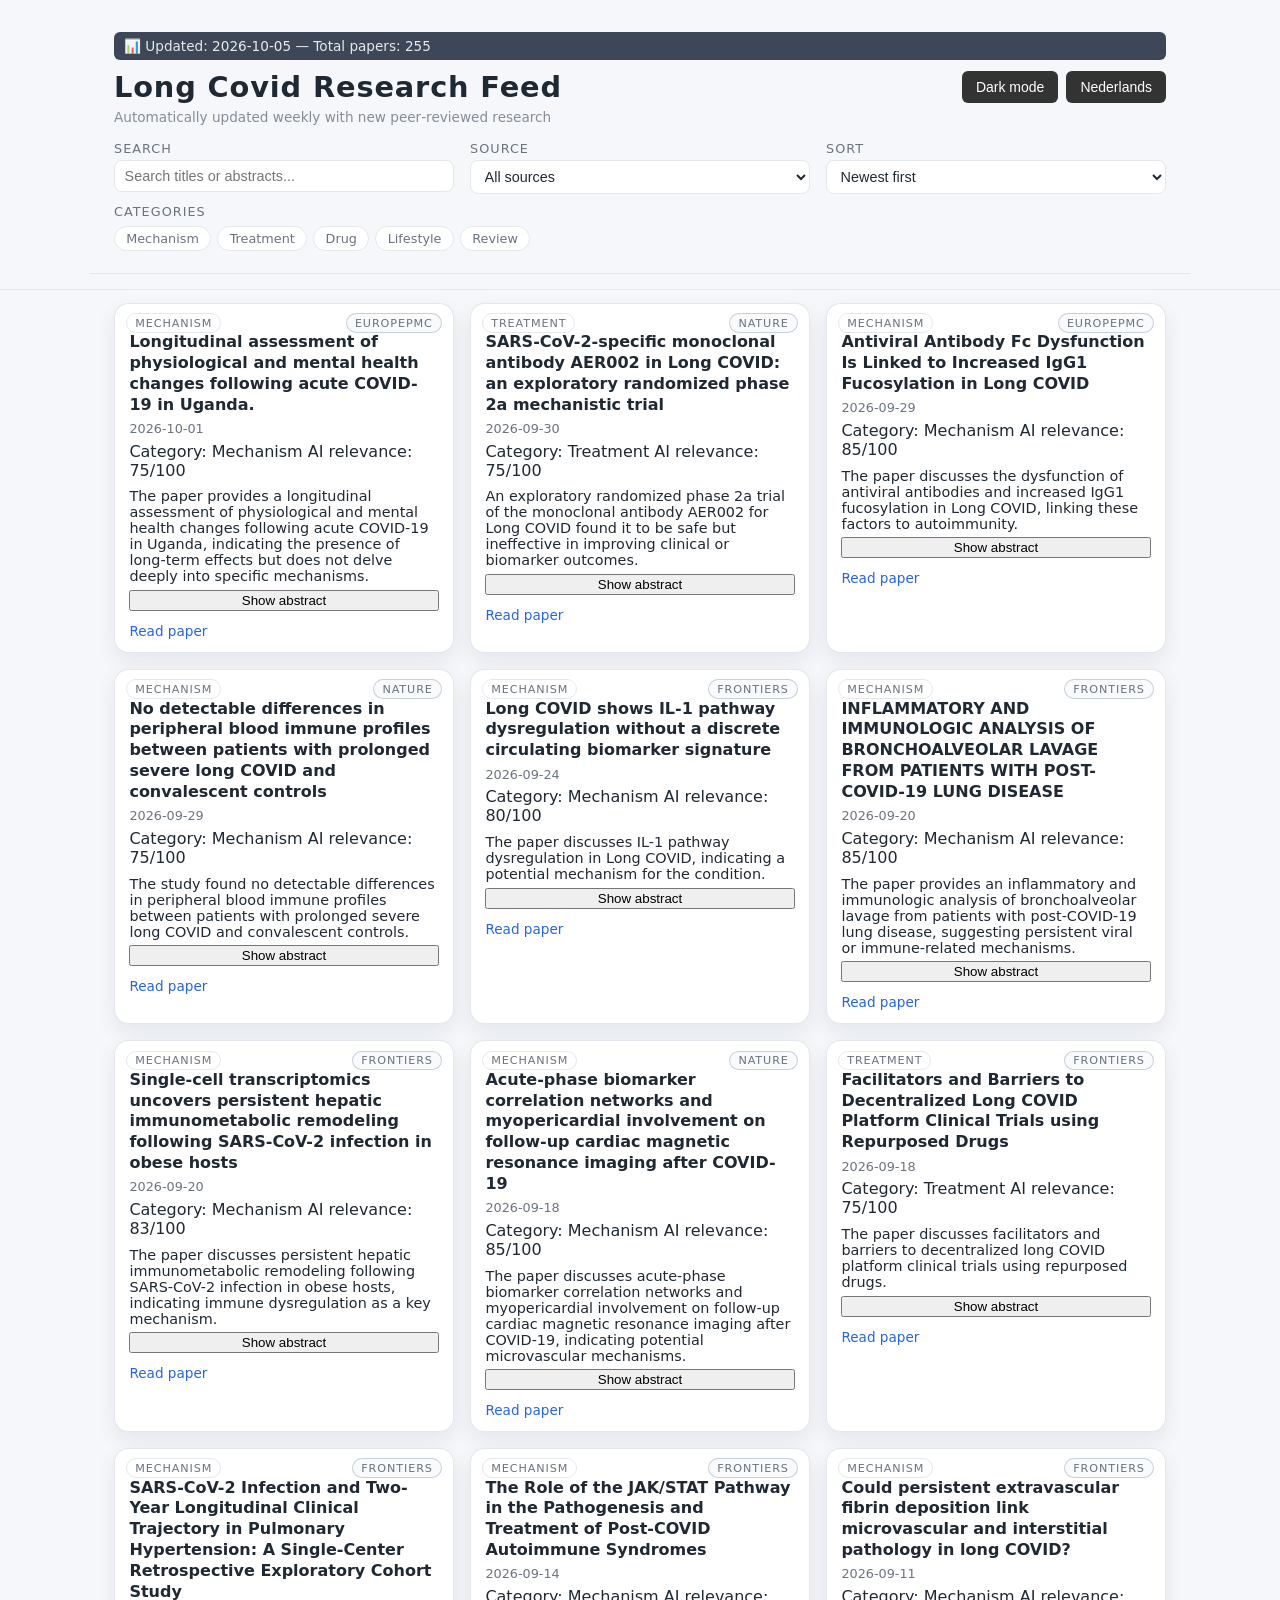
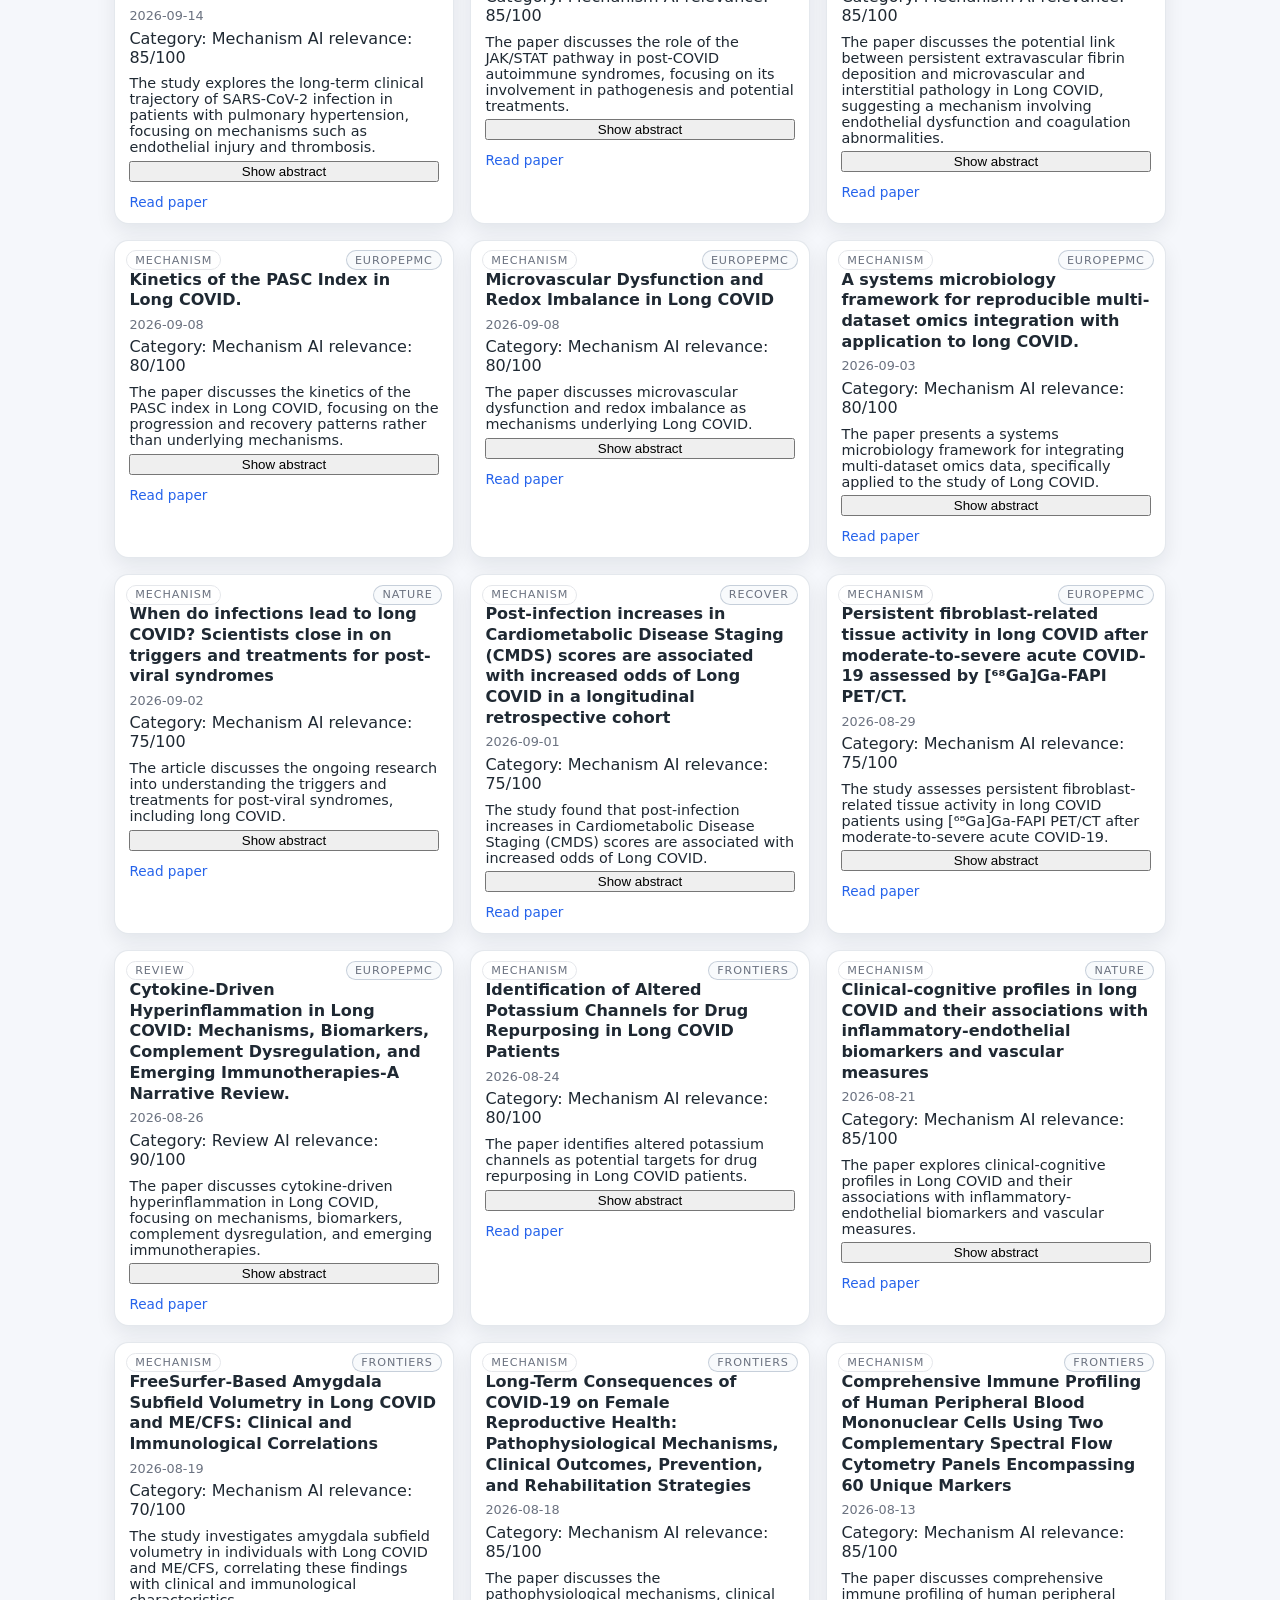
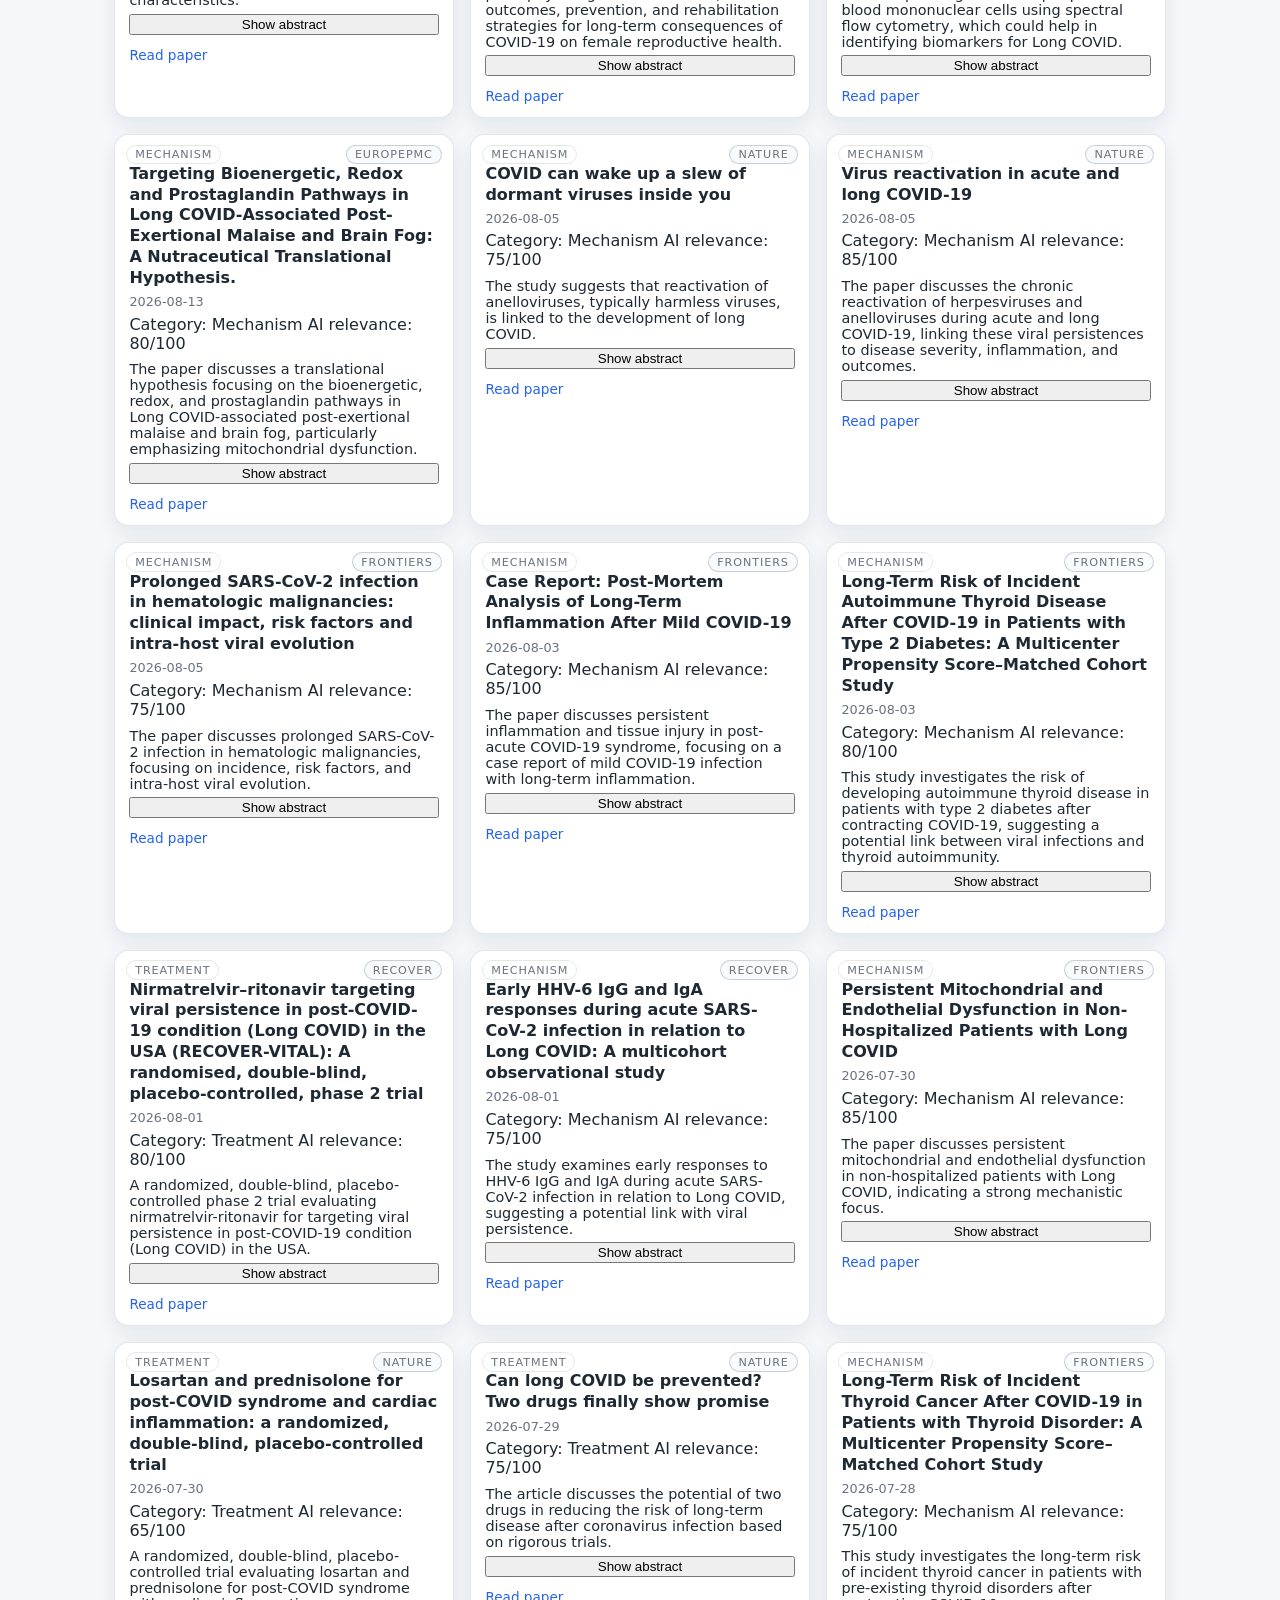
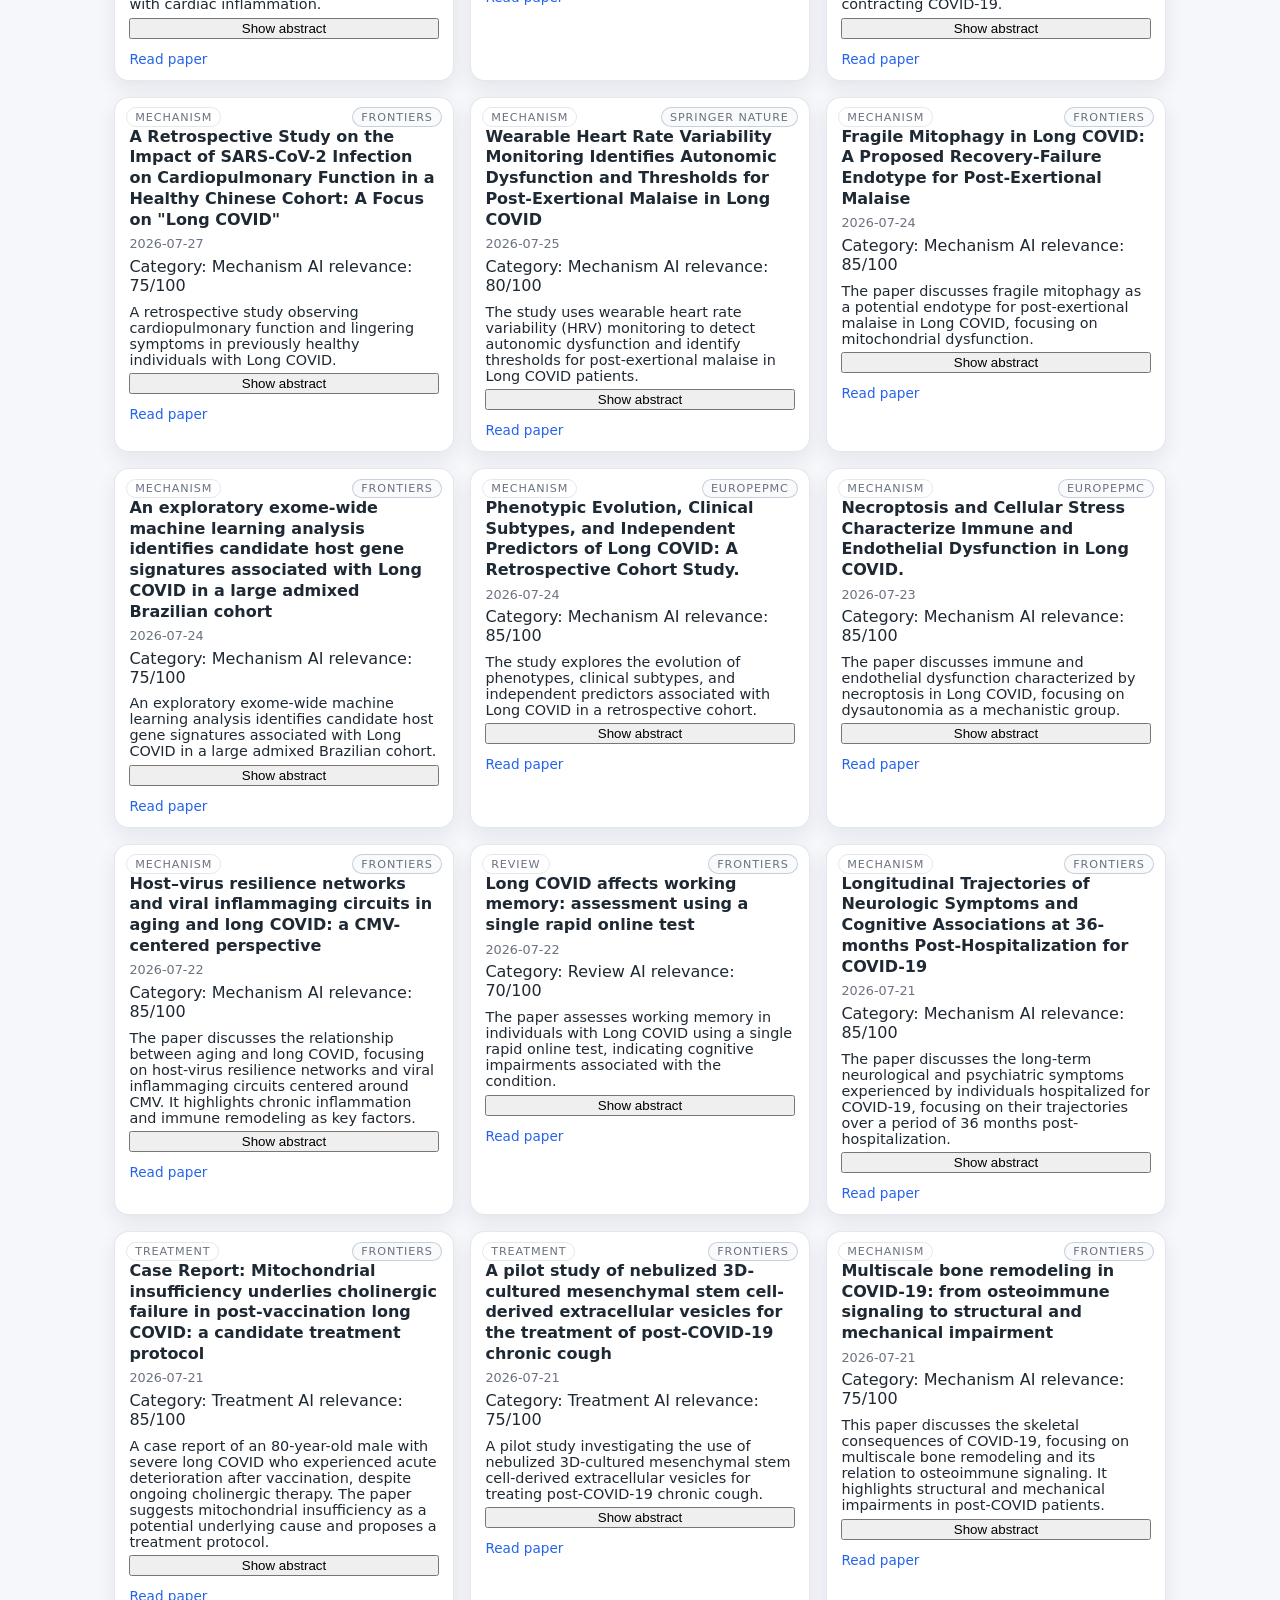
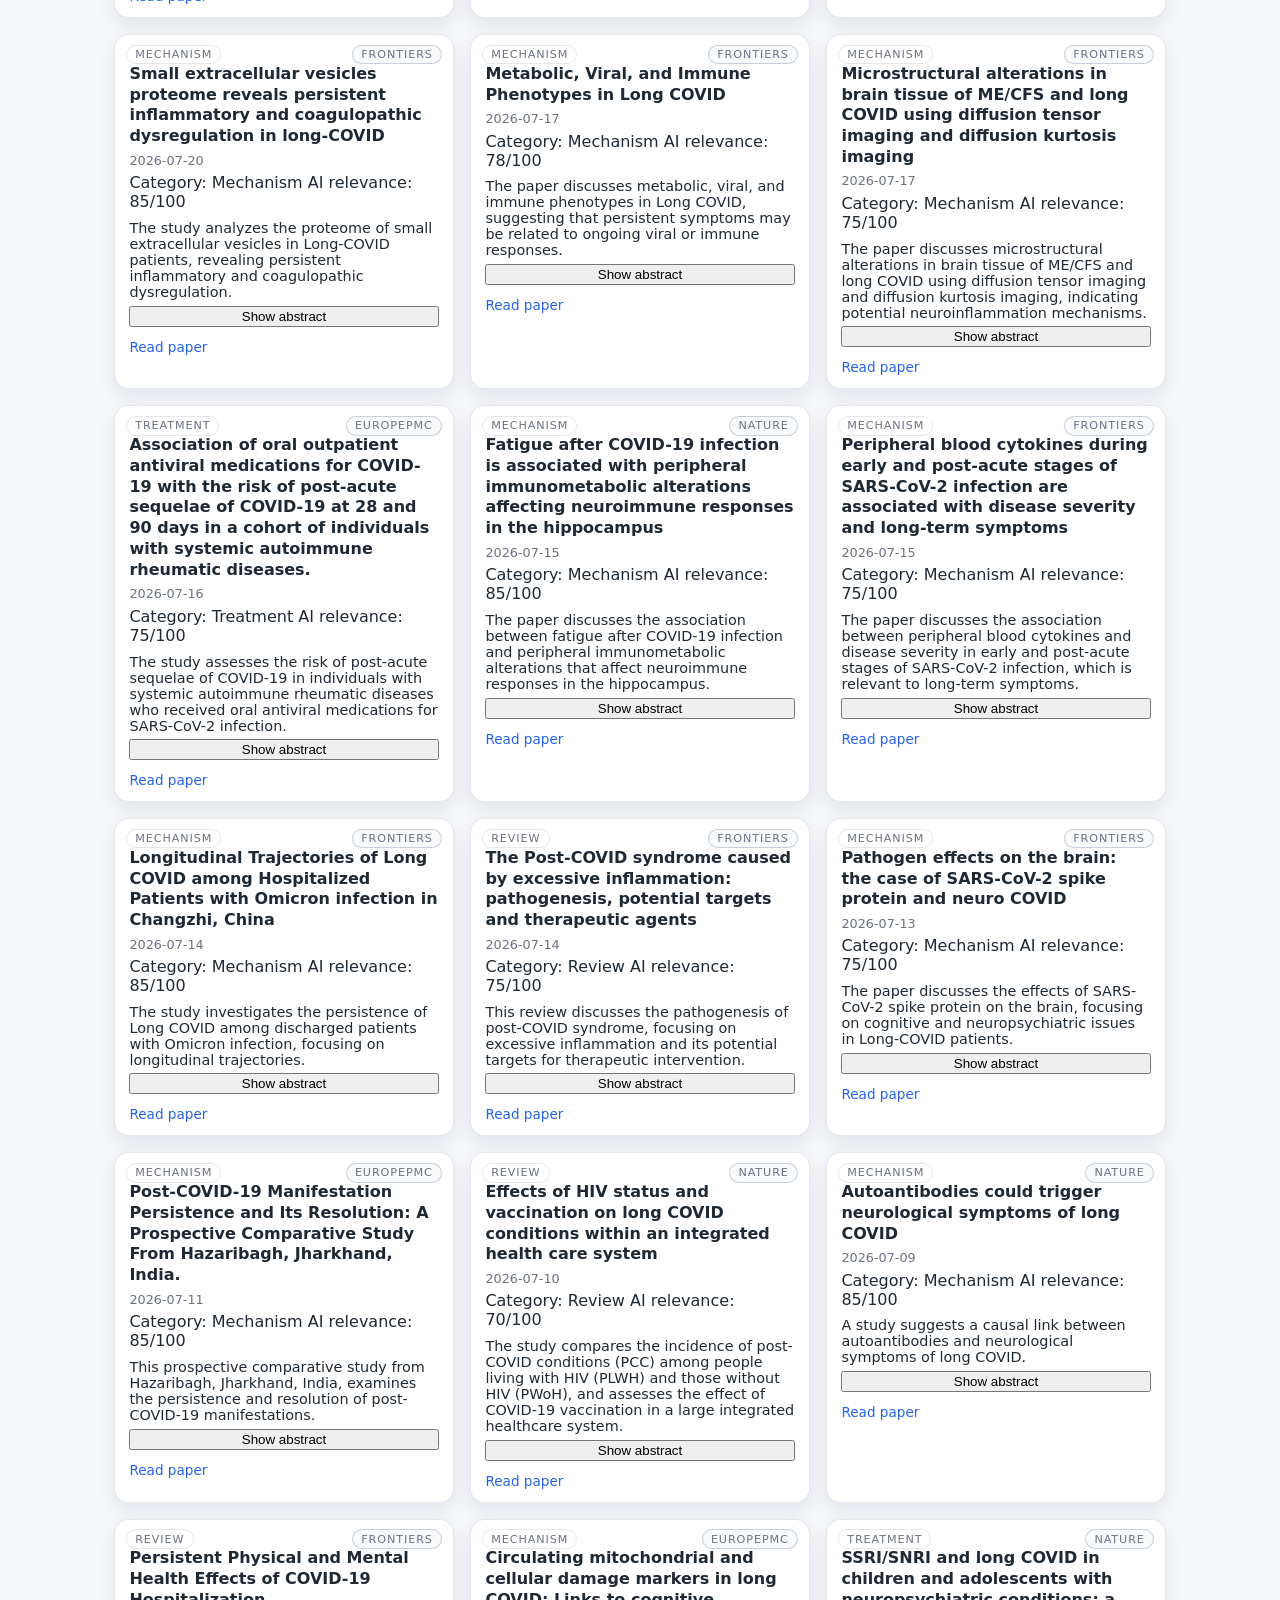
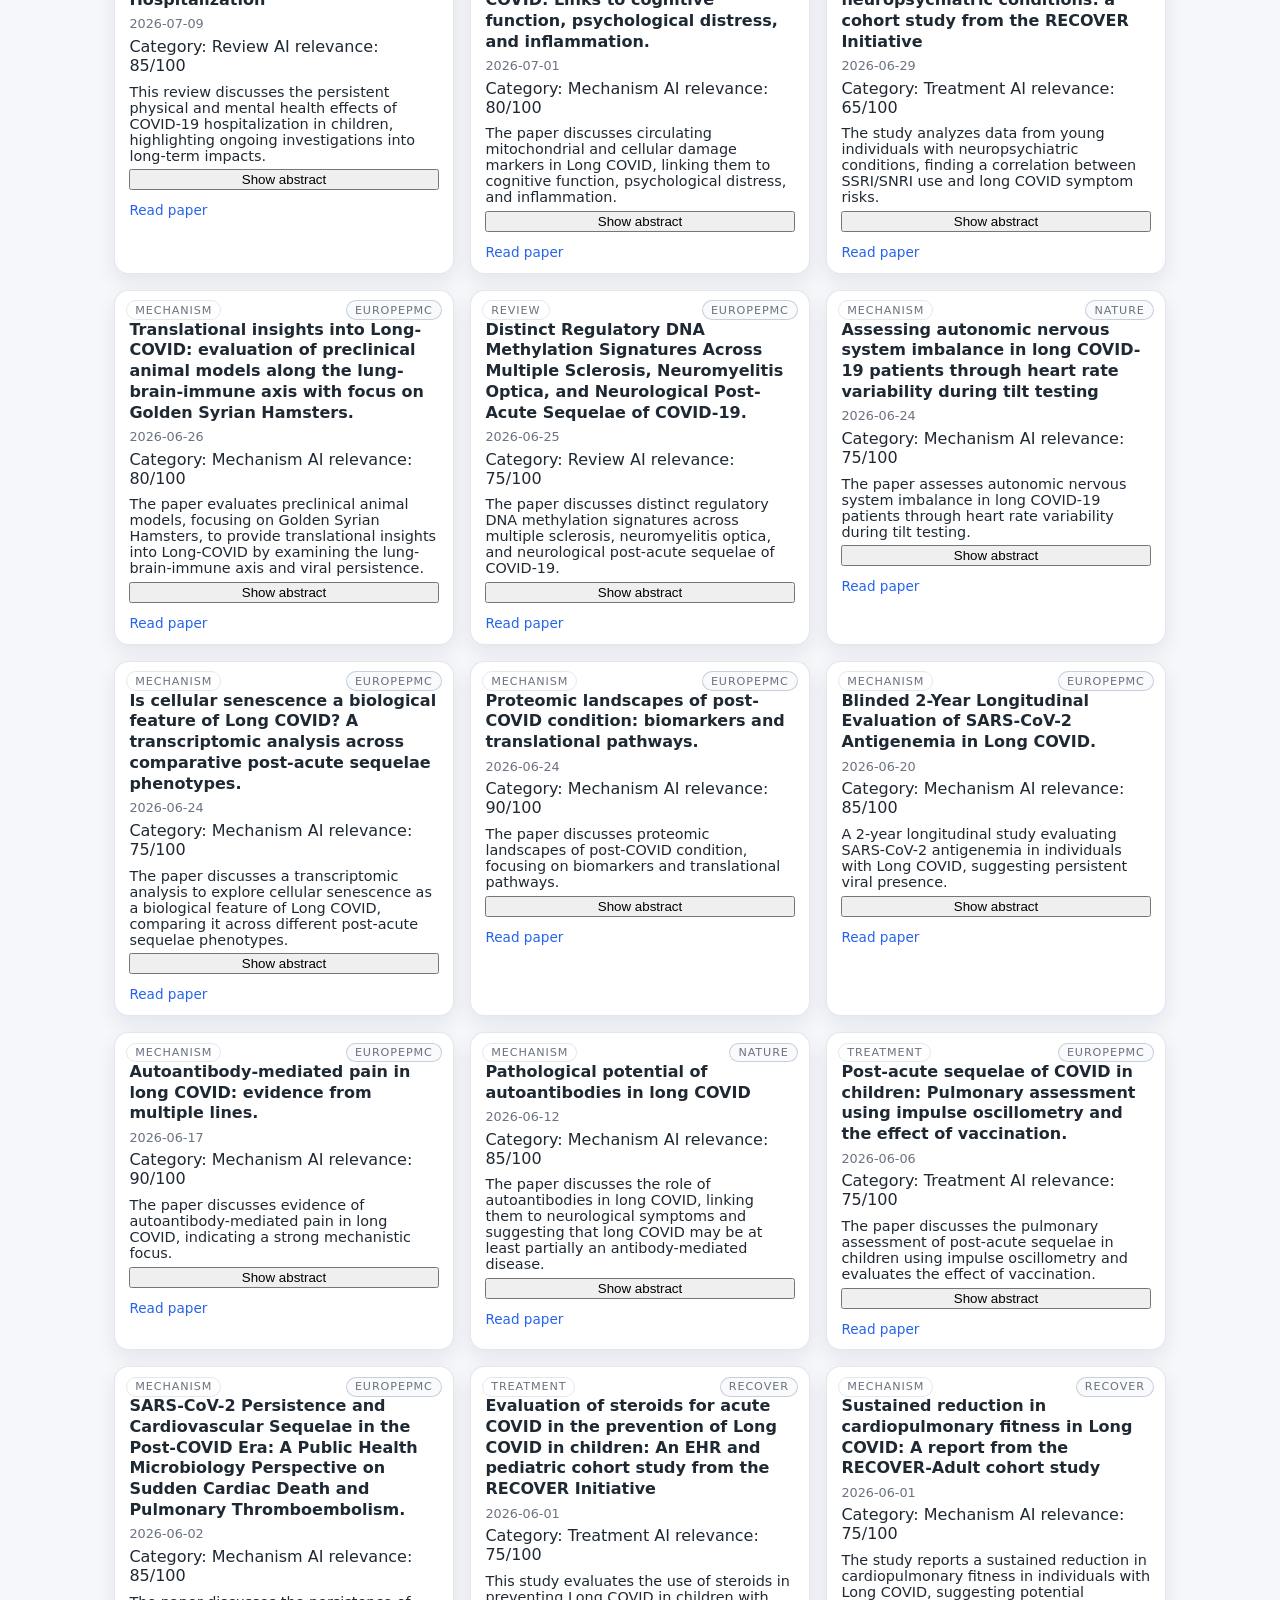
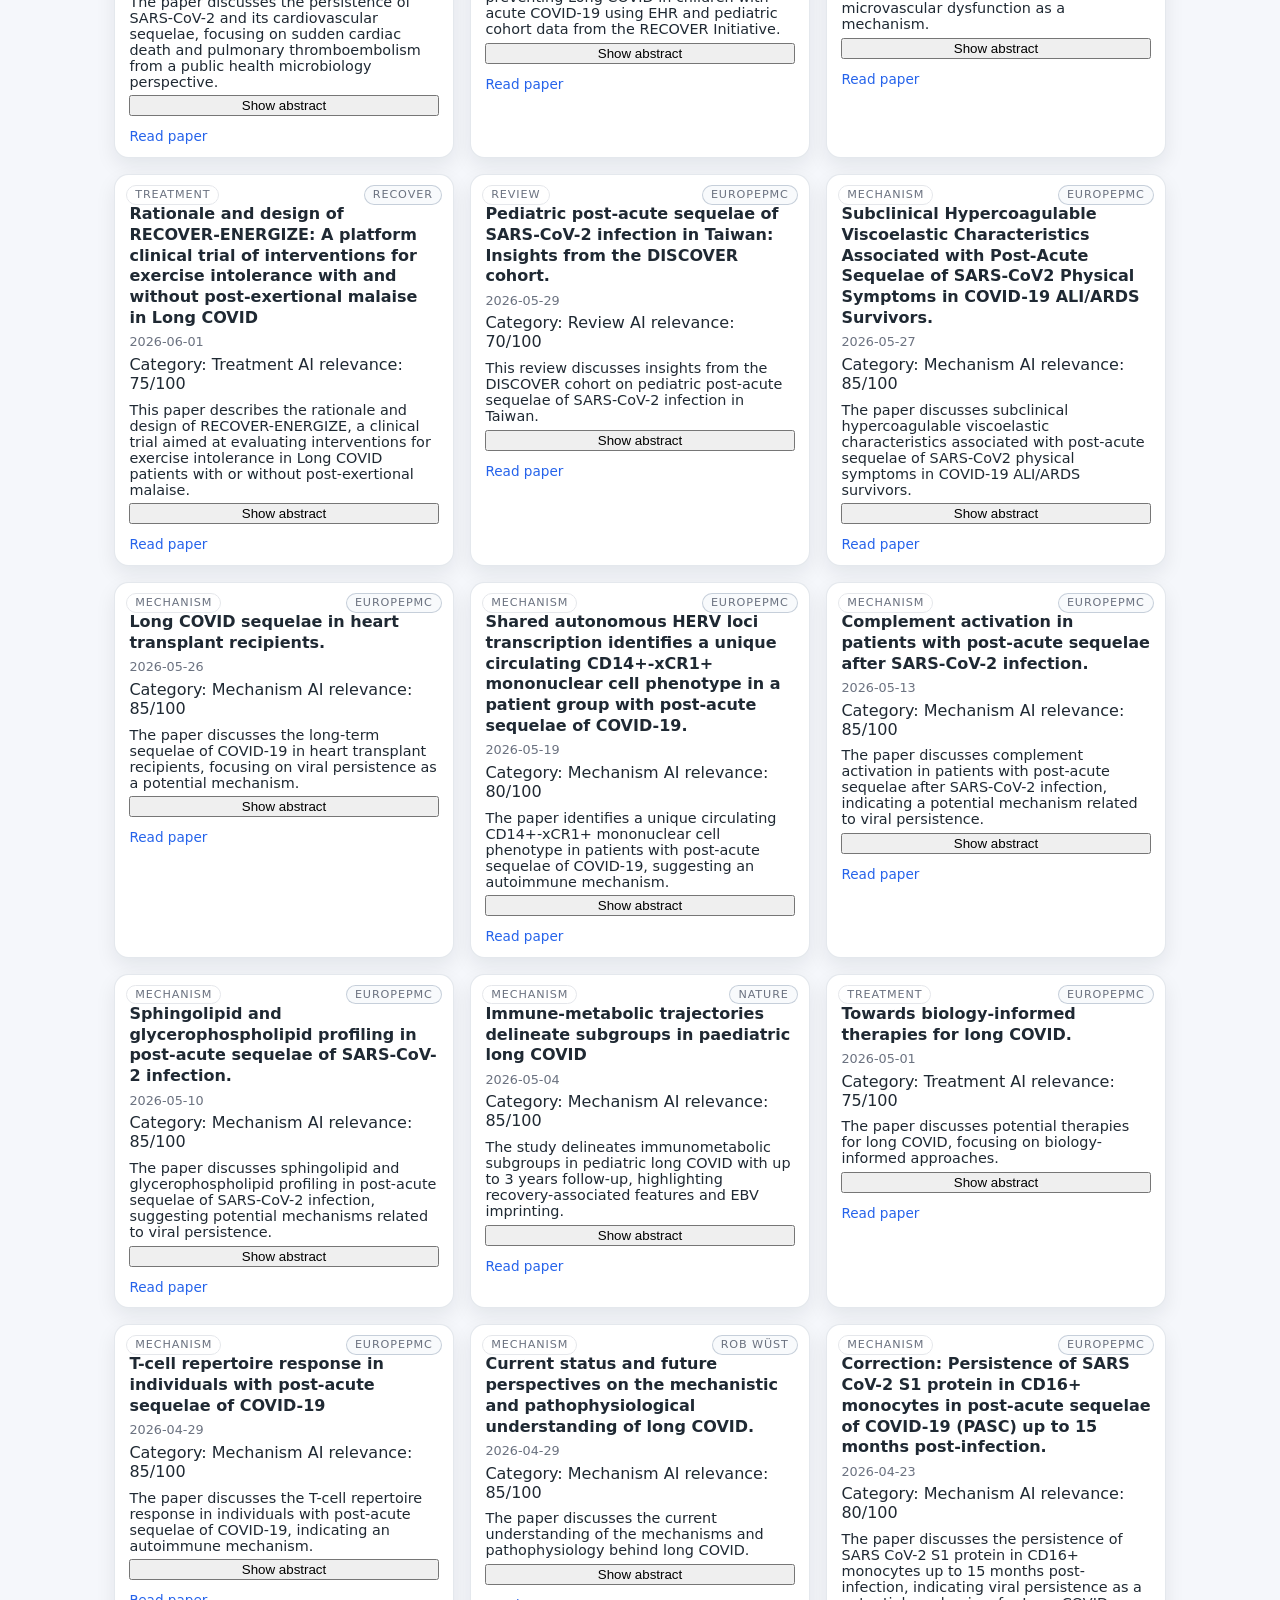
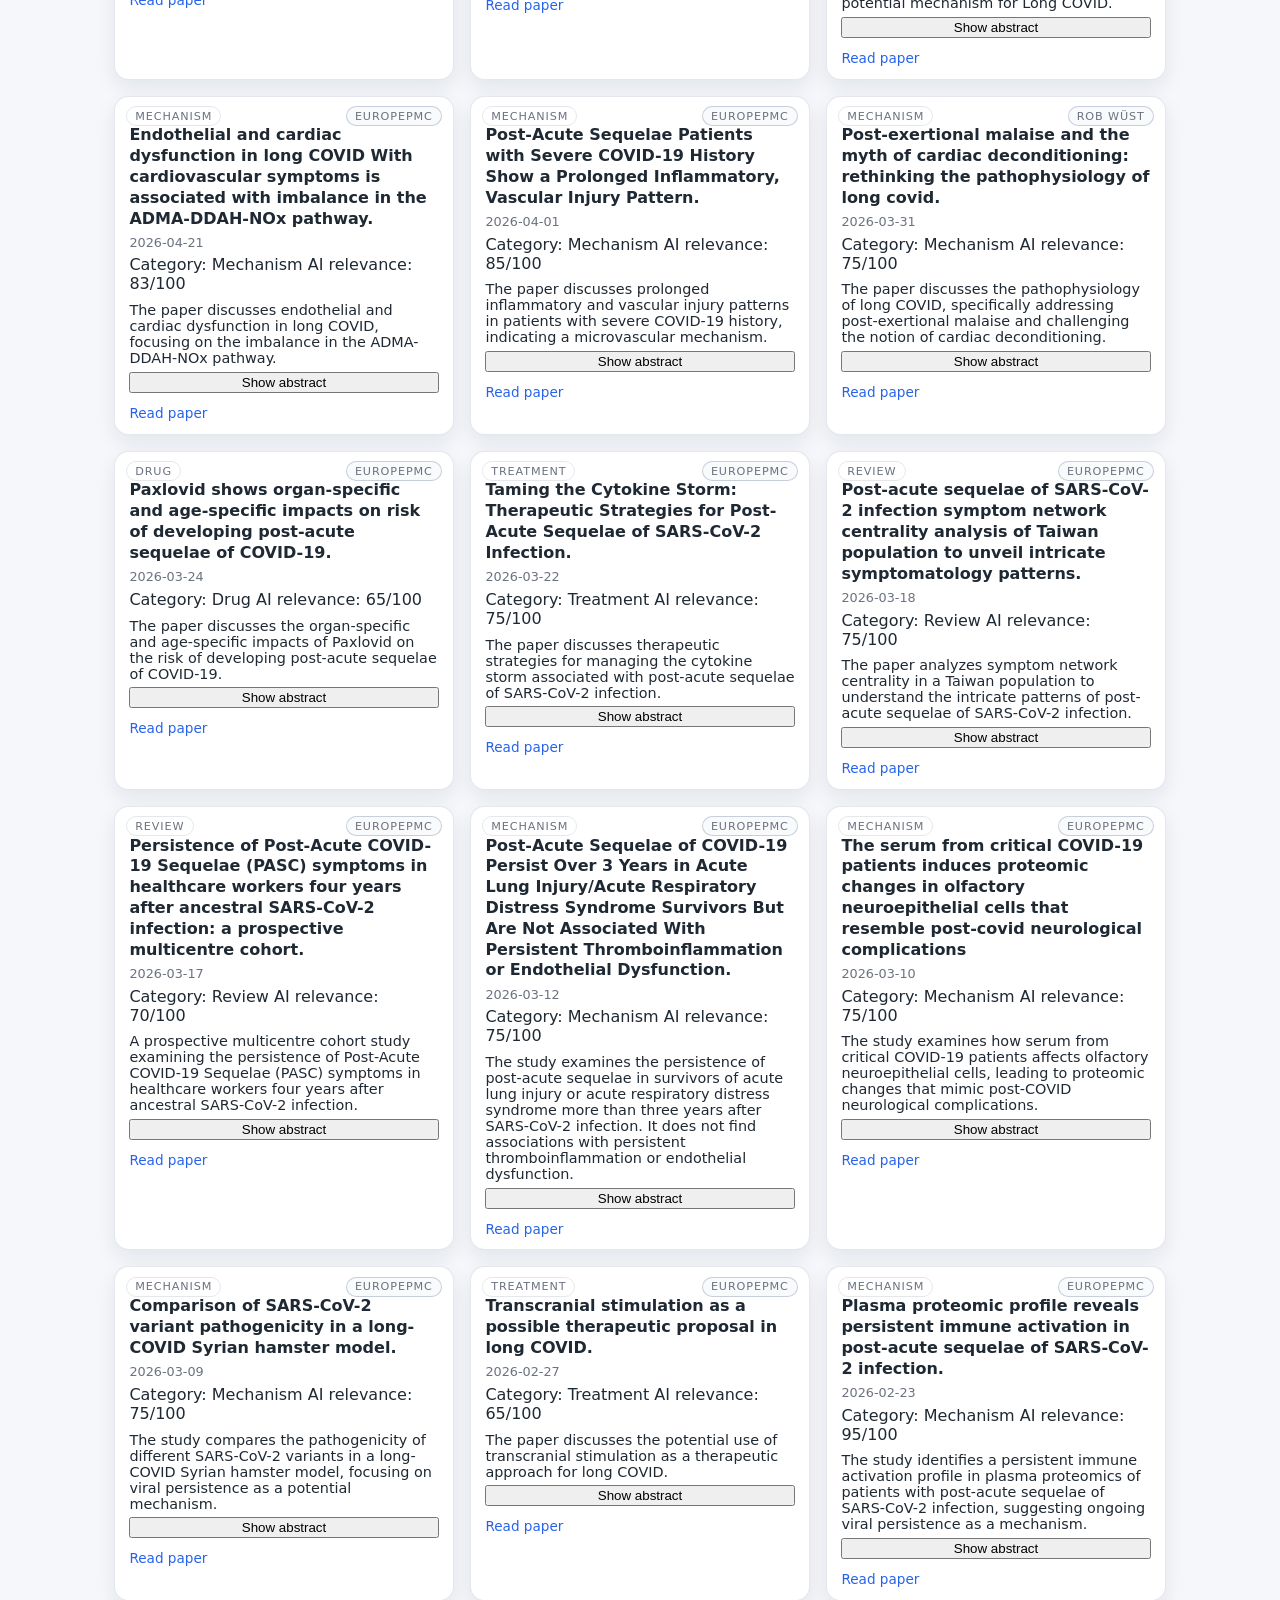
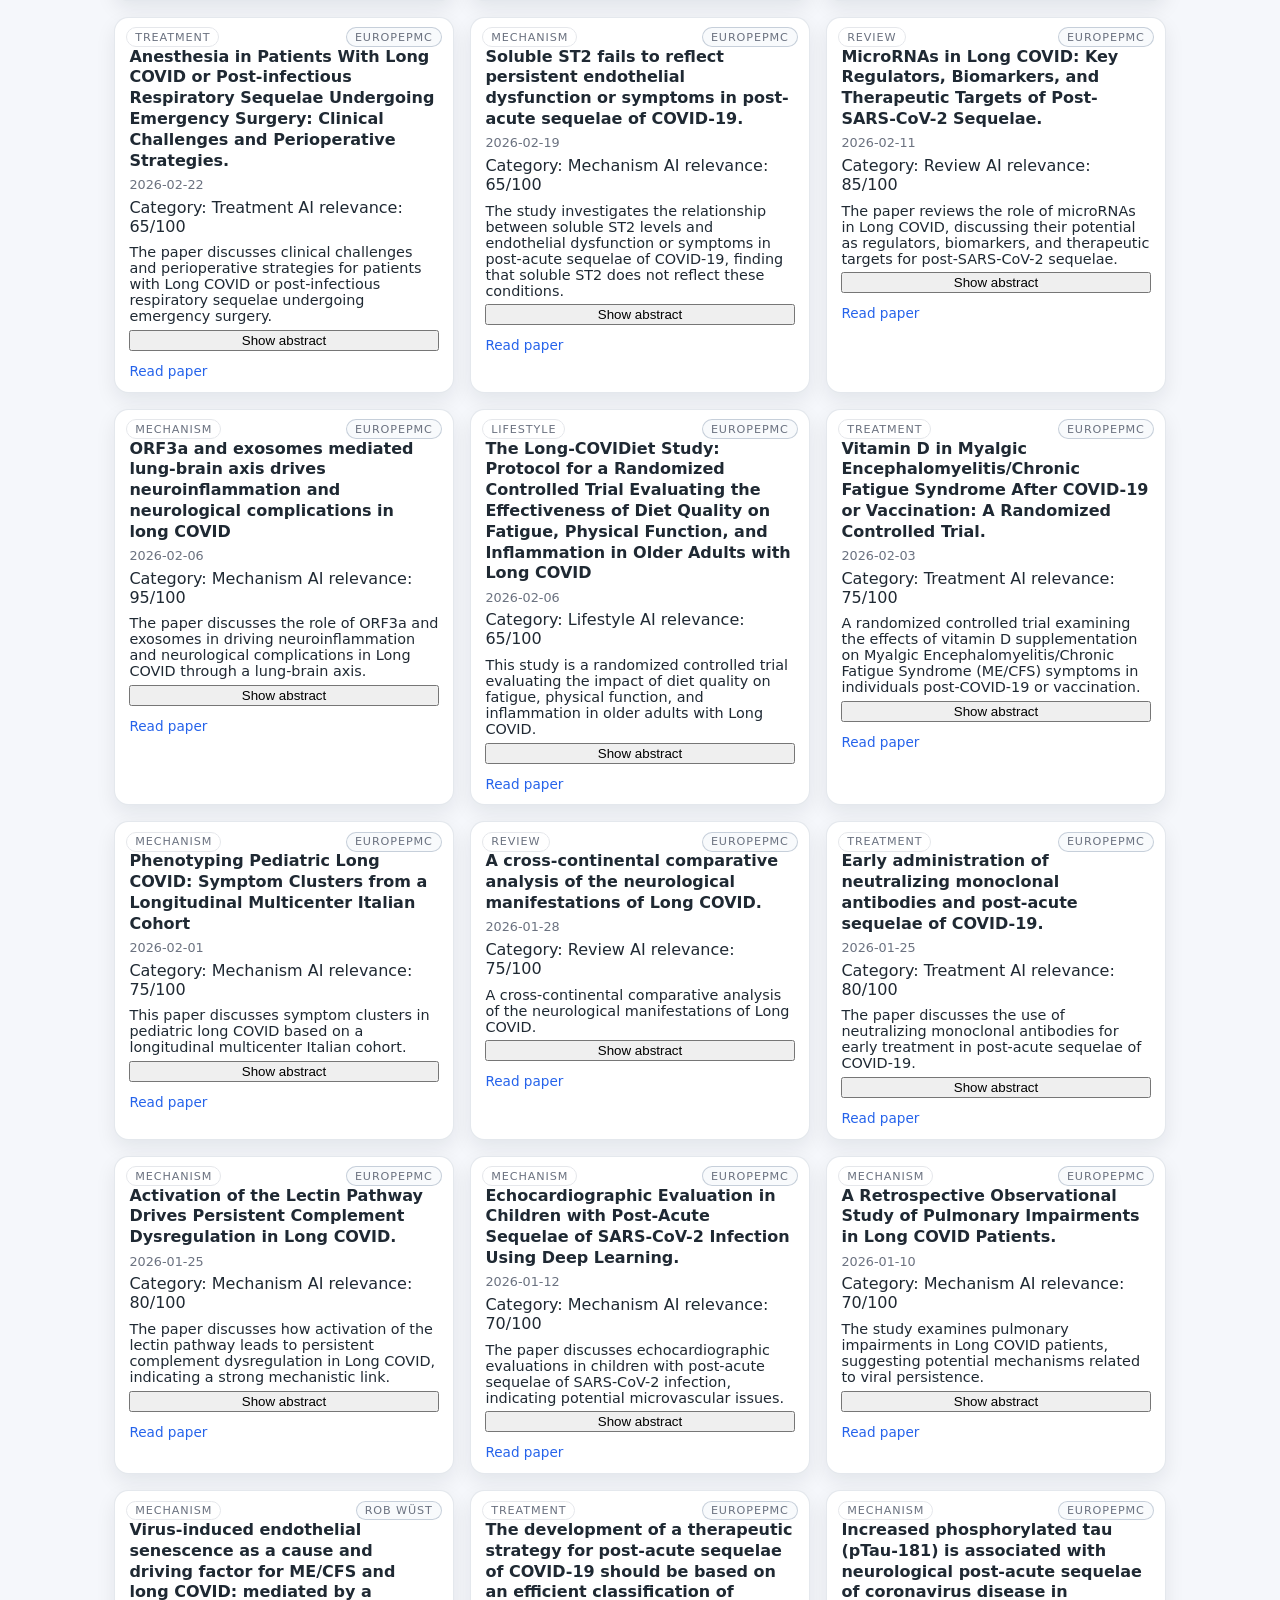
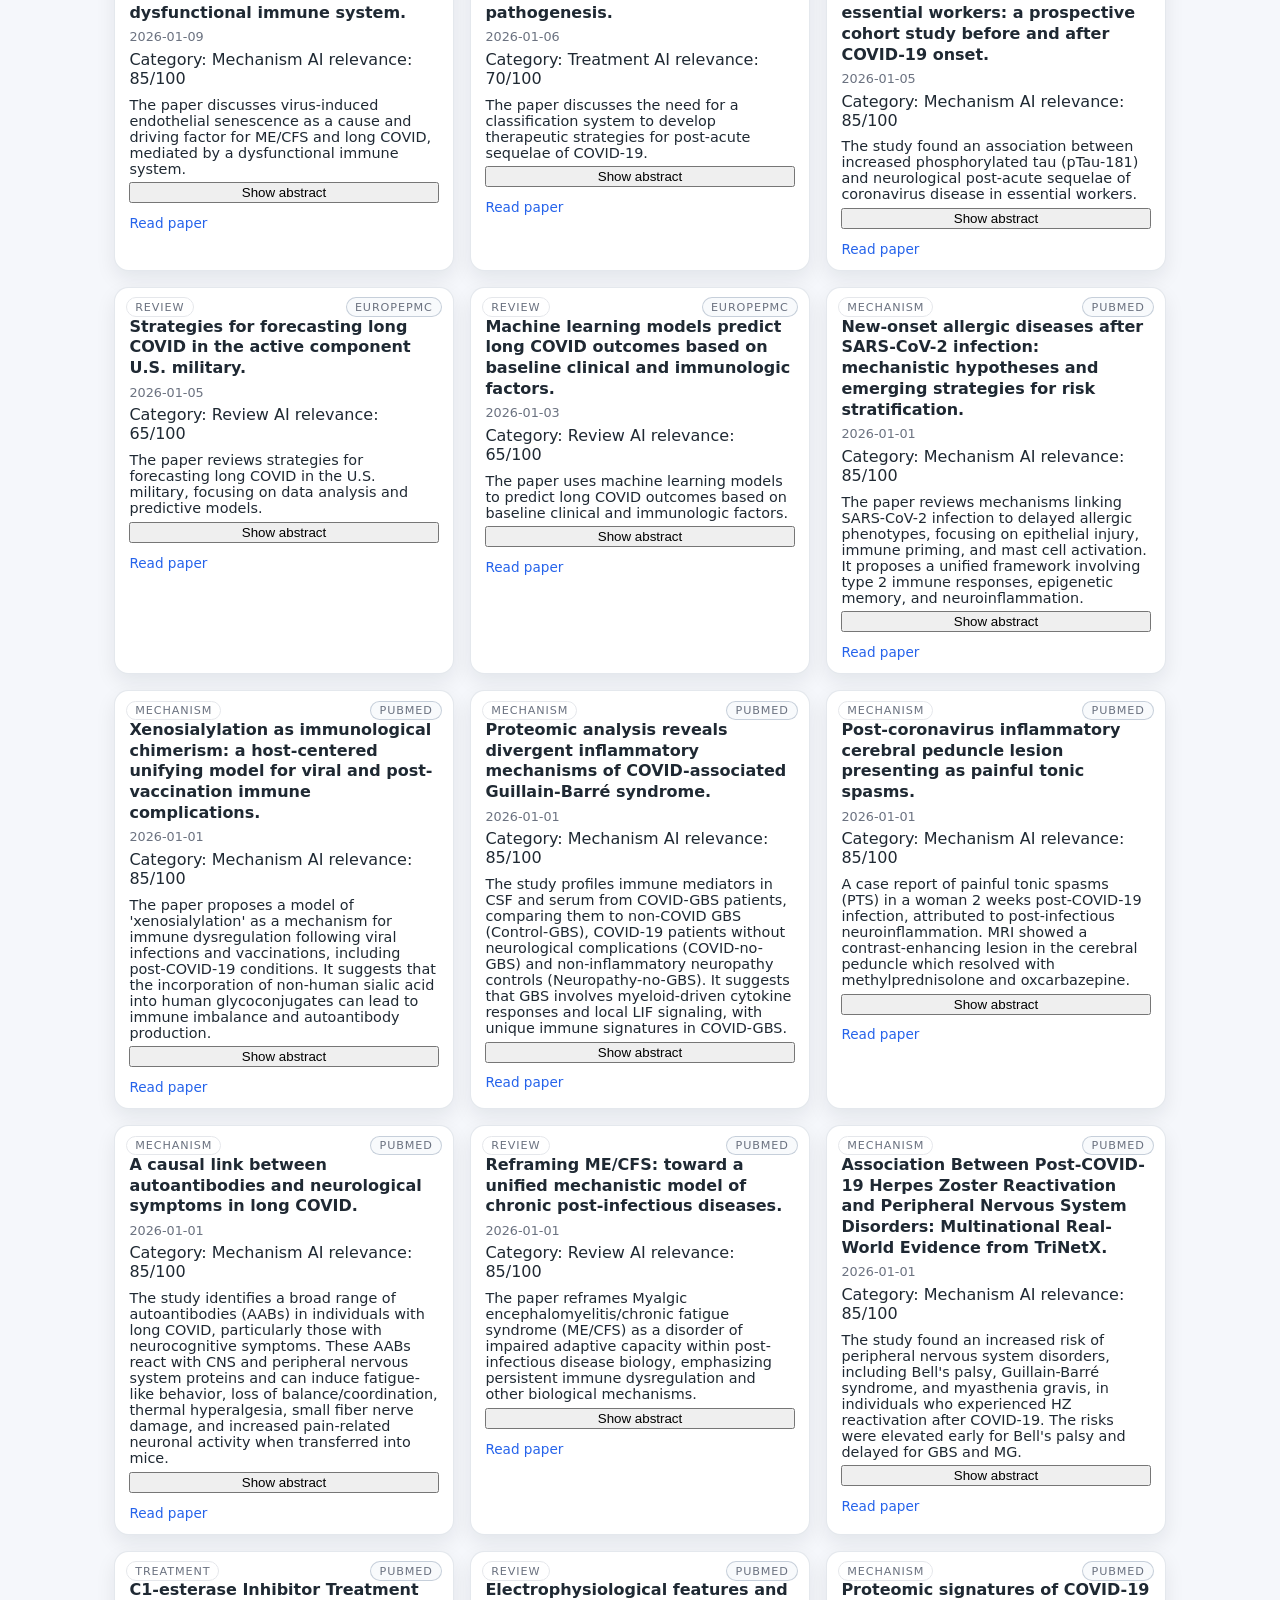
==== index.html @ e1a0a097 "Update LC papers" ====
<!DOCTYPE html>
<html lang="en">
<head>
    <meta charset="UTF-8" />
    <meta name="viewport" content="width=device-width, initial-scale=1.0" />
    <title>Long Covid Research Feed</title>
    <link rel="stylesheet" href="style.css" />
	
		<!-- Open Graph -->
	<meta property="og:site_name" content="Long Covid Research Feed">
	<meta property="og:title" content="Long Covid Research Feed">
	<meta property="og:description" content="Weekly updates on new publications regarding Long Covid mechanisms and therapies.">
	<meta property="og:url" content="https://lcresearchfeed.github.io/LCResearchFeed/">
	<meta property="og:type" content="website">
	<meta property="og:image" content="https://lcresearchfeed.github.io/LCResearchFeed/preview.png">

	<!-- Twitter / Bluesky -->
	<meta name="twitter:card" content="summary_large_image">
	<meta name="twitter:title" content="Long Covid Research Feed">
	<meta name="twitter:description" content="Weekly updates on new publications regarding Long Covid mechanisms and therapies.">
	<meta name="twitter:image" content="https://lcresearchfeed.github.io/LCResearchFeed/preview.png">

</head>

<body>

<div class="sticky-header">

    <header class="header">
    
        <div class="stats-badge">
            📊 Updated: <span id="stat-updated">2026-10-05</span> —
            Total papers: <span id="stat-total-badge">255</span>
        </div>

        <div class="header-row">

            <h1>Long Covid Research Feed</h1>
            <div class="topbar-buttons">
                <button class="lang-btn" onclick="toggleTheme()">Dark mode</button>
                <button class="lang-btn" id="lang-toggle" style="right: 20px;">Nederlands</button>
            </div>

        </div>

        <p class="subtitle">Automatically updated weekly with new peer‑reviewed research</p>

    </header>

    <!-- Controls -->
    <section class="controls">

        <div class="controls-row">
            <div class="control-group">
                <label for="search">Search</label>
                <input type="text" id="search" placeholder="Search titles or abstracts..." oninput="filterCards()" />
            </div>

            <div class="control-group">
                <label for="source">Source</label>
                <select id="source" onchange="filterCards()">
                    <option value="">All sources</option>
                    <option value="pubmed">PubMed</option>
                    <option value="nature">Nature</option>
                    <option value="europepmc">EuropePMC</option>
                    <option value="recover">RECOVER</option>
                    <option value="plrc-scholar">Patient-Led Research Collaborative</option>
					<option value="frontiers">Frontiers</option>
					<option value="wust">Rob Wüst</option>
					<option value="manual">Springer Nature</option>
                </select>
            </div>

            <div class="control-group">
                <label for="sort">Sort</label>
                <select id="sort" onchange="sortCards()">
                    <option value="newest">Newest first</option>
                    <option value="oldest">Oldest first</option>
                    <option value="score-high">Highest AI score</option>
                    <option value="score-low">Lowest AI score</option>
                    <option value="source-az">Source A → Z</option>
                    <option value="source-za">Source Z → A</option>
                </select>
            </div>
        </div>
		

        <div class="controls-row">
            <div class="control-group">
                <span class="control-label">Categories</span>
                <div class="chip-group" id="category-chips">
                    <div class="chip" onclick="toggleChip(this)">Mechanism</div>
                    <div class="chip" onclick="toggleChip(this)">Treatment</div>
                    <div class="chip" onclick="toggleChip(this)">Drug</div>
                    <div class="chip" onclick="toggleChip(this)">Lifestyle</div>
                    <div class="chip" onclick="toggleChip(this)">Review</div>
                </div>
            </div>
        </div>

    </section>

</div>


    <!-- Cards -->
    <main class="container">
        <div class="cards-grid" id="cards">

            <!-- SCRAPER_INJECT_START -->
<div class="paper-card" data-source="europepmc" data-category="mechanism" data-mech="viral-persistence">
    <span class="source-badge source-europepmc">EuropePMC</span>
    <span class="subject-badge">Mechanism</span>

    <h2>Plasma proteomic profile reveals persistent immune activation in post-acute sequelae of SARS-CoV-2 infection.</h2>
    <div class="date">2026-02-23</div>

    <div class="ai-meta">
        <span class="ai-category">Category: Mechanism</span>
        <span class="ai-score">AI relevance: 95/100</span>
    </div>

    <p class="ai-summary">The study identifies a persistent immune activation profile in plasma proteomics of patients with post-acute sequelae of SARS-CoV-2 infection, suggesting ongoing viral persistence as a mechanism.</p>

    <button class="toggle-abstract"
        onclick="
            const abs = this.parentElement.querySelector('.abstract');
            abs.classList.toggle('hidden');
            this.textContent = abs.classList.contains('hidden')
                ? 'Show abstract'
                : 'Hide abstract';
        ">
        Show abstract
    </button>

    <p class="abstract hidden" data-full="The study identifies a persistent immune activation profile in plasma proteomics of patients with post-acute sequelae of SARS-CoV-2 infection, suggesting ongoing viral persistence as a mechanism.">The study identifies a persistent immune activation profile in plasma proteomics of patients with post-acute sequelae of SARS-CoV-2 infection, suggesting ongoing viral persistence as a mechanism.</p>

    <a href="https://europepmc.org/article/PMC/PMC12968220" target="_blank">Read paper</a>
</div>

<div class="paper-card" data-source="europepmc" data-category="mechanism" data-mech="neuroinflammation">
    <span class="source-badge source-europepmc">EuropePMC</span>
    <span class="subject-badge">Mechanism</span>

    <h2>ORF3a and exosomes mediated lung-brain axis drives neuroinflammation and neurological complications in long COVID</h2>
    <div class="date">2026-02-06</div>

    <div class="ai-meta">
        <span class="ai-category">Category: Mechanism</span>
        <span class="ai-score">AI relevance: 95/100</span>
    </div>

    <p class="ai-summary">The paper discusses the role of ORF3a and exosomes in driving neuroinflammation and neurological complications in Long COVID through a lung-brain axis.</p>

    <button class="toggle-abstract"
        onclick="
            const abs = this.parentElement.querySelector('.abstract');
            abs.classList.toggle('hidden');
            this.textContent = abs.classList.contains('hidden')
                ? 'Show abstract'
                : 'Hide abstract';
        ">
        Show abstract
    </button>

    <p class="abstract hidden" data-full="The paper discusses the role of ORF3a and exosomes in driving neuroinflammation and neurological complications in Long COVID through a lung-brain axis.">The paper discusses the role of ORF3a and exosomes in driving neuroinflammation and neurological complications in Long COVID through a lung-brain axis.</p>

    <a href="https://doi.org/10.21203/rs.3.rs-8628117/v1" target="_blank">Read paper</a>
</div>

<div class="paper-card" data-source="europepmc" data-category="review" data-mech="non-mechanistic">
    <span class="source-badge source-europepmc">EuropePMC</span>
    <span class="subject-badge">Review</span>

    <h2>Long COVID/PASC (Post Acute Sequelae of SARS-CoV-2 Infection).</h2>
    <div class="date">2021-04-01</div>

    <div class="ai-meta">
        <span class="ai-category">Category: Review</span>
        <span class="ai-score">AI relevance: 95/100</span>
    </div>

    <p class="ai-summary">This review discusses the mechanisms and clinical features of Long COVID/PASC, summarizing current knowledge on post-acute sequelae following SARS-CoV-2 infection.</p>

    <button class="toggle-abstract"
        onclick="
            const abs = this.parentElement.querySelector('.abstract');
            abs.classList.toggle('hidden');
            this.textContent = abs.classList.contains('hidden')
                ? 'Show abstract'
                : 'Hide abstract';
        ">
        Show abstract
    </button>

    <p class="abstract hidden" data-full="This review discusses the mechanisms and clinical features of Long COVID/PASC, summarizing current knowledge on post-acute sequelae following SARS-CoV-2 infection.">This review discusses the mechanisms and clinical features of Long COVID/PASC, summarizing current knowledge on post-acute sequelae following SARS-CoV-2 infection.</p>

    <a href="https://pubmed.ncbi.nlm.nih.gov/33834881/" target="_blank">Read paper</a>
</div>

<div class="paper-card" data-source="frontiers" data-category="mechanism" data-mech="mitochondrial">
    <span class="source-badge source-frontiers">Frontiers</span>
    <span class="subject-badge">Mechanism</span>

    <h2>Fragile Mitophagy in Long COVID: A Proposed Recovery-Failure Endotype for Post-Exertional Malaise</h2>
    <div class="date">2026-07-24</div>

    <div class="ai-meta">
        <span class="ai-category">Category: Mechanism</span>
        <span class="ai-score">AI relevance: 85/100</span>
    </div>

    <p class="ai-summary">The paper discusses fragile mitophagy as a potential endotype for post-exertional malaise in Long COVID, focusing on mitochondrial dysfunction.</p>

    <button class="toggle-abstract"
        onclick="
            const abs = this.parentElement.querySelector('.abstract');
            abs.classList.toggle('hidden');
            this.textContent = abs.classList.contains('hidden')
                ? 'Show abstract'
                : 'Hide abstract';
        ">
        Show abstract
    </button>

    <p class="abstract hidden" data-full="Long COVID is frequently characterized by exertion intolerance, delayed symptom exacerbation, treatment sensitivity, and prolonged recovery. Post-exertional ...">Long COVID is frequently characterized by exertion intolerance, delayed symptom exacerbation, treatment sensitivity, and prolonged recovery. Post-exertional ...</p>

    <a href="https://www.frontiersin.org/journals/medicine/articles/10.3389/fmed.2026.1905758/full" target="_blank">Read paper</a>
</div>

<div class="paper-card" data-source="europepmc" data-category="mechanism" data-mech="dysautonomia">
    <span class="source-badge source-europepmc">EuropePMC</span>
    <span class="subject-badge">Mechanism</span>

    <h2>Necroptosis and Cellular Stress Characterize Immune and Endothelial Dysfunction in Long COVID.</h2>
    <div class="date">2026-07-23</div>

    <div class="ai-meta">
        <span class="ai-category">Category: Mechanism</span>
        <span class="ai-score">AI relevance: 85/100</span>
    </div>

    <p class="ai-summary">The paper discusses immune and endothelial dysfunction characterized by necroptosis in Long COVID, focusing on dysautonomia as a mechanistic group.</p>

    <button class="toggle-abstract"
        onclick="
            const abs = this.parentElement.querySelector('.abstract');
            abs.classList.toggle('hidden');
            this.textContent = abs.classList.contains('hidden')
                ? 'Show abstract'
                : 'Hide abstract';
        ">
        Show abstract
    </button>

    <p class="abstract hidden" data-full="The paper discusses immune and endothelial dysfunction characterized by necroptosis in Long COVID, focusing on dysautonomia as a mechanistic group.">The paper discusses immune and endothelial dysfunction characterized by necroptosis in Long COVID, focusing on dysautonomia as a mechanistic group.</p>

    <a href="https://pubmed.ncbi.nlm.nih.gov/42492693/" target="_blank">Read paper</a>
</div>

<div class="paper-card" data-source="frontiers" data-category="mechanism" data-mech="viral-persistence">
    <span class="source-badge source-frontiers">Frontiers</span>
    <span class="subject-badge">Mechanism</span>

    <h2>Host–virus resilience networks and viral inflammaging circuits in aging and long COVID: a CMV-centered perspective</h2>
    <div class="date">2026-07-22</div>

    <div class="ai-meta">
        <span class="ai-category">Category: Mechanism</span>
        <span class="ai-score">AI relevance: 85/100</span>
    </div>

    <p class="ai-summary">The paper discusses the relationship between aging and long COVID, focusing on host-virus resilience networks and viral inflammaging circuits centered around CMV. It highlights chronic inflammation and immune remodeling as key factors.</p>

    <button class="toggle-abstract"
        onclick="
            const abs = this.parentElement.querySelector('.abstract');
            abs.classList.toggle('hidden');
            this.textContent = abs.classList.contains('hidden')
                ? 'Show abstract'
                : 'Hide abstract';
        ">
        Show abstract
    </button>

    <p class="abstract hidden" data-full="Aging and long COVID are increasingly recognized as states of disrupted host homeostasis characterized by chronic inflammation, immune remodeling, metabolic ...">Aging and long COVID are increasingly recognized as states of disrupted host homeostasis characterized by chronic inflammation, immune remodeling, metabolic ...</p>

    <a href="https://www.frontiersin.org/journals/cellular-and-infection-microbiology/articles/10.3389/fcimb.2026.1896480/full" target="_blank">Read paper</a>
</div>

<div class="paper-card" data-source="frontiers" data-category="mechanism" data-mech="neuroinflammation">
    <span class="source-badge source-frontiers">Frontiers</span>
    <span class="subject-badge">Mechanism</span>

    <h2>Longitudinal Trajectories of Neurologic Symptoms and Cognitive Associations at 36-months Post-Hospitalization for COVID-19</h2>
    <div class="date">2026-07-21</div>

    <div class="ai-meta">
        <span class="ai-category">Category: Mechanism</span>
        <span class="ai-score">AI relevance: 85/100</span>
    </div>

    <p class="ai-summary">The paper discusses the long-term neurological and psychiatric symptoms experienced by individuals hospitalized for COVID-19, focusing on their trajectories over a period of 36 months post-hospitalization.</p>

    <button class="toggle-abstract"
        onclick="
            const abs = this.parentElement.querySelector('.abstract');
            abs.classList.toggle('hidden');
            this.textContent = abs.classList.contains('hidden')
                ? 'Show abstract'
                : 'Hide abstract';
        ">
        Show abstract
    </button>

    <p class="abstract hidden" data-full="Background: A substantial proportion of individuals hospitalized for COVID 19 experience persistent neurological and psychiatric symptoms. The long-term traj...">Background: A substantial proportion of individuals hospitalized for COVID 19 experience persistent neurological and psychiatric symptoms. The long-term traj...</p>

    <a href="https://www.frontiersin.org/journals/neurology/articles/10.3389/fneur.2026.1882710/full" target="_blank">Read paper</a>
</div>

<div class="paper-card" data-source="frontiers" data-category="treatment" data-mech="mitochondrial">
    <span class="source-badge source-frontiers">Frontiers</span>
    <span class="subject-badge">Treatment</span>

    <h2>Case Report: Mitochondrial insufficiency underlies cholinergic failure in post-vaccination long COVID: a candidate treatment protocol</h2>
    <div class="date">2026-07-21</div>

    <div class="ai-meta">
        <span class="ai-category">Category: Treatment</span>
        <span class="ai-score">AI relevance: 85/100</span>
    </div>

    <p class="ai-summary">A case report of an 80-year-old male with severe long COVID who experienced acute deterioration after vaccination, despite ongoing cholinergic therapy. The paper suggests mitochondrial insufficiency as a potential underlying cause and proposes a treatment protocol.</p>

    <button class="toggle-abstract"
        onclick="
            const abs = this.parentElement.querySelector('.abstract');
            abs.classList.toggle('hidden');
            this.textContent = abs.classList.contains('hidden')
                ? 'Show abstract'
                : 'Hide abstract';
        ">
        Show abstract
    </button>

    <p class="abstract hidden" data-full="An 80-year-old male with severe long COVID developed acute deterioration following COVID-19 vaccination despite ongoing cholinergic therapy (Mestinon 90 mg d...">An 80-year-old male with severe long COVID developed acute deterioration following COVID-19 vaccination despite ongoing cholinergic therapy (Mestinon 90 mg d...</p>

    <a href="https://www.frontiersin.org/journals/medicine/articles/10.3389/fmed.2026.1813032/full" target="_blank">Read paper</a>
</div>

<div class="paper-card" data-source="frontiers" data-category="mechanism" data-mech="microvascular">
    <span class="source-badge source-frontiers">Frontiers</span>
    <span class="subject-badge">Mechanism</span>

    <h2>Small extracellular vesicles proteome reveals persistent inflammatory and coagulopathic dysregulation in long-COVID</h2>
    <div class="date">2026-07-20</div>

    <div class="ai-meta">
        <span class="ai-category">Category: Mechanism</span>
        <span class="ai-score">AI relevance: 85/100</span>
    </div>

    <p class="ai-summary">The study analyzes the proteome of small extracellular vesicles in Long-COVID patients, revealing persistent inflammatory and coagulopathic dysregulation.</p>

    <button class="toggle-abstract"
        onclick="
            const abs = this.parentElement.querySelector('.abstract');
            abs.classList.toggle('hidden');
            this.textContent = abs.classList.contains('hidden')
                ? 'Show abstract'
                : 'Hide abstract';
        ">
        Show abstract
    </button>

    <p class="abstract hidden" data-full="BackgroundPost-acute sequelae of SARS-CoV-2 (PASC) or Long-COVID affects millions and remains mechanistically undefined due to its heterogeneous clinical pre...">BackgroundPost-acute sequelae of SARS-CoV-2 (PASC) or Long-COVID affects millions and remains mechanistically undefined due to its heterogeneous clinical pre...</p>

    <a href="https://www.frontiersin.org/journals/immunology/articles/10.3389/fimmu.2026.1805159/full" target="_blank">Read paper</a>
</div>

<div class="paper-card" data-source="nature" data-category="mechanism" data-mech="neuroinflammation">
    <span class="source-badge source-nature">Nature</span>
    <span class="subject-badge">Mechanism</span>

    <h2>Fatigue after COVID-19 infection is associated with peripheral immunometabolic alterations affecting neuroimmune responses in the hippocampus</h2>
    <div class="date">2026-07-15</div>

    <div class="ai-meta">
        <span class="ai-category">Category: Mechanism</span>
        <span class="ai-score">AI relevance: 85/100</span>
    </div>

    <p class="ai-summary">The paper discusses the association between fatigue after COVID-19 infection and peripheral immunometabolic alterations that affect neuroimmune responses in the hippocampus.</p>

    <button class="toggle-abstract"
        onclick="
            const abs = this.parentElement.querySelector('.abstract');
            abs.classList.toggle('hidden');
            this.textContent = abs.classList.contains('hidden')
                ? 'Show abstract'
                : 'Hide abstract';
        ">
        Show abstract
    </button>

    <p class="abstract hidden" data-full="The paper discusses the association between fatigue after COVID-19 infection and peripheral immunometabolic alterations that affect neuroimmune responses in the hippocampus.">The paper discusses the association between fatigue after COVID-19 infection and peripheral immunometabolic alterations that affect neuroimmune responses in the hippocampus.</p>

    <a href="https://www.nature.com/articles/s41398-026-04250-9" target="_blank">Read paper</a>
</div>

<div class="paper-card" data-source="frontiers" data-category="mechanism" data-mech="viral-persistence">
    <span class="source-badge source-frontiers">Frontiers</span>
    <span class="subject-badge">Mechanism</span>

    <h2>Longitudinal Trajectories of Long COVID among Hospitalized Patients with Omicron infection in Changzhi, China</h2>
    <div class="date">2026-07-14</div>

    <div class="ai-meta">
        <span class="ai-category">Category: Mechanism</span>
        <span class="ai-score">AI relevance: 85/100</span>
    </div>

    <p class="ai-summary">The study investigates the persistence of Long COVID among discharged patients with Omicron infection, focusing on longitudinal trajectories.</p>

    <button class="toggle-abstract"
        onclick="
            const abs = this.parentElement.querySelector('.abstract');
            abs.classList.toggle('hidden');
            this.textContent = abs.classList.contains('hidden')
                ? 'Show abstract'
                : 'Hide abstract';
        ">
        Show abstract
    </button>

    <p class="abstract hidden" data-full="Background: Understanding the persistence of Long COVID (LC) among discharged patients with Omicron infection remains limited. Methods: We conducted a retros...">Background: Understanding the persistence of Long COVID (LC) among discharged patients with Omicron infection remains limited. Methods: We conducted a retros...</p>

    <a href="https://www.frontiersin.org/journals/medicine/articles/10.3389/fmed.2026.1867430/full" target="_blank">Read paper</a>
</div>

<div class="paper-card" data-source="nature" data-category="mechanism" data-mech="autoimmunity">
    <span class="source-badge source-nature">Nature</span>
    <span class="subject-badge">Mechanism</span>

    <h2>Autoantibodies could trigger neurological symptoms of long COVID</h2>
    <div class="date">2026-07-09</div>

    <div class="ai-meta">
        <span class="ai-category">Category: Mechanism</span>
        <span class="ai-score">AI relevance: 85/100</span>
    </div>

    <p class="ai-summary">A study suggests a causal link between autoantibodies and neurological symptoms of long COVID.</p>

    <button class="toggle-abstract"
        onclick="
            const abs = this.parentElement.querySelector('.abstract');
            abs.classList.toggle('hidden');
            this.textContent = abs.classList.contains('hidden')
                ? 'Show abstract'
                : 'Hide abstract';
        ">
        Show abstract
    </button>

    <p class="abstract hidden" data-full="A new study provides evidence for a causal link between autoantibodies and the neurological symptoms of long COVID.">A new study provides evidence for a causal link between autoantibodies and the neurological symptoms of long COVID.</p>

    <a href="https://www.nature.com/articles/s41582-026-01243-6" target="_blank">Read paper</a>
</div>

<div class="paper-card" data-source="frontiers" data-category="review" data-mech="non-mechanistic">
    <span class="source-badge source-frontiers">Frontiers</span>
    <span class="subject-badge">Review</span>

    <h2>Persistent Physical and Mental Health Effects of COVID-19 Hospitalization</h2>
    <div class="date">2026-07-09</div>

    <div class="ai-meta">
        <span class="ai-category">Category: Review</span>
        <span class="ai-score">AI relevance: 85/100</span>
    </div>

    <p class="ai-summary">This review discusses the persistent physical and mental health effects of COVID-19 hospitalization in children, highlighting ongoing investigations into long-term impacts.</p>

    <button class="toggle-abstract"
        onclick="
            const abs = this.parentElement.querySelector('.abstract');
            abs.classList.toggle('hidden');
            this.textContent = abs.classList.contains('hidden')
                ? 'Show abstract'
                : 'Hide abstract';
        ">
        Show abstract
    </button>

    <p class="abstract hidden" data-full="Introduction: The long-term health effects of the COVID pandemic on children remain an area of active investigation. Viral infection, immune responses, and s...">Introduction: The long-term health effects of the COVID pandemic on children remain an area of active investigation. Viral infection, immune responses, and s...</p>

    <a href="https://www.frontiersin.org/journals/pediatrics/articles/10.3389/fped.2026.1710900/full" target="_blank">Read paper</a>
</div>

<div class="paper-card" data-source="europepmc" data-category="mechanism" data-mech="viral-persistence">
    <span class="source-badge source-europepmc">EuropePMC</span>
    <span class="subject-badge">Mechanism</span>

    <h2>Blinded 2-Year Longitudinal Evaluation of SARS-CoV-2 Antigenemia in Long COVID.</h2>
    <div class="date">2026-06-20</div>

    <div class="ai-meta">
        <span class="ai-category">Category: Mechanism</span>
        <span class="ai-score">AI relevance: 85/100</span>
    </div>

    <p class="ai-summary">A 2-year longitudinal study evaluating SARS-CoV-2 antigenemia in individuals with Long COVID, suggesting persistent viral presence.</p>

    <button class="toggle-abstract"
        onclick="
            const abs = this.parentElement.querySelector('.abstract');
            abs.classList.toggle('hidden');
            this.textContent = abs.classList.contains('hidden')
                ? 'Show abstract'
                : 'Hide abstract';
        ">
        Show abstract
    </button>

    <p class="abstract hidden" data-full="A 2-year longitudinal study evaluating SARS-CoV-2 antigenemia in individuals with Long COVID, suggesting persistent viral presence.">A 2-year longitudinal study evaluating SARS-CoV-2 antigenemia in individuals with Long COVID, suggesting persistent viral presence.</p>

    <a href="https://pubmed.ncbi.nlm.nih.gov/42323109/" target="_blank">Read paper</a>
</div>

<div class="paper-card" data-source="nature" data-category="mechanism" data-mech="autoimmunity">
    <span class="source-badge source-nature">Nature</span>
    <span class="subject-badge">Mechanism</span>

    <h2>Pathological potential of autoantibodies in long COVID</h2>
    <div class="date">2026-06-12</div>

    <div class="ai-meta">
        <span class="ai-category">Category: Mechanism</span>
        <span class="ai-score">AI relevance: 85/100</span>
    </div>

    <p class="ai-summary">The paper discusses the role of autoantibodies in long COVID, linking them to neurological symptoms and suggesting that long COVID may be at least partially an antibody-mediated disease.</p>

    <button class="toggle-abstract"
        onclick="
            const abs = this.parentElement.querySelector('.abstract');
            abs.classList.toggle('hidden');
            this.textContent = abs.classList.contains('hidden')
                ? 'Show abstract'
                : 'Hide abstract';
        ">
        Show abstract
    </button>

    <p class="abstract hidden" data-full="Functional profiling of autoantibodies from individuals with long COVID demonstrates a casual link with neurological symptoms, reframing long COVID as, at least in part, an antibody-mediated disease.">Functional profiling of autoantibodies from individuals with long COVID demonstrates a casual link with neurological symptoms, reframing long COVID as, at least in part, an antibody-mediated disease.</p>

    <a href="https://www.nature.com/articles/s41577-026-01326-x" target="_blank">Read paper</a>
</div>

<div class="paper-card" data-source="europepmc" data-category="mechanism" data-mech="microvascular">
    <span class="source-badge source-europepmc">EuropePMC</span>
    <span class="subject-badge">Mechanism</span>

    <h2>Subclinical Hypercoagulable Viscoelastic Characteristics Associated with Post-Acute Sequelae of SARS-CoV2 Physical Symptoms in COVID-19 ALI/ARDS Survivors.</h2>
    <div class="date">2026-05-27</div>

    <div class="ai-meta">
        <span class="ai-category">Category: Mechanism</span>
        <span class="ai-score">AI relevance: 85/100</span>
    </div>

    <p class="ai-summary">The paper discusses subclinical hypercoagulable viscoelastic characteristics associated with post-acute sequelae of SARS-CoV2 physical symptoms in COVID-19 ALI/ARDS survivors.</p>

    <button class="toggle-abstract"
        onclick="
            const abs = this.parentElement.querySelector('.abstract');
            abs.classList.toggle('hidden');
            this.textContent = abs.classList.contains('hidden')
                ? 'Show abstract'
                : 'Hide abstract';
        ">
        Show abstract
    </button>

    <p class="abstract hidden" data-full="The paper discusses subclinical hypercoagulable viscoelastic characteristics associated with post-acute sequelae of SARS-CoV2 physical symptoms in COVID-19 ALI/ARDS survivors.">The paper discusses subclinical hypercoagulable viscoelastic characteristics associated with post-acute sequelae of SARS-CoV2 physical symptoms in COVID-19 ALI/ARDS survivors.</p>

    <a href="https://pubmed.ncbi.nlm.nih.gov/42200676/" target="_blank">Read paper</a>
</div>

<div class="paper-card" data-source="europepmc" data-category="mechanism" data-mech="viral-persistence">
    <span class="source-badge source-europepmc">EuropePMC</span>
    <span class="subject-badge">Mechanism</span>

    <h2>Long COVID sequelae in heart transplant recipients.</h2>
    <div class="date">2026-05-26</div>

    <div class="ai-meta">
        <span class="ai-category">Category: Mechanism</span>
        <span class="ai-score">AI relevance: 85/100</span>
    </div>

    <p class="ai-summary">The paper discusses the long-term sequelae of COVID-19 in heart transplant recipients, focusing on viral persistence as a potential mechanism.</p>

    <button class="toggle-abstract"
        onclick="
            const abs = this.parentElement.querySelector('.abstract');
            abs.classList.toggle('hidden');
            this.textContent = abs.classList.contains('hidden')
                ? 'Show abstract'
                : 'Hide abstract';
        ">
        Show abstract
    </button>

    <p class="abstract hidden" data-full="The paper discusses the long-term sequelae of COVID-19 in heart transplant recipients, focusing on viral persistence as a potential mechanism.">The paper discusses the long-term sequelae of COVID-19 in heart transplant recipients, focusing on viral persistence as a potential mechanism.</p>

    <a href="https://europepmc.org/article/PMC/PMC13279208" target="_blank">Read paper</a>
</div>

<div class="paper-card" data-source="europepmc" data-category="mechanism" data-mech="viral-persistence">
    <span class="source-badge source-europepmc">EuropePMC</span>
    <span class="subject-badge">Mechanism</span>

    <h2>Complement activation in patients with post-acute sequelae after SARS-CoV-2 infection.</h2>
    <div class="date">2026-05-13</div>

    <div class="ai-meta">
        <span class="ai-category">Category: Mechanism</span>
        <span class="ai-score">AI relevance: 85/100</span>
    </div>

    <p class="ai-summary">The paper discusses complement activation in patients with post-acute sequelae after SARS-CoV-2 infection, indicating a potential mechanism related to viral persistence.</p>

    <button class="toggle-abstract"
        onclick="
            const abs = this.parentElement.querySelector('.abstract');
            abs.classList.toggle('hidden');
            this.textContent = abs.classList.contains('hidden')
                ? 'Show abstract'
                : 'Hide abstract';
        ">
        Show abstract
    </button>

    <p class="abstract hidden" data-full="The paper discusses complement activation in patients with post-acute sequelae after SARS-CoV-2 infection, indicating a potential mechanism related to viral persistence.">The paper discusses complement activation in patients with post-acute sequelae after SARS-CoV-2 infection, indicating a potential mechanism related to viral persistence.</p>

    <a href="https://europepmc.org/article/PMC/PMC13212466" target="_blank">Read paper</a>
</div>

<div class="paper-card" data-source="europepmc" data-category="mechanism" data-mech="viral-persistence">
    <span class="source-badge source-europepmc">EuropePMC</span>
    <span class="subject-badge">Mechanism</span>

    <h2>Sphingolipid and glycerophospholipid profiling in post-acute sequelae of SARS-CoV-2 infection.</h2>
    <div class="date">2026-05-10</div>

    <div class="ai-meta">
        <span class="ai-category">Category: Mechanism</span>
        <span class="ai-score">AI relevance: 85/100</span>
    </div>

    <p class="ai-summary">The paper discusses sphingolipid and glycerophospholipid profiling in post-acute sequelae of SARS-CoV-2 infection, suggesting potential mechanisms related to viral persistence.</p>

    <button class="toggle-abstract"
        onclick="
            const abs = this.parentElement.querySelector('.abstract');
            abs.classList.toggle('hidden');
            this.textContent = abs.classList.contains('hidden')
                ? 'Show abstract'
                : 'Hide abstract';
        ">
        Show abstract
    </button>

    <p class="abstract hidden" data-full="The paper discusses sphingolipid and glycerophospholipid profiling in post-acute sequelae of SARS-CoV-2 infection, suggesting potential mechanisms related to viral persistence.">The paper discusses sphingolipid and glycerophospholipid profiling in post-acute sequelae of SARS-CoV-2 infection, suggesting potential mechanisms related to viral persistence.</p>

    <a href="https://pubmed.ncbi.nlm.nih.gov/42108247/" target="_blank">Read paper</a>
</div>

<div class="paper-card" data-source="nature" data-category="mechanism" data-mech="immune-dysregulation">
    <span class="source-badge source-nature">Nature</span>
    <span class="subject-badge">Mechanism</span>

    <h2>Immune-metabolic trajectories delineate subgroups in paediatric long COVID</h2>
    <div class="date">2026-05-04</div>

    <div class="ai-meta">
        <span class="ai-category">Category: Mechanism</span>
        <span class="ai-score">AI relevance: 85/100</span>
    </div>

    <p class="ai-summary">The study delineates immunometabolic subgroups in pediatric long COVID with up to 3 years follow-up, highlighting recovery-associated features and EBV imprinting.</p>

    <button class="toggle-abstract"
        onclick="
            const abs = this.parentElement.querySelector('.abstract');
            abs.classList.toggle('hidden');
            this.textContent = abs.classList.contains('hidden')
                ? 'Show abstract'
                : 'Hide abstract';
        ">
        Show abstract
    </button>

    <p class="abstract hidden" data-full="Here the authors show in a longitudinal cohort with up to 3 years follow-up that paediatric long COVID comprises temporally structured immunometabolic subgroups shaped by disease phase, EBV imprinting and autoreactivity. Recovery-associated features track with milder impairment and support stratification.">Here the authors show in a longitudinal cohort with up to 3 years follow-up that paediatric long COVID comprises temporally structured immunometabolic subgroups shaped by disease phase, EBV imprinting and autoreactivity. Recovery-associated features track with milder impairment and support stratification.</p>

    <a href="https://www.nature.com/articles/s41467-026-72224-y" target="_blank">Read paper</a>
</div>

<div class="paper-card" data-source="europepmc" data-category="mechanism" data-mech="autoimmunity">
    <span class="source-badge source-europepmc">EuropePMC</span>
    <span class="subject-badge">Mechanism</span>

    <h2>T-cell repertoire response in individuals with post-acute sequelae of COVID-19</h2>
    <div class="date">2026-04-29</div>

    <div class="ai-meta">
        <span class="ai-category">Category: Mechanism</span>
        <span class="ai-score">AI relevance: 85/100</span>
    </div>

    <p class="ai-summary">The paper discusses the T-cell repertoire response in individuals with post-acute sequelae of COVID-19, indicating an autoimmune mechanism.</p>

    <button class="toggle-abstract"
        onclick="
            const abs = this.parentElement.querySelector('.abstract');
            abs.classList.toggle('hidden');
            this.textContent = abs.classList.contains('hidden')
                ? 'Show abstract'
                : 'Hide abstract';
        ">
        Show abstract
    </button>

    <p class="abstract hidden" data-full="The paper discusses the T-cell repertoire response in individuals with post-acute sequelae of COVID-19, indicating an autoimmune mechanism.">The paper discusses the T-cell repertoire response in individuals with post-acute sequelae of COVID-19, indicating an autoimmune mechanism.</p>

    <a href="https://doi.org/10.64898/2026.04.27.721205" target="_blank">Read paper</a>
</div>

<div class="paper-card" data-source="wust" data-category="mechanism" data-mech="non-mechanistic">
    <span class="source-badge source-wust">Rob Wüst</span>
    <span class="subject-badge">Mechanism</span>

    <h2>Current status and future perspectives on the mechanistic and pathophysiological understanding of long COVID.</h2>
    <div class="date">2026-04-29</div>

    <div class="ai-meta">
        <span class="ai-category">Category: Mechanism</span>
        <span class="ai-score">AI relevance: 85/100</span>
    </div>

    <p class="ai-summary">The paper discusses the current understanding of the mechanisms and pathophysiology behind long COVID.</p>

    <button class="toggle-abstract"
        onclick="
            const abs = this.parentElement.querySelector('.abstract');
            abs.classList.toggle('hidden');
            this.textContent = abs.classList.contains('hidden')
                ? 'Show abstract'
                : 'Hide abstract';
        ">
        Show abstract
    </button>

    <p class="abstract hidden" data-full="The paper discusses the current understanding of the mechanisms and pathophysiology behind long COVID.">The paper discusses the current understanding of the mechanisms and pathophysiology behind long COVID.</p>

    <a href="https://www.ncbi.nlm.nih.gov/pmc/articles/PMC13128934/" target="_blank">Read paper</a>
</div>

<div class="paper-card" data-source="europepmc" data-category="mechanism" data-mech="microvascular">
    <span class="source-badge source-europepmc">EuropePMC</span>
    <span class="subject-badge">Mechanism</span>

    <h2>Post-Acute Sequelae Patients with Severe COVID-19 History Show a Prolonged Inflammatory, Vascular Injury Pattern.</h2>
    <div class="date">2026-04-01</div>

    <div class="ai-meta">
        <span class="ai-category">Category: Mechanism</span>
        <span class="ai-score">AI relevance: 85/100</span>
    </div>

    <p class="ai-summary">The paper discusses prolonged inflammatory and vascular injury patterns in patients with severe COVID-19 history, indicating a microvascular mechanism.</p>

    <button class="toggle-abstract"
        onclick="
            const abs = this.parentElement.querySelector('.abstract');
            abs.classList.toggle('hidden');
            this.textContent = abs.classList.contains('hidden')
                ? 'Show abstract'
                : 'Hide abstract';
        ">
        Show abstract
    </button>

    <p class="abstract hidden" data-full="The paper discusses prolonged inflammatory and vascular injury patterns in patients with severe COVID-19 history, indicating a microvascular mechanism.">The paper discusses prolonged inflammatory and vascular injury patterns in patients with severe COVID-19 history, indicating a microvascular mechanism.</p>

    <a href="https://europepmc.org/article/PMC/PMC13033956" target="_blank">Read paper</a>
</div>

<div class="paper-card" data-source="europepmc" data-category="review" data-mech="non-mechanistic">
    <span class="source-badge source-europepmc">EuropePMC</span>
    <span class="subject-badge">Review</span>

    <h2>MicroRNAs in Long COVID: Key Regulators, Biomarkers, and Therapeutic Targets of Post-SARS-CoV-2 Sequelae.</h2>
    <div class="date">2026-02-11</div>

    <div class="ai-meta">
        <span class="ai-category">Category: Review</span>
        <span class="ai-score">AI relevance: 85/100</span>
    </div>

    <p class="ai-summary">The paper reviews the role of microRNAs in Long COVID, discussing their potential as regulators, biomarkers, and therapeutic targets for post-SARS-CoV-2 sequelae.</p>

    <button class="toggle-abstract"
        onclick="
            const abs = this.parentElement.querySelector('.abstract');
            abs.classList.toggle('hidden');
            this.textContent = abs.classList.contains('hidden')
                ? 'Show abstract'
                : 'Hide abstract';
        ">
        Show abstract
    </button>

    <p class="abstract hidden" data-full="The paper reviews the role of microRNAs in Long COVID, discussing their potential as regulators, biomarkers, and therapeutic targets for post-SARS-CoV-2 sequelae.">The paper reviews the role of microRNAs in Long COVID, discussing their potential as regulators, biomarkers, and therapeutic targets for post-SARS-CoV-2 sequelae.</p>

    <a href="https://pubmed.ncbi.nlm.nih.gov/41750353/" target="_blank">Read paper</a>
</div>

<div class="paper-card" data-source="wust" data-category="mechanism" data-mech="microvascular">
    <span class="source-badge source-wust">Rob Wüst</span>
    <span class="subject-badge">Mechanism</span>

    <h2>Virus-induced endothelial senescence as a cause and driving factor for ME/CFS and long COVID: mediated by a dysfunctional immune system.</h2>
    <div class="date">2026-01-09</div>

    <div class="ai-meta">
        <span class="ai-category">Category: Mechanism</span>
        <span class="ai-score">AI relevance: 85/100</span>
    </div>

    <p class="ai-summary">The paper discusses virus-induced endothelial senescence as a cause and driving factor for ME/CFS and long COVID, mediated by a dysfunctional immune system.</p>

    <button class="toggle-abstract"
        onclick="
            const abs = this.parentElement.querySelector('.abstract');
            abs.classList.toggle('hidden');
            this.textContent = abs.classList.contains('hidden')
                ? 'Show abstract'
                : 'Hide abstract';
        ">
        Show abstract
    </button>

    <p class="abstract hidden" data-full="The paper discusses virus-induced endothelial senescence as a cause and driving factor for ME/CFS and long COVID, mediated by a dysfunctional immune system.">The paper discusses virus-induced endothelial senescence as a cause and driving factor for ME/CFS and long COVID, mediated by a dysfunctional immune system.</p>

    <a href="https://www.ncbi.nlm.nih.gov/pmc/articles/PMC12789617/" target="_blank">Read paper</a>
</div>

<div class="paper-card" data-source="europepmc" data-category="mechanism" data-mech="neuroinflammation">
    <span class="source-badge source-europepmc">EuropePMC</span>
    <span class="subject-badge">Mechanism</span>

    <h2>Increased phosphorylated tau (pTau-181) is associated with neurological post-acute sequelae of coronavirus disease in essential workers: a prospective cohort study before and after COVID-19 onset.</h2>
    <div class="date">2026-01-05</div>

    <div class="ai-meta">
        <span class="ai-category">Category: Mechanism</span>
        <span class="ai-score">AI relevance: 85/100</span>
    </div>

    <p class="ai-summary">The study found an association between increased phosphorylated tau (pTau-181) and neurological post-acute sequelae of coronavirus disease in essential workers.</p>

    <button class="toggle-abstract"
        onclick="
            const abs = this.parentElement.querySelector('.abstract');
            abs.classList.toggle('hidden');
            this.textContent = abs.classList.contains('hidden')
                ? 'Show abstract'
                : 'Hide abstract';
        ">
        Show abstract
    </button>

    <p class="abstract hidden" data-full="The study found an association between increased phosphorylated tau (pTau-181) and neurological post-acute sequelae of coronavirus disease in essential workers.">The study found an association between increased phosphorylated tau (pTau-181) and neurological post-acute sequelae of coronavirus disease in essential workers.</p>

    <a href="https://europepmc.org/article/PMC/PMC12811499" target="_blank">Read paper</a>
</div>

<div class="paper-card" data-source="pubmed" data-category="mechanism" data-mech="neuroinflammation">
    <span class="source-badge source-pubmed">PubMed</span>
    <span class="subject-badge">Mechanism</span>

    <h2>New-onset allergic diseases after SARS-CoV-2 infection: mechanistic hypotheses and emerging strategies for risk stratification.</h2>
    <div class="date">2026-01-01</div>

    <div class="ai-meta">
        <span class="ai-category">Category: Mechanism</span>
        <span class="ai-score">AI relevance: 85/100</span>
    </div>

    <p class="ai-summary">The paper reviews mechanisms linking SARS-CoV-2 infection to delayed allergic phenotypes, focusing on epithelial injury, immune priming, and mast cell activation. It proposes a unified framework involving type 2 immune responses, epigenetic memory, and neuroinflammation.</p>

    <button class="toggle-abstract"
        onclick="
            const abs = this.parentElement.querySelector('.abstract');
            abs.classList.toggle('hidden');
            this.textContent = abs.classList.contains('hidden')
                ? 'Show abstract'
                : 'Hide abstract';
        ">
        Show abstract
    </button>

    <p class="abstract hidden" data-full="Multinational cohort studies consistently associate SARS-CoV-2 infection with elevated incidence of allergic diseases, with hazard ratios of 2.25 for asthma and 1.23 for allergic rhinitis persisting beyond six months post-infection; whether this excess risk reflects de novo allergic sensitization or preferential unmasking of pre-existing subclinical atopy remains to be established. Yet mechanisms bridging acute viral illness to delayed allergic phenotypes remain incompletely understood. This review synthesizes recent advances across epithelial biology, immunology, and neuroimmune interactions to propose a unified mechanistic framework organized around three interconnected axes. First, epithelial injury during COVID-19 triggers passive IL-33 release while inducing active TSLP and IL-25 production. These alarmins act through mechanistically distinct pathways to converge on type 2 immune priming, which is established and reinforced by epigenetic memory in group 2 innate lymphoid cells and dendritic cells. Second, regulatory T cell depletion and, hypothetically, hematopoietic stem and progenitor cell epigenetic reprogramming driven by acute interleukin-6 elevation may generate immune cell progeny with persistently altered inflammatory responsiveness, while dendritic cells adopt Th2-polarizing phenotypes that lower the threshold for allergic sensitization; the direct contribution of hematopoietic reprogramming to Th2-skewed allergic outcomes remains to be demonstrated. Third, mast cells undergo direct spike protein-mediated activation via angiotensin-converting enzyme 2 receptors, and alarmin-primed mast cells establish bidirectional crosstalk with sensory neurons that amplifies neuroinflammation and links long COVID symptoms to heightened allergic susceptibility. Together, these axes define a post-infectious vulnerability window during which allergen encounters trigger exaggerated type 2 responses. Risk stratification incorporating disease severity, circulating biomarkers including immunoglobulin E and eosinophil counts, and genetic susceptibility variants may identify individuals requiring targeted surveillance, while mechanistically informed interventions such as low-dose interleukin-2, mast cell stabilizers, and alarmin-targeted biologics warrant prospective evaluation in convalescent cohorts.Copyright © 2026 Li, Shi and Huang.">Multinational cohort studies consistently associate SARS-CoV-2 infection with elevated incidence of allergic diseases, with hazard ratios of 2.25 for asthma and 1.23 for allergic rhinitis persisting beyond six months post-infection; whether this excess risk reflects de novo allergic sensitization or preferential unmasking of pre-existing subclinical atopy remains to be established. Yet mechanisms bridging acute viral illness to delayed allergic phenotypes remain incompletely understood. This review synthesizes recent advances across epithelial biology, immunology, and neuroimmune interactions to propose a unified mechanistic framework organized around three interconnected axes. First, epithelial injury during COVID-19 triggers passive IL-33 release while inducing active TSLP and IL-25 production. These alarmins act through mechanistically distinct pathways to converge on type 2 immune priming, which is established and reinforced by epigenetic memory in group 2 innate lymphoid cells and dendritic cells. Second, regulatory T cell depletion and, hypothetically, hematopoietic stem and progenitor cell epigenetic reprogramming driven by acute interleukin-6 elevation may generate immune cell progeny with persistently altered inflammatory responsiveness, while dendritic cells adopt Th2-polarizing phenotypes that lower the threshold for allergic sensitization; the direct contribution of hematopoietic reprogramming to Th2-skewed allergic outcomes remains to be demonstrated. Third, mast cells undergo direct spike protein-mediated activation via angiotensin-converting enzyme 2 receptors, and alarmin-primed mast cells establish bidirectional crosstalk with sensory neurons that amplifies neuroinflammation and links long COVID symptoms to heightened allergic susceptibility. Together, these axes define a post-infectious vulnerability window during which allergen encounters trigger exaggerated type 2 responses. Risk stratification incorporating disease severity, circulating biomarkers including immunoglobulin E and eosinophil counts, and genetic susceptibility variants may identify individuals requiring targeted surveillance, while mechanistically informed interventions such as low-dose interleukin-2, mast cell stabilizers, and alarmin-targeted biologics warrant prospective evaluation in convalescent cohorts.Copyright © 2026 Li, Shi and Huang.</p>

    <a href="https://pubmed.ncbi.nlm.nih.gov/42421939/" target="_blank">Read paper</a>
</div>

<div class="paper-card" data-source="pubmed" data-category="mechanism" data-mech="autoimmunity">
    <span class="source-badge source-pubmed">PubMed</span>
    <span class="subject-badge">Mechanism</span>

    <h2>Xenosialylation as immunological chimerism: a host-centered unifying model for viral and post-vaccination immune complications.</h2>
    <div class="date">2026-01-01</div>

    <div class="ai-meta">
        <span class="ai-category">Category: Mechanism</span>
        <span class="ai-score">AI relevance: 85/100</span>
    </div>

    <p class="ai-summary">The paper proposes a model of &#39;xenosialylation&#39; as a mechanism for immune dysregulation following viral infections and vaccinations, including post-COVID-19 conditions. It suggests that the incorporation of non-human sialic acid into human glycoconjugates can lead to immune imbalance and autoantibody production.</p>

    <button class="toggle-abstract"
        onclick="
            const abs = this.parentElement.querySelector('.abstract');
            abs.classList.toggle('hidden');
            this.textContent = abs.classList.contains('hidden')
                ? 'Show abstract'
                : 'Hide abstract';
        ">
        Show abstract
    </button>

    <p class="abstract hidden" data-full="Severe immune-mediated complications following viral infections and vaccinations, including COVID-19 and anti-SARS-CoV-2 immunization, display remarkable clinical overlap despite occurring in distinct biological contexts. In a previous hypothesis-driven work, we proposed that metabolic incorporation of the non-human sialic acid N-glycolylneuraminic acid (Neu5Gc) into human glycoconjugates-defined as xenosialylation-may contribute to post-infectious and post-vaccination immune dysregulation. We further suggest that this phenomenon may represent a form of &quot;immunological chimerism&quot;, in which host glycoconjugates incorporate non-self molecular structures that predispose the immune system to varying degrees of immune imbalance. In its most severe manifestation, this process may culminate in a profound state of immune dysregulation characterized by loss of immune tolerance, aberrant antibody responses, cytokine storm, and thrombo-inflammatory pathology, which we define as &quot;immunological marasmus&quot;. In the present paper, we extend this conceptual framework by integrating glycobiology, Fc immunoglobulin glycosylation, endothelial biology, and sex-dependent immune regulation into a unified, testable immunopathogenic model. We hypothesize that interindividual differences in the extent, tissue distribution, and persistence of xenosialylation may influence susceptibility to exaggerated innate and adaptive immune responses following antigenic challenge. In this context, immune activation may unmask pre-existing xeno-sialylated self-structures embedded within host glycans, promoting varying degrees of glycan dysregulation, autoantibody production, immunothrombosis and chronic inflammatory sequelae. We further propose circulating anti-Neu5Gc antibodies as functional biomarkers for risk stratification and outline preventive strategies based on dietary modulation of xenosialic acid exposure. Taken together, this expanded model provides a potential mechanistic framework for understanding the shared immunological features of post-viral syndromes and vaccine-related adverse immune reactions, while offering a basis for experimental validation and future approaches to personalized risk mitigation.Copyright © 2026 The Authors. Published by Tech Science Press.">Severe immune-mediated complications following viral infections and vaccinations, including COVID-19 and anti-SARS-CoV-2 immunization, display remarkable clinical overlap despite occurring in distinct biological contexts. In a previous hypothesis-driven work, we proposed that metabolic incorporation of the non-human sialic acid N-glycolylneuraminic acid (Neu5Gc) into human glycoconjugates-defined as xenosialylation-may contribute to post-infectious and post-vaccination immune dysregulation. We further suggest that this phenomenon may represent a form of "immunological chimerism", in which host glycoconjugates incorporate non-self molecular structures that predispose the immune system to varying degrees of immune imbalance. In its most severe manifestation, this process may culminate in a profound state of immune dysregulation characterized by loss of immune tolerance, aberrant antibody responses, cytokine storm, and thrombo-inflammatory pathology, which we define as "immunological marasmus". In the present paper, we extend this conceptual framework by integrating glycobiology, Fc immunoglobulin glycosylation, endothelial biology, and sex-dependent immune regulation into a unified, testable immunopathogenic model. We hypothesize that interindividual differences in the extent, tissue distribution, and persistence of xenosialylation may influence susceptibility to exaggerated innate and adaptive immune responses following antigenic challenge. In this context, immune activation may unmask pre-existing xeno-sialylated self-structures embedded within host glycans, promoting varying degrees of glycan dysregulation, autoantibody production, immunothrombosis and chronic inflammatory sequelae. We further propose circulating anti-Neu5Gc antibodies as functional biomarkers for risk stratification and outline preventive strategies based on dietary modulation of xenosialic acid exposure. Taken together, this expanded model provides a potential mechanistic framework for understanding the shared immunological features of post-viral syndromes and vaccine-related adverse immune reactions, while offering a basis for experimental validation and future approaches to personalized risk mitigation.Copyright © 2026 The Authors. Published by Tech Science Press.</p>

    <a href="https://pubmed.ncbi.nlm.nih.gov/42421498/" target="_blank">Read paper</a>
</div>

<div class="paper-card" data-source="pubmed" data-category="mechanism" data-mech="neuroinflammation">
    <span class="source-badge source-pubmed">PubMed</span>
    <span class="subject-badge">Mechanism</span>

    <h2>Proteomic analysis reveals divergent inflammatory mechanisms of COVID-associated Guillain-Barré syndrome.</h2>
    <div class="date">2026-01-01</div>

    <div class="ai-meta">
        <span class="ai-category">Category: Mechanism</span>
        <span class="ai-score">AI relevance: 85/100</span>
    </div>

    <p class="ai-summary">The study profiles immune mediators in CSF and serum from COVID-GBS patients, comparing them to non-COVID GBS (Control-GBS), COVID-19 patients without neurological complications (COVID-no-GBS) and non-inflammatory neuropathy controls (Neuropathy-no-GBS). It suggests that GBS involves myeloid-driven cytokine responses and local LIF signaling, with unique immune signatures in COVID-GBS.</p>

    <button class="toggle-abstract"
        onclick="
            const abs = this.parentElement.querySelector('.abstract');
            abs.classList.toggle('hidden');
            this.textContent = abs.classList.contains('hidden')
                ? 'Show abstract'
                : 'Hide abstract';
        ">
        Show abstract
    </button>

    <p class="abstract hidden" data-full="Guillain-Barré syndrome (GBS) is an acute immune-mediated neuropathy triggered by infections, with poorly understood pathophysiological diversity. COVID-19-associated GBS (COVID-GBS) is a rare but severe post-infectious condition, and its immune mechanisms remain unclear. We profiled immune mediators in cerebrospinal fluid (CSF) and serum from COVID-GBS patients, comparing them to non-COVID GBS (Control-GBS), COVID-19 patients without neurological complications (COVID-no-GBS) and non-inflammatory neuropathy controls (Neuropathy-no-GBS). To gain mechanistic insights, we integrated publicly available single-nucleus transcriptomic data from sural nerve biopsies of neuropathy patients. IL-8 was confirmed as a key cytokine in GBS. Analysis of publicly available single-nucleus transcriptomic data from non-GBS sural nerve biopsies suggested myeloid cells as potential sources of IL-8, with evidence of autocrine signaling capacity. LIF and CD8A emerged as novel biomarkers, with this transcriptomic analysis indicating that LIF receptor components are expressed on endothelial and stromal cells, suggesting these as potential cellular targets. COVID-GBS patients exhibited unique CSF alterations and distinct serum profiles marked by altered NK cell activity, cytotoxic T-cell responses, and myeloid differentiation. Moreover, associations between inflammatory, extracellular matrix, and regulatory markers with clinical disability differed between COVID-GBS and Control-GBS, pointing to divergent immune mechanisms. Our findings suggest that GBS involves myeloid-driven cytokine responses and local LIF signaling. Analysis of publicly available transcriptomic data from non-GBS sural nerve biopsies suggests potential cellular sources and targets, though validation in GBS-affected tissue is needed. COVID-GBS features a distinct immune signature involving localized and systemic inflammation. These insights deepen our understanding of GBS pathogenesis and nominate candidate biomarkers for further validation and potential therapeutic targeting.© 2026. The Author(s).">Guillain-Barré syndrome (GBS) is an acute immune-mediated neuropathy triggered by infections, with poorly understood pathophysiological diversity. COVID-19-associated GBS (COVID-GBS) is a rare but severe post-infectious condition, and its immune mechanisms remain unclear. We profiled immune mediators in cerebrospinal fluid (CSF) and serum from COVID-GBS patients, comparing them to non-COVID GBS (Control-GBS), COVID-19 patients without neurological complications (COVID-no-GBS) and non-inflammatory neuropathy controls (Neuropathy-no-GBS). To gain mechanistic insights, we integrated publicly available single-nucleus transcriptomic data from sural nerve biopsies of neuropathy patients. IL-8 was confirmed as a key cytokine in GBS. Analysis of publicly available single-nucleus transcriptomic data from non-GBS sural nerve biopsies suggested myeloid cells as potential sources of IL-8, with evidence of autocrine signaling capacity. LIF and CD8A emerged as novel biomarkers, with this transcriptomic analysis indicating that LIF receptor components are expressed on endothelial and stromal cells, suggesting these as potential cellular targets. COVID-GBS patients exhibited unique CSF alterations and distinct serum profiles marked by altered NK cell activity, cytotoxic T-cell responses, and myeloid differentiation. Moreover, associations between inflammatory, extracellular matrix, and regulatory markers with clinical disability differed between COVID-GBS and Control-GBS, pointing to divergent immune mechanisms. Our findings suggest that GBS involves myeloid-driven cytokine responses and local LIF signaling. Analysis of publicly available transcriptomic data from non-GBS sural nerve biopsies suggests potential cellular sources and targets, though validation in GBS-affected tissue is needed. COVID-GBS features a distinct immune signature involving localized and systemic inflammation. These insights deepen our understanding of GBS pathogenesis and nominate candidate biomarkers for further validation and potential therapeutic targeting.© 2026. The Author(s).</p>

    <a href="https://pubmed.ncbi.nlm.nih.gov/42399536/" target="_blank">Read paper</a>
</div>

<div class="paper-card" data-source="pubmed" data-category="mechanism" data-mech="neuroinflammation">
    <span class="source-badge source-pubmed">PubMed</span>
    <span class="subject-badge">Mechanism</span>

    <h2>Post-coronavirus inflammatory cerebral peduncle lesion presenting as painful tonic spasms.</h2>
    <div class="date">2026-01-01</div>

    <div class="ai-meta">
        <span class="ai-category">Category: Mechanism</span>
        <span class="ai-score">AI relevance: 85/100</span>
    </div>

    <p class="ai-summary">A case report of painful tonic spasms (PTS) in a woman 2 weeks post-COVID-19 infection, attributed to post-infectious neuroinflammation. MRI showed a contrast-enhancing lesion in the cerebral peduncle which resolved with methylprednisolone and oxcarbazepine.</p>

    <button class="toggle-abstract"
        onclick="
            const abs = this.parentElement.querySelector('.abstract');
            abs.classList.toggle('hidden');
            this.textContent = abs.classList.contains('hidden')
                ? 'Show abstract'
                : 'Hide abstract';
        ">
        Show abstract
    </button>

    <p class="abstract hidden" data-full="Painful tonic spasms (PTS) are paroxysmal, stereotyped, painful episodes of involuntary posturing typically associated with demyelinating or structural lesions within the corticospinal tract. We report a case of PTS in temporal association with a COVID-19 infection, most likely attributable to post-infectious neuroinflammation. A woman in her 40s developed frequent, disabling, painful spasms of the left extremities 2 weeks after a COVID-19 infection. An MRI of the brain revealed a solitary contrast-enhancing T2/fluid-attenuated inversion recovery hyperintense ovoid lesion in the right cerebral peduncle. Comprehensive cerebrospinal fluid and serum evaluation, including demyelinating and autoimmune panels, was unremarkable. A 24-hour electroencephalogram capturing three episodes showed no electrographic abnormalities. Symptoms resolved following a short course of high-dose intravenous methylprednisolone and long-term oxcarbazepine. Serial imaging over 2 years demonstrated an interval decrease in lesion size and complete resolution of contrast enhancement, most consistent with a monophasic post-infectious inflammatory aetiology.© BMJ Publishing Group Limited 2026. No commercial re-use. See rights and permissions. Published by BMJ Group.">Painful tonic spasms (PTS) are paroxysmal, stereotyped, painful episodes of involuntary posturing typically associated with demyelinating or structural lesions within the corticospinal tract. We report a case of PTS in temporal association with a COVID-19 infection, most likely attributable to post-infectious neuroinflammation. A woman in her 40s developed frequent, disabling, painful spasms of the left extremities 2 weeks after a COVID-19 infection. An MRI of the brain revealed a solitary contrast-enhancing T2/fluid-attenuated inversion recovery hyperintense ovoid lesion in the right cerebral peduncle. Comprehensive cerebrospinal fluid and serum evaluation, including demyelinating and autoimmune panels, was unremarkable. A 24-hour electroencephalogram capturing three episodes showed no electrographic abnormalities. Symptoms resolved following a short course of high-dose intravenous methylprednisolone and long-term oxcarbazepine. Serial imaging over 2 years demonstrated an interval decrease in lesion size and complete resolution of contrast enhancement, most consistent with a monophasic post-infectious inflammatory aetiology.© BMJ Publishing Group Limited 2026. No commercial re-use. See rights and permissions. Published by BMJ Group.</p>

    <a href="https://pubmed.ncbi.nlm.nih.gov/42297430/" target="_blank">Read paper</a>
</div>

<div class="paper-card" data-source="pubmed" data-category="mechanism" data-mech="autoimmunity">
    <span class="source-badge source-pubmed">PubMed</span>
    <span class="subject-badge">Mechanism</span>

    <h2>A causal link between autoantibodies and neurological symptoms in long COVID.</h2>
    <div class="date">2026-01-01</div>

    <div class="ai-meta">
        <span class="ai-category">Category: Mechanism</span>
        <span class="ai-score">AI relevance: 85/100</span>
    </div>

    <p class="ai-summary">The study identifies a broad range of autoantibodies (AABs) in individuals with long COVID, particularly those with neurocognitive symptoms. These AABs react with CNS and peripheral nervous system proteins and can induce fatigue-like behavior, loss of balance/coordination, thermal hyperalgesia, small fiber nerve damage, and increased pain-related neuronal activity when transferred into mice.</p>

    <button class="toggle-abstract"
        onclick="
            const abs = this.parentElement.querySelector('.abstract');
            abs.classList.toggle('hidden');
            this.textContent = abs.classList.contains('hidden')
                ? 'Show abstract'
                : 'Hide abstract';
        ">
        Show abstract
    </button>

    <p class="abstract hidden" data-full="Acute SARS-CoV-2 infection triggers the de novo production of diverse, functional autoantibodies (AABs) that remain elevated in long COVID (LC), but their pathogenic role remains unclear. Using tissue-based immunofluorescence, ELISA, human protein array, and mass spectrometry assays, we identified a broad range of AAB targets among individuals with LC. Individuals with neurocognitive symptoms showed increased AABs against central nervous system (CNS) and peripheral nervous system proteins. Purified immunoglobulin G (IgG) reacted with human locus coeruleus, thalamus, adrenal gland, and thyroid and cross-reacted with mouse sciatic nerve and meninges. CNS-reactive AABs correlated with several neurological symptoms. MED20-targeting IgG from patients with LC showed enhanced antibody-dependent phagocytosis. Passive transfer of IgG from individuals with LC into mice induced fatigue-like behavior, loss of balance/coordination, thermal hyperalgesia, small fiber nerve damage, and increased pain-related neuronal activity, recapitulating patients&#39; symptoms. These findings suggest that targeting AABs might offer therapeutic benefits for this LC subgroup.Copyright © 2026 Elsevier Inc. All rights reserved.">Acute SARS-CoV-2 infection triggers the de novo production of diverse, functional autoantibodies (AABs) that remain elevated in long COVID (LC), but their pathogenic role remains unclear. Using tissue-based immunofluorescence, ELISA, human protein array, and mass spectrometry assays, we identified a broad range of AAB targets among individuals with LC. Individuals with neurocognitive symptoms showed increased AABs against central nervous system (CNS) and peripheral nervous system proteins. Purified immunoglobulin G (IgG) reacted with human locus coeruleus, thalamus, adrenal gland, and thyroid and cross-reacted with mouse sciatic nerve and meninges. CNS-reactive AABs correlated with several neurological symptoms. MED20-targeting IgG from patients with LC showed enhanced antibody-dependent phagocytosis. Passive transfer of IgG from individuals with LC into mice induced fatigue-like behavior, loss of balance/coordination, thermal hyperalgesia, small fiber nerve damage, and increased pain-related neuronal activity, recapitulating patients' symptoms. These findings suggest that targeting AABs might offer therapeutic benefits for this LC subgroup.Copyright © 2026 Elsevier Inc. All rights reserved.</p>

    <a href="https://pubmed.ncbi.nlm.nih.gov/42208499/" target="_blank">Read paper</a>
</div>

<div class="paper-card" data-source="pubmed" data-category="review" data-mech="non-mechanistic">
    <span class="source-badge source-pubmed">PubMed</span>
    <span class="subject-badge">Review</span>

    <h2>Reframing ME/CFS: toward a unified mechanistic model of chronic post-infectious diseases.</h2>
    <div class="date">2026-01-01</div>

    <div class="ai-meta">
        <span class="ai-category">Category: Review</span>
        <span class="ai-score">AI relevance: 85/100</span>
    </div>

    <p class="ai-summary">The paper reframes Myalgic encephalomyelitis/chronic fatigue syndrome (ME/CFS) as a disorder of impaired adaptive capacity within post-infectious disease biology, emphasizing persistent immune dysregulation and other biological mechanisms.</p>

    <button class="toggle-abstract"
        onclick="
            const abs = this.parentElement.querySelector('.abstract');
            abs.classList.toggle('hidden');
            this.textContent = abs.classList.contains('hidden')
                ? 'Show abstract'
                : 'Hide abstract';
        ">
        Show abstract
    </button>

    <p class="abstract hidden" data-full="Myalgic encephalomyelitis/chronic fatigue syndrome (ME/CFS) is a severe multisystem illness marked by post-exertional malaise (PEM), cognitive dysfunction, autonomic disturbance, and impaired physiological resilience. Historically, the absence of validated biomarkers, heterogeneous definitions, and limited investigative capacity have complicated mechanistic interpretation and contributed to the use of psychosocial and rehabilitative frameworks in clinical practice and in parts of the literature.Advances in systems biology, accelerated by Long-COVID research, have transformed our understanding of post-infectious syndromes, implicating persistent immune dysregulation, mitochondrial and metabolic reprogramming, endothelial and microvascular dysfunction, abnormal coagulation, lipid-mediated signalling, extracellular vesicle communication, and viral protein-associated immune activation. This review charts the shift from early post-infectious observations through psychosocial dominance to contemporary biological frameworks, emphasising that pathology is state-dependent and revealed under physiological stress.ME/CFS is thus reframed here as a disorder of impaired adaptive capacity within post-infectious disease biology.© 2026. The Author(s).">Myalgic encephalomyelitis/chronic fatigue syndrome (ME/CFS) is a severe multisystem illness marked by post-exertional malaise (PEM), cognitive dysfunction, autonomic disturbance, and impaired physiological resilience. Historically, the absence of validated biomarkers, heterogeneous definitions, and limited investigative capacity have complicated mechanistic interpretation and contributed to the use of psychosocial and rehabilitative frameworks in clinical practice and in parts of the literature.Advances in systems biology, accelerated by Long-COVID research, have transformed our understanding of post-infectious syndromes, implicating persistent immune dysregulation, mitochondrial and metabolic reprogramming, endothelial and microvascular dysfunction, abnormal coagulation, lipid-mediated signalling, extracellular vesicle communication, and viral protein-associated immune activation. This review charts the shift from early post-infectious observations through psychosocial dominance to contemporary biological frameworks, emphasising that pathology is state-dependent and revealed under physiological stress.ME/CFS is thus reframed here as a disorder of impaired adaptive capacity within post-infectious disease biology.© 2026. The Author(s).</p>

    <a href="https://pubmed.ncbi.nlm.nih.gov/42174604/" target="_blank">Read paper</a>
</div>

<div class="paper-card" data-source="pubmed" data-category="mechanism" data-mech="neuroinflammation">
    <span class="source-badge source-pubmed">PubMed</span>
    <span class="subject-badge">Mechanism</span>

    <h2>Association Between Post-COVID-19 Herpes Zoster Reactivation and Peripheral Nervous System Disorders: Multinational Real-World Evidence from TriNetX.</h2>
    <div class="date">2026-01-01</div>

    <div class="ai-meta">
        <span class="ai-category">Category: Mechanism</span>
        <span class="ai-score">AI relevance: 85/100</span>
    </div>

    <p class="ai-summary">The study found an increased risk of peripheral nervous system disorders, including Bell&#39;s palsy, Guillain-Barré syndrome, and myasthenia gravis, in individuals who experienced HZ reactivation after COVID-19. The risks were elevated early for Bell&#39;s palsy and delayed for GBS and MG.</p>

    <button class="toggle-abstract"
        onclick="
            const abs = this.parentElement.querySelector('.abstract');
            abs.classList.toggle('hidden');
            this.textContent = abs.classList.contains('hidden')
                ? 'Show abstract'
                : 'Hide abstract';
        ">
        Show abstract
    </button>

    <p class="abstract hidden" data-full="The increased incidence of herpes zoster (HZ) following coronavirus disease 2019 (COVID-19) suggests a period of immune dysregulation, but the associated long-term neuro-immunological risks remain unclear.Utilizing de-identified electronic health records from the TriNetX Global Collaborative Network, we established 1:1 propensity score-matched cohorts of COVID-19 survivors, comparing HZ-exposed and unexposed groups over a three-year follow-up. Primary endpoints included the incidence of peripheral nervous system disorders: Bell&#39;s palsy, Guillain-Barré syndrome (GBS), and myasthenia gravis (MG). Analyses included Cox proportional hazards models, landmark analyses, and multiple sensitivity analyses.HZ reactivation was associated with increased three-year risks of all outcomes. The risk of Bell&#39;s palsy was elevated early and remained sustained (hazard ratio 3.625, 95% confidence interval 3.151-4.170). In contrast, the risks of GBS (hazard ratio 1.858, 95% confidence interval 1.243-2.779) and MG (hazard ratio 1.640, 95% confidence interval 1.178-2.284) showed delayed increases emerging after the first year. These associations remained consistent across sensitivity analyses and were more pronounced in individuals with metabolic comorbidities. COVID-19 vaccination was not associated with an increased risk of these outcomes, although subgroup findings should be interpreted with caution due to limited event counts.Post-COVID-19 HZ is associated with an increased risk of peripheral nervous system disorders, highlighting the need for symptom-based neurological awareness during both early and delayed post-infectious periods.© The author(s).">The increased incidence of herpes zoster (HZ) following coronavirus disease 2019 (COVID-19) suggests a period of immune dysregulation, but the associated long-term neuro-immunological risks remain unclear.Utilizing de-identified electronic health records from the TriNetX Global Collaborative Network, we established 1:1 propensity score-matched cohorts of COVID-19 survivors, comparing HZ-exposed and unexposed groups over a three-year follow-up. Primary endpoints included the incidence of peripheral nervous system disorders: Bell's palsy, Guillain-Barré syndrome (GBS), and myasthenia gravis (MG). Analyses included Cox proportional hazards models, landmark analyses, and multiple sensitivity analyses.HZ reactivation was associated with increased three-year risks of all outcomes. The risk of Bell's palsy was elevated early and remained sustained (hazard ratio 3.625, 95% confidence interval 3.151-4.170). In contrast, the risks of GBS (hazard ratio 1.858, 95% confidence interval 1.243-2.779) and MG (hazard ratio 1.640, 95% confidence interval 1.178-2.284) showed delayed increases emerging after the first year. These associations remained consistent across sensitivity analyses and were more pronounced in individuals with metabolic comorbidities. COVID-19 vaccination was not associated with an increased risk of these outcomes, although subgroup findings should be interpreted with caution due to limited event counts.Post-COVID-19 HZ is associated with an increased risk of peripheral nervous system disorders, highlighting the need for symptom-based neurological awareness during both early and delayed post-infectious periods.© The author(s).</p>

    <a href="https://pubmed.ncbi.nlm.nih.gov/42158815/" target="_blank">Read paper</a>
</div>

<div class="paper-card" data-source="pubmed" data-category="treatment" data-mech="viral-persistence">
    <span class="source-badge source-pubmed">PubMed</span>
    <span class="subject-badge">Treatment</span>

    <h2>C1-esterase Inhibitor Treatment is Associated with Immune and Vascular Pathway Modulation in PASC with Neurological Symptoms: Longitudinal Plasma Proteomics.</h2>
    <div class="date">2026-01-01</div>

    <div class="ai-meta">
        <span class="ai-category">Category: Treatment</span>
        <span class="ai-score">AI relevance: 85/100</span>
    </div>

    <p class="ai-summary">A randomized, double-blind, placebo-controlled crossover trial found that C1-esterase inhibitor (C1-INH) treatment was associated with modulation of immune and vascular pathways in patients with post-COVID-19 neurological symptoms. Proteomic signatures showed reduced inflammation and increased neuroimmune and endothelial repair proteins.</p>

    <button class="toggle-abstract"
        onclick="
            const abs = this.parentElement.querySelector('.abstract');
            abs.classList.toggle('hidden');
            this.textContent = abs.classList.contains('hidden')
                ? 'Show abstract'
                : 'Hide abstract';
        ">
        Show abstract
    </button>

    <p class="abstract hidden" data-full="Post-acute sequelae of SARS-CoV-2 infection (PASC), particularly neurological manifestations, remain a significant therapeutic challenge, likely driven by persistent inflammation, immune dysregulation, and endothelial dysfunction. In a randomized, double-blind, placebo-controlled crossover trial, 10 patients with post-COVID-19 neurological symptoms received C1-esterase inhibitor (C1-INH; RUCONEST®) or placebo over two eight-week phases. Longitudinal plasma proteomics (SomaScan®) profiled molecular dynamics during and after C1-INH treatment. C1-INH administration was associated with distinct, phase-specific proteomic signatures, including lower levels of inflammatory-associated proteins such as CRP and IL-6, increased levels of neuroimmune and endothelial repair proteins (Neuropilin-2, CD83, C1QTNF5), and modulation of bradykinin-kinin and extracellular matrix pathways. These molecular shifts were evaluated in relation to clinical change scores during the active treatment windows. Several proteomic changes were observed at timepoint 26 after treatment cessation, describing candidate post-treatment molecular trajectories. In conclusion, these results provide exploratory mechanistic insights and support the need for validation in larger, prospective cohorts. Together, these findings prioritize immune and vascular pathways for further investigation in PASC and may have relevance to other post-infectious neuroimmune conditions.© 2026. The Author(s).">Post-acute sequelae of SARS-CoV-2 infection (PASC), particularly neurological manifestations, remain a significant therapeutic challenge, likely driven by persistent inflammation, immune dysregulation, and endothelial dysfunction. In a randomized, double-blind, placebo-controlled crossover trial, 10 patients with post-COVID-19 neurological symptoms received C1-esterase inhibitor (C1-INH; RUCONEST®) or placebo over two eight-week phases. Longitudinal plasma proteomics (SomaScan®) profiled molecular dynamics during and after C1-INH treatment. C1-INH administration was associated with distinct, phase-specific proteomic signatures, including lower levels of inflammatory-associated proteins such as CRP and IL-6, increased levels of neuroimmune and endothelial repair proteins (Neuropilin-2, CD83, C1QTNF5), and modulation of bradykinin-kinin and extracellular matrix pathways. These molecular shifts were evaluated in relation to clinical change scores during the active treatment windows. Several proteomic changes were observed at timepoint 26 after treatment cessation, describing candidate post-treatment molecular trajectories. In conclusion, these results provide exploratory mechanistic insights and support the need for validation in larger, prospective cohorts. Together, these findings prioritize immune and vascular pathways for further investigation in PASC and may have relevance to other post-infectious neuroimmune conditions.© 2026. The Author(s).</p>

    <a href="https://pubmed.ncbi.nlm.nih.gov/42156560/" target="_blank">Read paper</a>
</div>

<div class="paper-card" data-source="pubmed" data-category="review" data-mech="autoimmunity">
    <span class="source-badge source-pubmed">PubMed</span>
    <span class="subject-badge">Review</span>

    <h2>Electrophysiological features and outcomes of post-infectious myoclonus-ataxia syndrome: a case report and literature review.</h2>
    <div class="date">2026-01-01</div>

    <div class="ai-meta">
        <span class="ai-category">Category: Review</span>
        <span class="ai-score">AI relevance: 85/100</span>
    </div>

    <p class="ai-summary">A case report and literature review of a 52-year-old woman who developed myoclonus-ataxia syndrome two weeks after a fever episode associated with COVID-19. Electromyography (EMG) suggested a subcortical origin, and a post-infectious immune-mediated process was considered the most likely mechanism. Treatment with intravenous methylprednisolone led to improvement.</p>

    <button class="toggle-abstract"
        onclick="
            const abs = this.parentElement.querySelector('.abstract');
            abs.classList.toggle('hidden');
            this.textContent = abs.classList.contains('hidden')
                ? 'Show abstract'
                : 'Hide abstract';
        ">
        Show abstract
    </button>

    <p class="abstract hidden" data-full="Myoclonus has become one of the neurological manifestations associated with coronavirus disease 2019 (COVID-19); however, the origin and pathophysiological mechanism remained uncertain.A rare case of myoclonus-ataxia syndrome associated with COVID-19 was presented. A 52-year-old Asian woman exhibited generalized myoclonus, ataxia, nystagmus, and dysarthria two weeks after a fever episode, which deteriorated rapidly within a few days. Electromyography (EMG) revealed synchronized bursts in both hands concurrent with myoclonic jerks. The absence of somatosensory evoked potential and lack of correlation between electromyography (EEG) and EMG suggested a subcortical origin of the myoclonus. A post-infectious immune-mediated process was considered the most likely mechanism, given the latency from fever to myoclonus onset, and the absence of other possible etiologies. Treatment with intravenous methylprednisolone led to notable improvement and a good outcome at the two-month follow-up.Myoclonus arising from subcortical structures can be associated with COVID-19. Early aggressive immunotherapy is important for a favorable outcome. Review of similar cases along with our report suggests COVID-19-associated myoclonus-ataxia as a distinct syndrome warranting prompt diagnosis and treatment.© 2026. The Author(s).">Myoclonus has become one of the neurological manifestations associated with coronavirus disease 2019 (COVID-19); however, the origin and pathophysiological mechanism remained uncertain.A rare case of myoclonus-ataxia syndrome associated with COVID-19 was presented. A 52-year-old Asian woman exhibited generalized myoclonus, ataxia, nystagmus, and dysarthria two weeks after a fever episode, which deteriorated rapidly within a few days. Electromyography (EMG) revealed synchronized bursts in both hands concurrent with myoclonic jerks. The absence of somatosensory evoked potential and lack of correlation between electromyography (EEG) and EMG suggested a subcortical origin of the myoclonus. A post-infectious immune-mediated process was considered the most likely mechanism, given the latency from fever to myoclonus onset, and the absence of other possible etiologies. Treatment with intravenous methylprednisolone led to notable improvement and a good outcome at the two-month follow-up.Myoclonus arising from subcortical structures can be associated with COVID-19. Early aggressive immunotherapy is important for a favorable outcome. Review of similar cases along with our report suggests COVID-19-associated myoclonus-ataxia as a distinct syndrome warranting prompt diagnosis and treatment.© 2026. The Author(s).</p>

    <a href="https://pubmed.ncbi.nlm.nih.gov/42010704/" target="_blank">Read paper</a>
</div>

<div class="paper-card" data-source="pubmed" data-category="mechanism" data-mech="immune-dysregulation">
    <span class="source-badge source-pubmed">PubMed</span>
    <span class="subject-badge">Mechanism</span>

    <h2>Proteomic signatures of COVID-19 Post-Vaccination/Post-Infection Syndrome (PV/PIS): insights into immune dysregulation and coagulopathy.</h2>
    <div class="date">2026-01-01</div>

    <div class="ai-meta">
        <span class="ai-category">Category: Mechanism</span>
        <span class="ai-score">AI relevance: 85/100</span>
    </div>

    <p class="ai-summary">The study identified significant alterations in coagulation factors, acute phase proteins, and immune response modulators in individuals with Post-Vaccination/Post-Infection Syndrome (PV/PIS) compared to healthy controls. Elevated levels of serum amyloid A1 and A2, attractin, and coagulation factors X and XI were observed, alongside downregulation of immune-regulatory proteins.</p>

    <button class="toggle-abstract"
        onclick="
            const abs = this.parentElement.querySelector('.abstract');
            abs.classList.toggle('hidden');
            this.textContent = abs.classList.contains('hidden')
                ? 'Show abstract'
                : 'Hide abstract';
        ">
        Show abstract
    </button>

    <p class="abstract hidden" data-full="During the global rollout of COVID-19 vaccines, a subset of individuals reported persistent symptoms following vaccination, with clinical presentations overlapping those of Long COVID and requiring individualised treatment strategies. Distinguishing between vaccine-related adverse events and post-infectious sequelae is challenging, particularly given the potential for unrecognised asymptomatic or mild SARS-CoV-2 infection before or after vaccination. To address this complexity, we defined our disease cohort as individuals experiencing persistent symptoms ( ≥ 12 weeks) following SARS-CoV-2 vaccination, without a confirmed history of prolonged symptoms after acute infection; for clarity, we refer to this group as presenting with Post-Vaccination/Post-Infection Syndrome (PV/PIS).In this study, we conducted a plasma proteomic analysis of digested microclot deposits isolated from platelet-poor plasma samples of 14 individuals with PV/PIS compared to 16 healthy controls, using liquid-chromatography-mass spectrometry.We identified significant alterations in coagulation factors, acute phase proteins, and immune response modulators in the PV/PIS group compared to controls. Notably, elevated levels of serum amyloid A1 and A2, attractin, and coagulation factors X and XI were observed, alongside downregulation of immune-regulatory proteins. These findings suggest that PV/PIS is characterised by persistent immune dysregulation and coagulopathy.This proteomic signature was found to only partially overlap with that previously reported in a proteomics analysis on Long COVID samples, collected prior to vaccination availability. Our results highlight the complex interplay between immune activation, endothelial dysfunction, and coagulation pathologies in PV/PIS, with distinct differences detected between these systems in Long COVID and PV/PIS, paving the way for more targeted protein research in these conditions.Copyright © 2026 Waters, Vlok, Kroon, Kotze, Moremi, Oladejo, Rajaratnam, Nunes, Venter, Scott, Kell and Pretorius.">During the global rollout of COVID-19 vaccines, a subset of individuals reported persistent symptoms following vaccination, with clinical presentations overlapping those of Long COVID and requiring individualised treatment strategies. Distinguishing between vaccine-related adverse events and post-infectious sequelae is challenging, particularly given the potential for unrecognised asymptomatic or mild SARS-CoV-2 infection before or after vaccination. To address this complexity, we defined our disease cohort as individuals experiencing persistent symptoms ( ≥ 12 weeks) following SARS-CoV-2 vaccination, without a confirmed history of prolonged symptoms after acute infection; for clarity, we refer to this group as presenting with Post-Vaccination/Post-Infection Syndrome (PV/PIS).In this study, we conducted a plasma proteomic analysis of digested microclot deposits isolated from platelet-poor plasma samples of 14 individuals with PV/PIS compared to 16 healthy controls, using liquid-chromatography-mass spectrometry.We identified significant alterations in coagulation factors, acute phase proteins, and immune response modulators in the PV/PIS group compared to controls. Notably, elevated levels of serum amyloid A1 and A2, attractin, and coagulation factors X and XI were observed, alongside downregulation of immune-regulatory proteins. These findings suggest that PV/PIS is characterised by persistent immune dysregulation and coagulopathy.This proteomic signature was found to only partially overlap with that previously reported in a proteomics analysis on Long COVID samples, collected prior to vaccination availability. Our results highlight the complex interplay between immune activation, endothelial dysfunction, and coagulation pathologies in PV/PIS, with distinct differences detected between these systems in Long COVID and PV/PIS, paving the way for more targeted protein research in these conditions.Copyright © 2026 Waters, Vlok, Kroon, Kotze, Moremi, Oladejo, Rajaratnam, Nunes, Venter, Scott, Kell and Pretorius.</p>

    <a href="https://pubmed.ncbi.nlm.nih.gov/41959563/" target="_blank">Read paper</a>
</div>

<div class="paper-card" data-source="pubmed" data-category="review" data-mech="neuroinflammation">
    <span class="source-badge source-pubmed">PubMed</span>
    <span class="subject-badge">Review</span>

    <h2>Post-COVID-19 Area Postrema Syndrome With SARS-CoV-2 in CSF: A Dual-Case Report and Review of the Literature.</h2>
    <div class="date">2026-01-01</div>

    <div class="ai-meta">
        <span class="ai-category">Category: Review</span>
        <span class="ai-score">AI relevance: 85/100</span>
    </div>

    <p class="ai-summary">This paper reports two cases of area postrema syndrome (APS) in female patients following SARS-CoV-2 infection, highlighting the potential for direct viral neuroinvasion and its relationship to divergent patient outcomes. The authors discuss the clinical significance of post-infectious autoimmunity triggered by SARS-CoV-2 and review relevant literature on post-COVID NMOSD.</p>

    <button class="toggle-abstract"
        onclick="
            const abs = this.parentElement.querySelector('.abstract');
            abs.classList.toggle('hidden');
            this.textContent = abs.classList.contains('hidden')
                ? 'Show abstract'
                : 'Hide abstract';
        ">
        Show abstract
    </button>

    <p class="abstract hidden" data-full="Neuromyelitis optica spectrum disorder (NMOSD) is a rare autoimmune astrocytopathy characterized by inflammatory demyelinating lesions in the central nervous system. Area postrema syndrome (APS), marked by intractable nausea, vomiting, and hiccups, is a recognized but less common initial manifestation. Post-infectious autoimmunity triggered by SARS-CoV-2 has been increasingly associated with NMOSD pathogenesis; however, the clinical significance of direct viral neuroinvasion and its relationship to divergent patient outcomes remains poorly understood.We report two female patients who developed isolated APS shortly after COVID-19 infection. Both patients underwent comprehensive neurological evaluation, including brain and spinal magnetic resonance imaging (MRI), cerebrospinal fluid (CSF) analysis with metagenomic next-generation sequencing (mNGS), and serological testing for aquaporin-4 immunoglobulin G (AQP4-IgG), myelin oligodendrocyte glycoprotein immunoglobulin G (MOG-IgG), and glial fibrillary acidic protein immunoglobulin G (GFAP-IgG) using cell-based assays. Clinical outcomes were compared in the context of antibody serostatus and treatment strategies. A review of the relevant literature on post-COVID NMOSD was also performed.Both patients presented with intractable vomiting and hiccups following SARS-CoV-2 infection, and MRI demonstrated isolated T2/FLAIR hyperintense lesions in the dorsal medulla consistent with area postrema involvement. SARS-CoV-2 RNA sequences were detected in the CSF of both patients via mNGS, suggesting direct viral neuroinvasion or blood-brain barrier compromise. Despite similar initial presentations, their outcomes diverged dramatically. Patient 1 was AQP4-IgG negative, responded well to immunotherapy with intravenous immunoglobulin and corticosteroids followed by mycophenolate mofetil maintenance, and remained relapse-free at 12-month follow-up with significant lesion regression on MRI. Patient 2 was AQP4-IgG positive in both serum and CSF, and despite acute treatment, experienced a fatal relapse 6 months later with longitudinally extensive transverse myelitis while on low-dose prednisone monotherapy.Isolated APS may represent an important yet under-recognized manifestation of post-COVID-19 autoimmune neuroinflammation. Detection of SARS-CoV-2 in CSF supports a role for direct viral neuroinvasion as a localized inflammatory stimulus. AQP4-IgG serostatus serves as a critical prognostic determinant: seronegativity is associated with a benign, monophasic course, whereas seropositivity mandates prompt initiation of potent immunosuppressive therapy to prevent devastating relapses. Clinicians should maintain a high index of suspicion for NMOSD in patients with unexplained persistent vomiting following COVID-19, and perform urgent neuroimaging and antibody testing for early risk stratification.© 2026 The Author(s). Immunity, Inflammation and Disease published by John Wiley & Sons Ltd.">Neuromyelitis optica spectrum disorder (NMOSD) is a rare autoimmune astrocytopathy characterized by inflammatory demyelinating lesions in the central nervous system. Area postrema syndrome (APS), marked by intractable nausea, vomiting, and hiccups, is a recognized but less common initial manifestation. Post-infectious autoimmunity triggered by SARS-CoV-2 has been increasingly associated with NMOSD pathogenesis; however, the clinical significance of direct viral neuroinvasion and its relationship to divergent patient outcomes remains poorly understood.We report two female patients who developed isolated APS shortly after COVID-19 infection. Both patients underwent comprehensive neurological evaluation, including brain and spinal magnetic resonance imaging (MRI), cerebrospinal fluid (CSF) analysis with metagenomic next-generation sequencing (mNGS), and serological testing for aquaporin-4 immunoglobulin G (AQP4-IgG), myelin oligodendrocyte glycoprotein immunoglobulin G (MOG-IgG), and glial fibrillary acidic protein immunoglobulin G (GFAP-IgG) using cell-based assays. Clinical outcomes were compared in the context of antibody serostatus and treatment strategies. A review of the relevant literature on post-COVID NMOSD was also performed.Both patients presented with intractable vomiting and hiccups following SARS-CoV-2 infection, and MRI demonstrated isolated T2/FLAIR hyperintense lesions in the dorsal medulla consistent with area postrema involvement. SARS-CoV-2 RNA sequences were detected in the CSF of both patients via mNGS, suggesting direct viral neuroinvasion or blood-brain barrier compromise. Despite similar initial presentations, their outcomes diverged dramatically. Patient 1 was AQP4-IgG negative, responded well to immunotherapy with intravenous immunoglobulin and corticosteroids followed by mycophenolate mofetil maintenance, and remained relapse-free at 12-month follow-up with significant lesion regression on MRI. Patient 2 was AQP4-IgG positive in both serum and CSF, and despite acute treatment, experienced a fatal relapse 6 months later with longitudinally extensive transverse myelitis while on low-dose prednisone monotherapy.Isolated APS may represent an important yet under-recognized manifestation of post-COVID-19 autoimmune neuroinflammation. Detection of SARS-CoV-2 in CSF supports a role for direct viral neuroinvasion as a localized inflammatory stimulus. AQP4-IgG serostatus serves as a critical prognostic determinant: seronegativity is associated with a benign, monophasic course, whereas seropositivity mandates prompt initiation of potent immunosuppressive therapy to prevent devastating relapses. Clinicians should maintain a high index of suspicion for NMOSD in patients with unexplained persistent vomiting following COVID-19, and perform urgent neuroimaging and antibody testing for early risk stratification.© 2026 The Author(s). Immunity, Inflammation and Disease published by John Wiley & Sons Ltd.</p>

    <a href="https://pubmed.ncbi.nlm.nih.gov/41943240/" target="_blank">Read paper</a>
</div>

<div class="paper-card" data-source="pubmed" data-category="mechanism" data-mech="autoimmunity">
    <span class="source-badge source-pubmed">PubMed</span>
    <span class="subject-badge">Mechanism</span>

    <h2>Transfer of IgG from long COVID patients induces symptomology in mice.</h2>
    <div class="date">2026-01-01</div>

    <div class="ai-meta">
        <span class="ai-category">Category: Mechanism</span>
        <span class="ai-score">AI relevance: 85/100</span>
    </div>

    <p class="ai-summary">The study transfers IgG from long COVID patients into mice, inducing mechanical hypersensitivity. It stratifies patients based on plasma levels of GFAP, NFL, and interferon-β, supporting subgroup-specific pathways. Longitudinal stability of pathogenic activity is demonstrated.</p>

    <button class="toggle-abstract"
        onclick="
            const abs = this.parentElement.querySelector('.abstract');
            abs.classList.toggle('hidden');
            this.textContent = abs.classList.contains('hidden')
                ? 'Show abstract'
                : 'Hide abstract';
        ">
        Show abstract
    </button>

    <p class="abstract hidden" data-full="SARS-CoV-2 infections have led to a surge in long COVID, a post-infectious syndrome in which autoantibodies are proposed to play a pathogenic role, analogous to fibromyalgia. Here, we test this hypothesis by transferring total IgG from long COVID patients into mice. We stratified patients into three subgroups using plasma levels of glial fibrillary acidic protein (GFAP), neurofilament light chain (NFL), and interferon-β, with subgroup-specific pathways supported by plasma proteomics. Transfer of pooled total IgG induces pronounced and persistent mechanical hypersensitivity. Notably, IgG collected 2 years later from the same long COVID patients who remained symptomatic reproduced mechanical allodynia in mice, demonstrating longitudinal stability of pathogenic activity. Proteome-wide autoantibody profiling identifies elevated, subgroup-linked autoreactivities that persist over time and are validated by independent assays. Together, these findings demonstrate that long COVID IgG can induce mechanical hypersensitivity in mice, support a causal role for autoantibodies in long COVID pathogenesis, and may establish a murine model for therapeutic development.Copyright © 2026 The Author(s). Published by Elsevier Inc. All rights reserved.">SARS-CoV-2 infections have led to a surge in long COVID, a post-infectious syndrome in which autoantibodies are proposed to play a pathogenic role, analogous to fibromyalgia. Here, we test this hypothesis by transferring total IgG from long COVID patients into mice. We stratified patients into three subgroups using plasma levels of glial fibrillary acidic protein (GFAP), neurofilament light chain (NFL), and interferon-β, with subgroup-specific pathways supported by plasma proteomics. Transfer of pooled total IgG induces pronounced and persistent mechanical hypersensitivity. Notably, IgG collected 2 years later from the same long COVID patients who remained symptomatic reproduced mechanical allodynia in mice, demonstrating longitudinal stability of pathogenic activity. Proteome-wide autoantibody profiling identifies elevated, subgroup-linked autoreactivities that persist over time and are validated by independent assays. Together, these findings demonstrate that long COVID IgG can induce mechanical hypersensitivity in mice, support a causal role for autoantibodies in long COVID pathogenesis, and may establish a murine model for therapeutic development.Copyright © 2026 The Author(s). Published by Elsevier Inc. All rights reserved.</p>

    <a href="https://pubmed.ncbi.nlm.nih.gov/41881023/" target="_blank">Read paper</a>
</div>

<div class="paper-card" data-source="pubmed" data-category="mechanism" data-mech="autoimmunity">
    <span class="source-badge source-pubmed">PubMed</span>
    <span class="subject-badge">Mechanism</span>

    <h2>Diagnosis of Dual c- and p-ANCA Vasculitis Following SARS-CoV-2 Infection: A Case Report.</h2>
    <div class="date">2026-01-01</div>

    <div class="ai-meta">
        <span class="ai-category">Category: Mechanism</span>
        <span class="ai-score">AI relevance: 85/100</span>
    </div>

    <p class="ai-summary">A case report of a 70-year-old woman who developed dual ANCA-positive pauci-immune glomerulonephritis following SARS-CoV-2 infection, highlighting the potential post-infectious autoimmune phenomenon triggered by the virus.</p>

    <button class="toggle-abstract"
        onclick="
            const abs = this.parentElement.querySelector('.abstract');
            abs.classList.toggle('hidden');
            this.textContent = abs.classList.contains('hidden')
                ? 'Show abstract'
                : 'Hide abstract';
        ">
        Show abstract
    </button>

    <p class="abstract hidden" data-full="BACKGROUND Anti-neutrophil cytoplasmic antibodies (ANCAs) are associated with a group of small-vessel vasculitides collectively known as ANCA-associated vasculitis (AAV), which can lead to rapidly progressive glomerulonephritis and multisystem involvement. In addition to other autoimmune diseases, AAV has been increasingly reported following SARS-CoV-2 infection. CASE REPORT We present the case of a 70-year-old woman with a past medical history of atrial fibrillation, sick sinus syndrome, breast cancer, gastroesophageal reflux disease, and anxiety, who developed a rare phenomenon of dual ANCA-positive pauci-immune glomerulonephritis following coronavirus disease 2019 (COVID-19). She initially presented with refractory sinusitis and a persistent cough. Over 5 months, she developed iron-deficiency anemia and, eventually, a rapid decline in renal function. Serologic testing revealed dual positivity for anti-proteinase 3 (PR3, c-ANCA) and anti-myeloperoxidase (MPO, p-ANCA). Renal biopsy confirmed pauci-immune glomerulonephritis. She was ultimately diagnosed with granulomatosis with polyangiitis (GPA). CONCLUSIONS This case highlights a potential post-infectious autoimmune phenomenon triggered by SARS-CoV-2 and underscores the importance of considering AAV in patients with unexplained systemic symptoms and renal dysfunction after COVID-19. Furthermore, the mechanism of AAV seroconversion and disease progression may be linked to the ability of SARS-CoV-2 to induce the formation of neutrophil extracellular traps (NETs) through both direct viral-neutrophil interactions and cytokine-mediated inflammation. Our findings contribute to the growing body of evidence linking viral infections to the emergence of autoimmune vasculitis.">BACKGROUND Anti-neutrophil cytoplasmic antibodies (ANCAs) are associated with a group of small-vessel vasculitides collectively known as ANCA-associated vasculitis (AAV), which can lead to rapidly progressive glomerulonephritis and multisystem involvement. In addition to other autoimmune diseases, AAV has been increasingly reported following SARS-CoV-2 infection. CASE REPORT We present the case of a 70-year-old woman with a past medical history of atrial fibrillation, sick sinus syndrome, breast cancer, gastroesophageal reflux disease, and anxiety, who developed a rare phenomenon of dual ANCA-positive pauci-immune glomerulonephritis following coronavirus disease 2019 (COVID-19). She initially presented with refractory sinusitis and a persistent cough. Over 5 months, she developed iron-deficiency anemia and, eventually, a rapid decline in renal function. Serologic testing revealed dual positivity for anti-proteinase 3 (PR3, c-ANCA) and anti-myeloperoxidase (MPO, p-ANCA). Renal biopsy confirmed pauci-immune glomerulonephritis. She was ultimately diagnosed with granulomatosis with polyangiitis (GPA). CONCLUSIONS This case highlights a potential post-infectious autoimmune phenomenon triggered by SARS-CoV-2 and underscores the importance of considering AAV in patients with unexplained systemic symptoms and renal dysfunction after COVID-19. Furthermore, the mechanism of AAV seroconversion and disease progression may be linked to the ability of SARS-CoV-2 to induce the formation of neutrophil extracellular traps (NETs) through both direct viral-neutrophil interactions and cytokine-mediated inflammation. Our findings contribute to the growing body of evidence linking viral infections to the emergence of autoimmune vasculitis.</p>

    <a href="https://pubmed.ncbi.nlm.nih.gov/41549496/" target="_blank">Read paper</a>
</div>

<div class="paper-card" data-source="pubmed" data-category="mechanism" data-mech="neuroinflammation">
    <span class="source-badge source-pubmed">PubMed</span>
    <span class="subject-badge">Mechanism</span>

    <h2>Choroid plexus alterations in long COVID and their associations with IL-6.</h2>
    <div class="date">2026-01-01</div>

    <div class="ai-meta">
        <span class="ai-category">Category: Mechanism</span>
        <span class="ai-score">AI relevance: 85/100</span>
    </div>

    <p class="ai-summary">The paper discusses choroid plexus (ChP) alterations in long COVID, linking them to interleukin-6 (IL-6) and white matter damage. It suggests that ChP changes are associated with persistent blood-cerebrospinal fluid barrier dysfunction and neuroinflammation.</p>

    <button class="toggle-abstract"
        onclick="
            const abs = this.parentElement.querySelector('.abstract');
            abs.classList.toggle('hidden');
            this.textContent = abs.classList.contains('hidden')
                ? 'Show abstract'
                : 'Hide abstract';
        ">
        Show abstract
    </button>

    <p class="abstract hidden" data-full="SARS-CoV-2 disrupts the choroid plexus (ChP) epithelium by binding to the ACE-2 receptor, causing blood cerebrospinal fluid barrier leakage and permitting interleukin (IL)-6 and pathogens into the brain, subsequently leading to demyelination, white matter (WM) damage in long COVID, and clinical worsening. The role of the ChP in long COVID and its relationships to WM integrity, IL-6, clinical symptoms, and ACEIs/ARBs medications remains unclear. Fifty-two long COVID individuals, 21 COVID-19 survivors, and 26 healthy controls (HCs) completed Montgomery-Asberg Depression Rating Scale (MADRS), Montreal Cognitive Assessment (MoCA) and interleukin (IL) -6 assessments. Manually segmented ChP volume and global free water corrected WM integrity was compared among groups, and consideration of ACE inhibition on the ChP was examined. Partial correlations explored relationships among ChP volume, IL-6, fractional anisotropy tissue (FAt), and symptoms. ChP changes were also assessed at baseline and after one year. Long COVID individuals showed higher MADRS (p < 0.001), lower MOCA score (p < 0.001), and smaller ChP volume (p = 0.02) among groups. Larger ChP volume was significantly correlated to higher IL-6 levels (r = 0.478, p = 0.005) in long COVID. No ChP volume differences were found over time in the long COVID group or HCs that transitioned to COVID-19 survivors. COVID-19 survivors had larger ChP volume at follow-up compared to baseline (p = 0.04). The smaller ChP in long COVID seems to involve persistent but low-grade blood-CSF barrier dysfunction and epithelial stress. IL-6 levels may affect ChP permeability and suggest ongoing neuroinflammation in the long COVID group.© 2026. Springer-Verlag GmbH Germany, part of Springer Nature.">SARS-CoV-2 disrupts the choroid plexus (ChP) epithelium by binding to the ACE-2 receptor, causing blood cerebrospinal fluid barrier leakage and permitting interleukin (IL)-6 and pathogens into the brain, subsequently leading to demyelination, white matter (WM) damage in long COVID, and clinical worsening. The role of the ChP in long COVID and its relationships to WM integrity, IL-6, clinical symptoms, and ACEIs/ARBs medications remains unclear. Fifty-two long COVID individuals, 21 COVID-19 survivors, and 26 healthy controls (HCs) completed Montgomery-Asberg Depression Rating Scale (MADRS), Montreal Cognitive Assessment (MoCA) and interleukin (IL) -6 assessments. Manually segmented ChP volume and global free water corrected WM integrity was compared among groups, and consideration of ACE inhibition on the ChP was examined. Partial correlations explored relationships among ChP volume, IL-6, fractional anisotropy tissue (FAt), and symptoms. ChP changes were also assessed at baseline and after one year. Long COVID individuals showed higher MADRS (p < 0.001), lower MOCA score (p < 0.001), and smaller ChP volume (p = 0.02) among groups. Larger ChP volume was significantly correlated to higher IL-6 levels (r = 0.478, p = 0.005) in long COVID. No ChP volume differences were found over time in the long COVID group or HCs that transitioned to COVID-19 survivors. COVID-19 survivors had larger ChP volume at follow-up compared to baseline (p = 0.04). The smaller ChP in long COVID seems to involve persistent but low-grade blood-CSF barrier dysfunction and epithelial stress. IL-6 levels may affect ChP permeability and suggest ongoing neuroinflammation in the long COVID group.© 2026. Springer-Verlag GmbH Germany, part of Springer Nature.</p>

    <a href="https://pubmed.ncbi.nlm.nih.gov/41498966/" target="_blank">Read paper</a>
</div>

<div class="paper-card" data-source="europepmc" data-category="mechanism" data-mech="viral-persistence">
    <span class="source-badge source-europepmc">EuropePMC</span>
    <span class="subject-badge">Mechanism</span>

    <h2>Systems Immunology of Long Covid: Insights from the STOP-PASC Clinical Trial</h2>
    <div class="date">2025-12-05</div>

    <div class="ai-meta">
        <span class="ai-category">Category: Mechanism</span>
        <span class="ai-score">AI relevance: 85/100</span>
    </div>

    <p class="ai-summary">The paper discusses the systems immunology of Long COVID, focusing on insights from the STOP-PASC clinical trial. It explores potential mechanisms related to viral persistence.</p>

    <button class="toggle-abstract"
        onclick="
            const abs = this.parentElement.querySelector('.abstract');
            abs.classList.toggle('hidden');
            this.textContent = abs.classList.contains('hidden')
                ? 'Show abstract'
                : 'Hide abstract';
        ">
        Show abstract
    </button>

    <p class="abstract hidden" data-full="The paper discusses the systems immunology of Long COVID, focusing on insights from the STOP-PASC clinical trial. It explores potential mechanisms related to viral persistence.">The paper discusses the systems immunology of Long COVID, focusing on insights from the STOP-PASC clinical trial. It explores potential mechanisms related to viral persistence.</p>

    <a href="https://doi.org/10.64898/2025.12.04.25341650" target="_blank">Read paper</a>
</div>

<div class="paper-card" data-source="europepmc" data-category="mechanism" data-mech="neuroinflammation">
    <span class="source-badge source-europepmc">EuropePMC</span>
    <span class="subject-badge">Mechanism</span>

    <h2>Distinct brain alterations and neurodegenerative processes in cognitive impairment associated with post-acute sequelae of COVID-19.</h2>
    <div class="date">2025-11-26</div>

    <div class="ai-meta">
        <span class="ai-category">Category: Mechanism</span>
        <span class="ai-score">AI relevance: 85/100</span>
    </div>

    <p class="ai-summary">The paper discusses distinct brain alterations and neurodegenerative processes associated with cognitive impairment in post-acute sequelae of COVID-19.</p>

    <button class="toggle-abstract"
        onclick="
            const abs = this.parentElement.querySelector('.abstract');
            abs.classList.toggle('hidden');
            this.textContent = abs.classList.contains('hidden')
                ? 'Show abstract'
                : 'Hide abstract';
        ">
        Show abstract
    </button>

    <p class="abstract hidden" data-full="The paper discusses distinct brain alterations and neurodegenerative processes associated with cognitive impairment in post-acute sequelae of COVID-19.">The paper discusses distinct brain alterations and neurodegenerative processes associated with cognitive impairment in post-acute sequelae of COVID-19.</p>

    <a href="https://europepmc.org/article/PMC/PMC12658107" target="_blank">Read paper</a>
</div>

<div class="paper-card" data-source="europepmc" data-category="mechanism" data-mech="dysautonomia">
    <span class="source-badge source-europepmc">EuropePMC</span>
    <span class="subject-badge">Mechanism</span>

    <h2>Evaluating the risk and risk factors of dysautonomia as a post-acute sequelae of COVID-19: a secondary analysis of a matched case-control dataset.</h2>
    <div class="date">2025-10-14</div>

    <div class="ai-meta">
        <span class="ai-category">Category: Mechanism</span>
        <span class="ai-score">AI relevance: 85/100</span>
    </div>

    <p class="ai-summary">This study evaluates the risk and risk factors of dysautonomia as a post-acute sequelae of COVID-19 using a secondary analysis of a matched case-control dataset.</p>

    <button class="toggle-abstract"
        onclick="
            const abs = this.parentElement.querySelector('.abstract');
            abs.classList.toggle('hidden');
            this.textContent = abs.classList.contains('hidden')
                ? 'Show abstract'
                : 'Hide abstract';
        ">
        Show abstract
    </button>

    <p class="abstract hidden" data-full="This study evaluates the risk and risk factors of dysautonomia as a post-acute sequelae of COVID-19 using a secondary analysis of a matched case-control dataset.">This study evaluates the risk and risk factors of dysautonomia as a post-acute sequelae of COVID-19 using a secondary analysis of a matched case-control dataset.</p>

    <a href="https://europepmc.org/article/PMC/PMC12558787" target="_blank">Read paper</a>
</div>

<div class="paper-card" data-source="europepmc" data-category="mechanism" data-mech="neuroinflammation">
    <span class="source-badge source-europepmc">EuropePMC</span>
    <span class="subject-badge">Mechanism</span>

    <h2>Discovery of molecular signature of long-term psychiatric sequelae in COVID-19 through proteome profiling of dried blood spots.</h2>
    <div class="date">2025-10-10</div>

    <div class="ai-meta">
        <span class="ai-category">Category: Mechanism</span>
        <span class="ai-score">AI relevance: 85/100</span>
    </div>

    <p class="ai-summary">The paper identifies a molecular signature of long-term psychiatric sequelae in COVID-19 through proteome profiling of dried blood spots.</p>

    <button class="toggle-abstract"
        onclick="
            const abs = this.parentElement.querySelector('.abstract');
            abs.classList.toggle('hidden');
            this.textContent = abs.classList.contains('hidden')
                ? 'Show abstract'
                : 'Hide abstract';
        ">
        Show abstract
    </button>

    <p class="abstract hidden" data-full="The paper identifies a molecular signature of long-term psychiatric sequelae in COVID-19 through proteome profiling of dried blood spots.">The paper identifies a molecular signature of long-term psychiatric sequelae in COVID-19 through proteome profiling of dried blood spots.</p>

    <a href="https://europepmc.org/article/PMC/PMC12514250" target="_blank">Read paper</a>
</div>

<div class="paper-card" data-source="europepmc" data-category="treatment" data-mech="mitochondrial">
    <span class="source-badge source-europepmc">EuropePMC</span>
    <span class="subject-badge">Treatment</span>

    <h2>Soluble IL-2R: A potential therapeutic target for mitochondrial dysfunction in post-COVID fatigue syndrome.</h2>
    <div class="date">2025-10-01</div>

    <div class="ai-meta">
        <span class="ai-category">Category: Treatment</span>
        <span class="ai-score">AI relevance: 85/100</span>
    </div>

    <p class="ai-summary">The paper discusses the potential of soluble IL-2R as a therapeutic target for mitochondrial dysfunction in post-COVID fatigue syndrome.</p>

    <button class="toggle-abstract"
        onclick="
            const abs = this.parentElement.querySelector('.abstract');
            abs.classList.toggle('hidden');
            this.textContent = abs.classList.contains('hidden')
                ? 'Show abstract'
                : 'Hide abstract';
        ">
        Show abstract
    </button>

    <p class="abstract hidden" data-full="The paper discusses the potential of soluble IL-2R as a therapeutic target for mitochondrial dysfunction in post-COVID fatigue syndrome.">The paper discusses the potential of soluble IL-2R as a therapeutic target for mitochondrial dysfunction in post-COVID fatigue syndrome.</p>

    <a href="https://europepmc.org/article/PMC/PMC12516084" target="_blank">Read paper</a>
</div>

<div class="paper-card" data-source="europepmc" data-category="mechanism" data-mech="autoimmunity">
    <span class="source-badge source-europepmc">EuropePMC</span>
    <span class="subject-badge">Mechanism</span>

    <h2>Persistent Immune Dysregulation during Post-Acute Sequelae of COVID-19 is Manifested in Antibodies Targeting Envelope and Nucleocapsid Proteins</h2>
    <div class="date">2025-08-19</div>

    <div class="ai-meta">
        <span class="ai-category">Category: Mechanism</span>
        <span class="ai-score">AI relevance: 85/100</span>
    </div>

    <p class="ai-summary">The paper discusses persistent immune dysregulation in Long COVID, focusing on antibodies targeting envelope and nucleocapsid proteins.</p>

    <button class="toggle-abstract"
        onclick="
            const abs = this.parentElement.querySelector('.abstract');
            abs.classList.toggle('hidden');
            this.textContent = abs.classList.contains('hidden')
                ? 'Show abstract'
                : 'Hide abstract';
        ">
        Show abstract
    </button>

    <p class="abstract hidden" data-full="The paper discusses persistent immune dysregulation in Long COVID, focusing on antibodies targeting envelope and nucleocapsid proteins.">The paper discusses persistent immune dysregulation in Long COVID, focusing on antibodies targeting envelope and nucleocapsid proteins.</p>

    <a href="https://doi.org/10.1101/2025.08.18.670908" target="_blank">Read paper</a>
</div>

<div class="paper-card" data-source="europepmc" data-category="review" data-mech="neuroinflammation">
    <span class="source-badge source-europepmc">EuropePMC</span>
    <span class="subject-badge">Review</span>

    <h2>Neuroimaging biomarkers of post-acute sequelae of Coronavirus Disease 2019.</h2>
    <div class="date">2025-08-01</div>

    <div class="ai-meta">
        <span class="ai-category">Category: Review</span>
        <span class="ai-score">AI relevance: 85/100</span>
    </div>

    <p class="ai-summary">The paper discusses neuroimaging biomarkers for post-acute sequelae of Coronavirus Disease 2019 (COVID-19), focusing on the neurological aspects and potential long-term effects.</p>

    <button class="toggle-abstract"
        onclick="
            const abs = this.parentElement.querySelector('.abstract');
            abs.classList.toggle('hidden');
            this.textContent = abs.classList.contains('hidden')
                ? 'Show abstract'
                : 'Hide abstract';
        ">
        Show abstract
    </button>

    <p class="abstract hidden" data-full="The paper discusses neuroimaging biomarkers for post-acute sequelae of Coronavirus Disease 2019 (COVID-19), focusing on the neurological aspects and potential long-term effects.">The paper discusses neuroimaging biomarkers for post-acute sequelae of Coronavirus Disease 2019 (COVID-19), focusing on the neurological aspects and potential long-term effects.</p>

    <a href="https://pubmed.ncbi.nlm.nih.gov/40300093/" target="_blank">Read paper</a>
</div>

<div class="paper-card" data-source="europepmc" data-category="mechanism" data-mech="viral-persistence">
    <span class="source-badge source-europepmc">EuropePMC</span>
    <span class="subject-badge">Mechanism</span>

    <h2>Amplification of select autonomous HERV loci and surrounding host gene transcription in monocytes from patients with post-acute sequelae of COVID-19.</h2>
    <div class="date">2025-06-26</div>

    <div class="ai-meta">
        <span class="ai-category">Category: Mechanism</span>
        <span class="ai-score">AI relevance: 85/100</span>
    </div>

    <p class="ai-summary">The paper discusses the amplification of specific autonomous HERV loci and surrounding host gene transcription in monocytes from patients with post-acute sequelae of COVID-19, suggesting a potential mechanism related to viral persistence.</p>

    <button class="toggle-abstract"
        onclick="
            const abs = this.parentElement.querySelector('.abstract');
            abs.classList.toggle('hidden');
            this.textContent = abs.classList.contains('hidden')
                ? 'Show abstract'
                : 'Hide abstract';
        ">
        Show abstract
    </button>

    <p class="abstract hidden" data-full="The paper discusses the amplification of specific autonomous HERV loci and surrounding host gene transcription in monocytes from patients with post-acute sequelae of COVID-19, suggesting a potential mechanism related to viral persistence.">The paper discusses the amplification of specific autonomous HERV loci and surrounding host gene transcription in monocytes from patients with post-acute sequelae of COVID-19, suggesting a potential mechanism related to viral persistence.</p>

    <a href="https://europepmc.org/article/PMC/PMC12241865" target="_blank">Read paper</a>
</div>

<div class="paper-card" data-source="europepmc" data-category="mechanism" data-mech="viral-persistence">
    <span class="source-badge source-europepmc">EuropePMC</span>
    <span class="subject-badge">Mechanism</span>

    <h2>Post-COVID pulmonary sequelae: Mechanisms and potential targets to reduce persistent fibrosis.</h2>
    <div class="date">2025-05-28</div>

    <div class="ai-meta">
        <span class="ai-category">Category: Mechanism</span>
        <span class="ai-score">AI relevance: 85/100</span>
    </div>

    <p class="ai-summary">The paper discusses the mechanisms behind persistent pulmonary fibrosis after COVID-19, focusing on viral persistence and potential therapeutic targets.</p>

    <button class="toggle-abstract"
        onclick="
            const abs = this.parentElement.querySelector('.abstract');
            abs.classList.toggle('hidden');
            this.textContent = abs.classList.contains('hidden')
                ? 'Show abstract'
                : 'Hide abstract';
        ">
        Show abstract
    </button>

    <p class="abstract hidden" data-full="The paper discusses the mechanisms behind persistent pulmonary fibrosis after COVID-19, focusing on viral persistence and potential therapeutic targets.">The paper discusses the mechanisms behind persistent pulmonary fibrosis after COVID-19, focusing on viral persistence and potential therapeutic targets.</p>

    <a href="https://pubmed.ncbi.nlm.nih.gov/40447142/" target="_blank">Read paper</a>
</div>

<div class="paper-card" data-source="europepmc" data-category="mechanism" data-mech="microvascular">
    <span class="source-badge source-europepmc">EuropePMC</span>
    <span class="subject-badge">Mechanism</span>

    <h2>Vasospastic Angina as a Cause of Post-Acute Sequelae of COVID-19.</h2>
    <div class="date">2025-05-15</div>

    <div class="ai-meta">
        <span class="ai-category">Category: Mechanism</span>
        <span class="ai-score">AI relevance: 85/100</span>
    </div>

    <p class="ai-summary">The paper discusses vasospastic angina as a potential cause of post-acute sequelae of COVID-19, focusing on microvascular dysfunction.</p>

    <button class="toggle-abstract"
        onclick="
            const abs = this.parentElement.querySelector('.abstract');
            abs.classList.toggle('hidden');
            this.textContent = abs.classList.contains('hidden')
                ? 'Show abstract'
                : 'Hide abstract';
        ">
        Show abstract
    </button>

    <p class="abstract hidden" data-full="The paper discusses vasospastic angina as a potential cause of post-acute sequelae of COVID-19, focusing on microvascular dysfunction.">The paper discusses vasospastic angina as a potential cause of post-acute sequelae of COVID-19, focusing on microvascular dysfunction.</p>

    <a href="https://pubmed.ncbi.nlm.nih.gov/40368776/" target="_blank">Read paper</a>
</div>

<div class="paper-card" data-source="wust" data-category="mechanism" data-mech="microvascular">
    <span class="source-badge source-wust">Rob Wüst</span>
    <span class="subject-badge">Mechanism</span>

    <h2>Reply: Muscle abnormalities in Long COVID.</h2>
    <div class="date">2025-02-11</div>

    <div class="ai-meta">
        <span class="ai-category">Category: Mechanism</span>
        <span class="ai-score">AI relevance: 85/100</span>
    </div>

    <p class="ai-summary">The paper discusses muscle abnormalities in Long COVID, focusing on potential microvascular mechanisms.</p>

    <button class="toggle-abstract"
        onclick="
            const abs = this.parentElement.querySelector('.abstract');
            abs.classList.toggle('hidden');
            this.textContent = abs.classList.contains('hidden')
                ? 'Show abstract'
                : 'Hide abstract';
        ">
        Show abstract
    </button>

    <p class="abstract hidden" data-full="The paper discusses muscle abnormalities in Long COVID, focusing on potential microvascular mechanisms.">The paper discusses muscle abnormalities in Long COVID, focusing on potential microvascular mechanisms.</p>

    <a href="https://www.ncbi.nlm.nih.gov/pmc/articles/PMC11814416/" target="_blank">Read paper</a>
</div>

<div class="paper-card" data-source="pubmed" data-category="mechanism" data-mech="neuroinflammation">
    <span class="source-badge source-pubmed">PubMed</span>
    <span class="subject-badge">Mechanism</span>

    <h2>Coupling between neural oscillations and white matter integrity reveals cognitive computational profiles following COVID-19.</h2>
    <div class="date">2025-01-01</div>

    <div class="ai-meta">
        <span class="ai-category">Category: Mechanism</span>
        <span class="ai-score">AI relevance: 85/100</span>
    </div>

    <p class="ai-summary">The study investigates persistent cognitive symptoms following SARS-CoV-2 infection by combining EEG, diffusion MRI, and computational cognitive modeling. It identifies distinct neurophysiological profiles among post-COVID participants linked to specific brain network disruptions.</p>

    <button class="toggle-abstract"
        onclick="
            const abs = this.parentElement.querySelector('.abstract');
            abs.classList.toggle('hidden');
            this.textContent = abs.classList.contains('hidden')
                ? 'Show abstract'
                : 'Hide abstract';
        ">
        Show abstract
    </button>

    <p class="abstract hidden" data-full="Persistent cognitive symptoms following SARS-CoV-2 infection have been widely reported, yet their underlying neural mechanisms remain poorly understood. Here, we applied an integrative framework—combining EEG, diffusion MRI, and computational cognitive modeling—to investigate brain–behavior relationships in patients recovered from COVID-19 (n = 70) and other non-COVID respiratory infections (n = 26). Participants completed tasks probing cognitive control, working memory, and decision-making. Across tasks, individuals with prior COVID-19 showed altered low-frequency oscillatory activity and performance deficits, despite mild or moderate acute illness. These oscillatory alterations were linked to reduced white matter integrity in distinct long-range tracts, including the cingulum and thalamo-occipital fasciculi, depending on the cognitive computation involved. Crucially, model-based clustering revealed two distinct neurophysiological profiles among post-COVID participants, reflecting different combinations of structural and functional alterations. These profiles were not explained by clinical severity markers or other symptoms like anosmia, suggesting the emergence of neurocognitive phenotypes beyond binary classifications. Our findings identify a generalizable principle whereby specific brain network disruptions underlie cognitive dysfunction, highlighting biomarkers that may guide personalized intervention strategies. Beyond COVID-19, this multimodal framework offers a scalable approach for uncovering structure–function–computation coupling in other post-infectious or neuroinflammatory conditions, with broad relevance for the prevention and treatment of cognitive impairment.">Persistent cognitive symptoms following SARS-CoV-2 infection have been widely reported, yet their underlying neural mechanisms remain poorly understood. Here, we applied an integrative framework—combining EEG, diffusion MRI, and computational cognitive modeling—to investigate brain–behavior relationships in patients recovered from COVID-19 (n = 70) and other non-COVID respiratory infections (n = 26). Participants completed tasks probing cognitive control, working memory, and decision-making. Across tasks, individuals with prior COVID-19 showed altered low-frequency oscillatory activity and performance deficits, despite mild or moderate acute illness. These oscillatory alterations were linked to reduced white matter integrity in distinct long-range tracts, including the cingulum and thalamo-occipital fasciculi, depending on the cognitive computation involved. Crucially, model-based clustering revealed two distinct neurophysiological profiles among post-COVID participants, reflecting different combinations of structural and functional alterations. These profiles were not explained by clinical severity markers or other symptoms like anosmia, suggesting the emergence of neurocognitive phenotypes beyond binary classifications. Our findings identify a generalizable principle whereby specific brain network disruptions underlie cognitive dysfunction, highlighting biomarkers that may guide personalized intervention strategies. Beyond COVID-19, this multimodal framework offers a scalable approach for uncovering structure–function–computation coupling in other post-infectious or neuroinflammatory conditions, with broad relevance for the prevention and treatment of cognitive impairment.</p>

    <a href="https://pubmed.ncbi.nlm.nih.gov/41455796/" target="_blank">Read paper</a>
</div>

<div class="paper-card" data-source="pubmed" data-category="mechanism" data-mech="viral-persistence">
    <span class="source-badge source-pubmed">PubMed</span>
    <span class="subject-badge">Mechanism</span>

    <h2>From infection to intervention: post-acute sequelae of SARS-CoV-2 infection and cardiovascular risk.</h2>
    <div class="date">2025-01-01</div>

    <div class="ai-meta">
        <span class="ai-category">Category: Mechanism</span>
        <span class="ai-score">AI relevance: 85/100</span>
    </div>

    <p class="ai-summary">The paper discusses the cardiovascular symptoms of long COVID, including ECG abnormalities, postural orthostatic tachycardia, and arrhythmias. It highlights persistent perimyocarditis leading to ventricular failure or arterial inflammation, suggesting a need for better understanding of cellular and molecular processes.</p>

    <button class="toggle-abstract"
        onclick="
            const abs = this.parentElement.querySelector('.abstract');
            abs.classList.toggle('hidden');
            this.textContent = abs.classList.contains('hidden')
                ? 'Show abstract'
                : 'Hide abstract';
        ">
        Show abstract
    </button>

    <p class="abstract hidden" data-full="COVID is now a worldwide epidemic of non-communicable diseases. The symptoms, which impact several organs, might last for hours, weeks, or even months after the SARS-CoV-2 infection has ended. Electrocardiogram abnormalities (ECG), postural orthostatic tachycardia, and supraventricular or ventricular arrhythmias are among the common signs of long COVID-19. According to data, certain patient groups have persistent, post-infectious perimyocarditis, which may lead to left or right ventricular failure, arterial wall inflammation, or microthrombosis. This information has been made available by cardiac and vasculature imaging, and it may be used to develop efficient treatment plans for the cardiovascular symptoms of long COVID. Long COVID requires a greater understanding of the cellular and molecular processes. There are a variety of approaches that have been put forward, some of which include direct impacts on the heart and others that involve microthrombotic damage to the arteries or heart. When evaluated 3 months after SARS-CoV-2 infection, the currently employed circulating biomarkers, such as coagulation and inflammatory markers, do not serve as a highly predictive predictor for the existence or outcome of long COVID. However, further study is required to better understand the underlying processes and particular biomarkers for future COVID preventive methods.© 2025. The Author(s), under exclusive licence to Springer Nature Switzerland AG.">COVID is now a worldwide epidemic of non-communicable diseases. The symptoms, which impact several organs, might last for hours, weeks, or even months after the SARS-CoV-2 infection has ended. Electrocardiogram abnormalities (ECG), postural orthostatic tachycardia, and supraventricular or ventricular arrhythmias are among the common signs of long COVID-19. According to data, certain patient groups have persistent, post-infectious perimyocarditis, which may lead to left or right ventricular failure, arterial wall inflammation, or microthrombosis. This information has been made available by cardiac and vasculature imaging, and it may be used to develop efficient treatment plans for the cardiovascular symptoms of long COVID. Long COVID requires a greater understanding of the cellular and molecular processes. There are a variety of approaches that have been put forward, some of which include direct impacts on the heart and others that involve microthrombotic damage to the arteries or heart. When evaluated 3 months after SARS-CoV-2 infection, the currently employed circulating biomarkers, such as coagulation and inflammatory markers, do not serve as a highly predictive predictor for the existence or outcome of long COVID. However, further study is required to better understand the underlying processes and particular biomarkers for future COVID preventive methods.© 2025. The Author(s), under exclusive licence to Springer Nature Switzerland AG.</p>

    <a href="https://pubmed.ncbi.nlm.nih.gov/41082082/" target="_blank">Read paper</a>
</div>

<div class="paper-card" data-source="pubmed" data-category="mechanism" data-mech="autoimmunity">
    <span class="source-badge source-pubmed">PubMed</span>
    <span class="subject-badge">Mechanism</span>

    <h2>Exploratory study on autoantibodies to arginine-rich human peptides mimicking Epstein-Barr virus in women with post-COVID and myalgic encephalomyelitis/chronic fatigue syndrome.</h2>
    <div class="date">2025-01-01</div>

    <div class="ai-meta">
        <span class="ai-category">Category: Mechanism</span>
        <span class="ai-score">AI relevance: 85/100</span>
    </div>

    <p class="ai-summary">This exploratory study identifies autoantibodies targeting poly-R peptide sequences in human proteins, suggesting a potential role for molecular mimicry in the pathogenesis of post-COVID syndrome (PCS) and myalgic encephalomyelitis/chronic fatigue syndrome (ME/CFS).</p>

    <button class="toggle-abstract"
        onclick="
            const abs = this.parentElement.querySelector('.abstract');
            abs.classList.toggle('hidden');
            this.textContent = abs.classList.contains('hidden')
                ? 'Show abstract'
                : 'Hide abstract';
        ">
        Show abstract
    </button>

    <p class="abstract hidden" data-full="Epstein-Barr virus (EBV) infection is a well-established trigger and risk factor for both myalgic encephalomyelitis/chronic fatigue syndrome (ME/CFS) and post-COVID syndrome (PCS). In previous studies, we identified elevated IgG responses to arginine-rich (poly-R) sequences within the EBV nuclear antigens EBNA4 and EBNA6 in post-infectious ME/CFS (piME/CFS). Building on these findings, this exploratory study examines IgG reactivity to poly-R-containing EBV-derived peptides and homologous human peptides in women with PCS and ME/CFS.IgG reactivity to poly-R containing peptides derived from EBNA4 and EBNA6, and homologous human 15-mer peptides and the corresponding full-length proteins, was assessed using a cytometric bead array (CBA) and a multiplex dot-blot assay. Serum samples were analyzed from 45 female PCS patients diagnosed according to WHO criteria, including 26 who also met the Canadian Consensus criteria for ME/CFS (pcME/CFS), 36 female patients with non-COVID post-infectious ME/CFS (piME/CFS), and 34 female healthy controls (HC).Autoantibodies targeting poly-R peptide sequences of the neuronal antigen SRRM3, the ion channel SLC24A3, TGF-β signaling regulator TSPLY2, and the angiogenesis-related protein TSPYL5, as well as full-length α-adrenergic receptor (ADRA) proteins, were more frequently detected in patient groups. Several of these autoantibodies showed positive correlations with core symptoms, including autonomic dysfunction, fatigue, cognitive impairment, and pain.This exploratory study identify autoantibodies directed against EBV mimicking arginine-rich sequences in human proteins, suggesting a potential role for molecular mimicry in the pathogenesis of PCS and ME/CFS.Copyright © 2025 Hoheisel, Fleischer, Rubarth, Sepúlveda, Bauer, Konietschke, Kedor Peters, Stein, Wittke, Seifert, Bellmann-Strobl, Mautner, Behrends, Scheibenbogen and Sotzny.">Epstein-Barr virus (EBV) infection is a well-established trigger and risk factor for both myalgic encephalomyelitis/chronic fatigue syndrome (ME/CFS) and post-COVID syndrome (PCS). In previous studies, we identified elevated IgG responses to arginine-rich (poly-R) sequences within the EBV nuclear antigens EBNA4 and EBNA6 in post-infectious ME/CFS (piME/CFS). Building on these findings, this exploratory study examines IgG reactivity to poly-R-containing EBV-derived peptides and homologous human peptides in women with PCS and ME/CFS.IgG reactivity to poly-R containing peptides derived from EBNA4 and EBNA6, and homologous human 15-mer peptides and the corresponding full-length proteins, was assessed using a cytometric bead array (CBA) and a multiplex dot-blot assay. Serum samples were analyzed from 45 female PCS patients diagnosed according to WHO criteria, including 26 who also met the Canadian Consensus criteria for ME/CFS (pcME/CFS), 36 female patients with non-COVID post-infectious ME/CFS (piME/CFS), and 34 female healthy controls (HC).Autoantibodies targeting poly-R peptide sequences of the neuronal antigen SRRM3, the ion channel SLC24A3, TGF-β signaling regulator TSPLY2, and the angiogenesis-related protein TSPYL5, as well as full-length α-adrenergic receptor (ADRA) proteins, were more frequently detected in patient groups. Several of these autoantibodies showed positive correlations with core symptoms, including autonomic dysfunction, fatigue, cognitive impairment, and pain.This exploratory study identify autoantibodies directed against EBV mimicking arginine-rich sequences in human proteins, suggesting a potential role for molecular mimicry in the pathogenesis of PCS and ME/CFS.Copyright © 2025 Hoheisel, Fleischer, Rubarth, Sepúlveda, Bauer, Konietschke, Kedor Peters, Stein, Wittke, Seifert, Bellmann-Strobl, Mautner, Behrends, Scheibenbogen and Sotzny.</p>

    <a href="https://pubmed.ncbi.nlm.nih.gov/41050647/" target="_blank">Read paper</a>
</div>

<div class="paper-card" data-source="pubmed" data-category="mechanism" data-mech="dysautonomia">
    <span class="source-badge source-pubmed">PubMed</span>
    <span class="subject-badge">Mechanism</span>

    <h2>Echocardiographic Left Ventricular Function in the Third Year After COVID-19 Hospitalization: A Follow-Up Pilot Study in South-East of Romania.</h2>
    <div class="date">2025-01-01</div>

    <div class="ai-meta">
        <span class="ai-category">Category: Mechanism</span>
        <span class="ai-score">AI relevance: 85/100</span>
    </div>

    <p class="ai-summary">The study evaluated echocardiographic changes in patients post-COVID-19 hospitalization, focusing on left ventricular function. It found that GLS impairment was common even in asymptomatic heart disease cases, indicating potential myocardial contractile dysfunction.</p>

    <button class="toggle-abstract"
        onclick="
            const abs = this.parentElement.querySelector('.abstract');
            abs.classList.toggle('hidden');
            this.textContent = abs.classList.contains('hidden')
                ? 'Show abstract'
                : 'Hide abstract';
        ">
        Show abstract
    </button>

    <p class="abstract hidden" data-full="Background and Objectives: Cardiac involvement in COVID-19 has been confirmed during the acute stage of the infection. However, the prevalence and spectrum of post-infectious cardiac dysfunction remain incompletely clarified. The objective of our study was to evaluate the frequency of echocardiographic changes 2 years after hospitalization for moderate and severe COVID-19 in patients with no previously known cardiac pathology. Material and Methods: We conducted a retrospective cohort study analyzing severity markers of COVID-19 infection and echocardiographic parameters assessed ≥2 years after the acute illness, based on recent guideline recommended algorithm for echocardiographic diagnostic of left ventricular (LV) dysfunction. Results: The study included 50 Caucasian patients, 60% male, 54% aged < 65 years, and 32% with severe forms of the disease. The primary comorbidities were hypertension, obesity, and diabetes. COVID-19 severity correlated with the computed tomography (CT) lung lesion score and a neutrophil-to-lymphocyte ratio >6 but was not associated with post-COVID-19 echocardiographic changes. Left ventricular ejection fraction (LVEF) was reduced in only 18% of cases, but global longitudinal strain (GLS) impairment was observed in 46% of patients, contributing to the LV systolic subclinical dysfunction in 61%. Impaired LV diastolic disfunction with normal pressure filling was present in 30.61% of cases and with elevated pressure 10.2%. Conclusions: COVID-19 is an independent predictive factor for GLS impairment, which can indicate myocardial contractile dysfunction, even in patients with asymptomatic heart disease. This underscores the importance of regular echocardiographic monitoring for patients recovering from moderate to severe COVID-19.">Background and Objectives: Cardiac involvement in COVID-19 has been confirmed during the acute stage of the infection. However, the prevalence and spectrum of post-infectious cardiac dysfunction remain incompletely clarified. The objective of our study was to evaluate the frequency of echocardiographic changes 2 years after hospitalization for moderate and severe COVID-19 in patients with no previously known cardiac pathology. Material and Methods: We conducted a retrospective cohort study analyzing severity markers of COVID-19 infection and echocardiographic parameters assessed ≥2 years after the acute illness, based on recent guideline recommended algorithm for echocardiographic diagnostic of left ventricular (LV) dysfunction. Results: The study included 50 Caucasian patients, 60% male, 54% aged < 65 years, and 32% with severe forms of the disease. The primary comorbidities were hypertension, obesity, and diabetes. COVID-19 severity correlated with the computed tomography (CT) lung lesion score and a neutrophil-to-lymphocyte ratio >6 but was not associated with post-COVID-19 echocardiographic changes. Left ventricular ejection fraction (LVEF) was reduced in only 18% of cases, but global longitudinal strain (GLS) impairment was observed in 46% of patients, contributing to the LV systolic subclinical dysfunction in 61%. Impaired LV diastolic disfunction with normal pressure filling was present in 30.61% of cases and with elevated pressure 10.2%. Conclusions: COVID-19 is an independent predictive factor for GLS impairment, which can indicate myocardial contractile dysfunction, even in patients with asymptomatic heart disease. This underscores the importance of regular echocardiographic monitoring for patients recovering from moderate to severe COVID-19.</p>

    <a href="https://pubmed.ncbi.nlm.nih.gov/40005449/" target="_blank">Read paper</a>
</div>

<div class="paper-card" data-source="pubmed" data-category="mechanism" data-mech="autoimmunity">
    <span class="source-badge source-pubmed">PubMed</span>
    <span class="subject-badge">Mechanism</span>

    <h2>Neurological syndromes associated with COVID-19: a multicenter study in Brazil.</h2>
    <div class="date">2025-01-01</div>

    <div class="ai-meta">
        <span class="ai-category">Category: Mechanism</span>
        <span class="ai-score">AI relevance: 85/100</span>
    </div>

    <p class="ai-summary">A multicenter study in Brazil describes neurological syndromes associated with COVID-19, showing a post-infectious immune-mediated mechanism. Vascular syndromes were the most common and severe.</p>

    <button class="toggle-abstract"
        onclick="
            const abs = this.parentElement.querySelector('.abstract');
            abs.classList.toggle('hidden');
            this.textContent = abs.classList.contains('hidden')
                ? 'Show abstract'
                : 'Hide abstract';
        ">
        Show abstract
    </button>

    <p class="abstract hidden" data-full="Neurological manifestations associated with COVID-19 remain partially described, mainly in low- and middle-income countries where diagnostic tools are limited. To address this, we assembled medical centers in Brazil with the goal of describing neurological syndromes associated with COVID-19 during the first wave of the pandemic.From June 1st, 2020 to June 1st, 2021, non-consecutive adult patients with new onset of six neurological syndromes up to 60 days after confirmed COVID-19 were included. Data were compiled from four tertiary centers and compared with general local COVID-19 data, as well as with a previous cohort focused on vascular syndrome.197 patients were included, presenting with vascular syndromes (81), encephalopathy (68), encephalitis (19), Guillain-Barré syndrome (13), other neuropathies (12), and myelitis (4). The incidence curve of neurocovid mirrored that of COVID-19. Neurological syndromes were present regardless of COVID-19 severity. The median time from COVID-19 to onset of neurological symptoms was 14 days, suggesting a post-infectious immune-mediated mechanism. Patients were 10 times more likely to die (χ2 (1) = 356.55, p < 0.01, OR = 10.89) and 38 times more likely to be hospitalized than other COVID-19 patients (χ2 (1) = 1167.9, p < 0.01, OR = 38.22). Those developing vascular syndromes patients were 3 times more likely to require ICU (χ2 (1) = 37.12, p < 0.01, OR = 3.78) and 4 times more likely to die (χ2 (1) = 58.808, p < 0.01, OR = 4.73) than patients with vascular syndromes due to different etiologies.Our study corroborates the association of neurological syndromes with COVID-19. The incidence correlated with local waves of COVID-19, and patients with neurocovid exhibited a higher susceptibility to adverse outcomes compared to other COVID-19 patients. Among all neurological syndromes, vascular syndromes were the most common, and their severity surpassed that of vascular syndromes not attributed to COVID-19.© 2025. The Author(s).">Neurological manifestations associated with COVID-19 remain partially described, mainly in low- and middle-income countries where diagnostic tools are limited. To address this, we assembled medical centers in Brazil with the goal of describing neurological syndromes associated with COVID-19 during the first wave of the pandemic.From June 1st, 2020 to June 1st, 2021, non-consecutive adult patients with new onset of six neurological syndromes up to 60 days after confirmed COVID-19 were included. Data were compiled from four tertiary centers and compared with general local COVID-19 data, as well as with a previous cohort focused on vascular syndrome.197 patients were included, presenting with vascular syndromes (81), encephalopathy (68), encephalitis (19), Guillain-Barré syndrome (13), other neuropathies (12), and myelitis (4). The incidence curve of neurocovid mirrored that of COVID-19. Neurological syndromes were present regardless of COVID-19 severity. The median time from COVID-19 to onset of neurological symptoms was 14 days, suggesting a post-infectious immune-mediated mechanism. Patients were 10 times more likely to die (χ2 (1) = 356.55, p < 0.01, OR = 10.89) and 38 times more likely to be hospitalized than other COVID-19 patients (χ2 (1) = 1167.9, p < 0.01, OR = 38.22). Those developing vascular syndromes patients were 3 times more likely to require ICU (χ2 (1) = 37.12, p < 0.01, OR = 3.78) and 4 times more likely to die (χ2 (1) = 58.808, p < 0.01, OR = 4.73) than patients with vascular syndromes due to different etiologies.Our study corroborates the association of neurological syndromes with COVID-19. The incidence correlated with local waves of COVID-19, and patients with neurocovid exhibited a higher susceptibility to adverse outcomes compared to other COVID-19 patients. Among all neurological syndromes, vascular syndromes were the most common, and their severity surpassed that of vascular syndromes not attributed to COVID-19.© 2025. The Author(s).</p>

    <a href="https://pubmed.ncbi.nlm.nih.gov/39871154/" target="_blank">Read paper</a>
</div>

<div class="paper-card" data-source="pubmed" data-category="mechanism" data-mech="viral-persistence">
    <span class="source-badge source-pubmed">PubMed</span>
    <span class="subject-badge">Mechanism</span>

    <h2>The Role of SARS-CoV-2 Spike Protein in Long-term Damage of Tissues and Organs, the Underestimated Role of Retrotransposons and Stem Cells, a Working Hypothesis.</h2>
    <div class="date">2025-01-01</div>

    <div class="ai-meta">
        <span class="ai-category">Category: Mechanism</span>
        <span class="ai-score">AI relevance: 85/100</span>
    </div>

    <p class="ai-summary">The paper proposes a mechanism where the SARS-CoV-2 Spike protein can enter mature cells, progenitor, and stem cells, potentially leading to long-term damage through retrotransposition by elements like LINE-1. This is suggested as a cause for Long COVID.</p>

    <button class="toggle-abstract"
        onclick="
            const abs = this.parentElement.querySelector('.abstract');
            abs.classList.toggle('hidden');
            this.textContent = abs.classList.contains('hidden')
                ? 'Show abstract'
                : 'Hide abstract';
        ">
        Show abstract
    </button>

    <p class="abstract hidden" data-full="Coronavirus disease-2019 (COVID-19) is a respiratory disease in which Spike protein from SARS-CoV-2 plays a key role in transferring virus genomic code into target cells. Spike protein, which is found on the surface of the SARS-CoV-2 virus, latches onto angiotensin-converting enzyme 2 receptors (ACE2r) on target cells. The RNA genome of coronaviruses, with an average length of 29 kb, is the longest among all RNA viruses and comprises six to ten open reading frames (ORFs) responsible for encoding replicase and structural proteins for the virus. Each component of the viral genome is inserted into a helical nucleocapsid surrounded by a lipid bilayer. The Spike protein is responsible for damage to several organs and tissues, even leading to severe impairments and long-term disabilities. Spike protein could also be the cause of the long-term post-infectious conditions known as Long COVID-19, characterized by a group of unresponsive idiopathic severe neuro- and cardiovascular disorders, including strokes, cardiopathies, neuralgias, fibromyalgia, and Guillaume- Barret&#39;s like-disease. In this paper, we suggest a pervasive mechanism whereby the Spike proteins either from SARS-CoV-2 mRNA or mRNA vaccines, tend to enter the mature cells, and progenitor, multipotent, and pluripotent stem cells (SCs), altering the genome integrity. This will eventually lead to the production of newly affected clones and mature cells. The hypothesis presented in this paper proposes that the mRNA integration into DNA occurs through several components of the evolutionarily genetic mechanism such as retrotransposons and retrotransposition, LINE-1 or L1 (long interspersed element-1), and ORF-1 and 2 responsible for the generation of retrogenes. Once the integration phase is concluded, somatic cells, progenitor cells, and SCs employ different silencing mechanisms. DNA methylation, followed by histone modification, begins to generate unlimited lines of affected cells and clones that form affected tissues characterized by abnormal patterns that become targets of systemic immune cells, generating uncontrolled inflammatory conditions, as observed in both Long COVID-19 syndrome and the mRNA vaccine.Copyright© Bentham Science Publishers; For any queries, please email at epub@benthamscience.net.">Coronavirus disease-2019 (COVID-19) is a respiratory disease in which Spike protein from SARS-CoV-2 plays a key role in transferring virus genomic code into target cells. Spike protein, which is found on the surface of the SARS-CoV-2 virus, latches onto angiotensin-converting enzyme 2 receptors (ACE2r) on target cells. The RNA genome of coronaviruses, with an average length of 29 kb, is the longest among all RNA viruses and comprises six to ten open reading frames (ORFs) responsible for encoding replicase and structural proteins for the virus. Each component of the viral genome is inserted into a helical nucleocapsid surrounded by a lipid bilayer. The Spike protein is responsible for damage to several organs and tissues, even leading to severe impairments and long-term disabilities. Spike protein could also be the cause of the long-term post-infectious conditions known as Long COVID-19, characterized by a group of unresponsive idiopathic severe neuro- and cardiovascular disorders, including strokes, cardiopathies, neuralgias, fibromyalgia, and Guillaume- Barret's like-disease. In this paper, we suggest a pervasive mechanism whereby the Spike proteins either from SARS-CoV-2 mRNA or mRNA vaccines, tend to enter the mature cells, and progenitor, multipotent, and pluripotent stem cells (SCs), altering the genome integrity. This will eventually lead to the production of newly affected clones and mature cells. The hypothesis presented in this paper proposes that the mRNA integration into DNA occurs through several components of the evolutionarily genetic mechanism such as retrotransposons and retrotransposition, LINE-1 or L1 (long interspersed element-1), and ORF-1 and 2 responsible for the generation of retrogenes. Once the integration phase is concluded, somatic cells, progenitor cells, and SCs employ different silencing mechanisms. DNA methylation, followed by histone modification, begins to generate unlimited lines of affected cells and clones that form affected tissues characterized by abnormal patterns that become targets of systemic immune cells, generating uncontrolled inflammatory conditions, as observed in both Long COVID-19 syndrome and the mRNA vaccine.Copyright© Bentham Science Publishers; For any queries, please email at epub@benthamscience.net.</p>

    <a href="https://pubmed.ncbi.nlm.nih.gov/38468535/" target="_blank">Read paper</a>
</div>

<div class="paper-card" data-source="pubmed" data-category="mechanism" data-mech="autoimmunity">
    <span class="source-badge source-pubmed">PubMed</span>
    <span class="subject-badge">Mechanism</span>

    <h2>Late Recurrence of C3 Glomerulopathy After SARS-CoV-2 Infection in a Long-Term Kidney Transplant Recipient: A Case Report.</h2>
    <div class="date">2024-01-01</div>

    <div class="ai-meta">
        <span class="ai-category">Category: Mechanism</span>
        <span class="ai-score">AI relevance: 85/100</span>
    </div>

    <p class="ai-summary">A case report of a kidney transplant recipient experiencing late recurrence of C3 glomerulopathy (C3GN) after SARS-CoV-2 infections, suggesting complement activation as the underlying mechanism.</p>

    <button class="toggle-abstract"
        onclick="
            const abs = this.parentElement.querySelector('.abstract');
            abs.classList.toggle('hidden');
            this.textContent = abs.classList.contains('hidden')
                ? 'Show abstract'
                : 'Hide abstract';
        ">
        Show abstract
    </button>

    <p class="abstract hidden" data-full="BACKGROUND Kidney transplantation is the optimal treatment for end-stage kidney disease. Over the last decades, the long-term survival of renal allografts has significantly increased. Nevertheless, several causes, including the recurrence of native kidney disease, can impair the allograft function over time. C3 glomerulopathy (C3GN) is a rare disease, characterized by an abnormal activation of the alternative complement pathway that leads to the accumulation of C3 complement component in the glomeruli. C3GN frequently recurs after kidney transplantation during the first years, leading to graft failure. Recently, during the Covid-19 pandemic, the outcome of kidney transplant patients generally worsened, and several studies showed the effects of SARS-CoV-2 infection on renal function. CASE REPORT Here, we present the clinical case of a female kidney transplant recipient whose renal function worsened after 28 years of transplantation concurrently with two SARS-CoV-2 infections (in October 2020 and March 2022). In 1994, the patient received a diagnosis of acute post-infectious glomerulonephritis, leading to end-stage kidney disease and a living-donor kidney. The most recent allograft biopsy and laboratory test results showed chronic rejection and features of C3GN. Thus, given the possibility of a recurrent glomerulopathy, we reanalyzed the previous patient&#39;s renal biopsies performed in 1982 and 1988 and found that both suggested C3GN. CONCLUSIONS Based on these data and the current evidence, we could conclude that in this case, C3GN occurred as a late recurrence disease caused by complement activation after SARS-CoV-2 infection.">BACKGROUND Kidney transplantation is the optimal treatment for end-stage kidney disease. Over the last decades, the long-term survival of renal allografts has significantly increased. Nevertheless, several causes, including the recurrence of native kidney disease, can impair the allograft function over time. C3 glomerulopathy (C3GN) is a rare disease, characterized by an abnormal activation of the alternative complement pathway that leads to the accumulation of C3 complement component in the glomeruli. C3GN frequently recurs after kidney transplantation during the first years, leading to graft failure. Recently, during the Covid-19 pandemic, the outcome of kidney transplant patients generally worsened, and several studies showed the effects of SARS-CoV-2 infection on renal function. CASE REPORT Here, we present the clinical case of a female kidney transplant recipient whose renal function worsened after 28 years of transplantation concurrently with two SARS-CoV-2 infections (in October 2020 and March 2022). In 1994, the patient received a diagnosis of acute post-infectious glomerulonephritis, leading to end-stage kidney disease and a living-donor kidney. The most recent allograft biopsy and laboratory test results showed chronic rejection and features of C3GN. Thus, given the possibility of a recurrent glomerulopathy, we reanalyzed the previous patient's renal biopsies performed in 1982 and 1988 and found that both suggested C3GN. CONCLUSIONS Based on these data and the current evidence, we could conclude that in this case, C3GN occurred as a late recurrence disease caused by complement activation after SARS-CoV-2 infection.</p>

    <a href="https://pubmed.ncbi.nlm.nih.gov/39628044/" target="_blank">Read paper</a>
</div>

<div class="paper-card" data-source="pubmed" data-category="review" data-mech="microvascular">
    <span class="source-badge source-pubmed">PubMed</span>
    <span class="subject-badge">Review</span>

    <h2>Gastrointestinal pathophysiology in long COVID: Exploring roles of microbiota dysbiosis and serotonin dysregulation in post-infectious bowel symptoms.</h2>
    <div class="date">2024-01-01</div>

    <div class="ai-meta">
        <span class="ai-category">Category: Review</span>
        <span class="ai-score">AI relevance: 85/100</span>
    </div>

    <p class="ai-summary">This review explores the gastrointestinal pathophysiology in long COVID, focusing on microbiota dysbiosis and serotonin dysregulation. It highlights key findings such as mucosal inflammation, gut barrier dysfunction, and viral shedding through the GI tract leading to altered microbiome ecosystems.</p>

    <button class="toggle-abstract"
        onclick="
            const abs = this.parentElement.querySelector('.abstract');
            abs.classList.toggle('hidden');
            this.textContent = abs.classList.contains('hidden')
                ? 'Show abstract'
                : 'Hide abstract';
        ">
        Show abstract
    </button>

    <p class="abstract hidden" data-full="The emergence of severe acute respiratory syndrome coronavirus 2 (SARS-CoV-2) triggered an unprecedented public health crisis known as the coronavirus disease 2019 (COVID-19) pandemic. Gastrointestinal (GI) symptoms develop in patients during acute infection and persist after recovery from airway distress in a chronic form of the disease (long COVID). A high incidence of irritable bowel syndrome (IBS) manifested by severe abdominal pain and defecation pattern changes is reported in COVID patients. Although COVID is primarily considered a respiratory disease, fecal shedding of SARS-CoV-2 antigens positively correlates with bowel symptoms. Active viral infection in the GI tract was identified by human intestinal organoid studies showing SARS-CoV-2 replication in gut epithelial cells. In this review, we highlight the key findings in post-COVID bowel symptoms and explore possible mechanisms underlying the pathophysiology of the illness. These mechanisms include mucosal inflammation, gut barrier dysfunction, and microbiota dysbiosis during viral infection. Viral shedding through the GI route may be the primary factor causing the alteration of the microbiome ecosystem, particularly the virome. Recent evidence in experimental models suggested that microbiome dysbiosis could be further aggravated by epithelial barrier damage and immune activation. Moreover, altered microbiota composition has been associated with dysregulated serotonin pathways, resulting in intestinal nerve hypersensitivity. These mechanisms may explain the development of post-infectious IBS-like symptoms in long COVID. Understanding how coronavirus infection affects gut pathophysiology, including microbiome changes, would benefit the therapeutic advancement for managing post-infectious bowel symptoms.Copyright © 2024 The Author. Published by Elsevier Inc. All rights reserved.">The emergence of severe acute respiratory syndrome coronavirus 2 (SARS-CoV-2) triggered an unprecedented public health crisis known as the coronavirus disease 2019 (COVID-19) pandemic. Gastrointestinal (GI) symptoms develop in patients during acute infection and persist after recovery from airway distress in a chronic form of the disease (long COVID). A high incidence of irritable bowel syndrome (IBS) manifested by severe abdominal pain and defecation pattern changes is reported in COVID patients. Although COVID is primarily considered a respiratory disease, fecal shedding of SARS-CoV-2 antigens positively correlates with bowel symptoms. Active viral infection in the GI tract was identified by human intestinal organoid studies showing SARS-CoV-2 replication in gut epithelial cells. In this review, we highlight the key findings in post-COVID bowel symptoms and explore possible mechanisms underlying the pathophysiology of the illness. These mechanisms include mucosal inflammation, gut barrier dysfunction, and microbiota dysbiosis during viral infection. Viral shedding through the GI route may be the primary factor causing the alteration of the microbiome ecosystem, particularly the virome. Recent evidence in experimental models suggested that microbiome dysbiosis could be further aggravated by epithelial barrier damage and immune activation. Moreover, altered microbiota composition has been associated with dysregulated serotonin pathways, resulting in intestinal nerve hypersensitivity. These mechanisms may explain the development of post-infectious IBS-like symptoms in long COVID. Understanding how coronavirus infection affects gut pathophysiology, including microbiome changes, would benefit the therapeutic advancement for managing post-infectious bowel symptoms.Copyright © 2024 The Author. Published by Elsevier Inc. All rights reserved.</p>

    <a href="https://pubmed.ncbi.nlm.nih.gov/39454992/" target="_blank">Read paper</a>
</div>

<div class="paper-card" data-source="pubmed" data-category="mechanism" data-mech="microvascular">
    <span class="source-badge source-pubmed">PubMed</span>
    <span class="subject-badge">Mechanism</span>

    <h2>Gut Microbiome and Cytokine Profiles in Post-COVID Syndrome.</h2>
    <div class="date">2024-01-01</div>

    <div class="ai-meta">
        <span class="ai-category">Category: Mechanism</span>
        <span class="ai-score">AI relevance: 85/100</span>
    </div>

    <p class="ai-summary">The study explores the connection between gut microbiome changes and cytokine profiles in patients with post-COVID syndrome. It shows that severe SARS-CoV-2 infection, especially those complicated by pneumonia, induces a pro-inflammatory microbial milieu. The research highlights associations with post-COVID symptoms at both the gut microbiota and systemic cytokine levels.</p>

    <button class="toggle-abstract"
        onclick="
            const abs = this.parentElement.querySelector('.abstract');
            abs.classList.toggle('hidden');
            this.textContent = abs.classList.contains('hidden')
                ? 'Show abstract'
                : 'Hide abstract';
        ">
        Show abstract
    </button>

    <p class="abstract hidden" data-full="Recent studies highlight the crucial role of the gut microbiome in post-infectious complications, especially in patients recovering from severe COVID-19. Our research aimed to explore the connection between gut microbiome changes and the cytokine profile of patients with post-COVID syndrome. Using 16S rRNA amplicon sequencing, we analyzed the composition of the gut microbiome in 60 COVID-19 patients over the course of one year. We also measured the levels of serum cytokines and chemokines using the Milliplex system. Our results showed that severe SARS-CoV-2 infection cases, especially those complicated by pneumonia, induce a pro-inflammatory microbial milieu with heightened presence of Bacteroides, Faecalibacterium, and Prevotella_9. Furthermore, we found that post-COVID syndrome is characterized by a cross-correlation of various cytokines and chemokines MDC, IL-1b, Fractalkine, TNFa, FGF-2, EGF, IL-1RA, IFN-a2, IL-10, sCD40L, IL-8, Eotaxin, IL-12p40, and MIP-1b as well as a shift in the gut microbiome towards a pro-inflammatory profile. At the functional level, our analysis revealed associations with post-COVID-19 in homolactic fermentation, pentose phosphate, NAD salvage, and flavin biosynthesis. These findings highlight the intricate interplay between the gut microbiota, their metabolites, and systemic cytokines in shaping post-COVID symptoms. Unraveling the gut microbiome&#39;s role in post-infectious complications opens avenues for new treatments for those patients with prolonged symptoms.">Recent studies highlight the crucial role of the gut microbiome in post-infectious complications, especially in patients recovering from severe COVID-19. Our research aimed to explore the connection between gut microbiome changes and the cytokine profile of patients with post-COVID syndrome. Using 16S rRNA amplicon sequencing, we analyzed the composition of the gut microbiome in 60 COVID-19 patients over the course of one year. We also measured the levels of serum cytokines and chemokines using the Milliplex system. Our results showed that severe SARS-CoV-2 infection cases, especially those complicated by pneumonia, induce a pro-inflammatory microbial milieu with heightened presence of Bacteroides, Faecalibacterium, and Prevotella_9. Furthermore, we found that post-COVID syndrome is characterized by a cross-correlation of various cytokines and chemokines MDC, IL-1b, Fractalkine, TNFa, FGF-2, EGF, IL-1RA, IFN-a2, IL-10, sCD40L, IL-8, Eotaxin, IL-12p40, and MIP-1b as well as a shift in the gut microbiome towards a pro-inflammatory profile. At the functional level, our analysis revealed associations with post-COVID-19 in homolactic fermentation, pentose phosphate, NAD salvage, and flavin biosynthesis. These findings highlight the intricate interplay between the gut microbiota, their metabolites, and systemic cytokines in shaping post-COVID symptoms. Unraveling the gut microbiome's role in post-infectious complications opens avenues for new treatments for those patients with prolonged symptoms.</p>

    <a href="https://pubmed.ncbi.nlm.nih.gov/38793604/" target="_blank">Read paper</a>
</div>

<div class="paper-card" data-source="pubmed" data-category="review" data-mech="mitochondrial">
    <span class="source-badge source-pubmed">PubMed</span>
    <span class="subject-badge">Review</span>

    <h2>Mitochondrial dysfunction in long COVID: mechanisms, consequences, and potential therapeutic approaches.</h2>
    <div class="date">2024-01-01</div>

    <div class="ai-meta">
        <span class="ai-category">Category: Review</span>
        <span class="ai-score">AI relevance: 85/100</span>
    </div>

    <p class="ai-summary">This review discusses mitochondrial dysfunction as a potential mechanism for long COVID, covering its implications on cellular energy deficits, oxidative stress, immune dysregulation, metabolic disturbances, and endothelial dysfunction. It also explores therapeutic strategies targeting mitochondrial function.</p>

    <button class="toggle-abstract"
        onclick="
            const abs = this.parentElement.querySelector('.abstract');
            abs.classList.toggle('hidden');
            this.textContent = abs.classList.contains('hidden')
                ? 'Show abstract'
                : 'Hide abstract';
        ">
        Show abstract
    </button>

    <p class="abstract hidden" data-full="The COVID-19 pandemic, caused by the SARS-CoV-2 virus, has introduced the medical community to the phenomenon of long COVID, a condition characterized by persistent symptoms following the resolution of the acute phase of infection. Among the myriad of symptoms reported by long COVID sufferers, chronic fatigue, cognitive disturbances, and exercise intolerance are predominant, suggesting systemic alterations beyond the initial viral pathology. Emerging evidence has pointed to mitochondrial dysfunction as a potential underpinning mechanism contributing to the persistence and diversity of long COVID symptoms. This review aims to synthesize current findings related to mitochondrial dysfunction in long COVID, exploring its implications for cellular energy deficits, oxidative stress, immune dysregulation, metabolic disturbances, and endothelial dysfunction. Through a comprehensive analysis of the literature, we highlight the significance of mitochondrial health in the pathophysiology of long COVID, drawing parallels with similar clinical syndromes linked to post-infectious states in other diseases where mitochondrial impairment has been implicated. We discuss potential therapeutic strategies targeting mitochondrial function, including pharmacological interventions, lifestyle modifications, exercise, and dietary approaches, and emphasize the need for further research and collaborative efforts to advance our understanding and management of long COVID. This review underscores the critical role of mitochondrial dysfunction in long COVID and calls for a multidisciplinary approach to address the gaps in our knowledge and treatment options for those affected by this condition.© 2024. The Author(s).">The COVID-19 pandemic, caused by the SARS-CoV-2 virus, has introduced the medical community to the phenomenon of long COVID, a condition characterized by persistent symptoms following the resolution of the acute phase of infection. Among the myriad of symptoms reported by long COVID sufferers, chronic fatigue, cognitive disturbances, and exercise intolerance are predominant, suggesting systemic alterations beyond the initial viral pathology. Emerging evidence has pointed to mitochondrial dysfunction as a potential underpinning mechanism contributing to the persistence and diversity of long COVID symptoms. This review aims to synthesize current findings related to mitochondrial dysfunction in long COVID, exploring its implications for cellular energy deficits, oxidative stress, immune dysregulation, metabolic disturbances, and endothelial dysfunction. Through a comprehensive analysis of the literature, we highlight the significance of mitochondrial health in the pathophysiology of long COVID, drawing parallels with similar clinical syndromes linked to post-infectious states in other diseases where mitochondrial impairment has been implicated. We discuss potential therapeutic strategies targeting mitochondrial function, including pharmacological interventions, lifestyle modifications, exercise, and dietary approaches, and emphasize the need for further research and collaborative efforts to advance our understanding and management of long COVID. This review underscores the critical role of mitochondrial dysfunction in long COVID and calls for a multidisciplinary approach to address the gaps in our knowledge and treatment options for those affected by this condition.© 2024. The Author(s).</p>

    <a href="https://pubmed.ncbi.nlm.nih.gov/38668888/" target="_blank">Read paper</a>
</div>

<div class="paper-card" data-source="pubmed" data-category="review" data-mech="non-mechanistic">
    <span class="source-badge source-pubmed">PubMed</span>
    <span class="subject-badge">Review</span>

    <h2>Long COVID and post-acute sequelae of SARS-CoV-2 pathogenesis and treatment: A Keystone Symposia report.</h2>
    <div class="date">2024-01-01</div>

    <div class="ai-meta">
        <span class="ai-category">Category: Review</span>
        <span class="ai-score">AI relevance: 85/100</span>
    </div>

    <p class="ai-summary">This report summarizes insights from a Keystone Symposia conference on post-acute sequelae of COVID-19 (PASC) or Long COVID, focusing on the underlying biology and potential treatments.</p>

    <button class="toggle-abstract"
        onclick="
            const abs = this.parentElement.querySelector('.abstract');
            abs.classList.toggle('hidden');
            this.textContent = abs.classList.contains('hidden')
                ? 'Show abstract'
                : 'Hide abstract';
        ">
        Show abstract
    </button>

    <p class="abstract hidden" data-full="In 2023, the Keystone Symposia held the first international scientific conference convening research leaders investigating the pathology of post-acute sequelae of COVID-19 (PASC) or Long COVID, a growing and urgent public health priority. In this report, we present insights from the talks and workshops presented during this meeting and highlight key themes regarding what researchers have discovered regarding the underlying biology of PASC and directions toward future treatment. Several themes have emerged in the biology, with inflammation and other immune alterations being the most common focus, potentially related to viral persistence, latent virus reactivation, and/or tissue damage and dysfunction, especially of the endothelium, nervous system, and mitochondria. In order to develop safe and effective treatments for people with PASC, critical next steps should focus on the replication of major findings regarding potential mechanisms, disentangling pathogenic mechanisms from downstream effects, development of cellular and animal models, mechanism-focused randomized, placebo-controlled trials, and closer collaboration between people with lived experience, scientists, and other stakeholders. Ultimately, by learning from other post-infectious syndromes, the knowledge gained may help not only those with PASC/Long COVID, but also those with other post-infectious syndromes.© 2024 The Authors. Annals of the New York Academy of Sciences published by Wiley Periodicals LLC on behalf of The New York Academy of Sciences.">In 2023, the Keystone Symposia held the first international scientific conference convening research leaders investigating the pathology of post-acute sequelae of COVID-19 (PASC) or Long COVID, a growing and urgent public health priority. In this report, we present insights from the talks and workshops presented during this meeting and highlight key themes regarding what researchers have discovered regarding the underlying biology of PASC and directions toward future treatment. Several themes have emerged in the biology, with inflammation and other immune alterations being the most common focus, potentially related to viral persistence, latent virus reactivation, and/or tissue damage and dysfunction, especially of the endothelium, nervous system, and mitochondria. In order to develop safe and effective treatments for people with PASC, critical next steps should focus on the replication of major findings regarding potential mechanisms, disentangling pathogenic mechanisms from downstream effects, development of cellular and animal models, mechanism-focused randomized, placebo-controlled trials, and closer collaboration between people with lived experience, scientists, and other stakeholders. Ultimately, by learning from other post-infectious syndromes, the knowledge gained may help not only those with PASC/Long COVID, but also those with other post-infectious syndromes.© 2024 The Authors. Annals of the New York Academy of Sciences published by Wiley Periodicals LLC on behalf of The New York Academy of Sciences.</p>

    <a href="https://pubmed.ncbi.nlm.nih.gov/38593220/" target="_blank">Read paper</a>
</div>

<div class="paper-card" data-source="pubmed" data-category="mechanism" data-mech="microvascular">
    <span class="source-badge source-pubmed">PubMed</span>
    <span class="subject-badge">Mechanism</span>

    <h2>Muscle abnormalities worsen after post-exertional malaise in long COVID.</h2>
    <div class="date">2024-01-01</div>

    <div class="ai-meta">
        <span class="ai-category">Category: Mechanism</span>
        <span class="ai-score">AI relevance: 85/100</span>
    </div>

    <p class="ai-summary">A longitudinal case-control study provides new insights into the pathophysiology of post-exertional malaise in long COVID, showing worsening muscle abnormalities and metabolic disturbances after exertion.</p>

    <button class="toggle-abstract"
        onclick="
            const abs = this.parentElement.querySelector('.abstract');
            abs.classList.toggle('hidden');
            this.textContent = abs.classList.contains('hidden')
                ? 'Show abstract'
                : 'Hide abstract';
        ">
        Show abstract
    </button>

    <p class="abstract hidden" data-full="A subgroup of patients infected with SARS-CoV-2 remain symptomatic over three months after infection. A distinctive symptom of patients with long COVID is post-exertional malaise, which is associated with a worsening of fatigue- and pain-related symptoms after acute mental or physical exercise, but its underlying pathophysiology is unclear. With this longitudinal case-control study (NCT05225688), we provide new insights into the pathophysiology of post-exertional malaise in patients with long COVID. We show that skeletal muscle structure is associated with a lower exercise capacity in patients, and local and systemic metabolic disturbances, severe exercise-induced myopathy and tissue infiltration of amyloid-containing deposits in skeletal muscles of patients with long COVID worsen after induction of post-exertional malaise. This study highlights novel pathways that help to understand the pathophysiology of post-exertional malaise in patients suffering from long COVID and other post-infectious diseases.© 2024. The Author(s).">A subgroup of patients infected with SARS-CoV-2 remain symptomatic over three months after infection. A distinctive symptom of patients with long COVID is post-exertional malaise, which is associated with a worsening of fatigue- and pain-related symptoms after acute mental or physical exercise, but its underlying pathophysiology is unclear. With this longitudinal case-control study (NCT05225688), we provide new insights into the pathophysiology of post-exertional malaise in patients with long COVID. We show that skeletal muscle structure is associated with a lower exercise capacity in patients, and local and systemic metabolic disturbances, severe exercise-induced myopathy and tissue infiltration of amyloid-containing deposits in skeletal muscles of patients with long COVID worsen after induction of post-exertional malaise. This study highlights novel pathways that help to understand the pathophysiology of post-exertional malaise in patients suffering from long COVID and other post-infectious diseases.© 2024. The Author(s).</p>

    <a href="https://pubmed.ncbi.nlm.nih.gov/38177128/" target="_blank">Read paper</a>
</div>

<div class="paper-card" data-source="pubmed" data-category="mechanism" data-mech="neuroinflammation">
    <span class="source-badge source-pubmed">PubMed</span>
    <span class="subject-badge">Mechanism</span>

    <h2>COVID-19-associated serum and cerebrospinal fluid cytokines in post- versus para-infectious SARS-CoV-2-related Guillain-Barré syndrome.</h2>
    <div class="date">2024-01-01</div>

    <div class="ai-meta">
        <span class="ai-category">Category: Mechanism</span>
        <span class="ai-score">AI relevance: 85/100</span>
    </div>

    <p class="ai-summary">The study compared serum and cerebrospinal fluid (CSF) cytokine profiles in patients with post-COVID-19 Guillain-Barré syndrome (post-COV-GBS) versus para-COV-GBS, finding that SARS-CoV-2 infection raises serum levels of TNF-α, IL-6, and IL-8, as well as an increase of IL-6 and IL-8 in CSF in both NC-GBS or COV-GBS compared to controls.</p>

    <button class="toggle-abstract"
        onclick="
            const abs = this.parentElement.querySelector('.abstract');
            abs.classList.toggle('hidden');
            this.textContent = abs.classList.contains('hidden')
                ? 'Show abstract'
                : 'Hide abstract';
        ">
        Show abstract
    </button>

    <p class="abstract hidden" data-full="Guillain-Barré syndrome associated with Coronavirus-2-related severe acute respiratory syndrome (COV-GBS) occurs as para- or post-infectious forms, depending on the timing of disease onset. In these two forms, we aimed to compare the cerebrospinal fluid (CSF) and serum proinflammatory cytokine profiles to evaluate differences that could possibly have co-pathogenic relevance.We studied a retrospective cohort of 26 patients with either post-COV-GBS (n = 15), with disease onset occurring > 7 days after SARS-CoV-2 infection, or para-COV-GBS (n = 11), with disease onset 7 days or less. TNF-α, IL-6, and IL-8 were measured in the serum with SimplePlex™ Ella™ immunoassay. In addition to the para-/post-COV-GBS patients, serum levels of these cytokines were determined in those with non-COVID-associated-GBS (NC-GBS; n = 43), paucisymptomatic SARS-CoV-2 infection without GBS (COVID, n = 20), and in healthy volunteers (HV; n = 12). CSF cytokine levels were measured in patients with para-/post-COV-GBS, in those with NC-GBS (n = 29), or with Alzheimer&#39;s disease (AD; n = 24).Serum/CSF cytokine levels did not differ in para- vs post-COV-GBS. We found that SARS-CoV-2 infection raises the serum levels of TNF-α, IL-6, and IL-8, as well as an increase of IL-6 (in serum and CSF) and IL-8 (in CSF) in either NC-GBS or COV-GBS than controls. CSF and serum cytokine levels resulted independent one with another.The change of cytokines linked to SARS-CoV-2 in COV-GBS appears to be driven by viral infection, although it has unique characteristics in GBS as such and does not account for cases with para- or post-infectious onset.© 2024. Fondazione Società Italiana di Neurologia.">Guillain-Barré syndrome associated with Coronavirus-2-related severe acute respiratory syndrome (COV-GBS) occurs as para- or post-infectious forms, depending on the timing of disease onset. In these two forms, we aimed to compare the cerebrospinal fluid (CSF) and serum proinflammatory cytokine profiles to evaluate differences that could possibly have co-pathogenic relevance.We studied a retrospective cohort of 26 patients with either post-COV-GBS (n = 15), with disease onset occurring > 7 days after SARS-CoV-2 infection, or para-COV-GBS (n = 11), with disease onset 7 days or less. TNF-α, IL-6, and IL-8 were measured in the serum with SimplePlex™ Ella™ immunoassay. In addition to the para-/post-COV-GBS patients, serum levels of these cytokines were determined in those with non-COVID-associated-GBS (NC-GBS; n = 43), paucisymptomatic SARS-CoV-2 infection without GBS (COVID, n = 20), and in healthy volunteers (HV; n = 12). CSF cytokine levels were measured in patients with para-/post-COV-GBS, in those with NC-GBS (n = 29), or with Alzheimer's disease (AD; n = 24).Serum/CSF cytokine levels did not differ in para- vs post-COV-GBS. We found that SARS-CoV-2 infection raises the serum levels of TNF-α, IL-6, and IL-8, as well as an increase of IL-6 (in serum and CSF) and IL-8 (in CSF) in either NC-GBS or COV-GBS than controls. CSF and serum cytokine levels resulted independent one with another.The change of cytokines linked to SARS-CoV-2 in COV-GBS appears to be driven by viral infection, although it has unique characteristics in GBS as such and does not account for cases with para- or post-infectious onset.© 2024. Fondazione Società Italiana di Neurologia.</p>

    <a href="https://pubmed.ncbi.nlm.nih.gov/38169013/" target="_blank">Read paper</a>
</div>

<div class="paper-card" data-source="wust" data-category="mechanism" data-mech="mitochondrial">
    <span class="source-badge source-wust">Rob Wüst</span>
    <span class="subject-badge">Mechanism</span>

    <h2>Prolonged indoleamine 2,3-dioxygenase-2 activity and associated cellular stress in post-acute sequelae of SARS-CoV-2 infection.</h2>
    <div class="date">2023-07-26</div>

    <div class="ai-meta">
        <span class="ai-category">Category: Mechanism</span>
        <span class="ai-score">AI relevance: 85/100</span>
    </div>

    <p class="ai-summary">The paper discusses prolonged indoleamine 2,3-dioxygenase-2 activity and associated cellular stress in post-acute sequelae of SARS-CoV-2 infection.</p>

    <button class="toggle-abstract"
        onclick="
            const abs = this.parentElement.querySelector('.abstract');
            abs.classList.toggle('hidden');
            this.textContent = abs.classList.contains('hidden')
                ? 'Show abstract'
                : 'Hide abstract';
        ">
        Show abstract
    </button>

    <p class="abstract hidden" data-full="The paper discusses prolonged indoleamine 2,3-dioxygenase-2 activity and associated cellular stress in post-acute sequelae of SARS-CoV-2 infection.">The paper discusses prolonged indoleamine 2,3-dioxygenase-2 activity and associated cellular stress in post-acute sequelae of SARS-CoV-2 infection.</p>

    <a href="https://www.ncbi.nlm.nih.gov/pmc/articles/PMC10406961/" target="_blank">Read paper</a>
</div>

<div class="paper-card" data-source="pubmed" data-category="mechanism" data-mech="microvascular">
    <span class="source-badge source-pubmed">PubMed</span>
    <span class="subject-badge">Mechanism</span>

    <h2>Post-COVID exercise intolerance is associated with capillary alterations and immune dysregulations in skeletal muscles.</h2>
    <div class="date">2023-01-01</div>

    <div class="ai-meta">
        <span class="ai-category">Category: Mechanism</span>
        <span class="ai-score">AI relevance: 85/100</span>
    </div>

    <p class="ai-summary">The study analyzes skeletal muscle biopsies from patients with post-COVID exertion intolerance, showing fewer capillaries and increased CD169+ macrophages compared to controls. Complement system proteins are more abundant in the serum of these patients.</p>

    <button class="toggle-abstract"
        onclick="
            const abs = this.parentElement.querySelector('.abstract');
            abs.classList.toggle('hidden');
            this.textContent = abs.classList.contains('hidden')
                ? 'Show abstract'
                : 'Hide abstract';
        ">
        Show abstract
    </button>

    <p class="abstract hidden" data-full="The SARS-CoV-2 pandemic not only resulted in millions of acute infections worldwide, but also in many cases of post-infectious syndromes, colloquially referred to as &quot;long COVID&quot;. Due to the heterogeneous nature of symptoms and scarcity of available tissue samples, little is known about the underlying mechanisms. We present an in-depth analysis of skeletal muscle biopsies obtained from eleven patients suffering from enduring fatigue and post-exertional malaise after an infection with SARS-CoV-2. Compared to two independent historical control cohorts, patients with post-COVID exertion intolerance had fewer capillaries, thicker capillary basement membranes and increased numbers of CD169+ macrophages. SARS-CoV-2 RNA could not be detected in the muscle tissues. In addition, complement system related proteins were more abundant in the serum of patients with PCS, matching observations on the transcriptomic level in the muscle tissue. We hypothesize that the initial viral infection may have caused immune-mediated structural changes of the microvasculature, potentially explaining the exercise-dependent fatigue and muscle pain.© 2023. The Author(s).">The SARS-CoV-2 pandemic not only resulted in millions of acute infections worldwide, but also in many cases of post-infectious syndromes, colloquially referred to as "long COVID". Due to the heterogeneous nature of symptoms and scarcity of available tissue samples, little is known about the underlying mechanisms. We present an in-depth analysis of skeletal muscle biopsies obtained from eleven patients suffering from enduring fatigue and post-exertional malaise after an infection with SARS-CoV-2. Compared to two independent historical control cohorts, patients with post-COVID exertion intolerance had fewer capillaries, thicker capillary basement membranes and increased numbers of CD169+ macrophages. SARS-CoV-2 RNA could not be detected in the muscle tissues. In addition, complement system related proteins were more abundant in the serum of patients with PCS, matching observations on the transcriptomic level in the muscle tissue. We hypothesize that the initial viral infection may have caused immune-mediated structural changes of the microvasculature, potentially explaining the exercise-dependent fatigue and muscle pain.© 2023. The Author(s).</p>

    <a href="https://pubmed.ncbi.nlm.nih.gov/38066589/" target="_blank">Read paper</a>
</div>

<div class="paper-card" data-source="pubmed" data-category="mechanism" data-mech="autoimmunity">
    <span class="source-badge source-pubmed">PubMed</span>
    <span class="subject-badge">Mechanism</span>

    <h2>Immune-mediated cerebellitis following SARS-CoV-2 infection-a case report and review of the literature.</h2>
    <div class="date">2023-01-01</div>

    <div class="ai-meta">
        <span class="ai-category">Category: Mechanism</span>
        <span class="ai-score">AI relevance: 85/100</span>
    </div>

    <p class="ai-summary">A case report of a patient developing an isolated cerebellar syndrome 9 weeks after COVID-19, with positive RT-PCR for SARS-CoV-2 in CSF. The patient was diagnosed with post-infectious-autoimmune-cerebellitis and recovered after corticosteroid treatment.</p>

    <button class="toggle-abstract"
        onclick="
            const abs = this.parentElement.querySelector('.abstract');
            abs.classList.toggle('hidden');
            this.textContent = abs.classList.contains('hidden')
                ? 'Show abstract'
                : 'Hide abstract';
        ">
        Show abstract
    </button>

    <p class="abstract hidden" data-full="The coronavirus disease 2019 (COVID-19) can be associated with a wide variety of neurological manifestations. Some of these manifestations might result from the ongoing systemic inflammatory state, but the pathophysiology of specific neurologic involvement is still unclear. In this article, we report a patient who developed an isolated cerebellar syndrome 9 weeks after an episode of COVID-19. The reverse-transcriptase polymerase chain reaction (RT-PCR) for SARS-CoV-2 was positive on cerebrospinal fluid (CSF). A post-infectious-autoimmune-cerebellitis following COVID-19 was suspected, and the patient was treated with corticosteroids, leading to a complete recovery within a few weeks. We review the other cases of COVID-19-associated cerebellar syndrome reported so far and discuss the potential pathophysiological mechanisms underlying this neurologic manifestation.© 2023. The Author(s) under exclusive licence to The Journal of NeuroVirology, Inc.">The coronavirus disease 2019 (COVID-19) can be associated with a wide variety of neurological manifestations. Some of these manifestations might result from the ongoing systemic inflammatory state, but the pathophysiology of specific neurologic involvement is still unclear. In this article, we report a patient who developed an isolated cerebellar syndrome 9 weeks after an episode of COVID-19. The reverse-transcriptase polymerase chain reaction (RT-PCR) for SARS-CoV-2 was positive on cerebrospinal fluid (CSF). A post-infectious-autoimmune-cerebellitis following COVID-19 was suspected, and the patient was treated with corticosteroids, leading to a complete recovery within a few weeks. We review the other cases of COVID-19-associated cerebellar syndrome reported so far and discuss the potential pathophysiological mechanisms underlying this neurologic manifestation.© 2023. The Author(s) under exclusive licence to The Journal of NeuroVirology, Inc.</p>

    <a href="https://pubmed.ncbi.nlm.nih.gov/37589883/" target="_blank">Read paper</a>
</div>

<div class="paper-card" data-source="pubmed" data-category="mechanism" data-mech="autoimmunity">
    <span class="source-badge source-pubmed">PubMed</span>
    <span class="subject-badge">Mechanism</span>

    <h2>Long-term humoral signatures following acute pediatric COVID-19 and Multisystem Inflammatory Syndrome in Children.</h2>
    <div class="date">2023-01-01</div>

    <div class="ai-meta">
        <span class="ai-category">Category: Mechanism</span>
        <span class="ai-score">AI relevance: 85/100</span>
    </div>

    <p class="ai-summary">The study examines the lasting immune profile in children after acute COVID-19 and MIS-C, focusing on humoral responses and circulating cytokines. It shows that while pro-inflammatory cytokine elevations resolve over time, antibody-activated responses remain heightened in convalescent COVID-19.</p>

    <button class="toggle-abstract"
        onclick="
            const abs = this.parentElement.querySelector('.abstract');
            abs.classList.toggle('hidden');
            this.textContent = abs.classList.contains('hidden')
                ? 'Show abstract'
                : 'Hide abstract';
        ">
        Show abstract
    </button>

    <p class="abstract hidden" data-full="Although most children experience mild symptoms during acute SARS-CoV-2 infection, some develop the severe post-COVID-19 complication, Multisystem Inflammatory Syndrome in Children (MIS-C). While acute presentations of COVID-19 and MIS-C have been well immunophenotyped, little is known about the lasting immune profile in children after acute illness.Children 2 months-20 years of age presenting with either acute COVID-19 (n = 9) or MIS-C (n = 12) were enrolled in a Pediatric COVID-19 Biorepository at a single medical center. We deeply profiled humoral immune responses and circulating cytokines following pediatric COVID-19 and MIS-C.Twenty-one children and young adults provided blood samples at both acute presentation and 6-month follow-up (mean: 6.5 months; standard deviation: 1.77 months). Pro-inflammatory cytokine elevations resolved after both acute COVID-19 and MIS-C. Humoral profiles continue to mature after acute COVID-19, displaying decreasing IgM and increasing IgG over time, as well as stronger effector functions, including antibody-dependent monocyte activation. In contrast, MIS-C immune signatures, especially anti-Spike IgG1, diminished over time.Here, we show the mature immune signature after pediatric COVID-19 and MIS-C, displaying resolving inflammation with recalibration of the humoral responses. These humoral profiles highlight immune activation and vulnerabilities over time in these pediatric post-infectious cohorts.The pediatric immune profile matures after both COVID-19 and MIS-C, suggesting a diversified anti-SARS-CoV-2 antibody response after resolution of acute illness. While pro-inflammatory cytokine responses resolve in the months following acute infection in both conditions, antibody-activated responses remain relatively heightened in convalescent COVID-19. These data may inform long-term immunoprotection from reinfection in children with past SARS-CoV-2 infections or MIS-C.© 2023. The Author(s), under exclusive licence to the International Pediatric Research Foundation, Inc.">Although most children experience mild symptoms during acute SARS-CoV-2 infection, some develop the severe post-COVID-19 complication, Multisystem Inflammatory Syndrome in Children (MIS-C). While acute presentations of COVID-19 and MIS-C have been well immunophenotyped, little is known about the lasting immune profile in children after acute illness.Children 2 months-20 years of age presenting with either acute COVID-19 (n = 9) or MIS-C (n = 12) were enrolled in a Pediatric COVID-19 Biorepository at a single medical center. We deeply profiled humoral immune responses and circulating cytokines following pediatric COVID-19 and MIS-C.Twenty-one children and young adults provided blood samples at both acute presentation and 6-month follow-up (mean: 6.5 months; standard deviation: 1.77 months). Pro-inflammatory cytokine elevations resolved after both acute COVID-19 and MIS-C. Humoral profiles continue to mature after acute COVID-19, displaying decreasing IgM and increasing IgG over time, as well as stronger effector functions, including antibody-dependent monocyte activation. In contrast, MIS-C immune signatures, especially anti-Spike IgG1, diminished over time.Here, we show the mature immune signature after pediatric COVID-19 and MIS-C, displaying resolving inflammation with recalibration of the humoral responses. These humoral profiles highlight immune activation and vulnerabilities over time in these pediatric post-infectious cohorts.The pediatric immune profile matures after both COVID-19 and MIS-C, suggesting a diversified anti-SARS-CoV-2 antibody response after resolution of acute illness. While pro-inflammatory cytokine responses resolve in the months following acute infection in both conditions, antibody-activated responses remain relatively heightened in convalescent COVID-19. These data may inform long-term immunoprotection from reinfection in children with past SARS-CoV-2 infections or MIS-C.© 2023. The Author(s), under exclusive licence to the International Pediatric Research Foundation, Inc.</p>

    <a href="https://pubmed.ncbi.nlm.nih.gov/37173406/" target="_blank">Read paper</a>
</div>

<div class="paper-card" data-source="pubmed" data-category="treatment" data-mech="autoimmunity">
    <span class="source-badge source-pubmed">PubMed</span>
    <span class="subject-badge">Treatment</span>

    <h2>Clinical improvement of Long-COVID is associated with reduction in autoantibodies, lipids, and inflammation following therapeutic apheresis.</h2>
    <div class="date">2023-01-01</div>

    <div class="ai-meta">
        <span class="ai-category">Category: Treatment</span>
        <span class="ai-score">AI relevance: 85/100</span>
    </div>

    <p class="ai-summary">The study shows that therapeutic apheresis can lead to significant improvement in Long-COVID patients, associated with reductions in autoantibodies, lipids, and inflammation.</p>

    <button class="toggle-abstract"
        onclick="
            const abs = this.parentElement.querySelector('.abstract');
            abs.classList.toggle('hidden');
            this.textContent = abs.classList.contains('hidden')
                ? 'Show abstract'
                : 'Hide abstract';
        ">
        Show abstract
    </button>

    <p class="abstract hidden" data-full="In the aftermath of the COVID-19 pandemic, we are witnessing an unprecedented wave of post-infectious complications. Most prominently, millions of patients with Long-Covid complain about chronic fatigue and severe post-exertional malaise. Therapeutic apheresis has been suggested as an efficient treatment option for alleviating and mitigating symptoms in this desperate group of patients. However, little is known about the mechanisms and biomarkers correlating with treatment outcomes. Here, we have analyzed in different cohorts of Long-Covid patients specific biomarkers before and after therapeutic apheresis. In patients that reported a significant improvement following two cycles of therapeutic apheresis, there was a significant reduction in neurotransmitter autoantibodies, lipids, and inflammatory markers. Furthermore, we observed a 70% reduction in fibrinogen, and following apheresis, erythrocyte rouleaux formation and fibrin fibers largely disappeared as demonstrated by dark field microscopy. This is the first study demonstrating a pattern of specific biomarkers with clinical symptoms in this patient group. It may therefore form the basis for a more objective monitoring and a clinical score for the treatment of Long-Covid and other postinfectious syndromes.© 2023. The Author(s).">In the aftermath of the COVID-19 pandemic, we are witnessing an unprecedented wave of post-infectious complications. Most prominently, millions of patients with Long-Covid complain about chronic fatigue and severe post-exertional malaise. Therapeutic apheresis has been suggested as an efficient treatment option for alleviating and mitigating symptoms in this desperate group of patients. However, little is known about the mechanisms and biomarkers correlating with treatment outcomes. Here, we have analyzed in different cohorts of Long-Covid patients specific biomarkers before and after therapeutic apheresis. In patients that reported a significant improvement following two cycles of therapeutic apheresis, there was a significant reduction in neurotransmitter autoantibodies, lipids, and inflammatory markers. Furthermore, we observed a 70% reduction in fibrinogen, and following apheresis, erythrocyte rouleaux formation and fibrin fibers largely disappeared as demonstrated by dark field microscopy. This is the first study demonstrating a pattern of specific biomarkers with clinical symptoms in this patient group. It may therefore form the basis for a more objective monitoring and a clinical score for the treatment of Long-Covid and other postinfectious syndromes.© 2023. The Author(s).</p>

    <a href="https://pubmed.ncbi.nlm.nih.gov/37131073/" target="_blank">Read paper</a>
</div>

<div class="paper-card" data-source="pubmed" data-category="drug" data-mech="non-mechanistic">
    <span class="source-badge source-pubmed">PubMed</span>
    <span class="subject-badge">Drug</span>

    <h2>Thymosin alpha 1 restores the immune homeostasis in lymphocytes during Post-Acute sequelae of SARS-CoV-2 infection.</h2>
    <div class="date">2023-01-01</div>

    <div class="ai-meta">
        <span class="ai-category">Category: Drug</span>
        <span class="ai-score">AI relevance: 85/100</span>
    </div>

    <p class="ai-summary">The paper discusses the use of Thymosin alpha 1 (Tα1) in treating Post-Acute Sequelae of SARS-CoV-2 infection (PASC), focusing on its ability to restore immune homeostasis and improve lymphocytopenia, particularly in severely ill patients.</p>

    <button class="toggle-abstract"
        onclick="
            const abs = this.parentElement.querySelector('.abstract');
            abs.classList.toggle('hidden');
            this.textContent = abs.classList.contains('hidden')
                ? 'Show abstract'
                : 'Hide abstract';
        ">
        Show abstract
    </button>

    <p class="abstract hidden" data-full="The complex alterations of the immune system and the immune-mediated multiorgan injury plays a key role in host response to SARS-CoV-2 infection and in the pathogenesis of COVID-19, being also associated with adverse outcomes. Thymosin alpha 1 (Tα1) is one of the molecules used in the treatment of COVID-19, as it is known to restore the homeostasis of the immune system during infections and cancer. The use of Tα1 in COVID-19 patients had been widely used in China and in COVID-19 patients, it has been shown to decrease hospitalization rate, especially in those with greater disease severity, and reduce mortality by restoring lymphocytopenia and more specifically, depleted T cells. Persistent dysregulation with depletion of naive B and T cell subpopulations and expansion of memory T cells suggest a chronic stimulation of the immune response in individuals with post-acute sequelae of SARS-CoV-2 infection (PASC). Our data obtained from an ex vivo study, showed that in PASC individuals with a chronically altered immune response, Tα1 improve the restoration of an appropriate response, most evident in those with more severe illness and who need respiratory support during acute phase, and in those with specific systemic and psychiatric symptoms of PASC, confirming Tα1 treatment being more effective in compromised patients. The results obtained, along with promising reports on recent trials on Tα1 administration in patients with COVID-19, offer new insights into intervention also for those patients with long-lasting inflammation with post-infectious symptoms, some of which have a delayed onset.Copyright © 2023 Elsevier B.V. All rights reserved.">The complex alterations of the immune system and the immune-mediated multiorgan injury plays a key role in host response to SARS-CoV-2 infection and in the pathogenesis of COVID-19, being also associated with adverse outcomes. Thymosin alpha 1 (Tα1) is one of the molecules used in the treatment of COVID-19, as it is known to restore the homeostasis of the immune system during infections and cancer. The use of Tα1 in COVID-19 patients had been widely used in China and in COVID-19 patients, it has been shown to decrease hospitalization rate, especially in those with greater disease severity, and reduce mortality by restoring lymphocytopenia and more specifically, depleted T cells. Persistent dysregulation with depletion of naive B and T cell subpopulations and expansion of memory T cells suggest a chronic stimulation of the immune response in individuals with post-acute sequelae of SARS-CoV-2 infection (PASC). Our data obtained from an ex vivo study, showed that in PASC individuals with a chronically altered immune response, Tα1 improve the restoration of an appropriate response, most evident in those with more severe illness and who need respiratory support during acute phase, and in those with specific systemic and psychiatric symptoms of PASC, confirming Tα1 treatment being more effective in compromised patients. The results obtained, along with promising reports on recent trials on Tα1 administration in patients with COVID-19, offer new insights into intervention also for those patients with long-lasting inflammation with post-infectious symptoms, some of which have a delayed onset.Copyright © 2023 Elsevier B.V. All rights reserved.</p>

    <a href="https://pubmed.ncbi.nlm.nih.gov/36989892/" target="_blank">Read paper</a>
</div>

<div class="paper-card" data-source="pubmed" data-category="mechanism" data-mech="autoimmunity">
    <span class="source-badge source-pubmed">PubMed</span>
    <span class="subject-badge">Mechanism</span>

    <h2>Post-COVID-19 syndrome: Insights into a novel post-infectious systemic disorder.</h2>
    <div class="date">2023-01-01</div>

    <div class="ai-meta">
        <span class="ai-category">Category: Mechanism</span>
        <span class="ai-score">AI relevance: 85/100</span>
    </div>

    <p class="ai-summary">The paper discusses the post-COVID-19 syndrome, suggesting it may persist as a systemic inflammatory or autoimmune phenomenon following SARS-CoV-2 infection. It highlights potential mechanisms involving secondary hemophagocytic lymphohistiocytosis (HLH), macrophage activation syndrome (MAS), and cytokine release syndrome (CRS).</p>

    <button class="toggle-abstract"
        onclick="
            const abs = this.parentElement.querySelector('.abstract');
            abs.classList.toggle('hidden');
            this.textContent = abs.classList.contains('hidden')
                ? 'Show abstract'
                : 'Hide abstract';
        ">
        Show abstract
    </button>

    <p class="abstract hidden" data-full="Coronavirus disease 2019 (COVID-19) is currently considered a complex systemic infectious and inflammatory disease, determined by the infection with severe acute respiratory syndrome coronavirus-2 (SARS-CoV-2), and the cause of one of the most important epidemiological phenomena in the last century - the COVID-19 pandemic. This infectious-inflammatory disease may generate a wide range of clinical manifestations and biological modifications, explained by the ubiquitous nature of the SARS-CoV-2 receptors, represented by the angiotensin-converting enzyme-2 (ACE-2), and by the host&#39;s violent immune and proinflammatory reaction to the viral infection. These manifestations include immunological disturbances, which, according to certain clinical findings, may persist post-infection, in the form of a presumed systemic inflammatory entity, defined by several clinical concepts with a common pathological significance: post-COVID-19 multisystem (or systemic) inflammatory syndrome, post-COVID syndrome or long-COVID. Although the pathophysiological mechanisms of the post-COVID-19 syndrome are elusive at the present moment, there are currently several studies that describe a systemic inflammatory or autoimmune phenomenon following the remission of the COVID-19 infection in some patients, which suggests the existence of molecular and cellular immune abnormalities, most probably due to the host&#39;s initial violent immune response to the viral infection, in the form of three overlapping entities: secondary hemophagocytic lymph histiocytosis (HLH), macrophage activation syndrome (MAS) and cytokine release syndrome (CRS). Thus, this is reminiscent of different classic autoimmune diseases, in which various infections are risk factors in developing the autoimmune process.©2023 JOURNAL of MEDICINE and LIFE.">Coronavirus disease 2019 (COVID-19) is currently considered a complex systemic infectious and inflammatory disease, determined by the infection with severe acute respiratory syndrome coronavirus-2 (SARS-CoV-2), and the cause of one of the most important epidemiological phenomena in the last century - the COVID-19 pandemic. This infectious-inflammatory disease may generate a wide range of clinical manifestations and biological modifications, explained by the ubiquitous nature of the SARS-CoV-2 receptors, represented by the angiotensin-converting enzyme-2 (ACE-2), and by the host's violent immune and proinflammatory reaction to the viral infection. These manifestations include immunological disturbances, which, according to certain clinical findings, may persist post-infection, in the form of a presumed systemic inflammatory entity, defined by several clinical concepts with a common pathological significance: post-COVID-19 multisystem (or systemic) inflammatory syndrome, post-COVID syndrome or long-COVID. Although the pathophysiological mechanisms of the post-COVID-19 syndrome are elusive at the present moment, there are currently several studies that describe a systemic inflammatory or autoimmune phenomenon following the remission of the COVID-19 infection in some patients, which suggests the existence of molecular and cellular immune abnormalities, most probably due to the host's initial violent immune response to the viral infection, in the form of three overlapping entities: secondary hemophagocytic lymph histiocytosis (HLH), macrophage activation syndrome (MAS) and cytokine release syndrome (CRS). Thus, this is reminiscent of different classic autoimmune diseases, in which various infections are risk factors in developing the autoimmune process.©2023 JOURNAL of MEDICINE and LIFE.</p>

    <a href="https://pubmed.ncbi.nlm.nih.gov/36937488/" target="_blank">Read paper</a>
</div>

<div class="paper-card" data-source="pubmed" data-category="mechanism" data-mech="microvascular">
    <span class="source-badge source-pubmed">PubMed</span>
    <span class="subject-badge">Mechanism</span>

    <h2>Case report: Immune profiling links neutrophil and plasmablast dysregulation to microvascular damage in post-COVID-19 Multisystem Inflammatory Syndrome in Adults (MIS-A).</h2>
    <div class="date">2023-01-01</div>

    <div class="ai-meta">
        <span class="ai-category">Category: Mechanism</span>
        <span class="ai-score">AI relevance: 85/100</span>
    </div>

    <p class="ai-summary">A case report that uses deep phenotyping to examine immunologic responses in a patient with post-COVID-19 Multisystem Inflammatory Syndrome (MIS-A). The findings reveal systemic inflammatory changes involving neutrophil and B-cell subsets, autoantibodies, complement, and hypercoagulability linked to systemic vascular dysfunction.</p>

    <button class="toggle-abstract"
        onclick="
            const abs = this.parentElement.querySelector('.abstract');
            abs.classList.toggle('hidden');
            this.textContent = abs.classList.contains('hidden')
                ? 'Show abstract'
                : 'Hide abstract';
        ">
        Show abstract
    </button>

    <p class="abstract hidden" data-full="Despite surviving a SARS-CoV-2 infection, some individuals experience an intense post-infectious Multisystem Inflammatory Syndrome (MIS) of uncertain etiology. Children with this syndrome (MIS-C) can experience a Kawasaki-like disease, but mechanisms in adults (MIS-A) are not clearly defined. Here we utilize a deep phenotyping approach to examine immunologic responses in an individual with MIS-A. Results are contextualized to healthy, convalescent, and acute COVID-19 patients. The findings reveal systemic inflammatory changes involving novel neutrophil and B-cell subsets, autoantibodies, complement, and hypercoagulability that are linked to systemic vascular dysfunction. This deep patient profiling generates new mechanistic insight into this rare clinical entity and provides potential insight into other post-infectious syndromes.Copyright © 2023 Gillrie, Rosin, Sinha, Kang, Farias, Nguyen, Volek, Mah, Mahe, Fritzler, Yipp and Biernaskie.">Despite surviving a SARS-CoV-2 infection, some individuals experience an intense post-infectious Multisystem Inflammatory Syndrome (MIS) of uncertain etiology. Children with this syndrome (MIS-C) can experience a Kawasaki-like disease, but mechanisms in adults (MIS-A) are not clearly defined. Here we utilize a deep phenotyping approach to examine immunologic responses in an individual with MIS-A. Results are contextualized to healthy, convalescent, and acute COVID-19 patients. The findings reveal systemic inflammatory changes involving novel neutrophil and B-cell subsets, autoantibodies, complement, and hypercoagulability that are linked to systemic vascular dysfunction. This deep patient profiling generates new mechanistic insight into this rare clinical entity and provides potential insight into other post-infectious syndromes.Copyright © 2023 Gillrie, Rosin, Sinha, Kang, Farias, Nguyen, Volek, Mah, Mahe, Fritzler, Yipp and Biernaskie.</p>

    <a href="https://pubmed.ncbi.nlm.nih.gov/36911724/" target="_blank">Read paper</a>
</div>

<div class="paper-card" data-source="pubmed" data-category="review" data-mech="neuroinflammation">
    <span class="source-badge source-pubmed">PubMed</span>
    <span class="subject-badge">Review</span>

    <h2>Development of Acute Transverse Myelitis following COVID-19 Infection: A Review on the Potential Pathways.</h2>
    <div class="date">2023-01-01</div>

    <div class="ai-meta">
        <span class="ai-category">Category: Review</span>
        <span class="ai-score">AI relevance: 85/100</span>
    </div>

    <p class="ai-summary">The paper reviews potential pathways by which SARS-CoV-2 can lead to acute transverse myelitis (ATM), including direct invasion, cytokine storm, and autoimmune responses. It highlights the importance of early diagnosis in severe cases for better outcomes.</p>

    <button class="toggle-abstract"
        onclick="
            const abs = this.parentElement.querySelector('.abstract');
            abs.classList.toggle('hidden');
            this.textContent = abs.classList.contains('hidden')
                ? 'Show abstract'
                : 'Hide abstract';
        ">
        Show abstract
    </button>

    <p class="abstract hidden" data-full="Acute transverse myelitis (ATM) is a rare neurological disorder in adults characterized by localized inflammation of gray and white matter in one or more contiguous spinal cord segments in the absence of a compressive injury. Several reports have connected the severe acute respiratory syndrome coronavirus 2 (SARS-CoV-2) to the pathophysiology of ATM.Direct invasion of the spinal cord, cytokine storm, or an autoimmune response are the possible pathways by which the SARS-CoV-2 virus can affect the spinal cord and lead to ATM. Direct invasion is facilitated by the presence of angiotensin-converting enzyme 2 (ACE2) receptors on the membranes of the spinal cord neurons. Cytokine storm syndrome could be derived from elevated levels of several immunological factors following severe involvement with coronavirus disease 2019 (COVID-19). Finally, autoimmune responses can cause post-infectious ATM through several hypothesized processes, including molecular mimicry, epitope spreading, bystander activation, and polyclonal B-cell activation.COVID-19-induced ATM is mostly a longitudinally-extensive ATM (LEATM), in which more spinal cord segments are damaged, which results in a worse sequel compared to short-segment ATM. Therefore, it is suggested that COVID-19 patients, particularly severe cases, be followed up for a probable incidence of ATM, even long after recovery from the disease and elimination of the virus from the host, because an early diagnosis and effective therapy may stop the spread of inflammation to adjacent segments.© 2023 S. Karger AG, Basel.">Acute transverse myelitis (ATM) is a rare neurological disorder in adults characterized by localized inflammation of gray and white matter in one or more contiguous spinal cord segments in the absence of a compressive injury. Several reports have connected the severe acute respiratory syndrome coronavirus 2 (SARS-CoV-2) to the pathophysiology of ATM.Direct invasion of the spinal cord, cytokine storm, or an autoimmune response are the possible pathways by which the SARS-CoV-2 virus can affect the spinal cord and lead to ATM. Direct invasion is facilitated by the presence of angiotensin-converting enzyme 2 (ACE2) receptors on the membranes of the spinal cord neurons. Cytokine storm syndrome could be derived from elevated levels of several immunological factors following severe involvement with coronavirus disease 2019 (COVID-19). Finally, autoimmune responses can cause post-infectious ATM through several hypothesized processes, including molecular mimicry, epitope spreading, bystander activation, and polyclonal B-cell activation.COVID-19-induced ATM is mostly a longitudinally-extensive ATM (LEATM), in which more spinal cord segments are damaged, which results in a worse sequel compared to short-segment ATM. Therefore, it is suggested that COVID-19 patients, particularly severe cases, be followed up for a probable incidence of ATM, even long after recovery from the disease and elimination of the virus from the host, because an early diagnosis and effective therapy may stop the spread of inflammation to adjacent segments.© 2023 S. Karger AG, Basel.</p>

    <a href="https://pubmed.ncbi.nlm.nih.gov/36858030/" target="_blank">Read paper</a>
</div>

<div class="paper-card" data-source="pubmed" data-category="mechanism" data-mech="viral-persistence">
    <span class="source-badge source-pubmed">PubMed</span>
    <span class="subject-badge">Mechanism</span>

    <h2>Long COVID and the cardiovascular system-elucidating causes and cellular mechanisms in order to develop targeted diagnostic and therapeutic strategies: a joint Scientific Statement of the ESC Working Groups on Cellular Biology of the Heart and Myocardial and Pericardial Diseases.</h2>
    <div class="date">2023-01-01</div>

    <div class="ai-meta">
        <span class="ai-category">Category: Mechanism</span>
        <span class="ai-score">AI relevance: 85/100</span>
    </div>

    <p class="ai-summary">This scientific statement discusses the cardiovascular manifestations of long COVID, including chronic fatigue, chest pain, ECG abnormalities, and arrhythmias. It proposes mechanisms such as direct effects on myocardium, microthrombotic damage to vessels or endothelium, and persistent inflammation.</p>

    <button class="toggle-abstract"
        onclick="
            const abs = this.parentElement.querySelector('.abstract');
            abs.classList.toggle('hidden');
            this.textContent = abs.classList.contains('hidden')
                ? 'Show abstract'
                : 'Hide abstract';
        ">
        Show abstract
    </button>

    <p class="abstract hidden" data-full="Long COVID has become a world-wide, non-communicable epidemic, caused by long-lasting multiorgan symptoms that endure for weeks or months after SARS-CoV-2 infection has already subsided. This scientific document aims to provide insight into the possible causes and therapeutic options available for the cardiovascular manifestations of long COVID. In addition to chronic fatigue, which is a common symptom of long COVID, patients may present with chest pain, ECG abnormalities, postural orthostatic tachycardia, or newly developed supraventricular or ventricular arrhythmias. Imaging of the heart and vessels has provided evidence of chronic, post-infectious perimyocarditis with consequent left or right ventricular failure, arterial wall inflammation, or microthrombosis in certain patient populations. Better understanding of the underlying cellular and molecular mechanisms of long COVID will aid in the development of effective treatment strategies for its cardiovascular manifestations. A number of mechanisms have been proposed, including those involving direct effects on the myocardium, microthrombotic damage to vessels or endothelium, or persistent inflammation. Unfortunately, existing circulating biomarkers, coagulation, and inflammatory markers, are not highly predictive for either the presence or outcome of long COVID when measured 3 months after SARS-CoV-2 infection. Further studies are needed to understand underlying mechanisms, identify specific biomarkers, and guide future preventive strategies or treatments to address long COVID and its cardiovascular sequelae.© The Author(s) 2022. Published by Oxford University Press on behalf of the European Society of Cardiology.">Long COVID has become a world-wide, non-communicable epidemic, caused by long-lasting multiorgan symptoms that endure for weeks or months after SARS-CoV-2 infection has already subsided. This scientific document aims to provide insight into the possible causes and therapeutic options available for the cardiovascular manifestations of long COVID. In addition to chronic fatigue, which is a common symptom of long COVID, patients may present with chest pain, ECG abnormalities, postural orthostatic tachycardia, or newly developed supraventricular or ventricular arrhythmias. Imaging of the heart and vessels has provided evidence of chronic, post-infectious perimyocarditis with consequent left or right ventricular failure, arterial wall inflammation, or microthrombosis in certain patient populations. Better understanding of the underlying cellular and molecular mechanisms of long COVID will aid in the development of effective treatment strategies for its cardiovascular manifestations. A number of mechanisms have been proposed, including those involving direct effects on the myocardium, microthrombotic damage to vessels or endothelium, or persistent inflammation. Unfortunately, existing circulating biomarkers, coagulation, and inflammatory markers, are not highly predictive for either the presence or outcome of long COVID when measured 3 months after SARS-CoV-2 infection. Further studies are needed to understand underlying mechanisms, identify specific biomarkers, and guide future preventive strategies or treatments to address long COVID and its cardiovascular sequelae.© The Author(s) 2022. Published by Oxford University Press on behalf of the European Society of Cardiology.</p>

    <a href="https://pubmed.ncbi.nlm.nih.gov/35875883/" target="_blank">Read paper</a>
</div>

<div class="paper-card" data-source="europepmc" data-category="mechanism" data-mech="viral-persistence">
    <span class="source-badge source-europepmc">EuropePMC</span>
    <span class="subject-badge">Mechanism</span>

    <h2>SARS-CoV-2 S1 Protein Persistence in SARS-CoV-2 Negative Post-Vaccination Individuals with Long COVID/ PASC-Like Symptoms</h2>
    <div class="date">2022-07-12</div>

    <div class="ai-meta">
        <span class="ai-category">Category: Mechanism</span>
        <span class="ai-score">AI relevance: 85/100</span>
    </div>

    <p class="ai-summary">The paper discusses the persistence of SARS-CoV-2 S1 protein in individuals who tested negative for SARS-CoV-2 but exhibited long COVID-like symptoms after vaccination. This suggests a potential mechanism involving viral persistence.</p>

    <button class="toggle-abstract"
        onclick="
            const abs = this.parentElement.querySelector('.abstract');
            abs.classList.toggle('hidden');
            this.textContent = abs.classList.contains('hidden')
                ? 'Show abstract'
                : 'Hide abstract';
        ">
        Show abstract
    </button>

    <p class="abstract hidden" data-full="The paper discusses the persistence of SARS-CoV-2 S1 protein in individuals who tested negative for SARS-CoV-2 but exhibited long COVID-like symptoms after vaccination. This suggests a potential mechanism involving viral persistence.">The paper discusses the persistence of SARS-CoV-2 S1 protein in individuals who tested negative for SARS-CoV-2 but exhibited long COVID-like symptoms after vaccination. This suggests a potential mechanism involving viral persistence.</p>

    <a href="https://doi.org/10.21203/rs.3.rs-1844677/v1" target="_blank">Read paper</a>
</div>

<div class="paper-card" data-source="pubmed" data-category="mechanism" data-mech="neuroinflammation">
    <span class="source-badge source-pubmed">PubMed</span>
    <span class="subject-badge">Mechanism</span>

    <h2>Transient receptor potential melastatin 3 dysfunction in post COVID-19 condition and myalgic encephalomyelitis/chronic fatigue syndrome patients.</h2>
    <div class="date">2022-01-01</div>

    <div class="ai-meta">
        <span class="ai-category">Category: Mechanism</span>
        <span class="ai-score">AI relevance: 85/100</span>
    </div>

    <p class="ai-summary">The study investigates TRPM3 ion channel function in post COVID-19 condition and ME/CFS patients, finding reduced TRPM3 currents and resistance to ononetin in both groups compared to healthy controls. This suggests impaired ion mobilization and potential chronic post-infectious symptoms.</p>

    <button class="toggle-abstract"
        onclick="
            const abs = this.parentElement.querySelector('.abstract');
            abs.classList.toggle('hidden');
            this.textContent = abs.classList.contains('hidden')
                ? 'Show abstract'
                : 'Hide abstract';
        ">
        Show abstract
    </button>

    <p class="abstract hidden" data-full="Myalgic encephalomyelitis/chronic fatigue syndrome (ME/CFS) is a severe multisystemic condition associated with post-infectious onset, impaired natural killer (NK) cell cytotoxicity and impaired ion channel function, namely Transient Receptor Potential Melastatin 3 (TRPM3). Long-term effects of severe acute respiratory syndrome coronavirus 2 (SARS-CoV-2) virus has resulted in neurocognitive, immunological, gastrointestinal, and cardiovascular manifestations recently recognised as post coronavirus disease 2019 (COVID-19) condition. The symptomatology of ME/CFS overlaps significantly with post COVID-19; therefore, this research aimed to investigate TRPM3 ion channel function in post COVID-19 condition patients.Whole-cell patch-clamp technique was used to measure TRPM3 ion channel activity in isolated NK cells of N = 5 ME/CFS patients, N = 5 post COVID-19 patients, and N = 5 healthy controls (HC). The TRPM3 agonist, pregnenolone sulfate (PregS) was used to activate TRPM3 function, while ononetin was used as a TRPM3 antagonist.As reported in previous research, PregS-induced TRPM3 currents were significantly reduced in ME/CFS patients compared with HC (p = 0.0048). PregS-induced TRPM3 amplitude was significantly reduced in post COVID-19 condition compared with HC (p = 0.0039). Importantly, no significant difference was reported in ME/CFS patients compared with post COVID-19 condition as PregS-induced TRPM3 currents of post COVID-19 condition patients were similar of ME/CFS patients currents (p > 0.9999). Isolated NK cells from post COVID-19 condition and ME/CFS patients were resistant to ononetin and differed significantly with HC (p < 0.0001).The results of this investigation suggest that post COVID-19 condition patients may have impaired TRPM3 ion channel function and provide further evidence regarding the similarities between post COVID-19 condition and ME/CFS. Impaired TRPM3 channel activity in post COVID-19 condition patients suggest impaired ion mobilisation which may consequently impede cell function resulting in chronic post-infectious symptoms. Further investigation into TRPM3 function may elucidate the pathomechanism, provide a diagnostic and therapeutic target for post COVID-19 condition patients and commonalities with ME/CFS patients.© 2022. The Author(s).">Myalgic encephalomyelitis/chronic fatigue syndrome (ME/CFS) is a severe multisystemic condition associated with post-infectious onset, impaired natural killer (NK) cell cytotoxicity and impaired ion channel function, namely Transient Receptor Potential Melastatin 3 (TRPM3). Long-term effects of severe acute respiratory syndrome coronavirus 2 (SARS-CoV-2) virus has resulted in neurocognitive, immunological, gastrointestinal, and cardiovascular manifestations recently recognised as post coronavirus disease 2019 (COVID-19) condition. The symptomatology of ME/CFS overlaps significantly with post COVID-19; therefore, this research aimed to investigate TRPM3 ion channel function in post COVID-19 condition patients.Whole-cell patch-clamp technique was used to measure TRPM3 ion channel activity in isolated NK cells of N = 5 ME/CFS patients, N = 5 post COVID-19 patients, and N = 5 healthy controls (HC). The TRPM3 agonist, pregnenolone sulfate (PregS) was used to activate TRPM3 function, while ononetin was used as a TRPM3 antagonist.As reported in previous research, PregS-induced TRPM3 currents were significantly reduced in ME/CFS patients compared with HC (p = 0.0048). PregS-induced TRPM3 amplitude was significantly reduced in post COVID-19 condition compared with HC (p = 0.0039). Importantly, no significant difference was reported in ME/CFS patients compared with post COVID-19 condition as PregS-induced TRPM3 currents of post COVID-19 condition patients were similar of ME/CFS patients currents (p > 0.9999). Isolated NK cells from post COVID-19 condition and ME/CFS patients were resistant to ononetin and differed significantly with HC (p < 0.0001).The results of this investigation suggest that post COVID-19 condition patients may have impaired TRPM3 ion channel function and provide further evidence regarding the similarities between post COVID-19 condition and ME/CFS. Impaired TRPM3 channel activity in post COVID-19 condition patients suggest impaired ion mobilisation which may consequently impede cell function resulting in chronic post-infectious symptoms. Further investigation into TRPM3 function may elucidate the pathomechanism, provide a diagnostic and therapeutic target for post COVID-19 condition patients and commonalities with ME/CFS patients.© 2022. The Author(s).</p>

    <a href="https://pubmed.ncbi.nlm.nih.gov/35986236/" target="_blank">Read paper</a>
</div>

<div class="paper-card" data-source="pubmed" data-category="mechanism" data-mech="neuroinflammation">
    <span class="source-badge source-pubmed">PubMed</span>
    <span class="subject-badge">Mechanism</span>

    <h2>A 62-Year-Old Man Presenting with Bilateral Tremor of the Upper Limb After a Diagnosis of COVID-19 with Confirmed Volumetric Brain Loss.</h2>
    <div class="date">2022-01-01</div>

    <div class="ai-meta">
        <span class="ai-category">Category: Mechanism</span>
        <span class="ai-score">AI relevance: 85/100</span>
    </div>

    <p class="ai-summary">A case report of a 62-year-old man presenting with bilateral tremors more than 6 weeks after a diagnosis of COVID-19, accompanied by confirmed volumetric brain loss detected via MRI.</p>

    <button class="toggle-abstract"
        onclick="
            const abs = this.parentElement.querySelector('.abstract');
            abs.classList.toggle('hidden');
            this.textContent = abs.classList.contains('hidden')
                ? 'Show abstract'
                : 'Hide abstract';
        ">
        Show abstract
    </button>

    <p class="abstract hidden" data-full="BACKGROUND The SARS-CoV-2 viral infection is associated with respiratory and multi-organ systemic disease. It has been shown to affect the central nervous system and produce varied neurological symptoms, including ischemic strokes, seizures, and encephalitis. Neurological manifestations of this viral infection are thought to be due to neurotropic reactions on the central nervous system or post-infectious immune-mediated damage. This report presents a case of bilateral tremor of the upper limbs more than 6 weeks after a diagnosis of COVID-19, with confirmed volumetric brain loss shown by follow-up brain magnetic resonance imaging (MRI) combined with 3-dimensional volumetric NeuroQuant image analysis. CASE REPORT We report a case of new-onset tremors in a 62-year-old man after SARS-CoV-2 infection. MRI of the brain was performed shortly after the onset of tremors, and a follow-up MRI after 2 months showed evidence of rapid parenchymal volume, loss of midbrain substance, and increased cerebrospinal fluid volume within 2 months of the initial examination. CONCLUSIONS This case report shows central neurological effects of COVID-19, which can be evaluated by quantitative volumetric MRI analysis, although further studies are warranted to determine how this type of brain imaging can be used to evaluate the effects of SARS-CoV-2 infection over time.">BACKGROUND The SARS-CoV-2 viral infection is associated with respiratory and multi-organ systemic disease. It has been shown to affect the central nervous system and produce varied neurological symptoms, including ischemic strokes, seizures, and encephalitis. Neurological manifestations of this viral infection are thought to be due to neurotropic reactions on the central nervous system or post-infectious immune-mediated damage. This report presents a case of bilateral tremor of the upper limbs more than 6 weeks after a diagnosis of COVID-19, with confirmed volumetric brain loss shown by follow-up brain magnetic resonance imaging (MRI) combined with 3-dimensional volumetric NeuroQuant image analysis. CASE REPORT We report a case of new-onset tremors in a 62-year-old man after SARS-CoV-2 infection. MRI of the brain was performed shortly after the onset of tremors, and a follow-up MRI after 2 months showed evidence of rapid parenchymal volume, loss of midbrain substance, and increased cerebrospinal fluid volume within 2 months of the initial examination. CONCLUSIONS This case report shows central neurological effects of COVID-19, which can be evaluated by quantitative volumetric MRI analysis, although further studies are warranted to determine how this type of brain imaging can be used to evaluate the effects of SARS-CoV-2 infection over time.</p>

    <a href="https://pubmed.ncbi.nlm.nih.gov/35607267/" target="_blank">Read paper</a>
</div>

<div class="paper-card" data-source="pubmed" data-category="review" data-mech="neuroinflammation">
    <span class="source-badge source-pubmed">PubMed</span>
    <span class="subject-badge">Review</span>

    <h2>Cognitive phenotyping of post-infectious SARS-CoV-2 patients.</h2>
    <div class="date">2022-01-01</div>

    <div class="ai-meta">
        <span class="ai-category">Category: Review</span>
        <span class="ai-score">AI relevance: 85/100</span>
    </div>

    <p class="ai-summary">This study describes the cognitive outcomes of post-infectious SARS-CoV-2 patients, focusing on those at risk (RCD+) and not at risk (RCD-) for cognitive decline. Cognitive deficits were detected using various tests, with executive/attentive dysfunctions being predominant.</p>

    <button class="toggle-abstract"
        onclick="
            const abs = this.parentElement.querySelector('.abstract');
            abs.classList.toggle('hidden');
            this.textContent = abs.classList.contains('hidden')
                ? 'Show abstract'
                : 'Hide abstract';
        ">
        Show abstract
    </button>

    <p class="abstract hidden" data-full="SARS-CoV-2 infection entails neuroinvasive, neuroinflammatory, and treatment-related features accounting for cognitive deficits in COVID-19-recovered patients. Although screening for such dysfunctions in this population is considered clinically relevant, contributions to cognitive phenotyping including premorbid and disease-related confounders are scarcely represented. This study thus aimed at describing the cognitive outcome at the function-/domain-level of post-infectious SARS-CoV-2 patients being already at risk (RCD +) or not (RCD -) for cognitive decline.Fifty-four COVID-19-recovered individuals were classified as either RCD + or RCD - according to medical records. The Mini-Mental State Examination (MMSE), Addebrooke Cognitive Examination-Revised (ACE-R), Frontal Assessment Battery (FAB), and Attentive Matrices (AM) were administered (N = 54, 34, 28, and 28 patients, respectively).Prevalence of defective (cutoff = 24.89) MMSE scores was 24.3% in RCD + patients and 5.9% in the RCD - group. ACE-R-total below cutoff scores were less frequent (RCD + : 5.4%; RCD - : 5.9%). Abnormal performances at the FAB an AM were respectively detected in 18.9% and 8.1% of RCD + patients and 0% and 11.8% of the RCD - group. Within the ACE-R subtests, those assessing orientation, attention, and fluency were the most frequently impaired in both groups. Disease-related variables were mostly unassociated with cognitive measures.Both RCD + and RCD - COVID-19-recovered individuals might show cognitive deficits within the dysexecutive-inattentive and amnesic spectrum. Non-instrumental, executive/attentive dysfunctions are predominant in this population and can be detected by both screening and domain-specific psychometric tests-although the latter might be more sensitive in RCD - patients.© 2022. The Author(s).">SARS-CoV-2 infection entails neuroinvasive, neuroinflammatory, and treatment-related features accounting for cognitive deficits in COVID-19-recovered patients. Although screening for such dysfunctions in this population is considered clinically relevant, contributions to cognitive phenotyping including premorbid and disease-related confounders are scarcely represented. This study thus aimed at describing the cognitive outcome at the function-/domain-level of post-infectious SARS-CoV-2 patients being already at risk (RCD +) or not (RCD -) for cognitive decline.Fifty-four COVID-19-recovered individuals were classified as either RCD + or RCD - according to medical records. The Mini-Mental State Examination (MMSE), Addebrooke Cognitive Examination-Revised (ACE-R), Frontal Assessment Battery (FAB), and Attentive Matrices (AM) were administered (N = 54, 34, 28, and 28 patients, respectively).Prevalence of defective (cutoff = 24.89) MMSE scores was 24.3% in RCD + patients and 5.9% in the RCD - group. ACE-R-total below cutoff scores were less frequent (RCD + : 5.4%; RCD - : 5.9%). Abnormal performances at the FAB an AM were respectively detected in 18.9% and 8.1% of RCD + patients and 0% and 11.8% of the RCD - group. Within the ACE-R subtests, those assessing orientation, attention, and fluency were the most frequently impaired in both groups. Disease-related variables were mostly unassociated with cognitive measures.Both RCD + and RCD - COVID-19-recovered individuals might show cognitive deficits within the dysexecutive-inattentive and amnesic spectrum. Non-instrumental, executive/attentive dysfunctions are predominant in this population and can be detected by both screening and domain-specific psychometric tests-although the latter might be more sensitive in RCD - patients.© 2022. The Author(s).</p>

    <a href="https://pubmed.ncbi.nlm.nih.gov/35604618/" target="_blank">Read paper</a>
</div>

<div class="paper-card" data-source="pubmed" data-category="review" data-mech="dysautonomia">
    <span class="source-badge source-pubmed">PubMed</span>
    <span class="subject-badge">Review</span>

    <h2>It Ain't Over 'Til It's Over: SARS CoV-2 and Post-infectious Gastrointestinal Dysmotility.</h2>
    <div class="date">2022-01-01</div>

    <div class="ai-meta">
        <span class="ai-category">Category: Review</span>
        <span class="ai-score">AI relevance: 85/100</span>
    </div>

    <p class="ai-summary">This review explores potential pathophysiologic mechanisms underlying motility dysfunction in post-COVID-19 patients, focusing on the role of ACE2 depletion and neuronal tropism.</p>

    <button class="toggle-abstract"
        onclick="
            const abs = this.parentElement.querySelector('.abstract');
            abs.classList.toggle('hidden');
            this.textContent = abs.classList.contains('hidden')
                ? 'Show abstract'
                : 'Hide abstract';
        ">
        Show abstract
    </button>

    <p class="abstract hidden" data-full="The ongoing pandemic resulting from severe acute respiratory syndrome-caused by coronavirus 2 (SARS-CoV-2)-has posed a multitude of healthcare challenges of unprecedented proportions. Intestinal enterocytes have the highest expression of angiotensin-converting enzyme-2 (ACE2), which functions as the key receptor for SARS-CoV-2 entry into cells. As such, particular interest has been accorded to SARS-CoV-2 and how it manifests within the gastrointestinal system. The acute and chronic alimentary clinical implications of infection are yet to be fully elucidated, however, the gastrointestinal consequences from non-SARS-CoV-2 viral GI tract infections, coupled with the generalized nature of late sequelae following COVID-19 disease, would predict that motility disorders are likely to be seen in these patients. Determination of the chronic effects of COVID-19 disease, herein defined as GI disease which is persistent or recurrent more than 3 months following recovery from the acute respiratory illness, will require comprehensive investigations comprising combined endoscopic- and motility-based evaluation. It will be fascinating to ascertain whether the specific post-COVID-19 phenotype is hypotonic or hypertonic in nature and to identify the most vulnerable target portions of the gut. A specific biological hypothesis is that motility disorders may result from SARS-CoV-2-induced angiotensin-converting enzyme 2 (ACE2) depletion. Since SARS-CoV-2 is known to exhibit direct neuronal tropism, the potential also exists for the development of neurogenic motility disorders. This review aims to explore some of the potential pathophysiologic mechanisms underlying motility dysfunction as it relates to ACE2 and thereby aims to provide the foundation for mechanism-based potential therapeutic options.© 2022. The Author(s), under exclusive licence to Springer Science+Business Media, LLC, part of Springer Nature.">The ongoing pandemic resulting from severe acute respiratory syndrome-caused by coronavirus 2 (SARS-CoV-2)-has posed a multitude of healthcare challenges of unprecedented proportions. Intestinal enterocytes have the highest expression of angiotensin-converting enzyme-2 (ACE2), which functions as the key receptor for SARS-CoV-2 entry into cells. As such, particular interest has been accorded to SARS-CoV-2 and how it manifests within the gastrointestinal system. The acute and chronic alimentary clinical implications of infection are yet to be fully elucidated, however, the gastrointestinal consequences from non-SARS-CoV-2 viral GI tract infections, coupled with the generalized nature of late sequelae following COVID-19 disease, would predict that motility disorders are likely to be seen in these patients. Determination of the chronic effects of COVID-19 disease, herein defined as GI disease which is persistent or recurrent more than 3 months following recovery from the acute respiratory illness, will require comprehensive investigations comprising combined endoscopic- and motility-based evaluation. It will be fascinating to ascertain whether the specific post-COVID-19 phenotype is hypotonic or hypertonic in nature and to identify the most vulnerable target portions of the gut. A specific biological hypothesis is that motility disorders may result from SARS-CoV-2-induced angiotensin-converting enzyme 2 (ACE2) depletion. Since SARS-CoV-2 is known to exhibit direct neuronal tropism, the potential also exists for the development of neurogenic motility disorders. This review aims to explore some of the potential pathophysiologic mechanisms underlying motility dysfunction as it relates to ACE2 and thereby aims to provide the foundation for mechanism-based potential therapeutic options.© 2022. The Author(s), under exclusive licence to Springer Science+Business Media, LLC, part of Springer Nature.</p>

    <a href="https://pubmed.ncbi.nlm.nih.gov/35357608/" target="_blank">Read paper</a>
</div>

<div class="paper-card" data-source="pubmed" data-category="mechanism" data-mech="autoimmunity">
    <span class="source-badge source-pubmed">PubMed</span>
    <span class="subject-badge">Mechanism</span>

    <h2>Post-COVID-19 longitudinally extensive transverse myelitis: is it a new entity?</h2>
    <div class="date">2022-01-01</div>

    <div class="ai-meta">
        <span class="ai-category">Category: Mechanism</span>
        <span class="ai-score">AI relevance: 85/100</span>
    </div>

    <p class="ai-summary">The paper describes two cases of longitudinally extensive transverse myelitis (LETM) occurring approximately 3-4 weeks after the resolution of COVID-19 infection. Both patients showed signs of paraplegia and urinary-fecal incontinence, with one patient showing thoracic lower segment LETM on MRI and the other showing long segment myelitis extending to the conus medullaris. The authors suggest a post-infectious etiology due to secondary immunogenic overreaction following COVID-19.</p>

    <button class="toggle-abstract"
        onclick="
            const abs = this.parentElement.querySelector('.abstract');
            abs.classList.toggle('hidden');
            this.textContent = abs.classList.contains('hidden')
                ? 'Show abstract'
                : 'Hide abstract';
        ">
        Show abstract
    </button>

    <p class="abstract hidden" data-full="To the best of our knowledge, here we present two post-COVID19 longitudinally extensive transverse myelitis (LETM) with atypical presentations CASE PRESENTATIONS: A 44-year-old male who did not have any previous medical condition and a 73-year-old male foreigner who did not have any disease other than type 2 diabetes mellitus were admitted to our neurology clinic in the same period with similar clinical presentations of transverse myelitis. Upon admission, paraplegia and urinary-fecal incontinence were observed in their neurological examination. Neurological complaints had started within approximately 3-4 weeks following the resolution of the COVID-19 infection. Thoracic lower segment LETM was observed on spinal magnetic resonance imaging (MRI) in one of the patients, and long segment myelitis extending from the lower thoracic segment to the conus medullaris was observed in the other one. No significant diagnostic positivity was present in their diagnostic evaluation. In both cases, we assume a post-infectious etiology in terms of secondary immunogenic overreaction following COVID-19.Our patients improved with multiple treatments such as methylprednisolone, intravenous immunoglobulin, and plasmapheresis. Whether post-infectious myelitis behaves differently from other viral infections after COVID-19 is currently unclear. Long lag times appear to be a post-infectious neurological complication resulting from the host response to the virus.© 2021. Fondazione Società Italiana di Neurologia.">To the best of our knowledge, here we present two post-COVID19 longitudinally extensive transverse myelitis (LETM) with atypical presentations CASE PRESENTATIONS: A 44-year-old male who did not have any previous medical condition and a 73-year-old male foreigner who did not have any disease other than type 2 diabetes mellitus were admitted to our neurology clinic in the same period with similar clinical presentations of transverse myelitis. Upon admission, paraplegia and urinary-fecal incontinence were observed in their neurological examination. Neurological complaints had started within approximately 3-4 weeks following the resolution of the COVID-19 infection. Thoracic lower segment LETM was observed on spinal magnetic resonance imaging (MRI) in one of the patients, and long segment myelitis extending from the lower thoracic segment to the conus medullaris was observed in the other one. No significant diagnostic positivity was present in their diagnostic evaluation. In both cases, we assume a post-infectious etiology in terms of secondary immunogenic overreaction following COVID-19.Our patients improved with multiple treatments such as methylprednisolone, intravenous immunoglobulin, and plasmapheresis. Whether post-infectious myelitis behaves differently from other viral infections after COVID-19 is currently unclear. Long lag times appear to be a post-infectious neurological complication resulting from the host response to the virus.© 2021. Fondazione Società Italiana di Neurologia.</p>

    <a href="https://pubmed.ncbi.nlm.nih.gov/34816319/" target="_blank">Read paper</a>
</div>

<div class="paper-card" data-source="pubmed" data-category="mechanism" data-mech="viral-persistence">
    <span class="source-badge source-pubmed">PubMed</span>
    <span class="subject-badge">Mechanism</span>

    <h2>Post-Infectious COVID-19-Associated Hyperinflammatory Syndrome in An Older Patient.</h2>
    <div class="date">2022-01-01</div>

    <div class="ai-meta">
        <span class="ai-category">Category: Mechanism</span>
        <span class="ai-score">AI relevance: 85/100</span>
    </div>

    <p class="ai-summary">The paper discusses a case of post-infectious COVID-19-associated hyperinflammatory syndrome in an older patient, focusing on the mechanisms involved.</p>

    <button class="toggle-abstract"
        onclick="
            const abs = this.parentElement.querySelector('.abstract');
            abs.classList.toggle('hidden');
            this.textContent = abs.classList.contains('hidden')
                ? 'Show abstract'
                : 'Hide abstract';
        ">
        Show abstract
    </button>

    <p class="abstract hidden" data-full="The paper discusses a case of post-infectious COVID-19-associated hyperinflammatory syndrome in an older patient, focusing on the mechanisms involved.">The paper discusses a case of post-infectious COVID-19-associated hyperinflammatory syndrome in an older patient, focusing on the mechanisms involved.</p>

    <a href="https://pubmed.ncbi.nlm.nih.gov/34666062/" target="_blank">Read paper</a>
</div>

<div class="paper-card" data-source="pubmed" data-category="review" data-mech="dysautonomia">
    <span class="source-badge source-pubmed">PubMed</span>
    <span class="subject-badge">Review</span>

    <h2>Covid-19-Induced Dysautonomia: A Menace of Sympathetic Storm.</h2>
    <div class="date">2021-01-01</div>

    <div class="ai-meta">
        <span class="ai-category">Category: Review</span>
        <span class="ai-score">AI relevance: 85/100</span>
    </div>

    <p class="ai-summary">This paper is a mini-review discussing SARS-CoV-2-induced dysautonomia (DNS) in COVID-19 survivors, focusing on the hypothetical links between the virus and DNS. It suggests that SARS-CoV-2 infection may lead to sympathetic storm and cytokine storm, which are key pathways in developing DNS.</p>

    <button class="toggle-abstract"
        onclick="
            const abs = this.parentElement.querySelector('.abstract');
            abs.classList.toggle('hidden');
            this.textContent = abs.classList.contains('hidden')
                ? 'Show abstract'
                : 'Hide abstract';
        ">
        Show abstract
    </button>

    <p class="abstract hidden" data-full="Among the plethora of debilitating neurological disorders of COVID-19 syndrome in survivors, the scope of SARS-CoV-2-induced dysautonomia (DNS) is yet to be understood, though the implications are enormous. Herein, we present an inclusive mini-review of SARS-CoV-2-induced DNS and its associated complications. Although, the direct link between Covid-19 and DSN is still speculative, the hypothetical links are thought to be either a direct neuronal injury of the autonomic pathway or a para/post-infectious immune-induced mechanism. SARS-CoV-2 infection-induced stress may activate the sympathetic nervous system (SNS) leading to neuro-hormonal stimulation and activation of pro-inflammatory cytokines with further development of sympathetic storm. Sympathetic over-activation in Covid-19 is correlated with increase in capillary pulmonary leakage, alveolar damage, and development of acute respiratory distress syndrome. Furthermore, SARS-CoV-2 can spread through pulmonary mechanoreceptors and chemoreceptors to medullary respiratory center in a retrograde manner resulting in sudden respiratory failure. Taken together, DSN in Covid-19 is developed due to sympathetic storm and inhibition of Parasympathetic nervous system-mediated anti-inflammatory effect with development of cytokine storm. Therefore, sympathetic and cytokine storms together with activation of Renin-Angiotensin-System are the chief final pathway involved in the development of DSN in Covid-19.">Among the plethora of debilitating neurological disorders of COVID-19 syndrome in survivors, the scope of SARS-CoV-2-induced dysautonomia (DNS) is yet to be understood, though the implications are enormous. Herein, we present an inclusive mini-review of SARS-CoV-2-induced DNS and its associated complications. Although, the direct link between Covid-19 and DSN is still speculative, the hypothetical links are thought to be either a direct neuronal injury of the autonomic pathway or a para/post-infectious immune-induced mechanism. SARS-CoV-2 infection-induced stress may activate the sympathetic nervous system (SNS) leading to neuro-hormonal stimulation and activation of pro-inflammatory cytokines with further development of sympathetic storm. Sympathetic over-activation in Covid-19 is correlated with increase in capillary pulmonary leakage, alveolar damage, and development of acute respiratory distress syndrome. Furthermore, SARS-CoV-2 can spread through pulmonary mechanoreceptors and chemoreceptors to medullary respiratory center in a retrograde manner resulting in sudden respiratory failure. Taken together, DSN in Covid-19 is developed due to sympathetic storm and inhibition of Parasympathetic nervous system-mediated anti-inflammatory effect with development of cytokine storm. Therefore, sympathetic and cytokine storms together with activation of Renin-Angiotensin-System are the chief final pathway involved in the development of DSN in Covid-19.</p>

    <a href="https://pubmed.ncbi.nlm.nih.gov/34755562/" target="_blank">Read paper</a>
</div>

<div class="paper-card" data-source="pubmed" data-category="mechanism" data-mech="neuroinflammation">
    <span class="source-badge source-pubmed">PubMed</span>
    <span class="subject-badge">Mechanism</span>

    <h2>MRI-negative myeloradiculoneuropathy following Covid-19 infection: An index case.</h2>
    <div class="date">2021-01-01</div>

    <div class="ai-meta">
        <span class="ai-category">Category: Mechanism</span>
        <span class="ai-score">AI relevance: 85/100</span>
    </div>

    <p class="ai-summary">A case report of MRI-negative myeloradiculoneuropathy in a patient 12 days post-COVID-19 infection, presenting with acute retention of urine and upper motor neuron type of bilateral lower limb weakness. Nerve conduction study showed acquired motor axonal polyradiculoneuropathy.</p>

    <button class="toggle-abstract"
        onclick="
            const abs = this.parentElement.querySelector('.abstract');
            abs.classList.toggle('hidden');
            this.textContent = abs.classList.contains('hidden')
                ? 'Show abstract'
                : 'Hide abstract';
        ">
        Show abstract
    </button>

    <p class="abstract hidden" data-full="Covid-19 associated several neurological manifestation in the form of Post-infectious transverse myelitis(TM) and para-infectious TM has been reported. A 54 years old female patient presented to us with acute retention of urine and upper motor neuron type of bilateral lower limb weakness in shock stage, after 12 days of covid-19 infection. MRI (3T) brain and spine showed no abnormality and Nerve conduction study showed acquired motor axonal polyradiculoneuropathy in bilateral lower limbs. We herein present an index case of MRI-negative myeloradiculoneuropathy following covid-19 infection.Copyright © 2021 Diabetes India. Published by Elsevier Ltd. All rights reserved.">Covid-19 associated several neurological manifestation in the form of Post-infectious transverse myelitis(TM) and para-infectious TM has been reported. A 54 years old female patient presented to us with acute retention of urine and upper motor neuron type of bilateral lower limb weakness in shock stage, after 12 days of covid-19 infection. MRI (3T) brain and spine showed no abnormality and Nerve conduction study showed acquired motor axonal polyradiculoneuropathy in bilateral lower limbs. We herein present an index case of MRI-negative myeloradiculoneuropathy following covid-19 infection.Copyright © 2021 Diabetes India. Published by Elsevier Ltd. All rights reserved.</p>

    <a href="https://pubmed.ncbi.nlm.nih.gov/34653903/" target="_blank">Read paper</a>
</div>

<div class="paper-card" data-source="pubmed" data-category="mechanism" data-mech="autoimmunity">
    <span class="source-badge source-pubmed">PubMed</span>
    <span class="subject-badge">Mechanism</span>

    <h2>Persistent IgG anticardiolipin autoantibodies are associated with post-COVID syndrome.</h2>
    <div class="date">2021-01-01</div>

    <div class="ai-meta">
        <span class="ai-category">Category: Mechanism</span>
        <span class="ai-score">AI relevance: 85/100</span>
    </div>

    <p class="ai-summary">The paper discusses a case of persistent symptoms after COVID-19, termed post-COVID syndrome (PCS), in a 58-year-old woman. It highlights the persistence of IgG anticardiolipin autoantibodies and eosinopenia as potential markers associated with severe COVID-19 and suggests an autoimmune or inflammatory pathophysiological mechanism for PCS.</p>

    <button class="toggle-abstract"
        onclick="
            const abs = this.parentElement.querySelector('.abstract');
            abs.classList.toggle('hidden');
            this.textContent = abs.classList.contains('hidden')
                ? 'Show abstract'
                : 'Hide abstract';
        ">
        Show abstract
    </button>

    <p class="abstract hidden" data-full="Persistence of various symptoms in patients who have recovered from coronavirus disease 2019 (COVID-19) was recently defined as &#39;long COVID&#39; or &#39;post-COVID syndrome&#39; (PCS). This article reports a case of a 58-year-old woman who, although recovering from COVID-19, had novel and persistent symptoms including neurological complications that could not be explained by any cause other than PCS. In addition to a low inflammatory response, persistence of immunoglobulin G anticardiolipin autoantibody positivity and eosinopenia were found 1 year after acute COVID-19 infection, both of which have been defined previously as independent factors associated with the severity of COVID-19. The pathophysiological mechanism of PCS is unknown, but the possibility of persistence of the virus, especially in the nervous system, could be suggested with a post-infectious inflammatory or autoimmune reaction.Copyright © 2021 The Authors. Published by Elsevier Ltd.. All rights reserved.">Persistence of various symptoms in patients who have recovered from coronavirus disease 2019 (COVID-19) was recently defined as 'long COVID' or 'post-COVID syndrome' (PCS). This article reports a case of a 58-year-old woman who, although recovering from COVID-19, had novel and persistent symptoms including neurological complications that could not be explained by any cause other than PCS. In addition to a low inflammatory response, persistence of immunoglobulin G anticardiolipin autoantibody positivity and eosinopenia were found 1 year after acute COVID-19 infection, both of which have been defined previously as independent factors associated with the severity of COVID-19. The pathophysiological mechanism of PCS is unknown, but the possibility of persistence of the virus, especially in the nervous system, could be suggested with a post-infectious inflammatory or autoimmune reaction.Copyright © 2021 The Authors. Published by Elsevier Ltd.. All rights reserved.</p>

    <a href="https://pubmed.ncbi.nlm.nih.gov/34614444/" target="_blank">Read paper</a>
</div>

<div class="paper-card" data-source="pubmed" data-category="mechanism" data-mech="autoimmunity">
    <span class="source-badge source-pubmed">PubMed</span>
    <span class="subject-badge">Mechanism</span>

    <h2>Anti-GAD associated post-infectious cerebellitis after COVID-19 infection.</h2>
    <div class="date">2021-01-01</div>

    <div class="ai-meta">
        <span class="ai-category">Category: Mechanism</span>
        <span class="ai-score">AI relevance: 85/100</span>
    </div>

    <p class="ai-summary">The paper describes a case of anti-glutamic acid decarboxylase (anti-GAD) antibody-associated cerebellitis in a patient who developed the condition after COVID-19 infection. The patient responded well to immune treatments.</p>

    <button class="toggle-abstract"
        onclick="
            const abs = this.parentElement.querySelector('.abstract');
            abs.classList.toggle('hidden');
            this.textContent = abs.classList.contains('hidden')
                ? 'Show abstract'
                : 'Hide abstract';
        ">
        Show abstract
    </button>

    <p class="abstract hidden" data-full="The coronavirus disease 2019 (COVID-19), caused by the novel severe acute respiratory syndrome coronavirus 2 (SARS-CoV-2), continues to spread rapidly all over the world. Besides severe pneumonia, it causes multisystemic disease, including neurological findings. Here, we present a patient with anti-glutamic acid decarboxylase (anti-GAD) antibody-associated cerebellitis developed after COVID-19 infection. The patient responded well to the immune treatments. Our knowledge about SARS-CoV-2 infection-related neurological disorders is limited. New data are needed to recognize the clinical spectrum of autoimmune neurological disorders that emerges after SARS-CoV-2 infection.© 2021. Fondazione Società Italiana di Neurologia.">The coronavirus disease 2019 (COVID-19), caused by the novel severe acute respiratory syndrome coronavirus 2 (SARS-CoV-2), continues to spread rapidly all over the world. Besides severe pneumonia, it causes multisystemic disease, including neurological findings. Here, we present a patient with anti-glutamic acid decarboxylase (anti-GAD) antibody-associated cerebellitis developed after COVID-19 infection. The patient responded well to the immune treatments. Our knowledge about SARS-CoV-2 infection-related neurological disorders is limited. New data are needed to recognize the clinical spectrum of autoimmune neurological disorders that emerges after SARS-CoV-2 infection.© 2021. Fondazione Società Italiana di Neurologia.</p>

    <a href="https://pubmed.ncbi.nlm.nih.gov/34328578/" target="_blank">Read paper</a>
</div>

<div class="paper-card" data-source="pubmed" data-category="treatment" data-mech="non-mechanistic">
    <span class="source-badge source-pubmed">PubMed</span>
    <span class="subject-badge">Treatment</span>

    <h2>COVID-19 Post-Infectious Encephalitis Presenting With Delirium as an Initial Manifestation.</h2>
    <div class="date">2021-01-01</div>

    <div class="ai-meta">
        <span class="ai-category">Category: Treatment</span>
        <span class="ai-score">AI relevance: 85/100</span>
    </div>

    <p class="ai-summary">The paper describes a case of post-infectious encephalitis presenting with delirium in an older adult who had severe COVID-19 pneumonia. The patient recovered after immunosuppressive therapy.</p>

    <button class="toggle-abstract"
        onclick="
            const abs = this.parentElement.querySelector('.abstract');
            abs.classList.toggle('hidden');
            this.textContent = abs.classList.contains('hidden')
                ? 'Show abstract'
                : 'Hide abstract';
        ">
        Show abstract
    </button>

    <p class="abstract hidden" data-full="We report the case of a 65-year-old man with COVID-19 (coronavirus disease-2019) post-infectious encephalitis who presented with delirium as an initial manifestation. He had severe COVID-19 pneumonia and recovered with dexamethasone and tocilizumab. One week after discharge, he developed abnormal behavior and delirium without fever and respiratory symptoms. Brain magnetic resonance imaging showed no abnormalities. Cerebrospinal fluid showed pleocytosis and elevated protein concentrations and was negative for severe acute respiratory syndrome-coronavirus-2 RNA. No anti-neuronal autoantibodies against intracellular and neuronal surface proteins were detected. The cerebrospinal fluid inflammatory changes compatible with post-infectious encephalitis, and the patient recovered with intravenous methylprednisolone and intravenous immunoglobulin therapy. Delirium could be an initial symptom of post-infectious encephalitis in older adults with COVID-19, and these patients may require immunosuppressive therapy.">We report the case of a 65-year-old man with COVID-19 (coronavirus disease-2019) post-infectious encephalitis who presented with delirium as an initial manifestation. He had severe COVID-19 pneumonia and recovered with dexamethasone and tocilizumab. One week after discharge, he developed abnormal behavior and delirium without fever and respiratory symptoms. Brain magnetic resonance imaging showed no abnormalities. Cerebrospinal fluid showed pleocytosis and elevated protein concentrations and was negative for severe acute respiratory syndrome-coronavirus-2 RNA. No anti-neuronal autoantibodies against intracellular and neuronal surface proteins were detected. The cerebrospinal fluid inflammatory changes compatible with post-infectious encephalitis, and the patient recovered with intravenous methylprednisolone and intravenous immunoglobulin therapy. Delirium could be an initial symptom of post-infectious encephalitis in older adults with COVID-19, and these patients may require immunosuppressive therapy.</p>

    <a href="https://pubmed.ncbi.nlm.nih.gov/34229469/" target="_blank">Read paper</a>
</div>

<div class="paper-card" data-source="pubmed" data-category="review" data-mech="autoimmunity">
    <span class="source-badge source-pubmed">PubMed</span>
    <span class="subject-badge">Review</span>

    <h2>Post-infectious rhombencephalitis after coronavirus-19 infection: A case report and literature review.</h2>
    <div class="date">2021-01-01</div>

    <div class="ai-meta">
        <span class="ai-category">Category: Review</span>
        <span class="ai-score">AI relevance: 85/100</span>
    </div>

    <p class="ai-summary">The paper describes a case of severe rhombencephalitis in a young man post-COVID-19 infection, showing clinical and radiological improvement with immunotherapy. It reviews similar cases supporting an autoimmune mechanism.</p>

    <button class="toggle-abstract"
        onclick="
            const abs = this.parentElement.querySelector('.abstract');
            abs.classList.toggle('hidden');
            this.textContent = abs.classList.contains('hidden')
                ? 'Show abstract'
                : 'Hide abstract';
        ">
        Show abstract
    </button>

    <p class="abstract hidden" data-full="A wide number of neurological manifestations have been described in association with coronavirus disease 19 (COVID-19). We describe an unusual case of a young man who developed severe rhombencephalitis after COVID-19. He demonstrated clinical and radiological improvement with high dose corticosteroids, plasma exchange and intravenous immune globulin. Our findings, along with previously reported cases that we review here, support an autoimmune para- or post-infectious mechanism and highlight a possible role for immunotherapy in patients with rhombencephalitis after COVID-19.Copyright © 2021 Elsevier B.V. All rights reserved.">A wide number of neurological manifestations have been described in association with coronavirus disease 19 (COVID-19). We describe an unusual case of a young man who developed severe rhombencephalitis after COVID-19. He demonstrated clinical and radiological improvement with high dose corticosteroids, plasma exchange and intravenous immune globulin. Our findings, along with previously reported cases that we review here, support an autoimmune para- or post-infectious mechanism and highlight a possible role for immunotherapy in patients with rhombencephalitis after COVID-19.Copyright © 2021 Elsevier B.V. All rights reserved.</p>

    <a href="https://pubmed.ncbi.nlm.nih.gov/34082192/" target="_blank">Read paper</a>
</div>

<div class="paper-card" data-source="pubmed" data-category="mechanism" data-mech="autoimmunity">
    <span class="source-badge source-pubmed">PubMed</span>
    <span class="subject-badge">Mechanism</span>

    <h2>Subacute cerebellar ataxia following respiratory symptoms of COVID-19: a case report.</h2>
    <div class="date">2021-01-01</div>

    <div class="ai-meta">
        <span class="ai-category">Category: Mechanism</span>
        <span class="ai-score">AI relevance: 85/100</span>
    </div>

    <p class="ai-summary">A case report of subacute cerebellar ataxia occurring after the resolution of SARS-CoV-2 infection. The patient showed no signs of other neurological syndromes or infections and improved with high-dose methylprednisolone therapy, suggesting an immune-mediated cause.</p>

    <button class="toggle-abstract"
        onclick="
            const abs = this.parentElement.querySelector('.abstract');
            abs.classList.toggle('hidden');
            this.textContent = abs.classList.contains('hidden')
                ? 'Show abstract'
                : 'Hide abstract';
        ">
        Show abstract
    </button>

    <p class="abstract hidden" data-full="Severe acute respiratory syndrome virus 2 (SARS-CoV-2) is spreading globally and causes most frequently fever and respiratory symptoms, i.e. Coronavirus disease 2019 (COVID-19), however, distinct neurological syndromes associated with SARS-CoV-2 infection have been described. Among SARS-CoV-2-infections-associated neurological symptoms fatigue, headache, dizziness, impaired consciousness and anosmia/ageusia are most frequent, but less frequent neurological deficits such as seizures, Guillain-Barré syndrome or ataxia may also occur.Herein we present a case of a 62-year-old man who developed a subacute cerebellar syndrome with limb-, truncal- and gait ataxia and scanning speech 1 day after clinical resolution of symptomatic SARS-CoV-2 infection of the upper airways. Apart from ataxia, there were no signs indicative of opsoclonus myoclonus ataxia syndrome or Miller Fisher syndrome. Cerebral magnetic resonance imaging showed mild cerebellar atrophy. SARS-CoV-2 infection of the cerebellum was excluded by normal cerebrospinal fluid cell counts and, most importantly, absence of SARS-CoV-2 RNA or intrathecal SARS-CoV-2-specific antibody production. Other causes of ataxia such as other viral infections, other autoimmune and/or paraneoplastic diseases or intoxication were ruled out. The neurological deficits improved rapidly after high-dose methylprednisolone therapy.The laboratory and clinical findings as well as the marked improvement after high-dose methylprednisolone therapy suggest a post-infectious, immune-mediated cause of ataxia. This report should make clinicians aware to consider SARS-CoV-2 infection as a potential cause of post-infectious neurological deficits with an atypical clinical presentation and to consider high-dose corticosteroid treatment in case that a post-infectious immune-mediated mechanism is assumed.">Severe acute respiratory syndrome virus 2 (SARS-CoV-2) is spreading globally and causes most frequently fever and respiratory symptoms, i.e. Coronavirus disease 2019 (COVID-19), however, distinct neurological syndromes associated with SARS-CoV-2 infection have been described. Among SARS-CoV-2-infections-associated neurological symptoms fatigue, headache, dizziness, impaired consciousness and anosmia/ageusia are most frequent, but less frequent neurological deficits such as seizures, Guillain-Barré syndrome or ataxia may also occur.Herein we present a case of a 62-year-old man who developed a subacute cerebellar syndrome with limb-, truncal- and gait ataxia and scanning speech 1 day after clinical resolution of symptomatic SARS-CoV-2 infection of the upper airways. Apart from ataxia, there were no signs indicative of opsoclonus myoclonus ataxia syndrome or Miller Fisher syndrome. Cerebral magnetic resonance imaging showed mild cerebellar atrophy. SARS-CoV-2 infection of the cerebellum was excluded by normal cerebrospinal fluid cell counts and, most importantly, absence of SARS-CoV-2 RNA or intrathecal SARS-CoV-2-specific antibody production. Other causes of ataxia such as other viral infections, other autoimmune and/or paraneoplastic diseases or intoxication were ruled out. The neurological deficits improved rapidly after high-dose methylprednisolone therapy.The laboratory and clinical findings as well as the marked improvement after high-dose methylprednisolone therapy suggest a post-infectious, immune-mediated cause of ataxia. This report should make clinicians aware to consider SARS-CoV-2 infection as a potential cause of post-infectious neurological deficits with an atypical clinical presentation and to consider high-dose corticosteroid treatment in case that a post-infectious immune-mediated mechanism is assumed.</p>

    <a href="https://pubmed.ncbi.nlm.nih.gov/33761897/" target="_blank">Read paper</a>
</div>

<div class="paper-card" data-source="pubmed" data-category="treatment" data-mech="non-mechanistic">
    <span class="source-badge source-pubmed">PubMed</span>
    <span class="subject-badge">Treatment</span>

    <h2>COVID-19-associated acute disseminated encephalomyelitis (ADEM).</h2>
    <div class="date">2020-01-01</div>

    <div class="ai-meta">
        <span class="ai-category">Category: Treatment</span>
        <span class="ai-score">AI relevance: 85/100</span>
    </div>

    <p class="ai-summary">A case of COVID-19-associated acute disseminated encephalomyelitis (ADEM) in a 51-year-old woman, treated with high-dose steroids and IVIG.</p>

    <button class="toggle-abstract"
        onclick="
            const abs = this.parentElement.querySelector('.abstract');
            abs.classList.toggle('hidden');
            this.textContent = abs.classList.contains('hidden')
                ? 'Show abstract'
                : 'Hide abstract';
        ">
        Show abstract
    </button>

    <p class="abstract hidden" data-full="A 51-year-old woman with COVID-19 infection developed coma and an impaired oculocephalic response to one side. MRI of the brain demonstrated acute multifocal demyelinating lesions, and CSF testing did not identify a direct cerebral infection. High-dose steroids followed by a course of IVIG was administered, and the patient regained consciousness over the course of several weeks. As more patients reach the weeks after initial infection with COVID-19, acute disseminated encephalomyelitis should be considered a potentially treatable cause of profound encephalopathy or multifocal neurological deficits.">A 51-year-old woman with COVID-19 infection developed coma and an impaired oculocephalic response to one side. MRI of the brain demonstrated acute multifocal demyelinating lesions, and CSF testing did not identify a direct cerebral infection. High-dose steroids followed by a course of IVIG was administered, and the patient regained consciousness over the course of several weeks. As more patients reach the weeks after initial infection with COVID-19, acute disseminated encephalomyelitis should be considered a potentially treatable cause of profound encephalopathy or multifocal neurological deficits.</p>

    <a href="https://pubmed.ncbi.nlm.nih.gov/32474657/" target="_blank">Read paper</a>
</div>

<div class="paper-card" data-source="europepmc" data-category="mechanism" data-mech="microvascular">
    <span class="source-badge source-europepmc">EuropePMC</span>
    <span class="subject-badge">Mechanism</span>

    <h2>Endothelial and cardiac dysfunction in long COVID With cardiovascular symptoms is associated with imbalance in the ADMA-DDAH-NOx pathway.</h2>
    <div class="date">2026-04-21</div>

    <div class="ai-meta">
        <span class="ai-category">Category: Mechanism</span>
        <span class="ai-score">AI relevance: 83/100</span>
    </div>

    <p class="ai-summary">The paper discusses endothelial and cardiac dysfunction in long COVID, focusing on the imbalance in the ADMA-DDAH-NOx pathway.</p>

    <button class="toggle-abstract"
        onclick="
            const abs = this.parentElement.querySelector('.abstract');
            abs.classList.toggle('hidden');
            this.textContent = abs.classList.contains('hidden')
                ? 'Show abstract'
                : 'Hide abstract';
        ">
        Show abstract
    </button>

    <p class="abstract hidden" data-full="The paper discusses endothelial and cardiac dysfunction in long COVID, focusing on the imbalance in the ADMA-DDAH-NOx pathway.">The paper discusses endothelial and cardiac dysfunction in long COVID, focusing on the imbalance in the ADMA-DDAH-NOx pathway.</p>

    <a href="https://europepmc.org/article/PMC/PMC13139065" target="_blank">Read paper</a>
</div>

<div class="paper-card" data-source="pubmed" data-category="mechanism" data-mech="viral-persistence">
    <span class="source-badge source-pubmed">PubMed</span>
    <span class="subject-badge">Mechanism</span>

    <h2>Persistent lung and vascular inflammation in mild to moderate COVID-19 survivors detected by ¹⁸F-FDG PET/CT: A quantitative imaging study with implications for cardiovascular risk.</h2>
    <div class="date">2026-01-01</div>

    <div class="ai-meta">
        <span class="ai-category">Category: Mechanism</span>
        <span class="ai-score">AI relevance: 83/100</span>
    </div>

    <p class="ai-summary">This study quantifies persistent lung and vascular inflammation in individuals recovered from mild-to-moderate COVID-19 using ¹⁸F-FDG PET/CT, suggesting a mechanistic link between post-infectious lung and vascular inflammation.</p>

    <button class="toggle-abstract"
        onclick="
            const abs = this.parentElement.querySelector('.abstract');
            abs.classList.toggle('hidden');
            this.textContent = abs.classList.contains('hidden')
                ? 'Show abstract'
                : 'Hide abstract';
        ">
        Show abstract
    </button>

    <p class="abstract hidden" data-full="Lingering inflammation after COVID-19 has been proposed as a contributor to long-term cardiovascular risk, yet the link between pulmonary and vascular inflammation remains insufficiently defined. This study aimed to quantify residual lung and vascular inflammation in individuals recovered from mild-to-moderate COVID-19 using ¹⁸F-FDG PET/CT and assess their association.Fifty-nine participants underwent ¹⁸F-FDG PET/CT imaging at a median of 97 days (IQR: 77-112.5) following clinical recovery from COVID-19. Lung inflammation was assessed using standardised uptake value maximum (SUVmax), target-to-background ratio maximum and mean (TBRmax, TBRmean), and total lung glycolysis (TLG) in contracted lung volumes to reduce spill-in from mediastinal structures. Metrics were indexed to blood pool activity (TBR) and lung volume (TLGindex). Vascular inflammation was evaluated using TBRmax values of the thoracic aorta and the most diseased segment (MDS). Results were compared with eight COVID-naive individuals using identical protocols.Compared with controls, individuals post-COVID-19 exhibited significantly elevated SUVmax in both lungs (p < 0.001), TBRmax in the left (p = 0.037) and right (p = 0.010) lungs, and TLG in the left lung (p = 0.018). Measures of vascular inflammation correlated significantly with TBRmax, TBRmean, and TLGindex in both lungs (all p < 0.05), suggesting a parallel inflammatory response.Persistent pulmonary inflammation is evident following mild-to-moderate COVID-19 and is associated with increased vascular inflammation. These findings suggest a mechanistic link between post-infectious lung and vascular inflammation, potentially contributing to elevated cardiovascular risk. ¹⁸F-FDG PET/CT enabled sensitive detection of subclinical inflammation in both compartments, highlighting the value of quantitative PET metrics in elucidating systemic inflammatory response following viral infection.© 2025. The Author(s).">Lingering inflammation after COVID-19 has been proposed as a contributor to long-term cardiovascular risk, yet the link between pulmonary and vascular inflammation remains insufficiently defined. This study aimed to quantify residual lung and vascular inflammation in individuals recovered from mild-to-moderate COVID-19 using ¹⁸F-FDG PET/CT and assess their association.Fifty-nine participants underwent ¹⁸F-FDG PET/CT imaging at a median of 97 days (IQR: 77-112.5) following clinical recovery from COVID-19. Lung inflammation was assessed using standardised uptake value maximum (SUVmax), target-to-background ratio maximum and mean (TBRmax, TBRmean), and total lung glycolysis (TLG) in contracted lung volumes to reduce spill-in from mediastinal structures. Metrics were indexed to blood pool activity (TBR) and lung volume (TLGindex). Vascular inflammation was evaluated using TBRmax values of the thoracic aorta and the most diseased segment (MDS). Results were compared with eight COVID-naive individuals using identical protocols.Compared with controls, individuals post-COVID-19 exhibited significantly elevated SUVmax in both lungs (p < 0.001), TBRmax in the left (p = 0.037) and right (p = 0.010) lungs, and TLG in the left lung (p = 0.018). Measures of vascular inflammation correlated significantly with TBRmax, TBRmean, and TLGindex in both lungs (all p < 0.05), suggesting a parallel inflammatory response.Persistent pulmonary inflammation is evident following mild-to-moderate COVID-19 and is associated with increased vascular inflammation. These findings suggest a mechanistic link between post-infectious lung and vascular inflammation, potentially contributing to elevated cardiovascular risk. ¹⁸F-FDG PET/CT enabled sensitive detection of subclinical inflammation in both compartments, highlighting the value of quantitative PET metrics in elucidating systemic inflammatory response following viral infection.© 2025. The Author(s).</p>

    <a href="https://pubmed.ncbi.nlm.nih.gov/41286124/" target="_blank">Read paper</a>
</div>

<div class="paper-card" data-source="manual" data-category="mechanism" data-mech="dysautonomia">
    <span class="source-badge source-manual">Springer Nature</span>
    <span class="subject-badge">Mechanism</span>

    <h2>Wearable Heart Rate Variability Monitoring Identifies Autonomic Dysfunction and Thresholds for Post-Exertional Malaise in Long COVID</h2>
    <div class="date">2026-07-25</div>

    <div class="ai-meta">
        <span class="ai-category">Category: Mechanism</span>
        <span class="ai-score">AI relevance: 80/100</span>
    </div>

    <p class="ai-summary">The study uses wearable heart rate variability (HRV) monitoring to detect autonomic dysfunction and identify thresholds for post-exertional malaise in Long COVID patients.</p>

    <button class="toggle-abstract"
        onclick="
            const abs = this.parentElement.querySelector('.abstract');
            abs.classList.toggle('hidden');
            this.textContent = abs.classList.contains('hidden')
                ? 'Show abstract'
                : 'Hide abstract';
        ">
        Show abstract
    </button>

    <p class="abstract hidden" data-full="This study investigates the use of wearable HRV monitoring to detect autonomic dysfunction and identify thresholds for post-exertional malaise (PEM) in Long COVID patients. The findings suggest HRV-based thresholds may help prevent symptom exacerbation and guide pacing strategies.">This study investigates the use of wearable HRV monitoring to detect autonomic dysfunction and identify thresholds for post-exertional malaise (PEM) in Long COVID patients. The findings suggest HRV-based thresholds may help prevent symptom exacerbation and guide pacing strategies.</p>

    <a href="https://link.springer.com/article/10.1007/s40279-026-02487-4" target="_blank">Read paper</a>
</div>

<div class="paper-card" data-source="europepmc" data-category="mechanism" data-mech="mitochondrial">
    <span class="source-badge source-europepmc">EuropePMC</span>
    <span class="subject-badge">Mechanism</span>

    <h2>Circulating mitochondrial and cellular damage markers in long COVID: Links to cognitive function, psychological distress, and inflammation.</h2>
    <div class="date">2026-07-01</div>

    <div class="ai-meta">
        <span class="ai-category">Category: Mechanism</span>
        <span class="ai-score">AI relevance: 80/100</span>
    </div>

    <p class="ai-summary">The paper discusses circulating mitochondrial and cellular damage markers in Long COVID, linking them to cognitive function, psychological distress, and inflammation.</p>

    <button class="toggle-abstract"
        onclick="
            const abs = this.parentElement.querySelector('.abstract');
            abs.classList.toggle('hidden');
            this.textContent = abs.classList.contains('hidden')
                ? 'Show abstract'
                : 'Hide abstract';
        ">
        Show abstract
    </button>

    <p class="abstract hidden" data-full="The paper discusses circulating mitochondrial and cellular damage markers in Long COVID, linking them to cognitive function, psychological distress, and inflammation.">The paper discusses circulating mitochondrial and cellular damage markers in Long COVID, linking them to cognitive function, psychological distress, and inflammation.</p>

    <a href="https://pubmed.ncbi.nlm.nih.gov/41654652/" target="_blank">Read paper</a>
</div>

<div class="paper-card" data-source="europepmc" data-category="mechanism" data-mech="viral-persistence">
    <span class="source-badge source-europepmc">EuropePMC</span>
    <span class="subject-badge">Mechanism</span>

    <h2>Translational insights into Long-COVID: evaluation of preclinical animal models along the lung-brain-immune axis with focus on Golden Syrian Hamsters.</h2>
    <div class="date">2026-06-26</div>

    <div class="ai-meta">
        <span class="ai-category">Category: Mechanism</span>
        <span class="ai-score">AI relevance: 80/100</span>
    </div>

    <p class="ai-summary">The paper evaluates preclinical animal models, focusing on Golden Syrian Hamsters, to provide translational insights into Long-COVID by examining the lung-brain-immune axis and viral persistence.</p>

    <button class="toggle-abstract"
        onclick="
            const abs = this.parentElement.querySelector('.abstract');
            abs.classList.toggle('hidden');
            this.textContent = abs.classList.contains('hidden')
                ? 'Show abstract'
                : 'Hide abstract';
        ">
        Show abstract
    </button>

    <p class="abstract hidden" data-full="The paper evaluates preclinical animal models, focusing on Golden Syrian Hamsters, to provide translational insights into Long-COVID by examining the lung-brain-immune axis and viral persistence.">The paper evaluates preclinical animal models, focusing on Golden Syrian Hamsters, to provide translational insights into Long-COVID by examining the lung-brain-immune axis and viral persistence.</p>

    <a href="https://pubmed.ncbi.nlm.nih.gov/42351227/" target="_blank">Read paper</a>
</div>

<div class="paper-card" data-source="europepmc" data-category="mechanism" data-mech="autoimmunity">
    <span class="source-badge source-europepmc">EuropePMC</span>
    <span class="subject-badge">Mechanism</span>

    <h2>Shared autonomous HERV loci transcription identifies a unique circulating CD14+-xCR1+ mononuclear cell phenotype in a patient group with post-acute sequelae of COVID-19.</h2>
    <div class="date">2026-05-19</div>

    <div class="ai-meta">
        <span class="ai-category">Category: Mechanism</span>
        <span class="ai-score">AI relevance: 80/100</span>
    </div>

    <p class="ai-summary">The paper identifies a unique circulating CD14+-xCR1+ mononuclear cell phenotype in patients with post-acute sequelae of COVID-19, suggesting an autoimmune mechanism.</p>

    <button class="toggle-abstract"
        onclick="
            const abs = this.parentElement.querySelector('.abstract');
            abs.classList.toggle('hidden');
            this.textContent = abs.classList.contains('hidden')
                ? 'Show abstract'
                : 'Hide abstract';
        ">
        Show abstract
    </button>

    <p class="abstract hidden" data-full="The paper identifies a unique circulating CD14+-xCR1+ mononuclear cell phenotype in patients with post-acute sequelae of COVID-19, suggesting an autoimmune mechanism.">The paper identifies a unique circulating CD14+-xCR1+ mononuclear cell phenotype in patients with post-acute sequelae of COVID-19, suggesting an autoimmune mechanism.</p>

    <a href="https://pubmed.ncbi.nlm.nih.gov/42154742/" target="_blank">Read paper</a>
</div>

<div class="paper-card" data-source="europepmc" data-category="mechanism" data-mech="viral-persistence">
    <span class="source-badge source-europepmc">EuropePMC</span>
    <span class="subject-badge">Mechanism</span>

    <h2>Correction: Persistence of SARS CoV-2 S1 protein in CD16+ monocytes in post-acute sequelae of COVID-19 (PASC) up to 15 months post-infection.</h2>
    <div class="date">2026-04-23</div>

    <div class="ai-meta">
        <span class="ai-category">Category: Mechanism</span>
        <span class="ai-score">AI relevance: 80/100</span>
    </div>

    <p class="ai-summary">The paper discusses the persistence of SARS CoV-2 S1 protein in CD16+ monocytes up to 15 months post-infection, indicating viral persistence as a potential mechanism for Long COVID.</p>

    <button class="toggle-abstract"
        onclick="
            const abs = this.parentElement.querySelector('.abstract');
            abs.classList.toggle('hidden');
            this.textContent = abs.classList.contains('hidden')
                ? 'Show abstract'
                : 'Hide abstract';
        ">
        Show abstract
    </button>

    <p class="abstract hidden" data-full="The paper discusses the persistence of SARS CoV-2 S1 protein in CD16+ monocytes up to 15 months post-infection, indicating viral persistence as a potential mechanism for Long COVID.">The paper discusses the persistence of SARS CoV-2 S1 protein in CD16+ monocytes up to 15 months post-infection, indicating viral persistence as a potential mechanism for Long COVID.</p>

    <a href="https://europepmc.org/article/PMC/PMC13150557" target="_blank">Read paper</a>
</div>

<div class="paper-card" data-source="europepmc" data-category="treatment" data-mech="non-mechanistic">
    <span class="source-badge source-europepmc">EuropePMC</span>
    <span class="subject-badge">Treatment</span>

    <h2>Early administration of neutralizing monoclonal antibodies and post-acute sequelae of COVID-19.</h2>
    <div class="date">2026-01-25</div>

    <div class="ai-meta">
        <span class="ai-category">Category: Treatment</span>
        <span class="ai-score">AI relevance: 80/100</span>
    </div>

    <p class="ai-summary">The paper discusses the use of neutralizing monoclonal antibodies for early treatment in post-acute sequelae of COVID-19.</p>

    <button class="toggle-abstract"
        onclick="
            const abs = this.parentElement.querySelector('.abstract');
            abs.classList.toggle('hidden');
            this.textContent = abs.classList.contains('hidden')
                ? 'Show abstract'
                : 'Hide abstract';
        ">
        Show abstract
    </button>

    <p class="abstract hidden" data-full="The paper discusses the use of neutralizing monoclonal antibodies for early treatment in post-acute sequelae of COVID-19.">The paper discusses the use of neutralizing monoclonal antibodies for early treatment in post-acute sequelae of COVID-19.</p>

    <a href="https://pubmed.ncbi.nlm.nih.gov/41592666/" target="_blank">Read paper</a>
</div>

<div class="paper-card" data-source="europepmc" data-category="mechanism" data-mech="viral-persistence">
    <span class="source-badge source-europepmc">EuropePMC</span>
    <span class="subject-badge">Mechanism</span>

    <h2>Activation of the Lectin Pathway Drives Persistent Complement Dysregulation in Long COVID.</h2>
    <div class="date">2026-01-25</div>

    <div class="ai-meta">
        <span class="ai-category">Category: Mechanism</span>
        <span class="ai-score">AI relevance: 80/100</span>
    </div>

    <p class="ai-summary">The paper discusses how activation of the lectin pathway leads to persistent complement dysregulation in Long COVID, indicating a strong mechanistic link.</p>

    <button class="toggle-abstract"
        onclick="
            const abs = this.parentElement.querySelector('.abstract');
            abs.classList.toggle('hidden');
            this.textContent = abs.classList.contains('hidden')
                ? 'Show abstract'
                : 'Hide abstract';
        ">
        Show abstract
    </button>

    <p class="abstract hidden" data-full="The paper discusses how activation of the lectin pathway leads to persistent complement dysregulation in Long COVID, indicating a strong mechanistic link.">The paper discusses how activation of the lectin pathway leads to persistent complement dysregulation in Long COVID, indicating a strong mechanistic link.</p>

    <a href="https://europepmc.org/article/PMC/PMC13135881" target="_blank">Read paper</a>
</div>

<div class="paper-card" data-source="pubmed" data-category="mechanism" data-mech="non-mechanistic">
    <span class="source-badge source-pubmed">PubMed</span>
    <span class="subject-badge">Mechanism</span>

    <h2>Extracellular Vesicle Protein and MiRNA Signatures as Biomarkers for Post-Infectious ME/CFS Patients.</h2>
    <div class="date">2026-01-01</div>

    <div class="ai-meta">
        <span class="ai-category">Category: Mechanism</span>
        <span class="ai-score">AI relevance: 80/100</span>
    </div>

    <p class="ai-summary">The study identifies potential biomarkers in extracellular vesicles (EVs) from plasma of post-infectious Myalgic Encephalomyelitis/Chronic Fatigue Syndrome (ME/CFS) patients, including those with post-COVID-19 ME/CFS. It highlights altered cargo proteins and miRNAs that may aid in diagnosis and patient stratification.</p>

    <button class="toggle-abstract"
        onclick="
            const abs = this.parentElement.querySelector('.abstract');
            abs.classList.toggle('hidden');
            this.textContent = abs.classList.contains('hidden')
                ? 'Show abstract'
                : 'Hide abstract';
        ">
        Show abstract
    </button>

    <p class="abstract hidden" data-full="Post-infectious Myalgic Encephalomyelitis/Chronic Fatigue Syndrome (ME/CFS) is a chronic disease with unresolved pathophysiology and limited diagnostic options. Extracellular vesicles (EVs) carry disease-specific protein and miRNA signatures and may enable improved disease profiling. We aimed to identify novel protein and miRNA markers as potential biomarkers in plasma EVs from female ME/CFS patients, including post-COVID-19 ME/CFS and post-infectious ME/CFS of other origins, compared with healthy controls. EVs were isolated from plasma by size-exclusion chromatography and characterized for number, size, morphology, and surface marker expression. Flow cytometry showed that small EVs strongly expressed tetraspanins, with only minor differences between ME/CFS patients and healthy donors. Proteomic profiling of EVs from ME/CFS patients identified altered cargo proteins, including hemoglobin subunit alpha and insulin-like growth factor-binding protein acid labile subunit compared with healthy controls (n ≤ 10/cohort). Small RNA sequencing followed by qPCR revealed significant downregulation of hsa-let-7b-5p in EVs from post-COVID-19 ME/CFS patients (n = 12) versus healthy controls (n = 15). Reduced hsa-let-7b-5p expression correlated with impaired physical functioning and increased fatigue, pain, and immune activation. These findings indicate that EV cargo differences, particularly hemoglobin subunit alpha and insulin-like growth factor-binding protein acid labile subunit, as well as hsa-let-7b-5p, represent promising candidates for ME/CFS diagnosis and patient stratification.">Post-infectious Myalgic Encephalomyelitis/Chronic Fatigue Syndrome (ME/CFS) is a chronic disease with unresolved pathophysiology and limited diagnostic options. Extracellular vesicles (EVs) carry disease-specific protein and miRNA signatures and may enable improved disease profiling. We aimed to identify novel protein and miRNA markers as potential biomarkers in plasma EVs from female ME/CFS patients, including post-COVID-19 ME/CFS and post-infectious ME/CFS of other origins, compared with healthy controls. EVs were isolated from plasma by size-exclusion chromatography and characterized for number, size, morphology, and surface marker expression. Flow cytometry showed that small EVs strongly expressed tetraspanins, with only minor differences between ME/CFS patients and healthy donors. Proteomic profiling of EVs from ME/CFS patients identified altered cargo proteins, including hemoglobin subunit alpha and insulin-like growth factor-binding protein acid labile subunit compared with healthy controls (n ≤ 10/cohort). Small RNA sequencing followed by qPCR revealed significant downregulation of hsa-let-7b-5p in EVs from post-COVID-19 ME/CFS patients (n = 12) versus healthy controls (n = 15). Reduced hsa-let-7b-5p expression correlated with impaired physical functioning and increased fatigue, pain, and immune activation. These findings indicate that EV cargo differences, particularly hemoglobin subunit alpha and insulin-like growth factor-binding protein acid labile subunit, as well as hsa-let-7b-5p, represent promising candidates for ME/CFS diagnosis and patient stratification.</p>

    <a href="https://pubmed.ncbi.nlm.nih.gov/41828537/" target="_blank">Read paper</a>
</div>

<div class="paper-card" data-source="pubmed" data-category="treatment" data-mech="non-mechanistic">
    <span class="source-badge source-pubmed">PubMed</span>
    <span class="subject-badge">Treatment</span>

    <h2>Research to evaluate safety and impact of long COVID intervention with Ensitrelvir for National Cohort (RESILIENCE Study): A protocol for a randomized, double-blind, placebo-controlled trial.</h2>
    <div class="date">2025-01-01</div>

    <div class="ai-meta">
        <span class="ai-category">Category: Treatment</span>
        <span class="ai-score">AI relevance: 80/100</span>
    </div>

    <p class="ai-summary">A randomized, double-blind, placebo-controlled trial to evaluate the safety and impact of long COVID intervention with Ensitrelvir.</p>

    <button class="toggle-abstract"
        onclick="
            const abs = this.parentElement.querySelector('.abstract');
            abs.classList.toggle('hidden');
            this.textContent = abs.classList.contains('hidden')
                ? 'Show abstract'
                : 'Hide abstract';
        ">
        Show abstract
    </button>

    <p class="abstract hidden" data-full="This study was registered with the Japan Registry of Clinical Trials on February 16, 2024 (jRCTs051230184, https://jrct.mhlw.go.jp/en-latest-detail/jRCTs051230184).Copyright: © 2025 Konishi et al. This is an open access article distributed under the terms of the Creative Commons Attribution License, which permits unrestricted use, distribution, and reproduction in any medium, provided the original author and source are credited.">This study was registered with the Japan Registry of Clinical Trials on February 16, 2024 (jRCTs051230184, https://jrct.mhlw.go.jp/en-latest-detail/jRCTs051230184).Copyright: © 2025 Konishi et al. This is an open access article distributed under the terms of the Creative Commons Attribution License, which permits unrestricted use, distribution, and reproduction in any medium, provided the original author and source are credited.</p>

    <a href="https://pubmed.ncbi.nlm.nih.gov/41183079/" target="_blank">Read paper</a>
</div>

<div class="paper-card" data-source="europepmc" data-category="mechanism" data-mech="microvascular">
    <span class="source-badge source-europepmc">EuropePMC</span>
    <span class="subject-badge">Mechanism</span>

    <h2>A central role for amyloid fibrin microclots in long COVID/PASC: origins and therapeutic implications.</h2>
    <div class="date">2022-02-01</div>

    <div class="ai-meta">
        <span class="ai-category">Category: Mechanism</span>
        <span class="ai-score">AI relevance: 80/100</span>
    </div>

    <p class="ai-summary">The paper discusses the role of amyloid fibrin microclots in long COVID/PASC, suggesting they are a central mechanism. It explores origins and potential therapeutic implications.</p>

    <button class="toggle-abstract"
        onclick="
            const abs = this.parentElement.querySelector('.abstract');
            abs.classList.toggle('hidden');
            this.textContent = abs.classList.contains('hidden')
                ? 'Show abstract'
                : 'Hide abstract';
        ">
        Show abstract
    </button>

    <p class="abstract hidden" data-full="The paper discusses the role of amyloid fibrin microclots in long COVID/PASC, suggesting they are a central mechanism. It explores origins and potential therapeutic implications.">The paper discusses the role of amyloid fibrin microclots in long COVID/PASC, suggesting they are a central mechanism. It explores origins and potential therapeutic implications.</p>

    <a href="https://europepmc.org/article/PMC/PMC8883497" target="_blank">Read paper</a>
</div>

<div class="paper-card" data-source="frontiers" data-category="mechanism" data-mech="viral-persistence">
    <span class="source-badge source-frontiers">Frontiers</span>
    <span class="subject-badge">Mechanism</span>

    <h2>Metabolic, Viral, and Immune Phenotypes in Long COVID</h2>
    <div class="date">2026-07-17</div>

    <div class="ai-meta">
        <span class="ai-category">Category: Mechanism</span>
        <span class="ai-score">AI relevance: 78/100</span>
    </div>

    <p class="ai-summary">The paper discusses metabolic, viral, and immune phenotypes in Long COVID, suggesting that persistent symptoms may be related to ongoing viral or immune responses.</p>

    <button class="toggle-abstract"
        onclick="
            const abs = this.parentElement.querySelector('.abstract');
            abs.classList.toggle('hidden');
            this.textContent = abs.classList.contains('hidden')
                ? 'Show abstract'
                : 'Hide abstract';
        ">
        Show abstract
    </button>

    <p class="abstract hidden" data-full="Context: Long COVID is characterized by persistent symptoms ≥ 3 months after acute SARS-CoV-2 infection. To date, the underlying pathophysiology is unclear. ...">Context: Long COVID is characterized by persistent symptoms ≥ 3 months after acute SARS-CoV-2 infection. To date, the underlying pathophysiology is unclear. ...</p>

    <a href="https://www.frontiersin.org/journals/endocrinology/articles/10.3389/fendo.2026.1899115/full" target="_blank">Read paper</a>
</div>

<div class="paper-card" data-source="pubmed" data-category="review" data-mech="autoimmunity">
    <span class="source-badge source-pubmed">PubMed</span>
    <span class="subject-badge">Review</span>

    <h2>Assessment and Incidence Determination of Myalgic Encephalomyelitis/Chronic Fatigue Syndrome Following a SARS-CoV-2 Infection in a Prospective Cohort of Hospital Employees.</h2>
    <div class="date">2026-01-01</div>

    <div class="ai-meta">
        <span class="ai-category">Category: Review</span>
        <span class="ai-score">AI relevance: 78/100</span>
    </div>

    <p class="ai-summary">The study determined the incidence and characteristics of Post-COVID-19 syndrome (PCS) and Myalgic encephalomyelitis/Chronic fatigue syndrome (ME/CFS) in a cohort of hospital employees with SARS-CoV-2 infections. It found that 3.2% were diagnosed with ME/CFS, and suggested possible roles for EBV reactivation, increased GPCR autoantibodies, and potential coagulation cascade activation.</p>

    <button class="toggle-abstract"
        onclick="
            const abs = this.parentElement.querySelector('.abstract');
            abs.classList.toggle('hidden');
            this.textContent = abs.classList.contains('hidden')
                ? 'Show abstract'
                : 'Hide abstract';
        ">
        Show abstract
    </button>

    <p class="abstract hidden" data-full="Background and Objectives: Post-COVID-19 syndrome (PCS), characterized by persistent fatigue, can develop after a SARS-CoV-2 infection. Myalgic encephalomyelitis/chronic fatigue syndrome (ME/CFS) is a chronic, post-infectious condition marked by severe fatigue and post-exertional malaise. This study aimed to determine the incidence and characteristics of PCS and ME/CFS in a cohort of hospital employees (HEs) with SARS-CoV-2 infections. Materials and Methods: All HEs who tested SARS-CoV-2-positive between March 2020 and May 2021 who later reported persistent fatigue were invited for an assessment from July to December 2022. Canadian Consensus Criteria were used for the diagnosis of ME/CFS. Assessments included the Montreal Cognitive Assessment (MoCA), and determination of coagulation factors, Epstein-Barr virus (EBV) antibodies and autoantibodies (AABs) against G-protein-coupled receptors (GPCRs). Results: Of the 221 HEs, 11.8% (95% confidence interval (CI95%) 7.8-16.8, 26/221) still reported persistent fatigue and 3.2% (CI95% 1.3-6.4, 7/221) were diagnosed with ME/CFS. In total, 19 HEs (median age 51.0 years, 89.4% female, 63.1% possible or confirmed nosocomial infection) participated in our assessment. In 42.1% (8/19) MoCA results were below normal. Laboratory values showed increased GPCR AABs in 66.6% (12/18), possible EBV reactivation in 86.7% (13/15) and coagulation parameters suggesting inflammatory processes in 38.9% (7/18). Conclusions: Our study was able to determine lower-bound incidences of PCS with fatigue and ME/CFS and demonstrated a diagnostic pathway for HEs following SARS-CoV-2 infections. Possible EBV reactivation, increased GPCR AABs and potential coagulation cascade activation may play a pathogenic role.">Background and Objectives: Post-COVID-19 syndrome (PCS), characterized by persistent fatigue, can develop after a SARS-CoV-2 infection. Myalgic encephalomyelitis/chronic fatigue syndrome (ME/CFS) is a chronic, post-infectious condition marked by severe fatigue and post-exertional malaise. This study aimed to determine the incidence and characteristics of PCS and ME/CFS in a cohort of hospital employees (HEs) with SARS-CoV-2 infections. Materials and Methods: All HEs who tested SARS-CoV-2-positive between March 2020 and May 2021 who later reported persistent fatigue were invited for an assessment from July to December 2022. Canadian Consensus Criteria were used for the diagnosis of ME/CFS. Assessments included the Montreal Cognitive Assessment (MoCA), and determination of coagulation factors, Epstein-Barr virus (EBV) antibodies and autoantibodies (AABs) against G-protein-coupled receptors (GPCRs). Results: Of the 221 HEs, 11.8% (95% confidence interval (CI95%) 7.8-16.8, 26/221) still reported persistent fatigue and 3.2% (CI95% 1.3-6.4, 7/221) were diagnosed with ME/CFS. In total, 19 HEs (median age 51.0 years, 89.4% female, 63.1% possible or confirmed nosocomial infection) participated in our assessment. In 42.1% (8/19) MoCA results were below normal. Laboratory values showed increased GPCR AABs in 66.6% (12/18), possible EBV reactivation in 86.7% (13/15) and coagulation parameters suggesting inflammatory processes in 38.9% (7/18). Conclusions: Our study was able to determine lower-bound incidences of PCS with fatigue and ME/CFS and demonstrated a diagnostic pathway for HEs following SARS-CoV-2 infections. Possible EBV reactivation, increased GPCR AABs and potential coagulation cascade activation may play a pathogenic role.</p>

    <a href="https://pubmed.ncbi.nlm.nih.gov/41901562/" target="_blank">Read paper</a>
</div>

<div class="paper-card" data-source="frontiers" data-category="mechanism" data-mech="non-mechanistic">
    <span class="source-badge source-frontiers">Frontiers</span>
    <span class="subject-badge">Mechanism</span>

    <h2>An exploratory exome-wide machine learning analysis identifies candidate host gene signatures associated with Long COVID in a large admixed Brazilian cohort</h2>
    <div class="date">2026-07-24</div>

    <div class="ai-meta">
        <span class="ai-category">Category: Mechanism</span>
        <span class="ai-score">AI relevance: 75/100</span>
    </div>

    <p class="ai-summary">An exploratory exome-wide machine learning analysis identifies candidate host gene signatures associated with Long COVID in a large admixed Brazilian cohort.</p>

    <button class="toggle-abstract"
        onclick="
            const abs = this.parentElement.querySelector('.abstract');
            abs.classList.toggle('hidden');
            this.textContent = abs.classList.contains('hidden')
                ? 'Show abstract'
                : 'Hide abstract';
        ">
        Show abstract
    </button>

    <p class="abstract hidden" data-full="IntroductionGenetic factors have been suggested as modifiers of vulnerability to postCOVID-19 sequelae, referred to as Long COVID (LC). We hypothesize that L...">IntroductionGenetic factors have been suggested as modifiers of vulnerability to postCOVID-19 sequelae, referred to as Long COVID (LC). We hypothesize that L...</p>

    <a href="https://www.frontiersin.org/journals/medicine/articles/10.3389/fmed.2026.1837186/full" target="_blank">Read paper</a>
</div>

<div class="paper-card" data-source="frontiers" data-category="treatment" data-mech="non-mechanistic">
    <span class="source-badge source-frontiers">Frontiers</span>
    <span class="subject-badge">Treatment</span>

    <h2>A pilot study of nebulized 3D-cultured mesenchymal stem cell-derived extracellular vesicles for the treatment of post-COVID-19 chronic cough</h2>
    <div class="date">2026-07-21</div>

    <div class="ai-meta">
        <span class="ai-category">Category: Treatment</span>
        <span class="ai-score">AI relevance: 75/100</span>
    </div>

    <p class="ai-summary">A pilot study investigating the use of nebulized 3D-cultured mesenchymal stem cell-derived extracellular vesicles for treating post-COVID-19 chronic cough.</p>

    <button class="toggle-abstract"
        onclick="
            const abs = this.parentElement.querySelector('.abstract');
            abs.classList.toggle('hidden');
            this.textContent = abs.classList.contains('hidden')
                ? 'Show abstract'
                : 'Hide abstract';
        ">
        Show abstract
    </button>

    <p class="abstract hidden" data-full="IntroductionChronic cough, particularly prevalent in post-COVID condition (PCC, also known as long COVID), remains a significant medical challenge. Recently,...">IntroductionChronic cough, particularly prevalent in post-COVID condition (PCC, also known as long COVID), remains a significant medical challenge. Recently,...</p>

    <a href="https://www.frontiersin.org/journals/medicine/articles/10.3389/fmed.2026.1809451/full" target="_blank">Read paper</a>
</div>

<div class="paper-card" data-source="frontiers" data-category="mechanism" data-mech="viral-persistence">
    <span class="source-badge source-frontiers">Frontiers</span>
    <span class="subject-badge">Mechanism</span>

    <h2>Multiscale bone remodeling in COVID-19: from osteoimmune signaling to structural and mechanical impairment</h2>
    <div class="date">2026-07-21</div>

    <div class="ai-meta">
        <span class="ai-category">Category: Mechanism</span>
        <span class="ai-score">AI relevance: 75/100</span>
    </div>

    <p class="ai-summary">This paper discusses the skeletal consequences of COVID-19, focusing on multiscale bone remodeling and its relation to osteoimmune signaling. It highlights structural and mechanical impairments in post-COVID patients.</p>

    <button class="toggle-abstract"
        onclick="
            const abs = this.parentElement.querySelector('.abstract');
            abs.classList.toggle('hidden');
            this.textContent = abs.classList.contains('hidden')
                ? 'Show abstract'
                : 'Hide abstract';
        ">
        Show abstract
    </button>

    <p class="abstract hidden" data-full="The skeletal consequences of COVID-19 have emerged as an important but still underrecognized component of post-viral systemic disease. Increasing clinical, e...">The skeletal consequences of COVID-19 have emerged as an important but still underrecognized component of post-viral systemic disease. Increasing clinical, e...</p>

    <a href="https://www.frontiersin.org/journals/bioengineering-and-biotechnology/articles/10.3389/fbioe.2026.1812439/full" target="_blank">Read paper</a>
</div>

<div class="paper-card" data-source="frontiers" data-category="mechanism" data-mech="neuroinflammation">
    <span class="source-badge source-frontiers">Frontiers</span>
    <span class="subject-badge">Mechanism</span>

    <h2>Microstructural alterations in brain tissue of ME/CFS and long COVID using diffusion tensor imaging and diffusion kurtosis imaging</h2>
    <div class="date">2026-07-17</div>

    <div class="ai-meta">
        <span class="ai-category">Category: Mechanism</span>
        <span class="ai-score">AI relevance: 75/100</span>
    </div>

    <p class="ai-summary">The paper discusses microstructural alterations in brain tissue of ME/CFS and long COVID using diffusion tensor imaging and diffusion kurtosis imaging, indicating potential neuroinflammation mechanisms.</p>

    <button class="toggle-abstract"
        onclick="
            const abs = this.parentElement.querySelector('.abstract');
            abs.classList.toggle('hidden');
            this.textContent = abs.classList.contains('hidden')
                ? 'Show abstract'
                : 'Hide abstract';
        ">
        Show abstract
    </button>

    <p class="abstract hidden" data-full="IntroductionMyalgic Encephalomyelitis/Chronic Fatigue Syndrome (ME/CFS) and long COVID have overlapping symptoms, such as profound fatigue, cognitive impairm...">IntroductionMyalgic Encephalomyelitis/Chronic Fatigue Syndrome (ME/CFS) and long COVID have overlapping symptoms, such as profound fatigue, cognitive impairm...</p>

    <a href="https://www.frontiersin.org/journals/medicine/articles/10.3389/fmed.2026.1824498/full" target="_blank">Read paper</a>
</div>

<div class="paper-card" data-source="europepmc" data-category="treatment" data-mech="non-mechanistic">
    <span class="source-badge source-europepmc">EuropePMC</span>
    <span class="subject-badge">Treatment</span>

    <h2>Association of oral outpatient antiviral medications for COVID-19 with the risk of post-acute sequelae of COVID-19 at 28 and 90 days in a cohort of individuals with systemic autoimmune rheumatic diseases.</h2>
    <div class="date">2026-07-16</div>

    <div class="ai-meta">
        <span class="ai-category">Category: Treatment</span>
        <span class="ai-score">AI relevance: 75/100</span>
    </div>

    <p class="ai-summary">The study assesses the risk of post-acute sequelae of COVID-19 in individuals with systemic autoimmune rheumatic diseases who received oral antiviral medications for SARS-CoV-2 infection.</p>

    <button class="toggle-abstract"
        onclick="
            const abs = this.parentElement.querySelector('.abstract');
            abs.classList.toggle('hidden');
            this.textContent = abs.classList.contains('hidden')
                ? 'Show abstract'
                : 'Hide abstract';
        ">
        Show abstract
    </button>

    <p class="abstract hidden" data-full="The study assesses the risk of post-acute sequelae of COVID-19 in individuals with systemic autoimmune rheumatic diseases who received oral antiviral medications for SARS-CoV-2 infection.">The study assesses the risk of post-acute sequelae of COVID-19 in individuals with systemic autoimmune rheumatic diseases who received oral antiviral medications for SARS-CoV-2 infection.</p>

    <a href="https://pubmed.ncbi.nlm.nih.gov/42461564/" target="_blank">Read paper</a>
</div>

<div class="paper-card" data-source="frontiers" data-category="mechanism" data-mech="neuroinflammation">
    <span class="source-badge source-frontiers">Frontiers</span>
    <span class="subject-badge">Mechanism</span>

    <h2>Peripheral blood cytokines during early and post-acute stages of SARS-CoV-2 infection are associated with disease severity and long-term symptoms</h2>
    <div class="date">2026-07-15</div>

    <div class="ai-meta">
        <span class="ai-category">Category: Mechanism</span>
        <span class="ai-score">AI relevance: 75/100</span>
    </div>

    <p class="ai-summary">The paper discusses the association between peripheral blood cytokines and disease severity in early and post-acute stages of SARS-CoV-2 infection, which is relevant to long-term symptoms.</p>

    <button class="toggle-abstract"
        onclick="
            const abs = this.parentElement.querySelector('.abstract');
            abs.classList.toggle('hidden');
            this.textContent = abs.classList.contains('hidden')
                ? 'Show abstract'
                : 'Hide abstract';
        ">
        Show abstract
    </button>

    <p class="abstract hidden" data-full="BackgroundU.S. Veterans experience a high burden of COVID-19; characterizing immune responses associated with COVID-19 outcomes could help improve treatment....">BackgroundU.S. Veterans experience a high burden of COVID-19; characterizing immune responses associated with COVID-19 outcomes could help improve treatment....</p>

    <a href="https://www.frontiersin.org/journals/immunology/articles/10.3389/fimmu.2026.1870109/full" target="_blank">Read paper</a>
</div>

<div class="paper-card" data-source="frontiers" data-category="review" data-mech="non-mechanistic">
    <span class="source-badge source-frontiers">Frontiers</span>
    <span class="subject-badge">Review</span>

    <h2>The Post-COVID syndrome caused by excessive inflammation: pathogenesis, potential targets and therapeutic agents</h2>
    <div class="date">2026-07-14</div>

    <div class="ai-meta">
        <span class="ai-category">Category: Review</span>
        <span class="ai-score">AI relevance: 75/100</span>
    </div>

    <p class="ai-summary">This review discusses the pathogenesis of post-COVID syndrome, focusing on excessive inflammation and its potential targets for therapeutic intervention.</p>

    <button class="toggle-abstract"
        onclick="
            const abs = this.parentElement.querySelector('.abstract');
            abs.classList.toggle('hidden');
            this.textContent = abs.classList.contains('hidden')
                ? 'Show abstract'
                : 'Hide abstract';
        ">
        Show abstract
    </button>

    <p class="abstract hidden" data-full="Post-COVID syndrome is predominantly characterized by persistent fatigue that cannot be attributed to other underlying diseases or relieved by conventional r...">Post-COVID syndrome is predominantly characterized by persistent fatigue that cannot be attributed to other underlying diseases or relieved by conventional r...</p>

    <a href="https://www.frontiersin.org/journals/pharmacology/articles/10.3389/fphar.2026.1852220/full" target="_blank">Read paper</a>
</div>

<div class="paper-card" data-source="frontiers" data-category="mechanism" data-mech="neuroinflammation">
    <span class="source-badge source-frontiers">Frontiers</span>
    <span class="subject-badge">Mechanism</span>

    <h2>Pathogen effects on the brain: the case of SARS-CoV-2 spike protein and neuro COVID</h2>
    <div class="date">2026-07-13</div>

    <div class="ai-meta">
        <span class="ai-category">Category: Mechanism</span>
        <span class="ai-score">AI relevance: 75/100</span>
    </div>

    <p class="ai-summary">The paper discusses the effects of SARS-CoV-2 spike protein on the brain, focusing on cognitive and neuropsychiatric issues in Long-COVID patients.</p>

    <button class="toggle-abstract"
        onclick="
            const abs = this.parentElement.querySelector('.abstract');
            abs.classList.toggle('hidden');
            this.textContent = abs.classList.contains('hidden')
                ? 'Show abstract'
                : 'Hide abstract';
        ">
        Show abstract
    </button>

    <p class="abstract hidden" data-full="Many patients develop cognitive and neuropsychiatric issues after viral infections, but the mechanisms are not well understood. A case in point is Long-COVID...">Many patients develop cognitive and neuropsychiatric issues after viral infections, but the mechanisms are not well understood. A case in point is Long-COVID...</p>

    <a href="https://www.frontiersin.org/journals/neurology/articles/10.3389/fneur.2026.1853951/full" target="_blank">Read paper</a>
</div>

<div class="paper-card" data-source="europepmc" data-category="review" data-mech="non-mechanistic">
    <span class="source-badge source-europepmc">EuropePMC</span>
    <span class="subject-badge">Review</span>

    <h2>Distinct Regulatory DNA Methylation Signatures Across Multiple Sclerosis, Neuromyelitis Optica, and Neurological Post-Acute Sequelae of COVID-19.</h2>
    <div class="date">2026-06-25</div>

    <div class="ai-meta">
        <span class="ai-category">Category: Review</span>
        <span class="ai-score">AI relevance: 75/100</span>
    </div>

    <p class="ai-summary">The paper discusses distinct regulatory DNA methylation signatures across multiple sclerosis, neuromyelitis optica, and neurological post-acute sequelae of COVID-19.</p>

    <button class="toggle-abstract"
        onclick="
            const abs = this.parentElement.querySelector('.abstract');
            abs.classList.toggle('hidden');
            this.textContent = abs.classList.contains('hidden')
                ? 'Show abstract'
                : 'Hide abstract';
        ">
        Show abstract
    </button>

    <p class="abstract hidden" data-full="The paper discusses distinct regulatory DNA methylation signatures across multiple sclerosis, neuromyelitis optica, and neurological post-acute sequelae of COVID-19.">The paper discusses distinct regulatory DNA methylation signatures across multiple sclerosis, neuromyelitis optica, and neurological post-acute sequelae of COVID-19.</p>

    <a href="https://pubmed.ncbi.nlm.nih.gov/42452430/" target="_blank">Read paper</a>
</div>

<div class="paper-card" data-source="nature" data-category="mechanism" data-mech="dysautonomia">
    <span class="source-badge source-nature">Nature</span>
    <span class="subject-badge">Mechanism</span>

    <h2>Assessing autonomic nervous system imbalance in long COVID-19 patients through heart rate variability during tilt testing</h2>
    <div class="date">2026-06-24</div>

    <div class="ai-meta">
        <span class="ai-category">Category: Mechanism</span>
        <span class="ai-score">AI relevance: 75/100</span>
    </div>

    <p class="ai-summary">The paper assesses autonomic nervous system imbalance in long COVID-19 patients through heart rate variability during tilt testing.</p>

    <button class="toggle-abstract"
        onclick="
            const abs = this.parentElement.querySelector('.abstract');
            abs.classList.toggle('hidden');
            this.textContent = abs.classList.contains('hidden')
                ? 'Show abstract'
                : 'Hide abstract';
        ">
        Show abstract
    </button>

    <p class="abstract hidden" data-full="The paper assesses autonomic nervous system imbalance in long COVID-19 patients through heart rate variability during tilt testing.">The paper assesses autonomic nervous system imbalance in long COVID-19 patients through heart rate variability during tilt testing.</p>

    <a href="https://www.nature.com/articles/s41598-026-38800-4" target="_blank">Read paper</a>
</div>

<div class="paper-card" data-source="europepmc" data-category="treatment" data-mech="non-mechanistic">
    <span class="source-badge source-europepmc">EuropePMC</span>
    <span class="subject-badge">Treatment</span>

    <h2>Post-acute sequelae of COVID in children: Pulmonary assessment using impulse oscillometry and the effect of vaccination.</h2>
    <div class="date">2026-06-06</div>

    <div class="ai-meta">
        <span class="ai-category">Category: Treatment</span>
        <span class="ai-score">AI relevance: 75/100</span>
    </div>

    <p class="ai-summary">The paper discusses the pulmonary assessment of post-acute sequelae in children using impulse oscillometry and evaluates the effect of vaccination.</p>

    <button class="toggle-abstract"
        onclick="
            const abs = this.parentElement.querySelector('.abstract');
            abs.classList.toggle('hidden');
            this.textContent = abs.classList.contains('hidden')
                ? 'Show abstract'
                : 'Hide abstract';
        ">
        Show abstract
    </button>

    <p class="abstract hidden" data-full="The paper discusses the pulmonary assessment of post-acute sequelae in children using impulse oscillometry and evaluates the effect of vaccination.">The paper discusses the pulmonary assessment of post-acute sequelae in children using impulse oscillometry and evaluates the effect of vaccination.</p>

    <a href="https://pubmed.ncbi.nlm.nih.gov/42409655/" target="_blank">Read paper</a>
</div>

<div class="paper-card" data-source="recover" data-category="treatment" data-mech="non-mechanistic">
    <span class="source-badge source-recover">RECOVER</span>
    <span class="subject-badge">Treatment</span>

    <h2>Evaluation of steroids for acute COVID in the prevention of Long COVID in children: An EHR and pediatric cohort study from the RECOVER Initiative</h2>
    <div class="date">2026-06-01</div>

    <div class="ai-meta">
        <span class="ai-category">Category: Treatment</span>
        <span class="ai-score">AI relevance: 75/100</span>
    </div>

    <p class="ai-summary">This study evaluates the use of steroids in preventing Long COVID in children with acute COVID-19 using EHR and pediatric cohort data from the RECOVER Initiative.</p>

    <button class="toggle-abstract"
        onclick="
            const abs = this.parentElement.querySelector('.abstract');
            abs.classList.toggle('hidden');
            this.textContent = abs.classList.contains('hidden')
                ? 'Show abstract'
                : 'Hide abstract';
        ">
        Show abstract
    </button>

    <p class="abstract hidden" data-full="Search">Search</p>

    <a href="https://recovercovid.org/publications/evaluation-steroids-acute-covid-prevention-long-covid-children-ehr-and-pediatric" target="_blank">Read paper</a>
</div>

<div class="paper-card" data-source="recover" data-category="mechanism" data-mech="microvascular">
    <span class="source-badge source-recover">RECOVER</span>
    <span class="subject-badge">Mechanism</span>

    <h2>Sustained reduction in cardiopulmonary fitness in Long COVID: A report from the RECOVER-Adult cohort study</h2>
    <div class="date">2026-06-01</div>

    <div class="ai-meta">
        <span class="ai-category">Category: Mechanism</span>
        <span class="ai-score">AI relevance: 75/100</span>
    </div>

    <p class="ai-summary">The study reports a sustained reduction in cardiopulmonary fitness in individuals with Long COVID, suggesting potential microvascular dysfunction as a mechanism.</p>

    <button class="toggle-abstract"
        onclick="
            const abs = this.parentElement.querySelector('.abstract');
            abs.classList.toggle('hidden');
            this.textContent = abs.classList.contains('hidden')
                ? 'Show abstract'
                : 'Hide abstract';
        ">
        Show abstract
    </button>

    <p class="abstract hidden" data-full="Search">Search</p>

    <a href="https://recovercovid.org/publications/sustained-reduction-cardiopulmonary-fitness-long-covid-report-recover-adult-cohort" target="_blank">Read paper</a>
</div>

<div class="paper-card" data-source="recover" data-category="treatment" data-mech="non-mechanistic">
    <span class="source-badge source-recover">RECOVER</span>
    <span class="subject-badge">Treatment</span>

    <h2>Rationale and design of RECOVER-ENERGIZE: A platform clinical trial of interventions for exercise intolerance with and without post-exertional malaise in Long COVID</h2>
    <div class="date">2026-06-01</div>

    <div class="ai-meta">
        <span class="ai-category">Category: Treatment</span>
        <span class="ai-score">AI relevance: 75/100</span>
    </div>

    <p class="ai-summary">This paper describes the rationale and design of RECOVER-ENERGIZE, a clinical trial aimed at evaluating interventions for exercise intolerance in Long COVID patients with or without post-exertional malaise.</p>

    <button class="toggle-abstract"
        onclick="
            const abs = this.parentElement.querySelector('.abstract');
            abs.classList.toggle('hidden');
            this.textContent = abs.classList.contains('hidden')
                ? 'Show abstract'
                : 'Hide abstract';
        ">
        Show abstract
    </button>

    <p class="abstract hidden" data-full="Search">Search</p>

    <a href="https://recovercovid.org/publications/rationale-and-design-recover-energize-platform-clinical-trial-interventions-exercise" target="_blank">Read paper</a>
</div>

<div class="paper-card" data-source="europepmc" data-category="treatment" data-mech="non-mechanistic">
    <span class="source-badge source-europepmc">EuropePMC</span>
    <span class="subject-badge">Treatment</span>

    <h2>Towards biology-informed therapies for long COVID.</h2>
    <div class="date">2026-05-01</div>

    <div class="ai-meta">
        <span class="ai-category">Category: Treatment</span>
        <span class="ai-score">AI relevance: 75/100</span>
    </div>

    <p class="ai-summary">The paper discusses potential therapies for long COVID, focusing on biology-informed approaches.</p>

    <button class="toggle-abstract"
        onclick="
            const abs = this.parentElement.querySelector('.abstract');
            abs.classList.toggle('hidden');
            this.textContent = abs.classList.contains('hidden')
                ? 'Show abstract'
                : 'Hide abstract';
        ">
        Show abstract
    </button>

    <p class="abstract hidden" data-full="The paper discusses potential therapies for long COVID, focusing on biology-informed approaches.">The paper discusses potential therapies for long COVID, focusing on biology-informed approaches.</p>

    <a href="https://europepmc.org/article/PMC/PMC13174232" target="_blank">Read paper</a>
</div>

<div class="paper-card" data-source="wust" data-category="mechanism" data-mech="non-mechanistic">
    <span class="source-badge source-wust">Rob Wüst</span>
    <span class="subject-badge">Mechanism</span>

    <h2>Post-exertional malaise and the myth of cardiac deconditioning: rethinking the pathophysiology of long covid.</h2>
    <div class="date">2026-03-31</div>

    <div class="ai-meta">
        <span class="ai-category">Category: Mechanism</span>
        <span class="ai-score">AI relevance: 75/100</span>
    </div>

    <p class="ai-summary">The paper discusses the pathophysiology of long COVID, specifically addressing post-exertional malaise and challenging the notion of cardiac deconditioning.</p>

    <button class="toggle-abstract"
        onclick="
            const abs = this.parentElement.querySelector('.abstract');
            abs.classList.toggle('hidden');
            this.textContent = abs.classList.contains('hidden')
                ? 'Show abstract'
                : 'Hide abstract';
        ">
        Show abstract
    </button>

    <p class="abstract hidden" data-full="The paper discusses the pathophysiology of long COVID, specifically addressing post-exertional malaise and challenging the notion of cardiac deconditioning.">The paper discusses the pathophysiology of long COVID, specifically addressing post-exertional malaise and challenging the notion of cardiac deconditioning.</p>

    <a href="https://www.ncbi.nlm.nih.gov/pmc/articles/PMC13151430/" target="_blank">Read paper</a>
</div>

<div class="paper-card" data-source="europepmc" data-category="treatment" data-mech="non-mechanistic">
    <span class="source-badge source-europepmc">EuropePMC</span>
    <span class="subject-badge">Treatment</span>

    <h2>Taming the Cytokine Storm: Therapeutic Strategies for Post-Acute Sequelae of SARS-CoV-2 Infection.</h2>
    <div class="date">2026-03-22</div>

    <div class="ai-meta">
        <span class="ai-category">Category: Treatment</span>
        <span class="ai-score">AI relevance: 75/100</span>
    </div>

    <p class="ai-summary">The paper discusses therapeutic strategies for managing the cytokine storm associated with post-acute sequelae of SARS-CoV-2 infection.</p>

    <button class="toggle-abstract"
        onclick="
            const abs = this.parentElement.querySelector('.abstract');
            abs.classList.toggle('hidden');
            this.textContent = abs.classList.contains('hidden')
                ? 'Show abstract'
                : 'Hide abstract';
        ">
        Show abstract
    </button>

    <p class="abstract hidden" data-full="The paper discusses therapeutic strategies for managing the cytokine storm associated with post-acute sequelae of SARS-CoV-2 infection.">The paper discusses therapeutic strategies for managing the cytokine storm associated with post-acute sequelae of SARS-CoV-2 infection.</p>

    <a href="https://europepmc.org/article/PMC/PMC13097551" target="_blank">Read paper</a>
</div>

<div class="paper-card" data-source="europepmc" data-category="review" data-mech="non-mechanistic">
    <span class="source-badge source-europepmc">EuropePMC</span>
    <span class="subject-badge">Review</span>

    <h2>Post-acute sequelae of SARS-CoV-2 infection symptom network centrality analysis of Taiwan population to unveil intricate symptomatology patterns.</h2>
    <div class="date">2026-03-18</div>

    <div class="ai-meta">
        <span class="ai-category">Category: Review</span>
        <span class="ai-score">AI relevance: 75/100</span>
    </div>

    <p class="ai-summary">The paper analyzes symptom network centrality in a Taiwan population to understand the intricate patterns of post-acute sequelae of SARS-CoV-2 infection.</p>

    <button class="toggle-abstract"
        onclick="
            const abs = this.parentElement.querySelector('.abstract');
            abs.classList.toggle('hidden');
            this.textContent = abs.classList.contains('hidden')
                ? 'Show abstract'
                : 'Hide abstract';
        ">
        Show abstract
    </button>

    <p class="abstract hidden" data-full="The paper analyzes symptom network centrality in a Taiwan population to understand the intricate patterns of post-acute sequelae of SARS-CoV-2 infection.">The paper analyzes symptom network centrality in a Taiwan population to understand the intricate patterns of post-acute sequelae of SARS-CoV-2 infection.</p>

    <a href="https://europepmc.org/article/PMC/PMC13133340" target="_blank">Read paper</a>
</div>

<div class="paper-card" data-source="europepmc" data-category="mechanism" data-mech="non-mechanistic">
    <span class="source-badge source-europepmc">EuropePMC</span>
    <span class="subject-badge">Mechanism</span>

    <h2>Post-Acute Sequelae of COVID-19 Persist Over 3 Years in Acute Lung Injury/Acute Respiratory Distress Syndrome Survivors But Are Not Associated With Persistent Thromboinflammation or Endothelial Dysfunction.</h2>
    <div class="date">2026-03-12</div>

    <div class="ai-meta">
        <span class="ai-category">Category: Mechanism</span>
        <span class="ai-score">AI relevance: 75/100</span>
    </div>

    <p class="ai-summary">The study examines the persistence of post-acute sequelae in survivors of acute lung injury or acute respiratory distress syndrome more than three years after SARS-CoV-2 infection. It does not find associations with persistent thromboinflammation or endothelial dysfunction.</p>

    <button class="toggle-abstract"
        onclick="
            const abs = this.parentElement.querySelector('.abstract');
            abs.classList.toggle('hidden');
            this.textContent = abs.classList.contains('hidden')
                ? 'Show abstract'
                : 'Hide abstract';
        ">
        Show abstract
    </button>

    <p class="abstract hidden" data-full="The study examines the persistence of post-acute sequelae in survivors of acute lung injury or acute respiratory distress syndrome more than three years after SARS-CoV-2 infection. It does not find associations with persistent thromboinflammation or endothelial dysfunction.">The study examines the persistence of post-acute sequelae in survivors of acute lung injury or acute respiratory distress syndrome more than three years after SARS-CoV-2 infection. It does not find associations with persistent thromboinflammation or endothelial dysfunction.</p>

    <a href="https://europepmc.org/article/PMC/PMC12987405" target="_blank">Read paper</a>
</div>

<div class="paper-card" data-source="europepmc" data-category="mechanism" data-mech="neuroinflammation">
    <span class="source-badge source-europepmc">EuropePMC</span>
    <span class="subject-badge">Mechanism</span>

    <h2>The serum from critical COVID-19 patients induces proteomic changes in olfactory neuroepithelial cells that resemble post-covid neurological complications</h2>
    <div class="date">2026-03-10</div>

    <div class="ai-meta">
        <span class="ai-category">Category: Mechanism</span>
        <span class="ai-score">AI relevance: 75/100</span>
    </div>

    <p class="ai-summary">The study examines how serum from critical COVID-19 patients affects olfactory neuroepithelial cells, leading to proteomic changes that mimic post-COVID neurological complications.</p>

    <button class="toggle-abstract"
        onclick="
            const abs = this.parentElement.querySelector('.abstract');
            abs.classList.toggle('hidden');
            this.textContent = abs.classList.contains('hidden')
                ? 'Show abstract'
                : 'Hide abstract';
        ">
        Show abstract
    </button>

    <p class="abstract hidden" data-full="The study examines how serum from critical COVID-19 patients affects olfactory neuroepithelial cells, leading to proteomic changes that mimic post-COVID neurological complications.">The study examines how serum from critical COVID-19 patients affects olfactory neuroepithelial cells, leading to proteomic changes that mimic post-COVID neurological complications.</p>

    <a href="https://doi.org/10.64898/2026.03.09.710460" target="_blank">Read paper</a>
</div>

<div class="paper-card" data-source="europepmc" data-category="mechanism" data-mech="viral-persistence">
    <span class="source-badge source-europepmc">EuropePMC</span>
    <span class="subject-badge">Mechanism</span>

    <h2>Comparison of SARS-CoV-2 variant pathogenicity in a long-COVID Syrian hamster model.</h2>
    <div class="date">2026-03-09</div>

    <div class="ai-meta">
        <span class="ai-category">Category: Mechanism</span>
        <span class="ai-score">AI relevance: 75/100</span>
    </div>

    <p class="ai-summary">The study compares the pathogenicity of different SARS-CoV-2 variants in a long-COVID Syrian hamster model, focusing on viral persistence as a potential mechanism.</p>

    <button class="toggle-abstract"
        onclick="
            const abs = this.parentElement.querySelector('.abstract');
            abs.classList.toggle('hidden');
            this.textContent = abs.classList.contains('hidden')
                ? 'Show abstract'
                : 'Hide abstract';
        ">
        Show abstract
    </button>

    <p class="abstract hidden" data-full="The study compares the pathogenicity of different SARS-CoV-2 variants in a long-COVID Syrian hamster model, focusing on viral persistence as a potential mechanism.">The study compares the pathogenicity of different SARS-CoV-2 variants in a long-COVID Syrian hamster model, focusing on viral persistence as a potential mechanism.</p>

    <a href="https://europepmc.org/article/PMC/PMC13000485" target="_blank">Read paper</a>
</div>

<div class="paper-card" data-source="europepmc" data-category="treatment" data-mech="non-mechanistic">
    <span class="source-badge source-europepmc">EuropePMC</span>
    <span class="subject-badge">Treatment</span>

    <h2>Vitamin D in Myalgic Encephalomyelitis/Chronic Fatigue Syndrome After COVID-19 or Vaccination: A Randomized Controlled Trial.</h2>
    <div class="date">2026-02-03</div>

    <div class="ai-meta">
        <span class="ai-category">Category: Treatment</span>
        <span class="ai-score">AI relevance: 75/100</span>
    </div>

    <p class="ai-summary">A randomized controlled trial examining the effects of vitamin D supplementation on Myalgic Encephalomyelitis/Chronic Fatigue Syndrome (ME/CFS) symptoms in individuals post-COVID-19 or vaccination.</p>

    <button class="toggle-abstract"
        onclick="
            const abs = this.parentElement.querySelector('.abstract');
            abs.classList.toggle('hidden');
            this.textContent = abs.classList.contains('hidden')
                ? 'Show abstract'
                : 'Hide abstract';
        ">
        Show abstract
    </button>

    <p class="abstract hidden" data-full="A randomized controlled trial examining the effects of vitamin D supplementation on Myalgic Encephalomyelitis/Chronic Fatigue Syndrome (ME/CFS) symptoms in individuals post-COVID-19 or vaccination.">A randomized controlled trial examining the effects of vitamin D supplementation on Myalgic Encephalomyelitis/Chronic Fatigue Syndrome (ME/CFS) symptoms in individuals post-COVID-19 or vaccination.</p>

    <a href="https://europepmc.org/article/PMC/PMC12899809" target="_blank">Read paper</a>
</div>

<div class="paper-card" data-source="europepmc" data-category="mechanism" data-mech="non-mechanistic">
    <span class="source-badge source-europepmc">EuropePMC</span>
    <span class="subject-badge">Mechanism</span>

    <h2>Phenotyping Pediatric Long COVID: Symptom Clusters from a Longitudinal Multicenter Italian Cohort</h2>
    <div class="date">2026-02-01</div>

    <div class="ai-meta">
        <span class="ai-category">Category: Mechanism</span>
        <span class="ai-score">AI relevance: 75/100</span>
    </div>

    <p class="ai-summary">This paper discusses symptom clusters in pediatric long COVID based on a longitudinal multicenter Italian cohort.</p>

    <button class="toggle-abstract"
        onclick="
            const abs = this.parentElement.querySelector('.abstract');
            abs.classList.toggle('hidden');
            this.textContent = abs.classList.contains('hidden')
                ? 'Show abstract'
                : 'Hide abstract';
        ">
        Show abstract
    </button>

    <p class="abstract hidden" data-full="This paper discusses symptom clusters in pediatric long COVID based on a longitudinal multicenter Italian cohort.">This paper discusses symptom clusters in pediatric long COVID based on a longitudinal multicenter Italian cohort.</p>

    <a href="https://europepmc.org/article/PMC/PMC12938949" target="_blank">Read paper</a>
</div>

<div class="paper-card" data-source="europepmc" data-category="review" data-mech="non-mechanistic">
    <span class="source-badge source-europepmc">EuropePMC</span>
    <span class="subject-badge">Review</span>

    <h2>A cross-continental comparative analysis of the neurological manifestations of Long COVID.</h2>
    <div class="date">2026-01-28</div>

    <div class="ai-meta">
        <span class="ai-category">Category: Review</span>
        <span class="ai-score">AI relevance: 75/100</span>
    </div>

    <p class="ai-summary">A cross-continental comparative analysis of the neurological manifestations of Long COVID.</p>

    <button class="toggle-abstract"
        onclick="
            const abs = this.parentElement.querySelector('.abstract');
            abs.classList.toggle('hidden');
            this.textContent = abs.classList.contains('hidden')
                ? 'Show abstract'
                : 'Hide abstract';
        ">
        Show abstract
    </button>

    <p class="abstract hidden" data-full="A cross-continental comparative analysis of the neurological manifestations of Long COVID.">A cross-continental comparative analysis of the neurological manifestations of Long COVID.</p>

    <a href="https://europepmc.org/article/PMC/PMC12891195" target="_blank">Read paper</a>
</div>

<div class="paper-card" data-source="pubmed" data-category="mechanism" data-mech="neuroinflammation">
    <span class="source-badge source-pubmed">PubMed</span>
    <span class="subject-badge">Mechanism</span>

    <h2>SARS-CoV-2 and Cancer Biology: Exploring the Mechanistic Links.</h2>
    <div class="date">2026-01-01</div>

    <div class="ai-meta">
        <span class="ai-category">Category: Mechanism</span>
        <span class="ai-score">AI relevance: 75/100</span>
    </div>

    <p class="ai-summary">The paper discusses the potential long-term implications of SARS-CoV-2 infection and post-acute sequelae of COVID-19 (Long COVID) on cancer biology, focusing on persistent biological alterations that may be relevant to tumor progression or recurrence. It highlights chronic activation of inflammatory pathways, immune dysregulation, oxidative stress, mitochondrial dysfunction, and senescence-associated inflammatory programs as key mechanisms.</p>

    <button class="toggle-abstract"
        onclick="
            const abs = this.parentElement.querySelector('.abstract');
            abs.classList.toggle('hidden');
            this.textContent = abs.classList.contains('hidden')
                ? 'Show abstract'
                : 'Hide abstract';
        ">
        Show abstract
    </button>

    <p class="abstract hidden" data-full="Five years after the emergence of SARS-CoV-2 and the declaration of the COVID-19 pandemic, the long-term implications of COVID-19 for cancer biology remain incompletely understood. Beyond the major disruptions in cancer screening, diagnosis, and treatment observed worldwide, increasing attention has focused on whether SARS-CoV-2 infection and post-acute sequelae of COVID-19 (Long COVID) may induce persistent biological alterations relevant to tumor progression or recurrence.Current evidence does not support SARS-CoV-2 as a classical oncogenic virus or demonstrate direct viral carcinogenesis. However, experimental, transcriptomic, and clinical studies suggest that SARS-CoV-2 infection can induce persistent inflammatory and immune alterations that overlap with pathways implicated in cancer biology. Among the most consistently reported findings are chronic activation of IL-6/STAT3 and NF-κB signaling, immune dysregulation, T-cell exhaustion, oxidative stress, mitochondrial dysfunction, and senescence-associated inflammatory programs. Additional proposed mechanisms include perturbation of tumor suppressor pathways, epigenetic remodeling, and microRNA alterations involving the let-7/LIN28B/STAT3 axis. Experimental models have further suggested that inflammatory remodeling induced by respiratory viral infection may influence dormant tumor cell behavior and tissue microenvironments under defined conditions. However, many of these observations derive from in vitro systems, animal models, or association studies, and their long-term relevance to human oncogenesis remains uncertain.Collectively, current evidence supports the existence of convergent biological mechanisms between SARS-CoV-2-induced inflammatory stress responses and pathways involved in cancer progression, rather than direct oncogenic transformation. Future longitudinal studies integrating immune profiling, inflammatory biomarkers, transcriptomic and epigenetic analyses, and clinical cancer outcomes will be essential to determine whether persistent post-infectious alterations contribute to tumor progression, recurrence, or susceptibility in selected patient populations.© 2026 The Author(s). Cancer Reports published by Wiley Periodicals LLC.">Five years after the emergence of SARS-CoV-2 and the declaration of the COVID-19 pandemic, the long-term implications of COVID-19 for cancer biology remain incompletely understood. Beyond the major disruptions in cancer screening, diagnosis, and treatment observed worldwide, increasing attention has focused on whether SARS-CoV-2 infection and post-acute sequelae of COVID-19 (Long COVID) may induce persistent biological alterations relevant to tumor progression or recurrence.Current evidence does not support SARS-CoV-2 as a classical oncogenic virus or demonstrate direct viral carcinogenesis. However, experimental, transcriptomic, and clinical studies suggest that SARS-CoV-2 infection can induce persistent inflammatory and immune alterations that overlap with pathways implicated in cancer biology. Among the most consistently reported findings are chronic activation of IL-6/STAT3 and NF-κB signaling, immune dysregulation, T-cell exhaustion, oxidative stress, mitochondrial dysfunction, and senescence-associated inflammatory programs. Additional proposed mechanisms include perturbation of tumor suppressor pathways, epigenetic remodeling, and microRNA alterations involving the let-7/LIN28B/STAT3 axis. Experimental models have further suggested that inflammatory remodeling induced by respiratory viral infection may influence dormant tumor cell behavior and tissue microenvironments under defined conditions. However, many of these observations derive from in vitro systems, animal models, or association studies, and their long-term relevance to human oncogenesis remains uncertain.Collectively, current evidence supports the existence of convergent biological mechanisms between SARS-CoV-2-induced inflammatory stress responses and pathways involved in cancer progression, rather than direct oncogenic transformation. Future longitudinal studies integrating immune profiling, inflammatory biomarkers, transcriptomic and epigenetic analyses, and clinical cancer outcomes will be essential to determine whether persistent post-infectious alterations contribute to tumor progression, recurrence, or susceptibility in selected patient populations.© 2026 The Author(s). Cancer Reports published by Wiley Periodicals LLC.</p>

    <a href="https://pubmed.ncbi.nlm.nih.gov/42499246/" target="_blank">Read paper</a>
</div>

<div class="paper-card" data-source="pubmed" data-category="mechanism" data-mech="viral-persistence">
    <span class="source-badge source-pubmed">PubMed</span>
    <span class="subject-badge">Mechanism</span>

    <h2>Distinct post-infectious TLR2 immune remodeling in COVID-19-recovered centenarians.</h2>
    <div class="date">2026-01-01</div>

    <div class="ai-meta">
        <span class="ai-category">Category: Mechanism</span>
        <span class="ai-score">AI relevance: 75/100</span>
    </div>

    <p class="ai-summary">The study identifies a distinct TLR2-associated immune signature in centenarians recovered from COVID-19, suggesting an age-related post-infectious innate immune remodeling.</p>

    <button class="toggle-abstract"
        onclick="
            const abs = this.parentElement.querySelector('.abstract');
            abs.classList.toggle('hidden');
            this.textContent = abs.classList.contains('hidden')
                ? 'Show abstract'
                : 'Hide abstract';
        ">
        Show abstract
    </button>

    <p class="abstract hidden" data-full="Exceptional longevity has increasingly been recognized as a distinct biological state associated with unique immune and inflammatory profiles. However, the innate immune characteristics associated with extreme aging, particularly following viral infections, remain incompletely understood. Toll-like receptors (TLRs) play central roles in pathogen sensing and inflammatory signaling, including during SARS-CoV-2 infection, yet their relationship with exceptional longevity has not been clearly defined. Here, we quantified TLR gene expression in peripheral blood from unvaccinated older adults who recovered from COVID-19 prior to vaccination (38 nonagenarians and 8 centenarians). Among the receptors analyzed, TLR2 was the only gene differentially expressed, showing lower expression in COVID-19-recovered centenarians compared with recovered nonagenarians. Importantly, this difference was not associated with COVID-19 severity, suggesting that TLR2 expression in this cohort reflects an age- and recovery-associated immune characteristic rather than clinical outcome. Exploratory comparison with centenarians without prior COVID-19 (n = 10) indicated that reduced TLR2 expression was not simply a constitutive hallmark of extreme aging, but may instead reflect a distinct post-infectious innate immune remodeling. Together, these findings identify a distinct TLR2-associated immune signature in centenarians recovered from COVID-19 and suggest that exceptional longevity may be associated with a distinct post-infectious innate immune remodeling following SARS-CoV-2 infection.Copyright © 2026 The Authors. Published by Elsevier B.V. All rights reserved.">Exceptional longevity has increasingly been recognized as a distinct biological state associated with unique immune and inflammatory profiles. However, the innate immune characteristics associated with extreme aging, particularly following viral infections, remain incompletely understood. Toll-like receptors (TLRs) play central roles in pathogen sensing and inflammatory signaling, including during SARS-CoV-2 infection, yet their relationship with exceptional longevity has not been clearly defined. Here, we quantified TLR gene expression in peripheral blood from unvaccinated older adults who recovered from COVID-19 prior to vaccination (38 nonagenarians and 8 centenarians). Among the receptors analyzed, TLR2 was the only gene differentially expressed, showing lower expression in COVID-19-recovered centenarians compared with recovered nonagenarians. Importantly, this difference was not associated with COVID-19 severity, suggesting that TLR2 expression in this cohort reflects an age- and recovery-associated immune characteristic rather than clinical outcome. Exploratory comparison with centenarians without prior COVID-19 (n = 10) indicated that reduced TLR2 expression was not simply a constitutive hallmark of extreme aging, but may instead reflect a distinct post-infectious innate immune remodeling. Together, these findings identify a distinct TLR2-associated immune signature in centenarians recovered from COVID-19 and suggest that exceptional longevity may be associated with a distinct post-infectious innate immune remodeling following SARS-CoV-2 infection.Copyright © 2026 The Authors. Published by Elsevier B.V. All rights reserved.</p>

    <a href="https://pubmed.ncbi.nlm.nih.gov/42309258/" target="_blank">Read paper</a>
</div>

<div class="paper-card" data-source="pubmed" data-category="mechanism" data-mech="autoimmunity">
    <span class="source-badge source-pubmed">PubMed</span>
    <span class="subject-badge">Mechanism</span>

    <h2>No expansion of MIS-c associated TCR Vβ 21.3+ T-cells in pediatric Post-COVID condition.</h2>
    <div class="date">2026-01-01</div>

    <div class="ai-meta">
        <span class="ai-category">Category: Mechanism</span>
        <span class="ai-score">AI relevance: 75/100</span>
    </div>

    <p class="ai-summary">The study compared TCR Vβ 21.3+ T-cell expansion in pediatric post-COVID condition (PPCC) and Multisystem Inflammatory Syndrome in Children (MIS-C). It found no enrichment of these cells in PPCC patients, suggesting a different pathophysiology.</p>

    <button class="toggle-abstract"
        onclick="
            const abs = this.parentElement.querySelector('.abstract');
            abs.classList.toggle('hidden');
            this.textContent = abs.classList.contains('hidden')
                ? 'Show abstract'
                : 'Hide abstract';
        ">
        Show abstract
    </button>

    <p class="abstract hidden" data-full="The etiology of pediatric post-COVID Condition (PPCC; i.e., long-COVID) remains elusive. Another post-infectious complication of SARS-CoV-2 in children is Multisystem Inflammatory Syndrome in Children (MIS-C) in which an expansion of polyclonal TCR Vβ 21.3+ (TRBV11-2) T-cells has been observed. Flow cytometry was performed in 86 PPCC, 32 MIS-C, 7 pediatric acute COVID-19, and 15 age matched healthy controls. Most children with MIS-C (25/32, 78%) had an enrichment of Vβ21.3+ expressing cells within activated HLA-DR+/Ki67+ T-cells. In contrast to children with MIS-C, there was no enrichment of Vβ21.3 expressing cells in PPCC patients, arguing against a shared pathophysiology.Copyright © 2026 The Author(s). Published by Elsevier B.V. All rights reserved.">The etiology of pediatric post-COVID Condition (PPCC; i.e., long-COVID) remains elusive. Another post-infectious complication of SARS-CoV-2 in children is Multisystem Inflammatory Syndrome in Children (MIS-C) in which an expansion of polyclonal TCR Vβ 21.3+ (TRBV11-2) T-cells has been observed. Flow cytometry was performed in 86 PPCC, 32 MIS-C, 7 pediatric acute COVID-19, and 15 age matched healthy controls. Most children with MIS-C (25/32, 78%) had an enrichment of Vβ21.3+ expressing cells within activated HLA-DR+/Ki67+ T-cells. In contrast to children with MIS-C, there was no enrichment of Vβ21.3 expressing cells in PPCC patients, arguing against a shared pathophysiology.Copyright © 2026 The Author(s). Published by Elsevier B.V. All rights reserved.</p>

    <a href="https://pubmed.ncbi.nlm.nih.gov/42235853/" target="_blank">Read paper</a>
</div>

<div class="paper-card" data-source="pubmed" data-category="drug" data-mech="dysautonomia">
    <span class="source-badge source-pubmed">PubMed</span>
    <span class="subject-badge">Drug</span>

    <h2>[Post-COVID postural orthostatic tachycardia syndrome: Documentation of a hyperadrenergic phenotype by comprehensive autonomic testing].</h2>
    <div class="date">2026-01-01</div>

    <div class="ai-meta">
        <span class="ai-category">Category: Drug</span>
        <span class="ai-score">AI relevance: 75/100</span>
    </div>

    <p class="ai-summary">The paper describes a case of post-COVID postural orthostatic tachycardia syndrome (POTS) with a hyperadrenergic phenotype, diagnosed through comprehensive autonomic testing. The patient was treated with ivabradine, leading to partial clinical improvement.</p>

    <button class="toggle-abstract"
        onclick="
            const abs = this.parentElement.querySelector('.abstract');
            abs.classList.toggle('hidden');
            this.textContent = abs.classList.contains('hidden')
                ? 'Show abstract'
                : 'Hide abstract';
        ">
        Show abstract
    </button>

    <p class="abstract hidden" data-full="Postural orthostatic tachycardia syndrome (POTS) is a form of dysautonomia characterized by an excessive increase in heart rate upon standing, in the absence of orthostatic hypotension. Post-infectious forms, particularly following SARS-CoV-2 infection, have been increasingly reported. We report the case of a 34-year-old woman presenting with persistent palpitations, marked fatigue, and orthostatic intolerance that developed two weeks after a mild COVID-19 infection. Standard cardiological evaluation revealed no abnormalities. Comprehensive autonomic testing demonstrated an increase in heart rate from 72 to 109 beats per minute at the 11th minute of active standing (Δ +37 bpm), without significant blood pressure drop, confirming the diagnosis of POTS. Additional autonomic assessment identified a hyperadrenergic phenotype. After two months of treatment with ivabradine (5mg daily), heart rate in the standing position stabilized between 80 and 100 beats per minute, with partial clinical improvement. This case highlights the importance of comprehensive autonomic evaluation in post-COVID forms of POTS and supports the role of targeted therapy.Copyright © 2026 Elsevier Masson SAS. All rights reserved.">Postural orthostatic tachycardia syndrome (POTS) is a form of dysautonomia characterized by an excessive increase in heart rate upon standing, in the absence of orthostatic hypotension. Post-infectious forms, particularly following SARS-CoV-2 infection, have been increasingly reported. We report the case of a 34-year-old woman presenting with persistent palpitations, marked fatigue, and orthostatic intolerance that developed two weeks after a mild COVID-19 infection. Standard cardiological evaluation revealed no abnormalities. Comprehensive autonomic testing demonstrated an increase in heart rate from 72 to 109 beats per minute at the 11th minute of active standing (Δ +37 bpm), without significant blood pressure drop, confirming the diagnosis of POTS. Additional autonomic assessment identified a hyperadrenergic phenotype. After two months of treatment with ivabradine (5mg daily), heart rate in the standing position stabilized between 80 and 100 beats per minute, with partial clinical improvement. This case highlights the importance of comprehensive autonomic evaluation in post-COVID forms of POTS and supports the role of targeted therapy.Copyright © 2026 Elsevier Masson SAS. All rights reserved.</p>

    <a href="https://pubmed.ncbi.nlm.nih.gov/42191437/" target="_blank">Read paper</a>
</div>

<div class="paper-card" data-source="pubmed" data-category="treatment" data-mech="non-mechanistic">
    <span class="source-badge source-pubmed">PubMed</span>
    <span class="subject-badge">Treatment</span>

    <h2>Gut microbiome shift in long COVID: impact of disease and montelukast treatment.</h2>
    <div class="date">2026-01-01</div>

    <div class="ai-meta">
        <span class="ai-category">Category: Treatment</span>
        <span class="ai-score">AI relevance: 75/100</span>
    </div>

    <p class="ai-summary">The study examines the gut microbiome in long COVID patients and evaluates the impact of montelukast treatment. It reveals a significant reorganisation of the gut microbial community in long COVID patients, with montelukast showing minimal further impact on the microbial landscape.</p>

    <button class="toggle-abstract"
        onclick="
            const abs = this.parentElement.querySelector('.abstract');
            abs.classList.toggle('hidden');
            this.textContent = abs.classList.contains('hidden')
                ? 'Show abstract'
                : 'Hide abstract';
        ">
        Show abstract
    </button>

    <p class="abstract hidden" data-full="Long COVID-19 is a post-infectious syndrome with persistent symptoms that can involve multiple organ systems. Evidence suggests that SARS-CoV-2 infection may disrupt gut microbiome composition, potentially contributing to long-term effects. As treatment remains symptom-based, interest has grown in repurposing drugs like montelukast. However, non-antibiotic medications may also alter gut microbial communities, raising questions about their impact. Here, we compare gut microbiota between long COVID patients and healthy controls and examine how montelukast treatment affects microbial composition.We analysed stool samples from long COVID patients and healthy controls using 16S rRNA gene sequencing (Illumina MiSeq). We evaluate alpha (Shannon) and beta (Bray-Curtis) diversity, followed by relative abundance and linear discriminant effect size analysis, to identify differentially abundant taxa. This proof-of-concept study included a cross-sectional comparison and a longitudinal analysis of montelukast-treated patients vs. placebo.Cross-sectional analysis revealed a significant structural reorganisation of the gut microbial community in long COVID patients, although overall species richness was largely maintained. Linear discriminant effect size analysis revealed that this architectural shift was driven by an enrichment of Firmicutes (Agathobacter and Faecalibacterium genera) in the long COVID group, while healthy controls were characterised by higher abundances of the phyla Verrucomicrobiota and Actinobacteriota, as well as genera Alistipes and Akkermansia. Longitudinal analysis demonstrated that the broader community structure remained stable in both groups; however, montelukast treatment led to a specific enrichment of the genus Dialister, suggesting targeted and potentially transient effects without disrupting the overall microbial landscape.Long COVID is characterised by a significant restructure of the gut ecosystem. This qualitative dysbiosis reflects a shift in homeostatic balance, where the core microbial community remains present, but its proportions are altered. Short-term montelukast treatment shows a minimal impact on the microbial landscape, suggesting treatment does not further destabilise the gut environment. These findings highlight the specific and targeted nature of gastrointestinal involvement in long COVID.Copyright © 2026 by the Journal of Global Health. All rights reserved.">Long COVID-19 is a post-infectious syndrome with persistent symptoms that can involve multiple organ systems. Evidence suggests that SARS-CoV-2 infection may disrupt gut microbiome composition, potentially contributing to long-term effects. As treatment remains symptom-based, interest has grown in repurposing drugs like montelukast. However, non-antibiotic medications may also alter gut microbial communities, raising questions about their impact. Here, we compare gut microbiota between long COVID patients and healthy controls and examine how montelukast treatment affects microbial composition.We analysed stool samples from long COVID patients and healthy controls using 16S rRNA gene sequencing (Illumina MiSeq). We evaluate alpha (Shannon) and beta (Bray-Curtis) diversity, followed by relative abundance and linear discriminant effect size analysis, to identify differentially abundant taxa. This proof-of-concept study included a cross-sectional comparison and a longitudinal analysis of montelukast-treated patients vs. placebo.Cross-sectional analysis revealed a significant structural reorganisation of the gut microbial community in long COVID patients, although overall species richness was largely maintained. Linear discriminant effect size analysis revealed that this architectural shift was driven by an enrichment of Firmicutes (Agathobacter and Faecalibacterium genera) in the long COVID group, while healthy controls were characterised by higher abundances of the phyla Verrucomicrobiota and Actinobacteriota, as well as genera Alistipes and Akkermansia. Longitudinal analysis demonstrated that the broader community structure remained stable in both groups; however, montelukast treatment led to a specific enrichment of the genus Dialister, suggesting targeted and potentially transient effects without disrupting the overall microbial landscape.Long COVID is characterised by a significant restructure of the gut ecosystem. This qualitative dysbiosis reflects a shift in homeostatic balance, where the core microbial community remains present, but its proportions are altered. Short-term montelukast treatment shows a minimal impact on the microbial landscape, suggesting treatment does not further destabilise the gut environment. These findings highlight the specific and targeted nature of gastrointestinal involvement in long COVID.Copyright © 2026 by the Journal of Global Health. All rights reserved.</p>

    <a href="https://pubmed.ncbi.nlm.nih.gov/42138268/" target="_blank">Read paper</a>
</div>

<div class="paper-card" data-source="pubmed" data-category="mechanism" data-mech="dysautonomia">
    <span class="source-badge source-pubmed">PubMed</span>
    <span class="subject-badge">Mechanism</span>

    <h2>Shared autonomic phenotype of long COVID and myalgic encephalomyelitis/chronic fatigue syndrome.</h2>
    <div class="date">2026-01-01</div>

    <div class="ai-meta">
        <span class="ai-category">Category: Mechanism</span>
        <span class="ai-score">AI relevance: 75/100</span>
    </div>

    <p class="ai-summary">This study compares Long COVID and pre-COVID ME/CFS patients, finding extensive similarities in autonomic dysfunction, including reduced orthostatic cerebral blood flow velocity, widespread autonomic failure, small fiber neuropathy, and postural tachycardia syndrome. Both conditions suggest a shared underlying pathophysiology.</p>

    <button class="toggle-abstract"
        onclick="
            const abs = this.parentElement.querySelector('.abstract');
            abs.classList.toggle('hidden');
            this.textContent = abs.classList.contains('hidden')
                ? 'Show abstract'
                : 'Hide abstract';
        ">
        Show abstract
    </button>

    <p class="abstract hidden" data-full="Long COVID and myalgic encephalomyelitis/chronic fatigue syndrome (ME/CFS) are relatively common and disabling multisystem disorders that share overlapping features, including post-infectious onset and similar clinical manifestations such as brain fog, fatigue, muscle pain, and dysautonomia with orthostatic intolerance. These similarities suggest that Long COVID and ME/CFS may share common pathophysiological mechanisms, though the underlying mechanisms remain poorly understood, partly due to the difficulty in quantifying many of the symptoms.This retrospective study evaluated Long COVID and pre-COVID ME/CFS patients who completed autonomic testing between 2018 and 2023 at the Brigham and Women&#39;s Faulkner Hospital Autonomic Laboratory. The evaluations included autonomic tests (Valsalva maneuver, deep breathing, tilt-table test, and sudomotor function) with capnography and transcranial Doppler monitoring of cerebral blood flow velocity (CBFv) in the middle cerebral artery, neuropathic assessment through skin biopsies for small fiber neuropathy (SFN), invasive cardiopulmonary exercise testing (ICPET), and laboratory analyses covering metabolic, inflammatory, autoimmune, and hormonal profiles.A total of 143 Long COVID and 170 ME/CFS patients were analyzed and compared to 73 healthy controls and 290 patients with hypermobile Ehlers-Danlos syndrome (hEDS). Tests revealed extensive similarities between Long COVID and ME/CFS, including reduced orthostatic CBFv (92%/88% in Long COVID/ME/CFS), mild-to-moderate widespread autonomic failure (95%/89%), presence of SFN (67%/53%), postural tachycardia syndrome (POTS) (22%/19%), neurogenic orthostatic hypotension (15%/15%) and preload failure (96%/92%, assessed in 25/66 Long COVID/ME/CFS). Patients with hEDS exhibited more severe peripheral neurodegeneration compared to the other groups. Laboratory tests did not distinguish between the conditions.Both Long COVID and ME/CFS demonstrate dysregulation in cerebrovascular blood flow, autonomic reflexes, and small fiber neuropathy, suggesting that these conditions may share a common underlying pathophysiology. However, differing distributions of findings in patients with hEDS raise the question of whether these conditions represent distinct but overlapping syndromes or reflect a shared underlying pathway. Further research is required to clarify the relationship between these conditions and the potential underlying pathophysiological mechanisms.Copyright: © 2026 Novak et al. This is an open access article distributed under the terms of the Creative Commons Attribution License, which permits unrestricted use, distribution, and reproduction in any medium, provided the original author and source are credited.">Long COVID and myalgic encephalomyelitis/chronic fatigue syndrome (ME/CFS) are relatively common and disabling multisystem disorders that share overlapping features, including post-infectious onset and similar clinical manifestations such as brain fog, fatigue, muscle pain, and dysautonomia with orthostatic intolerance. These similarities suggest that Long COVID and ME/CFS may share common pathophysiological mechanisms, though the underlying mechanisms remain poorly understood, partly due to the difficulty in quantifying many of the symptoms.This retrospective study evaluated Long COVID and pre-COVID ME/CFS patients who completed autonomic testing between 2018 and 2023 at the Brigham and Women's Faulkner Hospital Autonomic Laboratory. The evaluations included autonomic tests (Valsalva maneuver, deep breathing, tilt-table test, and sudomotor function) with capnography and transcranial Doppler monitoring of cerebral blood flow velocity (CBFv) in the middle cerebral artery, neuropathic assessment through skin biopsies for small fiber neuropathy (SFN), invasive cardiopulmonary exercise testing (ICPET), and laboratory analyses covering metabolic, inflammatory, autoimmune, and hormonal profiles.A total of 143 Long COVID and 170 ME/CFS patients were analyzed and compared to 73 healthy controls and 290 patients with hypermobile Ehlers-Danlos syndrome (hEDS). Tests revealed extensive similarities between Long COVID and ME/CFS, including reduced orthostatic CBFv (92%/88% in Long COVID/ME/CFS), mild-to-moderate widespread autonomic failure (95%/89%), presence of SFN (67%/53%), postural tachycardia syndrome (POTS) (22%/19%), neurogenic orthostatic hypotension (15%/15%) and preload failure (96%/92%, assessed in 25/66 Long COVID/ME/CFS). Patients with hEDS exhibited more severe peripheral neurodegeneration compared to the other groups. Laboratory tests did not distinguish between the conditions.Both Long COVID and ME/CFS demonstrate dysregulation in cerebrovascular blood flow, autonomic reflexes, and small fiber neuropathy, suggesting that these conditions may share a common underlying pathophysiology. However, differing distributions of findings in patients with hEDS raise the question of whether these conditions represent distinct but overlapping syndromes or reflect a shared underlying pathway. Further research is required to clarify the relationship between these conditions and the potential underlying pathophysiological mechanisms.Copyright: © 2026 Novak et al. This is an open access article distributed under the terms of the Creative Commons Attribution License, which permits unrestricted use, distribution, and reproduction in any medium, provided the original author and source are credited.</p>

    <a href="https://pubmed.ncbi.nlm.nih.gov/41576003/" target="_blank">Read paper</a>
</div>

<div class="paper-card" data-source="europepmc" data-category="review" data-mech="non-mechanistic">
    <span class="source-badge source-europepmc">EuropePMC</span>
    <span class="subject-badge">Review</span>

    <h2>MicroRNAs in Acute COVID-19 and Long COVID: Dysregulation, Pathogenic Roles, and Clinical Implications.</h2>
    <div class="date">2026-01-01</div>

    <div class="ai-meta">
        <span class="ai-category">Category: Review</span>
        <span class="ai-score">AI relevance: 75/100</span>
    </div>

    <p class="ai-summary">The paper reviews the dysregulation of microRNAs in both acute COVID-19 and Long COVID, discussing their pathogenic roles and clinical implications.</p>

    <button class="toggle-abstract"
        onclick="
            const abs = this.parentElement.querySelector('.abstract');
            abs.classList.toggle('hidden');
            this.textContent = abs.classList.contains('hidden')
                ? 'Show abstract'
                : 'Hide abstract';
        ">
        Show abstract
    </button>

    <p class="abstract hidden" data-full="The paper reviews the dysregulation of microRNAs in both acute COVID-19 and Long COVID, discussing their pathogenic roles and clinical implications.">The paper reviews the dysregulation of microRNAs in both acute COVID-19 and Long COVID, discussing their pathogenic roles and clinical implications.</p>

    <a href="https://europepmc.org/article/PMC/PMC13107543" target="_blank">Read paper</a>
</div>

<div class="paper-card" data-source="europepmc" data-category="mechanism" data-mech="non-mechanistic">
    <span class="source-badge source-europepmc">EuropePMC</span>
    <span class="subject-badge">Mechanism</span>

    <h2>Urinary Peptidomic Profiling in Post-Acute Sequelae of SARS-CoV-2 Infection: A Case-Control Study</h2>
    <div class="date">2025-10-17</div>

    <div class="ai-meta">
        <span class="ai-category">Category: Mechanism</span>
        <span class="ai-score">AI relevance: 75/100</span>
    </div>

    <p class="ai-summary">This case-control study investigates urinary peptidomic profiling in individuals with post-acute sequelae of SARS-CoV-2 infection, comparing them to healthy controls.</p>

    <button class="toggle-abstract"
        onclick="
            const abs = this.parentElement.querySelector('.abstract');
            abs.classList.toggle('hidden');
            this.textContent = abs.classList.contains('hidden')
                ? 'Show abstract'
                : 'Hide abstract';
        ">
        Show abstract
    </button>

    <p class="abstract hidden" data-full="This case-control study investigates urinary peptidomic profiling in individuals with post-acute sequelae of SARS-CoV-2 infection, comparing them to healthy controls.">This case-control study investigates urinary peptidomic profiling in individuals with post-acute sequelae of SARS-CoV-2 infection, comparing them to healthy controls.</p>

    <a href="https://doi.org/10.1101/2025.10.15.25338065" target="_blank">Read paper</a>
</div>

<div class="paper-card" data-source="europepmc" data-category="review" data-mech="non-mechanistic">
    <span class="source-badge source-europepmc">EuropePMC</span>
    <span class="subject-badge">Review</span>

    <h2>Long COVID and chronic fatigue syndrome/myalgic encephalitis share similar pathophysiologic mechanisms of exercise limitation.</h2>
    <div class="date">2025-09-01</div>

    <div class="ai-meta">
        <span class="ai-category">Category: Review</span>
        <span class="ai-score">AI relevance: 75/100</span>
    </div>

    <p class="ai-summary">The paper discusses the shared pathophysiologic mechanisms between Long COVID and chronic fatigue syndrome/myalgic encephalitis, focusing on exercise limitation.</p>

    <button class="toggle-abstract"
        onclick="
            const abs = this.parentElement.querySelector('.abstract');
            abs.classList.toggle('hidden');
            this.textContent = abs.classList.contains('hidden')
                ? 'Show abstract'
                : 'Hide abstract';
        ">
        Show abstract
    </button>

    <p class="abstract hidden" data-full="The paper discusses the shared pathophysiologic mechanisms between Long COVID and chronic fatigue syndrome/myalgic encephalitis, focusing on exercise limitation.">The paper discusses the shared pathophysiologic mechanisms between Long COVID and chronic fatigue syndrome/myalgic encephalitis, focusing on exercise limitation.</p>

    <a href="https://europepmc.org/article/PMC/PMC12404247" target="_blank">Read paper</a>
</div>

<div class="paper-card" data-source="europepmc" data-category="treatment" data-mech="non-mechanistic">
    <span class="source-badge source-europepmc">EuropePMC</span>
    <span class="subject-badge">Treatment</span>

    <h2>Stellate Ganglion Block for the Management of Long COVID Symptoms: A Retrospective Cohort Study.</h2>
    <div class="date">2025-07-24</div>

    <div class="ai-meta">
        <span class="ai-category">Category: Treatment</span>
        <span class="ai-score">AI relevance: 75/100</span>
    </div>

    <p class="ai-summary">A retrospective cohort study evaluating the use of stellate ganglion block for managing symptoms in patients with Long COVID.</p>

    <button class="toggle-abstract"
        onclick="
            const abs = this.parentElement.querySelector('.abstract');
            abs.classList.toggle('hidden');
            this.textContent = abs.classList.contains('hidden')
                ? 'Show abstract'
                : 'Hide abstract';
        ">
        Show abstract
    </button>

    <p class="abstract hidden" data-full="A retrospective cohort study evaluating the use of stellate ganglion block for managing symptoms in patients with Long COVID.">A retrospective cohort study evaluating the use of stellate ganglion block for managing symptoms in patients with Long COVID.</p>

    <a href="https://europepmc.org/article/PMC/PMC12374758" target="_blank">Read paper</a>
</div>

<div class="paper-card" data-source="europepmc" data-category="mechanism" data-mech="viral-persistence">
    <span class="source-badge source-europepmc">EuropePMC</span>
    <span class="subject-badge">Mechanism</span>

    <h2>[&lt;sup&gt;68&lt;/sup&gt;Ga]FAPI PET/CT reveals increased pulmonary fibroblast activation protein expression in long COVID patients after ICU discharge.</h2>
    <div class="date">2025-06-21</div>

    <div class="ai-meta">
        <span class="ai-category">Category: Mechanism</span>
        <span class="ai-score">AI relevance: 75/100</span>
    </div>

    <p class="ai-summary">[(&lt;sup&gt;68&lt;/sup&gt;Ga)FAPI PET/CT] imaging shows increased expression of fibroblast activation protein in long COVID patients post-ICU discharge, suggesting ongoing pulmonary changes.</p>

    <button class="toggle-abstract"
        onclick="
            const abs = this.parentElement.querySelector('.abstract');
            abs.classList.toggle('hidden');
            this.textContent = abs.classList.contains('hidden')
                ? 'Show abstract'
                : 'Hide abstract';
        ">
        Show abstract
    </button>

    <p class="abstract hidden" data-full="[(&lt;sup&gt;68&lt;/sup&gt;Ga)FAPI PET/CT] imaging shows increased expression of fibroblast activation protein in long COVID patients post-ICU discharge, suggesting ongoing pulmonary changes.">[(&lt;sup&gt;68&lt;/sup&gt;Ga)FAPI PET/CT] imaging shows increased expression of fibroblast activation protein in long COVID patients post-ICU discharge, suggesting ongoing pulmonary changes.</p>

    <a href="https://europepmc.org/article/PMC/PMC12660325" target="_blank">Read paper</a>
</div>

<div class="paper-card" data-source="europepmc" data-category="review" data-mech="non-mechanistic">
    <span class="source-badge source-europepmc">EuropePMC</span>
    <span class="subject-badge">Review</span>

    <h2>Light at the end of the tunnel? Follow-up of cardiopulmonary function in children with post-COVID-19.</h2>
    <div class="date">2025-06-10</div>

    <div class="ai-meta">
        <span class="ai-category">Category: Review</span>
        <span class="ai-score">AI relevance: 75/100</span>
    </div>

    <p class="ai-summary">This review discusses the follow-up of cardiopulmonary function in children with post-COVID-19, summarizing existing studies and findings.</p>

    <button class="toggle-abstract"
        onclick="
            const abs = this.parentElement.querySelector('.abstract');
            abs.classList.toggle('hidden');
            this.textContent = abs.classList.contains('hidden')
                ? 'Show abstract'
                : 'Hide abstract';
        ">
        Show abstract
    </button>

    <p class="abstract hidden" data-full="This review discusses the follow-up of cardiopulmonary function in children with post-COVID-19, summarizing existing studies and findings.">This review discusses the follow-up of cardiopulmonary function in children with post-COVID-19, summarizing existing studies and findings.</p>

    <a href="https://europepmc.org/article/PMC/PMC12152055" target="_blank">Read paper</a>
</div>

<div class="paper-card" data-source="europepmc" data-category="review" data-mech="non-mechanistic">
    <span class="source-badge source-europepmc">EuropePMC</span>
    <span class="subject-badge">Review</span>

    <h2>Clinical Characteristics and Long-Term Effects of COVID-19 in a Secondary Care Hospital in South India: A Study of Post-acute Sequelae and Pulmonary Outcomes.</h2>
    <div class="date">2025-06-08</div>

    <div class="ai-meta">
        <span class="ai-category">Category: Review</span>
        <span class="ai-score">AI relevance: 75/100</span>
    </div>

    <p class="ai-summary">This study examines the clinical characteristics and long-term effects of COVID-19 in a secondary care hospital in South India, focusing on post-acute sequelae and pulmonary outcomes.</p>

    <button class="toggle-abstract"
        onclick="
            const abs = this.parentElement.querySelector('.abstract');
            abs.classList.toggle('hidden');
            this.textContent = abs.classList.contains('hidden')
                ? 'Show abstract'
                : 'Hide abstract';
        ">
        Show abstract
    </button>

    <p class="abstract hidden" data-full="This study examines the clinical characteristics and long-term effects of COVID-19 in a secondary care hospital in South India, focusing on post-acute sequelae and pulmonary outcomes.">This study examines the clinical characteristics and long-term effects of COVID-19 in a secondary care hospital in South India, focusing on post-acute sequelae and pulmonary outcomes.</p>

    <a href="https://europepmc.org/article/PMC/PMC12240539" target="_blank">Read paper</a>
</div>

<div class="paper-card" data-source="europepmc" data-category="mechanism" data-mech="neuroinflammation">
    <span class="source-badge source-europepmc">EuropePMC</span>
    <span class="subject-badge">Mechanism</span>

    <h2>Executive Function Decline and Its Association With TNF-α in the Later Stages of Post-Acute Sequelae of COVID.</h2>
    <div class="date">2025-06-01</div>

    <div class="ai-meta">
        <span class="ai-category">Category: Mechanism</span>
        <span class="ai-score">AI relevance: 75/100</span>
    </div>

    <p class="ai-summary">The paper discusses the decline in executive function and its association with TNF-α levels in the later stages of Post-Acute Sequelae of COVID (PASC).</p>

    <button class="toggle-abstract"
        onclick="
            const abs = this.parentElement.querySelector('.abstract');
            abs.classList.toggle('hidden');
            this.textContent = abs.classList.contains('hidden')
                ? 'Show abstract'
                : 'Hide abstract';
        ">
        Show abstract
    </button>

    <p class="abstract hidden" data-full="The paper discusses the decline in executive function and its association with TNF-α levels in the later stages of Post-Acute Sequelae of COVID (PASC).">The paper discusses the decline in executive function and its association with TNF-α levels in the later stages of Post-Acute Sequelae of COVID (PASC).</p>

    <a href="https://pubmed.ncbi.nlm.nih.gov/40485151/" target="_blank">Read paper</a>
</div>

<div class="paper-card" data-source="wust" data-category="mechanism" data-mech="non-mechanistic">
    <span class="source-badge source-wust">Rob Wüst</span>
    <span class="subject-badge">Mechanism</span>

    <h2>Skeletal muscle properties in long COVID and ME/CFS differ from those induced by bed rest</h2>
    <div class="date">2025-05-06</div>

    <div class="ai-meta">
        <span class="ai-category">Category: Mechanism</span>
        <span class="ai-score">AI relevance: 75/100</span>
    </div>

    <p class="ai-summary">The study compares skeletal muscle properties in long COVID and ME/CFS with those induced by bed rest, highlighting differences.</p>

    <button class="toggle-abstract"
        onclick="
            const abs = this.parentElement.querySelector('.abstract');
            abs.classList.toggle('hidden');
            this.textContent = abs.classList.contains('hidden')
                ? 'Show abstract'
                : 'Hide abstract';
        ">
        Show abstract
    </button>

    <p class="abstract hidden" data-full="The study compares skeletal muscle properties in long COVID and ME/CFS with those induced by bed rest, highlighting differences.">The study compares skeletal muscle properties in long COVID and ME/CFS with those induced by bed rest, highlighting differences.</p>

    <a href="https://doi.org/10.1101/2025.05.02.25326885" target="_blank">Read paper</a>
</div>

<div class="paper-card" data-source="europepmc" data-category="treatment" data-mech="dysautonomia">
    <span class="source-badge source-europepmc">EuropePMC</span>
    <span class="subject-badge">Treatment</span>

    <h2>Effectiveness of Dual Sympathetic Blocks for Sympathetically Mediated Symptoms in Post-acute Sequelae of SARS-CoV-2 (PASC): An Open-Label, Non-randomized Pilot Study.</h2>
    <div class="date">2025-03-31</div>

    <div class="ai-meta">
        <span class="ai-category">Category: Treatment</span>
        <span class="ai-score">AI relevance: 75/100</span>
    </div>

    <p class="ai-summary">This open-label, non-randomized pilot study evaluates the effectiveness of dual sympathetic blocks for managing sympathetically mediated symptoms in patients with Post-Acute Sequelae of SARS-CoV-2 (PASC).</p>

    <button class="toggle-abstract"
        onclick="
            const abs = this.parentElement.querySelector('.abstract');
            abs.classList.toggle('hidden');
            this.textContent = abs.classList.contains('hidden')
                ? 'Show abstract'
                : 'Hide abstract';
        ">
        Show abstract
    </button>

    <p class="abstract hidden" data-full="This open-label, non-randomized pilot study evaluates the effectiveness of dual sympathetic blocks for managing sympathetically mediated symptoms in patients with Post-Acute Sequelae of SARS-CoV-2 (PASC).">This open-label, non-randomized pilot study evaluates the effectiveness of dual sympathetic blocks for managing sympathetically mediated symptoms in patients with Post-Acute Sequelae of SARS-CoV-2 (PASC).</p>

    <a href="https://europepmc.org/article/PMC/PMC12042720" target="_blank">Read paper</a>
</div>

<div class="paper-card" data-source="pubmed" data-category="mechanism" data-mech="neuroinflammation">
    <span class="source-badge source-pubmed">PubMed</span>
    <span class="subject-badge">Mechanism</span>

    <h2>Cortical morphology alterations in non-COVID-19 post-infectious olfactory dysfunction.</h2>
    <div class="date">2025-01-01</div>

    <div class="ai-meta">
        <span class="ai-category">Category: Mechanism</span>
        <span class="ai-score">AI relevance: 75/100</span>
    </div>

    <p class="ai-summary">The study found significant reductions in gray matter volume, density, and cortical thickness in patients with post-infectious olfactory dysfunction (PIOD) who tested negative for SARS-CoV-2 infection. These alterations were observed in regions such as the orbitofrontal cortex, insula, fusiform gyrus, superior frontal cortex, and hippocampus.</p>

    <button class="toggle-abstract"
        onclick="
            const abs = this.parentElement.querySelector('.abstract');
            abs.classList.toggle('hidden');
            this.textContent = abs.classList.contains('hidden')
                ? 'Show abstract'
                : 'Hide abstract';
        ">
        Show abstract
    </button>

    <p class="abstract hidden" data-full="While COVID-19-associated olfactory dysfunction leads to gray matter (GM) structural alterations, it remains unclear whether these structural GM alterations are specific to COVID-19. To address this, we investigated GM changes in patients with post-infectious olfactory dysfunction (PIOD) who tested negative for SARS-CoV-2 infection. This study included 65 patients with PIOD who were SARS-CoV-2 negative and 65 healthy controls. Olfactory function was assessed using the Sniffin’ Sticks test and olfactory event-related potentials (OERPs). T1-weighted MRI scans were analyzed using three complementary approaches: region-based morphometry (RBM) to assess regional GM volume, voxel-based morphometry (VBM) to examine voxel-wise GM density differences between PIOD patients and controls, and surface-based morphometry (SBM) to investigate cortical thickness alterations. Compared to controls, patients with PIOD exhibited significant reductions in GM volume, voxel-based GM density, and cortical thickness. Regions demonstrating GM volume/thickness reductions across these three morphological analyses included the orbitofrontal cortex, insula, fusiform gyrus, superior frontal cortex, and hippocampus. Further region-of-interest (ROI) analyses revealed that reduced cortical thickness in the orbitofrontal cortex was negatively correlated with the duration of olfactory dysfunction and positively correlated with olfactory performance. Our findings indicate brain structural alterations also occurs in SARS-CoV-2-negative PIOD patients.">While COVID-19-associated olfactory dysfunction leads to gray matter (GM) structural alterations, it remains unclear whether these structural GM alterations are specific to COVID-19. To address this, we investigated GM changes in patients with post-infectious olfactory dysfunction (PIOD) who tested negative for SARS-CoV-2 infection. This study included 65 patients with PIOD who were SARS-CoV-2 negative and 65 healthy controls. Olfactory function was assessed using the Sniffin’ Sticks test and olfactory event-related potentials (OERPs). T1-weighted MRI scans were analyzed using three complementary approaches: region-based morphometry (RBM) to assess regional GM volume, voxel-based morphometry (VBM) to examine voxel-wise GM density differences between PIOD patients and controls, and surface-based morphometry (SBM) to investigate cortical thickness alterations. Compared to controls, patients with PIOD exhibited significant reductions in GM volume, voxel-based GM density, and cortical thickness. Regions demonstrating GM volume/thickness reductions across these three morphological analyses included the orbitofrontal cortex, insula, fusiform gyrus, superior frontal cortex, and hippocampus. Further region-of-interest (ROI) analyses revealed that reduced cortical thickness in the orbitofrontal cortex was negatively correlated with the duration of olfactory dysfunction and positively correlated with olfactory performance. Our findings indicate brain structural alterations also occurs in SARS-CoV-2-negative PIOD patients.</p>

    <a href="https://pubmed.ncbi.nlm.nih.gov/41436545/" target="_blank">Read paper</a>
</div>

<div class="paper-card" data-source="pubmed" data-category="mechanism" data-mech="dysautonomia">
    <span class="source-badge source-pubmed">PubMed</span>
    <span class="subject-badge">Mechanism</span>

    <h2>The Relationship Between Hemodynamic Responses During Head-Up Tilt Testing and Parameters of Infection in Post-COVID Syndrome, Chronic Fatigue Syndrome, and Late-Stage Lyme Disease.</h2>
    <div class="date">2025-01-01</div>

    <div class="ai-meta">
        <span class="ai-category">Category: Mechanism</span>
        <span class="ai-score">AI relevance: 75/100</span>
    </div>

    <p class="ai-summary">The study explores autonomic nervous system (ANS) dysfunction in post-COVID syndrome and chronic fatigue syndrome, linking it to persistent infections. It identifies specific antibodies associated with HUTT outcomes and suggests ANS dysfunction may be driven by prior or persistent infections.</p>

    <button class="toggle-abstract"
        onclick="
            const abs = this.parentElement.querySelector('.abstract');
            abs.classList.toggle('hidden');
            this.textContent = abs.classList.contains('hidden')
                ? 'Show abstract'
                : 'Hide abstract';
        ">
        Show abstract
    </button>

    <p class="abstract hidden" data-full="Autonomic nervous system (ANS) dysfunction has emerged as a central feature of post-infectious syndromes, including post-COVID syndrome (PCS), chronic fatigue syndrome (CFS), and late-stage Lyme disease. This cross-sectional study included 1036 patients evaluated in the Neurocardiological Laboratory of the Institute for Cardiovascular Diseases &quot;Dedinje,&quot; divided into four groups: PCS, CFS after COVID-19, CFS of insidious onset, and Lyme disease. All patients underwent head-up tilt testing (HUTT), and serological testing was performed in accredited institutions. The Lyme disease group demonstrated the highest prevalence of positive HUTT responses and a significantly greater frequency of orthostatic hypotension and syncope. Approximately 50-65% of patients in the PCS and Lyme groups were positive for IgM antibodies against at least one microorganism, with more than 10% showing positivity for three or more pathogens. Logistic regression analysis revealed that, beyond classical hemodynamic parameters, antibody status served as a significant predictor of HUTT outcomes, with specific associations identified for HSV-1, HHV-6, Coxiella burnetii, Toxoplasma gondii, and Borrelia spp. Multinomial regression further indicated that negative IgG antibodies, particularly to HSV-1 and VZV, predicted Lyme disease group membership. These findings support the hypothesis that ANS dysfunction in post-infectious syndromes may be driven by persistent or prior infections, highlighting the need for integrative diagnostic approaches.">Autonomic nervous system (ANS) dysfunction has emerged as a central feature of post-infectious syndromes, including post-COVID syndrome (PCS), chronic fatigue syndrome (CFS), and late-stage Lyme disease. This cross-sectional study included 1036 patients evaluated in the Neurocardiological Laboratory of the Institute for Cardiovascular Diseases "Dedinje," divided into four groups: PCS, CFS after COVID-19, CFS of insidious onset, and Lyme disease. All patients underwent head-up tilt testing (HUTT), and serological testing was performed in accredited institutions. The Lyme disease group demonstrated the highest prevalence of positive HUTT responses and a significantly greater frequency of orthostatic hypotension and syncope. Approximately 50-65% of patients in the PCS and Lyme groups were positive for IgM antibodies against at least one microorganism, with more than 10% showing positivity for three or more pathogens. Logistic regression analysis revealed that, beyond classical hemodynamic parameters, antibody status served as a significant predictor of HUTT outcomes, with specific associations identified for HSV-1, HHV-6, Coxiella burnetii, Toxoplasma gondii, and Borrelia spp. Multinomial regression further indicated that negative IgG antibodies, particularly to HSV-1 and VZV, predicted Lyme disease group membership. These findings support the hypothesis that ANS dysfunction in post-infectious syndromes may be driven by persistent or prior infections, highlighting the need for integrative diagnostic approaches.</p>

    <a href="https://pubmed.ncbi.nlm.nih.gov/41305452/" target="_blank">Read paper</a>
</div>

<div class="paper-card" data-source="pubmed" data-category="review" data-mech="non-mechanistic">
    <span class="source-badge source-pubmed">PubMed</span>
    <span class="subject-badge">Review</span>

    <h2>Long Covid in Year 5: Some Progress, Still Many Questions.</h2>
    <div class="date">2025-01-01</div>

    <div class="ai-meta">
        <span class="ai-category">Category: Review</span>
        <span class="ai-score">AI relevance: 75/100</span>
    </div>

    <p class="ai-summary">The paper reviews the progress in understanding Long COVID over five years, noting advancements in disease characterization and evolving definitions. It discusses ongoing research into multiple endotypes and the lack of clinical biomarkers or effective therapies. The article also highlights overlaps with other post-infectious syndromes like ME/CFS and notes that while symptoms persist for many, their impact on activity and work is variable.</p>

    <button class="toggle-abstract"
        onclick="
            const abs = this.parentElement.querySelector('.abstract');
            abs.classList.toggle('hidden');
            this.textContent = abs.classList.contains('hidden')
                ? 'Show abstract'
                : 'Hide abstract';
        ">
        Show abstract
    </button>

    <p class="abstract hidden" data-full="Long Covid was first described in 2020. Five years later, progress in disease characterization has been considerable, and definitions continue to evolve. Several disease mechanisms are under study, and evidence for multiple endotypes is accumulating. No clinical biomarker has been identified, nor has an effective therapy been developed. Overlap with other post-infectious syndromes, particularly myalgic encephalomyelitis/chronic fatigue syndrome, is now more evident. For most individuals, symptoms of long Covid progressively disappear over time. Recurrent Covid-19 infections are now an important contributor to the pool of affected individuals. While symptoms limit activity in as many as 20%, inability to work is less common. The anticipated surge of disability claims from insured individuals has not materialized.">Long Covid was first described in 2020. Five years later, progress in disease characterization has been considerable, and definitions continue to evolve. Several disease mechanisms are under study, and evidence for multiple endotypes is accumulating. No clinical biomarker has been identified, nor has an effective therapy been developed. Overlap with other post-infectious syndromes, particularly myalgic encephalomyelitis/chronic fatigue syndrome, is now more evident. For most individuals, symptoms of long Covid progressively disappear over time. Recurrent Covid-19 infections are now an important contributor to the pool of affected individuals. While symptoms limit activity in as many as 20%, inability to work is less common. The anticipated surge of disability claims from insured individuals has not materialized.</p>

    <a href="https://pubmed.ncbi.nlm.nih.gov/40707035/" target="_blank">Read paper</a>
</div>

<div class="paper-card" data-source="plrc-scholar" data-category="drug" data-mech="non-mechanistic">
    <span class="source-badge source-plrc-scholar">PLRC</span>
    <span class="subject-badge">Drug</span>

    <h2>Impact of extended-course oral nirmatrelvir/ritonavir in established Long COVID: a case series</h2>
    <div class="date">2025-01-01</div>

    <div class="ai-meta">
        <span class="ai-category">Category: Drug</span>
        <span class="ai-score">AI relevance: 75/100</span>
    </div>

    <p class="ai-summary">A case series of 13 individuals with Long COVID who initiated extended courses (>5 days; range: 7.5-30 days) of oral nirmatrelvir/ritonavir outside (n = 11) and within (n = 2) the context of an acute SARS-CoV-2 infection reported mixed results, with some experiencing a meaningful reduction in symptoms while others showed no effect or experienced side effects.</p>

    <button class="toggle-abstract"
        onclick="
            const abs = this.parentElement.querySelector('.abstract');
            abs.classList.toggle('hidden');
            this.textContent = abs.classList.contains('hidden')
                ? 'Show abstract'
                : 'Hide abstract';
        ">
        Show abstract
    </button>

    <p class="abstract hidden" data-full="Prior case series suggest that a 5-day course of oral Paxlovid (nirmatrelvir/ritonavir) benefits some people with Long COVID, within and/or outside of the context of an acute reinfection. To the best of our knowledge, there have been no prior case series of people with Long COVID who have attempted longer courses of nirmatrelvir/ritonavir. We documented a case series of 13 individuals with Long COVID who initiated extended courses (>5 days; range: 7.5-30 days) of oral nirmatrelvir/ritonavir outside (n = 11) of and within (n = 2) the context of an acute SARS-CoV-2 infection. Participants reported on symptoms and health experiences before, during, and after their use of nirmatrelvir/ritonavir. Among those who take an extended course of nirmatrelvir/ritonavir outside of the context of an acute infection, some experience a meaningful reduction in symptoms, although not all benefits persist. Others experience no effect on symptoms. One participant stopped early due to intense stomach pain. For the two participants who took an extended course of nirmatrelvir/ritonavir within the context of an acute reinfection, both report eventually returning to their pre-re-infection baseline. Extended courses of nirmatrelvir/ritonavir may have meaningful benefits for some people with Long COVID but not others. We encourage researchers to study how and why nirmatrelvir/ritonavir benefits some and what course length is most effective, with the goal of informing clinical recommendations for using nirmatrelvir/ritonavir and/or other antivirals as a potential treatment for Long COVID. Long COVID is an infection-associated chronic condition in which symptoms persist more than 12 weeks after an acute COVID-19 infection. Prior reports suggest that a 5-day course of oral Paxlovid (nirmatrelvir/ritonavir) may help some people with Long COVID, but there have not yet been any reports of people with Long COVID trying extended courses of nirmatrelvir/ritonavir. Our patient-led study documents the experiences of 13 people with Long COVID who tried extended courses of Paxlovid; some were in the midst of a reinfection and others were not. Some participants reported meaningful benefits, although not all improvements lasted long-term. Others experienced no changes in symptoms. Our results suggest that extended courses of nirmatrelvir/ritonavir could be beneficial for some people with Long COVID.">Prior case series suggest that a 5-day course of oral Paxlovid (nirmatrelvir/ritonavir) benefits some people with Long COVID, within and/or outside of the context of an acute reinfection. To the best of our knowledge, there have been no prior case series of people with Long COVID who have attempted longer courses of nirmatrelvir/ritonavir. We documented a case series of 13 individuals with Long COVID who initiated extended courses (>5 days; range: 7.5-30 days) of oral nirmatrelvir/ritonavir outside (n = 11) of and within (n = 2) the context of an acute SARS-CoV-2 infection. Participants reported on symptoms and health experiences before, during, and after their use of nirmatrelvir/ritonavir. Among those who take an extended course of nirmatrelvir/ritonavir outside of the context of an acute infection, some experience a meaningful reduction in symptoms, although not all benefits persist. Others experience no effect on symptoms. One participant stopped early due to intense stomach pain. For the two participants who took an extended course of nirmatrelvir/ritonavir within the context of an acute reinfection, both report eventually returning to their pre-re-infection baseline. Extended courses of nirmatrelvir/ritonavir may have meaningful benefits for some people with Long COVID but not others. We encourage researchers to study how and why nirmatrelvir/ritonavir benefits some and what course length is most effective, with the goal of informing clinical recommendations for using nirmatrelvir/ritonavir and/or other antivirals as a potential treatment for Long COVID. Long COVID is an infection-associated chronic condition in which symptoms persist more than 12 weeks after an acute COVID-19 infection. Prior reports suggest that a 5-day course of oral Paxlovid (nirmatrelvir/ritonavir) may help some people with Long COVID, but there have not yet been any reports of people with Long COVID trying extended courses of nirmatrelvir/ritonavir. Our patient-led study documents the experiences of 13 people with Long COVID who tried extended courses of Paxlovid; some were in the midst of a reinfection and others were not. Some participants reported meaningful benefits, although not all improvements lasted long-term. Others experienced no changes in symptoms. Our results suggest that extended courses of nirmatrelvir/ritonavir could be beneficial for some people with Long COVID.</p>

    <a href="https://pubmed.ncbi.nlm.nih.gov/39762640/" target="_blank">Read paper</a>
</div>

<div class="paper-card" data-source="wust" data-category="mechanism" data-mech="dysautonomia">
    <span class="source-badge source-wust">Rob Wüst</span>
    <span class="subject-badge">Mechanism</span>

    <h2>Skeletal muscle adaptations and post-exertional malaise in long COVID.</h2>
    <div class="date">2024-12-17</div>

    <div class="ai-meta">
        <span class="ai-category">Category: Mechanism</span>
        <span class="ai-score">AI relevance: 75/100</span>
    </div>

    <p class="ai-summary">The paper discusses skeletal muscle adaptations and post-exertional malaise in long COVID, indicating a moderate mechanism focus.</p>

    <button class="toggle-abstract"
        onclick="
            const abs = this.parentElement.querySelector('.abstract');
            abs.classList.toggle('hidden');
            this.textContent = abs.classList.contains('hidden')
                ? 'Show abstract'
                : 'Hide abstract';
        ">
        Show abstract
    </button>

    <p class="abstract hidden" data-full="The paper discusses skeletal muscle adaptations and post-exertional malaise in long COVID, indicating a moderate mechanism focus.">The paper discusses skeletal muscle adaptations and post-exertional malaise in long COVID, indicating a moderate mechanism focus.</p>

    <a href="https://doi.org/10.1016/j.tem.2024.11.008" target="_blank">Read paper</a>
</div>

<div class="paper-card" data-source="pubmed" data-category="mechanism" data-mech="neuroinflammation">
    <span class="source-badge source-pubmed">PubMed</span>
    <span class="subject-badge">Mechanism</span>

    <h2>Olfactory event-related potentials (OERPs) and trigeminal event-related potentials (TERPs) in subjects after Covid-19 infection: single-center prospective study.</h2>
    <div class="date">2024-01-01</div>

    <div class="ai-meta">
        <span class="ai-category">Category: Mechanism</span>
        <span class="ai-score">AI relevance: 75/100</span>
    </div>

    <p class="ai-summary">The study analyzed olfactory and trigeminal event-related potentials (OERPs and TERPs) in subjects post-COVID-19 infection, finding that OERPs were absent in 18% of participants at least one year after infection. The presence of OERPs was a significant prognostic factor for olfactory function recovery. TERPs showed longer N1 latency and lower amplitude for the N1-P2 interval post-COVID-19, suggesting neuroinflammation as a potential mechanism.</p>

    <button class="toggle-abstract"
        onclick="
            const abs = this.parentElement.querySelector('.abstract');
            abs.classList.toggle('hidden');
            this.textContent = abs.classList.contains('hidden')
                ? 'Show abstract'
                : 'Hide abstract';
        ">
        Show abstract
    </button>

    <p class="abstract hidden" data-full="Olfactory dysfunction (OD) is a common symptom associated with Covid-19. During the Covid-19 pandemic, the importance of psychophysical olfactory tests and electrophysiological olfactory assessment increased. The purpose of the study was to analyze the psychophysical olfactory tests and the post-covid curves of olfactory event-related potentials (OERPs) and trigeminal event-related potentials (TERPs).The prospective study included 98 subjects (62 females / 36 males). The average age was 42 years (range 21-84 years). Group I (n = 77) contained participants who had been infected with Covid-19. They were enrolled in the study at least 1 year after Covid-19. Group II (n = 21) was the healthy normosmic control group.In Group I, the OERPs of 18% participants were absent. Patients in Group I were statistically more likely to have an absence of OERPs (p = 0.036) than subjects in Group II. We did not detect a statistical difference in amplitudes and latencies of the OERPs between Group I and Group II. In Group I, N1 latency of the TERPs was significantly longer (p = 0.002) than in Group II. The amplitude of the N1-P2 interval of the TERPs was significantly lower (p = 0.025) in Group I than in Group II. According to the psychophysical Sniffin stick identification test, hyposmia was detected in 39% in Group I versus 0% in the control Group II.OD is a common post-covid symptom. The presence of OERPs is a significant prognostic factor for olfactory function after Covid 19. We detected a lower percentage of absence of OERPs after Covid-19 compared to the previously published studies of post-viral OD and post-infectious OD. For TERPs, we detected a longer N1 latency and a lower amplitude for the N1-P2 interval after Covid-19. OERPs and TERPs can be considered valid biomarkers to evaluate the progress of post-covid OD.">Olfactory dysfunction (OD) is a common symptom associated with Covid-19. During the Covid-19 pandemic, the importance of psychophysical olfactory tests and electrophysiological olfactory assessment increased. The purpose of the study was to analyze the psychophysical olfactory tests and the post-covid curves of olfactory event-related potentials (OERPs) and trigeminal event-related potentials (TERPs).The prospective study included 98 subjects (62 females / 36 males). The average age was 42 years (range 21-84 years). Group I (n = 77) contained participants who had been infected with Covid-19. They were enrolled in the study at least 1 year after Covid-19. Group II (n = 21) was the healthy normosmic control group.In Group I, the OERPs of 18% participants were absent. Patients in Group I were statistically more likely to have an absence of OERPs (p = 0.036) than subjects in Group II. We did not detect a statistical difference in amplitudes and latencies of the OERPs between Group I and Group II. In Group I, N1 latency of the TERPs was significantly longer (p = 0.002) than in Group II. The amplitude of the N1-P2 interval of the TERPs was significantly lower (p = 0.025) in Group I than in Group II. According to the psychophysical Sniffin stick identification test, hyposmia was detected in 39% in Group I versus 0% in the control Group II.OD is a common post-covid symptom. The presence of OERPs is a significant prognostic factor for olfactory function after Covid 19. We detected a lower percentage of absence of OERPs after Covid-19 compared to the previously published studies of post-viral OD and post-infectious OD. For TERPs, we detected a longer N1 latency and a lower amplitude for the N1-P2 interval after Covid-19. OERPs and TERPs can be considered valid biomarkers to evaluate the progress of post-covid OD.</p>

    <a href="https://pubmed.ncbi.nlm.nih.gov/39434512/" target="_blank">Read paper</a>
</div>

<div class="paper-card" data-source="plrc-scholar" data-category="review" data-mech="non-mechanistic">
    <span class="source-badge source-plrc-scholar">PLRC</span>
    <span class="subject-badge">Review</span>

    <h2>Finding Long-COVID: temporal topic modeling of electronic health records from the N3C and RECOVER programs</h2>
    <div class="date">2024-01-01</div>

    <div class="ai-meta">
        <span class="ai-category">Category: Review</span>
        <span class="ai-score">AI relevance: 75/100</span>
    </div>

    <p class="ai-summary">The study clusters over 600 million condition diagnoses from 14 million patients to identify clinical phenotypes increased after acute SARS-CoV-2 infection, providing insights into Long-COVID symptoms and their variations based on patient characteristics.</p>

    <button class="toggle-abstract"
        onclick="
            const abs = this.parentElement.querySelector('.abstract');
            abs.classList.toggle('hidden');
            this.textContent = abs.classList.contains('hidden')
                ? 'Show abstract'
                : 'Hide abstract';
        ">
        Show abstract
    </button>

    <p class="abstract hidden" data-full="Post-Acute Sequelae of SARS-CoV-2 infection (PASC), also known as Long-COVID, encompasses a variety of complex and varied outcomes following COVID-19 infection that are still poorly understood. We clustered over 600 million condition diagnoses from 14 million patients available through the National COVID Cohort Collaborative (N3C), generating hundreds of highly detailed clinical phenotypes. Assessing patient clinical trajectories using these clusters allowed us to identify individual conditions and phenotypes strongly increased after acute infection. We found many conditions increased in COVID-19 patients compared to controls, and using a novel method to associate patients with clusters over time, we additionally found phenotypes specific to patient sex, age, wave of infection, and PASC diagnosis status. While many of these results reflect known PASC symptoms, the resolution provided by this unprecedented data scale suggests avenues for improved diagnostics and mechanistic understanding of this multifaceted disease.">Post-Acute Sequelae of SARS-CoV-2 infection (PASC), also known as Long-COVID, encompasses a variety of complex and varied outcomes following COVID-19 infection that are still poorly understood. We clustered over 600 million condition diagnoses from 14 million patients available through the National COVID Cohort Collaborative (N3C), generating hundreds of highly detailed clinical phenotypes. Assessing patient clinical trajectories using these clusters allowed us to identify individual conditions and phenotypes strongly increased after acute infection. We found many conditions increased in COVID-19 patients compared to controls, and using a novel method to associate patients with clusters over time, we additionally found phenotypes specific to patient sex, age, wave of infection, and PASC diagnosis status. While many of these results reflect known PASC symptoms, the resolution provided by this unprecedented data scale suggests avenues for improved diagnostics and mechanistic understanding of this multifaceted disease.</p>

    <a href="https://pubmed.ncbi.nlm.nih.gov/39433942/" target="_blank">Read paper</a>
</div>

<div class="paper-card" data-source="pubmed" data-category="mechanism" data-mech="microvascular">
    <span class="source-badge source-pubmed">PubMed</span>
    <span class="subject-badge">Mechanism</span>

    <h2>Circulating calprotectin levels four months after severe and non-severe COVID-19.</h2>
    <div class="date">2023-01-01</div>

    <div class="ai-meta">
        <span class="ai-category">Category: Mechanism</span>
        <span class="ai-score">AI relevance: 75/100</span>
    </div>

    <p class="ai-summary">The study investigates the correlation between circulating calprotectin levels and persistent lung functional impairment four months after COVID-19 infection in two university hospital centers in Switzerland. Post-ICU patients had lower DLCO compared to non-ICU patients, with a negative correlation found between calprotectin levels and DLCO or FVC.</p>

    <button class="toggle-abstract"
        onclick="
            const abs = this.parentElement.querySelector('.abstract');
            abs.classList.toggle('hidden');
            this.textContent = abs.classList.contains('hidden')
                ? 'Show abstract'
                : 'Hide abstract';
        ">
        Show abstract
    </button>

    <p class="abstract hidden" data-full="Calprotectin is an inflammatory marker mainly released by activated neutrophils that is increased in acute severe COVID-19. After initial recovery, some patients have persistent respiratory impairment with reduced diffusion capacity of the lungs for carbon monoxide (DLCO) months after infection. Underlying causes of this persistent impairment are unclear. We aimed to investigate the correlation between circulating calprotectin, persistent lung functional impairment and intensive care unit (ICU) stay after COVID-19 in two university hospital centres in Switzerland.Calprotectin levels were measured in serum from 124 patients (50% male) from the Bern cohort (post-ICU and non-ICU patients) and 68 (76% male) from the Lausanne cohort (only post-ICU patients) four months after COVID-19. Calprotectin was correlated with clinical parameters. Multivariate linear regression (MLR) was performed to evaluate the independent association of calprotectin in different models.Overall, we found that post-ICU patients, compared to non-ICU, were significantly older (age 59.4 ± 13.6 (Bern), 60.5 ± 12.0 (Lausanne) vs. 48.8 ± 13.4 years) and more obese (BMI 28.6 ± 4.5 and 29.1 ± 5.3 vs. 25.2 ± 6.0 kg/m2, respectively). 48% of patients from Lausanne and 44% of the post-ICU Bern cohort had arterial hypertension as a pre-existing comorbidity vs. only 10% in non-ICU patients. Four months after COVID-19 infection, DLCO was lower in post-ICU patients (75.96 ± 19.05% predicted Bern, 71.11 ± 18.50% Lausanne) compared to non-ICU (97.79 ± 21.70% predicted, p < 0.01). The post-ICU cohort in Lausanne had similar calprotectin levels when compared to the cohort in Bern (Bern 2.74 ± 1.15 µg/ml, Lausanne 2.49 ± 1.13 µg/ml vs. non-ICU 1.86 ± 1.02 µg/ml; p-value < 0.01). Calprotectin correlated negatively with DLCO (r= -0.290, p < 0.001) and the forced vital capacity (FVC) (r= -0.311, p < 0.001).Serum calprotectin is elevated in post-ICU patients in two independent cohorts and higher compared to non-ICU patients four months after COVID-19. In addition, there is a negative correlation between calprotectin levels and DLCO or FVC. The relationship between inflammation and lung functional impairment needs further investigations.NCT04581135.© 2023. BioMed Central Ltd., part of Springer Nature.">Calprotectin is an inflammatory marker mainly released by activated neutrophils that is increased in acute severe COVID-19. After initial recovery, some patients have persistent respiratory impairment with reduced diffusion capacity of the lungs for carbon monoxide (DLCO) months after infection. Underlying causes of this persistent impairment are unclear. We aimed to investigate the correlation between circulating calprotectin, persistent lung functional impairment and intensive care unit (ICU) stay after COVID-19 in two university hospital centres in Switzerland.Calprotectin levels were measured in serum from 124 patients (50% male) from the Bern cohort (post-ICU and non-ICU patients) and 68 (76% male) from the Lausanne cohort (only post-ICU patients) four months after COVID-19. Calprotectin was correlated with clinical parameters. Multivariate linear regression (MLR) was performed to evaluate the independent association of calprotectin in different models.Overall, we found that post-ICU patients, compared to non-ICU, were significantly older (age 59.4 ± 13.6 (Bern), 60.5 ± 12.0 (Lausanne) vs. 48.8 ± 13.4 years) and more obese (BMI 28.6 ± 4.5 and 29.1 ± 5.3 vs. 25.2 ± 6.0 kg/m2, respectively). 48% of patients from Lausanne and 44% of the post-ICU Bern cohort had arterial hypertension as a pre-existing comorbidity vs. only 10% in non-ICU patients. Four months after COVID-19 infection, DLCO was lower in post-ICU patients (75.96 ± 19.05% predicted Bern, 71.11 ± 18.50% Lausanne) compared to non-ICU (97.79 ± 21.70% predicted, p < 0.01). The post-ICU cohort in Lausanne had similar calprotectin levels when compared to the cohort in Bern (Bern 2.74 ± 1.15 µg/ml, Lausanne 2.49 ± 1.13 µg/ml vs. non-ICU 1.86 ± 1.02 µg/ml; p-value < 0.01). Calprotectin correlated negatively with DLCO (r= -0.290, p < 0.001) and the forced vital capacity (FVC) (r= -0.311, p < 0.001).Serum calprotectin is elevated in post-ICU patients in two independent cohorts and higher compared to non-ICU patients four months after COVID-19. In addition, there is a negative correlation between calprotectin levels and DLCO or FVC. The relationship between inflammation and lung functional impairment needs further investigations.NCT04581135.© 2023. BioMed Central Ltd., part of Springer Nature.</p>

    <a href="https://pubmed.ncbi.nlm.nih.gov/37789266/" target="_blank">Read paper</a>
</div>

<div class="paper-card" data-source="pubmed" data-category="mechanism" data-mech="non-mechanistic">
    <span class="source-badge source-pubmed">PubMed</span>
    <span class="subject-badge">Mechanism</span>

    <h2>Interstitial lung abnormalities after hospitalization for COVID-19 in patients with cancer: A prospective cohort study.</h2>
    <div class="date">2023-01-01</div>

    <div class="ai-meta">
        <span class="ai-category">Category: Mechanism</span>
        <span class="ai-score">AI relevance: 75/100</span>
    </div>

    <p class="ai-summary">A prospective cohort study of cancer patients post-hospitalization for COVID-19 found that 70% had interstitial lung abnormalities (ILAs) at 3 months, with 26% having persistent ILAs at 6 months. Higher peak Radiologic Severity Index (RSI) and older age were associated with ILA persistence.</p>

    <button class="toggle-abstract"
        onclick="
            const abs = this.parentElement.querySelector('.abstract');
            abs.classList.toggle('hidden');
            this.textContent = abs.classList.contains('hidden')
                ? 'Show abstract'
                : 'Hide abstract';
        ">
        Show abstract
    </button>

    <p class="abstract hidden" data-full="Survivors of SARS-CoV-2 pneumonia often develop persistent respiratory symptom and interstitial lung abnormalities (ILAs) after infection. Risk factors for ILA development and duration of ILA persistence after SARS-CoV-2 infection are not well described in immunocompromised hosts, such as cancer patients.We conducted a prospective cohort study of 95 patients at a major cancer center and 45 patients at a tertiary referral center. We collected clinical and radiographic data during the index hospitalization for COVID-19 pneumonia and measured pneumonia severity using a semi-quantitative radiographic score, the Radiologic Severity Index (RSI). Patients were evaluated in post-COVID-19 clinics at 3 and 6 months after discharge and underwent comprehensive pulmonary evaluations (symptom assessment, chest computed tomography, pulmonary function tests, 6-min walk test). The association of clinical and radiological factors with ILAs at 3 and 6 months post-discharge was measured using univariable and multivariable logistic regression.Sixty-six (70%) patients of cancer cohort had ILAs at 3 months, of whom 39 had persistent respiratory symptoms. Twenty-four (26%) patients had persistent ILA at 6 months after hospital discharge. In adjusted models, higher peak RSI at admission was associated with ILAs at 3 (OR 1.5 per 5-point increase, 95% CI 1.1-1.9) and 6 months (OR 1.3 per 5-point increase, 95% CI 1.1-1.6) post-discharge. Fibrotic ILAs (reticulation, traction bronchiectasis, and architectural distortion) were more common at 6 months post-discharge.Post-COVID-19 ILAs are common in cancer patients 3 months after hospital discharge, and peak RSI and older age are strong predictors of persistent ILAs.© 2023 The Authors. Cancer Medicine published by John Wiley & Sons Ltd.">Survivors of SARS-CoV-2 pneumonia often develop persistent respiratory symptom and interstitial lung abnormalities (ILAs) after infection. Risk factors for ILA development and duration of ILA persistence after SARS-CoV-2 infection are not well described in immunocompromised hosts, such as cancer patients.We conducted a prospective cohort study of 95 patients at a major cancer center and 45 patients at a tertiary referral center. We collected clinical and radiographic data during the index hospitalization for COVID-19 pneumonia and measured pneumonia severity using a semi-quantitative radiographic score, the Radiologic Severity Index (RSI). Patients were evaluated in post-COVID-19 clinics at 3 and 6 months after discharge and underwent comprehensive pulmonary evaluations (symptom assessment, chest computed tomography, pulmonary function tests, 6-min walk test). The association of clinical and radiological factors with ILAs at 3 and 6 months post-discharge was measured using univariable and multivariable logistic regression.Sixty-six (70%) patients of cancer cohort had ILAs at 3 months, of whom 39 had persistent respiratory symptoms. Twenty-four (26%) patients had persistent ILA at 6 months after hospital discharge. In adjusted models, higher peak RSI at admission was associated with ILAs at 3 (OR 1.5 per 5-point increase, 95% CI 1.1-1.9) and 6 months (OR 1.3 per 5-point increase, 95% CI 1.1-1.6) post-discharge. Fibrotic ILAs (reticulation, traction bronchiectasis, and architectural distortion) were more common at 6 months post-discharge.Post-COVID-19 ILAs are common in cancer patients 3 months after hospital discharge, and peak RSI and older age are strong predictors of persistent ILAs.© 2023 The Authors. Cancer Medicine published by John Wiley & Sons Ltd.</p>

    <a href="https://pubmed.ncbi.nlm.nih.gov/37592894/" target="_blank">Read paper</a>
</div>

<div class="paper-card" data-source="pubmed" data-category="mechanism" data-mech="viral-persistence">
    <span class="source-badge source-pubmed">PubMed</span>
    <span class="subject-badge">Mechanism</span>

    <h2>A histopathological view at the long-term effects of COVID-19 on the gastrointestinal system in children: a single center experience.</h2>
    <div class="date">2023-01-01</div>

    <div class="ai-meta">
        <span class="ai-category">Category: Mechanism</span>
        <span class="ai-score">AI relevance: 75/100</span>
    </div>

    <p class="ai-summary">The study evaluates histopathological alterations in the gastrointestinal system of pediatric patients post-COVID-19 infection, focusing on the presence of SARS-CoV-2 antigen and associated inflammation. The findings suggest ongoing viral persistence leading to gastritis and duodenitis months after initial infection.</p>

    <button class="toggle-abstract"
        onclick="
            const abs = this.parentElement.querySelector('.abstract');
            abs.classList.toggle('hidden');
            this.textContent = abs.classList.contains('hidden')
                ? 'Show abstract'
                : 'Hide abstract';
        ">
        Show abstract
    </button>

    <p class="abstract hidden" data-full="Subacute and chronic long-term effects of coronavirus disease 2019 (COVID-19) in different organ systems have been studied in post-COVID patients recently. COVID-19 may cause gastrointestinal (GI) system findings due to the presence of its receptor, angiotensin converting enzyme type 2 (ACE2), which is extensively expressed in the GI tract. In this study, we aimed to evaluate the post-infectious histopathological alterations of COVID-19 in pediatric patients who had GI symptoms.Fifty-six specimens of upper endoscopic biopsies (including esophagus, stomach, bulbus and duodenum) obtained from seven patients and 12 specimens of lower endoscopic biopsies obtained from one patient who had GI symptoms after having COVID-19 (proven by polymerase chain reaction [PCR]) were evaluated as the study group. Forty specimens from five patients presenting with similar complaints but without COVID-19 were selected as the control group. All biopsy materials were immunohistochemically stained with the anti-SARS-CoV-2S1 antibody.In all biopsies of the study group, anti-SARS-CoV-2S1 antibody was detected with moderate cytoplasmic positivity in epithelial cells and inflammatory cells in the lamina propria. No staining was observed in the control group. Epithelial damage, thrombus, or no other specific findings were detected in the GI tract biopsies of any of the patients.The virus antigen was detected immunohistochemically in the stomach and duodenum, but not in the esophagus, even months after infection and causes gastritis and duodenitis. No specific histopathological finding was observed from non-COVID-19 gastritis/duodenitis. Therefore, the post-COVID-19 GI system involvement should be kept in mind in patients presenting with dyspeptic symptoms even if several months have passed.">Subacute and chronic long-term effects of coronavirus disease 2019 (COVID-19) in different organ systems have been studied in post-COVID patients recently. COVID-19 may cause gastrointestinal (GI) system findings due to the presence of its receptor, angiotensin converting enzyme type 2 (ACE2), which is extensively expressed in the GI tract. In this study, we aimed to evaluate the post-infectious histopathological alterations of COVID-19 in pediatric patients who had GI symptoms.Fifty-six specimens of upper endoscopic biopsies (including esophagus, stomach, bulbus and duodenum) obtained from seven patients and 12 specimens of lower endoscopic biopsies obtained from one patient who had GI symptoms after having COVID-19 (proven by polymerase chain reaction [PCR]) were evaluated as the study group. Forty specimens from five patients presenting with similar complaints but without COVID-19 were selected as the control group. All biopsy materials were immunohistochemically stained with the anti-SARS-CoV-2S1 antibody.In all biopsies of the study group, anti-SARS-CoV-2S1 antibody was detected with moderate cytoplasmic positivity in epithelial cells and inflammatory cells in the lamina propria. No staining was observed in the control group. Epithelial damage, thrombus, or no other specific findings were detected in the GI tract biopsies of any of the patients.The virus antigen was detected immunohistochemically in the stomach and duodenum, but not in the esophagus, even months after infection and causes gastritis and duodenitis. No specific histopathological finding was observed from non-COVID-19 gastritis/duodenitis. Therefore, the post-COVID-19 GI system involvement should be kept in mind in patients presenting with dyspeptic symptoms even if several months have passed.</p>

    <a href="https://pubmed.ncbi.nlm.nih.gov/37395961/" target="_blank">Read paper</a>
</div>

<div class="paper-card" data-source="pubmed" data-category="drug" data-mech="non-mechanistic">
    <span class="source-badge source-pubmed">PubMed</span>
    <span class="subject-badge">Drug</span>

    <h2>Icosapent ethyl (VASCEPA®) as treatment for post-acute sequelae of SARS CoV-2 (PASC) vaccine induced injury and infection.</h2>
    <div class="date">2023-01-01</div>

    <div class="ai-meta">
        <span class="ai-category">Category: Drug</span>
        <span class="ai-score">AI relevance: 75/100</span>
    </div>

    <p class="ai-summary">This study evaluates the effectiveness of Icosapent Ethyl (VASCEPA®) in treating post-acute sequelae of SARS CoV-2 (PASC). Two case studies show symptom resolution after treatment, suggesting further investigation is warranted.</p>

    <button class="toggle-abstract"
        onclick="
            const abs = this.parentElement.querySelector('.abstract');
            abs.classList.toggle('hidden');
            this.textContent = abs.classList.contains('hidden')
                ? 'Show abstract'
                : 'Hide abstract';
        ">
        Show abstract
    </button>

    <p class="abstract hidden" data-full="As the COVID-19 pandemic continues, a prolonged post-infectious syndrome or &quot;long COVID&quot; has been reported. This is a multi-organ post viral syndrome that persists well after infection. Currently, there is no available treatment. Emerging evidence credits this &quot;long COVID&quot; syndrome to ongoing inflammatory response following resolution of symptoms during infection. An omega-three fatty acid derivative used in the treatment of hypertriglyceridemia, Icosapent Ethyl (IPE, VASCEPA®/Epadel®), was previously shown to reduce cardiovascular risk, likely via immunomodulatory effects. This study aims to evaluate the effectiveness of Icosapent Ethyl.Following previous publications in treatment of severe acute COVID-19, we analyze two case studies of adults treated with Icosapent Ethyl.After experiencing the symptoms of Long Covid, both individuals analyzed across two case studies experiences a resolution of symptoms after treatment with Icosapent Ethyl.After review and analysis we conclude that Icosapent Ethyl may have been a determining factor in Long COVID symptom resolution and should be studied further.© 2023 Walter de Gruyter GmbH, Berlin/Boston.">As the COVID-19 pandemic continues, a prolonged post-infectious syndrome or "long COVID" has been reported. This is a multi-organ post viral syndrome that persists well after infection. Currently, there is no available treatment. Emerging evidence credits this "long COVID" syndrome to ongoing inflammatory response following resolution of symptoms during infection. An omega-three fatty acid derivative used in the treatment of hypertriglyceridemia, Icosapent Ethyl (IPE, VASCEPA®/Epadel®), was previously shown to reduce cardiovascular risk, likely via immunomodulatory effects. This study aims to evaluate the effectiveness of Icosapent Ethyl.Following previous publications in treatment of severe acute COVID-19, we analyze two case studies of adults treated with Icosapent Ethyl.After experiencing the symptoms of Long Covid, both individuals analyzed across two case studies experiences a resolution of symptoms after treatment with Icosapent Ethyl.After review and analysis we conclude that Icosapent Ethyl may have been a determining factor in Long COVID symptom resolution and should be studied further.© 2023 Walter de Gruyter GmbH, Berlin/Boston.</p>

    <a href="https://pubmed.ncbi.nlm.nih.gov/37283183/" target="_blank">Read paper</a>
</div>

<div class="paper-card" data-source="pubmed" data-category="mechanism" data-mech="autoimmunity">
    <span class="source-badge source-pubmed">PubMed</span>
    <span class="subject-badge">Mechanism</span>

    <h2>Elevated SARS-CoV-2-Specific Antibody Levels in Patients with Post-COVID Syndrome.</h2>
    <div class="date">2023-01-01</div>

    <div class="ai-meta">
        <span class="ai-category">Category: Mechanism</span>
        <span class="ai-score">AI relevance: 75/100</span>
    </div>

    <p class="ai-summary">The study assesses the humoral immune response against SARS-CoV-2 in non-hospitalized COVID-19 convalescents and finds that those with post-COVID syndrome have higher anti-spike and anti-nucleocapsid antibody levels, suggesting an autoimmunity mechanism.</p>

    <button class="toggle-abstract"
        onclick="
            const abs = this.parentElement.querySelector('.abstract');
            abs.classList.toggle('hidden');
            this.textContent = abs.classList.contains('hidden')
                ? 'Show abstract'
                : 'Hide abstract';
        ">
        Show abstract
    </button>

    <p class="abstract hidden" data-full="With the routine use of effective severe acute respiratory syndrome coronavirus 2 (SARS-CoV-2) vaccines, the number of life-threatening coronavirus disease 2019 (COVID-19) courses have largely been reduced. However, multiple COVID-19 convalescents, even after asymptomatic to moderate disease, suffer from post-COVID syndrome, with relevant limitations in daily life. The pathophysiologic mechanisms of post-COVID syndrome are still elusive, with dysregulation of the immune system suggested as a central mechanism. Here, we assessed COVID-19 post-infectious symptoms (5-6 months after PCR-confirmed acute infection) together with the humoral immune response against SARS-CoV-2 in non-hospitalized COVID-19 convalescents, early (5-6 weeks) and late (5-6 months) after their first positive SARS-CoV-2 PCR result. Convalescents reporting several post-infectious symptoms (>3) showed higher anti-spike and anti-nucleocapsid antibody levels 5-6 weeks after PCR-confirmed infection with the latter remained increased 5-6 months after positive PCR. Likewise, a higher post-infectious symptom score was associated with increased antibody levels. Of note, convalescents displaying neuro-psychiatric symptoms such as restlessness, palpitations, irritability, and headache, as well as general symptoms such as fatigue/reduced power had higher SARS-CoV-2-specific antibody levels compared with asymptomatic cases. The increased humoral immune response in convalescents with post-COVID syndrome might be useful for the detection of individuals with an increased risk for post-COVID syndrome.">With the routine use of effective severe acute respiratory syndrome coronavirus 2 (SARS-CoV-2) vaccines, the number of life-threatening coronavirus disease 2019 (COVID-19) courses have largely been reduced. However, multiple COVID-19 convalescents, even after asymptomatic to moderate disease, suffer from post-COVID syndrome, with relevant limitations in daily life. The pathophysiologic mechanisms of post-COVID syndrome are still elusive, with dysregulation of the immune system suggested as a central mechanism. Here, we assessed COVID-19 post-infectious symptoms (5-6 months after PCR-confirmed acute infection) together with the humoral immune response against SARS-CoV-2 in non-hospitalized COVID-19 convalescents, early (5-6 weeks) and late (5-6 months) after their first positive SARS-CoV-2 PCR result. Convalescents reporting several post-infectious symptoms (>3) showed higher anti-spike and anti-nucleocapsid antibody levels 5-6 weeks after PCR-confirmed infection with the latter remained increased 5-6 months after positive PCR. Likewise, a higher post-infectious symptom score was associated with increased antibody levels. Of note, convalescents displaying neuro-psychiatric symptoms such as restlessness, palpitations, irritability, and headache, as well as general symptoms such as fatigue/reduced power had higher SARS-CoV-2-specific antibody levels compared with asymptomatic cases. The increased humoral immune response in convalescents with post-COVID syndrome might be useful for the detection of individuals with an increased risk for post-COVID syndrome.</p>

    <a href="https://pubmed.ncbi.nlm.nih.gov/36992410/" target="_blank">Read paper</a>
</div>

<div class="paper-card" data-source="pubmed" data-category="mechanism" data-mech="autoimmunity">
    <span class="source-badge source-pubmed">PubMed</span>
    <span class="subject-badge">Mechanism</span>

    <h2>Reactive arthritis following COVID-19: cause for concern.</h2>
    <div class="date">2023-01-01</div>

    <div class="ai-meta">
        <span class="ai-category">Category: Mechanism</span>
        <span class="ai-score">AI relevance: 75/100</span>
    </div>

    <p class="ai-summary">The paper discusses the potential triggering of reactive arthritis by COVID-19, one to four weeks post-infection. It highlights the need for further investigation into the immunopathogenic mechanisms involved.</p>

    <button class="toggle-abstract"
        onclick="
            const abs = this.parentElement.querySelector('.abstract');
            abs.classList.toggle('hidden');
            this.textContent = abs.classList.contains('hidden')
                ? 'Show abstract'
                : 'Hide abstract';
        ">
        Show abstract
    </button>

    <p class="abstract hidden" data-full="Low-quality evidence suggests that COVID-19 may trigger reactive arthritis one to four weeks after the infection. Post COVID-19 reactive arthritis resolves within a few days, and no additional treatment is required. Established diagnostic or classification criteria for reactive arthritis are missing, and a deeper understanding of the immune mechanism related to COVID-19 prompt us to further investigate the immunopathogenic mechanisms capable of promoting or contrasting the development of specific rheumatic diseases. Caution should be exerted when managing post-infectious COVID-19 patient with arthralgia.© 2023. The Author(s).">Low-quality evidence suggests that COVID-19 may trigger reactive arthritis one to four weeks after the infection. Post COVID-19 reactive arthritis resolves within a few days, and no additional treatment is required. Established diagnostic or classification criteria for reactive arthritis are missing, and a deeper understanding of the immune mechanism related to COVID-19 prompt us to further investigate the immunopathogenic mechanisms capable of promoting or contrasting the development of specific rheumatic diseases. Caution should be exerted when managing post-infectious COVID-19 patient with arthralgia.© 2023. The Author(s).</p>

    <a href="https://pubmed.ncbi.nlm.nih.gov/36809513/" target="_blank">Read paper</a>
</div>

<div class="paper-card" data-source="pubmed" data-category="mechanism" data-mech="microvascular">
    <span class="source-badge source-pubmed">PubMed</span>
    <span class="subject-badge">Mechanism</span>

    <h2>Post-Acute COVID-19 syndrome (PACS) right atrioventricular and vena cava thrombus on top of a myxoma. A Case report.</h2>
    <div class="date">2022-01-01</div>

    <div class="ai-meta">
        <span class="ai-category">Category: Mechanism</span>
        <span class="ai-score">AI relevance: 75/100</span>
    </div>

    <p class="ai-summary">A case report of a 21-year-old female with SARS-CoV-2 infection who developed a large right atrioventricular thrombus associated with pulmonary embolism and tricuspid valve insufficiency, leading to congestive hepatomegaly. The thrombus was found to be a myxoma hidden inside the clot.</p>

    <button class="toggle-abstract"
        onclick="
            const abs = this.parentElement.querySelector('.abstract');
            abs.classList.toggle('hidden');
            this.textContent = abs.classList.contains('hidden')
                ? 'Show abstract'
                : 'Hide abstract';
        ">
        Show abstract
    </button>

    <p class="abstract hidden" data-full="Post-Acute COVID-19 syndrome (PACS) is considered to be one of the least understood post-infectious syndromes. We report a case of a 21-year-old female who had a history of SARS-CoV-2 infection and presented with a right atrioventricular thrombus associated with pulmonary embolism and thrombocytopenia. At the time of admission, she was not vaccinated against SARS-CoV-2, and her serological tests for IgG and IgM antibodies against SARS-CoV-2 were positive. The size of the thrombus measured approximately 6 × 8 × 4 cm, which also led to tricuspid valve insufficiency due to mechanical dilatation of the valve&#39;s ring. The right atrioventricular thrombus also extended up to the inferior vena cava, leading to mild congestive hepatomegaly. Moreover, during thrombectomy, the mass of the thrombus was attached to the interseptal right atrial wall. The histopathological assessment of the core mass revealed that it was a right atrial myxoma hidden inside that large thrombus. We suspect that the formation and propagation of the thrombus to that size occurs as a part of Post-Acute COVID-19 syndrome (PACS). This study reviews and discusses coronavirus disease 2019-relate to thrombus formation inside cardiac chambers in case of a cardiac tumor, like myxoma in the setting of post-acute phase COVID-19 syndrome.© 2022. The Author(s).">Post-Acute COVID-19 syndrome (PACS) is considered to be one of the least understood post-infectious syndromes. We report a case of a 21-year-old female who had a history of SARS-CoV-2 infection and presented with a right atrioventricular thrombus associated with pulmonary embolism and thrombocytopenia. At the time of admission, she was not vaccinated against SARS-CoV-2, and her serological tests for IgG and IgM antibodies against SARS-CoV-2 were positive. The size of the thrombus measured approximately 6 × 8 × 4 cm, which also led to tricuspid valve insufficiency due to mechanical dilatation of the valve's ring. The right atrioventricular thrombus also extended up to the inferior vena cava, leading to mild congestive hepatomegaly. Moreover, during thrombectomy, the mass of the thrombus was attached to the interseptal right atrial wall. The histopathological assessment of the core mass revealed that it was a right atrial myxoma hidden inside that large thrombus. We suspect that the formation and propagation of the thrombus to that size occurs as a part of Post-Acute COVID-19 syndrome (PACS). This study reviews and discusses coronavirus disease 2019-relate to thrombus formation inside cardiac chambers in case of a cardiac tumor, like myxoma in the setting of post-acute phase COVID-19 syndrome.© 2022. The Author(s).</p>

    <a href="https://pubmed.ncbi.nlm.nih.gov/36209231/" target="_blank">Read paper</a>
</div>

<div class="paper-card" data-source="pubmed" data-category="review" data-mech="non-mechanistic">
    <span class="source-badge source-pubmed">PubMed</span>
    <span class="subject-badge">Review</span>

    <h2>Multisystem inflammatory syndrome following mild COVID-19 in an unvaccinated Tongan adult.</h2>
    <div class="date">2022-01-01</div>

    <div class="ai-meta">
        <span class="ai-category">Category: Review</span>
        <span class="ai-score">AI relevance: 75/100</span>
    </div>

    <p class="ai-summary">The paper describes a case of Multisystem Inflammatory Syndrome in Adults (MIS-A) in an unvaccinated Tongan man who developed the condition 30 days after mild COVID-19 illness. The case highlights clinical, laboratory, and radiographic features of MIS-A.</p>

    <button class="toggle-abstract"
        onclick="
            const abs = this.parentElement.querySelector('.abstract');
            abs.classList.toggle('hidden');
            this.textContent = abs.classList.contains('hidden')
                ? 'Show abstract'
                : 'Hide abstract';
        ">
        Show abstract
    </button>

    <p class="abstract hidden" data-full="Multisystem inflammatory syndrome in adults (MIS-A), is a rare post-infectious complication of COVID-19. We describe an illustrative case of MIS-A in an otherwise well, SARS-CoV-2 unvaccinated 25-year-old Tongan man who presented to hospital 30 days after mild COVID-19 illness. We highlight the progression of his illness, including treatment in the Intensive Care Unit (ICU) for cardiogenic shock, and detail temporal evolution of clinical, laboratory and radiographic features of his illness. Clinicians should be alert for possible MIS-A in the weeks after a surge in COVID-19 cases.© PMA.">Multisystem inflammatory syndrome in adults (MIS-A), is a rare post-infectious complication of COVID-19. We describe an illustrative case of MIS-A in an otherwise well, SARS-CoV-2 unvaccinated 25-year-old Tongan man who presented to hospital 30 days after mild COVID-19 illness. We highlight the progression of his illness, including treatment in the Intensive Care Unit (ICU) for cardiogenic shock, and detail temporal evolution of clinical, laboratory and radiographic features of his illness. Clinicians should be alert for possible MIS-A in the weeks after a surge in COVID-19 cases.© PMA.</p>

    <a href="https://pubmed.ncbi.nlm.nih.gov/35999804/" target="_blank">Read paper</a>
</div>

<div class="paper-card" data-source="pubmed" data-category="mechanism" data-mech="dysautonomia">
    <span class="source-badge source-pubmed">PubMed</span>
    <span class="subject-badge">Mechanism</span>

    <h2>Orthostatic Challenge Causes Distinctive Symptomatic, Hemodynamic and Cognitive Responses in Long COVID and Myalgic Encephalomyelitis/Chronic Fatigue Syndrome.</h2>
    <div class="date">2022-01-01</div>

    <div class="ai-meta">
        <span class="ai-category">Category: Mechanism</span>
        <span class="ai-score">AI relevance: 75/100</span>
    </div>

    <p class="ai-summary">The study evaluated the effects of an orthostatic challenge on people with Long COVID and ME/CFS compared to healthy controls. The NLT provoked worsening symptoms, hemodynamic changes, and cognitive impairments in both patient groups but not in controls.</p>

    <button class="toggle-abstract"
        onclick="
            const abs = this.parentElement.querySelector('.abstract');
            abs.classList.toggle('hidden');
            this.textContent = abs.classList.contains('hidden')
                ? 'Show abstract'
                : 'Hide abstract';
        ">
        Show abstract
    </button>

    <p class="abstract hidden" data-full="Some patients with acute COVID-19 are left with persistent, debilitating fatigue, cognitive impairment (&quot;brain fog&quot;), orthostatic intolerance (OI) and other symptoms (&quot;Long COVID&quot;). Many of the symptoms are like those of other post-infectious fatigue syndromes and may meet criteria for myalgic encephalomyelitis/chronic fatigue syndrome (ME/CFS). Common diagnostic laboratory tests are often unrevealing.We evaluated whether a simple, standardized, office-based test of OI, the 10-min NASA Lean Test (NLT), would aggravate symptoms and produce objective hemodynamic and cognitive abnormalities, the latter being evaluated by a simple smart phone-based app.People with Long COVID (N = 42), ME/CFS (N = 26) and healthy control subjects (N = 20) were studied just before, during, immediately after, 2 and 7 days following completion of the NLT.The NLT provoked a worsening of symptoms in the two patient groups but not in healthy control subjects, and the severity of all symptoms was similar and significantly worse in the two patient groups than in the control subjects (p < 0.001). In the two patient groups, particularly those with Long COVID, the NLT provoked a marked and progressive narrowing in the pulse pressure. All three cognitive measures of reaction time worsened in the two patient groups immediately following the NLT, compared to the healthy control subjects, particularly in the Procedural Reaction Time (p < 0.01).A test of orthostatic stress easily performed in an office setting reveals different symptomatic, hemodynamic and cognitive abnormalities in people with Long COVID and ME/CFS, compared to healthy control subjects. Thus, an orthostatic challenge easily performed in an office setting, and the use of a smart phone app to assess cognition, can provide objective confirmation of the orthostatic intolerance and brain fog reported by patients with Long COVID and ME/CFS.Copyright © 2022 Vernon, Funk, Bateman, Stoddard, Hammer, Sullivan, Bell, Abbaszadeh, Lipkin and Komaroff.">Some patients with acute COVID-19 are left with persistent, debilitating fatigue, cognitive impairment ("brain fog"), orthostatic intolerance (OI) and other symptoms ("Long COVID"). Many of the symptoms are like those of other post-infectious fatigue syndromes and may meet criteria for myalgic encephalomyelitis/chronic fatigue syndrome (ME/CFS). Common diagnostic laboratory tests are often unrevealing.We evaluated whether a simple, standardized, office-based test of OI, the 10-min NASA Lean Test (NLT), would aggravate symptoms and produce objective hemodynamic and cognitive abnormalities, the latter being evaluated by a simple smart phone-based app.People with Long COVID (N = 42), ME/CFS (N = 26) and healthy control subjects (N = 20) were studied just before, during, immediately after, 2 and 7 days following completion of the NLT.The NLT provoked a worsening of symptoms in the two patient groups but not in healthy control subjects, and the severity of all symptoms was similar and significantly worse in the two patient groups than in the control subjects (p < 0.001). In the two patient groups, particularly those with Long COVID, the NLT provoked a marked and progressive narrowing in the pulse pressure. All three cognitive measures of reaction time worsened in the two patient groups immediately following the NLT, compared to the healthy control subjects, particularly in the Procedural Reaction Time (p < 0.01).A test of orthostatic stress easily performed in an office setting reveals different symptomatic, hemodynamic and cognitive abnormalities in people with Long COVID and ME/CFS, compared to healthy control subjects. Thus, an orthostatic challenge easily performed in an office setting, and the use of a smart phone app to assess cognition, can provide objective confirmation of the orthostatic intolerance and brain fog reported by patients with Long COVID and ME/CFS.Copyright © 2022 Vernon, Funk, Bateman, Stoddard, Hammer, Sullivan, Bell, Abbaszadeh, Lipkin and Komaroff.</p>

    <a href="https://pubmed.ncbi.nlm.nih.gov/35847821/" target="_blank">Read paper</a>
</div>

<div class="paper-card" data-source="pubmed" data-category="mechanism" data-mech="non-mechanistic">
    <span class="source-badge source-pubmed">PubMed</span>
    <span class="subject-badge">Mechanism</span>

    <h2>The challenge of diagnosing Guillain-Barre syndrome in patients with COVID-19 in the intensive care unit.</h2>
    <div class="date">2022-01-01</div>

    <div class="ai-meta">
        <span class="ai-category">Category: Mechanism</span>
        <span class="ai-score">AI relevance: 75/100</span>
    </div>

    <p class="ai-summary">The paper discusses the neurological complications of COVID-19, focusing on Guillain-Barre syndrome (GBS) in patients hospitalized in intensive care units. It highlights challenges in diagnosing and treating GBS in these patients.</p>

    <button class="toggle-abstract"
        onclick="
            const abs = this.parentElement.querySelector('.abstract');
            abs.classList.toggle('hidden');
            this.textContent = abs.classList.contains('hidden')
                ? 'Show abstract'
                : 'Hide abstract';
        ">
        Show abstract
    </button>

    <p class="abstract hidden" data-full="Various neurological complications have been described in COVID-19 patients, especially Guillain-Barre syndrome (GBS). The underlying mechanisms on the association between SARS-CoV-2 infection and GBS remain unclear, but several hypotheses have been proposed. It seems that post-SARS-CoV-2 GBS shares many characteristics with classic post-infectious GBS; however, it may occur in sedated and intubated patients hospitalized in the intensive care unit for SARS-CoV-2 acute respiratory distress syndrome, which presents challenges in the diagnosis and treatment of GBS. In this study, we describe three cases of post-SARS-CoV-2 GBS that were hospitalized in the intensive care unit.Copyright © 2022 Elsevier B.V. All rights reserved.">Various neurological complications have been described in COVID-19 patients, especially Guillain-Barre syndrome (GBS). The underlying mechanisms on the association between SARS-CoV-2 infection and GBS remain unclear, but several hypotheses have been proposed. It seems that post-SARS-CoV-2 GBS shares many characteristics with classic post-infectious GBS; however, it may occur in sedated and intubated patients hospitalized in the intensive care unit for SARS-CoV-2 acute respiratory distress syndrome, which presents challenges in the diagnosis and treatment of GBS. In this study, we describe three cases of post-SARS-CoV-2 GBS that were hospitalized in the intensive care unit.Copyright © 2022 Elsevier B.V. All rights reserved.</p>

    <a href="https://pubmed.ncbi.nlm.nih.gov/35339941/" target="_blank">Read paper</a>
</div>

<div class="paper-card" data-source="pubmed" data-category="mechanism" data-mech="autoimmunity">
    <span class="source-badge source-pubmed">PubMed</span>
    <span class="subject-badge">Mechanism</span>

    <h2>Clinical heterogeneity in patients with myoclonus associated to COVID-19.</h2>
    <div class="date">2022-01-01</div>

    <div class="ai-meta">
        <span class="ai-category">Category: Mechanism</span>
        <span class="ai-score">AI relevance: 75/100</span>
    </div>

    <p class="ai-summary">The study reports clinical heterogeneity in myoclonus associated with SARS-CoV-2 infection, observed in 6 patients. The latency of myoclonus ranged from 1 to 129 days post-infection, and the pathogenesis is suspected to be immune-mediated.</p>

    <button class="toggle-abstract"
        onclick="
            const abs = this.parentElement.querySelector('.abstract');
            abs.classList.toggle('hidden');
            this.textContent = abs.classList.contains('hidden')
                ? 'Show abstract'
                : 'Hide abstract';
        ">
        Show abstract
    </button>

    <p class="abstract hidden" data-full="This study aims to report the clinical heterogeneity of myoclonus in 6 patients infected with severe acute respiratory syndrome coronavirus 2 (SARS-CoV-2).Patient data were obtained from medical records from the University Hospital Dr. Josep Trueta, Girona, Spain.Six patients (5 men and 1 woman, aged 60-76 years) presented with different myoclonus phenotypes. All of them had a medical history of hypertension and overweight. The latency of myoclonus appearance ranged from 1 to 129 days. The phenotype most observed was generalized myoclonus. Special phenotypes such as painful legs and moving toes syndrome with jerking feet, Lazarus sign-like, action myoclonus/ataxia syndrome, and segmental myoclonus secondary to myelitis have been described too. Levetiracetam and clonazepam were medications most used successfully. Two patients died for complications not related to myoclonus.Our 6 cases highlight the heterogeneity of the clinical spectrum of myoclonus associated to COVID-19 (MYaCO). MYaCO pathogenesis is suspected to be due to an immune-mediated para- or post-infectious phenomenon; nevertheless, further research is needed to elucidate this hypothesis.© 2021. Fondazione Società Italiana di Neurologia.">This study aims to report the clinical heterogeneity of myoclonus in 6 patients infected with severe acute respiratory syndrome coronavirus 2 (SARS-CoV-2).Patient data were obtained from medical records from the University Hospital Dr. Josep Trueta, Girona, Spain.Six patients (5 men and 1 woman, aged 60-76 years) presented with different myoclonus phenotypes. All of them had a medical history of hypertension and overweight. The latency of myoclonus appearance ranged from 1 to 129 days. The phenotype most observed was generalized myoclonus. Special phenotypes such as painful legs and moving toes syndrome with jerking feet, Lazarus sign-like, action myoclonus/ataxia syndrome, and segmental myoclonus secondary to myelitis have been described too. Levetiracetam and clonazepam were medications most used successfully. Two patients died for complications not related to myoclonus.Our 6 cases highlight the heterogeneity of the clinical spectrum of myoclonus associated to COVID-19 (MYaCO). MYaCO pathogenesis is suspected to be due to an immune-mediated para- or post-infectious phenomenon; nevertheless, further research is needed to elucidate this hypothesis.© 2021. Fondazione Società Italiana di Neurologia.</p>

    <a href="https://pubmed.ncbi.nlm.nih.gov/34988717/" target="_blank">Read paper</a>
</div>

<div class="paper-card" data-source="pubmed" data-category="mechanism" data-mech="neuroinflammation">
    <span class="source-badge source-pubmed">PubMed</span>
    <span class="subject-badge">Mechanism</span>

    <h2>A Comparative Olfactory MRI, DTI and fMRI Study of COVID-19 Related Anosmia and Post Viral Olfactory Dysfunction.</h2>
    <div class="date">2022-01-01</div>

    <div class="ai-meta">
        <span class="ai-category">Category: Mechanism</span>
        <span class="ai-score">AI relevance: 75/100</span>
    </div>

    <p class="ai-summary">The study compared MRI, DTI, and fMRI findings of olfactory dysfunction in patients with persistent COVID-19 related anosmia to those with post-infectious olfactory dysfunction. It found differences in olfactory bulb morphology and activity patterns between the two groups, suggesting a distinct pathophysiology for COVID-19 related anosmia.</p>

    <button class="toggle-abstract"
        onclick="
            const abs = this.parentElement.querySelector('.abstract');
            abs.classList.toggle('hidden');
            this.textContent = abs.classList.contains('hidden')
                ? 'Show abstract'
                : 'Hide abstract';
        ">
        Show abstract
    </button>

    <p class="abstract hidden" data-full="To evaluate how COVID-19 anosmia imaging findings resembled and differed from postinfectious olfactory dysfunction (OD).A total of 31 patients presenting with persistent COVID-19 related OD and 97 patients with post-infectious OD were included. Olfactory bulb MRI, DTI and olfactory fMRI findings in both groups were retrospectively assessed.All COVID-19 related OD cases were anosmic, 18.6% of post-infectious OD patients were hyposmic and remaining 81.4% were anosmic. Mean interval between onset of OD and imaging was 1.5 months for COVID-19 related OD and 6 months for post-infectious OD. Olfactory bulb volumes were significantly higher in COVID-19 related OD than post-infectious OD. Deformed bulb morphology and increased olfactory bulb signal intensity was seen in 58.1% and 51.6% with COVID-19 related OD; and 63.9% - 46.4% with post-infectious OD; without significant difference. Significantly higher rate of olfactory nerve clumping and higher QA values at orbitofrontal and entorhinal regions were observed in COVID-19 related OD than post-infectious OD. Absence of orbitofrontal and entorhinal activity showed no statistically significant difference between COVID-19 related OD and post-infectious OD, however trigeminosensory activity was more robust in COVID-19 related OD cases.Olfactory bulb damage may play a central role in persistent COVID-19 related anosmia. Though there is decreased olfactory bulb volume and decreased white matter tract integrity of olfactory regions in COVID-19 related anosmia, this is not as pronounced as in other post-infectious OD. Trigeminosensory activity was more robust in COVID-19 related OD. These findings may reflect better preserved central olfactory system in COVID-19 related OD compared to COVID-19 related OD.Copyright © 2021 The Association of University Radiologists. Published by Elsevier Inc. All rights reserved.">To evaluate how COVID-19 anosmia imaging findings resembled and differed from postinfectious olfactory dysfunction (OD).A total of 31 patients presenting with persistent COVID-19 related OD and 97 patients with post-infectious OD were included. Olfactory bulb MRI, DTI and olfactory fMRI findings in both groups were retrospectively assessed.All COVID-19 related OD cases were anosmic, 18.6% of post-infectious OD patients were hyposmic and remaining 81.4% were anosmic. Mean interval between onset of OD and imaging was 1.5 months for COVID-19 related OD and 6 months for post-infectious OD. Olfactory bulb volumes were significantly higher in COVID-19 related OD than post-infectious OD. Deformed bulb morphology and increased olfactory bulb signal intensity was seen in 58.1% and 51.6% with COVID-19 related OD; and 63.9% - 46.4% with post-infectious OD; without significant difference. Significantly higher rate of olfactory nerve clumping and higher QA values at orbitofrontal and entorhinal regions were observed in COVID-19 related OD than post-infectious OD. Absence of orbitofrontal and entorhinal activity showed no statistically significant difference between COVID-19 related OD and post-infectious OD, however trigeminosensory activity was more robust in COVID-19 related OD cases.Olfactory bulb damage may play a central role in persistent COVID-19 related anosmia. Though there is decreased olfactory bulb volume and decreased white matter tract integrity of olfactory regions in COVID-19 related anosmia, this is not as pronounced as in other post-infectious OD. Trigeminosensory activity was more robust in COVID-19 related OD. These findings may reflect better preserved central olfactory system in COVID-19 related OD compared to COVID-19 related OD.Copyright © 2021 The Association of University Radiologists. Published by Elsevier Inc. All rights reserved.</p>

    <a href="https://pubmed.ncbi.nlm.nih.gov/34810059/" target="_blank">Read paper</a>
</div>

<div class="paper-card" data-source="europepmc" data-category="review" data-mech="non-mechanistic">
    <span class="source-badge source-europepmc">EuropePMC</span>
    <span class="subject-badge">Review</span>

    <h2>Serum Metabolic Profile in Patients With Long-Covid (PASC) Syndrome: Clinical Implications.</h2>
    <div class="date">2021-07-22</div>

    <div class="ai-meta">
        <span class="ai-category">Category: Review</span>
        <span class="ai-score">AI relevance: 75/100</span>
    </div>

    <p class="ai-summary">The paper discusses the serum metabolic profile in patients with Post-Acute Sequelae of SARS-CoV-2 Infection (PASC), also known as Long-COVID, and its clinical implications.</p>

    <button class="toggle-abstract"
        onclick="
            const abs = this.parentElement.querySelector('.abstract');
            abs.classList.toggle('hidden');
            this.textContent = abs.classList.contains('hidden')
                ? 'Show abstract'
                : 'Hide abstract';
        ">
        Show abstract
    </button>

    <p class="abstract hidden" data-full="The paper discusses the serum metabolic profile in patients with Post-Acute Sequelae of SARS-CoV-2 Infection (PASC), also known as Long-COVID, and its clinical implications.">The paper discusses the serum metabolic profile in patients with Post-Acute Sequelae of SARS-CoV-2 Infection (PASC), also known as Long-COVID, and its clinical implications.</p>

    <a href="https://europepmc.org/article/PMC/PMC8339407" target="_blank">Read paper</a>
</div>

<div class="paper-card" data-source="pubmed" data-category="mechanism" data-mech="neuroinflammation">
    <span class="source-badge source-pubmed">PubMed</span>
    <span class="subject-badge">Mechanism</span>

    <h2>Recurrent Status Epilepticus and SARS-CoV-2 infection: the "perfect storm".</h2>
    <div class="date">2021-01-01</div>

    <div class="ai-meta">
        <span class="ai-category">Category: Mechanism</span>
        <span class="ai-score">AI relevance: 75/100</span>
    </div>

    <p class="ai-summary">The paper discusses a case of recurrent status epilepticus (SE) in a patient with SARS-CoV-2 infection, suggesting an infectious inflammatory/immune response as the possible trigger.</p>

    <button class="toggle-abstract"
        onclick="
            const abs = this.parentElement.querySelector('.abstract');
            abs.classList.toggle('hidden');
            this.textContent = abs.classList.contains('hidden')
                ? 'Show abstract'
                : 'Hide abstract';
        ">
        Show abstract
    </button>

    <p class="abstract hidden" data-full="Respiratory involvement is the most common clinical manifestation of COVID-19, but neurological symptoms and complications are increasingly being recognized. Seizures and status epilepticus (SE) have been described as possible consequences of hypoxia and metabolic derangements during SARS-CoV-2 infection, direct viral invasion of the central nervous system, or as para or post-infectious complications. Single episodes of SE have been described, occurring during the acute phase of COVID-19 or once the patients have been recovered. Herein, we present the case of a patient with a positive serology test for SARS-CoV-2 (IgG+, IgM-) and recurrent SE occurring within 36 days. Diagnostic work-up ruled out other known causes of SE. A post-COVID-19 infectious inflammatory/immune response is hypothesized as the possible trigger of SE.">Respiratory involvement is the most common clinical manifestation of COVID-19, but neurological symptoms and complications are increasingly being recognized. Seizures and status epilepticus (SE) have been described as possible consequences of hypoxia and metabolic derangements during SARS-CoV-2 infection, direct viral invasion of the central nervous system, or as para or post-infectious complications. Single episodes of SE have been described, occurring during the acute phase of COVID-19 or once the patients have been recovered. Herein, we present the case of a patient with a positive serology test for SARS-CoV-2 (IgG+, IgM-) and recurrent SE occurring within 36 days. Diagnostic work-up ruled out other known causes of SE. A post-COVID-19 infectious inflammatory/immune response is hypothesized as the possible trigger of SE.</p>

    <a href="https://pubmed.ncbi.nlm.nih.gov/34738572/" target="_blank">Read paper</a>
</div>

<div class="paper-card" data-source="pubmed" data-category="mechanism" data-mech="autoimmunity">
    <span class="source-badge source-pubmed">PubMed</span>
    <span class="subject-badge">Mechanism</span>

    <h2>Longitudinally extensive transverse myelitis with anti-myelin oligodendrocyte glycoprotein antibodies following SARS-CoV-2 infection.</h2>
    <div class="date">2021-01-01</div>

    <div class="ai-meta">
        <span class="ai-category">Category: Mechanism</span>
        <span class="ai-score">AI relevance: 75/100</span>
    </div>

    <p class="ai-summary">A patient experienced myelopathy after SARS-CoV-2 infection, diagnosed with longitudinally extensive transverse myelitis and positive for MOG-IgG antibodies. There was significant improvement with long-term oral corticosteroid therapy.</p>

    <button class="toggle-abstract"
        onclick="
            const abs = this.parentElement.querySelector('.abstract');
            abs.classList.toggle('hidden');
            this.textContent = abs.classList.contains('hidden')
                ? 'Show abstract'
                : 'Hide abstract';
        ">
        Show abstract
    </button>

    <p class="abstract hidden" data-full="We report the case of a patient with symptoms of myelopathy following acute SARS-CoV-2 infection. MRI documented a longitudinally extensive transverse myelitis and further investigation was unremarkable with the exception of positivity for MOG-IgG in serum. This report extends the spectrum of post-COVID-19 neurological syndromes, and documents a very significant improvement to long-term oral corticosteroid therapy in this setting. Further prospective studies are needed to establish the risk of recurrence in this subset of patients.Copyright © 2021 Elsevier B.V. All rights reserved.">We report the case of a patient with symptoms of myelopathy following acute SARS-CoV-2 infection. MRI documented a longitudinally extensive transverse myelitis and further investigation was unremarkable with the exception of positivity for MOG-IgG in serum. This report extends the spectrum of post-COVID-19 neurological syndromes, and documents a very significant improvement to long-term oral corticosteroid therapy in this setting. Further prospective studies are needed to establish the risk of recurrence in this subset of patients.Copyright © 2021 Elsevier B.V. All rights reserved.</p>

    <a href="https://pubmed.ncbi.nlm.nih.gov/34628134/" target="_blank">Read paper</a>
</div>

<div class="paper-card" data-source="pubmed" data-category="mechanism" data-mech="neuroinflammation">
    <span class="source-badge source-pubmed">PubMed</span>
    <span class="subject-badge">Mechanism</span>

    <h2>Video-polysomnographic findings after acute COVID-19: REM sleep without atonia as sign of CNS pathology?</h2>
    <div class="date">2021-01-01</div>

    <div class="ai-meta">
        <span class="ai-category">Category: Mechanism</span>
        <span class="ai-score">AI relevance: 75/100</span>
    </div>

    <p class="ai-summary">The study evaluated sleep disorders in patients after acute COVID-19 using video-polysomnography. It found that 36% of the patients showed REM sleep without atonia (RWA), a prodromal stage of RBD, suggesting possible CNS pathology related to SARS-CoV-2 infection.</p>

    <button class="toggle-abstract"
        onclick="
            const abs = this.parentElement.querySelector('.abstract');
            abs.classList.toggle('hidden');
            this.textContent = abs.classList.contains('hidden')
                ? 'Show abstract'
                : 'Hide abstract';
        ">
        Show abstract
    </button>

    <p class="abstract hidden" data-full="Sleep complaints are frequent after acute COVID-19. Aim of this study was to videopolysomnographically evaluate sleep and sleep disorders after SARS-Cov2 infection.Patients with suspected sleep disorders after acute COVID-19 underwent video-polysomnography (v-PSG) at the Sleep Disorders Clinic, Department of Neurology, Medical University Innsbruck. V-PSG was conducted 4.2 (SD = 1.3) months after diagnosis of SARS-CoV-2 infection.Eleven patients [nine men, age 52.5 (SD = 11.7) years; BMI 29 (SD = 5.2) kg/m2] were included. At 60 days follow-up after diagnosis, persisting breathing complaints were present in 7/11 (64%) patients. After v-PSG four patients (36%) were diagnosed with obstructive sleep apnea (OSA). Respiratory frequency during sleep was normal and no tachypnea, thoracoabdominal asynchrony, or periodic deep sighing were detected. Four patients (36%) showed REM sleep without atonia (RWA), and two additional patients showed an RWA index within the highest range of normality.We report videopolysomnographic findings in a series of eleven patients after acute COVID-19. A major finding of this study was the presence of isolated RWA, a recognized prodromal stage of RBD, in more than one third of the patients. Future videopolysomnographic investigations including quantification of RWA in patients after COVID-19 will give more insights into a possible acute or post-infectious CNS pathology related to the SARS-CoV-2 infection.Copyright © 2021 Elsevier B.V. All rights reserved.">Sleep complaints are frequent after acute COVID-19. Aim of this study was to videopolysomnographically evaluate sleep and sleep disorders after SARS-Cov2 infection.Patients with suspected sleep disorders after acute COVID-19 underwent video-polysomnography (v-PSG) at the Sleep Disorders Clinic, Department of Neurology, Medical University Innsbruck. V-PSG was conducted 4.2 (SD = 1.3) months after diagnosis of SARS-CoV-2 infection.Eleven patients [nine men, age 52.5 (SD = 11.7) years; BMI 29 (SD = 5.2) kg/m2] were included. At 60 days follow-up after diagnosis, persisting breathing complaints were present in 7/11 (64%) patients. After v-PSG four patients (36%) were diagnosed with obstructive sleep apnea (OSA). Respiratory frequency during sleep was normal and no tachypnea, thoracoabdominal asynchrony, or periodic deep sighing were detected. Four patients (36%) showed REM sleep without atonia (RWA), and two additional patients showed an RWA index within the highest range of normality.We report videopolysomnographic findings in a series of eleven patients after acute COVID-19. A major finding of this study was the presence of isolated RWA, a recognized prodromal stage of RBD, in more than one third of the patients. Future videopolysomnographic investigations including quantification of RWA in patients after COVID-19 will give more insights into a possible acute or post-infectious CNS pathology related to the SARS-CoV-2 infection.Copyright © 2021 Elsevier B.V. All rights reserved.</p>

    <a href="https://pubmed.ncbi.nlm.nih.gov/33588262/" target="_blank">Read paper</a>
</div>

<div class="paper-card" data-source="frontiers" data-category="review" data-mech="non-mechanistic">
    <span class="source-badge source-frontiers">Frontiers</span>
    <span class="subject-badge">Review</span>

    <h2>Long COVID affects working memory: assessment using a single rapid online test</h2>
    <div class="date">2026-07-22</div>

    <div class="ai-meta">
        <span class="ai-category">Category: Review</span>
        <span class="ai-score">AI relevance: 70/100</span>
    </div>

    <p class="ai-summary">The paper assesses working memory in individuals with Long COVID using a single rapid online test, indicating cognitive impairments associated with the condition.</p>

    <button class="toggle-abstract"
        onclick="
            const abs = this.parentElement.querySelector('.abstract');
            abs.classList.toggle('hidden');
            this.textContent = abs.classList.contains('hidden')
                ? 'Show abstract'
                : 'Hide abstract';
        ">
        Show abstract
    </button>

    <p class="abstract hidden" data-full="ObjectiveLong COVID, or post-COVID-19 syndrome, is characterized by persistent symptoms following SARS-CoV-2 infection, including cognitive impairments such ...">ObjectiveLong COVID, or post-COVID-19 syndrome, is characterized by persistent symptoms following SARS-CoV-2 infection, including cognitive impairments such ...</p>

    <a href="https://www.frontiersin.org/journals/human-neuroscience/articles/10.3389/fnhum.2026.1881458/full" target="_blank">Read paper</a>
</div>

<div class="paper-card" data-source="nature" data-category="review" data-mech="non-mechanistic">
    <span class="source-badge source-nature">Nature</span>
    <span class="subject-badge">Review</span>

    <h2>Effects of HIV status and vaccination on long COVID conditions within an integrated health care system</h2>
    <div class="date">2026-07-10</div>

    <div class="ai-meta">
        <span class="ai-category">Category: Review</span>
        <span class="ai-score">AI relevance: 70/100</span>
    </div>

    <p class="ai-summary">The study compares the incidence of post-COVID conditions (PCC) among people living with HIV (PLWH) and those without HIV (PWoH), and assesses the effect of COVID-19 vaccination in a large integrated healthcare system.</p>

    <button class="toggle-abstract"
        onclick="
            const abs = this.parentElement.querySelector('.abstract');
            abs.classList.toggle('hidden');
            this.textContent = abs.classList.contains('hidden')
                ? 'Show abstract'
                : 'Hide abstract';
        ">
        Show abstract
    </button>

    <p class="abstract hidden" data-full="Horberg et al., compare the incidence of post-COVID conditions (PCC) among people living with HIV (PLWH) and those without HIV (PWoH), and assess the effect of COVID-19 vaccination in a large integrated healthcare system. PLWH have a 25% higher risk of PCC, particularly gastrointestinal and neurological conditions, while vaccination reduces persistent but not late incident PCC risk, regardless of HIV status.">Horberg et al., compare the incidence of post-COVID conditions (PCC) among people living with HIV (PLWH) and those without HIV (PWoH), and assess the effect of COVID-19 vaccination in a large integrated healthcare system. PLWH have a 25% higher risk of PCC, particularly gastrointestinal and neurological conditions, while vaccination reduces persistent but not late incident PCC risk, regardless of HIV status.</p>

    <a href="https://www.nature.com/articles/s43856-026-01761-w" target="_blank">Read paper</a>
</div>

<div class="paper-card" data-source="europepmc" data-category="review" data-mech="non-mechanistic">
    <span class="source-badge source-europepmc">EuropePMC</span>
    <span class="subject-badge">Review</span>

    <h2>Pediatric post-acute sequelae of SARS-CoV-2 infection in Taiwan: Insights from the DISCOVER cohort.</h2>
    <div class="date">2026-05-29</div>

    <div class="ai-meta">
        <span class="ai-category">Category: Review</span>
        <span class="ai-score">AI relevance: 70/100</span>
    </div>

    <p class="ai-summary">This review discusses insights from the DISCOVER cohort on pediatric post-acute sequelae of SARS-CoV-2 infection in Taiwan.</p>

    <button class="toggle-abstract"
        onclick="
            const abs = this.parentElement.querySelector('.abstract');
            abs.classList.toggle('hidden');
            this.textContent = abs.classList.contains('hidden')
                ? 'Show abstract'
                : 'Hide abstract';
        ">
        Show abstract
    </button>

    <p class="abstract hidden" data-full="This review discusses insights from the DISCOVER cohort on pediatric post-acute sequelae of SARS-CoV-2 infection in Taiwan.">This review discusses insights from the DISCOVER cohort on pediatric post-acute sequelae of SARS-CoV-2 infection in Taiwan.</p>

    <a href="https://pubmed.ncbi.nlm.nih.gov/42285845/" target="_blank">Read paper</a>
</div>

<div class="paper-card" data-source="europepmc" data-category="review" data-mech="non-mechanistic">
    <span class="source-badge source-europepmc">EuropePMC</span>
    <span class="subject-badge">Review</span>

    <h2>Persistence of Post-Acute COVID-19 Sequelae (PASC) symptoms in healthcare workers four years after ancestral SARS-CoV-2 infection: a prospective multicentre cohort.</h2>
    <div class="date">2026-03-17</div>

    <div class="ai-meta">
        <span class="ai-category">Category: Review</span>
        <span class="ai-score">AI relevance: 70/100</span>
    </div>

    <p class="ai-summary">A prospective multicentre cohort study examining the persistence of Post-Acute COVID-19 Sequelae (PASC) symptoms in healthcare workers four years after ancestral SARS-CoV-2 infection.</p>

    <button class="toggle-abstract"
        onclick="
            const abs = this.parentElement.querySelector('.abstract');
            abs.classList.toggle('hidden');
            this.textContent = abs.classList.contains('hidden')
                ? 'Show abstract'
                : 'Hide abstract';
        ">
        Show abstract
    </button>

    <p class="abstract hidden" data-full="A prospective multicentre cohort study examining the persistence of Post-Acute COVID-19 Sequelae (PASC) symptoms in healthcare workers four years after ancestral SARS-CoV-2 infection.">A prospective multicentre cohort study examining the persistence of Post-Acute COVID-19 Sequelae (PASC) symptoms in healthcare workers four years after ancestral SARS-CoV-2 infection.</p>

    <a href="https://pubmed.ncbi.nlm.nih.gov/41845161/" target="_blank">Read paper</a>
</div>

<div class="paper-card" data-source="europepmc" data-category="mechanism" data-mech="microvascular">
    <span class="source-badge source-europepmc">EuropePMC</span>
    <span class="subject-badge">Mechanism</span>

    <h2>Echocardiographic Evaluation in Children with Post-Acute Sequelae of SARS-CoV-2 Infection Using Deep Learning.</h2>
    <div class="date">2026-01-12</div>

    <div class="ai-meta">
        <span class="ai-category">Category: Mechanism</span>
        <span class="ai-score">AI relevance: 70/100</span>
    </div>

    <p class="ai-summary">The paper discusses echocardiographic evaluations in children with post-acute sequelae of SARS-CoV-2 infection, indicating potential microvascular issues.</p>

    <button class="toggle-abstract"
        onclick="
            const abs = this.parentElement.querySelector('.abstract');
            abs.classList.toggle('hidden');
            this.textContent = abs.classList.contains('hidden')
                ? 'Show abstract'
                : 'Hide abstract';
        ">
        Show abstract
    </button>

    <p class="abstract hidden" data-full="The paper discusses echocardiographic evaluations in children with post-acute sequelae of SARS-CoV-2 infection, indicating potential microvascular issues.">The paper discusses echocardiographic evaluations in children with post-acute sequelae of SARS-CoV-2 infection, indicating potential microvascular issues.</p>

    <a href="https://pubmed.ncbi.nlm.nih.gov/41526555/" target="_blank">Read paper</a>
</div>

<div class="paper-card" data-source="europepmc" data-category="mechanism" data-mech="viral-persistence">
    <span class="source-badge source-europepmc">EuropePMC</span>
    <span class="subject-badge">Mechanism</span>

    <h2>A Retrospective Observational Study of Pulmonary Impairments in Long COVID Patients.</h2>
    <div class="date">2026-01-10</div>

    <div class="ai-meta">
        <span class="ai-category">Category: Mechanism</span>
        <span class="ai-score">AI relevance: 70/100</span>
    </div>

    <p class="ai-summary">The study examines pulmonary impairments in Long COVID patients, suggesting potential mechanisms related to viral persistence.</p>

    <button class="toggle-abstract"
        onclick="
            const abs = this.parentElement.querySelector('.abstract');
            abs.classList.toggle('hidden');
            this.textContent = abs.classList.contains('hidden')
                ? 'Show abstract'
                : 'Hide abstract';
        ">
        Show abstract
    </button>

    <p class="abstract hidden" data-full="The study examines pulmonary impairments in Long COVID patients, suggesting potential mechanisms related to viral persistence.">The study examines pulmonary impairments in Long COVID patients, suggesting potential mechanisms related to viral persistence.</p>

    <a href="https://europepmc.org/article/PMC/PMC12839110" target="_blank">Read paper</a>
</div>

<div class="paper-card" data-source="europepmc" data-category="treatment" data-mech="non-mechanistic">
    <span class="source-badge source-europepmc">EuropePMC</span>
    <span class="subject-badge">Treatment</span>

    <h2>The development of a therapeutic strategy for post-acute sequelae of COVID-19 should be based on an efficient classification of pathogenesis.</h2>
    <div class="date">2026-01-06</div>

    <div class="ai-meta">
        <span class="ai-category">Category: Treatment</span>
        <span class="ai-score">AI relevance: 70/100</span>
    </div>

    <p class="ai-summary">The paper discusses the need for a classification system to develop therapeutic strategies for post-acute sequelae of COVID-19.</p>

    <button class="toggle-abstract"
        onclick="
            const abs = this.parentElement.querySelector('.abstract');
            abs.classList.toggle('hidden');
            this.textContent = abs.classList.contains('hidden')
                ? 'Show abstract'
                : 'Hide abstract';
        ">
        Show abstract
    </button>

    <p class="abstract hidden" data-full="The paper discusses the need for a classification system to develop therapeutic strategies for post-acute sequelae of COVID-19.">The paper discusses the need for a classification system to develop therapeutic strategies for post-acute sequelae of COVID-19.</p>

    <a href="https://europepmc.org/article/PMC/PMC12815860" target="_blank">Read paper</a>
</div>

<div class="paper-card" data-source="europepmc" data-category="treatment" data-mech="non-mechanistic">
    <span class="source-badge source-europepmc">EuropePMC</span>
    <span class="subject-badge">Treatment</span>

    <h2>Effect of Paxlovid treatment during acute COVID-19 on Long COVID onset: An EHR-based target trial emulation from the N3C and RECOVER consortia.</h2>
    <div class="date">2025-09-15</div>

    <div class="ai-meta">
        <span class="ai-category">Category: Treatment</span>
        <span class="ai-score">AI relevance: 70/100</span>
    </div>

    <p class="ai-summary">The study examines the effect of Paxlovid treatment during acute COVID-19 on the onset of Long COVID using EHR data from N3C and RECOVER consortia.</p>

    <button class="toggle-abstract"
        onclick="
            const abs = this.parentElement.querySelector('.abstract');
            abs.classList.toggle('hidden');
            this.textContent = abs.classList.contains('hidden')
                ? 'Show abstract'
                : 'Hide abstract';
        ">
        Show abstract
    </button>

    <p class="abstract hidden" data-full="The study examines the effect of Paxlovid treatment during acute COVID-19 on the onset of Long COVID using EHR data from N3C and RECOVER consortia.">The study examines the effect of Paxlovid treatment during acute COVID-19 on the onset of Long COVID using EHR data from N3C and RECOVER consortia.</p>

    <a href="https://europepmc.org/article/PMC/PMC12445499" target="_blank">Read paper</a>
</div>

<div class="paper-card" data-source="europepmc" data-category="review" data-mech="non-mechanistic">
    <span class="source-badge source-europepmc">EuropePMC</span>
    <span class="subject-badge">Review</span>

    <h2>Association between pre-existing cardiovascular risk factors and post-acute sequelae of COVID-19 in older adults.</h2>
    <div class="date">2025-02-14</div>

    <div class="ai-meta">
        <span class="ai-category">Category: Review</span>
        <span class="ai-score">AI relevance: 70/100</span>
    </div>

    <p class="ai-summary">The paper reviews the association between pre-existing cardiovascular risk factors and post-acute sequelae of COVID-19 in older adults.</p>

    <button class="toggle-abstract"
        onclick="
            const abs = this.parentElement.querySelector('.abstract');
            abs.classList.toggle('hidden');
            this.textContent = abs.classList.contains('hidden')
                ? 'Show abstract'
                : 'Hide abstract';
        ">
        Show abstract
    </button>

    <p class="abstract hidden" data-full="The paper reviews the association between pre-existing cardiovascular risk factors and post-acute sequelae of COVID-19 in older adults.">The paper reviews the association between pre-existing cardiovascular risk factors and post-acute sequelae of COVID-19 in older adults.</p>

    <a href="https://europepmc.org/article/PMC/PMC11925477" target="_blank">Read paper</a>
</div>

<div class="paper-card" data-source="pubmed" data-category="review" data-mech="non-mechanistic">
    <span class="source-badge source-pubmed">PubMed</span>
    <span class="subject-badge">Review</span>

    <h2>Long COVID and the kidney.</h2>
    <div class="date">2025-01-01</div>

    <div class="ai-meta">
        <span class="ai-category">Category: Review</span>
        <span class="ai-score">AI relevance: 70/100</span>
    </div>

    <p class="ai-summary">The paper reviews the impact of long COVID on kidney health, discussing acute and chronic kidney injury, increased risk of CKD post-COVID-19, and associations with nephropathy and vasculitis. It also highlights the importance of SARS-CoV-2 vaccination in reducing the risk of both COVID-19 and long-term complications.</p>

    <button class="toggle-abstract"
        onclick="
            const abs = this.parentElement.querySelector('.abstract');
            abs.classList.toggle('hidden');
            this.textContent = abs.classList.contains('hidden')
                ? 'Show abstract'
                : 'Hide abstract';
        ">
        Show abstract
    </button>

    <p class="abstract hidden" data-full="Long coronavirus disease (COVID) - commonly defined as symptoms and/or long-term effects that persist for at least 3 months after acute infection with severe acute respiratory syndrome coronavirus 2 (SARS-CoV-2) and cannot be explained by an alternative diagnosis - is a complex, multifaceted and heterogeneous disease that affects many organ systems, including the kidney. COVID-19 can cause acute kidney injury, and several studies have reported an increased risk of chronic kidney disease (CKD) following COVID-19, suggesting that CKD can be a manifestation of long COVID. Furthermore, patients with CKD are at an increased risk of severe COVID-19 and of long COVID. COVID-19 has also been associated with the development of COVID-19-associated nephropathy, which is a collapsing form of focal segmental glomerulosclerosis, and an increased incidence of new-onset vasculitis. Some early reports described associations of COVID-19 and/or SARS-CoV-2 vaccines with relapse or new-onset of other glomerular diseases, but this link was not confirmed in large population-based studies. SARS-CoV-2 vaccination reduces the risk of COVID-19 and long COVID and is particularly important for protecting vulnerable populations such as patients with CKD. Structured long-term follow-up of patients with COVID-19 and post-infectious sequelae is needed to provide further insight into the trajectory of long COVID and enable identification of those at risk of CKD.© 2025. Springer Nature Limited.">Long coronavirus disease (COVID) - commonly defined as symptoms and/or long-term effects that persist for at least 3 months after acute infection with severe acute respiratory syndrome coronavirus 2 (SARS-CoV-2) and cannot be explained by an alternative diagnosis - is a complex, multifaceted and heterogeneous disease that affects many organ systems, including the kidney. COVID-19 can cause acute kidney injury, and several studies have reported an increased risk of chronic kidney disease (CKD) following COVID-19, suggesting that CKD can be a manifestation of long COVID. Furthermore, patients with CKD are at an increased risk of severe COVID-19 and of long COVID. COVID-19 has also been associated with the development of COVID-19-associated nephropathy, which is a collapsing form of focal segmental glomerulosclerosis, and an increased incidence of new-onset vasculitis. Some early reports described associations of COVID-19 and/or SARS-CoV-2 vaccines with relapse or new-onset of other glomerular diseases, but this link was not confirmed in large population-based studies. SARS-CoV-2 vaccination reduces the risk of COVID-19 and long COVID and is particularly important for protecting vulnerable populations such as patients with CKD. Structured long-term follow-up of patients with COVID-19 and post-infectious sequelae is needed to provide further insight into the trajectory of long COVID and enable identification of those at risk of CKD.© 2025. Springer Nature Limited.</p>

    <a href="https://pubmed.ncbi.nlm.nih.gov/40908304/" target="_blank">Read paper</a>
</div>

<div class="paper-card" data-source="wust" data-category="mechanism" data-mech="microvascular">
    <span class="source-badge source-wust">Rob Wüst</span>
    <span class="subject-badge">Mechanism</span>

    <h2>Skeletal muscle alterations in patients with acute Covid-19 and post-acute sequelae of Covid-19.</h2>
    <div class="date">2022-01-07</div>

    <div class="ai-meta">
        <span class="ai-category">Category: Mechanism</span>
        <span class="ai-score">AI relevance: 70/100</span>
    </div>

    <p class="ai-summary">The paper discusses skeletal muscle alterations in patients with acute COVID-19 and post-acute sequelae of COVID-19, indicating microvascular issues as a potential mechanism.</p>

    <button class="toggle-abstract"
        onclick="
            const abs = this.parentElement.querySelector('.abstract');
            abs.classList.toggle('hidden');
            this.textContent = abs.classList.contains('hidden')
                ? 'Show abstract'
                : 'Hide abstract';
        ">
        Show abstract
    </button>

    <p class="abstract hidden" data-full="The paper discusses skeletal muscle alterations in patients with acute COVID-19 and post-acute sequelae of COVID-19, indicating microvascular issues as a potential mechanism.">The paper discusses skeletal muscle alterations in patients with acute COVID-19 and post-acute sequelae of COVID-19, indicating microvascular issues as a potential mechanism.</p>

    <a href="https://www.ncbi.nlm.nih.gov/pmc/articles/PMC8818659/" target="_blank">Read paper</a>
</div>

<div class="paper-card" data-source="plrc-scholar" data-category="review" data-mech="non-mechanistic">
    <span class="source-badge source-plrc-scholar">PLRC</span>
    <span class="subject-badge">Review</span>

    <h2>Serology Test Results and Other Important Characteristics of Patients With Persistent COVID-19 Symptoms</h2>
    <div class="date">2022-01-01</div>

    <div class="ai-meta">
        <span class="ai-category">Category: Review</span>
        <span class="ai-score">AI relevance: 70/100</span>
    </div>

    <p class="ai-summary">The paper discusses serology test results and other characteristics of patients with persistent COVID-19 symptoms.</p>

    <button class="toggle-abstract"
        onclick="
            const abs = this.parentElement.querySelector('.abstract');
            abs.classList.toggle('hidden');
            this.textContent = abs.classList.contains('hidden')
                ? 'Show abstract'
                : 'Hide abstract';
        ">
        Show abstract
    </button>

    <p class="abstract hidden" data-full="The paper discusses serology test results and other characteristics of patients with persistent COVID-19 symptoms.">The paper discusses serology test results and other characteristics of patients with persistent COVID-19 symptoms.</p>

    <a href="https://pubmed.ncbi.nlm.nih.gov/35311913/" target="_blank">Read paper</a>
</div>

<div class="paper-card" data-source="nature" data-category="treatment" data-mech="non-mechanistic">
    <span class="source-badge source-nature">Nature</span>
    <span class="subject-badge">Treatment</span>

    <h2>SSRI/SNRI and long COVID in children and adolescents with neuropsychiatric conditions: a cohort study from the RECOVER Initiative</h2>
    <div class="date">2026-06-29</div>

    <div class="ai-meta">
        <span class="ai-category">Category: Treatment</span>
        <span class="ai-score">AI relevance: 65/100</span>
    </div>

    <p class="ai-summary">The study analyzes data from young individuals with neuropsychiatric conditions, finding a correlation between SSRI/SNRI use and long COVID symptom risks.</p>

    <button class="toggle-abstract"
        onclick="
            const abs = this.parentElement.querySelector('.abstract');
            abs.classList.toggle('hidden');
            this.textContent = abs.classList.contains('hidden')
                ? 'Show abstract'
                : 'Hide abstract';
        ">
        Show abstract
    </button>

    <p class="abstract hidden" data-full="Long COVID poses major health challenges in children and adolescents, and its development factors are still not fully understood. Here the authors analyze data from 110,955 young individuals with neuropsychiatric conditions, revealing that SSRI/SNRI use correlates with varied long COVID symptom risks, highlighting the need for further exploration of the impacts of antidepressants on post-coronavirus disease outcomes.">Long COVID poses major health challenges in children and adolescents, and its development factors are still not fully understood. Here the authors analyze data from 110,955 young individuals with neuropsychiatric conditions, revealing that SSRI/SNRI use correlates with varied long COVID symptom risks, highlighting the need for further exploration of the impacts of antidepressants on post-coronavirus disease outcomes.</p>

    <a href="https://www.nature.com/articles/s44220-026-00675-9" target="_blank">Read paper</a>
</div>

<div class="paper-card" data-source="europepmc" data-category="drug" data-mech="non-mechanistic">
    <span class="source-badge source-europepmc">EuropePMC</span>
    <span class="subject-badge">Drug</span>

    <h2>Paxlovid shows organ-specific and age-specific impacts on risk of developing post-acute sequelae of COVID-19.</h2>
    <div class="date">2026-03-24</div>

    <div class="ai-meta">
        <span class="ai-category">Category: Drug</span>
        <span class="ai-score">AI relevance: 65/100</span>
    </div>

    <p class="ai-summary">The paper discusses the organ-specific and age-specific impacts of Paxlovid on the risk of developing post-acute sequelae of COVID-19.</p>

    <button class="toggle-abstract"
        onclick="
            const abs = this.parentElement.querySelector('.abstract');
            abs.classList.toggle('hidden');
            this.textContent = abs.classList.contains('hidden')
                ? 'Show abstract'
                : 'Hide abstract';
        ">
        Show abstract
    </button>

    <p class="abstract hidden" data-full="The paper discusses the organ-specific and age-specific impacts of Paxlovid on the risk of developing post-acute sequelae of COVID-19.">The paper discusses the organ-specific and age-specific impacts of Paxlovid on the risk of developing post-acute sequelae of COVID-19.</p>

    <a href="https://europepmc.org/article/PMC/PMC13187290" target="_blank">Read paper</a>
</div>

<div class="paper-card" data-source="europepmc" data-category="treatment" data-mech="non-mechanistic">
    <span class="source-badge source-europepmc">EuropePMC</span>
    <span class="subject-badge">Treatment</span>

    <h2>Transcranial stimulation as a possible therapeutic proposal in long COVID.</h2>
    <div class="date">2026-02-27</div>

    <div class="ai-meta">
        <span class="ai-category">Category: Treatment</span>
        <span class="ai-score">AI relevance: 65/100</span>
    </div>

    <p class="ai-summary">The paper discusses the potential use of transcranial stimulation as a therapeutic approach for long COVID.</p>

    <button class="toggle-abstract"
        onclick="
            const abs = this.parentElement.querySelector('.abstract');
            abs.classList.toggle('hidden');
            this.textContent = abs.classList.contains('hidden')
                ? 'Show abstract'
                : 'Hide abstract';
        ">
        Show abstract
    </button>

    <p class="abstract hidden" data-full="The paper discusses the potential use of transcranial stimulation as a therapeutic approach for long COVID.">The paper discusses the potential use of transcranial stimulation as a therapeutic approach for long COVID.</p>

    <a href="https://europepmc.org/article/PMC/PMC12982166" target="_blank">Read paper</a>
</div>

<div class="paper-card" data-source="europepmc" data-category="treatment" data-mech="non-mechanistic">
    <span class="source-badge source-europepmc">EuropePMC</span>
    <span class="subject-badge">Treatment</span>

    <h2>Anesthesia in Patients With Long COVID or Post-infectious Respiratory Sequelae Undergoing Emergency Surgery: Clinical Challenges and Perioperative Strategies.</h2>
    <div class="date">2026-02-22</div>

    <div class="ai-meta">
        <span class="ai-category">Category: Treatment</span>
        <span class="ai-score">AI relevance: 65/100</span>
    </div>

    <p class="ai-summary">The paper discusses clinical challenges and perioperative strategies for patients with Long COVID or post-infectious respiratory sequelae undergoing emergency surgery.</p>

    <button class="toggle-abstract"
        onclick="
            const abs = this.parentElement.querySelector('.abstract');
            abs.classList.toggle('hidden');
            this.textContent = abs.classList.contains('hidden')
                ? 'Show abstract'
                : 'Hide abstract';
        ">
        Show abstract
    </button>

    <p class="abstract hidden" data-full="The paper discusses clinical challenges and perioperative strategies for patients with Long COVID or post-infectious respiratory sequelae undergoing emergency surgery.">The paper discusses clinical challenges and perioperative strategies for patients with Long COVID or post-infectious respiratory sequelae undergoing emergency surgery.</p>

    <a href="https://europepmc.org/article/PMC/PMC13012402" target="_blank">Read paper</a>
</div>

<div class="paper-card" data-source="europepmc" data-category="mechanism" data-mech="microvascular">
    <span class="source-badge source-europepmc">EuropePMC</span>
    <span class="subject-badge">Mechanism</span>

    <h2>Soluble ST2 fails to reflect persistent endothelial dysfunction or symptoms in post-acute sequelae of COVID-19.</h2>
    <div class="date">2026-02-19</div>

    <div class="ai-meta">
        <span class="ai-category">Category: Mechanism</span>
        <span class="ai-score">AI relevance: 65/100</span>
    </div>

    <p class="ai-summary">The study investigates the relationship between soluble ST2 levels and endothelial dysfunction or symptoms in post-acute sequelae of COVID-19, finding that soluble ST2 does not reflect these conditions.</p>

    <button class="toggle-abstract"
        onclick="
            const abs = this.parentElement.querySelector('.abstract');
            abs.classList.toggle('hidden');
            this.textContent = abs.classList.contains('hidden')
                ? 'Show abstract'
                : 'Hide abstract';
        ">
        Show abstract
    </button>

    <p class="abstract hidden" data-full="The study investigates the relationship between soluble ST2 levels and endothelial dysfunction or symptoms in post-acute sequelae of COVID-19, finding that soluble ST2 does not reflect these conditions.">The study investigates the relationship between soluble ST2 levels and endothelial dysfunction or symptoms in post-acute sequelae of COVID-19, finding that soluble ST2 does not reflect these conditions.</p>

    <a href="https://pubmed.ncbi.nlm.nih.gov/41722813/" target="_blank">Read paper</a>
</div>

<div class="paper-card" data-source="europepmc" data-category="lifestyle" data-mech="non-mechanistic">
    <span class="source-badge source-europepmc">EuropePMC</span>
    <span class="subject-badge">Lifestyle</span>

    <h2>The Long-COVIDiet Study: Protocol for a Randomized Controlled Trial Evaluating the Effectiveness of Diet Quality on Fatigue, Physical Function, and Inflammation in Older Adults with Long COVID</h2>
    <div class="date">2026-02-06</div>

    <div class="ai-meta">
        <span class="ai-category">Category: Lifestyle</span>
        <span class="ai-score">AI relevance: 65/100</span>
    </div>

    <p class="ai-summary">This study is a randomized controlled trial evaluating the impact of diet quality on fatigue, physical function, and inflammation in older adults with Long COVID.</p>

    <button class="toggle-abstract"
        onclick="
            const abs = this.parentElement.querySelector('.abstract');
            abs.classList.toggle('hidden');
            this.textContent = abs.classList.contains('hidden')
                ? 'Show abstract'
                : 'Hide abstract';
        ">
        Show abstract
    </button>

    <p class="abstract hidden" data-full="This study is a randomized controlled trial evaluating the impact of diet quality on fatigue, physical function, and inflammation in older adults with Long COVID.">This study is a randomized controlled trial evaluating the impact of diet quality on fatigue, physical function, and inflammation in older adults with Long COVID.</p>

    <a href="https://doi.org/10.12688/f1000research.173520.1" target="_blank">Read paper</a>
</div>

<div class="paper-card" data-source="europepmc" data-category="review" data-mech="non-mechanistic">
    <span class="source-badge source-europepmc">EuropePMC</span>
    <span class="subject-badge">Review</span>

    <h2>Strategies for forecasting long COVID in the active component U.S. military.</h2>
    <div class="date">2026-01-05</div>

    <div class="ai-meta">
        <span class="ai-category">Category: Review</span>
        <span class="ai-score">AI relevance: 65/100</span>
    </div>

    <p class="ai-summary">The paper reviews strategies for forecasting long COVID in the U.S. military, focusing on data analysis and predictive models.</p>

    <button class="toggle-abstract"
        onclick="
            const abs = this.parentElement.querySelector('.abstract');
            abs.classList.toggle('hidden');
            this.textContent = abs.classList.contains('hidden')
                ? 'Show abstract'
                : 'Hide abstract';
        ">
        Show abstract
    </button>

    <p class="abstract hidden" data-full="The paper reviews strategies for forecasting long COVID in the U.S. military, focusing on data analysis and predictive models.">The paper reviews strategies for forecasting long COVID in the U.S. military, focusing on data analysis and predictive models.</p>

    <a href="https://europepmc.org/article/PMC/PMC12874400" target="_blank">Read paper</a>
</div>

<div class="paper-card" data-source="europepmc" data-category="review" data-mech="non-mechanistic">
    <span class="source-badge source-europepmc">EuropePMC</span>
    <span class="subject-badge">Review</span>

    <h2>Machine learning models predict long COVID outcomes based on baseline clinical and immunologic factors.</h2>
    <div class="date">2026-01-03</div>

    <div class="ai-meta">
        <span class="ai-category">Category: Review</span>
        <span class="ai-score">AI relevance: 65/100</span>
    </div>

    <p class="ai-summary">The paper uses machine learning models to predict long COVID outcomes based on baseline clinical and immunologic factors.</p>

    <button class="toggle-abstract"
        onclick="
            const abs = this.parentElement.querySelector('.abstract');
            abs.classList.toggle('hidden');
            this.textContent = abs.classList.contains('hidden')
                ? 'Show abstract'
                : 'Hide abstract';
        ">
        Show abstract
    </button>

    <p class="abstract hidden" data-full="The paper uses machine learning models to predict long COVID outcomes based on baseline clinical and immunologic factors.">The paper uses machine learning models to predict long COVID outcomes based on baseline clinical and immunologic factors.</p>

    <a href="https://europepmc.org/article/PMC/PMC12764860" target="_blank">Read paper</a>
</div>

<div class="paper-card" data-source="europepmc" data-category="mechanism" data-mech="microvascular">
    <span class="source-badge source-europepmc">EuropePMC</span>
    <span class="subject-badge">Mechanism</span>

    <h2>Blood pro-thrombotic analytes and platelet activation are associated with post-acute sequelae of COVID-19.</h2>
    <div class="date">2025-12-10</div>

    <div class="ai-meta">
        <span class="ai-category">Category: Mechanism</span>
        <span class="ai-score">AI relevance: 65/100</span>
    </div>

    <p class="ai-summary">The paper discusses the association between blood pro-thrombotic analytes and platelet activation with post-acute sequelae of COVID-19, suggesting a potential microvascular mechanism.</p>

    <button class="toggle-abstract"
        onclick="
            const abs = this.parentElement.querySelector('.abstract');
            abs.classList.toggle('hidden');
            this.textContent = abs.classList.contains('hidden')
                ? 'Show abstract'
                : 'Hide abstract';
        ">
        Show abstract
    </button>

    <p class="abstract hidden" data-full="The paper discusses the association between blood pro-thrombotic analytes and platelet activation with post-acute sequelae of COVID-19, suggesting a potential microvascular mechanism.">The paper discusses the association between blood pro-thrombotic analytes and platelet activation with post-acute sequelae of COVID-19, suggesting a potential microvascular mechanism.</p>

    <a href="https://europepmc.org/article/PMC/PMC12801915" target="_blank">Read paper</a>
</div>

<div class="paper-card" data-source="europepmc" data-category="review" data-mech="non-mechanistic">
    <span class="source-badge source-europepmc">EuropePMC</span>
    <span class="subject-badge">Review</span>

    <h2>Predictors of health care utilization in patients with post-acute sequelae of COVID-19 (PASC).</h2>
    <div class="date">2025-09-09</div>

    <div class="ai-meta">
        <span class="ai-category">Category: Review</span>
        <span class="ai-score">AI relevance: 65/100</span>
    </div>

    <p class="ai-summary">The paper reviews predictors of healthcare utilization in patients with post-acute sequelae of COVID-19 (PASC).</p>

    <button class="toggle-abstract"
        onclick="
            const abs = this.parentElement.querySelector('.abstract');
            abs.classList.toggle('hidden');
            this.textContent = abs.classList.contains('hidden')
                ? 'Show abstract'
                : 'Hide abstract';
        ">
        Show abstract
    </button>

    <p class="abstract hidden" data-full="The paper reviews predictors of healthcare utilization in patients with post-acute sequelae of COVID-19 (PASC).">The paper reviews predictors of healthcare utilization in patients with post-acute sequelae of COVID-19 (PASC).</p>

    <a href="https://europepmc.org/article/PMC/PMC12419638" target="_blank">Read paper</a>
</div>

<div class="paper-card" data-source="europepmc" data-category="treatment" data-mech="non-mechanistic">
    <span class="source-badge source-europepmc">EuropePMC</span>
    <span class="subject-badge">Treatment</span>

    <h2>Transcranial direct current stimulation plus cognitive training for cognitive symptoms in patients with post-acute sequelae of SARS-CoV-2 infection: A randomized, double-blind, sham-controlled trial.</h2>
    <div class="date">2025-08-21</div>

    <div class="ai-meta">
        <span class="ai-category">Category: Treatment</span>
        <span class="ai-score">AI relevance: 65/100</span>
    </div>

    <p class="ai-summary">A randomized, double-blind, sham-controlled trial evaluating the effectiveness of transcranial direct current stimulation combined with cognitive training for improving cognitive symptoms in patients with post-acute sequelae of SARS-CoV-2 infection.</p>

    <button class="toggle-abstract"
        onclick="
            const abs = this.parentElement.querySelector('.abstract');
            abs.classList.toggle('hidden');
            this.textContent = abs.classList.contains('hidden')
                ? 'Show abstract'
                : 'Hide abstract';
        ">
        Show abstract
    </button>

    <p class="abstract hidden" data-full="A randomized, double-blind, sham-controlled trial evaluating the effectiveness of transcranial direct current stimulation combined with cognitive training for improving cognitive symptoms in patients with post-acute sequelae of SARS-CoV-2 infection.">A randomized, double-blind, sham-controlled trial evaluating the effectiveness of transcranial direct current stimulation combined with cognitive training for improving cognitive symptoms in patients with post-acute sequelae of SARS-CoV-2 infection.</p>

    <a href="https://pubmed.ncbi.nlm.nih.gov/40848897/" target="_blank">Read paper</a>
</div>

<div class="paper-card" data-source="europepmc" data-category="review" data-mech="non-mechanistic">
    <span class="source-badge source-europepmc">EuropePMC</span>
    <span class="subject-badge">Review</span>

    <h2>Perioperative and anesthetic considerations for post-acute sequelae of COVID (PASC)/long COVID.</h2>
    <div class="date">2025-07-28</div>

    <div class="ai-meta">
        <span class="ai-category">Category: Review</span>
        <span class="ai-score">AI relevance: 65/100</span>
    </div>

    <p class="ai-summary">The paper discusses perioperative and anesthetic considerations for post-acute sequelae of COVID (PASC)/long COVID, focusing on the clinical management rather than detailed mechanisms or treatments.</p>

    <button class="toggle-abstract"
        onclick="
            const abs = this.parentElement.querySelector('.abstract');
            abs.classList.toggle('hidden');
            this.textContent = abs.classList.contains('hidden')
                ? 'Show abstract'
                : 'Hide abstract';
        ">
        Show abstract
    </button>

    <p class="abstract hidden" data-full="The paper discusses perioperative and anesthetic considerations for post-acute sequelae of COVID (PASC)/long COVID, focusing on the clinical management rather than detailed mechanisms or treatments.">The paper discusses perioperative and anesthetic considerations for post-acute sequelae of COVID (PASC)/long COVID, focusing on the clinical management rather than detailed mechanisms or treatments.</p>

    <a href="https://europepmc.org/article/PMC/PMC12305896" target="_blank">Read paper</a>
</div>

<div class="paper-card" data-source="europepmc" data-category="mechanism" data-mech="microvascular">
    <span class="source-badge source-europepmc">EuropePMC</span>
    <span class="subject-badge">Mechanism</span>

    <h2>Assessment of Pulmonary Function in Children with Post-Acute Sequelae of COVID (PASC) Using Impulse Oscillometry and the Role of Vaccination</h2>
    <div class="date">2025-07-18</div>

    <div class="ai-meta">
        <span class="ai-category">Category: Mechanism</span>
        <span class="ai-score">AI relevance: 65/100</span>
    </div>

    <p class="ai-summary">The paper assesses pulmonary function in children with Post-Acute Sequelae of COVID (PASC) using impulse oscillometry and explores the role of vaccination.</p>

    <button class="toggle-abstract"
        onclick="
            const abs = this.parentElement.querySelector('.abstract');
            abs.classList.toggle('hidden');
            this.textContent = abs.classList.contains('hidden')
                ? 'Show abstract'
                : 'Hide abstract';
        ">
        Show abstract
    </button>

    <p class="abstract hidden" data-full="The paper assesses pulmonary function in children with Post-Acute Sequelae of COVID (PASC) using impulse oscillometry and explores the role of vaccination.">The paper assesses pulmonary function in children with Post-Acute Sequelae of COVID (PASC) using impulse oscillometry and explores the role of vaccination.</p>

    <a href="https://doi.org/10.21203/rs.3.rs-7135121/v1" target="_blank">Read paper</a>
</div>

<div class="paper-card" data-source="europepmc" data-category="lifestyle" data-mech="non-mechanistic">
    <span class="source-badge source-europepmc">EuropePMC</span>
    <span class="subject-badge">Lifestyle</span>

    <h2>Characterising dysfunctional breathing seen in post-acute sequelae of SARS-CoV-2 using approximate entropy.</h2>
    <div class="date">2025-05-01</div>

    <div class="ai-meta">
        <span class="ai-category">Category: Lifestyle</span>
        <span class="ai-score">AI relevance: 65/100</span>
    </div>

    <p class="ai-summary">The paper characterizes dysfunctional breathing in post-acute sequelae of SARS-CoV-2 using approximate entropy, which is a measure of complexity and regularity.</p>

    <button class="toggle-abstract"
        onclick="
            const abs = this.parentElement.querySelector('.abstract');
            abs.classList.toggle('hidden');
            this.textContent = abs.classList.contains('hidden')
                ? 'Show abstract'
                : 'Hide abstract';
        ">
        Show abstract
    </button>

    <p class="abstract hidden" data-full="The paper characterizes dysfunctional breathing in post-acute sequelae of SARS-CoV-2 using approximate entropy, which is a measure of complexity and regularity.">The paper characterizes dysfunctional breathing in post-acute sequelae of SARS-CoV-2 using approximate entropy, which is a measure of complexity and regularity.</p>

    <a href="https://europepmc.org/article/PMC/PMC12134922" target="_blank">Read paper</a>
</div>

<div class="paper-card" data-source="europepmc" data-category="treatment" data-mech="non-mechanistic">
    <span class="source-badge source-europepmc">EuropePMC</span>
    <span class="subject-badge">Treatment</span>

    <h2>The use of oral anticoagulation at the time of acute COVID-19 infection and subsequent development of long-COVID/post-acute sequelae of SARS-CoV-2 infection.</h2>
    <div class="date">2025-04-05</div>

    <div class="ai-meta">
        <span class="ai-category">Category: Treatment</span>
        <span class="ai-score">AI relevance: 65/100</span>
    </div>

    <p class="ai-summary">The paper discusses the use of oral anticoagulation during acute COVID-19 infection and its potential link to the development of long-COVID/post-acute sequelae.</p>

    <button class="toggle-abstract"
        onclick="
            const abs = this.parentElement.querySelector('.abstract');
            abs.classList.toggle('hidden');
            this.textContent = abs.classList.contains('hidden')
                ? 'Show abstract'
                : 'Hide abstract';
        ">
        Show abstract
    </button>

    <p class="abstract hidden" data-full="The paper discusses the use of oral anticoagulation during acute COVID-19 infection and its potential link to the development of long-COVID/post-acute sequelae.">The paper discusses the use of oral anticoagulation during acute COVID-19 infection and its potential link to the development of long-COVID/post-acute sequelae.</p>

    <a href="https://europepmc.org/article/PMC/PMC12043746" target="_blank">Read paper</a>
</div>

<div class="paper-card" data-source="pubmed" data-category="treatment" data-mech="non-mechanistic">
    <span class="source-badge source-pubmed">PubMed</span>
    <span class="subject-badge">Treatment</span>

    <h2>Longitudinal Patient-Reported Outcome Trajectories in Long COVID: Findings From the STOP-PASC Clinical Trial.</h2>
    <div class="date">2025-01-01</div>

    <div class="ai-meta">
        <span class="ai-category">Category: Treatment</span>
        <span class="ai-score">AI relevance: 65/100</span>
    </div>

    <p class="ai-summary">This study used latent class trajectory modeling to analyze symptom trajectories in participants with Long COVID from the STOP-PASC clinical trial. It found heterogeneity in symptom trajectories and no clear benefit of nirmatrelvir/ritonavir (NMV/r) across subgroups.</p>

    <button class="toggle-abstract"
        onclick="
            const abs = this.parentElement.querySelector('.abstract');
            abs.classList.toggle('hidden');
            this.textContent = abs.classList.contains('hidden')
                ? 'Show abstract'
                : 'Hide abstract';
        ">
        Show abstract
    </button>

    <p class="abstract hidden" data-full="Long COVID is a heterogeneous post-infectious condition. Although patient-reported outcome (PRO) measures for diagnosis or therapeutic monitoring have been adapted from related complex chronic illnesses, no PRO has been validated specifically in Long COVID. The STOP-PASC randomized, placebo-controlled trial of nirmatrelvir/ritonavir (NMV/r) in adults with Long COVID showed no overall treatment effect. This exploratory analysis aimed to identify distinct symptom trajectories and clinical characteristics associated with improvement or worsening over time.We performed latent class trajectory modeling (LCTM) on PRO measures-including the Patient Global Impression of Severity (PGIS), Patient Global Impression of Change (PGIC), PROMIS domains, and core symptoms-among 155 randomized participants. Participants were followed for 15 weeks with serial symptom assessments. Trajectory groups were identified using Bayesian Information Criteria and characterized using descriptive statistics and absolute standardized differences.LCTM revealed heterogeneity in symptom trajectories. Two groups emerged for PGIS (improving n = 17, persistent/severe n = 136) and PGIC (improving n = 130; worsening n = 22). PROMIS-Physical Function modeling identified four groups (improving, normal/mild, moderate, and severe), fatigue core symptom modeling identified three (improving; moderate; severe). Worsening groups had higher proportions of NMV/r-treated participants and greater prevalence of cardiovascular symptoms and low-dose naltrexone use. Improving groups had shorter time since infection and higher baseline physical function. No subgroup showed a clear benefit from NMV/r.Distinct PRO trajectories reflect the clinical heterogeneity of Long COVID. NMV/r showed no clear benefit across subgroups. These findings emphasize the need for validated, Long COVID-specific PRO instruments and targeted therapeutic trials tailored to Long COVID subtypes.© The Author(s) 2025. Published by Oxford University Press on behalf of Infectious Diseases Society of America.">Long COVID is a heterogeneous post-infectious condition. Although patient-reported outcome (PRO) measures for diagnosis or therapeutic monitoring have been adapted from related complex chronic illnesses, no PRO has been validated specifically in Long COVID. The STOP-PASC randomized, placebo-controlled trial of nirmatrelvir/ritonavir (NMV/r) in adults with Long COVID showed no overall treatment effect. This exploratory analysis aimed to identify distinct symptom trajectories and clinical characteristics associated with improvement or worsening over time.We performed latent class trajectory modeling (LCTM) on PRO measures-including the Patient Global Impression of Severity (PGIS), Patient Global Impression of Change (PGIC), PROMIS domains, and core symptoms-among 155 randomized participants. Participants were followed for 15 weeks with serial symptom assessments. Trajectory groups were identified using Bayesian Information Criteria and characterized using descriptive statistics and absolute standardized differences.LCTM revealed heterogeneity in symptom trajectories. Two groups emerged for PGIS (improving n = 17, persistent/severe n = 136) and PGIC (improving n = 130; worsening n = 22). PROMIS-Physical Function modeling identified four groups (improving, normal/mild, moderate, and severe), fatigue core symptom modeling identified three (improving; moderate; severe). Worsening groups had higher proportions of NMV/r-treated participants and greater prevalence of cardiovascular symptoms and low-dose naltrexone use. Improving groups had shorter time since infection and higher baseline physical function. No subgroup showed a clear benefit from NMV/r.Distinct PRO trajectories reflect the clinical heterogeneity of Long COVID. NMV/r showed no clear benefit across subgroups. These findings emphasize the need for validated, Long COVID-specific PRO instruments and targeted therapeutic trials tailored to Long COVID subtypes.© The Author(s) 2025. Published by Oxford University Press on behalf of Infectious Diseases Society of America.</p>

    <a href="https://pubmed.ncbi.nlm.nih.gov/41164784/" target="_blank">Read paper</a>
</div>

<div class="paper-card" data-source="pubmed" data-category="treatment" data-mech="non-mechanistic">
    <span class="source-badge source-pubmed">PubMed</span>
    <span class="subject-badge">Treatment</span>

    <h2>Task-specific facial dystonia following COVID-19 infection: A case report.</h2>
    <div class="date">2024-01-01</div>

    <div class="ai-meta">
        <span class="ai-category">Category: Treatment</span>
        <span class="ai-score">AI relevance: 65/100</span>
    </div>

    <p class="ai-summary">A case report of task-specific facial dystonia in a patient who tested positive for COVID-19 two weeks prior. The condition did not improve with medication and was treated successfully with botulinum toxin injections.</p>

    <button class="toggle-abstract"
        onclick="
            const abs = this.parentElement.querySelector('.abstract');
            abs.classList.toggle('hidden');
            this.textContent = abs.classList.contains('hidden')
                ? 'Show abstract'
                : 'Hide abstract';
        ">
        Show abstract
    </button>

    <p class="abstract hidden" data-full="During the coronavirus disease of 2019 (COVID-19) pandemic, various movement disorders associated with COVID-19 infection have been reported. However, the incidence of dystonia specifically associated with COVID-19 infection has been particularly rare.A 43-year-old male patient presented to the movement disorders clinic with complaints of facial grimacing while chewing and experiencing spasms during nasal breathing. These symptoms appeared 2 weeks after he tested positive for COVID-19.Based on normal diagnostic test results, including brain imaging and blood tests, it was concluded that task-specific facial dystonia following COVID-19 infection.Despite treatment with clonazepam, trihexyphenidyl, and carbamazepine, his condition did not improve. Subsequently, botulinum toxin injections were administered to the affected facial muscles identified through video analysis.Botulinum toxin injections led to a significant improvement in the patient&#39;s symptoms.Task-specific dystonia affecting the facial muscles, particularly induced by specific actions such as chewing and nasal breathing, is rare and may represent an atypical post-infectious manifestation of COVID-19.Copyright © 2024 the Author(s). Published by Wolters Kluwer Health, Inc.">During the coronavirus disease of 2019 (COVID-19) pandemic, various movement disorders associated with COVID-19 infection have been reported. However, the incidence of dystonia specifically associated with COVID-19 infection has been particularly rare.A 43-year-old male patient presented to the movement disorders clinic with complaints of facial grimacing while chewing and experiencing spasms during nasal breathing. These symptoms appeared 2 weeks after he tested positive for COVID-19.Based on normal diagnostic test results, including brain imaging and blood tests, it was concluded that task-specific facial dystonia following COVID-19 infection.Despite treatment with clonazepam, trihexyphenidyl, and carbamazepine, his condition did not improve. Subsequently, botulinum toxin injections were administered to the affected facial muscles identified through video analysis.Botulinum toxin injections led to a significant improvement in the patient's symptoms.Task-specific dystonia affecting the facial muscles, particularly induced by specific actions such as chewing and nasal breathing, is rare and may represent an atypical post-infectious manifestation of COVID-19.Copyright © 2024 the Author(s). Published by Wolters Kluwer Health, Inc.</p>

    <a href="https://pubmed.ncbi.nlm.nih.gov/39287247/" target="_blank">Read paper</a>
</div>

<div class="paper-card" data-source="pubmed" data-category="treatment" data-mech="non-mechanistic">
    <span class="source-badge source-pubmed">PubMed</span>
    <span class="subject-badge">Treatment</span>

    <h2>Investigating the efficacy of melatonin, topical sodium citrate, and multivitamin with zinc as a potential treatment for postinfectious loss of smell.</h2>
    <div class="date">2024-01-01</div>

    <div class="ai-meta">
        <span class="ai-category">Category: Treatment</span>
        <span class="ai-score">AI relevance: 65/100</span>
    </div>

    <p class="ai-summary">The study evaluated the effectiveness of adding melatonin, multivitamin and sodium citrate to olfactory training for treating post-COVID-19 smell loss. No significant differences were found in UPSIT scores or self-reported olfactory ability between groups receiving olfactory training alone versus combined with supplements.</p>

    <button class="toggle-abstract"
        onclick="
            const abs = this.parentElement.querySelector('.abstract');
            abs.classList.toggle('hidden');
            this.textContent = abs.classList.contains('hidden')
                ? 'Show abstract'
                : 'Hide abstract';
        ">
        Show abstract
    </button>

    <p class="abstract hidden" data-full="Upper respiratory tract infections, including COVID-19, are associated with olfactory dysfunction and there is a need for novel therapeutic approaches. The aim of study was evaluating the effectiveness of adding melatonin, multivitamin and sodium citrate to olfactory training for the treatment of olfactory loss caused by COVID-19.We evaluated olfactory function using University of Pennsylvania Smell Identification Test (UPSIT ®) scores and self-reported patient outcomes in post-infectious smell loss cases. We investigated the effectiveness involved olfactory training combined with sodium citrate, melatonin, and multivitamin supplements with zinc over a three-month period compared to an olfactory training alone.A total of 66 patients were included, with 33 in each group. There was no significant difference in the proportion of participants who showed improvement in UPSIT scores between the groups (OR = 1.43, 95% CI 0.43-4.8, p =  0.56). Both groups showed improvement in average test scores, but there were no significant differences in self-reported olfactory ability or discomfort with olfactory loss. Qualitative symptoms, such as parosmia and phantosmia, were reported by a similar proportion in both groups before and after the treatment (p =  0.11, p =  1, respectively).Olfactory training alone and olfactory training with associated with melatonin, multivitamins and topical sodium citrate did not show significant differences in improving olfactory function in post-COVID-19 patients.Copyright © 2024 Associação Brasileira de Otorrinolaringologia e Cirurgia Cérvico-Facial. Published by Elsevier España S.L.U. All rights reserved.">Upper respiratory tract infections, including COVID-19, are associated with olfactory dysfunction and there is a need for novel therapeutic approaches. The aim of study was evaluating the effectiveness of adding melatonin, multivitamin and sodium citrate to olfactory training for the treatment of olfactory loss caused by COVID-19.We evaluated olfactory function using University of Pennsylvania Smell Identification Test (UPSIT ®) scores and self-reported patient outcomes in post-infectious smell loss cases. We investigated the effectiveness involved olfactory training combined with sodium citrate, melatonin, and multivitamin supplements with zinc over a three-month period compared to an olfactory training alone.A total of 66 patients were included, with 33 in each group. There was no significant difference in the proportion of participants who showed improvement in UPSIT scores between the groups (OR = 1.43, 95% CI 0.43-4.8, p =  0.56). Both groups showed improvement in average test scores, but there were no significant differences in self-reported olfactory ability or discomfort with olfactory loss. Qualitative symptoms, such as parosmia and phantosmia, were reported by a similar proportion in both groups before and after the treatment (p =  0.11, p =  1, respectively).Olfactory training alone and olfactory training with associated with melatonin, multivitamins and topical sodium citrate did not show significant differences in improving olfactory function in post-COVID-19 patients.Copyright © 2024 Associação Brasileira de Otorrinolaringologia e Cirurgia Cérvico-Facial. Published by Elsevier España S.L.U. All rights reserved.</p>

    <a href="https://pubmed.ncbi.nlm.nih.gov/39243697/" target="_blank">Read paper</a>
</div>

<div class="paper-card" data-source="pubmed" data-category="review" data-mech="non-mechanistic">
    <span class="source-badge source-pubmed">PubMed</span>
    <span class="subject-badge">Review</span>

    <h2>Sleep disorder syndromes of post-acute sequelae of SARS-CoV-2 (PASC) / Long Covid.</h2>
    <div class="date">2024-01-01</div>

    <div class="ai-meta">
        <span class="ai-category">Category: Review</span>
        <span class="ai-score">AI relevance: 65/100</span>
    </div>

    <p class="ai-summary">This paper reviews sleep disorder syndromes in patients with post-acute sequelae of SARS-CoV-2 (PASC) or &#39;Long COVID&#39;. It describes the prevalence and types of sleep disturbances observed, including obstructive sleep apnea, chronic insomnia disorder, primary hypersomnia, REM behavior disorder, and new onset circadian phase delay. The study recommends a comprehensive clinical and investigative sleep evaluation for persistent severe sleep symptoms following COVID-19 infection.</p>

    <button class="toggle-abstract"
        onclick="
            const abs = this.parentElement.querySelector('.abstract');
            abs.classList.toggle('hidden');
            this.textContent = abs.classList.contains('hidden')
                ? 'Show abstract'
                : 'Hide abstract';
        ">
        Show abstract
    </button>

    <p class="abstract hidden" data-full="COVID-19 infection has resulted in a high prevalence of a post-infectious syndrome, known as post-acute sequelae of SARS-CoV-2 (PASC) or &quot;Long COVID&quot;. PASC is a heterogeneous disease with a high prevalence of sleep disturbances, varying from an insomnia disorder to excessive daytime sleepiness.Patients seen in the Covid Survivorship Program at the Beth Israel Deaconess Medical Center Boston, USA, were screened for sleep disorders as part of a comprehensive multi-system evaluation. Those who screened positive were referred for a comprehensive sleep evaluation in a dedicated COVID-19-Sleep clinic, followed by diagnostic sleep testing and treatment. This report summarizes patients who completed an American Academy of Sleep Medicine (AASM) accredited facility-based diagnostic evaluation. International Classification of Sleep Disorders 3rd Edition-Revised criteria were met for all diagnoses.In 42 patients with PASC, five categories of sleep disorder syndromes were observed following a sleep clinic evaluation, including obstructive sleep apnea, chronic insomnia disorder, primary hypersomnia, REM behavior disorder (RBD), and new onset circadian phase delay. Seven patients met criteria for idiopathic hypersomnia, and two had narcolepsy type 2. RBD patients were infected in three different waves; circadian disturbance patients were all infected in the winter wave of 2020/21, and the primary hypersomnolence group occurred during all waves, predominantly the initial wave of 2020. A peculiar form of insomnia was a persistent loss of sleep regularity.Specific sleep symptoms/syndromes are reported in this select group of patients with PASC/Long Covid. As new onset sleep complaints are prevalent in PASC, we recommend a complete clinical and investigative sleep evaluation for persistent severe sleep symptoms following COVID-19 infection.Copyright © 2024 Elsevier B.V. All rights reserved.">COVID-19 infection has resulted in a high prevalence of a post-infectious syndrome, known as post-acute sequelae of SARS-CoV-2 (PASC) or "Long COVID". PASC is a heterogeneous disease with a high prevalence of sleep disturbances, varying from an insomnia disorder to excessive daytime sleepiness.Patients seen in the Covid Survivorship Program at the Beth Israel Deaconess Medical Center Boston, USA, were screened for sleep disorders as part of a comprehensive multi-system evaluation. Those who screened positive were referred for a comprehensive sleep evaluation in a dedicated COVID-19-Sleep clinic, followed by diagnostic sleep testing and treatment. This report summarizes patients who completed an American Academy of Sleep Medicine (AASM) accredited facility-based diagnostic evaluation. International Classification of Sleep Disorders 3rd Edition-Revised criteria were met for all diagnoses.In 42 patients with PASC, five categories of sleep disorder syndromes were observed following a sleep clinic evaluation, including obstructive sleep apnea, chronic insomnia disorder, primary hypersomnia, REM behavior disorder (RBD), and new onset circadian phase delay. Seven patients met criteria for idiopathic hypersomnia, and two had narcolepsy type 2. RBD patients were infected in three different waves; circadian disturbance patients were all infected in the winter wave of 2020/21, and the primary hypersomnolence group occurred during all waves, predominantly the initial wave of 2020. A peculiar form of insomnia was a persistent loss of sleep regularity.Specific sleep symptoms/syndromes are reported in this select group of patients with PASC/Long Covid. As new onset sleep complaints are prevalent in PASC, we recommend a complete clinical and investigative sleep evaluation for persistent severe sleep symptoms following COVID-19 infection.Copyright © 2024 Elsevier B.V. All rights reserved.</p>

    <a href="https://pubmed.ncbi.nlm.nih.gov/39236463/" target="_blank">Read paper</a>
</div>

<div class="paper-card" data-source="pubmed" data-category="treatment" data-mech="non-mechanistic">
    <span class="source-badge source-pubmed">PubMed</span>
    <span class="subject-badge">Treatment</span>

    <h2>Treatment of Olfactory Disorders After SARS - CoViD 2 Virus Infection.</h2>
    <div class="date">2024-01-01</div>

    <div class="ai-meta">
        <span class="ai-category">Category: Treatment</span>
        <span class="ai-score">AI relevance: 65/100</span>
    </div>

    <p class="ai-summary">This study evaluates the effectiveness of a nasal corticosteroid in combination with olfactory training for treating persistent smell disorders after SARS-CoV-2 infection. While both treatments showed improvement, the combination therapy had a slightly better long-term effect.</p>

    <button class="toggle-abstract"
        onclick="
            const abs = this.parentElement.querySelector('.abstract');
            abs.classList.toggle('hidden');
            this.textContent = abs.classList.contains('hidden')
                ? 'Show abstract'
                : 'Hide abstract';
        ">
        Show abstract
    </button>

    <p class="abstract hidden" data-full="The benefit of a nasal corticosteroid in the treatment of persistent post-infectious smell disorders is not as clear in previous studies as is assumed for olfactory training. This study would therefore like to describe the treatment strategies using the example of a persistent olfactory dysfunction as a result of a proven infection with SARS-CoViD-2-virus.Twenty patients (average age of 33.9 ± 11.9 years) with hyposmia were included in this study from December 2020 to July 2021. Every second patient received additionally a nasal corticosteroid. The two resulting randomized groups of equal size were screened with the TDI test, a 20-item taste powder test for the assessment of retronasal olfaction and otorhinolaryngological examination. The patients were asked to train twice daily using a standardized odor training kit and followed up after 2 months and 3 months, respectively.We documented a significant overall improvement in olfactory ability over the investigation period in both groups. While the TDI score steadily increased on average under the combination therapy, the rise under olfactory training alone was initially steeper. This short-term interaction effect over mean two months was not statistically significant. According to Cohen, however, a moderate effect (eta2 = 0.055, Cohen`s d = 0.5) can still be assumed. This effect could be explained by a possibly higher compliance at the beginning of the sole olfactory training due to the lack of further drug treatment offers. When the training intensity decreases, the recovery of the sense of smell stagnates. Adjunctive therapy ultimately outweighs this short-term benefit.The results reinforce the recommendation of early and consistent olfactory training on patients with dysosmia due to COVID-19. For continuous improvement of the sense of smell, an accompanying topical treatment seems at least to be worth consideration. The results should be optimized with larger cohorts and using new objective olfactometric methods.">The benefit of a nasal corticosteroid in the treatment of persistent post-infectious smell disorders is not as clear in previous studies as is assumed for olfactory training. This study would therefore like to describe the treatment strategies using the example of a persistent olfactory dysfunction as a result of a proven infection with SARS-CoViD-2-virus.Twenty patients (average age of 33.9 ± 11.9 years) with hyposmia were included in this study from December 2020 to July 2021. Every second patient received additionally a nasal corticosteroid. The two resulting randomized groups of equal size were screened with the TDI test, a 20-item taste powder test for the assessment of retronasal olfaction and otorhinolaryngological examination. The patients were asked to train twice daily using a standardized odor training kit and followed up after 2 months and 3 months, respectively.We documented a significant overall improvement in olfactory ability over the investigation period in both groups. While the TDI score steadily increased on average under the combination therapy, the rise under olfactory training alone was initially steeper. This short-term interaction effect over mean two months was not statistically significant. According to Cohen, however, a moderate effect (eta2 = 0.055, Cohen`s d = 0.5) can still be assumed. This effect could be explained by a possibly higher compliance at the beginning of the sole olfactory training due to the lack of further drug treatment offers. When the training intensity decreases, the recovery of the sense of smell stagnates. Adjunctive therapy ultimately outweighs this short-term benefit.The results reinforce the recommendation of early and consistent olfactory training on patients with dysosmia due to COVID-19. For continuous improvement of the sense of smell, an accompanying topical treatment seems at least to be worth consideration. The results should be optimized with larger cohorts and using new objective olfactometric methods.</p>

    <a href="https://pubmed.ncbi.nlm.nih.gov/36976171/" target="_blank">Read paper</a>
</div>

<div class="paper-card" data-source="pubmed" data-category="review" data-mech="non-mechanistic">
    <span class="source-badge source-pubmed">PubMed</span>
    <span class="subject-badge">Review</span>

    <h2>Cognitive Complications of COVID-19 Infection.</h2>
    <div class="date">2022-01-01</div>

    <div class="ai-meta">
        <span class="ai-category">Category: Review</span>
        <span class="ai-score">AI relevance: 65/100</span>
    </div>

    <p class="ai-summary">The paper discusses the cognitive complications of SARS-CoV-2 infection, focusing on post-infectious neurocognitive syndrome characterized by fatigue and deficits in attention, memory, and executive function. It highlights medical and social factors contributing to symptom severity and reviews pathophysiologic evidence for cognitive &#39;brain fog&#39; following COVID-19 infection. The paper also discusses lifestyle changes and rehabilitation strategies that may improve recovery.</p>

    <button class="toggle-abstract"
        onclick="
            const abs = this.parentElement.querySelector('.abstract');
            abs.classList.toggle('hidden');
            this.textContent = abs.classList.contains('hidden')
                ? 'Show abstract'
                : 'Hide abstract';
        ">
        Show abstract
    </button>

    <p class="abstract hidden" data-full="SARS-CoV-2 is associated with a post-infectious neurocognitive syndrome characterized by fatigue and deficits in attention, memory, and executive function. As screening cognitive testing generally remains normal, the pathophysiologic basis of these symptoms remains controversial and there is no standardized treatment paradigm. We present a clinical case demonstrative of typical neurocognitive sequelae of SARS-CoV-2 infection, highlighting medical and social factors that may have contributed to the severity of symptoms. We discuss the pathophysiologic evidence for cognitive &quot;brain fog&quot; following COVID-19 infection as well as lifestyle changes and rehabilitation strategies that may improve recovery. As the benefits of pharmacologic therapy remain unproven, we close with a brief discussion of medication options that might be appropriate targets for future clinical trials in the context of rehabilitative treatment.">SARS-CoV-2 is associated with a post-infectious neurocognitive syndrome characterized by fatigue and deficits in attention, memory, and executive function. As screening cognitive testing generally remains normal, the pathophysiologic basis of these symptoms remains controversial and there is no standardized treatment paradigm. We present a clinical case demonstrative of typical neurocognitive sequelae of SARS-CoV-2 infection, highlighting medical and social factors that may have contributed to the severity of symptoms. We discuss the pathophysiologic evidence for cognitive "brain fog" following COVID-19 infection as well as lifestyle changes and rehabilitation strategies that may improve recovery. As the benefits of pharmacologic therapy remain unproven, we close with a brief discussion of medication options that might be appropriate targets for future clinical trials in the context of rehabilitative treatment.</p>

    <a href="https://pubmed.ncbi.nlm.nih.gov/35930487/" target="_blank">Read paper</a>
</div>

<div class="paper-card" data-source="europepmc" data-category="treatment" data-mech="non-mechanistic">
    <span class="source-badge source-europepmc">EuropePMC</span>
    <span class="subject-badge">Treatment</span>

    <h2>Stellate Ganglion Block Successfully Treats Long COVID/PASC: A Case Series</h2>
    <div class="date">2021-09-10</div>

    <div class="ai-meta">
        <span class="ai-category">Category: Treatment</span>
        <span class="ai-score">AI relevance: 65/100</span>
    </div>

    <p class="ai-summary">A case series reports successful treatment of Long COVID/PASC using stellate ganglion block.</p>

    <button class="toggle-abstract"
        onclick="
            const abs = this.parentElement.querySelector('.abstract');
            abs.classList.toggle('hidden');
            this.textContent = abs.classList.contains('hidden')
                ? 'Show abstract'
                : 'Hide abstract';
        ">
        Show abstract
    </button>

    <p class="abstract hidden" data-full="A case series reports successful treatment of Long COVID/PASC using stellate ganglion block.">A case series reports successful treatment of Long COVID/PASC using stellate ganglion block.</p>

    <a href="https://doi.org/10.21203/rs.3.rs-873830/v1" target="_blank">Read paper</a>
</div>

<div class="paper-card" data-source="pubmed" data-category="treatment" data-mech="non-mechanistic">
    <span class="source-badge source-pubmed">PubMed</span>
    <span class="subject-badge">Treatment</span>

    <h2>A randomised controlled trial testing the efficacy of Fit after COVID, a cognitive behavioural therapy targeting severe post-infectious fatigue following COVID-19 (ReCOVer): study protocol.</h2>
    <div class="date">2021-01-01</div>

    <div class="ai-meta">
        <span class="ai-category">Category: Treatment</span>
        <span class="ai-score">AI relevance: 65/100</span>
    </div>

    <p class="ai-summary">A randomised controlled trial testing the efficacy of Fit after COVID, a cognitive behavioural therapy targeting severe post-infectious fatigue following COVID-19.</p>

    <button class="toggle-abstract"
        onclick="
            const abs = this.parentElement.querySelector('.abstract');
            abs.classList.toggle('hidden');
            this.textContent = abs.classList.contains('hidden')
                ? 'Show abstract'
                : 'Hide abstract';
        ">
        Show abstract
    </button>

    <p class="abstract hidden" data-full="Coronavirus disease 2019 (COVID-19) results in debilitating long-term symptoms, often referred to as Post-Acute Sequelae of SARS-CoV-2 Infection (PASC), in a substantial subgroup of patients. One of the most prevalent symptoms following COVID-19 is severe fatigue. Prompt delivery of cognitive behavioural therapy (CBT), an evidence-based treatment that has shown benefit in reducing severe fatigue in other conditions, may reduce post-COVID-19 fatigue. Based on an existing CBT protocol, a blended intervention of 17 weeks, Fit after COVID, was developed to treat severe fatigue after the acute phase of infection with SARS-CoV-2.The ReCOVer study is a multicentre 2-arm randomised controlled trial (RCT) to test the efficacy of Fit after COVID on severe post-infectious fatigue. Participants are eligible if they report severe fatigue 3 up to and including 12 months following COVID-19. One hundred and fourteen participants will be randomised to either Fit after COVID or care as usual (ratio 1:1). The primary outcome, the fatigue severity subscale of the Checklist Individual Strength (CIS-fatigue), is assessed in both groups before randomisation (T0), directly post CBT or following care as usual (T1), and at follow-up 6 months after the second assessment (T2). In addition, a long-term follow-up (T3), 12 months after the second assessment, is performed in the CBT group only. The primary objective is to investigate whether CBT will lead to a significantly lower mean fatigue severity score measured with the CIS-fatigue across the first two follow-up assessments (T1 and T2) as compared to care as usual. Secondary objectives are to determine the proportion of participants no longer being severely fatigued (operationalised in different ways) at T1 and T2 and to investigate changes in physical and social functioning, in the number and severity of somatic symptoms and in problems concentrating across T1 and T2.This is the first trial testing a cognitive behavioural intervention targeting severe fatigue after COVID-19. If Fit after COVID is effective in reducing fatigue severity following COVID-19, this intervention could contribute to alleviating the long-term health consequences of COVID-19 by relieving one of its most prevalent and distressing long-term symptoms.Netherlands Trial Register NL8947 . Registered on 14 October 2020.© 2021. The Author(s).">Coronavirus disease 2019 (COVID-19) results in debilitating long-term symptoms, often referred to as Post-Acute Sequelae of SARS-CoV-2 Infection (PASC), in a substantial subgroup of patients. One of the most prevalent symptoms following COVID-19 is severe fatigue. Prompt delivery of cognitive behavioural therapy (CBT), an evidence-based treatment that has shown benefit in reducing severe fatigue in other conditions, may reduce post-COVID-19 fatigue. Based on an existing CBT protocol, a blended intervention of 17 weeks, Fit after COVID, was developed to treat severe fatigue after the acute phase of infection with SARS-CoV-2.The ReCOVer study is a multicentre 2-arm randomised controlled trial (RCT) to test the efficacy of Fit after COVID on severe post-infectious fatigue. Participants are eligible if they report severe fatigue 3 up to and including 12 months following COVID-19. One hundred and fourteen participants will be randomised to either Fit after COVID or care as usual (ratio 1:1). The primary outcome, the fatigue severity subscale of the Checklist Individual Strength (CIS-fatigue), is assessed in both groups before randomisation (T0), directly post CBT or following care as usual (T1), and at follow-up 6 months after the second assessment (T2). In addition, a long-term follow-up (T3), 12 months after the second assessment, is performed in the CBT group only. The primary objective is to investigate whether CBT will lead to a significantly lower mean fatigue severity score measured with the CIS-fatigue across the first two follow-up assessments (T1 and T2) as compared to care as usual. Secondary objectives are to determine the proportion of participants no longer being severely fatigued (operationalised in different ways) at T1 and T2 and to investigate changes in physical and social functioning, in the number and severity of somatic symptoms and in problems concentrating across T1 and T2.This is the first trial testing a cognitive behavioural intervention targeting severe fatigue after COVID-19. If Fit after COVID is effective in reducing fatigue severity following COVID-19, this intervention could contribute to alleviating the long-term health consequences of COVID-19 by relieving one of its most prevalent and distressing long-term symptoms.Netherlands Trial Register NL8947 . Registered on 14 October 2020.© 2021. The Author(s).</p>

    <a href="https://pubmed.ncbi.nlm.nih.gov/34857010/" target="_blank">Read paper</a>
</div>

<div class="paper-card" data-source="pubmed" data-category="mechanism" data-mech="viral-persistence">
    <span class="source-badge source-pubmed">PubMed</span>
    <span class="subject-badge">Mechanism</span>

    <h2>Convergent genetic and structural parameters of cardiovascular disease related insights of post-acute COVID-19.</h2>
    <div class="date">2026-01-01</div>

    <div class="ai-meta">
        <span class="ai-category">Category: Mechanism</span>
        <span class="ai-score">AI relevance: 85/100</span>
    </div>

    <p class="ai-summary">The paper discusses the genetic and structural parameters related to cardiovascular disease in post-acute COVID-19 patients, focusing on the interaction between host genetics and persistent molecular remodelling after SARS-CoV-2 infection. It identifies multiple loci associated with PASC and provides insights into the mechanisms driving chronic cardiovascular dysfunction.</p>

    <button class="toggle-abstract"
        onclick="
            const abs = this.parentElement.querySelector('.abstract');
            abs.classList.toggle('hidden');
            this.textContent = abs.classList.contains('hidden')
                ? 'Show abstract'
                : 'Hide abstract';
        ">
        Show abstract
    </button>

    <p class="abstract hidden" data-full="Post-Acute Sequelae of COVID-19 (PASC) is increasingly associated with long-term cardiovascular complications, yet the underlying molecular mechanisms, remain poorly understood. Host genetic susceptibility is likely to modulate post-viral cardiac vulnerability, but its interaction with persistent molecular remodelling after SARS-CoV-2 infection has not been systematically investigated. We employed an integrative multi-omics framework combining a pilot genome-wide association study (GWAS) of Indian PASC patients with post-acute cardiac transcriptomic profiling from a SARS-CoV-2-infected Golden Syrian hamster (GSH) model. GWAS signals were mapped to differentially expressed genes, followed by integrative stratification based on genetic risk and transcriptional perturbation. Consequences of genetic variations were quantified using structural bioinformatics approaches involving Molecular Dynamics. GWAS identified multiple loci associated with PASC, including genes implicated in arrhythmia, myocardial remodelling, vascular signaling, and cardiometabolic regulation. Integration with post-acute cardiac transcriptomics of GSH revealed 15 genes with convergent genetic and transcriptional evidence. Although no global monotonic correlation was observed between genetic risk and expression magnitude, genes segregated into distinct mechanistic classes, including genetically primed and virally activated drivers, inherited susceptibility genes with minimal post-viral expression change, and virus-driven transcriptional responses. Structural and molecular dynamics analyses of EYA2, TTN, VAV2, and KCNQ1 demonstrated variant-specific destabilization affecting myocardial stress adaptation, sarcomeric mechanics, vascular signalling, and cardiac electrical stability. These findings support a model where inherited genetic susceptibility interacts with persistent post-infectious cardiac remodelling to drive chronic cardiovascular dysfunction observed in PASC patients. Integrative host genomics provides a mechanistic framework for risk stratification and precision surveillance of post-COVID cardiovascular disease (CVD).Copyright © 2026 Elsevier Inc. All rights reserved.">Post-Acute Sequelae of COVID-19 (PASC) is increasingly associated with long-term cardiovascular complications, yet the underlying molecular mechanisms, remain poorly understood. Host genetic susceptibility is likely to modulate post-viral cardiac vulnerability, but its interaction with persistent molecular remodelling after SARS-CoV-2 infection has not been systematically investigated. We employed an integrative multi-omics framework combining a pilot genome-wide association study (GWAS) of Indian PASC patients with post-acute cardiac transcriptomic profiling from a SARS-CoV-2-infected Golden Syrian hamster (GSH) model. GWAS signals were mapped to differentially expressed genes, followed by integrative stratification based on genetic risk and transcriptional perturbation. Consequences of genetic variations were quantified using structural bioinformatics approaches involving Molecular Dynamics. GWAS identified multiple loci associated with PASC, including genes implicated in arrhythmia, myocardial remodelling, vascular signaling, and cardiometabolic regulation. Integration with post-acute cardiac transcriptomics of GSH revealed 15 genes with convergent genetic and transcriptional evidence. Although no global monotonic correlation was observed between genetic risk and expression magnitude, genes segregated into distinct mechanistic classes, including genetically primed and virally activated drivers, inherited susceptibility genes with minimal post-viral expression change, and virus-driven transcriptional responses. Structural and molecular dynamics analyses of EYA2, TTN, VAV2, and KCNQ1 demonstrated variant-specific destabilization affecting myocardial stress adaptation, sarcomeric mechanics, vascular signalling, and cardiac electrical stability. These findings support a model where inherited genetic susceptibility interacts with persistent post-infectious cardiac remodelling to drive chronic cardiovascular dysfunction observed in PASC patients. Integrative host genomics provides a mechanistic framework for risk stratification and precision surveillance of post-COVID cardiovascular disease (CVD).Copyright © 2026 Elsevier Inc. All rights reserved.</p>

    <a href="https://pubmed.ncbi.nlm.nih.gov/42508134/" target="_blank">Read paper</a>
</div>

<div class="paper-card" data-source="frontiers" data-category="mechanism" data-mech="microvascular">
    <span class="source-badge source-frontiers">Frontiers</span>
    <span class="subject-badge">Mechanism</span>

    <h2>A Retrospective Study on the Impact of SARS-CoV-2 Infection on Cardiopulmonary Function in a Healthy Chinese Cohort: A Focus on "Long COVID"</h2>
    <div class="date">2026-07-27</div>

    <div class="ai-meta">
        <span class="ai-category">Category: Mechanism</span>
        <span class="ai-score">AI relevance: 75/100</span>
    </div>

    <p class="ai-summary">A retrospective study observing cardiopulmonary function and lingering symptoms in previously healthy individuals with Long COVID.</p>

    <button class="toggle-abstract"
        onclick="
            const abs = this.parentElement.querySelector('.abstract');
            abs.classList.toggle('hidden');
            this.textContent = abs.classList.contains('hidden')
                ? 'Show abstract'
                : 'Hide abstract';
        ">
        Show abstract
    </button>

    <p class="abstract hidden" data-full="Objective:This retrospective study aimed to observe the cardiopulmonary function and lingering symptoms in previously healthy individuals with Long COVID usi...">Objective:This retrospective study aimed to observe the cardiopulmonary function and lingering symptoms in previously healthy individuals with Long COVID usi...</p>

    <a href="https://www.frontiersin.org/journals/medicine/articles/10.3389/fmed.2026.1916898/full" target="_blank">Read paper</a>
</div>

<div class="paper-card" data-source="plrc-scholar" data-category="review" data-mech="non-mechanistic">
    <span class="source-badge source-plrc-scholar">PLRC</span>
    <span class="subject-badge">Review</span>

    <h2>Generalisable long COVID subtypes: findings from the NIH N3C and RECOVER programmes</h2>
    <div class="date">2023-01-01</div>

    <div class="ai-meta">
        <span class="ai-category">Category: Review</span>
        <span class="ai-score">AI relevance: 75/100</span>
    </div>

    <p class="ai-summary">The paper presents a method for computationally modeling post-acute sequelae of SARS-CoV-2 infection (PASC) phenotype data based on electronic healthcare records and assesses pairwise phenotypic similarity between patients using semantic similarity. It identifies six clusters of PASC patients with distinct profiles of phenotypic abnormalities, including pulmonary, neuropsychiatric, and cardiovascular abnormalities, and a cluster associated with broad, severe manifestations and increased mortality.</p>

    <button class="toggle-abstract"
        onclick="
            const abs = this.parentElement.querySelector('.abstract');
            abs.classList.toggle('hidden');
            this.textContent = abs.classList.contains('hidden')
                ? 'Show abstract'
                : 'Hide abstract';
        ">
        Show abstract
    </button>

    <p class="abstract hidden" data-full="Stratification of patients with post-acute sequelae of SARS-CoV-2 infection (PASC, or long COVID) would allow precision clinical management strategies. However, long COVID is incompletely understood and characterised by a wide range of manifestations that are difficult to analyse computationally. Additionally, the generalisability of machine learning classification of COVID-19 clinical outcomes has rarely been tested. We present a method for computationally modelling PASC phenotype data based on electronic healthcare records (EHRs) and for assessing pairwise phenotypic similarity between patients using semantic similarity. Our approach defines a nonlinear similarity function that maps from a feature space of phenotypic abnormalities to a matrix of pairwise patient similarity that can be clustered using unsupervised machine learning. We found six clusters of PASC patients, each with distinct profiles of phenotypic abnormalities, including clusters with distinct pulmonary, neuropsychiatric, and cardiovascular abnormalities, and a cluster associated with broad, severe manifestations and increased mortality. There was significant association of cluster membership with a range of pre-existing conditions and measures of severity during acute COVID-19. We assigned new patients from other healthcare centres to clusters by maximum semantic similarity to the original patients, and showed that the clusters were generalisable across different hospital systems. The increased mortality rate originally identified in one cluster was consistently observed in patients assigned to that cluster in other hospital systems. Semantic phenotypic clustering provides a foundation for assigning patients to stratified subgroups for natural history or therapy studies on PASC. NIH (TR002306/OT2HL161847-01/OD011883/HG010860), U.S.D.O.E. (DE-AC02-05CH11231), Donald A. Roux Family Fund at Jackson Laboratory, Marsico Family at CU Anschutz.">Stratification of patients with post-acute sequelae of SARS-CoV-2 infection (PASC, or long COVID) would allow precision clinical management strategies. However, long COVID is incompletely understood and characterised by a wide range of manifestations that are difficult to analyse computationally. Additionally, the generalisability of machine learning classification of COVID-19 clinical outcomes has rarely been tested. We present a method for computationally modelling PASC phenotype data based on electronic healthcare records (EHRs) and for assessing pairwise phenotypic similarity between patients using semantic similarity. Our approach defines a nonlinear similarity function that maps from a feature space of phenotypic abnormalities to a matrix of pairwise patient similarity that can be clustered using unsupervised machine learning. We found six clusters of PASC patients, each with distinct profiles of phenotypic abnormalities, including clusters with distinct pulmonary, neuropsychiatric, and cardiovascular abnormalities, and a cluster associated with broad, severe manifestations and increased mortality. There was significant association of cluster membership with a range of pre-existing conditions and measures of severity during acute COVID-19. We assigned new patients from other healthcare centres to clusters by maximum semantic similarity to the original patients, and showed that the clusters were generalisable across different hospital systems. The increased mortality rate originally identified in one cluster was consistently observed in patients assigned to that cluster in other hospital systems. Semantic phenotypic clustering provides a foundation for assigning patients to stratified subgroups for natural history or therapy studies on PASC. NIH (TR002306/OT2HL161847-01/OD011883/HG010860), U.S.D.O.E. (DE-AC02-05CH11231), Donald A. Roux Family Fund at Jackson Laboratory, Marsico Family at CU Anschutz.</p>

    <a href="https://pubmed.ncbi.nlm.nih.gov/36563487/" target="_blank">Read paper</a>
</div>

<div class="paper-card" data-source="frontiers" data-category="mechanism" data-mech="non-mechanistic">
    <span class="source-badge source-frontiers">Frontiers</span>
    <span class="subject-badge">Mechanism</span>

    <h2>Long-Term Risk of Incident Thyroid Cancer After COVID-19 in Patients with Thyroid Disorder: A Multicenter Propensity Score–Matched Cohort Study</h2>
    <div class="date">2026-07-28</div>

    <div class="ai-meta">
        <span class="ai-category">Category: Mechanism</span>
        <span class="ai-score">AI relevance: 75/100</span>
    </div>

    <p class="ai-summary">This study investigates the long-term risk of incident thyroid cancer in patients with pre-existing thyroid disorders after contracting COVID-19.</p>

    <button class="toggle-abstract"
        onclick="
            const abs = this.parentElement.querySelector('.abstract');
            abs.classList.toggle('hidden');
            this.textContent = abs.classList.contains('hidden')
                ? 'Show abstract'
                : 'Hide abstract';
        ">
        Show abstract
    </button>

    <p class="abstract hidden" data-full="Background: Prior studies examining the relationship between coronavirus disease 2019 (COVID-19) and thyroid cancer in general populations may be influenced ...">Background: Prior studies examining the relationship between coronavirus disease 2019 (COVID-19) and thyroid cancer in general populations may be influenced ...</p>

    <a href="https://www.frontiersin.org/journals/endocrinology/articles/10.3389/fendo.2026.1926365/full" target="_blank">Read paper</a>
</div>

<div class="paper-card" data-source="frontiers" data-category="mechanism" data-mech="mitochondrial">
    <span class="source-badge source-frontiers">Frontiers</span>
    <span class="subject-badge">Mechanism</span>

    <h2>Persistent Mitochondrial and Endothelial Dysfunction in Non-Hospitalized Patients with Long COVID</h2>
    <div class="date">2026-07-30</div>

    <div class="ai-meta">
        <span class="ai-category">Category: Mechanism</span>
        <span class="ai-score">AI relevance: 85/100</span>
    </div>

    <p class="ai-summary">The paper discusses persistent mitochondrial and endothelial dysfunction in non-hospitalized patients with Long COVID, indicating a strong mechanistic focus.</p>

    <button class="toggle-abstract"
        onclick="
            const abs = this.parentElement.querySelector('.abstract');
            abs.classList.toggle('hidden');
            this.textContent = abs.classList.contains('hidden')
                ? 'Show abstract'
                : 'Hide abstract';
        ">
        Show abstract
    </button>

    <p class="abstract hidden" data-full="Long COVID, a major post-acute infection syndrome (PAIS), characterized by prolonged or new-onset symptoms following acute COVID-19, critically affects patie...">Long COVID, a major post-acute infection syndrome (PAIS), characterized by prolonged or new-onset symptoms following acute COVID-19, critically affects patie...</p>

    <a href="https://www.frontiersin.org/journals/medicine/articles/10.3389/fmed.2026.1921822/full" target="_blank">Read paper</a>
</div>

<div class="paper-card" data-source="nature" data-category="treatment" data-mech="non-mechanistic">
    <span class="source-badge source-nature">Nature</span>
    <span class="subject-badge">Treatment</span>

    <h2>Can long COVID be prevented? Two drugs finally show promise</h2>
    <div class="date">2026-07-29</div>

    <div class="ai-meta">
        <span class="ai-category">Category: Treatment</span>
        <span class="ai-score">AI relevance: 75/100</span>
    </div>

    <p class="ai-summary">The article discusses the potential of two drugs in reducing the risk of long-term disease after coronavirus infection based on rigorous trials.</p>

    <button class="toggle-abstract"
        onclick="
            const abs = this.parentElement.querySelector('.abstract');
            abs.classList.toggle('hidden');
            this.textContent = abs.classList.contains('hidden')
                ? 'Show abstract'
                : 'Hide abstract';
        ">
        Show abstract
    </button>

    <p class="abstract hidden" data-full="Rigorous trials suggest the treatments reduce the risk of long-term disease after coronavirus infection.">Rigorous trials suggest the treatments reduce the risk of long-term disease after coronavirus infection.</p>

    <a href="https://www.nature.com/articles/d41586-026-02341-7" target="_blank">Read paper</a>
</div>

<div class="paper-card" data-source="europepmc" data-category="mechanism" data-mech="non-mechanistic">
    <span class="source-badge source-europepmc">EuropePMC</span>
    <span class="subject-badge">Mechanism</span>

    <h2>Is cellular senescence a biological feature of Long COVID? A transcriptomic analysis across comparative post-acute sequelae phenotypes.</h2>
    <div class="date">2026-06-24</div>

    <div class="ai-meta">
        <span class="ai-category">Category: Mechanism</span>
        <span class="ai-score">AI relevance: 75/100</span>
    </div>

    <p class="ai-summary">The paper discusses a transcriptomic analysis to explore cellular senescence as a biological feature of Long COVID, comparing it across different post-acute sequelae phenotypes.</p>

    <button class="toggle-abstract"
        onclick="
            const abs = this.parentElement.querySelector('.abstract');
            abs.classList.toggle('hidden');
            this.textContent = abs.classList.contains('hidden')
                ? 'Show abstract'
                : 'Hide abstract';
        ">
        Show abstract
    </button>

    <p class="abstract hidden" data-full="The paper discusses a transcriptomic analysis to explore cellular senescence as a biological feature of Long COVID, comparing it across different post-acute sequelae phenotypes.">The paper discusses a transcriptomic analysis to explore cellular senescence as a biological feature of Long COVID, comparing it across different post-acute sequelae phenotypes.</p>

    <a href="https://pubmed.ncbi.nlm.nih.gov/42340243/" target="_blank">Read paper</a>
</div>

<div class="paper-card" data-source="nature" data-category="treatment" data-mech="non-mechanistic">
    <span class="source-badge source-nature">Nature</span>
    <span class="subject-badge">Treatment</span>

    <h2>Losartan and prednisolone for post-COVID syndrome and cardiac inflammation: a randomized, double-blind, placebo-controlled trial</h2>
    <div class="date">2026-07-30</div>

    <div class="ai-meta">
        <span class="ai-category">Category: Treatment</span>
        <span class="ai-score">AI relevance: 65/100</span>
    </div>

    <p class="ai-summary">A randomized, double-blind, placebo-controlled trial evaluating losartan and prednisolone for post-COVID syndrome with cardiac inflammation.</p>

    <button class="toggle-abstract"
        onclick="
            const abs = this.parentElement.querySelector('.abstract');
            abs.classList.toggle('hidden');
            this.textContent = abs.classList.contains('hidden')
                ? 'Show abstract'
                : 'Hide abstract';
        ">
        Show abstract
    </button>

    <p class="abstract hidden" data-full="Persistent cardiac symptoms are common in post-COVID syndrome. In the Myoflame-19 trial, losartan plus prednisolone yielded neutral results for the primary outcome, change in left ventricular ejection fraction, in 279 participants with inflammatory cardiac involvement assessed by cardiovascular magnetic resonance.">Persistent cardiac symptoms are common in post-COVID syndrome. In the Myoflame-19 trial, losartan plus prednisolone yielded neutral results for the primary outcome, change in left ventricular ejection fraction, in 279 participants with inflammatory cardiac involvement assessed by cardiovascular magnetic resonance.</p>

    <a href="https://www.nature.com/articles/s41467-026-75991-w" target="_blank">Read paper</a>
</div>

<div class="paper-card" data-source="pubmed" data-category="treatment" data-mech="non-mechanistic">
    <span class="source-badge source-pubmed">PubMed</span>
    <span class="subject-badge">Treatment</span>

    <h2>[Neurocognitive functioning after cognitive treatment in post-COVID].</h2>
    <div class="date">2026-01-01</div>

    <div class="ai-meta">
        <span class="ai-category">Category: Treatment</span>
        <span class="ai-score">AI relevance: 65/100</span>
    </div>

    <p class="ai-summary">A pre-post design study in a mental health care setting examined the effects of a 24-week cognitive resilience program on neurocognitive and psychological symptoms in adults with post-COVID. Significant improvements were observed in verbal learning and psychological symptoms, but not in other neurocognitive domains.</p>

    <button class="toggle-abstract"
        onclick="
            const abs = this.parentElement.querySelector('.abstract');
            abs.classList.toggle('hidden');
            this.textContent = abs.classList.contains('hidden')
                ? 'Show abstract'
                : 'Hide abstract';
        ">
        Show abstract
    </button>

    <p class="abstract hidden" data-full="Post-COVID is a post-infectious condition resulting from COVID-19 (SARS-CoV-2) that can cause a wide range of neurocognitive and psychological symptoms. As no curative treatment currently exists, it is important to help patients learn how to manage their symptoms.To examine whether adults with post-COVID benefit from a treatment program focused on cognitive resilience, in terms of cognitive functioning and psychological symptoms.A pre-post design without a control group was used within a mental health care setting. Twenty-three participants with post-COVID completed a 24-week group-based program consisting of two modules: balancing limited energy and cognitive rehabilitation. Neuropsychological tests, the SCL-90, and the RAND-36 were administered before and after treatment. Differences between pre- and post-treatment scores were analyzed using Wilcoxon signed-rank tests.Of the 23 participants, 15 completed the program. Verbal learning improved significantly (p = 0.01). No significant changes were found in other neurocognitive domains. Psychological symptoms decreased significantly (p = 0.03).Despite the small sample size, several significant improvements were observed. Participants reported feeling supported by peer contact within the group. Further research is needed to clarify a causal relationship between the treatment program and improvements in cognitive functioning.">Post-COVID is a post-infectious condition resulting from COVID-19 (SARS-CoV-2) that can cause a wide range of neurocognitive and psychological symptoms. As no curative treatment currently exists, it is important to help patients learn how to manage their symptoms.To examine whether adults with post-COVID benefit from a treatment program focused on cognitive resilience, in terms of cognitive functioning and psychological symptoms.A pre-post design without a control group was used within a mental health care setting. Twenty-three participants with post-COVID completed a 24-week group-based program consisting of two modules: balancing limited energy and cognitive rehabilitation. Neuropsychological tests, the SCL-90, and the RAND-36 were administered before and after treatment. Differences between pre- and post-treatment scores were analyzed using Wilcoxon signed-rank tests.Of the 23 participants, 15 completed the program. Verbal learning improved significantly (p = 0.01). No significant changes were found in other neurocognitive domains. Psychological symptoms decreased significantly (p = 0.03).Despite the small sample size, several significant improvements were observed. Participants reported feeling supported by peer contact within the group. Further research is needed to clarify a causal relationship between the treatment program and improvements in cognitive functioning.</p>

    <a href="https://pubmed.ncbi.nlm.nih.gov/42522341/" target="_blank">Read paper</a>
</div>

<div class="paper-card" data-source="europepmc" data-category="treatment" data-mech="non-mechanistic">
    <span class="source-badge source-europepmc">EuropePMC</span>
    <span class="subject-badge">Treatment</span>

    <h2>The Use of a Handheld Non-Invasive Vagal Nerve Stimulation (nVNS) Device for the Treatment of Long COVID: A Pilot Randomized Controlled Trial.</h2>
    <div class="date">2026-01-01</div>

    <div class="ai-meta">
        <span class="ai-category">Category: Treatment</span>
        <span class="ai-score">AI relevance: 65/100</span>
    </div>

    <p class="ai-summary">A pilot randomized controlled trial evaluating the use of a handheld non-invasive vagal nerve stimulation (nVNS) device for treating Long COVID.</p>

    <button class="toggle-abstract"
        onclick="
            const abs = this.parentElement.querySelector('.abstract');
            abs.classList.toggle('hidden');
            this.textContent = abs.classList.contains('hidden')
                ? 'Show abstract'
                : 'Hide abstract';
        ">
        Show abstract
    </button>

    <p class="abstract hidden" data-full="A pilot randomized controlled trial evaluating the use of a handheld non-invasive vagal nerve stimulation (nVNS) device for treating Long COVID.">A pilot randomized controlled trial evaluating the use of a handheld non-invasive vagal nerve stimulation (nVNS) device for treating Long COVID.</p>

    <a href="https://pubmed.ncbi.nlm.nih.gov/42501005/" target="_blank">Read paper</a>
</div>

<div class="paper-card" data-source="nature" data-category="mechanism" data-mech="viral-persistence">
    <span class="source-badge source-nature">Nature</span>
    <span class="subject-badge">Mechanism</span>

    <h2>COVID can wake up a slew of dormant viruses inside you</h2>
    <div class="date">2026-08-05</div>

    <div class="ai-meta">
        <span class="ai-category">Category: Mechanism</span>
        <span class="ai-score">AI relevance: 75/100</span>
    </div>

    <p class="ai-summary">The study suggests that reactivation of anelloviruses, typically harmless viruses, is linked to the development of long COVID.</p>

    <button class="toggle-abstract"
        onclick="
            const abs = this.parentElement.querySelector('.abstract');
            abs.classList.toggle('hidden');
            this.textContent = abs.classList.contains('hidden')
                ? 'Show abstract'
                : 'Hide abstract';
        ">
        Show abstract
    </button>

    <p class="abstract hidden" data-full="Reactivation of typically harmless anelloviruses, in particular, seems to be linked with developing long COVID, study finds.">Reactivation of typically harmless anelloviruses, in particular, seems to be linked with developing long COVID, study finds.</p>

    <a href="https://www.nature.com/articles/d41586-026-02443-2" target="_blank">Read paper</a>
</div>

<div class="paper-card" data-source="frontiers" data-category="mechanism" data-mech="immune-dysregulation">
    <span class="source-badge source-frontiers">Frontiers</span>
    <span class="subject-badge">Mechanism</span>

    <h2>Comprehensive Immune Profiling of Human Peripheral Blood Mononuclear Cells Using Two Complementary Spectral Flow Cytometry Panels Encompassing 60 Unique Markers</h2>
    <div class="date">2026-08-13</div>

    <div class="ai-meta">
        <span class="ai-category">Category: Mechanism</span>
        <span class="ai-score">AI relevance: 85/100</span>
    </div>

    <p class="ai-summary">The paper discusses comprehensive immune profiling of human peripheral blood mononuclear cells using spectral flow cytometry, which could help in identifying biomarkers for Long COVID.</p>

    <button class="toggle-abstract"
        onclick="
            const abs = this.parentElement.querySelector('.abstract');
            abs.classList.toggle('hidden');
            this.textContent = abs.classList.contains('hidden')
                ? 'Show abstract'
                : 'Hide abstract';
        ">
        Show abstract
    </button>

    <p class="abstract hidden" data-full="Comprehensive immune profiling is essential for immunomonitoring studies aimed at identification of diagnostic and prognostic biomarkers. Peripheral blood mo...">Comprehensive immune profiling is essential for immunomonitoring studies aimed at identification of diagnostic and prognostic biomarkers. Peripheral blood mo...</p>

    <a href="https://www.frontiersin.org/journals/immunology/articles/10.3389/fimmu.2026.1894779/full" target="_blank">Read paper</a>
</div>

<div class="paper-card" data-source="nature" data-category="mechanism" data-mech="viral-persistence">
    <span class="source-badge source-nature">Nature</span>
    <span class="subject-badge">Mechanism</span>

    <h2>Virus reactivation in acute and long COVID-19</h2>
    <div class="date">2026-08-05</div>

    <div class="ai-meta">
        <span class="ai-category">Category: Mechanism</span>
        <span class="ai-score">AI relevance: 85/100</span>
    </div>

    <p class="ai-summary">The paper discusses the chronic reactivation of herpesviruses and anelloviruses during acute and long COVID-19, linking these viral persistences to disease severity, inflammation, and outcomes.</p>

    <button class="toggle-abstract"
        onclick="
            const abs = this.parentElement.querySelector('.abstract');
            abs.classList.toggle('hidden');
            this.textContent = abs.classList.contains('hidden')
                ? 'Show abstract'
                : 'Hide abstract';
        ">
        Show abstract
    </button>

    <p class="abstract hidden" data-full="Chronic reactivation of distinct herpesviruses and anelloviruses occur during acute and long COVID-19, and track with disease severity, inflammation and outcomes, revealing immune signatures with prognostic potential.">Chronic reactivation of distinct herpesviruses and anelloviruses occur during acute and long COVID-19, and track with disease severity, inflammation and outcomes, revealing immune signatures with prognostic potential.</p>

    <a href="https://www.nature.com/articles/s41586-026-10740-z" target="_blank">Read paper</a>
</div>

<div class="paper-card" data-source="frontiers" data-category="mechanism" data-mech="neuroinflammation">
    <span class="source-badge source-frontiers">Frontiers</span>
    <span class="subject-badge">Mechanism</span>

    <h2>Case Report: Post-Mortem Analysis of Long-Term Inflammation After Mild COVID-19</h2>
    <div class="date">2026-08-03</div>

    <div class="ai-meta">
        <span class="ai-category">Category: Mechanism</span>
        <span class="ai-score">AI relevance: 85/100</span>
    </div>

    <p class="ai-summary">The paper discusses persistent inflammation and tissue injury in post-acute COVID-19 syndrome, focusing on a case report of mild COVID-19 infection with long-term inflammation.</p>

    <button class="toggle-abstract"
        onclick="
            const abs = this.parentElement.querySelector('.abstract');
            abs.classList.toggle('hidden');
            this.textContent = abs.classList.contains('hidden')
                ? 'Show abstract'
                : 'Hide abstract';
        ">
        Show abstract
    </button>

    <p class="abstract hidden" data-full="Persistent inflammation and tissue injury may contribute to post-acute COVID-19 syndrome (PACS). However, direct tissue evidence from mildly-infected individ...">Persistent inflammation and tissue injury may contribute to post-acute COVID-19 syndrome (PACS). However, direct tissue evidence from mildly-infected individ...</p>

    <a href="https://www.frontiersin.org/journals/immunology/articles/10.3389/fimmu.2026.1913045/full" target="_blank">Read paper</a>
</div>

<div class="paper-card" data-source="europepmc" data-category="mechanism" data-mech="non-mechanistic">
    <span class="source-badge source-europepmc">EuropePMC</span>
    <span class="subject-badge">Mechanism</span>

    <h2>Post-COVID-19 Manifestation Persistence and Its Resolution: A Prospective Comparative Study From Hazaribagh, Jharkhand, India.</h2>
    <div class="date">2026-07-11</div>

    <div class="ai-meta">
        <span class="ai-category">Category: Mechanism</span>
        <span class="ai-score">AI relevance: 85/100</span>
    </div>

    <p class="ai-summary">This prospective comparative study from Hazaribagh, Jharkhand, India, examines the persistence and resolution of post-COVID-19 manifestations.</p>

    <button class="toggle-abstract"
        onclick="
            const abs = this.parentElement.querySelector('.abstract');
            abs.classList.toggle('hidden');
            this.textContent = abs.classList.contains('hidden')
                ? 'Show abstract'
                : 'Hide abstract';
        ">
        Show abstract
    </button>

    <p class="abstract hidden" data-full="This prospective comparative study from Hazaribagh, Jharkhand, India, examines the persistence and resolution of post-COVID-19 manifestations.">This prospective comparative study from Hazaribagh, Jharkhand, India, examines the persistence and resolution of post-COVID-19 manifestations.</p>

    <a href="https://pubmed.ncbi.nlm.nih.gov/42577970/" target="_blank">Read paper</a>
</div>

<div class="paper-card" data-source="pubmed" data-category="mechanism" data-mech="neuroinflammation">
    <span class="source-badge source-pubmed">PubMed</span>
    <span class="subject-badge">Mechanism</span>

    <h2>Facility-measured sleep electroencephalographic microstructures in long COVID.</h2>
    <div class="date">2026-01-01</div>

    <div class="ai-meta">
        <span class="ai-category">Category: Mechanism</span>
        <span class="ai-score">AI relevance: 85/100</span>
    </div>

    <p class="ai-summary">The study characterizes sleep electroencephalographic (EEG) microstructural differences in individuals with long COVID and compares them to healthy controls and ME/CFS participants. It identifies abnormalities such as early spindle-slow oscillation coupling phase, which correlates with worse subjective sleep quality.</p>

    <button class="toggle-abstract"
        onclick="
            const abs = this.parentElement.querySelector('.abstract');
            abs.classList.toggle('hidden');
            this.textContent = abs.classList.contains('hidden')
                ? 'Show abstract'
                : 'Hide abstract';
        ">
        Show abstract
    </button>

    <p class="abstract hidden" data-full="Sleep electroencephalographic (EEG) microstructures are related to brain functions, providing a window into the unrefreshing, non-restorative sleep and daytime fatigue symptoms in long COVID (LC) and myalgic encephalomyelitis/chronic fatigue syndrome (ME/CFS). We aim to characterize sleep EEG microstructural differences in individuals with LC and age-sex-matched healthy controls (HC), and also ME/CFS, using overnight in-lab facility-measured polysomnography (PSG).28 LC and 28 HC participants came from a single-center research study. 19 ME/CFS participants came from a single clinical center. Sleep EEG was processed to extract spectral band powers, spindles, slow oscillations (SO, 0.5-1 Hz), spindle-SO coupling, brain age index (BAI), alpha-delta patterns, and infraslow oscillation relative band power (ISO, 0.005-0.03 Hz).Compared to HC, LC had higher SO power during wake before sleep and REM sleep. In N2 and N3, LC showed a faster within-spindle frequency drop (chirp) and shorter SO peak duration in the frontal region. LC showed widespread, early spindle-SO coupling phase at SO trough for both fast and slow spindles, with early fast spindle-SO coupling associated with worse sleep quality. ME/CFS shared some differences with LC but had higher SO-uncoupled slow spindle densities in frontal and central regions, more alpha-delta patterns in the first half of the night, and widespread elevated ISO power in the slow sigma band (11-13 Hz).These findings suggest that LC and ME/CFS are associated with plausibly pathological sleep EEG microstructure changes, illuminating the pathobiology of post-infectious processes on brain activity.Trial 1: Sleep and Inflammatory Resolution Pathway, https://clinicaltrials.gov/study/NCT03377543, NCT03377543.Trial 2: Pain in Long COVID-19: the Role of Sleep, https://clinicaltrials.gov/study/NCT05606211, NCT05606211. Statement of Significance People with long COVID (LC) frequently experience sleep disturbances, non-restorative sleep, and fatigue. Sleep electroencephalographic (EEG) microstructures may offer objective markers of subjective sleep quality in LC. Here, we present an in-lab facility-measured sleep study. LC participants exhibited abnormally early spindle-slow oscillation (SO) coupling phase at the trough of the SO, and a faster drop in within-spindle frequency. The abnormally early spindle-SO coupling phase in LC was correlated with worse subjective sleep quality. Similar differences in EEG microstructural patterns were found in people with myalgic encephalomyelitis/chronic fatigue syndrome as well. The results demonstrate candidate electrophysiological abnormalities associated with the fatigue and non-restorative sleep experienced in LC.© The Author(s) 2026. Published by Oxford University Press on behalf of Sleep Research Society. All rights reserved. For commercial re-use, please contact reprints@oup.com for reprints and translation rights for reprints. All other permissions can be obtained through our RightsLink service via the Permissions link on the article page on our site—for further information please contact journals.permissions@oup.com.">Sleep electroencephalographic (EEG) microstructures are related to brain functions, providing a window into the unrefreshing, non-restorative sleep and daytime fatigue symptoms in long COVID (LC) and myalgic encephalomyelitis/chronic fatigue syndrome (ME/CFS). We aim to characterize sleep EEG microstructural differences in individuals with LC and age-sex-matched healthy controls (HC), and also ME/CFS, using overnight in-lab facility-measured polysomnography (PSG).28 LC and 28 HC participants came from a single-center research study. 19 ME/CFS participants came from a single clinical center. Sleep EEG was processed to extract spectral band powers, spindles, slow oscillations (SO, 0.5-1 Hz), spindle-SO coupling, brain age index (BAI), alpha-delta patterns, and infraslow oscillation relative band power (ISO, 0.005-0.03 Hz).Compared to HC, LC had higher SO power during wake before sleep and REM sleep. In N2 and N3, LC showed a faster within-spindle frequency drop (chirp) and shorter SO peak duration in the frontal region. LC showed widespread, early spindle-SO coupling phase at SO trough for both fast and slow spindles, with early fast spindle-SO coupling associated with worse sleep quality. ME/CFS shared some differences with LC but had higher SO-uncoupled slow spindle densities in frontal and central regions, more alpha-delta patterns in the first half of the night, and widespread elevated ISO power in the slow sigma band (11-13 Hz).These findings suggest that LC and ME/CFS are associated with plausibly pathological sleep EEG microstructure changes, illuminating the pathobiology of post-infectious processes on brain activity.Trial 1: Sleep and Inflammatory Resolution Pathway, https://clinicaltrials.gov/study/NCT03377543, NCT03377543.Trial 2: Pain in Long COVID-19: the Role of Sleep, https://clinicaltrials.gov/study/NCT05606211, NCT05606211. Statement of Significance People with long COVID (LC) frequently experience sleep disturbances, non-restorative sleep, and fatigue. Sleep electroencephalographic (EEG) microstructures may offer objective markers of subjective sleep quality in LC. Here, we present an in-lab facility-measured sleep study. LC participants exhibited abnormally early spindle-slow oscillation (SO) coupling phase at the trough of the SO, and a faster drop in within-spindle frequency. The abnormally early spindle-SO coupling phase in LC was correlated with worse subjective sleep quality. Similar differences in EEG microstructural patterns were found in people with myalgic encephalomyelitis/chronic fatigue syndrome as well. The results demonstrate candidate electrophysiological abnormalities associated with the fatigue and non-restorative sleep experienced in LC.© The Author(s) 2026. Published by Oxford University Press on behalf of Sleep Research Society. All rights reserved. For commercial re-use, please contact reprints@oup.com for reprints and translation rights for reprints. All other permissions can be obtained through our RightsLink service via the Permissions link on the article page on our site—for further information please contact journals.permissions@oup.com.</p>

    <a href="https://pubmed.ncbi.nlm.nih.gov/42017829/" target="_blank">Read paper</a>
</div>

<div class="paper-card" data-source="frontiers" data-category="mechanism" data-mech="autoimmunity">
    <span class="source-badge source-frontiers">Frontiers</span>
    <span class="subject-badge">Mechanism</span>

    <h2>Long-Term Risk of Incident Autoimmune Thyroid Disease After COVID-19 in Patients with Type 2 Diabetes: A Multicenter Propensity Score–Matched Cohort Study</h2>
    <div class="date">2026-08-03</div>

    <div class="ai-meta">
        <span class="ai-category">Category: Mechanism</span>
        <span class="ai-score">AI relevance: 80/100</span>
    </div>

    <p class="ai-summary">This study investigates the risk of developing autoimmune thyroid disease in patients with type 2 diabetes after contracting COVID-19, suggesting a potential link between viral infections and thyroid autoimmunity.</p>

    <button class="toggle-abstract"
        onclick="
            const abs = this.parentElement.querySelector('.abstract');
            abs.classList.toggle('hidden');
            this.textContent = abs.classList.contains('hidden')
                ? 'Show abstract'
                : 'Hide abstract';
        ">
        Show abstract
    </button>

    <p class="abstract hidden" data-full="Background: Viral infections have been implicated in thyroid autoimmunity, and COVID-19 has emerged as a possible trigger. However, current evidence is mostl...">Background: Viral infections have been implicated in thyroid autoimmunity, and COVID-19 has emerged as a possible trigger. However, current evidence is mostl...</p>

    <a href="https://www.frontiersin.org/journals/endocrinology/articles/10.3389/fendo.2026.1916915/full" target="_blank">Read paper</a>
</div>

<div class="paper-card" data-source="frontiers" data-category="mechanism" data-mech="viral-persistence">
    <span class="source-badge source-frontiers">Frontiers</span>
    <span class="subject-badge">Mechanism</span>

    <h2>Prolonged SARS-CoV-2 infection in hematologic malignancies: clinical impact, risk factors and intra-host viral evolution</h2>
    <div class="date">2026-08-05</div>

    <div class="ai-meta">
        <span class="ai-category">Category: Mechanism</span>
        <span class="ai-score">AI relevance: 75/100</span>
    </div>

    <p class="ai-summary">The paper discusses prolonged SARS-CoV-2 infection in hematologic malignancies, focusing on incidence, risk factors, and intra-host viral evolution.</p>

    <button class="toggle-abstract"
        onclick="
            const abs = this.parentElement.querySelector('.abstract');
            abs.classList.toggle('hidden');
            this.textContent = abs.classList.contains('hidden')
                ? 'Show abstract'
                : 'Hide abstract';
        ">
        Show abstract
    </button>

    <p class="abstract hidden" data-full="IntroductionProlonged SARS-CoV-2 infection in hematologic patients may go unrecognized. The aim of the study is to describe the incidence, risk factors, vira...">IntroductionProlonged SARS-CoV-2 infection in hematologic patients may go unrecognized. The aim of the study is to describe the incidence, risk factors, vira...</p>

    <a href="https://www.frontiersin.org/journals/immunology/articles/10.3389/fimmu.2026.1846423/full" target="_blank">Read paper</a>
</div>

<div class="paper-card" data-source="pubmed" data-category="mechanism" data-mech="non-mechanistic">
    <span class="source-badge source-pubmed">PubMed</span>
    <span class="subject-badge">Mechanism</span>

    <h2>Haptoglobin Phenotypes Stratify Post-Exertional Cognitive Dysfunction Associated with Altered Cerebral Oxygenation and Metabolic Signatures in Long COVID.</h2>
    <div class="date">2026-01-01</div>

    <div class="ai-meta">
        <span class="ai-category">Category: Mechanism</span>
        <span class="ai-score">AI relevance: 75/100</span>
    </div>

    <p class="ai-summary">The study investigates the role of haptoglobin (Hp) phenotypes in post-exertional cognitive dysfunction associated with Long COVID. It finds that Hp2 allele carriers exhibit greater fatigue and more severe post-exertional symptoms, along with distinct metabolic signatures.</p>

    <button class="toggle-abstract"
        onclick="
            const abs = this.parentElement.querySelector('.abstract');
            abs.classList.toggle('hidden');
            this.textContent = abs.classList.contains('hidden')
                ? 'Show abstract'
                : 'Hide abstract';
        ">
        Show abstract
    </button>

    <p class="abstract hidden" data-full="Long COVID (LC) is a heterogeneous post-infectious syndrome characterized by persistent symptoms, yet the biological basis underlying its interindividual variability remains poorly understood. Given the clinical overlap between LC and myalgic encephalomyelitis (ME), and prior demonstration that haptoglobin (Hp) phenotypes modulate symptom severity in ME, we investigated whether Hp phenotypes similarly stratify post-exertional cognitive dysfunction in LC. In this longitudinal observational study, 44 individuals with LC and 20 short-course COVID controls, who recovered rapidly from SARS-CoV-2 infection without persistent symptoms or sequelae, underwent Hp phenotyping alongside metabolomic and physiological profiling before and after a standardized 90 min passive post-exertional challenge. Hp phenotypes identified clinically distinct LC subgroups. Compared with Hp1-1 individuals, Hp2 allele carriers exhibited greater fatigue, poorer physical function, and more severe post-exertional symptoms. Immediately following the challenge, Hp2-2 participants with LC showed significant cognitive decline, whereas Hp1-1 individuals demonstrated cognitive resilience and more favorable longitudinal cognitive trajectories. This differential susceptibility was accompanied by higher post-exertional cerebral fractional tissue oxygen extraction in the right hemisphere in Hp1-1 individuals and by distinct metabolic signatures, with Hp2 allele carriers exhibiting lower post-exertional plasma concentrations of citric acid, isethionate, and glucosamine. Lower metabolite levels were associated with poorer cognitive performance. These findings support Hp phenotypes as promising candidate biomarkers for biological stratification in Long COVID, pending validation in larger independent cohorts.">Long COVID (LC) is a heterogeneous post-infectious syndrome characterized by persistent symptoms, yet the biological basis underlying its interindividual variability remains poorly understood. Given the clinical overlap between LC and myalgic encephalomyelitis (ME), and prior demonstration that haptoglobin (Hp) phenotypes modulate symptom severity in ME, we investigated whether Hp phenotypes similarly stratify post-exertional cognitive dysfunction in LC. In this longitudinal observational study, 44 individuals with LC and 20 short-course COVID controls, who recovered rapidly from SARS-CoV-2 infection without persistent symptoms or sequelae, underwent Hp phenotyping alongside metabolomic and physiological profiling before and after a standardized 90 min passive post-exertional challenge. Hp phenotypes identified clinically distinct LC subgroups. Compared with Hp1-1 individuals, Hp2 allele carriers exhibited greater fatigue, poorer physical function, and more severe post-exertional symptoms. Immediately following the challenge, Hp2-2 participants with LC showed significant cognitive decline, whereas Hp1-1 individuals demonstrated cognitive resilience and more favorable longitudinal cognitive trajectories. This differential susceptibility was accompanied by higher post-exertional cerebral fractional tissue oxygen extraction in the right hemisphere in Hp1-1 individuals and by distinct metabolic signatures, with Hp2 allele carriers exhibiting lower post-exertional plasma concentrations of citric acid, isethionate, and glucosamine. Lower metabolite levels were associated with poorer cognitive performance. These findings support Hp phenotypes as promising candidate biomarkers for biological stratification in Long COVID, pending validation in larger independent cohorts.</p>

    <a href="https://pubmed.ncbi.nlm.nih.gov/42589652/" target="_blank">Read paper</a>
</div>

<div class="paper-card" data-source="europepmc" data-category="mechanism" data-mech="autoimmunity">
    <span class="source-badge source-europepmc">EuropePMC</span>
    <span class="subject-badge">Mechanism</span>

    <h2>Autoantibody-mediated pain in long COVID: evidence from multiple lines.</h2>
    <div class="date">2026-06-17</div>

    <div class="ai-meta">
        <span class="ai-category">Category: Mechanism</span>
        <span class="ai-score">AI relevance: 90/100</span>
    </div>

    <p class="ai-summary">The paper discusses evidence of autoantibody-mediated pain in long COVID, indicating a strong mechanistic focus.</p>

    <button class="toggle-abstract"
        onclick="
            const abs = this.parentElement.querySelector('.abstract');
            abs.classList.toggle('hidden');
            this.textContent = abs.classList.contains('hidden')
                ? 'Show abstract'
                : 'Hide abstract';
        ">
        Show abstract
    </button>

    <p class="abstract hidden" data-full="The paper discusses evidence of autoantibody-mediated pain in long COVID, indicating a strong mechanistic focus.">The paper discusses evidence of autoantibody-mediated pain in long COVID, indicating a strong mechanistic focus.</p>

    <a href="https://europepmc.org/article/PMC/PMC13318768" target="_blank">Read paper</a>
</div>

<div class="paper-card" data-source="nature" data-category="mechanism" data-mech="microvascular">
    <span class="source-badge source-nature">Nature</span>
    <span class="subject-badge">Mechanism</span>

    <h2>Clinical-cognitive profiles in long COVID and their associations with inflammatory-endothelial biomarkers and vascular measures</h2>
    <div class="date">2026-08-21</div>

    <div class="ai-meta">
        <span class="ai-category">Category: Mechanism</span>
        <span class="ai-score">AI relevance: 85/100</span>
    </div>

    <p class="ai-summary">The paper explores clinical-cognitive profiles in Long COVID and their associations with inflammatory-endothelial biomarkers and vascular measures.</p>

    <button class="toggle-abstract"
        onclick="
            const abs = this.parentElement.querySelector('.abstract');
            abs.classList.toggle('hidden');
            this.textContent = abs.classList.contains('hidden')
                ? 'Show abstract'
                : 'Hide abstract';
        ">
        Show abstract
    </button>

    <p class="abstract hidden" data-full="The paper explores clinical-cognitive profiles in Long COVID and their associations with inflammatory-endothelial biomarkers and vascular measures.">The paper explores clinical-cognitive profiles in Long COVID and their associations with inflammatory-endothelial biomarkers and vascular measures.</p>

    <a href="https://www.nature.com/articles/s41598-026-67210-9" target="_blank">Read paper</a>
</div>

<div class="paper-card" data-source="frontiers" data-category="mechanism" data-mech="non-mechanistic">
    <span class="source-badge source-frontiers">Frontiers</span>
    <span class="subject-badge">Mechanism</span>

    <h2>Long-Term Consequences of COVID-19 on Female Reproductive Health: Pathophysiological Mechanisms, Clinical Outcomes, Prevention, and Rehabilitation Strategies</h2>
    <div class="date">2026-08-18</div>

    <div class="ai-meta">
        <span class="ai-category">Category: Mechanism</span>
        <span class="ai-score">AI relevance: 85/100</span>
    </div>

    <p class="ai-summary">The paper discusses the pathophysiological mechanisms, clinical outcomes, prevention, and rehabilitation strategies for long-term consequences of COVID-19 on female reproductive health.</p>

    <button class="toggle-abstract"
        onclick="
            const abs = this.parentElement.querySelector('.abstract');
            abs.classList.toggle('hidden');
            this.textContent = abs.classList.contains('hidden')
                ? 'Show abstract'
                : 'Hide abstract';
        ">
        Show abstract
    </button>

    <p class="abstract hidden" data-full="Coronavirus disease 2019 (COVID-19), caused by severe acute respiratory syndrome coronavirus 2 (SARS-CoV-2), has raised important concerns regarding its pote...">Coronavirus disease 2019 (COVID-19), caused by severe acute respiratory syndrome coronavirus 2 (SARS-CoV-2), has raised important concerns regarding its pote...</p>

    <a href="https://www.frontiersin.org/journals/medicine/articles/10.3389/fmed.2026.1911269/full" target="_blank">Read paper</a>
</div>

<div class="paper-card" data-source="europepmc" data-category="mechanism" data-mech="viral-persistence">
    <span class="source-badge source-europepmc">EuropePMC</span>
    <span class="subject-badge">Mechanism</span>

    <h2>SARS-CoV-2 Persistence and Cardiovascular Sequelae in the Post-COVID Era: A Public Health Microbiology Perspective on Sudden Cardiac Death and Pulmonary Thromboembolism.</h2>
    <div class="date">2026-06-02</div>

    <div class="ai-meta">
        <span class="ai-category">Category: Mechanism</span>
        <span class="ai-score">AI relevance: 85/100</span>
    </div>

    <p class="ai-summary">The paper discusses the persistence of SARS-CoV-2 and its cardiovascular sequelae, focusing on sudden cardiac death and pulmonary thromboembolism from a public health microbiology perspective.</p>

    <button class="toggle-abstract"
        onclick="
            const abs = this.parentElement.querySelector('.abstract');
            abs.classList.toggle('hidden');
            this.textContent = abs.classList.contains('hidden')
                ? 'Show abstract'
                : 'Hide abstract';
        ">
        Show abstract
    </button>

    <p class="abstract hidden" data-full="The paper discusses the persistence of SARS-CoV-2 and its cardiovascular sequelae, focusing on sudden cardiac death and pulmonary thromboembolism from a public health microbiology perspective.">The paper discusses the persistence of SARS-CoV-2 and its cardiovascular sequelae, focusing on sudden cardiac death and pulmonary thromboembolism from a public health microbiology perspective.</p>

    <a href="https://europepmc.org/article/PMC/PMC13303953" target="_blank">Read paper</a>
</div>

<div class="paper-card" data-source="europepmc" data-category="treatment" data-mech="neuroinflammation">
    <span class="source-badge source-europepmc">EuropePMC</span>
    <span class="subject-badge">Treatment</span>

    <h2>Targeting P2X7 mitigates neurobehavioural alterations in a mouse model of post-acute sequelae of SARS-CoV-2 infection.</h2>
    <div class="date">2025-06-16</div>

    <div class="ai-meta">
        <span class="ai-category">Category: Treatment</span>
        <span class="ai-score">AI relevance: 85/100</span>
    </div>

    <p class="ai-summary">The paper discusses a treatment approach targeting P2X7 receptors to mitigate neurobehavioral alterations in a mouse model of post-acute sequelae of SARS-CoV-2 infection.</p>

    <button class="toggle-abstract"
        onclick="
            const abs = this.parentElement.querySelector('.abstract');
            abs.classList.toggle('hidden');
            this.textContent = abs.classList.contains('hidden')
                ? 'Show abstract'
                : 'Hide abstract';
        ">
        Show abstract
    </button>

    <p class="abstract hidden" data-full="The paper discusses a treatment approach targeting P2X7 receptors to mitigate neurobehavioral alterations in a mouse model of post-acute sequelae of SARS-CoV-2 infection.">The paper discusses a treatment approach targeting P2X7 receptors to mitigate neurobehavioral alterations in a mouse model of post-acute sequelae of SARS-CoV-2 infection.</p>

    <a href="https://pubmed.ncbi.nlm.nih.gov/40532786/" target="_blank">Read paper</a>
</div>

<div class="paper-card" data-source="frontiers" data-category="mechanism" data-mech="neuroinflammation">
    <span class="source-badge source-frontiers">Frontiers</span>
    <span class="subject-badge">Mechanism</span>

    <h2>FreeSurfer-Based Amygdala Subfield Volumetry in Long COVID and ME/CFS: Clinical and Immunological Correlations</h2>
    <div class="date">2026-08-19</div>

    <div class="ai-meta">
        <span class="ai-category">Category: Mechanism</span>
        <span class="ai-score">AI relevance: 70/100</span>
    </div>

    <p class="ai-summary">The study investigates amygdala subfield volumetry in individuals with Long COVID and ME/CFS, correlating these findings with clinical and immunological characteristics.</p>

    <button class="toggle-abstract"
        onclick="
            const abs = this.parentElement.querySelector('.abstract');
            abs.classList.toggle('hidden');
            this.textContent = abs.classList.contains('hidden')
                ? 'Show abstract'
                : 'Hide abstract';
        ">
        Show abstract
    </button>

    <p class="abstract hidden" data-full="Background: Long COVID and myalgic encephalomyelitis/chronic fatigue syndrome (ME/CFS) share debilitating symptoms and have been associated with limbic-syste...">Background: Long COVID and myalgic encephalomyelitis/chronic fatigue syndrome (ME/CFS) share debilitating symptoms and have been associated with limbic-syste...</p>

    <a href="https://www.frontiersin.org/journals/neurology/articles/10.3389/fneur.2026.1913553/full" target="_blank">Read paper</a>
</div>

<div class="paper-card" data-source="europepmc" data-category="review" data-mech="viral-persistence">
    <span class="source-badge source-europepmc">EuropePMC</span>
    <span class="subject-badge">Review</span>

    <h2>Cytokine-Driven Hyperinflammation in Long COVID: Mechanisms, Biomarkers, Complement Dysregulation, and Emerging Immunotherapies-A Narrative Review.</h2>
    <div class="date">2026-08-26</div>

    <div class="ai-meta">
        <span class="ai-category">Category: Review</span>
        <span class="ai-score">AI relevance: 90/100</span>
    </div>

    <p class="ai-summary">The paper discusses cytokine-driven hyperinflammation in Long COVID, focusing on mechanisms, biomarkers, complement dysregulation, and emerging immunotherapies.</p>

    <button class="toggle-abstract"
        onclick="
            const abs = this.parentElement.querySelector('.abstract');
            abs.classList.toggle('hidden');
            this.textContent = abs.classList.contains('hidden')
                ? 'Show abstract'
                : 'Hide abstract';
        ">
        Show abstract
    </button>

    <p class="abstract hidden" data-full="The paper discusses cytokine-driven hyperinflammation in Long COVID, focusing on mechanisms, biomarkers, complement dysregulation, and emerging immunotherapies.">The paper discusses cytokine-driven hyperinflammation in Long COVID, focusing on mechanisms, biomarkers, complement dysregulation, and emerging immunotherapies.</p>

    <a href="https://pubmed.ncbi.nlm.nih.gov/42657238/" target="_blank">Read paper</a>
</div>

<div class="paper-card" data-source="europepmc" data-category="mechanism" data-mech="non-mechanistic">
    <span class="source-badge source-europepmc">EuropePMC</span>
    <span class="subject-badge">Mechanism</span>

    <h2>Phenotypic Evolution, Clinical Subtypes, and Independent Predictors of Long COVID: A Retrospective Cohort Study.</h2>
    <div class="date">2026-07-24</div>

    <div class="ai-meta">
        <span class="ai-category">Category: Mechanism</span>
        <span class="ai-score">AI relevance: 85/100</span>
    </div>

    <p class="ai-summary">The study explores the evolution of phenotypes, clinical subtypes, and independent predictors associated with Long COVID in a retrospective cohort.</p>

    <button class="toggle-abstract"
        onclick="
            const abs = this.parentElement.querySelector('.abstract');
            abs.classList.toggle('hidden');
            this.textContent = abs.classList.contains('hidden')
                ? 'Show abstract'
                : 'Hide abstract';
        ">
        Show abstract
    </button>

    <p class="abstract hidden" data-full="The study explores the evolution of phenotypes, clinical subtypes, and independent predictors associated with Long COVID in a retrospective cohort.">The study explores the evolution of phenotypes, clinical subtypes, and independent predictors associated with Long COVID in a retrospective cohort.</p>

    <a href="https://pubmed.ncbi.nlm.nih.gov/42652045/" target="_blank">Read paper</a>
</div>

<div class="paper-card" data-source="frontiers" data-category="mechanism" data-mech="non-mechanistic">
    <span class="source-badge source-frontiers">Frontiers</span>
    <span class="subject-badge">Mechanism</span>

    <h2>Identification of Altered Potassium Channels for Drug Repurposing in Long COVID Patients</h2>
    <div class="date">2026-08-24</div>

    <div class="ai-meta">
        <span class="ai-category">Category: Mechanism</span>
        <span class="ai-score">AI relevance: 80/100</span>
    </div>

    <p class="ai-summary">The paper identifies altered potassium channels as potential targets for drug repurposing in Long COVID patients.</p>

    <button class="toggle-abstract"
        onclick="
            const abs = this.parentElement.querySelector('.abstract');
            abs.classList.toggle('hidden');
            this.textContent = abs.classList.contains('hidden')
                ? 'Show abstract'
                : 'Hide abstract';
        ">
        Show abstract
    </button>

    <p class="abstract hidden" data-full="Long COVID (LC) is a complex condition characterized by persistent, chronic multisystem manifestations, with a significant proportion of patients exhibiting ...">Long COVID (LC) is a complex condition characterized by persistent, chronic multisystem manifestations, with a significant proportion of patients exhibiting ...</p>

    <a href="https://www.frontiersin.org/journals/bioinformatics/articles/10.3389/fbinf.2026.1915857/full" target="_blank">Read paper</a>
</div>

<div class="paper-card" data-source="europepmc" data-category="mechanism" data-mech="microvascular">
    <span class="source-badge source-europepmc">EuropePMC</span>
    <span class="subject-badge">Mechanism</span>

    <h2>Persistent fibroblast-related tissue activity in long COVID after moderate-to-severe acute COVID-19 assessed by [⁶⁸Ga]Ga-FAPI PET/CT.</h2>
    <div class="date">2026-08-29</div>

    <div class="ai-meta">
        <span class="ai-category">Category: Mechanism</span>
        <span class="ai-score">AI relevance: 75/100</span>
    </div>

    <p class="ai-summary">The study assesses persistent fibroblast-related tissue activity in long COVID patients using [⁶⁸Ga]Ga-FAPI PET/CT after moderate-to-severe acute COVID-19.</p>

    <button class="toggle-abstract"
        onclick="
            const abs = this.parentElement.querySelector('.abstract');
            abs.classList.toggle('hidden');
            this.textContent = abs.classList.contains('hidden')
                ? 'Show abstract'
                : 'Hide abstract';
        ">
        Show abstract
    </button>

    <p class="abstract hidden" data-full="The study assesses persistent fibroblast-related tissue activity in long COVID patients using [⁶⁸Ga]Ga-FAPI PET/CT after moderate-to-severe acute COVID-19.">The study assesses persistent fibroblast-related tissue activity in long COVID patients using [⁶⁸Ga]Ga-FAPI PET/CT after moderate-to-severe acute COVID-19.</p>

    <a href="https://pubmed.ncbi.nlm.nih.gov/42668009/" target="_blank">Read paper</a>
</div>

<div class="paper-card" data-source="plrc-scholar" data-category="review" data-mech="non-mechanistic">
    <span class="source-badge source-plrc-scholar">PLRC</span>
    <span class="subject-badge">Review</span>

    <h2>Designing and optimizing clinical trials for long COVID</h2>
    <div class="date">2024-01-01</div>

    <div class="ai-meta">
        <span class="ai-category">Category: Review</span>
        <span class="ai-score">AI relevance: 65/100</span>
    </div>

    <p class="ai-summary">The paper discusses the lack of clinical trials for Long COVID and provides guidelines for designing and optimizing such trials, emphasizing the need for rigorous yet accessible designs.</p>

    <button class="toggle-abstract"
        onclick="
            const abs = this.parentElement.querySelector('.abstract');
            abs.classList.toggle('hidden');
            this.textContent = abs.classList.contains('hidden')
                ? 'Show abstract'
                : 'Hide abstract';
        ">
        Show abstract
    </button>

    <p class="abstract hidden" data-full="Long COVID is a debilitating, multisystemic illness following a SARS-CoV-2 infection whose duration may be indefinite. Over four years into the pandemic, little knowledge has been generated from clinical trials. We analyzed the information available on ClinicalTrials.gov, and found that the rigor and focus of trials vary widely, and that the majority test non-pharmacological interventions with insufficient evidence. We highlight promising trials underway, and encourage the proliferation of clinical trials for treating Long COVID and other infection-associated chronic conditions and illnesses (IACCIs). We recommend several guidelines for Long COVID trials: First, pharmaceutical trials with potentially curative, primary interventions should be prioritized, and both drug repurposing and new drug development should be pursued. Second, study designs should be both rigorous and accessible, e.g., triple-blinded randomized trials that can be conducted remotely, without participants needing to leave their homes. Third, studies should have multiple illness comparator cohorts for IACCIs such as myalgic encephalomyelitis (ME/CFS) and dysautonomia, and screen for the full spectrum of symptomatology and pathologies of these illnesses. Fourth, studies should consider inclusion/exclusion criteria with an eye towards equity and breadth of representation, including participants of all races, ethnicities, and genders most impacted by COVID-19, and including all levels of illness severity. Fifth, involving patient-researchers in all aspects of studies brings immensely valuable perspectives that will increase the impact of trials. We also encourage the development of efficient clinical trial designs including methods to study several therapies in parallel.">Long COVID is a debilitating, multisystemic illness following a SARS-CoV-2 infection whose duration may be indefinite. Over four years into the pandemic, little knowledge has been generated from clinical trials. We analyzed the information available on ClinicalTrials.gov, and found that the rigor and focus of trials vary widely, and that the majority test non-pharmacological interventions with insufficient evidence. We highlight promising trials underway, and encourage the proliferation of clinical trials for treating Long COVID and other infection-associated chronic conditions and illnesses (IACCIs). We recommend several guidelines for Long COVID trials: First, pharmaceutical trials with potentially curative, primary interventions should be prioritized, and both drug repurposing and new drug development should be pursued. Second, study designs should be both rigorous and accessible, e.g., triple-blinded randomized trials that can be conducted remotely, without participants needing to leave their homes. Third, studies should have multiple illness comparator cohorts for IACCIs such as myalgic encephalomyelitis (ME/CFS) and dysautonomia, and screen for the full spectrum of symptomatology and pathologies of these illnesses. Fourth, studies should consider inclusion/exclusion criteria with an eye towards equity and breadth of representation, including participants of all races, ethnicities, and genders most impacted by COVID-19, and including all levels of illness severity. Fifth, involving patient-researchers in all aspects of studies brings immensely valuable perspectives that will increase the impact of trials. We also encourage the development of efficient clinical trial designs including methods to study several therapies in parallel.</p>

    <a href="https://pubmed.ncbi.nlm.nih.gov/39142505/" target="_blank">Read paper</a>
</div>

<div class="paper-card" data-source="europepmc" data-category="mechanism" data-mech="non-mechanistic">
    <span class="source-badge source-europepmc">EuropePMC</span>
    <span class="subject-badge">Mechanism</span>

    <h2>Proteomic landscapes of post-COVID condition: biomarkers and translational pathways.</h2>
    <div class="date">2026-06-24</div>

    <div class="ai-meta">
        <span class="ai-category">Category: Mechanism</span>
        <span class="ai-score">AI relevance: 90/100</span>
    </div>

    <p class="ai-summary">The paper discusses proteomic landscapes of post-COVID condition, focusing on biomarkers and translational pathways.</p>

    <button class="toggle-abstract"
        onclick="
            const abs = this.parentElement.querySelector('.abstract');
            abs.classList.toggle('hidden');
            this.textContent = abs.classList.contains('hidden')
                ? 'Show abstract'
                : 'Hide abstract';
        ">
        Show abstract
    </button>

    <p class="abstract hidden" data-full="The paper discusses proteomic landscapes of post-COVID condition, focusing on biomarkers and translational pathways.">The paper discusses proteomic landscapes of post-COVID condition, focusing on biomarkers and translational pathways.</p>

    <a href="https://europepmc.org/article/PMC/PMC13342817" target="_blank">Read paper</a>
</div>

<div class="paper-card" data-source="pubmed" data-category="mechanism" data-mech="microvascular">
    <span class="source-badge source-pubmed">PubMed</span>
    <span class="subject-badge">Mechanism</span>

    <h2>COVID-19 as a Modifier of Genetically Determined Coagulation Phenotype: Implications for Precision Risk Stratification After Infection.</h2>
    <div class="date">2026-01-01</div>

    <div class="ai-meta">
        <span class="ai-category">Category: Mechanism</span>
        <span class="ai-score">AI relevance: 85/100</span>
    </div>

    <p class="ai-summary">The study found that common prothrombotic genetic variants modify long-term D-dimer levels after COVID-19, suggesting that COVID-19 acts as a long-term modifier of inherited thrombophilia phenotypes.</p>

    <button class="toggle-abstract"
        onclick="
            const abs = this.parentElement.querySelector('.abstract');
            abs.classList.toggle('hidden');
            this.textContent = abs.classList.contains('hidden')
                ? 'Show abstract'
                : 'Hide abstract';
        ">
        Show abstract
    </button>

    <p class="abstract hidden" data-full="Persistent endothelial dysfunction and coagulation abnormalities are increasingly recognized as central components of post-COVID syndrome. However, substantial interindividual variability in long-term coagulation biomarkers suggests the presence of genetically determined susceptibility factors capable of modulating post-infectious thromboinflammatory responses. To determine whether common prothrombotic genetic variants modify long-term D-dimer and INR levels after COVID-19 and to assess their value for precision risk stratification. A controlled observational cohort study included 504 adults aged 18-50 years examined more than two years after PCR-confirmed COVID-19 and 270 control individuals without clinically significant SARS-CoV-2 infection. Genotyping of F2 c.20210G > A, F5 c.1691G > A (Factor V Leiden), and MTHFR c.C677T was performed using real-time PCR. D-dimer and international normalized ratio (INR) were measured monthly for 12 months and averaged. Log-transformed D-dimer was analyzed using multivariable linear regression with interaction terms. All three variants were independent predictors of D-dimer. In adjusted models, F2 GA (+ 31%), F5 GA (+ 37%), MTHFR CT (+ 34%), and MTHFR TT (+ 67%) were associated with higher D-dimer levels (all p < 0.001). Significant amplification of genetic effects was observed in post-COVID individuals (Group × Genotype interaction p < 0.01). INR showed no genotype association. COVID-19 acts as a long-term modifier of inherited thrombophilia phenotypes. Incorporating genetic profiling into post-COVID evaluation may enable precision identification of individuals at risk for persistent hypercoagulability.© 2026. The Author(s), under exclusive licence to Springer Science+Business Media, LLC, part of Springer Nature.">Persistent endothelial dysfunction and coagulation abnormalities are increasingly recognized as central components of post-COVID syndrome. However, substantial interindividual variability in long-term coagulation biomarkers suggests the presence of genetically determined susceptibility factors capable of modulating post-infectious thromboinflammatory responses. To determine whether common prothrombotic genetic variants modify long-term D-dimer and INR levels after COVID-19 and to assess their value for precision risk stratification. A controlled observational cohort study included 504 adults aged 18-50 years examined more than two years after PCR-confirmed COVID-19 and 270 control individuals without clinically significant SARS-CoV-2 infection. Genotyping of F2 c.20210G > A, F5 c.1691G > A (Factor V Leiden), and MTHFR c.C677T was performed using real-time PCR. D-dimer and international normalized ratio (INR) were measured monthly for 12 months and averaged. Log-transformed D-dimer was analyzed using multivariable linear regression with interaction terms. All three variants were independent predictors of D-dimer. In adjusted models, F2 GA (+ 31%), F5 GA (+ 37%), MTHFR CT (+ 34%), and MTHFR TT (+ 67%) were associated with higher D-dimer levels (all p < 0.001). Significant amplification of genetic effects was observed in post-COVID individuals (Group × Genotype interaction p < 0.01). INR showed no genotype association. COVID-19 acts as a long-term modifier of inherited thrombophilia phenotypes. Incorporating genetic profiling into post-COVID evaluation may enable precision identification of individuals at risk for persistent hypercoagulability.© 2026. The Author(s), under exclusive licence to Springer Science+Business Media, LLC, part of Springer Nature.</p>

    <a href="https://pubmed.ncbi.nlm.nih.gov/42260034/" target="_blank">Read paper</a>
</div>

<div class="paper-card" data-source="recover" data-category="treatment" data-mech="viral-persistence">
    <span class="source-badge source-recover">RECOVER</span>
    <span class="subject-badge">Treatment</span>

    <h2>Nirmatrelvir–ritonavir targeting viral persistence in post-COVID-19 condition (Long COVID) in the USA (RECOVER-VITAL): A randomised, double-blind, placebo-controlled, phase 2 trial</h2>
    <div class="date">2026-08-01</div>

    <div class="ai-meta">
        <span class="ai-category">Category: Treatment</span>
        <span class="ai-score">AI relevance: 80/100</span>
    </div>

    <p class="ai-summary">A randomized, double-blind, placebo-controlled phase 2 trial evaluating nirmatrelvir-ritonavir for targeting viral persistence in post-COVID-19 condition (Long COVID) in the USA.</p>

    <button class="toggle-abstract"
        onclick="
            const abs = this.parentElement.querySelector('.abstract');
            abs.classList.toggle('hidden');
            this.textContent = abs.classList.contains('hidden')
                ? 'Show abstract'
                : 'Hide abstract';
        ">
        Show abstract
    </button>

    <p class="abstract hidden" data-full="Search">Search</p>

    <a href="https://recovercovid.org/publications/nirmatrelvir-ritonavir-targeting-viral-persistence-post-covid-19-condition-long-covid" target="_blank">Read paper</a>
</div>

<div class="paper-card" data-source="nature" data-category="mechanism" data-mech="non-mechanistic">
    <span class="source-badge source-nature">Nature</span>
    <span class="subject-badge">Mechanism</span>

    <h2>When do infections lead to long COVID? Scientists close in on triggers and treatments for post-viral syndromes</h2>
    <div class="date">2026-09-02</div>

    <div class="ai-meta">
        <span class="ai-category">Category: Mechanism</span>
        <span class="ai-score">AI relevance: 75/100</span>
    </div>

    <p class="ai-summary">The article discusses the ongoing research into understanding the triggers and treatments for post-viral syndromes, including long COVID.</p>

    <button class="toggle-abstract"
        onclick="
            const abs = this.parentElement.querySelector('.abstract');
            abs.classList.toggle('hidden');
            this.textContent = abs.classList.contains('hidden')
                ? 'Show abstract'
                : 'Hide abstract';
        ">
        Show abstract
    </button>

    <p class="abstract hidden" data-full="Hundreds of millions of people have long-term conditions as a result of an infection. Researchers are working out how to help them.">Hundreds of millions of people have long-term conditions as a result of an infection. Researchers are working out how to help them.</p>

    <a href="https://www.nature.com/articles/d41586-026-02683-2" target="_blank">Read paper</a>
</div>

<div class="paper-card" data-source="pubmed" data-category="mechanism" data-mech="neuroinflammation">
    <span class="source-badge source-pubmed">PubMed</span>
    <span class="subject-badge">Mechanism</span>

    <h2>Brain [18F]FDG-PET in Encephalitis and Postinfectious Neurocognitive Syndromes.</h2>
    <div class="date">2026-01-01</div>

    <div class="ai-meta">
        <span class="ai-category">Category: Mechanism</span>
        <span class="ai-score">AI relevance: 75/100</span>
    </div>

    <p class="ai-summary">The paper discusses the use of brain [18F]FDG PET in encephalitis and postinfectious neurocognitive syndromes, highlighting its role in revealing metabolic abnormalities that can support biological stratification and differential diagnosis in a subset of patients with post-coronavirus infectious disease (COVID) conditions.</p>

    <button class="toggle-abstract"
        onclick="
            const abs = this.parentElement.querySelector('.abstract');
            abs.classList.toggle('hidden');
            this.textContent = abs.classList.contains('hidden')
                ? 'Show abstract'
                : 'Hide abstract';
        ">
        Show abstract
    </button>

    <p class="abstract hidden" data-full="Brain [18F]FDG PET can reveal metabolic abnormalities that precede, exceed, or clarify structural MR imaging findings. Among inflammatory brain diseases, the strongest clinical rationale is currently in autoimmune encephalitis, where fluorodeoxyglucose (FDG) PET increases diagnostic sensitivity, supports syndrome-oriented metabolic pattern recognition, and may contribute to selected follow-up. In viral encephalitis, use is selective rather than routine. In post-coronavirus infectious disease (COVID) condition and related postinfectious syndromes, FDG PET may support biological stratification and differential diagnosis in a subset of patients. Interpretation remains highly dependent on clinical context and methods. Translocator protein (TSPO) PET adds mechanistic information on neuroimmune activation but belongs mainly to the research domain.Copyright © 2026 Elsevier Inc. All rights reserved.">Brain [18F]FDG PET can reveal metabolic abnormalities that precede, exceed, or clarify structural MR imaging findings. Among inflammatory brain diseases, the strongest clinical rationale is currently in autoimmune encephalitis, where fluorodeoxyglucose (FDG) PET increases diagnostic sensitivity, supports syndrome-oriented metabolic pattern recognition, and may contribute to selected follow-up. In viral encephalitis, use is selective rather than routine. In post-coronavirus infectious disease (COVID) condition and related postinfectious syndromes, FDG PET may support biological stratification and differential diagnosis in a subset of patients. Interpretation remains highly dependent on clinical context and methods. Translocator protein (TSPO) PET adds mechanistic information on neuroimmune activation but belongs mainly to the research domain.Copyright © 2026 Elsevier Inc. All rights reserved.</p>

    <a href="https://pubmed.ncbi.nlm.nih.gov/42309909/" target="_blank">Read paper</a>
</div>

<div class="paper-card" data-source="frontiers" data-category="mechanism" data-mech="microvascular">
    <span class="source-badge source-frontiers">Frontiers</span>
    <span class="subject-badge">Mechanism</span>

    <h2>Could persistent extravascular fibrin deposition link microvascular and interstitial pathology in long COVID?</h2>
    <div class="date">2026-09-11</div>

    <div class="ai-meta">
        <span class="ai-category">Category: Mechanism</span>
        <span class="ai-score">AI relevance: 85/100</span>
    </div>

    <p class="ai-summary">The paper discusses the potential link between persistent extravascular fibrin deposition and microvascular and interstitial pathology in Long COVID, suggesting a mechanism involving endothelial dysfunction and coagulation abnormalities.</p>

    <button class="toggle-abstract"
        onclick="
            const abs = this.parentElement.querySelector('.abstract');
            abs.classList.toggle('hidden');
            this.textContent = abs.classList.contains('hidden')
                ? 'Show abstract'
                : 'Hide abstract';
        ">
        Show abstract
    </button>

    <p class="abstract hidden" data-full="Long COVID is associated with persistent endothelial dysfunction, microvascular impairment, coagulation abnormalities, impaired fibrinolysis, and tissue hypo...">Long COVID is associated with persistent endothelial dysfunction, microvascular impairment, coagulation abnormalities, impaired fibrinolysis, and tissue hypo...</p>

    <a href="https://www.frontiersin.org/journals/medicine/articles/10.3389/fmed.2026.1964697/full" target="_blank">Read paper</a>
</div>

<div class="paper-card" data-source="europepmc" data-category="mechanism" data-mech="non-mechanistic">
    <span class="source-badge source-europepmc">EuropePMC</span>
    <span class="subject-badge">Mechanism</span>

    <h2>Kinetics of the PASC Index in Long COVID.</h2>
    <div class="date">2026-09-08</div>

    <div class="ai-meta">
        <span class="ai-category">Category: Mechanism</span>
        <span class="ai-score">AI relevance: 80/100</span>
    </div>

    <p class="ai-summary">The paper discusses the kinetics of the PASC index in Long COVID, focusing on the progression and recovery patterns rather than underlying mechanisms.</p>

    <button class="toggle-abstract"
        onclick="
            const abs = this.parentElement.querySelector('.abstract');
            abs.classList.toggle('hidden');
            this.textContent = abs.classList.contains('hidden')
                ? 'Show abstract'
                : 'Hide abstract';
        ">
        Show abstract
    </button>

    <p class="abstract hidden" data-full="The paper discusses the kinetics of the PASC index in Long COVID, focusing on the progression and recovery patterns rather than underlying mechanisms.">The paper discusses the kinetics of the PASC index in Long COVID, focusing on the progression and recovery patterns rather than underlying mechanisms.</p>

    <a href="https://europepmc.org/article/PMC/PMC13552729" target="_blank">Read paper</a>
</div>

<div class="paper-card" data-source="europepmc" data-category="mechanism" data-mech="microvascular">
    <span class="source-badge source-europepmc">EuropePMC</span>
    <span class="subject-badge">Mechanism</span>

    <h2>Microvascular Dysfunction and Redox Imbalance in Long COVID</h2>
    <div class="date">2026-09-08</div>

    <div class="ai-meta">
        <span class="ai-category">Category: Mechanism</span>
        <span class="ai-score">AI relevance: 80/100</span>
    </div>

    <p class="ai-summary">The paper discusses microvascular dysfunction and redox imbalance as mechanisms underlying Long COVID.</p>

    <button class="toggle-abstract"
        onclick="
            const abs = this.parentElement.querySelector('.abstract');
            abs.classList.toggle('hidden');
            this.textContent = abs.classList.contains('hidden')
                ? 'Show abstract'
                : 'Hide abstract';
        ">
        Show abstract
    </button>

    <p class="abstract hidden" data-full="The paper discusses microvascular dysfunction and redox imbalance as mechanisms underlying Long COVID.">The paper discusses microvascular dysfunction and redox imbalance as mechanisms underlying Long COVID.</p>

    <a href="https://europepmc.org/article/PMC/PMC13554463" target="_blank">Read paper</a>
</div>

<div class="paper-card" data-source="europepmc" data-category="mechanism" data-mech="mitochondrial">
    <span class="source-badge source-europepmc">EuropePMC</span>
    <span class="subject-badge">Mechanism</span>

    <h2>Targeting Bioenergetic, Redox and Prostaglandin Pathways in Long COVID-Associated Post-Exertional Malaise and Brain Fog: A Nutraceutical Translational Hypothesis.</h2>
    <div class="date">2026-08-13</div>

    <div class="ai-meta">
        <span class="ai-category">Category: Mechanism</span>
        <span class="ai-score">AI relevance: 80/100</span>
    </div>

    <p class="ai-summary">The paper discusses a translational hypothesis focusing on the bioenergetic, redox, and prostaglandin pathways in Long COVID-associated post-exertional malaise and brain fog, particularly emphasizing mitochondrial dysfunction.</p>

    <button class="toggle-abstract"
        onclick="
            const abs = this.parentElement.querySelector('.abstract');
            abs.classList.toggle('hidden');
            this.textContent = abs.classList.contains('hidden')
                ? 'Show abstract'
                : 'Hide abstract';
        ">
        Show abstract
    </button>

    <p class="abstract hidden" data-full="The paper discusses a translational hypothesis focusing on the bioenergetic, redox, and prostaglandin pathways in Long COVID-associated post-exertional malaise and brain fog, particularly emphasizing mitochondrial dysfunction.">The paper discusses a translational hypothesis focusing on the bioenergetic, redox, and prostaglandin pathways in Long COVID-associated post-exertional malaise and brain fog, particularly emphasizing mitochondrial dysfunction.</p>

    <a href="https://europepmc.org/article/PMC/PMC13516433" target="_blank">Read paper</a>
</div>

<div class="paper-card" data-source="recover" data-category="mechanism" data-mech="viral-persistence">
    <span class="source-badge source-recover">RECOVER</span>
    <span class="subject-badge">Mechanism</span>

    <h2>Early HHV-6 IgG and IgA responses during acute SARS-CoV-2 infection in relation to Long COVID: A multicohort observational study</h2>
    <div class="date">2026-08-01</div>

    <div class="ai-meta">
        <span class="ai-category">Category: Mechanism</span>
        <span class="ai-score">AI relevance: 75/100</span>
    </div>

    <p class="ai-summary">The study examines early responses to HHV-6 IgG and IgA during acute SARS-CoV-2 infection in relation to Long COVID, suggesting a potential link with viral persistence.</p>

    <button class="toggle-abstract"
        onclick="
            const abs = this.parentElement.querySelector('.abstract');
            abs.classList.toggle('hidden');
            this.textContent = abs.classList.contains('hidden')
                ? 'Show abstract'
                : 'Hide abstract';
        ">
        Show abstract
    </button>

    <p class="abstract hidden" data-full="Search">Search</p>

    <a href="https://recovercovid.org/publications/early-hhv-6-igg-and-iga-responses-during-acute-sars-cov-2-infection-relation-long" target="_blank">Read paper</a>
</div>

<div class="paper-card" data-source="frontiers" data-category="mechanism" data-mech="viral-persistence">
    <span class="source-badge source-frontiers">Frontiers</span>
    <span class="subject-badge">Mechanism</span>

    <h2>INFLAMMATORY AND IMMUNOLOGIC ANALYSIS OF BRONCHOALVEOLAR LAVAGE FROM PATIENTS WITH POST-COVID-19 LUNG DISEASE</h2>
    <div class="date">2026-09-20</div>

    <div class="ai-meta">
        <span class="ai-category">Category: Mechanism</span>
        <span class="ai-score">AI relevance: 85/100</span>
    </div>

    <p class="ai-summary">The paper provides an inflammatory and immunologic analysis of bronchoalveolar lavage from patients with post-COVID-19 lung disease, suggesting persistent viral or immune-related mechanisms.</p>

    <button class="toggle-abstract"
        onclick="
            const abs = this.parentElement.querySelector('.abstract');
            abs.classList.toggle('hidden');
            this.textContent = abs.classList.contains('hidden')
                ? 'Show abstract'
                : 'Hide abstract';
        ">
        Show abstract
    </button>

    <p class="abstract hidden" data-full="Rationale. Infection with SARS-CoV-2 frequently leads to persistent pulmonary symptoms and radiographic abnormalities, of which several clinical phenotypes h...">Rationale. Infection with SARS-CoV-2 frequently leads to persistent pulmonary symptoms and radiographic abnormalities, of which several clinical phenotypes h...</p>

    <a href="https://www.frontiersin.org/journals/microbiology/articles/10.3389/fmicb.2026.1923299/full" target="_blank">Read paper</a>
</div>

<div class="paper-card" data-source="nature" data-category="mechanism" data-mech="microvascular">
    <span class="source-badge source-nature">Nature</span>
    <span class="subject-badge">Mechanism</span>

    <h2>Acute-phase biomarker correlation networks and myopericardial involvement on follow-up cardiac magnetic resonance imaging after COVID-19</h2>
    <div class="date">2026-09-18</div>

    <div class="ai-meta">
        <span class="ai-category">Category: Mechanism</span>
        <span class="ai-score">AI relevance: 85/100</span>
    </div>

    <p class="ai-summary">The paper discusses acute-phase biomarker correlation networks and myopericardial involvement on follow-up cardiac magnetic resonance imaging after COVID-19, indicating potential microvascular mechanisms.</p>

    <button class="toggle-abstract"
        onclick="
            const abs = this.parentElement.querySelector('.abstract');
            abs.classList.toggle('hidden');
            this.textContent = abs.classList.contains('hidden')
                ? 'Show abstract'
                : 'Hide abstract';
        ">
        Show abstract
    </button>

    <p class="abstract hidden" data-full="The paper discusses acute-phase biomarker correlation networks and myopericardial involvement on follow-up cardiac magnetic resonance imaging after COVID-19, indicating potential microvascular mechanisms.">The paper discusses acute-phase biomarker correlation networks and myopericardial involvement on follow-up cardiac magnetic resonance imaging after COVID-19, indicating potential microvascular mechanisms.</p>

    <a href="https://www.nature.com/articles/s41598-026-72320-5" target="_blank">Read paper</a>
</div>

<div class="paper-card" data-source="frontiers" data-category="mechanism" data-mech="microvascular">
    <span class="source-badge source-frontiers">Frontiers</span>
    <span class="subject-badge">Mechanism</span>

    <h2>SARS-CoV-2 Infection and Two-Year Longitudinal Clinical Trajectory in Pulmonary Hypertension: A Single-Center Retrospective Exploratory Cohort Study</h2>
    <div class="date">2026-09-14</div>

    <div class="ai-meta">
        <span class="ai-category">Category: Mechanism</span>
        <span class="ai-score">AI relevance: 85/100</span>
    </div>

    <p class="ai-summary">The study explores the long-term clinical trajectory of SARS-CoV-2 infection in patients with pulmonary hypertension, focusing on mechanisms such as endothelial injury and thrombosis.</p>

    <button class="toggle-abstract"
        onclick="
            const abs = this.parentElement.querySelector('.abstract');
            abs.classList.toggle('hidden');
            this.textContent = abs.classList.contains('hidden')
                ? 'Show abstract'
                : 'Hide abstract';
        ">
        Show abstract
    </button>

    <p class="abstract hidden" data-full="Introduction: SARS-CoV-2 may promote endothelial injury, pulmonary vascular inflammation, and thrombosis, mechanisms relevant to pulmonary hypertension (PH),...">Introduction: SARS-CoV-2 may promote endothelial injury, pulmonary vascular inflammation, and thrombosis, mechanisms relevant to pulmonary hypertension (PH),...</p>

    <a href="https://www.frontiersin.org/journals/public-health/articles/10.3389/fpubh.2026.1901917/full" target="_blank">Read paper</a>
</div>

<div class="paper-card" data-source="frontiers" data-category="mechanism" data-mech="autoimmunity">
    <span class="source-badge source-frontiers">Frontiers</span>
    <span class="subject-badge">Mechanism</span>

    <h2>The Role of the JAK/STAT Pathway in the Pathogenesis and Treatment of Post-COVID Autoimmune Syndromes</h2>
    <div class="date">2026-09-14</div>

    <div class="ai-meta">
        <span class="ai-category">Category: Mechanism</span>
        <span class="ai-score">AI relevance: 85/100</span>
    </div>

    <p class="ai-summary">The paper discusses the role of the JAK/STAT pathway in post-COVID autoimmune syndromes, focusing on its involvement in pathogenesis and potential treatments.</p>

    <button class="toggle-abstract"
        onclick="
            const abs = this.parentElement.querySelector('.abstract');
            abs.classList.toggle('hidden');
            this.textContent = abs.classList.contains('hidden')
                ? 'Show abstract'
                : 'Hide abstract';
        ">
        Show abstract
    </button>

    <p class="abstract hidden" data-full="The coronavirus disease 2019 (COVID-19) pandemic has not only resulted in acute respiratory illness but has also led to a growing population of individuals a...">The coronavirus disease 2019 (COVID-19) pandemic has not only resulted in acute respiratory illness but has also led to a growing population of individuals a...</p>

    <a href="https://www.frontiersin.org/journals/pharmacology/articles/10.3389/fphar.2026.1939700/full" target="_blank">Read paper</a>
</div>

<div class="paper-card" data-source="pubmed" data-category="review" data-mech="non-mechanistic">
    <span class="source-badge source-pubmed">PubMed</span>
    <span class="subject-badge">Review</span>

    <h2>Regulatory cycles of orexin and glucagon-Like peptide-1 in postviral syndromes.</h2>
    <div class="date">2026-01-01</div>

    <div class="ai-meta">
        <span class="ai-category">Category: Review</span>
        <span class="ai-score">AI relevance: 85/100</span>
    </div>

    <p class="ai-summary">The paper reviews the role of orexin (OX) and glucagon-like peptide-1 (GLP-1) in postviral syndromes, particularly PASC and ME/CFS. It discusses their impact on glucose metabolism, HPA axis activity, and systemic homeostasis, highlighting emerging therapeutic strategies.</p>

    <button class="toggle-abstract"
        onclick="
            const abs = this.parentElement.querySelector('.abstract');
            abs.classList.toggle('hidden');
            this.textContent = abs.classList.contains('hidden')
                ? 'Show abstract'
                : 'Hide abstract';
        ">
        Show abstract
    </button>

    <p class="abstract hidden" data-full="Postviral syndromes are heterogeneous multisystem diseases without a uniform etiology that occur as a result of acute viral infections. During the COVID-19 pandemic, the number of patients increased dramatically due to infections with severe acute respiratory syndrome coronavirus 2 (SARS-CoV-2). This is known as postacute sequelae of COVID-19 (PASC), with many cases also meeting the criteria for myalgic encephalomyelitis/chronic fatigue syndrome (ME/CFS), the most severe form of a postviral disease, characterized by severe fatigue, postexertional malaise (PEM), unrefreshing sleep, neurocognitive impairment, and autonomic and immune dysregulation. Orexin (OX) neuropeptides, which regulate arousal, metabolism, and neuroendocrine functions, may serve as a central link among stress, immune activation, and metabolic changes in these syndromes. Notable phenotypic similarities between OX system dysfunction and core features of PASC and ME/CFS, including fatigue, sleep issues, impaired glucose metabolism, and neuropsychiatric symptoms, support a mechanistic model in which impaired OX signaling contributes to postviral endocrine and metabolic dysfunction. This review examines the role of OX in regulating glucose metabolism, HPA axis activity, and systemic homeostasis, with a specific focus on sexually dimorphic expression and function in relation to postviral syndromes. We also highlight the effect of glucagon-like peptide-1 (GLP-1), another key player in metabolism, which also has neuroprotective, anti-inflammatory, vasoprotective, and immunomodulatory effects. We further emphasize emerging therapeutic strategies, such as GLP-1 receptor agonists (GLP-1RAs) and drugs targeting the OX system. Together, these insights provide an integrated framework for understanding and targeting the neuroendocrine-metabolic underpinnings of PASC, ME/CFS, and other postviral syndromes.© The Author(s) 2026. Published by Oxford University Press on behalf of the Endocrine Society. All rights reserved. For commercial re-use, please contact reprints@oup.com for reprints and translation rights for reprints. All other permissions can be obtained through our RightsLink service via the Permissions link on the article page on our site—for further information please contact journals.permissions@oup.com. See the journal About page for additional terms.">Postviral syndromes are heterogeneous multisystem diseases without a uniform etiology that occur as a result of acute viral infections. During the COVID-19 pandemic, the number of patients increased dramatically due to infections with severe acute respiratory syndrome coronavirus 2 (SARS-CoV-2). This is known as postacute sequelae of COVID-19 (PASC), with many cases also meeting the criteria for myalgic encephalomyelitis/chronic fatigue syndrome (ME/CFS), the most severe form of a postviral disease, characterized by severe fatigue, postexertional malaise (PEM), unrefreshing sleep, neurocognitive impairment, and autonomic and immune dysregulation. Orexin (OX) neuropeptides, which regulate arousal, metabolism, and neuroendocrine functions, may serve as a central link among stress, immune activation, and metabolic changes in these syndromes. Notable phenotypic similarities between OX system dysfunction and core features of PASC and ME/CFS, including fatigue, sleep issues, impaired glucose metabolism, and neuropsychiatric symptoms, support a mechanistic model in which impaired OX signaling contributes to postviral endocrine and metabolic dysfunction. This review examines the role of OX in regulating glucose metabolism, HPA axis activity, and systemic homeostasis, with a specific focus on sexually dimorphic expression and function in relation to postviral syndromes. We also highlight the effect of glucagon-like peptide-1 (GLP-1), another key player in metabolism, which also has neuroprotective, anti-inflammatory, vasoprotective, and immunomodulatory effects. We further emphasize emerging therapeutic strategies, such as GLP-1 receptor agonists (GLP-1RAs) and drugs targeting the OX system. Together, these insights provide an integrated framework for understanding and targeting the neuroendocrine-metabolic underpinnings of PASC, ME/CFS, and other postviral syndromes.© The Author(s) 2026. Published by Oxford University Press on behalf of the Endocrine Society. All rights reserved. For commercial re-use, please contact reprints@oup.com for reprints and translation rights for reprints. All other permissions can be obtained through our RightsLink service via the Permissions link on the article page on our site—for further information please contact journals.permissions@oup.com. See the journal About page for additional terms.</p>

    <a href="https://pubmed.ncbi.nlm.nih.gov/42037238/" target="_blank">Read paper</a>
</div>

<div class="paper-card" data-source="frontiers" data-category="mechanism" data-mech="immune-dysregulation">
    <span class="source-badge source-frontiers">Frontiers</span>
    <span class="subject-badge">Mechanism</span>

    <h2>Single-cell transcriptomics uncovers persistent hepatic immunometabolic remodeling following SARS-CoV-2 infection in obese hosts</h2>
    <div class="date">2026-09-20</div>

    <div class="ai-meta">
        <span class="ai-category">Category: Mechanism</span>
        <span class="ai-score">AI relevance: 83/100</span>
    </div>

    <p class="ai-summary">The paper discusses persistent hepatic immunometabolic remodeling following SARS-CoV-2 infection in obese hosts, indicating immune dysregulation as a key mechanism.</p>

    <button class="toggle-abstract"
        onclick="
            const abs = this.parentElement.querySelector('.abstract');
            abs.classList.toggle('hidden');
            this.textContent = abs.classList.contains('hidden')
                ? 'Show abstract'
                : 'Hide abstract';
        ">
        Show abstract
    </button>

    <p class="abstract hidden" data-full="SARS-CoV-2 infection affects multiple organs, and chronic post-viral tissue injury is often associated with persistent immune dysregulation. Obesity and rela...">SARS-CoV-2 infection affects multiple organs, and chronic post-viral tissue injury is often associated with persistent immune dysregulation. Obesity and rela...</p>

    <a href="https://www.frontiersin.org/journals/immunology/articles/10.3389/fimmu.2026.1910050/full" target="_blank">Read paper</a>
</div>

<div class="paper-card" data-source="europepmc" data-category="mechanism" data-mech="non-mechanistic">
    <span class="source-badge source-europepmc">EuropePMC</span>
    <span class="subject-badge">Mechanism</span>

    <h2>A systems microbiology framework for reproducible multi-dataset omics integration with application to long COVID.</h2>
    <div class="date">2026-09-03</div>

    <div class="ai-meta">
        <span class="ai-category">Category: Mechanism</span>
        <span class="ai-score">AI relevance: 80/100</span>
    </div>

    <p class="ai-summary">The paper presents a systems microbiology framework for integrating multi-dataset omics data, specifically applied to the study of Long COVID.</p>

    <button class="toggle-abstract"
        onclick="
            const abs = this.parentElement.querySelector('.abstract');
            abs.classList.toggle('hidden');
            this.textContent = abs.classList.contains('hidden')
                ? 'Show abstract'
                : 'Hide abstract';
        ">
        Show abstract
    </button>

    <p class="abstract hidden" data-full="The paper presents a systems microbiology framework for integrating multi-dataset omics data, specifically applied to the study of Long COVID.">The paper presents a systems microbiology framework for integrating multi-dataset omics data, specifically applied to the study of Long COVID.</p>

    <a href="https://europepmc.org/article/PMC/PMC13581729" target="_blank">Read paper</a>
</div>

<div class="paper-card" data-source="frontiers" data-category="treatment" data-mech="non-mechanistic">
    <span class="source-badge source-frontiers">Frontiers</span>
    <span class="subject-badge">Treatment</span>

    <h2>Facilitators and Barriers to Decentralized Long COVID Platform Clinical Trials using Repurposed Drugs</h2>
    <div class="date">2026-09-18</div>

    <div class="ai-meta">
        <span class="ai-category">Category: Treatment</span>
        <span class="ai-score">AI relevance: 75/100</span>
    </div>

    <p class="ai-summary">The paper discusses facilitators and barriers to decentralized long COVID platform clinical trials using repurposed drugs.</p>

    <button class="toggle-abstract"
        onclick="
            const abs = this.parentElement.querySelector('.abstract');
            abs.classList.toggle('hidden');
            this.textContent = abs.classList.contains('hidden')
                ? 'Show abstract'
                : 'Hide abstract';
        ">
        Show abstract
    </button>

    <p class="abstract hidden" data-full="Long COVID is an emerging chronic condition that results in substantial impairments in quality of life, physical function, and ability to maintain gainful em...">Long COVID is an emerging chronic condition that results in substantial impairments in quality of life, physical function, and ability to maintain gainful em...</p>

    <a href="https://www.frontiersin.org/journals/public-health/articles/10.3389/fpubh.2026.1822376/full" target="_blank">Read paper</a>
</div>

<div class="paper-card" data-source="europepmc" data-category="mechanism" data-mech="autoimmunity">
    <span class="source-badge source-europepmc">EuropePMC</span>
    <span class="subject-badge">Mechanism</span>

    <h2>Antiviral Antibody Fc Dysfunction Is Linked to Increased IgG1 Fucosylation in Long COVID</h2>
    <div class="date">2026-09-29</div>

    <div class="ai-meta">
        <span class="ai-category">Category: Mechanism</span>
        <span class="ai-score">AI relevance: 85/100</span>
    </div>

    <p class="ai-summary">The paper discusses the dysfunction of antiviral antibodies and increased IgG1 fucosylation in Long COVID, linking these factors to autoimmunity.</p>

    <button class="toggle-abstract"
        onclick="
            const abs = this.parentElement.querySelector('.abstract');
            abs.classList.toggle('hidden');
            this.textContent = abs.classList.contains('hidden')
                ? 'Show abstract'
                : 'Hide abstract';
        ">
        Show abstract
    </button>

    <p class="abstract hidden" data-full="The paper discusses the dysfunction of antiviral antibodies and increased IgG1 fucosylation in Long COVID, linking these factors to autoimmunity.">The paper discusses the dysfunction of antiviral antibodies and increased IgG1 fucosylation in Long COVID, linking these factors to autoimmunity.</p>

    <a href="https://doi.org/10.64898/2026.09.28.26364044" target="_blank">Read paper</a>
</div>

<div class="paper-card" data-source="frontiers" data-category="mechanism" data-mech="neuroinflammation">
    <span class="source-badge source-frontiers">Frontiers</span>
    <span class="subject-badge">Mechanism</span>

    <h2>Long COVID shows IL-1 pathway dysregulation without a discrete circulating biomarker signature</h2>
    <div class="date">2026-09-24</div>

    <div class="ai-meta">
        <span class="ai-category">Category: Mechanism</span>
        <span class="ai-score">AI relevance: 80/100</span>
    </div>

    <p class="ai-summary">The paper discusses IL-1 pathway dysregulation in Long COVID, indicating a potential mechanism for the condition.</p>

    <button class="toggle-abstract"
        onclick="
            const abs = this.parentElement.querySelector('.abstract');
            abs.classList.toggle('hidden');
            this.textContent = abs.classList.contains('hidden')
                ? 'Show abstract'
                : 'Hide abstract';
        ">
        Show abstract
    </button>

    <p class="abstract hidden" data-full="Long COVID (LC) is characterized by persistent and, often, disabling symptoms, yet its biological basis remains unclear. Multiple mechanisms, including immun...">Long COVID (LC) is characterized by persistent and, often, disabling symptoms, yet its biological basis remains unclear. Multiple mechanisms, including immun...</p>

    <a href="https://www.frontiersin.org/journals/immunology/articles/10.3389/fimmu.2026.1957339/full" target="_blank">Read paper</a>
</div>

<div class="paper-card" data-source="europepmc" data-category="mechanism" data-mech="non-mechanistic">
    <span class="source-badge source-europepmc">EuropePMC</span>
    <span class="subject-badge">Mechanism</span>

    <h2>Longitudinal assessment of physiological and mental health changes following acute COVID-19 in Uganda.</h2>
    <div class="date">2026-10-01</div>

    <div class="ai-meta">
        <span class="ai-category">Category: Mechanism</span>
        <span class="ai-score">AI relevance: 75/100</span>
    </div>

    <p class="ai-summary">The paper provides a longitudinal assessment of physiological and mental health changes following acute COVID-19 in Uganda, indicating the presence of long-term effects but does not delve deeply into specific mechanisms.</p>

    <button class="toggle-abstract"
        onclick="
            const abs = this.parentElement.querySelector('.abstract');
            abs.classList.toggle('hidden');
            this.textContent = abs.classList.contains('hidden')
                ? 'Show abstract'
                : 'Hide abstract';
        ">
        Show abstract
    </button>

    <p class="abstract hidden" data-full="The paper provides a longitudinal assessment of physiological and mental health changes following acute COVID-19 in Uganda, indicating the presence of long-term effects but does not delve deeply into specific mechanisms.">The paper provides a longitudinal assessment of physiological and mental health changes following acute COVID-19 in Uganda, indicating the presence of long-term effects but does not delve deeply into specific mechanisms.</p>

    <a href="https://europepmc.org/article/PMC/PMC13630552" target="_blank">Read paper</a>
</div>

<div class="paper-card" data-source="nature" data-category="treatment" data-mech="non-mechanistic">
    <span class="source-badge source-nature">Nature</span>
    <span class="subject-badge">Treatment</span>

    <h2>SARS-CoV-2-specific monoclonal antibody AER002 in Long COVID: an exploratory randomized phase 2a mechanistic trial</h2>
    <div class="date">2026-09-30</div>

    <div class="ai-meta">
        <span class="ai-category">Category: Treatment</span>
        <span class="ai-score">AI relevance: 75/100</span>
    </div>

    <p class="ai-summary">An exploratory randomized phase 2a trial of the monoclonal antibody AER002 for Long COVID found it to be safe but ineffective in improving clinical or biomarker outcomes.</p>

    <button class="toggle-abstract"
        onclick="
            const abs = this.parentElement.querySelector('.abstract');
            abs.classList.toggle('hidden');
            this.textContent = abs.classList.contains('hidden')
                ? 'Show abstract'
                : 'Hide abstract';
        ">
        Show abstract
    </button>

    <p class="abstract hidden" data-full="In this exploratory randomized trial, the monoclonal antibody AER002 was safe but did not improve clinical or biomarker outcomes in Long COVID. Post-hoc findings suggest baseline antibody levels and drug exposure may inform future studies.">In this exploratory randomized trial, the monoclonal antibody AER002 was safe but did not improve clinical or biomarker outcomes in Long COVID. Post-hoc findings suggest baseline antibody levels and drug exposure may inform future studies.</p>

    <a href="https://www.nature.com/articles/s41467-026-77925-y" target="_blank">Read paper</a>
</div>

<div class="paper-card" data-source="nature" data-category="mechanism" data-mech="non-mechanistic">
    <span class="source-badge source-nature">Nature</span>
    <span class="subject-badge">Mechanism</span>

    <h2>No detectable differences in peripheral blood immune profiles between patients with prolonged severe long COVID and convalescent controls</h2>
    <div class="date">2026-09-29</div>

    <div class="ai-meta">
        <span class="ai-category">Category: Mechanism</span>
        <span class="ai-score">AI relevance: 75/100</span>
    </div>

    <p class="ai-summary">The study found no detectable differences in peripheral blood immune profiles between patients with prolonged severe long COVID and convalescent controls.</p>

    <button class="toggle-abstract"
        onclick="
            const abs = this.parentElement.querySelector('.abstract');
            abs.classList.toggle('hidden');
            this.textContent = abs.classList.contains('hidden')
                ? 'Show abstract'
                : 'Hide abstract';
        ">
        Show abstract
    </button>

    <p class="abstract hidden" data-full="The study found no detectable differences in peripheral blood immune profiles between patients with prolonged severe long COVID and convalescent controls.">The study found no detectable differences in peripheral blood immune profiles between patients with prolonged severe long COVID and convalescent controls.</p>

    <a href="https://www.nature.com/articles/s41598-026-73807-x" target="_blank">Read paper</a>
</div>

<div class="paper-card" data-source="recover" data-category="mechanism" data-mech="non-mechanistic">
    <span class="source-badge source-recover">RECOVER</span>
    <span class="subject-badge">Mechanism</span>

    <h2>Post-infection increases in Cardiometabolic Disease Staging (CMDS) scores are associated with increased odds of Long COVID in a longitudinal retrospective cohort</h2>
    <div class="date">2026-09-01</div>

    <div class="ai-meta">
        <span class="ai-category">Category: Mechanism</span>
        <span class="ai-score">AI relevance: 75/100</span>
    </div>

    <p class="ai-summary">The study found that post-infection increases in Cardiometabolic Disease Staging (CMDS) scores are associated with increased odds of Long COVID.</p>

    <button class="toggle-abstract"
        onclick="
            const abs = this.parentElement.querySelector('.abstract');
            abs.classList.toggle('hidden');
            this.textContent = abs.classList.contains('hidden')
                ? 'Show abstract'
                : 'Hide abstract';
        ">
        Show abstract
    </button>

    <p class="abstract hidden" data-full="Search">Search</p>

    <a href="https://recovercovid.org/publications/post-infection-increases-cardiometabolic-disease-staging-cmds-scores-are-associated" target="_blank">Read paper</a>
</div>
<!-- SCRAPER_INJECT_END -->

        </div>
    </main>

    <!-- Footer -->
    <footer class="footer">
        Updated daily — powered by automated PubMed, Nature, EuropePMC and AI classification.
    </footer>

    <!-- Scripts -->
    <script>
        /* =========================================================
           THEME LOADING
           ========================================================= */
        const savedTheme = localStorage.getItem("theme");

        if (savedTheme === "dark") {
            document.body.classList.add("dark");
        } else if (savedTheme === "light") {
            document.body.classList.add("light");
        }

        /* =========================================================
           THEME TOGGLE
           ========================================================= */
        function toggleTheme() {
            if (document.body.classList.contains("dark")) {
                document.body.classList.remove("dark");
                document.body.classList.add("light");
                localStorage.setItem("theme", "light");
            } else {
                document.body.classList.remove("light");
                document.body.classList.add("dark");
                localStorage.setItem("theme", "dark");
            }
        }

        /* =========================================================
           CARD FILTERING
           ========================================================= */
        function filterCards() {
            const search = document.getElementById("search").value.toLowerCase();
            const source = document.getElementById("source").value;
            const chips = [...document.querySelectorAll(".chip-active")].map(c => c.textContent.toLowerCase());
            const cards = document.querySelectorAll(".paper-card");

            cards.forEach(card => {
                const title = card.querySelector("h2").textContent.toLowerCase();
                const abstract = card.querySelector(".abstract")?.textContent.toLowerCase() || "";
                const cardSource = (card.dataset.source || "").toLowerCase();
                const cardCategory = (card.dataset.category || "").toLowerCase();


                let visible = true;

                if (search && !title.includes(search) && !abstract.includes(search)) {
                    visible = false;
                }

                if (source && cardSource !== source) {
                    visible = false;
                }

                if (chips.length && !chips.includes(cardCategory)) {
                    visible = false;
                }

                card.style.display = visible ? "" : "none";
            });
        }

        function toggleChip(el) {
            el.classList.toggle("chip-active");
            filterCards();
        }

        /* =========================================================
           SORTING
           ========================================================= */
        function sortCards() {
            const mode = document.getElementById("sort").value;
            const container = document.getElementById("cards");
            const cards = Array.from(container.querySelectorAll(".paper-card"));

            const sorted = cards.sort((a, b) => {
                const da = new Date(a.querySelector(".date").textContent.trim());
                const db = new Date(b.querySelector(".date").textContent.trim());
                const sa = parseInt(a.querySelector(".ai-score").textContent.replace(/\D/g, ""));
                const sb = parseInt(b.querySelector(".ai-score").textContent.replace(/\D/g, ""));
                const srcA = a.dataset.source.toLowerCase();
                const srcB = b.dataset.source.toLowerCase();

                switch (mode) {
                    case "newest": return db - da;
                    case "oldest": return da - db;
                    case "score-high": return sb - sa;
                    case "score-low": return sa - sb;
                    case "source-az": return srcA.localeCompare(srcB);
                    case "source-za": return srcB.localeCompare(srcA);
                    default: return 0;
                }
            });

            sorted.forEach(card => container.appendChild(card));
			filterCards();
        }

        /* =========================================================
           AUTO-SORT ON PAGE LOAD
           ========================================================= */
        document.addEventListener("DOMContentLoaded", () => {
            document.getElementById("sort").value = "newest";
            sortCards();
        });

        /* =========================================================
           TRANSLATION SYSTEM
           ========================================================= */
        const cache = {};
        let currentLang = "en";

        async function translate(text, targetLang) {
            if (!text || !text.trim()) return text;
            const key = targetLang + "::" + text;
            if (cache[key]) return cache[key];

            try {
                const response = await fetch(
                    "https://api.mymemory.translated.net/get?q=" 
                    + encodeURIComponent(text) 
                    + "&langpair=en|" + targetLang
                );
                const data = await response.json();
                const translated = data.responseData.translatedText;
                cache[key] = translated;
                return translated;
            } catch (e) {
                console.error("Translation error:", e);
                return text;
            }
        }

        async function switchToDutch() {
            const summaries = document.querySelectorAll(".ai-summary:not(:has(button))");
            const abstracts = document.querySelectorAll(".abstract");
            const categories = document.querySelectorAll(".ai-category");
            const readLinks = document.querySelectorAll("a[target='_blank']");

            for (const el of summaries) el.innerText = await translate(el.innerText, "nl");
            for (const el of abstracts) el.innerText = await translate(el.innerText, "nl");
            for (const el of categories) el.innerText = await translate(el.innerText, "nl");
            for (const el of readLinks) el.innerText = "Lees artikel";
        }

        function switchToEnglish() {
            location.reload();
        }

        document.getElementById("lang-toggle").addEventListener("click", async () => {
            if (currentLang === "en") {
                currentLang = "nl";
                document.getElementById("lang-toggle").innerText = "English";
                await switchToDutch();
            } else {
                currentLang = "en";
                document.getElementById("lang-toggle").innerText = "Nederlands";
                switchToEnglish();
            }
        });
    </script>
	
	<script>
	function applyFilters() {
		const source = document.getElementById("source")?.value.toLowerCase() || "";
		const category = (window.selectedCategory || "").toLowerCase();

		document.querySelectorAll(".paper-card").forEach(card => {
			const matchSource = !source || card.dataset.source.toLowerCase() === source;
			const matchCategory = !category || card.dataset.category.toLowerCase() === category;

			card.style.display = (matchSource && matchCategory) ? "" : "none";
		});
	}

	document.querySelectorAll(".category-link").forEach(el => {
		el.addEventListener("click", () => {
			window.selectedCategory = el.dataset.cat;
			applyFilters();
		});
	});
	</script>

</body>
</html>
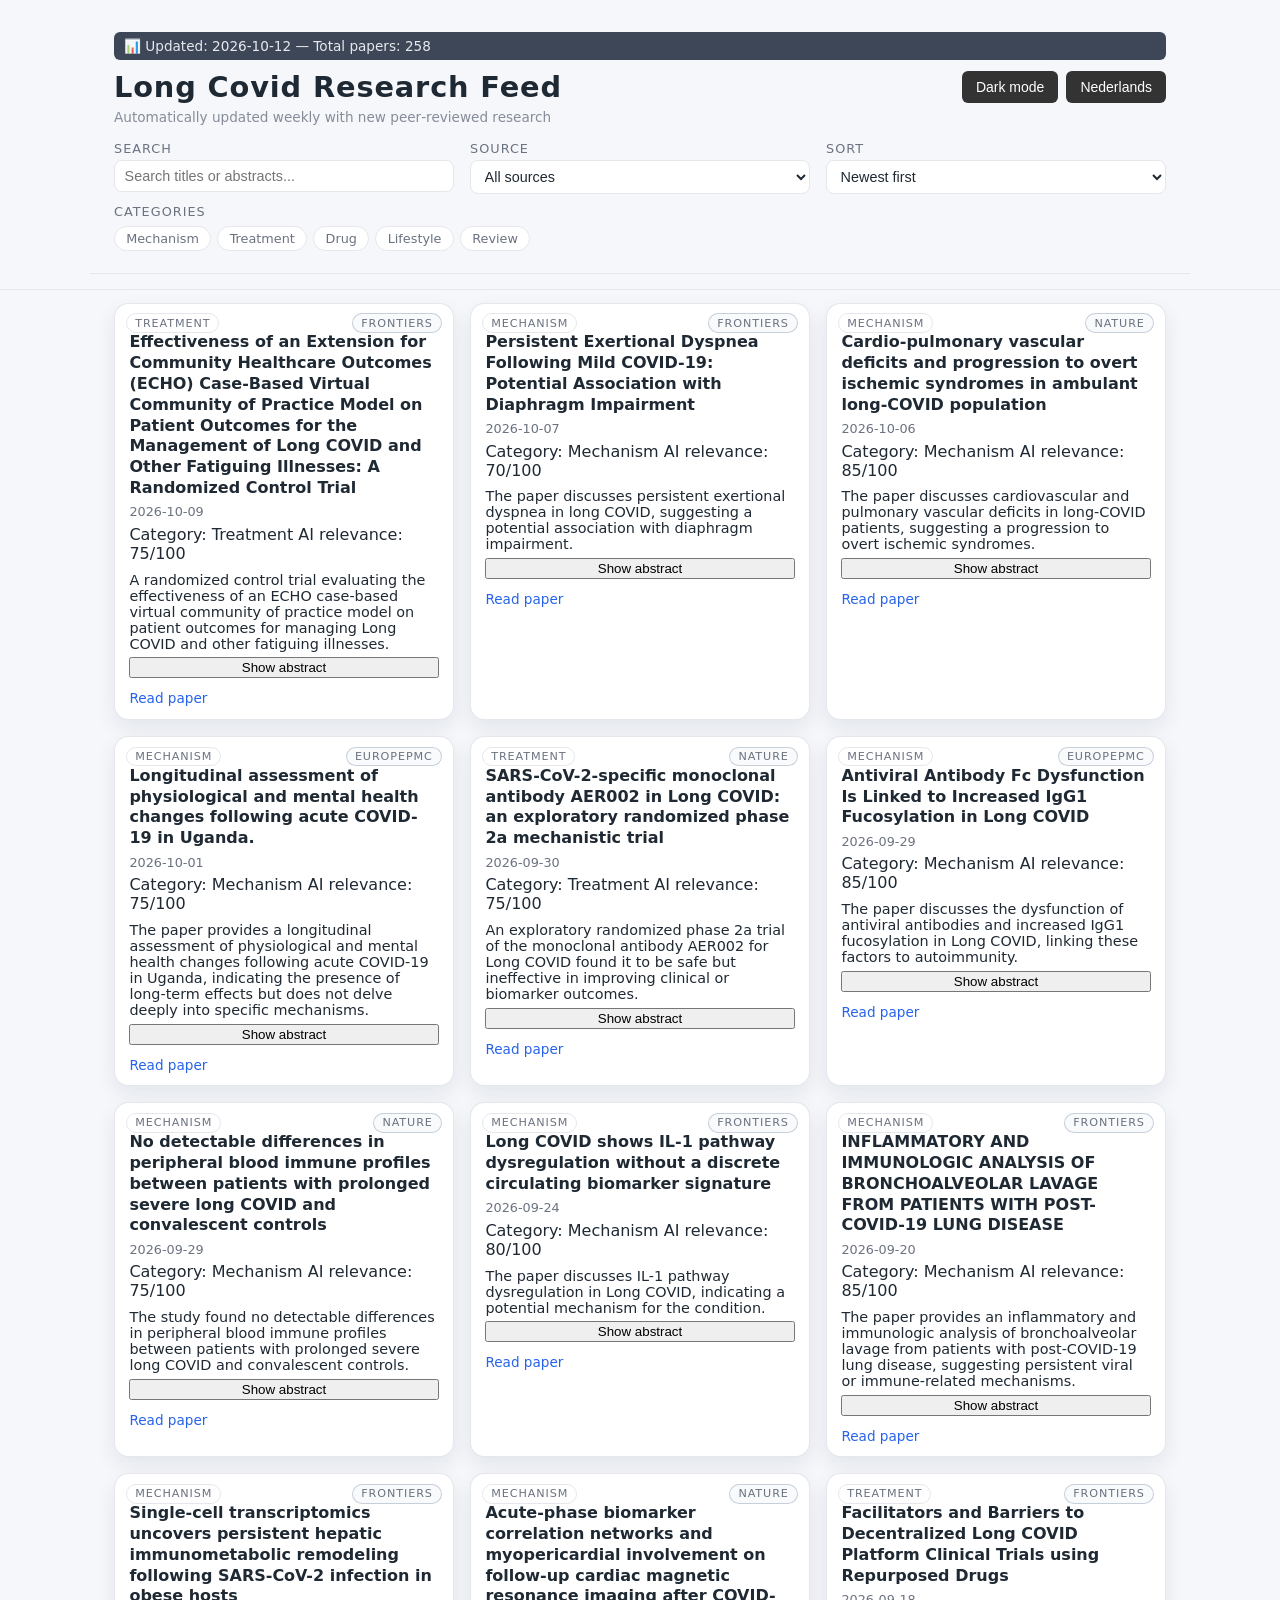
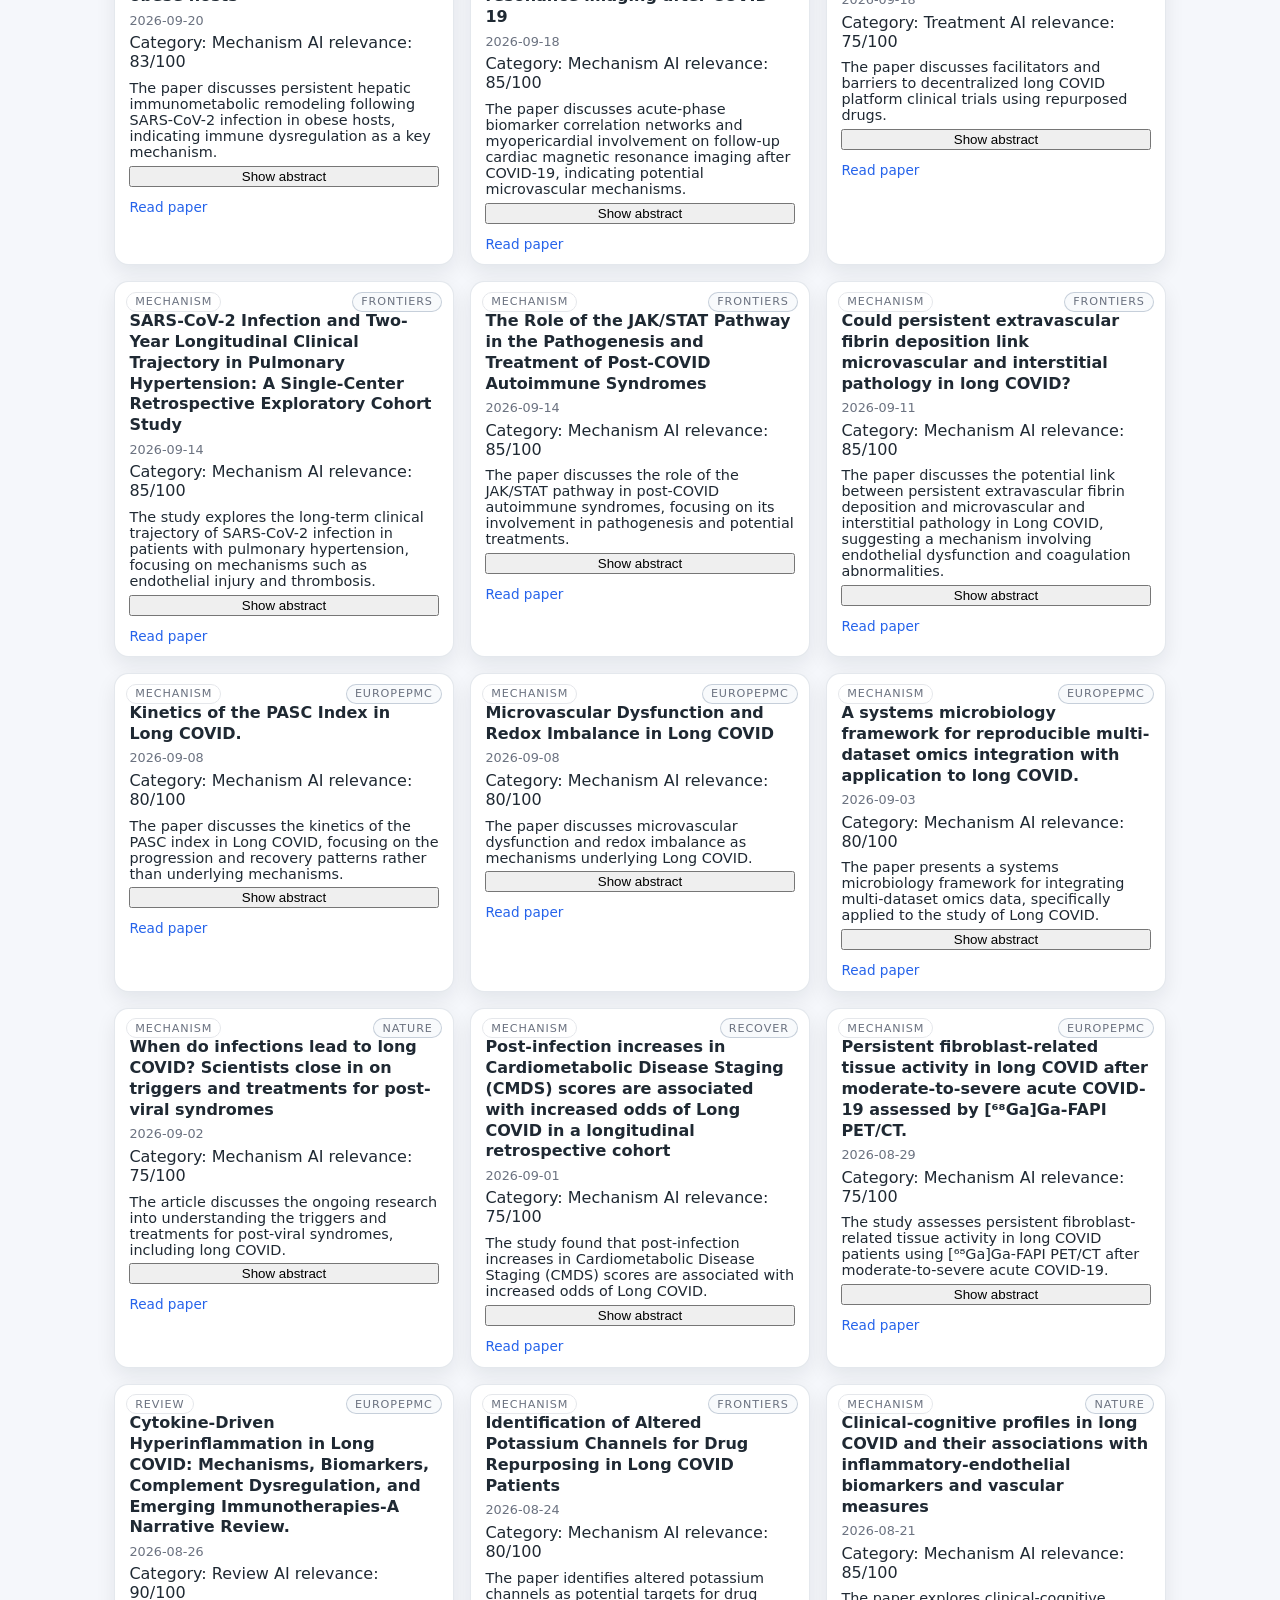
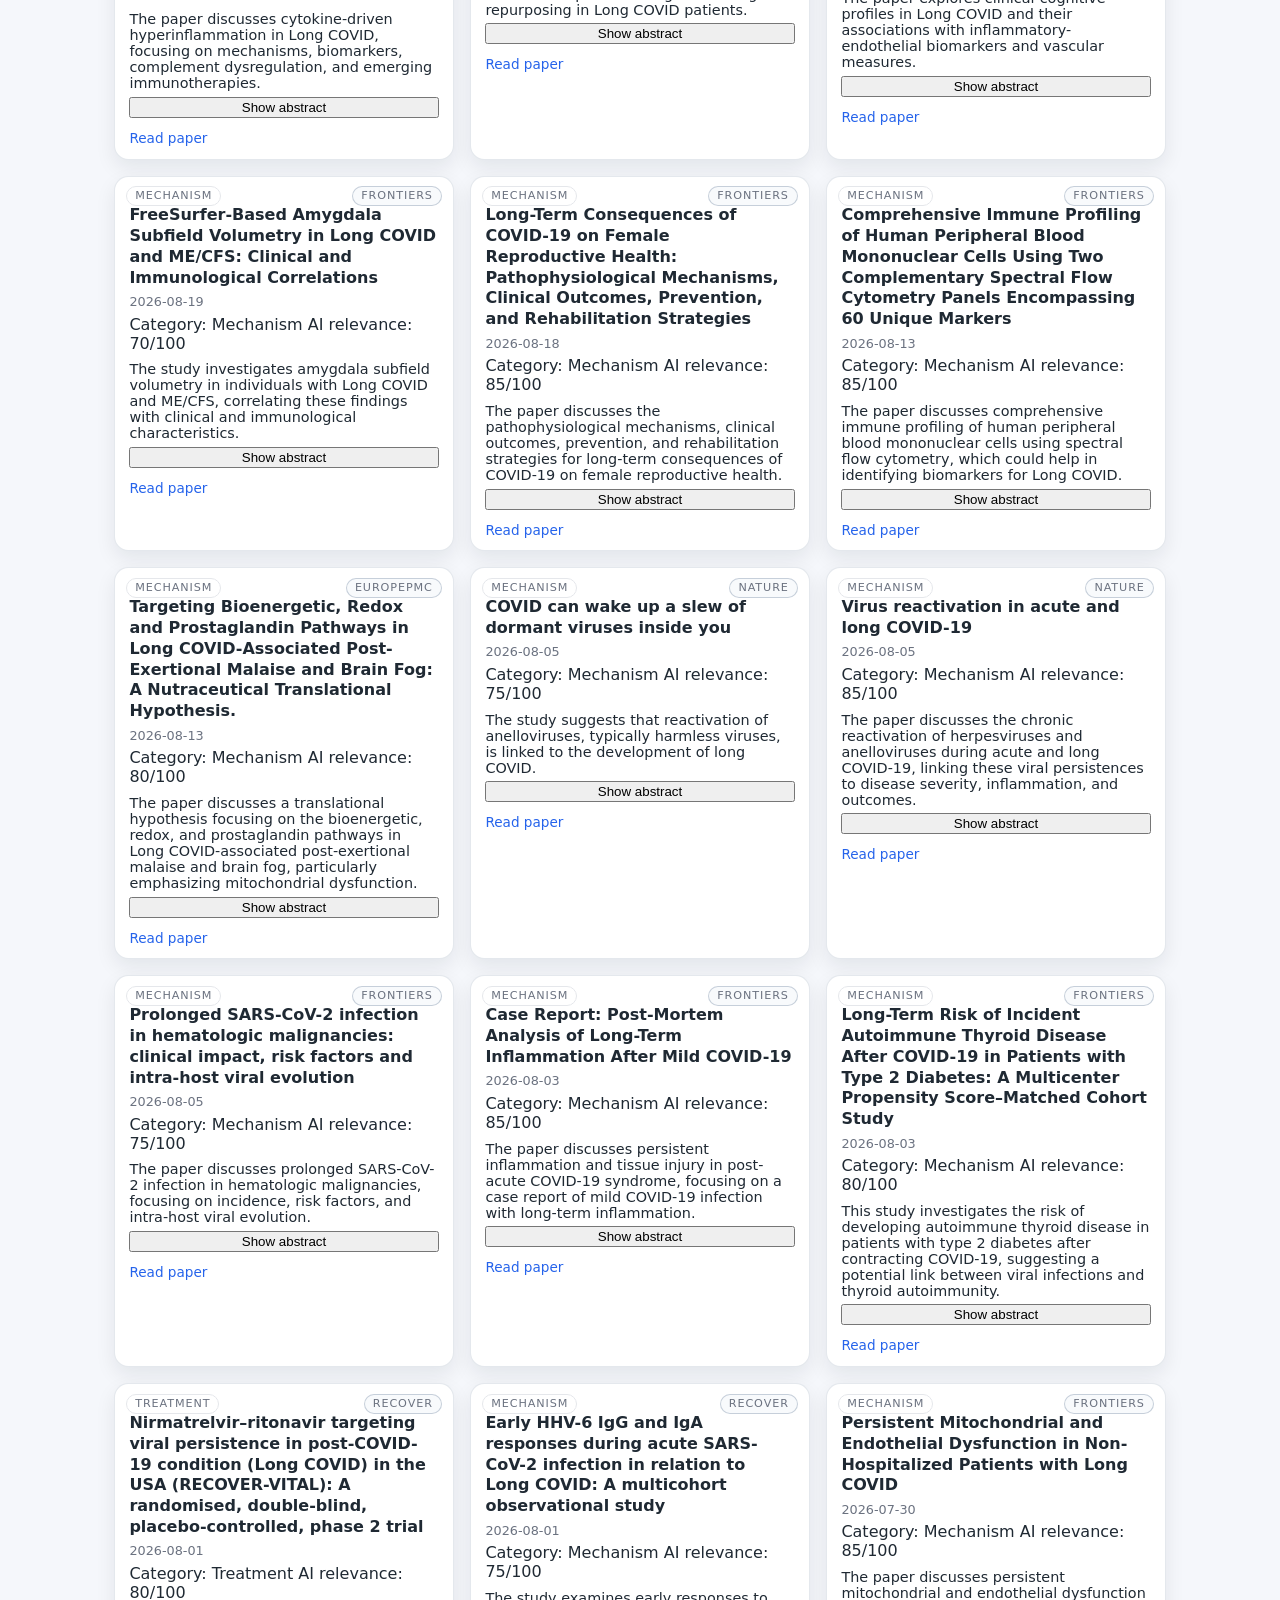
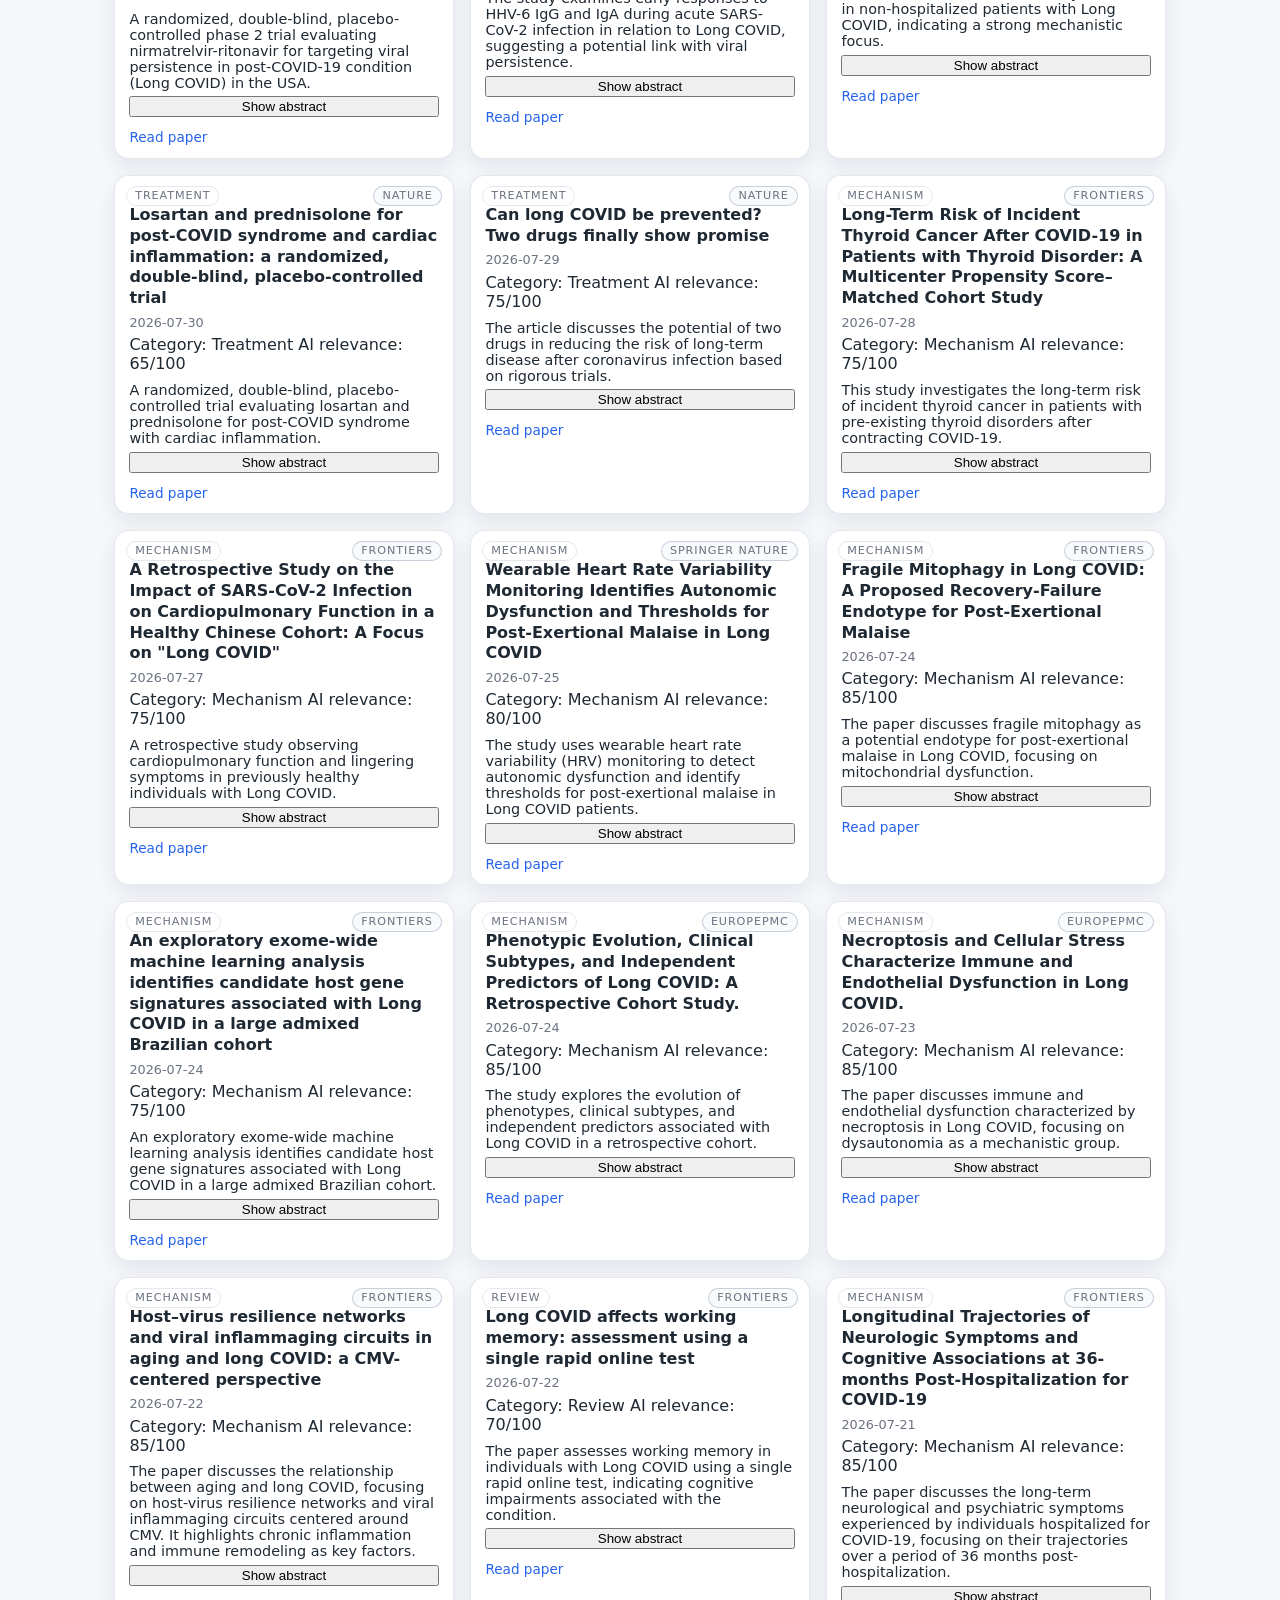
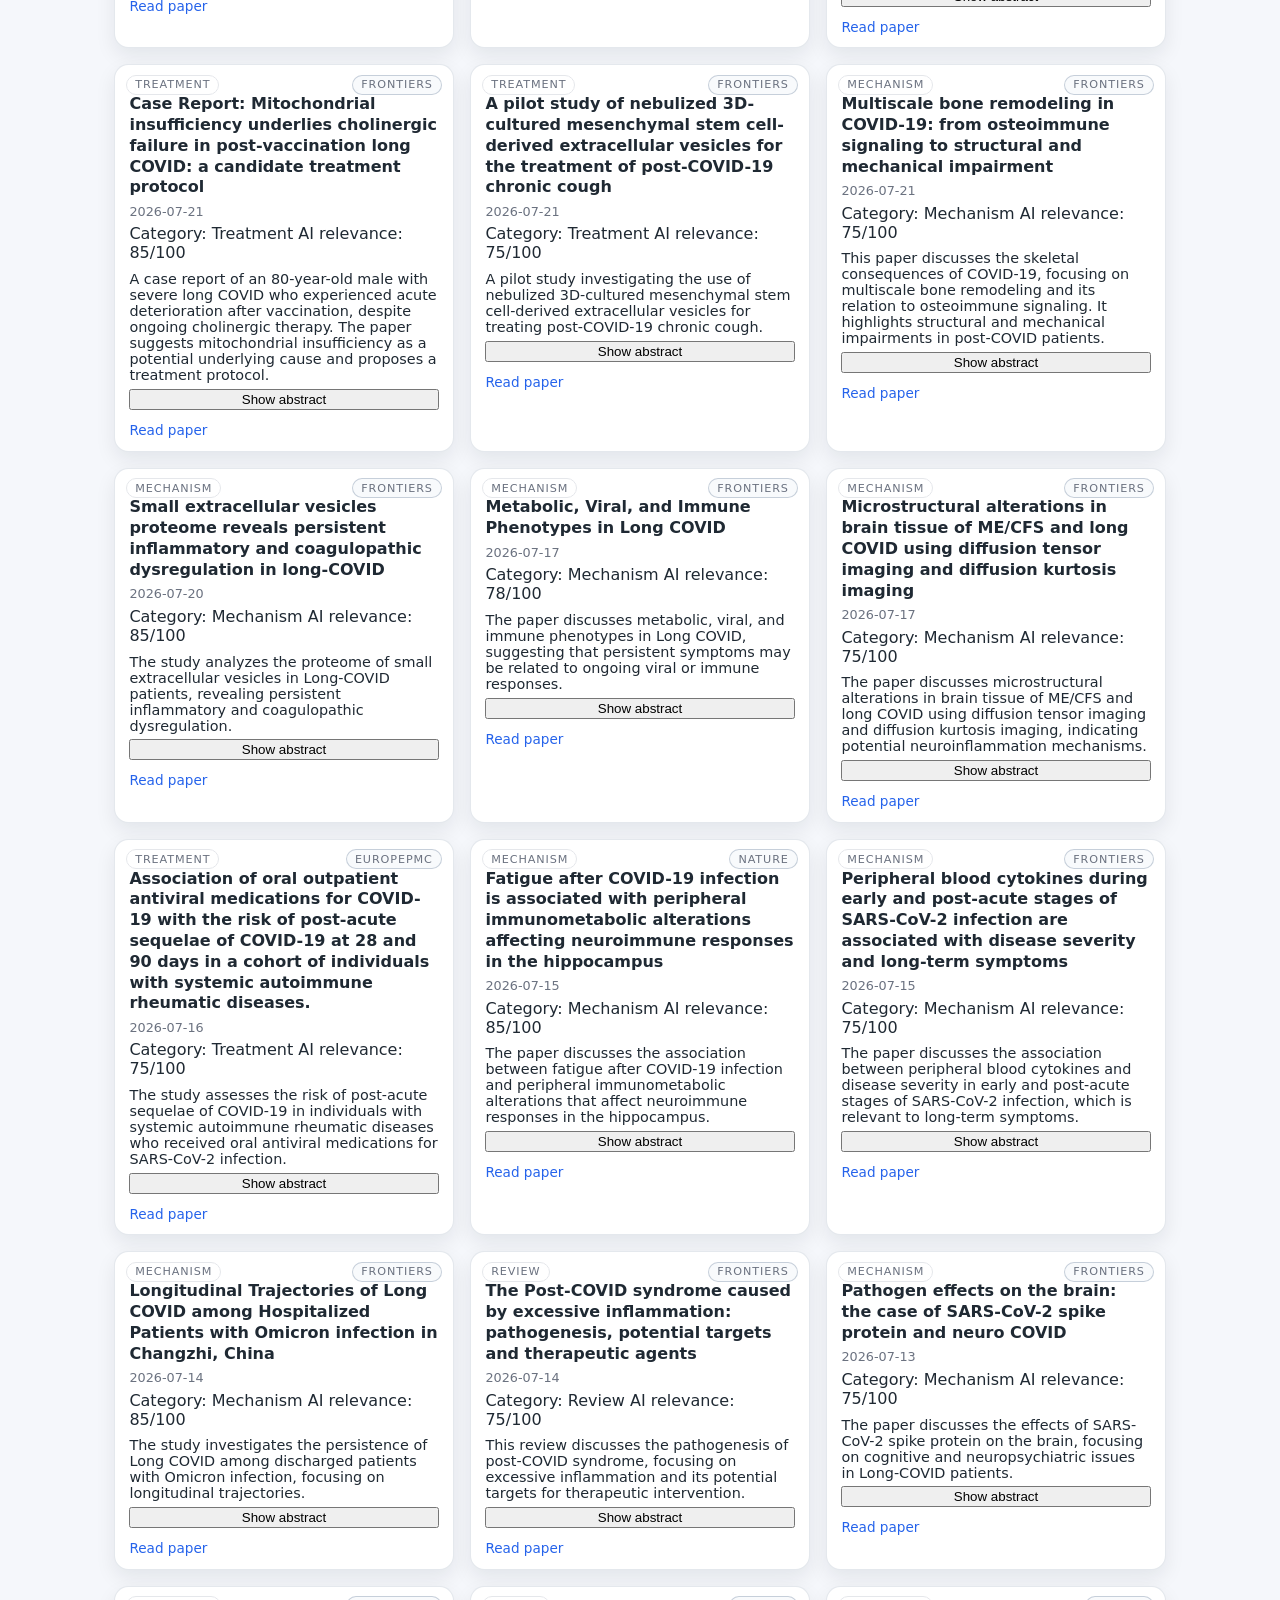
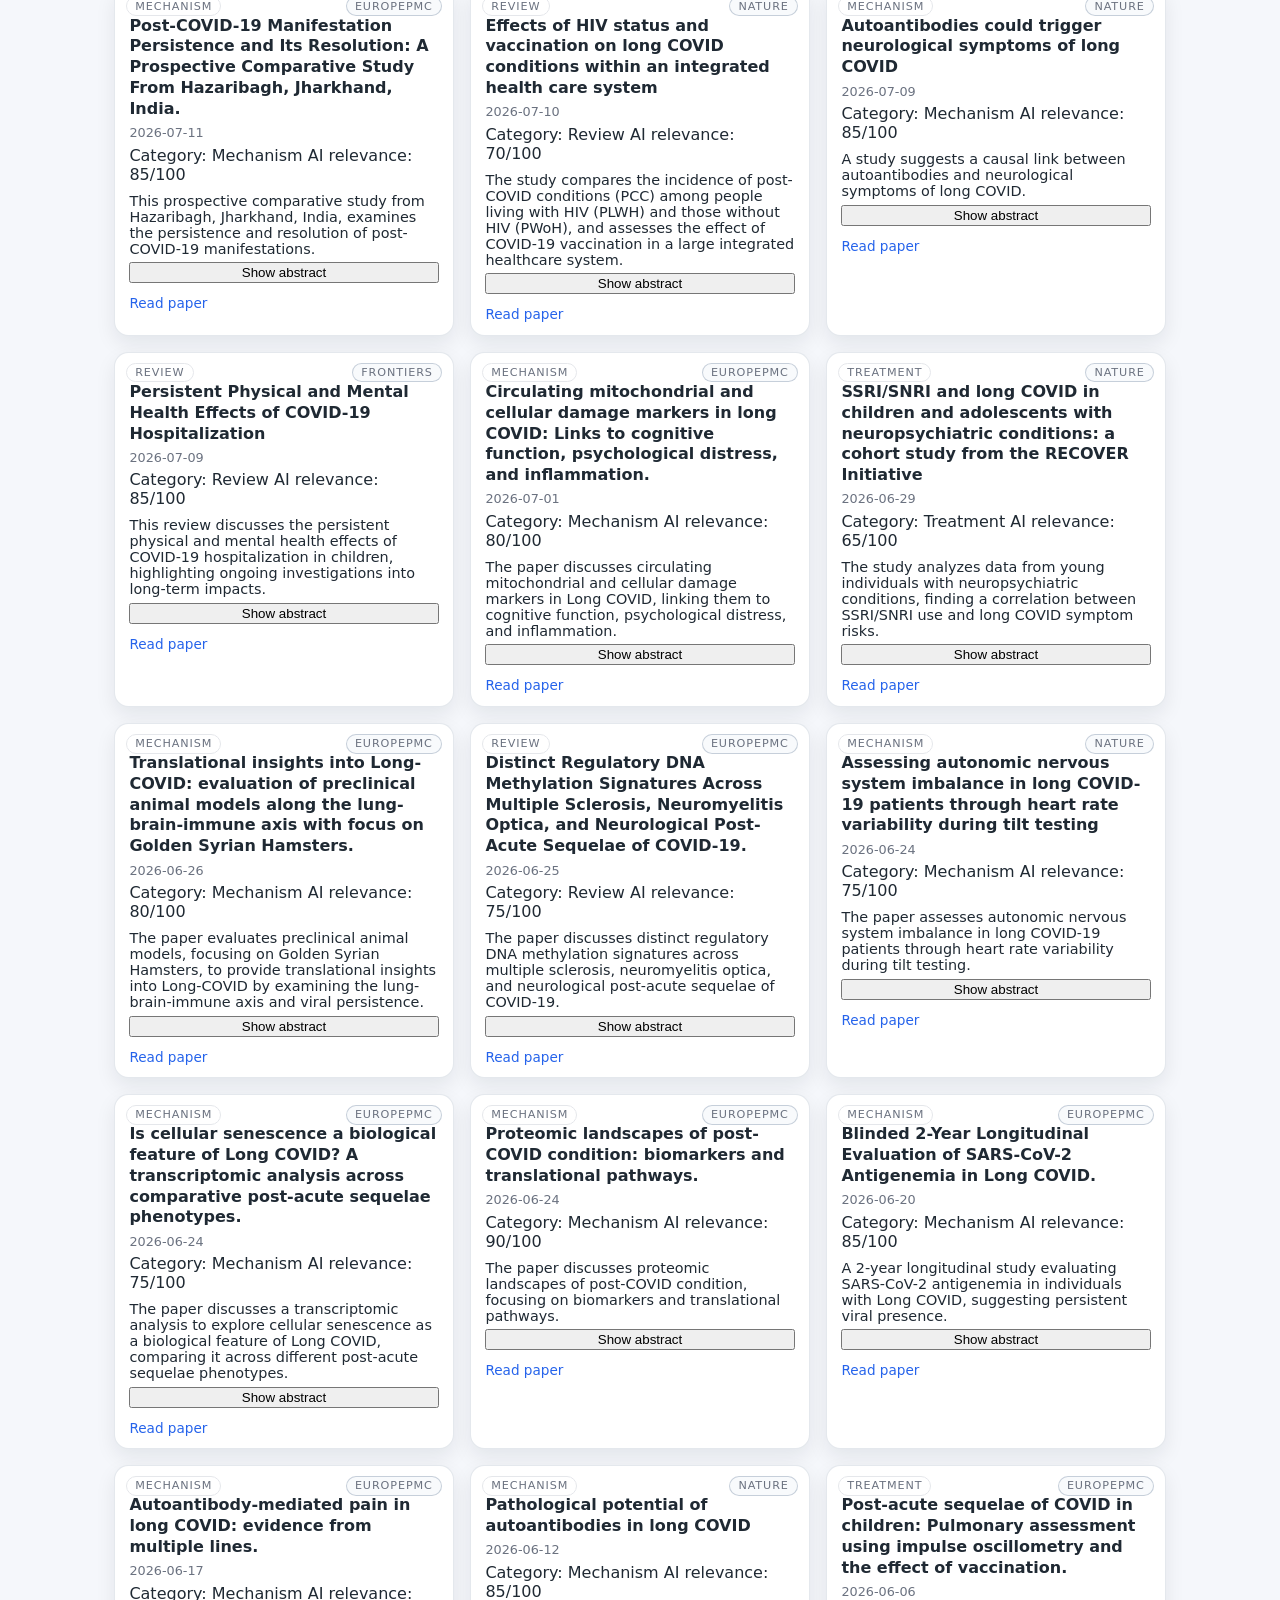
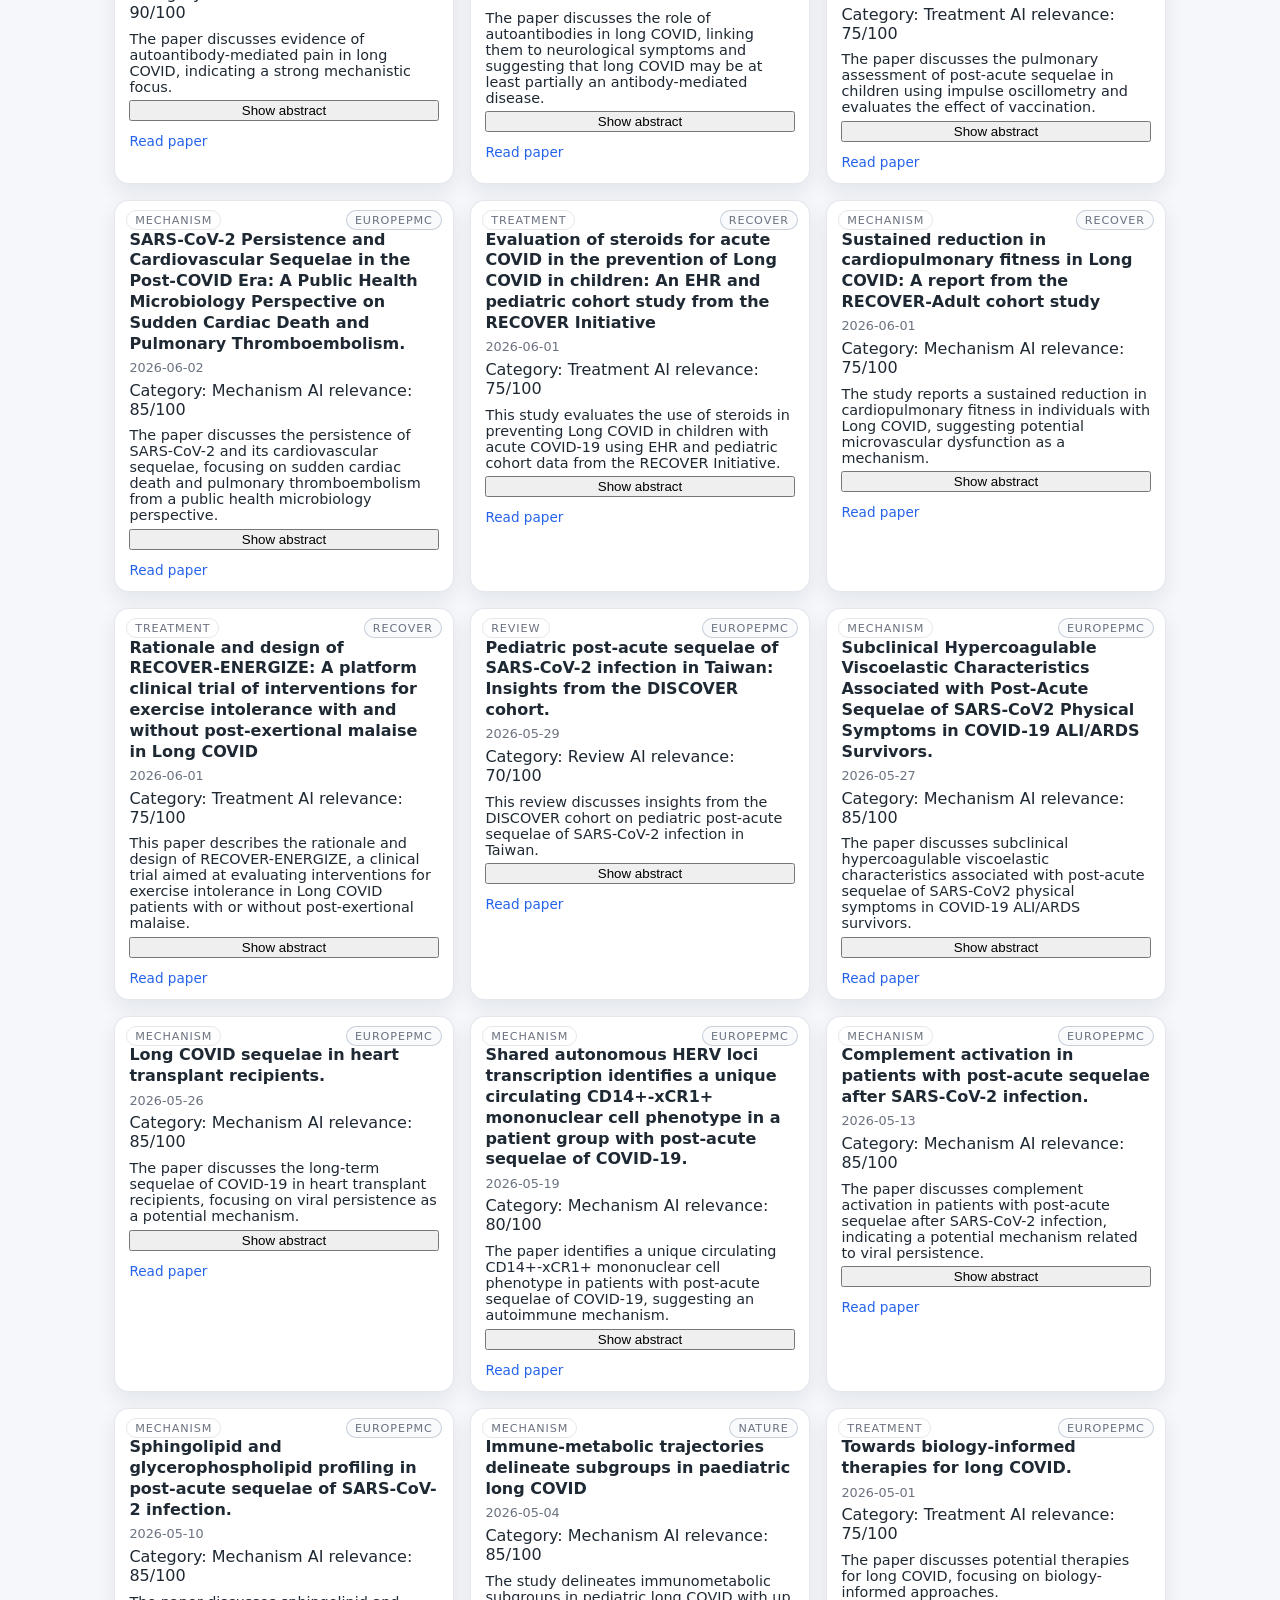
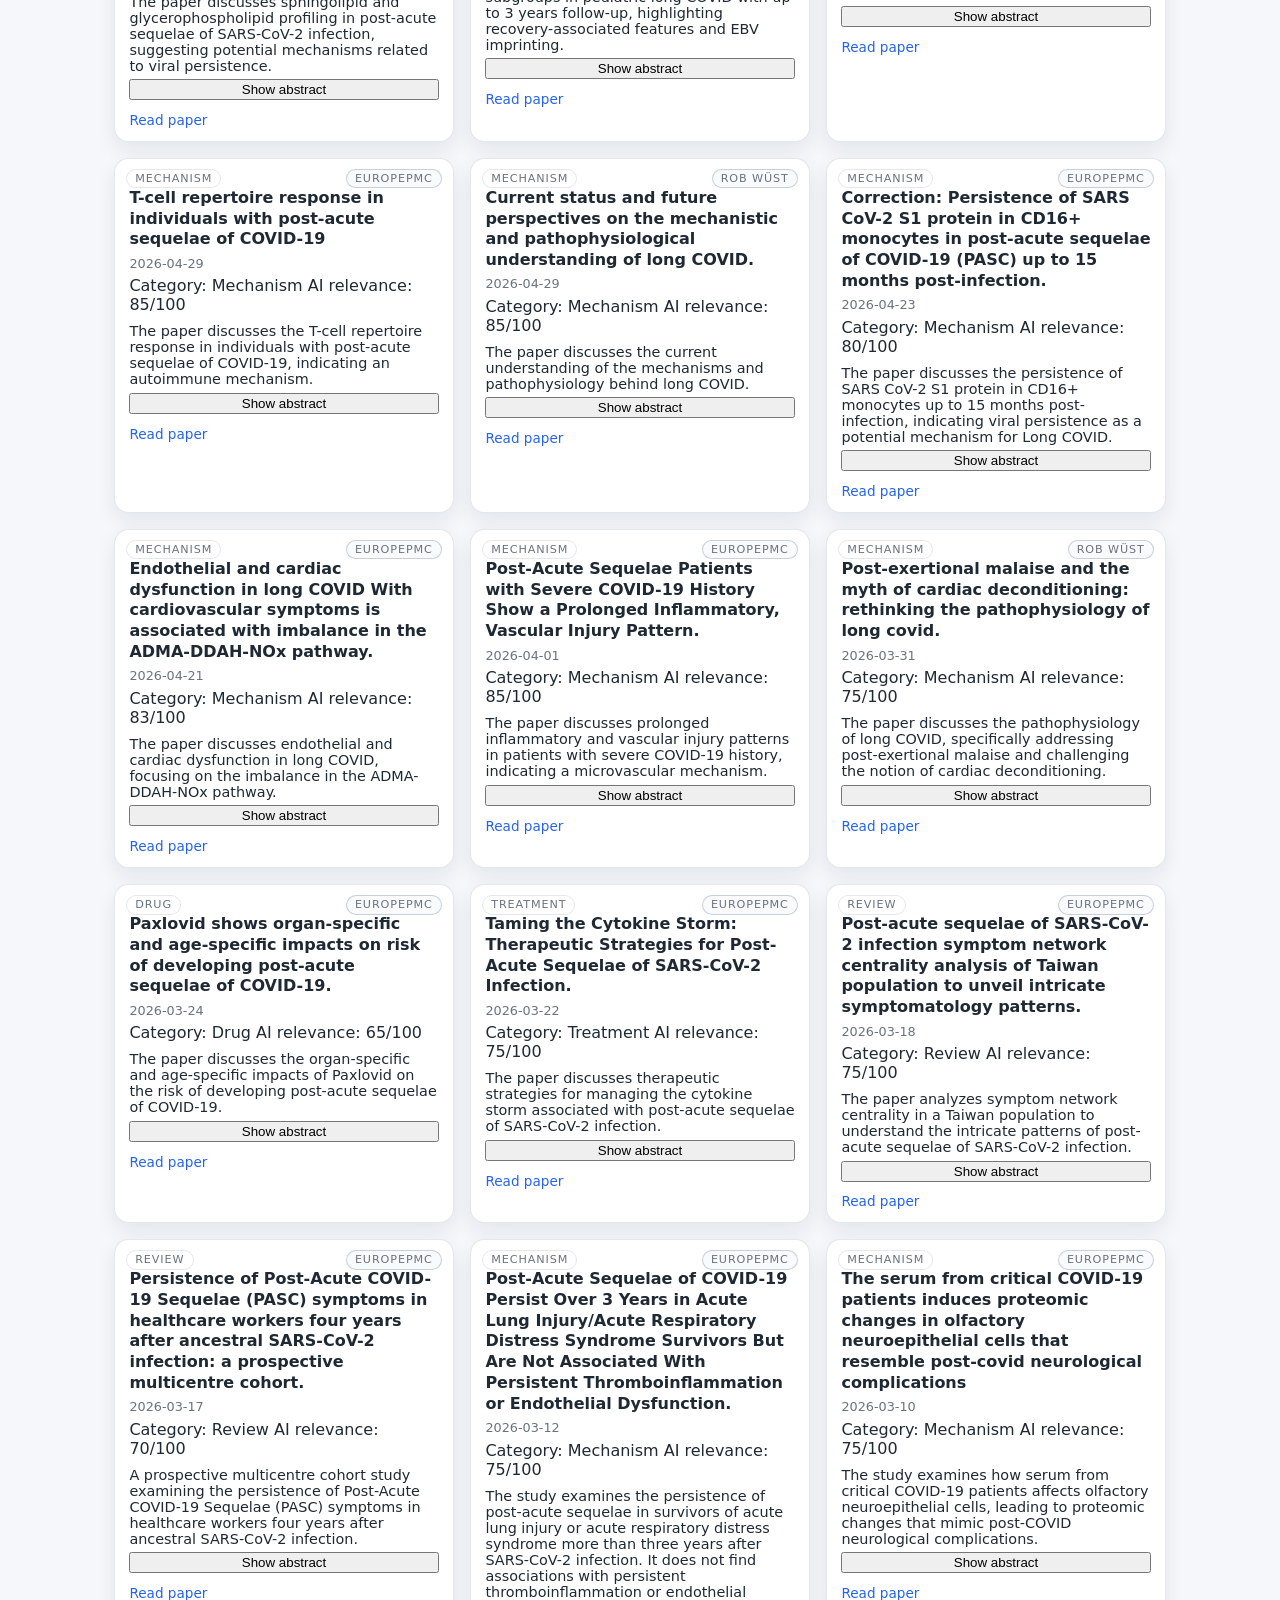
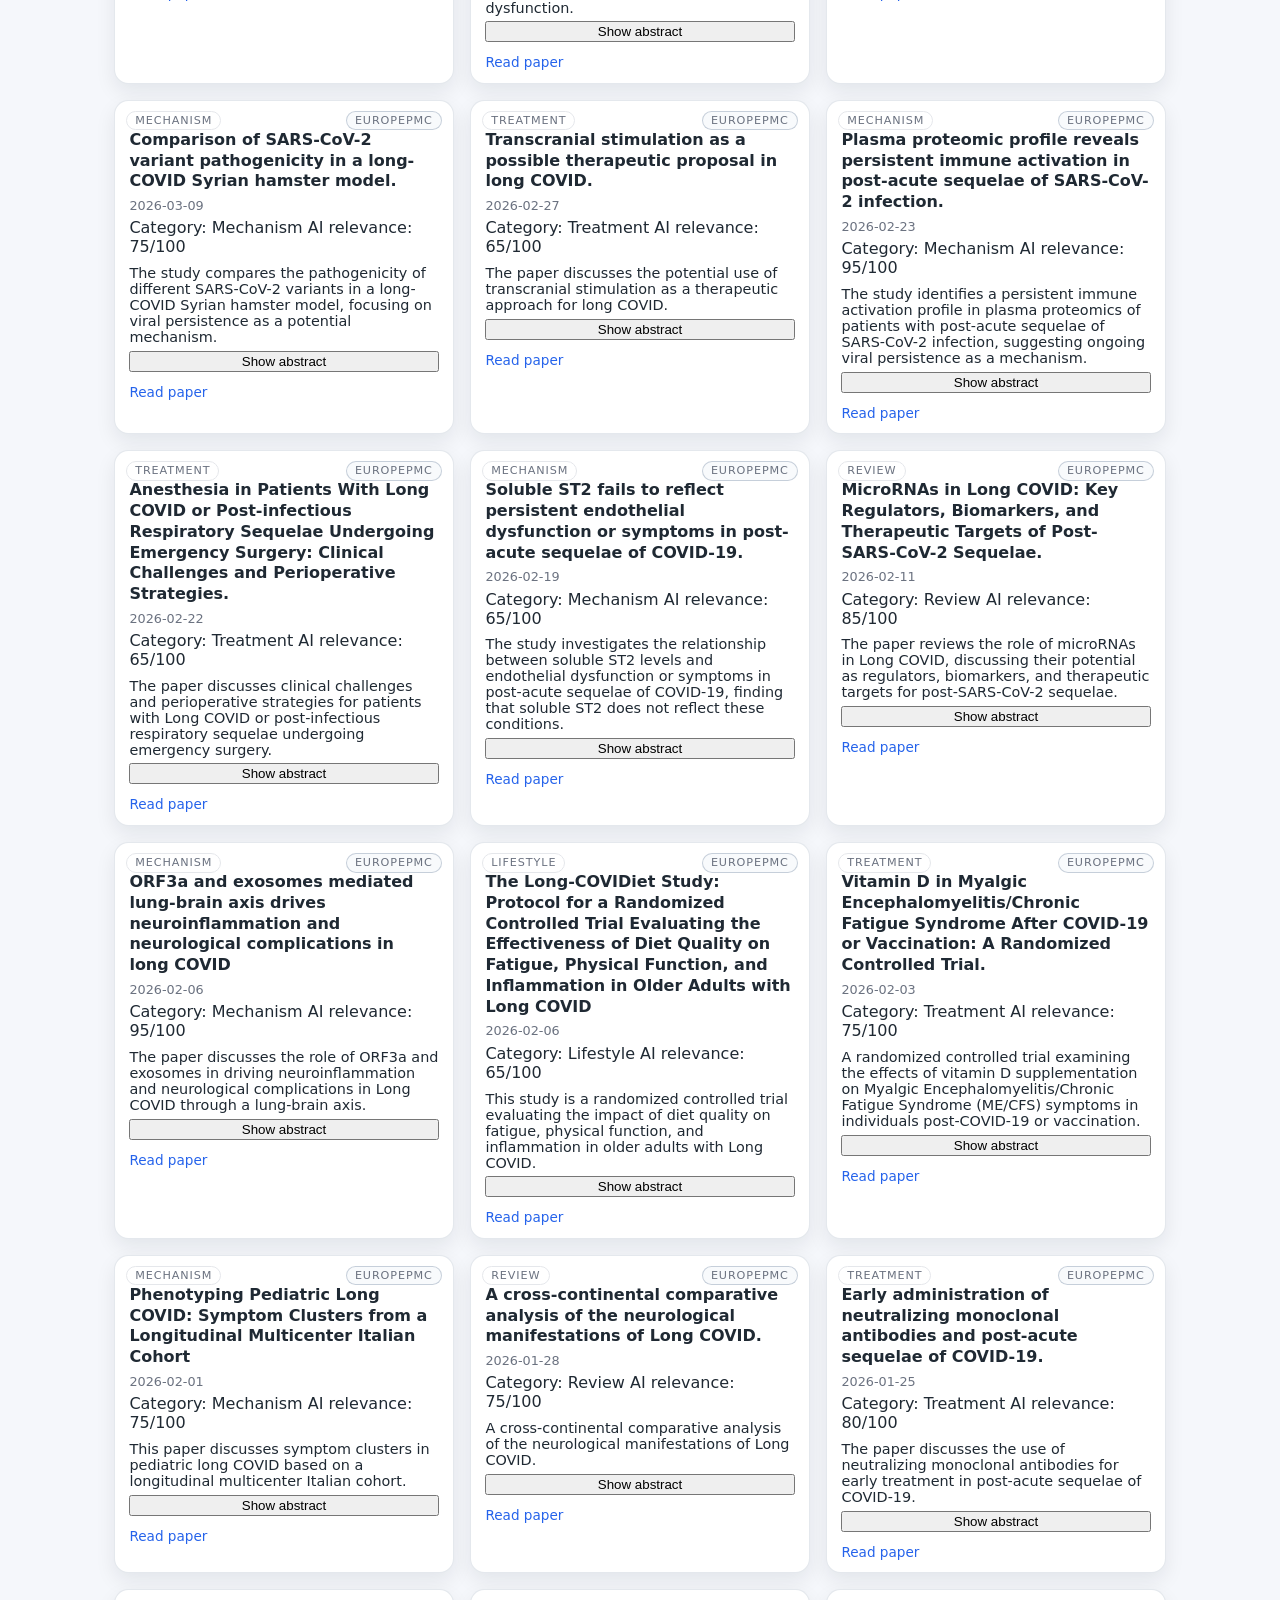
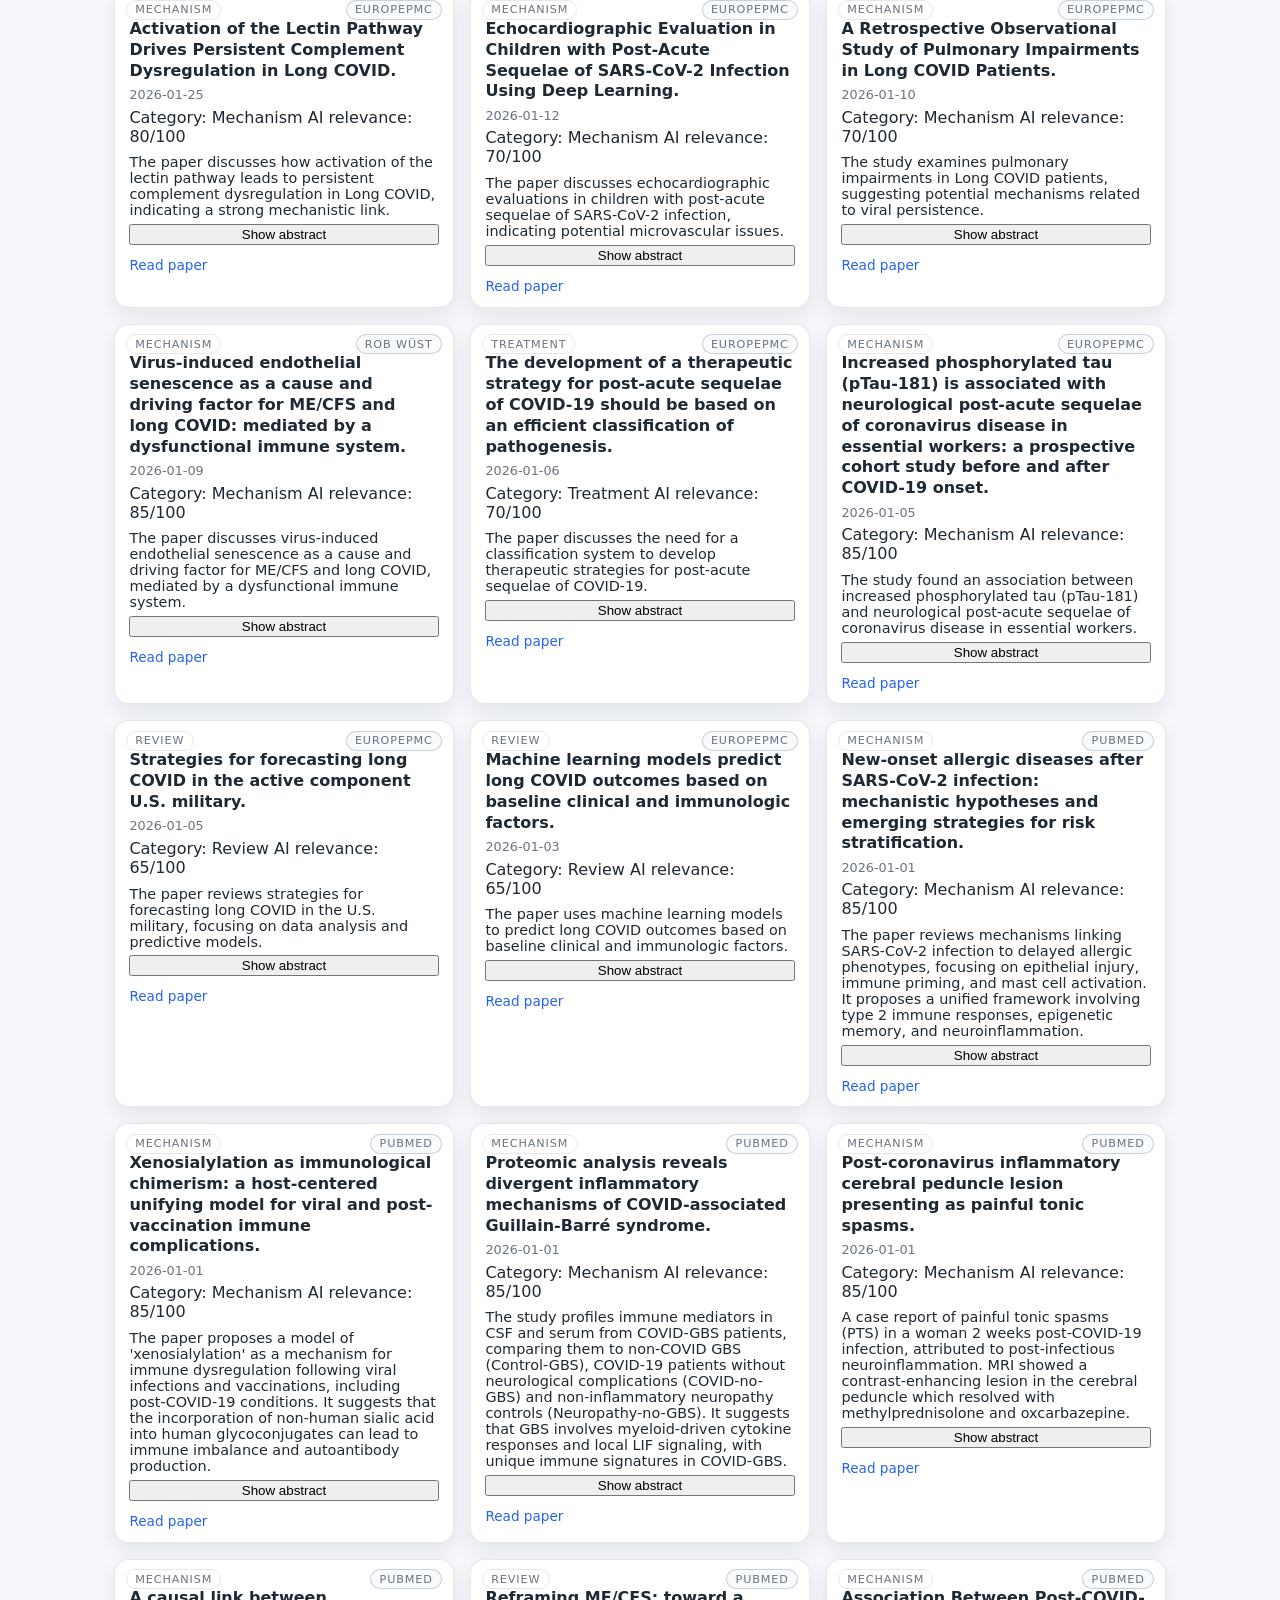
==== commit 5a66f0db: "Update LC papers" ====
--- a/index.html
+++ b/index.html
@@ -29,8 +29,8 @@
     <header class="header">
     
         <div class="stats-badge">
-            📊 Updated: <span id="stat-updated">2026-10-05</span> —
-            Total papers: <span id="stat-total-badge">255</span>
+            📊 Updated: <span id="stat-updated">2026-10-12</span> —
+            Total papers: <span id="stat-total-badge">258</span>
         </div>
 
         <div class="header-row">
@@ -7756,6 +7756,96 @@
     <p class="abstract hidden" data-full="Search">Search</p>
 
     <a href="https://recovercovid.org/publications/post-infection-increases-cardiometabolic-disease-staging-cmds-scores-are-associated" target="_blank">Read paper</a>
+</div>
+
+<div class="paper-card" data-source="nature" data-category="mechanism" data-mech="microvascular">
+    <span class="source-badge source-nature">Nature</span>
+    <span class="subject-badge">Mechanism</span>
+
+    <h2>Cardio-pulmonary vascular deficits and progression to overt ischemic syndromes in ambulant long-COVID population</h2>
+    <div class="date">2026-10-06</div>
+
+    <div class="ai-meta">
+        <span class="ai-category">Category: Mechanism</span>
+        <span class="ai-score">AI relevance: 85/100</span>
+    </div>
+
+    <p class="ai-summary">The paper discusses cardiovascular and pulmonary vascular deficits in long-COVID patients, suggesting a progression to overt ischemic syndromes.</p>
+
+    <button class="toggle-abstract"
+        onclick="
+            const abs = this.parentElement.querySelector('.abstract');
+            abs.classList.toggle('hidden');
+            this.textContent = abs.classList.contains('hidden')
+                ? 'Show abstract'
+                : 'Hide abstract';
+        ">
+        Show abstract
+    </button>
+
+    <p class="abstract hidden" data-full="The paper discusses cardiovascular and pulmonary vascular deficits in long-COVID patients, suggesting a progression to overt ischemic syndromes.">The paper discusses cardiovascular and pulmonary vascular deficits in long-COVID patients, suggesting a progression to overt ischemic syndromes.</p>
+
+    <a href="https://www.nature.com/articles/s41598-026-71661-5" target="_blank">Read paper</a>
+</div>
+
+<div class="paper-card" data-source="frontiers" data-category="treatment" data-mech="non-mechanistic">
+    <span class="source-badge source-frontiers">Frontiers</span>
+    <span class="subject-badge">Treatment</span>
+
+    <h2>Effectiveness of an Extension for Community Healthcare Outcomes (ECHO) Case-Based Virtual Community of Practice Model on Patient Outcomes for the Management of Long COVID and Other Fatiguing Illnesses: A Randomized Control Trial</h2>
+    <div class="date">2026-10-09</div>
+
+    <div class="ai-meta">
+        <span class="ai-category">Category: Treatment</span>
+        <span class="ai-score">AI relevance: 75/100</span>
+    </div>
+
+    <p class="ai-summary">A randomized control trial evaluating the effectiveness of an ECHO case-based virtual community of practice model on patient outcomes for managing Long COVID and other fatiguing illnesses.</p>
+
+    <button class="toggle-abstract"
+        onclick="
+            const abs = this.parentElement.querySelector('.abstract');
+            abs.classList.toggle('hidden');
+            this.textContent = abs.classList.contains('hidden')
+                ? 'Show abstract'
+                : 'Hide abstract';
+        ">
+        Show abstract
+    </button>
+
+    <p class="abstract hidden" data-full="Introduction Long COVID is a heterogeneous chronic condition with symptoms that often overlap with other infection-associated chronic conditions (IACC). Thes...">Introduction Long COVID is a heterogeneous chronic condition with symptoms that often overlap with other infection-associated chronic conditions (IACC). Thes...</p>
+
+    <a href="https://www.frontiersin.org/journals/health-services/articles/10.3389/frhs.2026.1912240/full" target="_blank">Read paper</a>
+</div>
+
+<div class="paper-card" data-source="frontiers" data-category="mechanism" data-mech="non-mechanistic">
+    <span class="source-badge source-frontiers">Frontiers</span>
+    <span class="subject-badge">Mechanism</span>
+
+    <h2>Persistent Exertional Dyspnea Following Mild COVID-19: Potential Association with Diaphragm Impairment</h2>
+    <div class="date">2026-10-07</div>
+
+    <div class="ai-meta">
+        <span class="ai-category">Category: Mechanism</span>
+        <span class="ai-score">AI relevance: 70/100</span>
+    </div>
+
+    <p class="ai-summary">The paper discusses persistent exertional dyspnea in long COVID, suggesting a potential association with diaphragm impairment.</p>
+
+    <button class="toggle-abstract"
+        onclick="
+            const abs = this.parentElement.querySelector('.abstract');
+            abs.classList.toggle('hidden');
+            this.textContent = abs.classList.contains('hidden')
+                ? 'Show abstract'
+                : 'Hide abstract';
+        ">
+        Show abstract
+    </button>
+
+    <p class="abstract hidden" data-full="Background Persistent exertional dyspnea is a common symptom in long COVID, and routine cardiopulmonary testing is often unrevealing. The underlying mechanis...">Background Persistent exertional dyspnea is a common symptom in long COVID, and routine cardiopulmonary testing is often unrevealing. The underlying mechanis...</p>
+
+    <a href="https://www.frontiersin.org/journals/physiology/articles/10.3389/fphys.2026.1968156/full" target="_blank">Read paper</a>
 </div>
 <!-- SCRAPER_INJECT_END -->
 
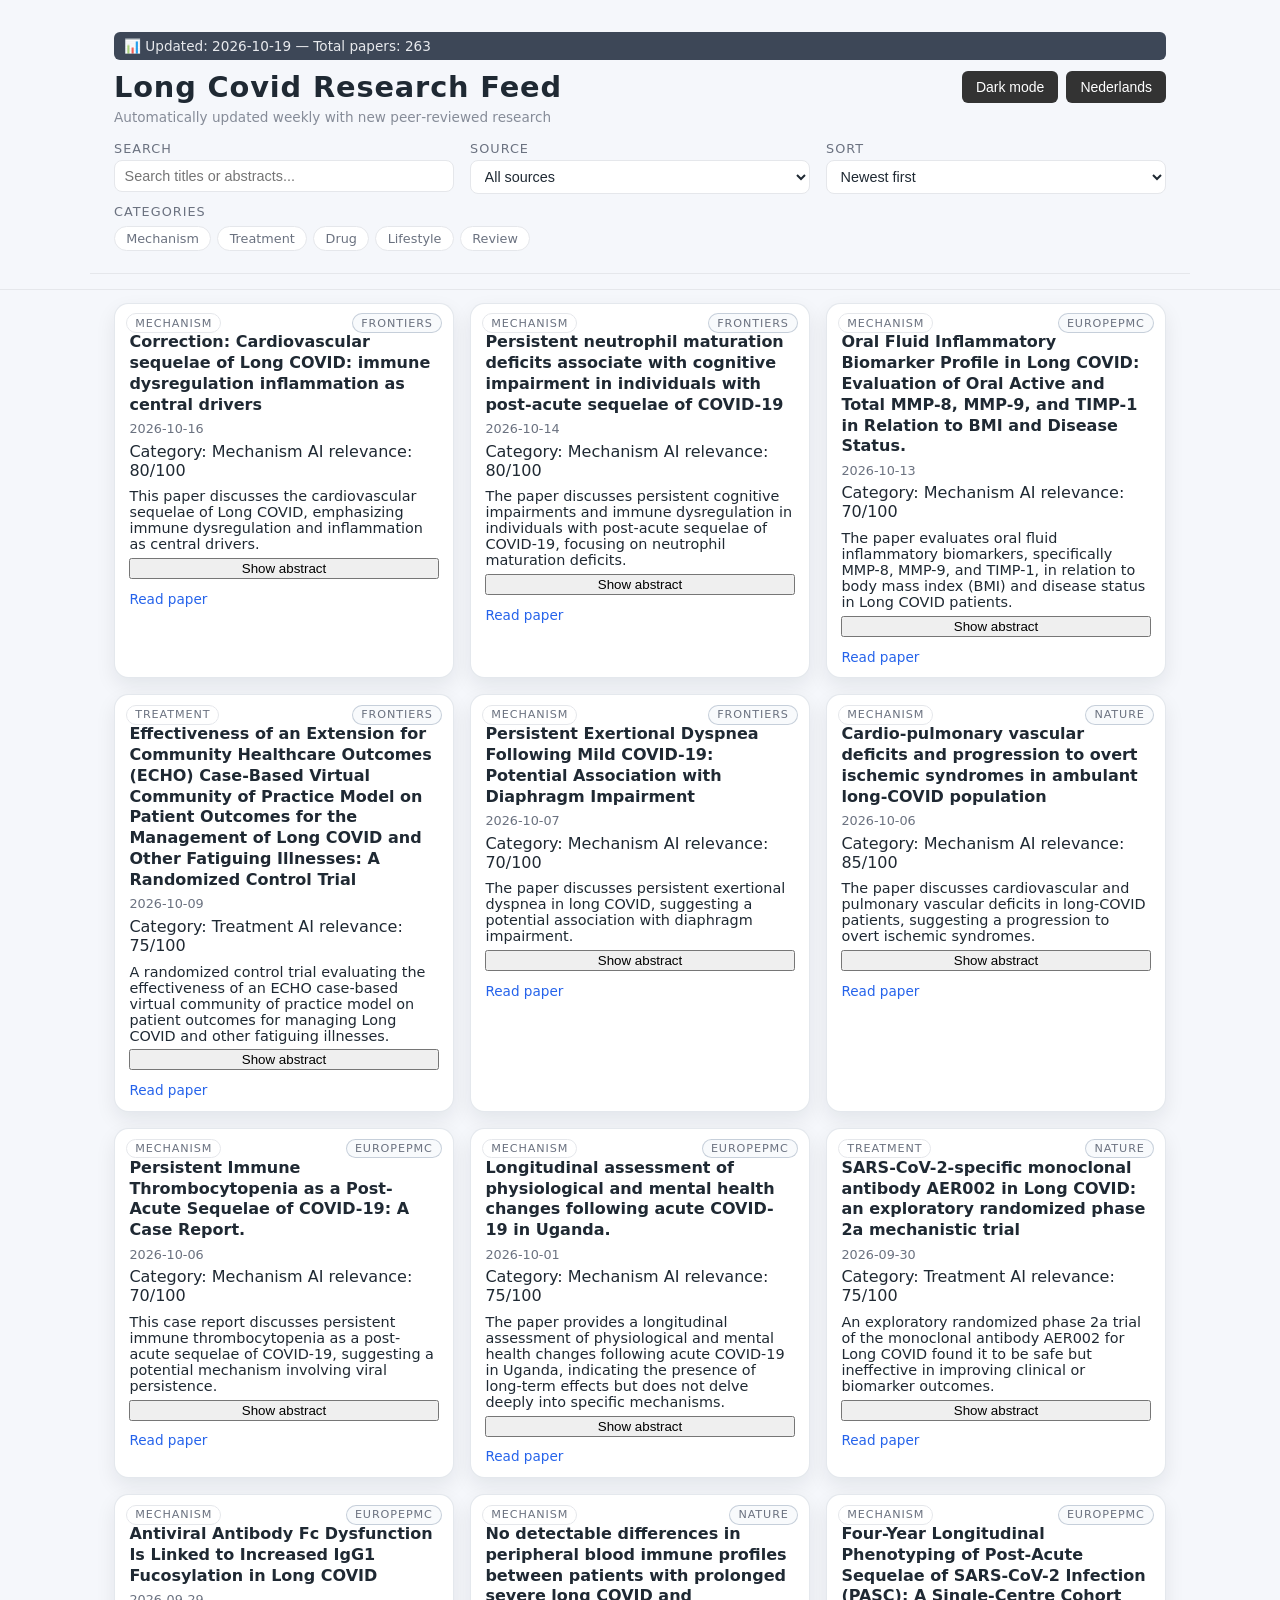
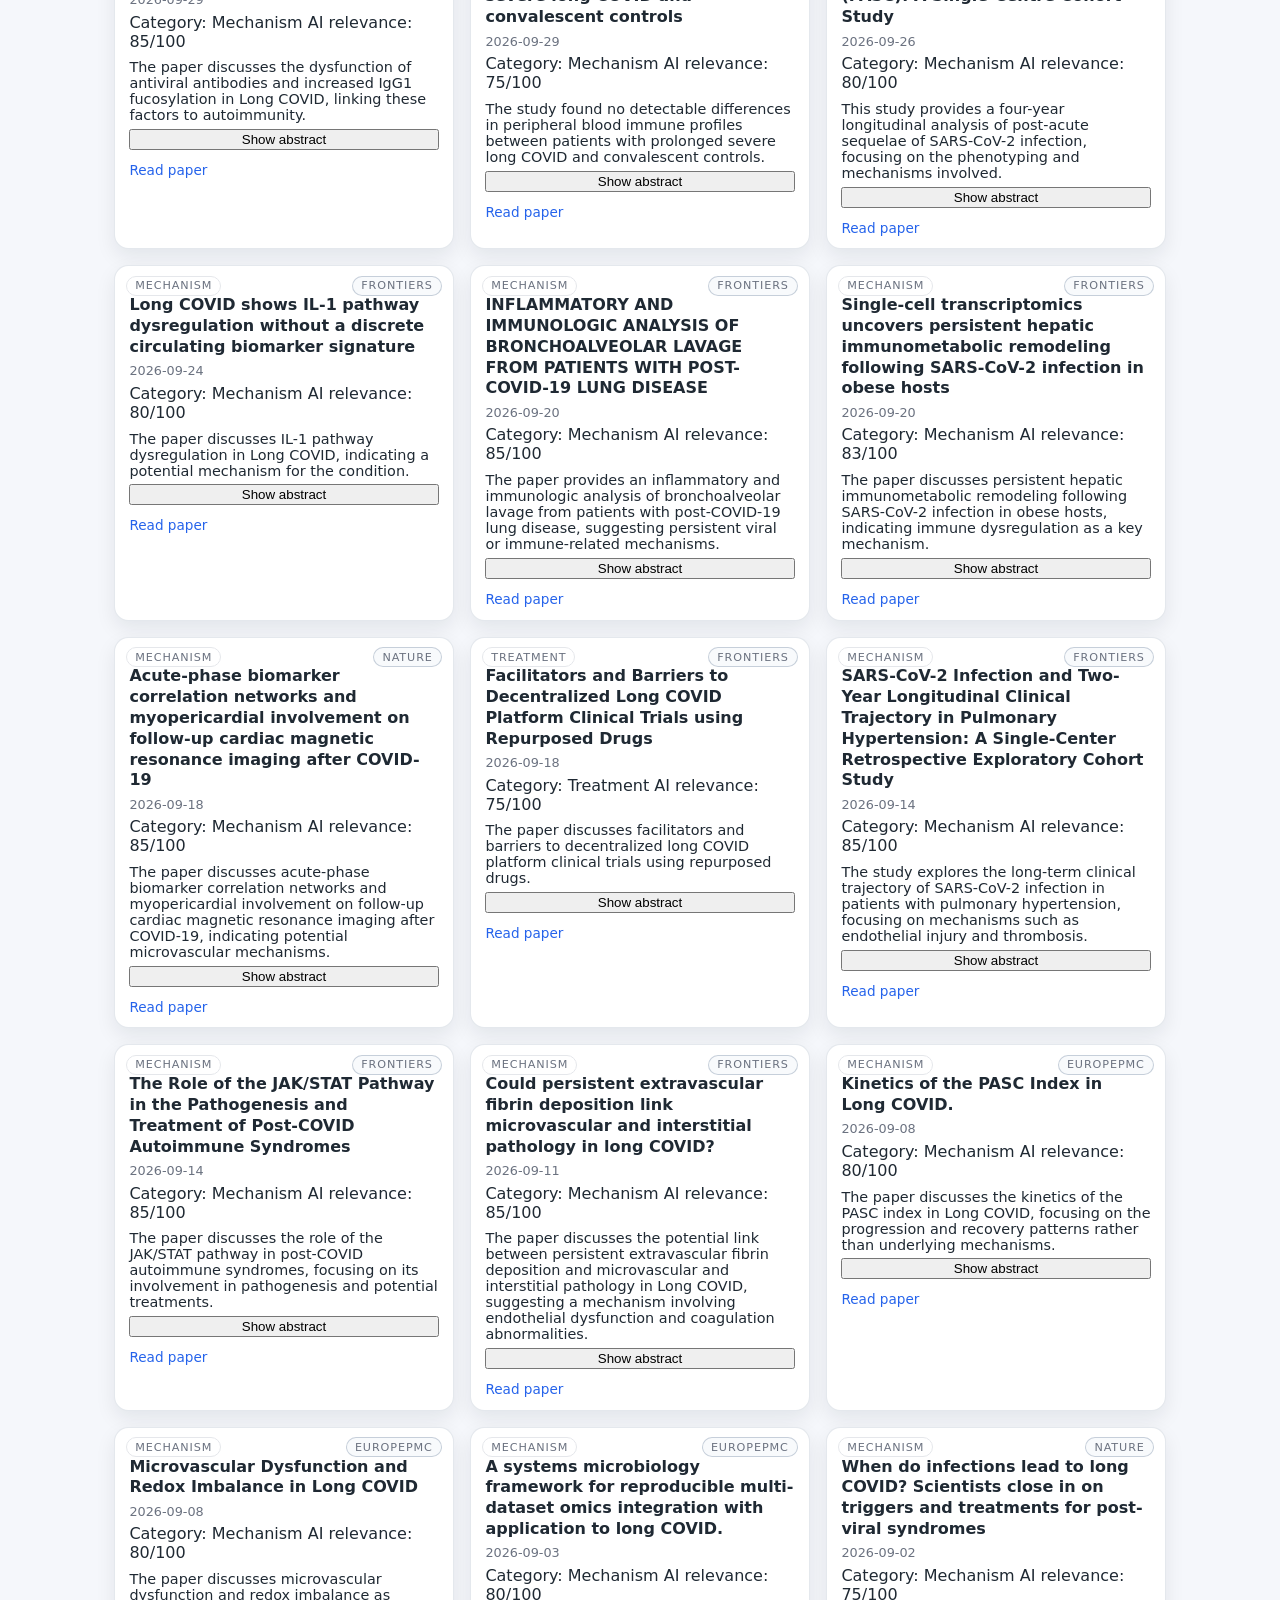
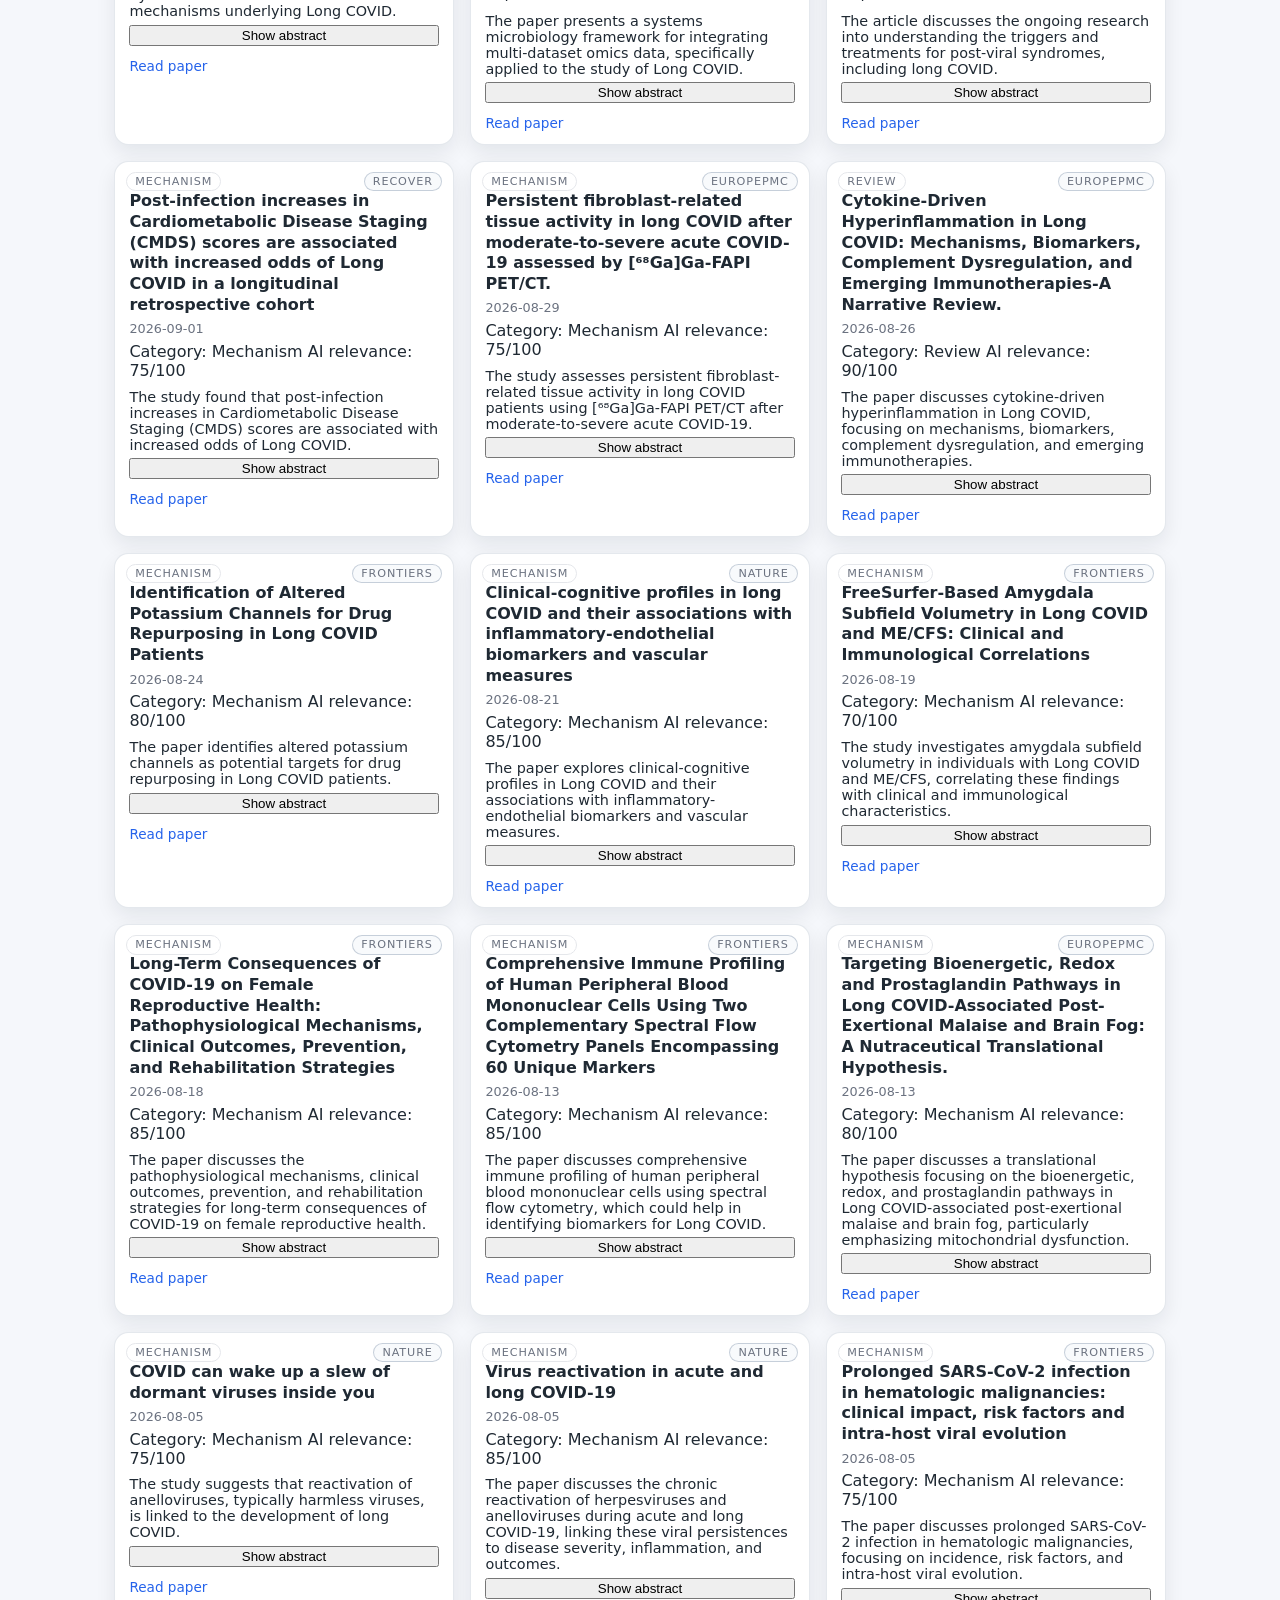
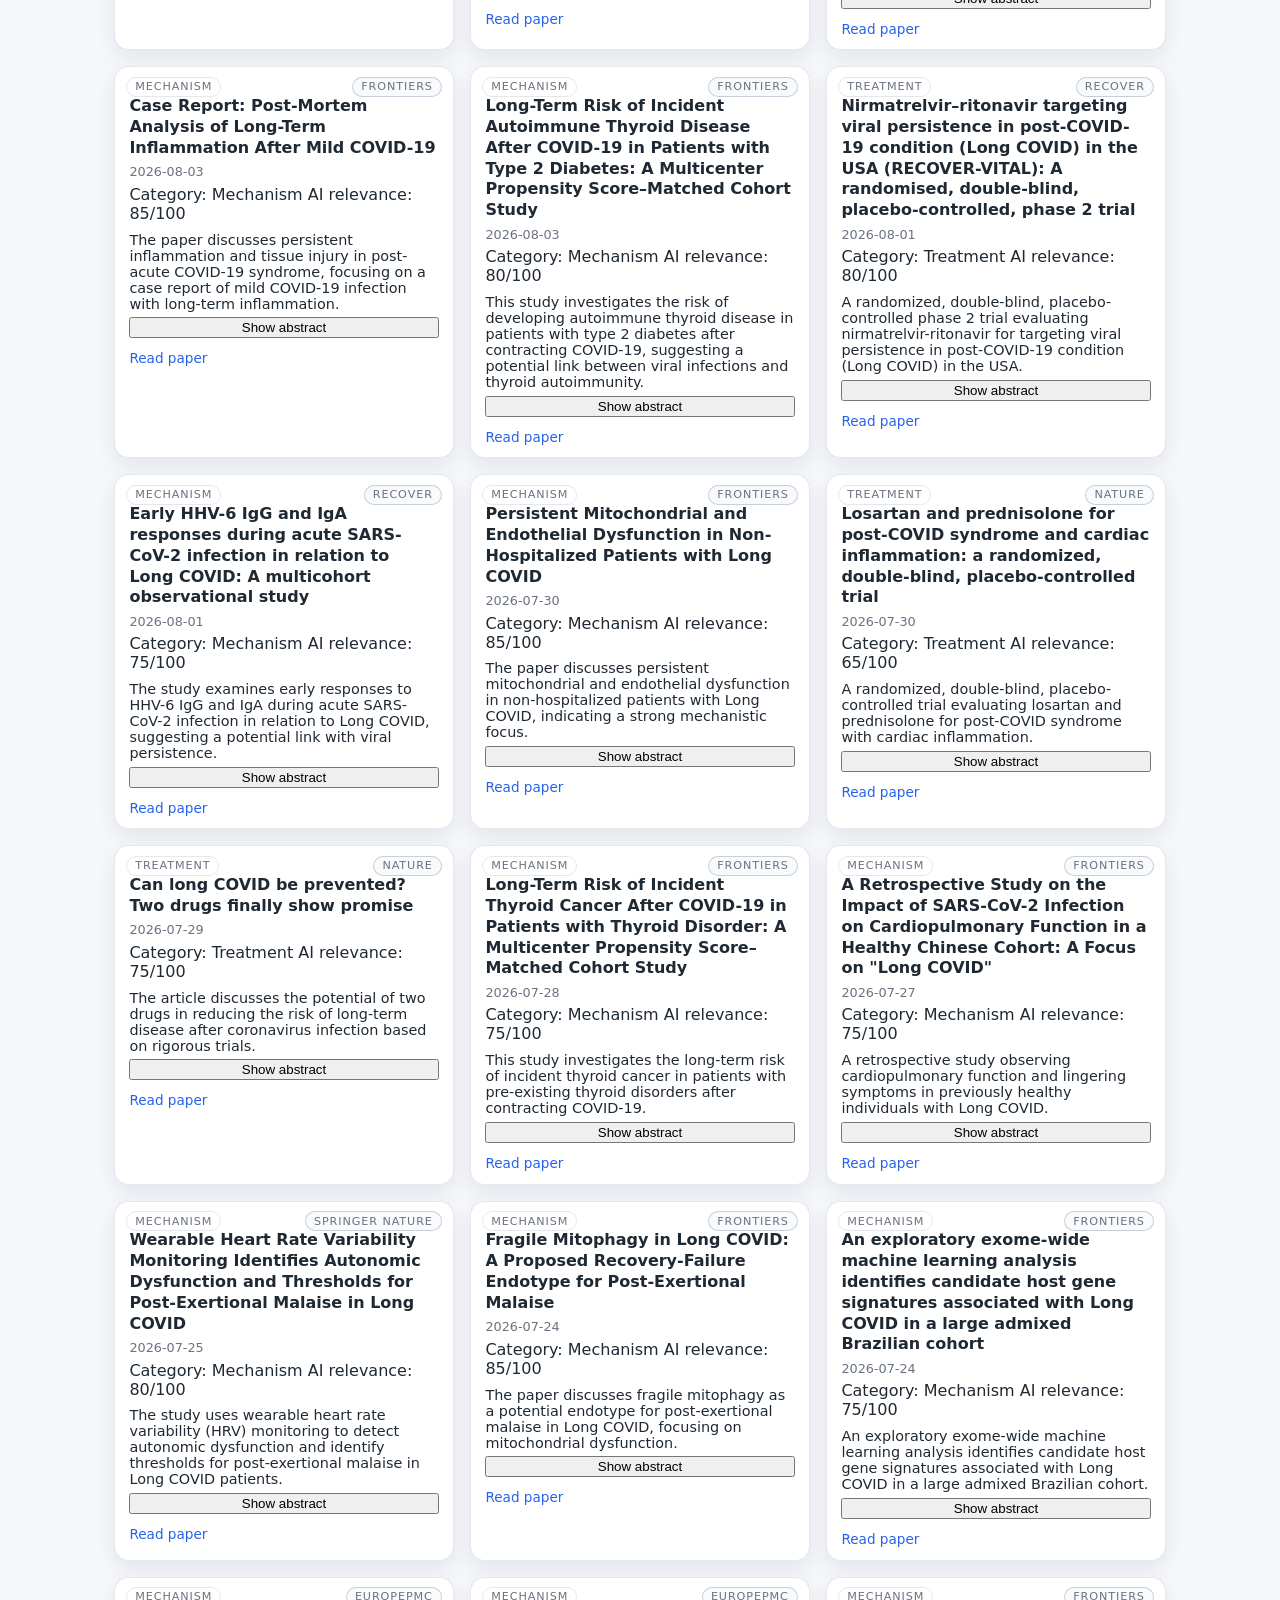
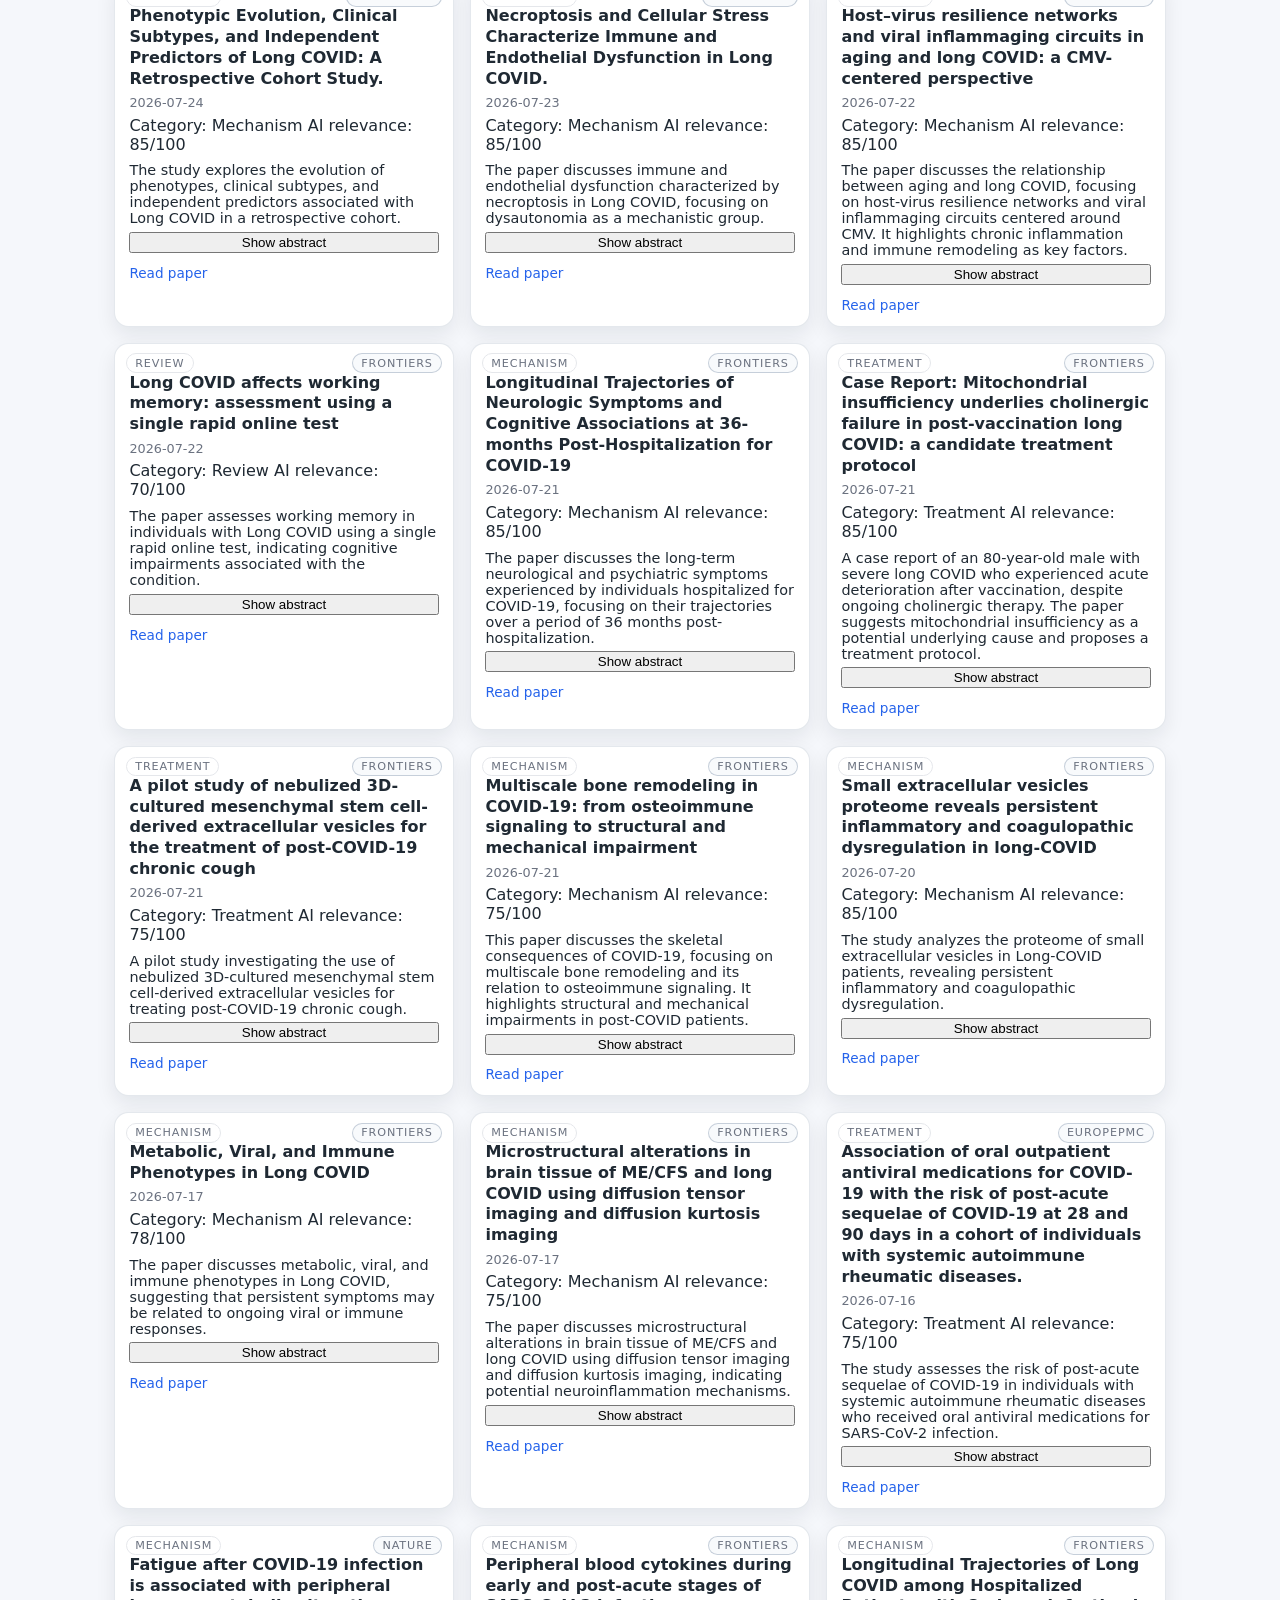
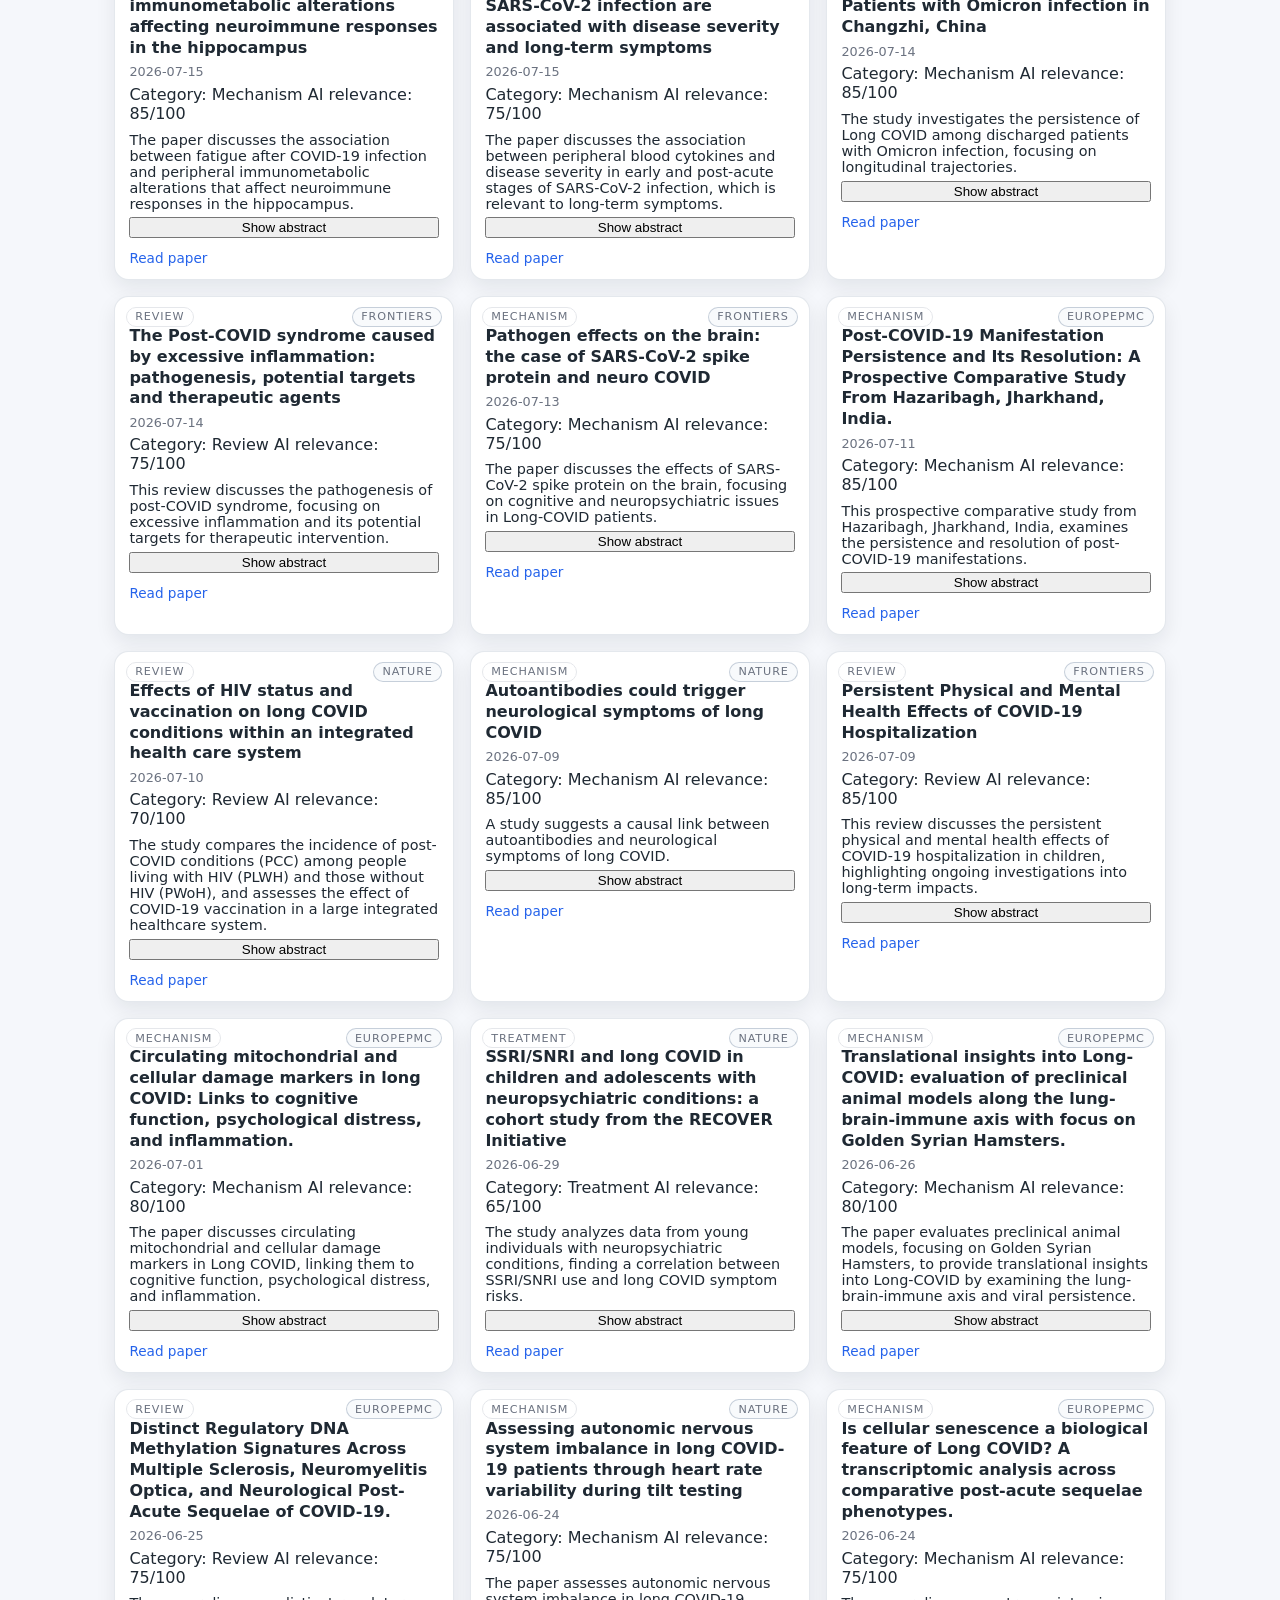
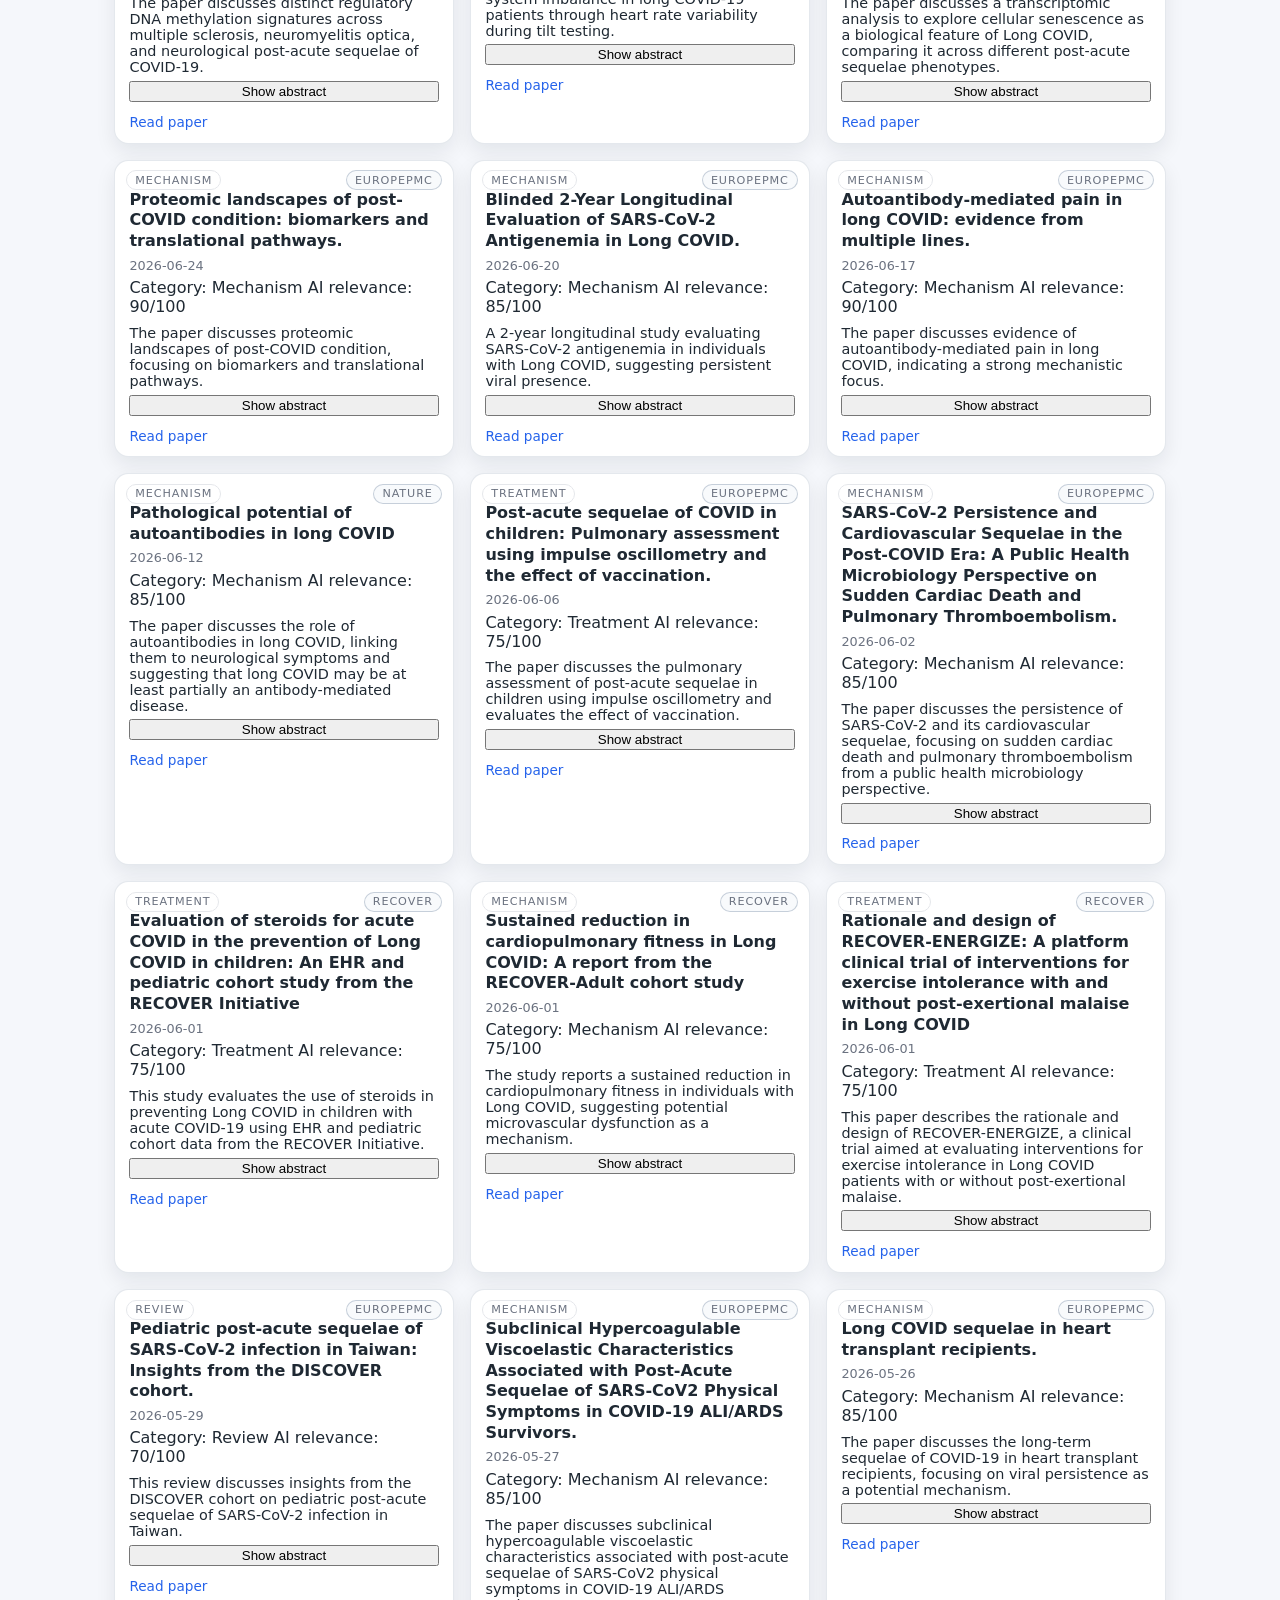
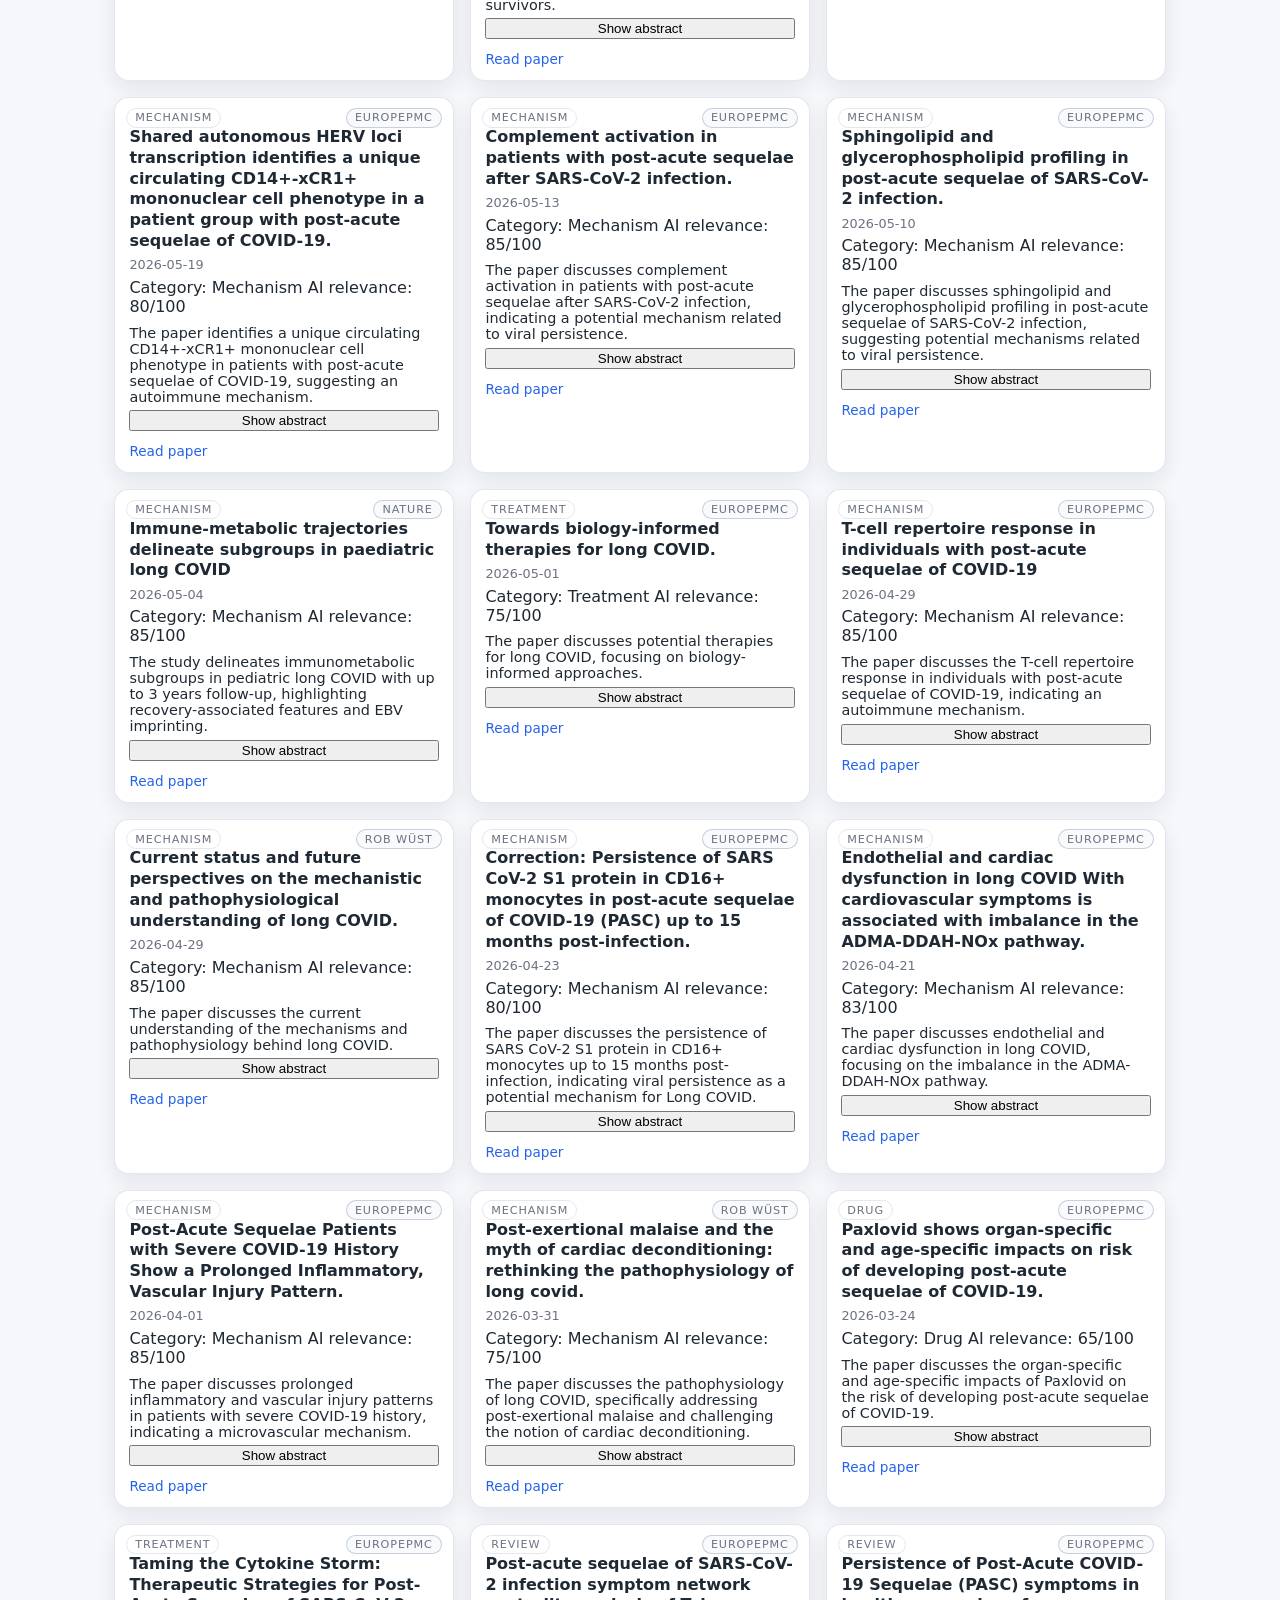
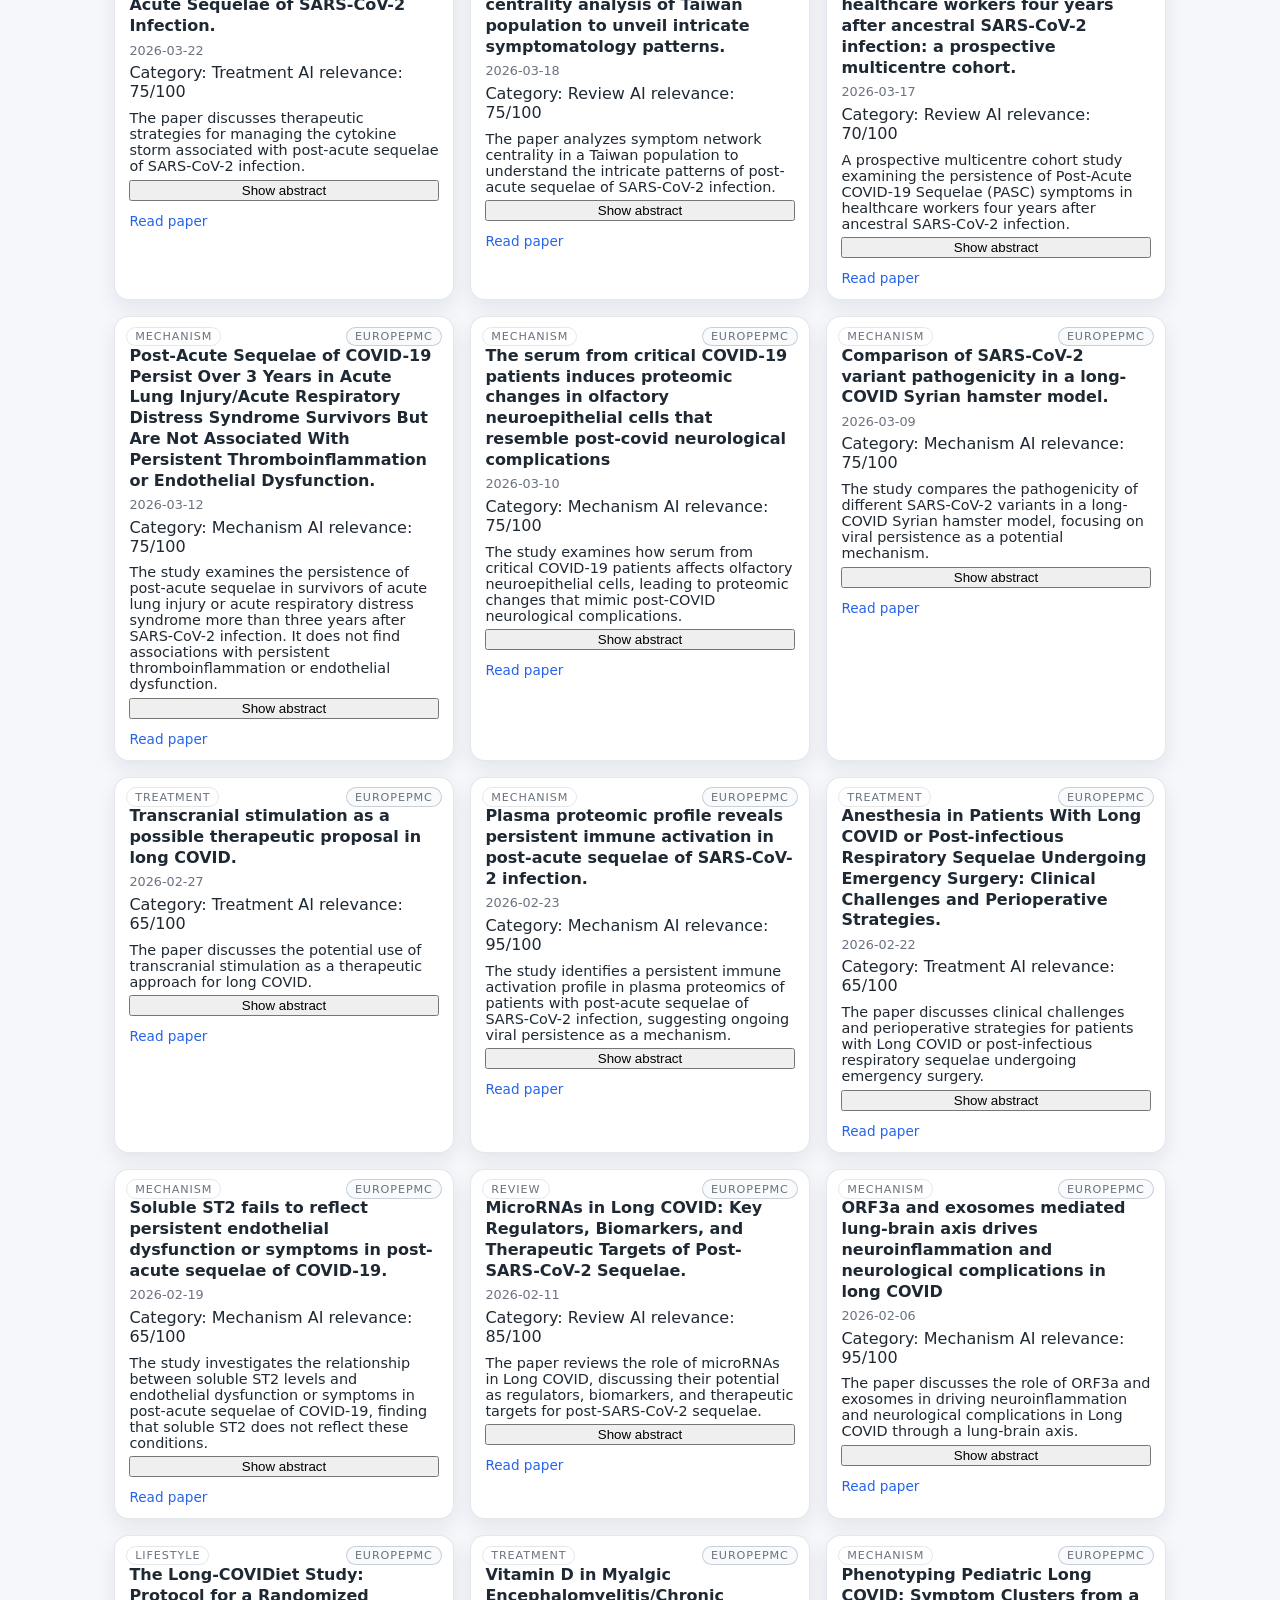
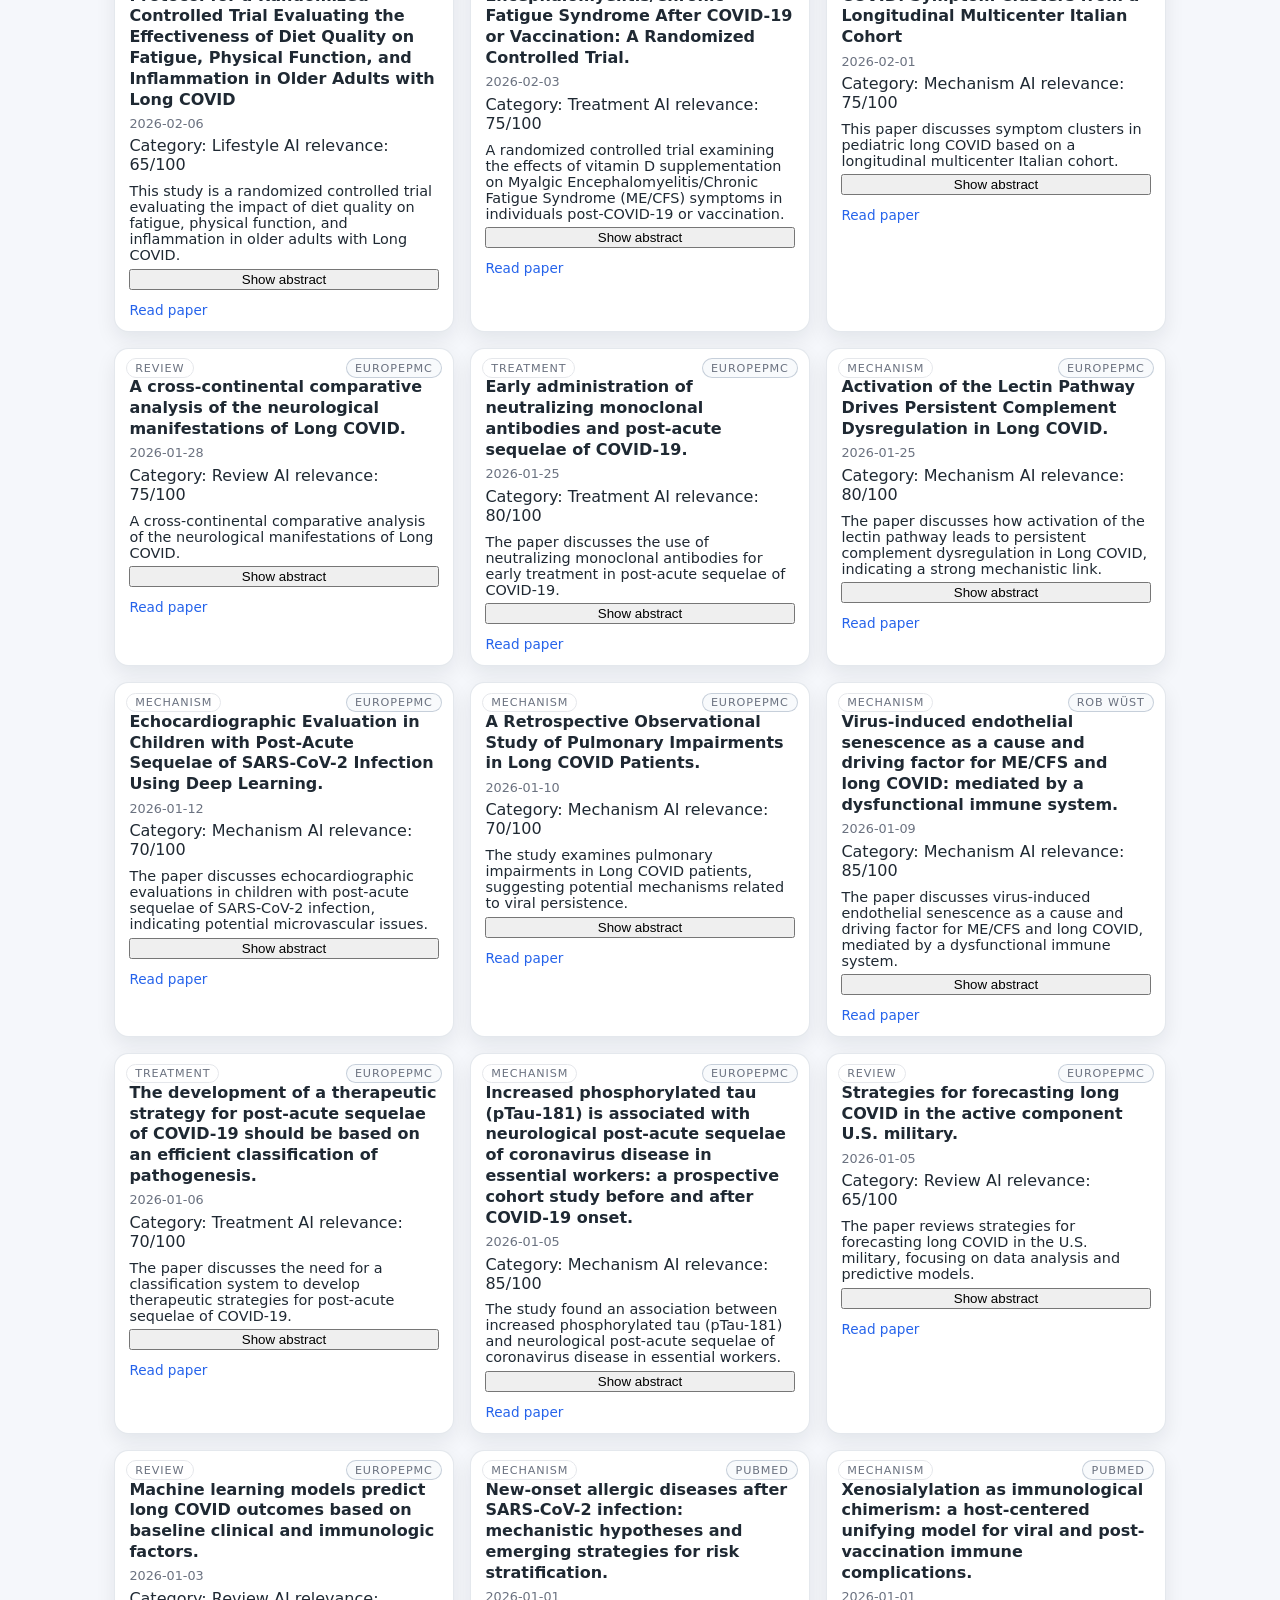
==== commit 946e7a9e: "Update LC papers" ====
--- a/index.html
+++ b/index.html
@@ -29,8 +29,8 @@
     <header class="header">
     
         <div class="stats-badge">
-            📊 Updated: <span id="stat-updated">2026-10-12</span> —
-            Total papers: <span id="stat-total-badge">258</span>
+            📊 Updated: <span id="stat-updated">2026-10-19</span> —
+            Total papers: <span id="stat-total-badge">263</span>
         </div>
 
         <div class="header-row">
@@ -7846,6 +7846,156 @@
     <p class="abstract hidden" data-full="Background Persistent exertional dyspnea is a common symptom in long COVID, and routine cardiopulmonary testing is often unrevealing. The underlying mechanis...">Background Persistent exertional dyspnea is a common symptom in long COVID, and routine cardiopulmonary testing is often unrevealing. The underlying mechanis...</p>
 
     <a href="https://www.frontiersin.org/journals/physiology/articles/10.3389/fphys.2026.1968156/full" target="_blank">Read paper</a>
+</div>
+
+<div class="paper-card" data-source="frontiers" data-category="mechanism" data-mech="immune-dysregulation">
+    <span class="source-badge source-frontiers">Frontiers</span>
+    <span class="subject-badge">Mechanism</span>
+
+    <h2>Correction: Cardiovascular sequelae of Long COVID: immune dysregulation inflammation as central drivers</h2>
+    <div class="date">2026-10-16</div>
+
+    <div class="ai-meta">
+        <span class="ai-category">Category: Mechanism</span>
+        <span class="ai-score">AI relevance: 80/100</span>
+    </div>
+
+    <p class="ai-summary">This paper discusses the cardiovascular sequelae of Long COVID, emphasizing immune dysregulation and inflammation as central drivers.</p>
+
+    <button class="toggle-abstract"
+        onclick="
+            const abs = this.parentElement.querySelector('.abstract');
+            abs.classList.toggle('hidden');
+            this.textContent = abs.classList.contains('hidden')
+                ? 'Show abstract'
+                : 'Hide abstract';
+        ">
+        Show abstract
+    </button>
+
+    <p class="abstract hidden" data-full="Front. Immunol.">Front. Immunol.</p>
+
+    <a href="https://www.frontiersin.org/journals/immunology/articles/10.3389/fimmu.2026.2025243/full" target="_blank">Read paper</a>
+</div>
+
+<div class="paper-card" data-source="frontiers" data-category="mechanism" data-mech="neuroinflammation">
+    <span class="source-badge source-frontiers">Frontiers</span>
+    <span class="subject-badge">Mechanism</span>
+
+    <h2>Persistent neutrophil maturation deficits associate with cognitive impairment in individuals with post-acute sequelae of COVID-19</h2>
+    <div class="date">2026-10-14</div>
+
+    <div class="ai-meta">
+        <span class="ai-category">Category: Mechanism</span>
+        <span class="ai-score">AI relevance: 80/100</span>
+    </div>
+
+    <p class="ai-summary">The paper discusses persistent cognitive impairments and immune dysregulation in individuals with post-acute sequelae of COVID-19, focusing on neutrophil maturation deficits.</p>
+
+    <button class="toggle-abstract"
+        onclick="
+            const abs = this.parentElement.querySelector('.abstract');
+            abs.classList.toggle('hidden');
+            this.textContent = abs.classList.contains('hidden')
+                ? 'Show abstract'
+                : 'Hide abstract';
+        ">
+        Show abstract
+    </button>
+
+    <p class="abstract hidden" data-full="Post-COVID-19 condition, or post-acute sequelae of COVID-19 (PASC), is characterized by persistent cognitive impairments and immune dysregulation. While neut...">Post-COVID-19 condition, or post-acute sequelae of COVID-19 (PASC), is characterized by persistent cognitive impairments and immune dysregulation. While neut...</p>
+
+    <a href="https://www.frontiersin.org/journals/immunology/articles/10.3389/fimmu.2026.1885356/full" target="_blank">Read paper</a>
+</div>
+
+<div class="paper-card" data-source="europepmc" data-category="mechanism" data-mech="non-mechanistic">
+    <span class="source-badge source-europepmc">EuropePMC</span>
+    <span class="subject-badge">Mechanism</span>
+
+    <h2>Four-Year Longitudinal Phenotyping of Post-Acute Sequelae of SARS-CoV-2 Infection (PASC): A Single-Centre Cohort Study</h2>
+    <div class="date">2026-09-26</div>
+
+    <div class="ai-meta">
+        <span class="ai-category">Category: Mechanism</span>
+        <span class="ai-score">AI relevance: 80/100</span>
+    </div>
+
+    <p class="ai-summary">This study provides a four-year longitudinal analysis of post-acute sequelae of SARS-CoV-2 infection, focusing on the phenotyping and mechanisms involved.</p>
+
+    <button class="toggle-abstract"
+        onclick="
+            const abs = this.parentElement.querySelector('.abstract');
+            abs.classList.toggle('hidden');
+            this.textContent = abs.classList.contains('hidden')
+                ? 'Show abstract'
+                : 'Hide abstract';
+        ">
+        Show abstract
+    </button>
+
+    <p class="abstract hidden" data-full="This study provides a four-year longitudinal analysis of post-acute sequelae of SARS-CoV-2 infection, focusing on the phenotyping and mechanisms involved.">This study provides a four-year longitudinal analysis of post-acute sequelae of SARS-CoV-2 infection, focusing on the phenotyping and mechanisms involved.</p>
+
+    <a href="https://europepmc.org/article/PMC/PMC13665992" target="_blank">Read paper</a>
+</div>
+
+<div class="paper-card" data-source="europepmc" data-category="mechanism" data-mech="non-mechanistic">
+    <span class="source-badge source-europepmc">EuropePMC</span>
+    <span class="subject-badge">Mechanism</span>
+
+    <h2>Oral Fluid Inflammatory Biomarker Profile in Long COVID: Evaluation of Oral Active and Total MMP-8, MMP-9, and TIMP-1 in Relation to BMI and Disease Status.</h2>
+    <div class="date">2026-10-13</div>
+
+    <div class="ai-meta">
+        <span class="ai-category">Category: Mechanism</span>
+        <span class="ai-score">AI relevance: 70/100</span>
+    </div>
+
+    <p class="ai-summary">The paper evaluates oral fluid inflammatory biomarkers, specifically MMP-8, MMP-9, and TIMP-1, in relation to body mass index (BMI) and disease status in Long COVID patients.</p>
+
+    <button class="toggle-abstract"
+        onclick="
+            const abs = this.parentElement.querySelector('.abstract');
+            abs.classList.toggle('hidden');
+            this.textContent = abs.classList.contains('hidden')
+                ? 'Show abstract'
+                : 'Hide abstract';
+        ">
+        Show abstract
+    </button>
+
+    <p class="abstract hidden" data-full="The paper evaluates oral fluid inflammatory biomarkers, specifically MMP-8, MMP-9, and TIMP-1, in relation to body mass index (BMI) and disease status in Long COVID patients.">The paper evaluates oral fluid inflammatory biomarkers, specifically MMP-8, MMP-9, and TIMP-1, in relation to body mass index (BMI) and disease status in Long COVID patients.</p>
+
+    <a href="https://pubmed.ncbi.nlm.nih.gov/42869415/" target="_blank">Read paper</a>
+</div>
+
+<div class="paper-card" data-source="europepmc" data-category="mechanism" data-mech="viral-persistence">
+    <span class="source-badge source-europepmc">EuropePMC</span>
+    <span class="subject-badge">Mechanism</span>
+
+    <h2>Persistent Immune Thrombocytopenia as a Post-Acute Sequelae of COVID-19: A Case Report.</h2>
+    <div class="date">2026-10-06</div>
+
+    <div class="ai-meta">
+        <span class="ai-category">Category: Mechanism</span>
+        <span class="ai-score">AI relevance: 70/100</span>
+    </div>
+
+    <p class="ai-summary">This case report discusses persistent immune thrombocytopenia as a post-acute sequelae of COVID-19, suggesting a potential mechanism involving viral persistence.</p>
+
+    <button class="toggle-abstract"
+        onclick="
+            const abs = this.parentElement.querySelector('.abstract');
+            abs.classList.toggle('hidden');
+            this.textContent = abs.classList.contains('hidden')
+                ? 'Show abstract'
+                : 'Hide abstract';
+        ">
+        Show abstract
+    </button>
+
+    <p class="abstract hidden" data-full="This case report discusses persistent immune thrombocytopenia as a post-acute sequelae of COVID-19, suggesting a potential mechanism involving viral persistence.">This case report discusses persistent immune thrombocytopenia as a post-acute sequelae of COVID-19, suggesting a potential mechanism involving viral persistence.</p>
+
+    <a href="https://pubmed.ncbi.nlm.nih.gov/42845832/" target="_blank">Read paper</a>
 </div>
 <!-- SCRAPER_INJECT_END -->
 
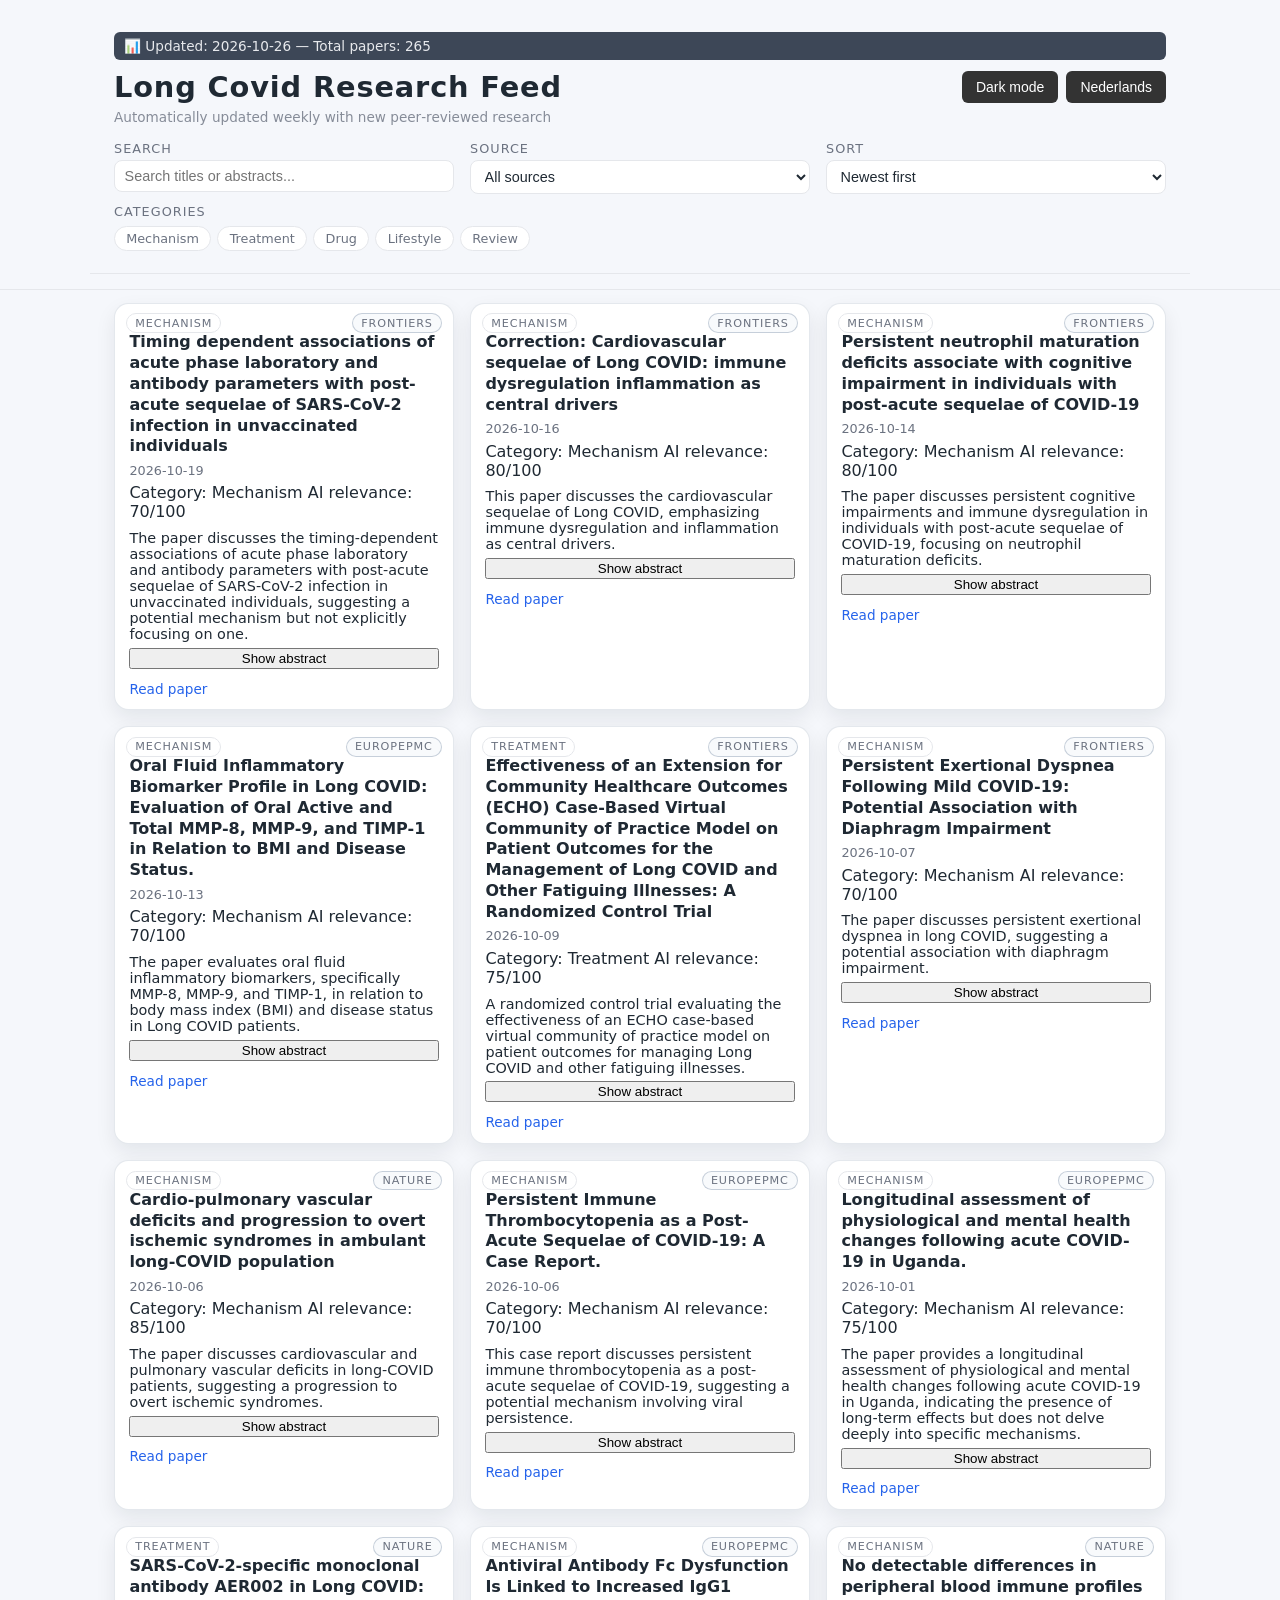
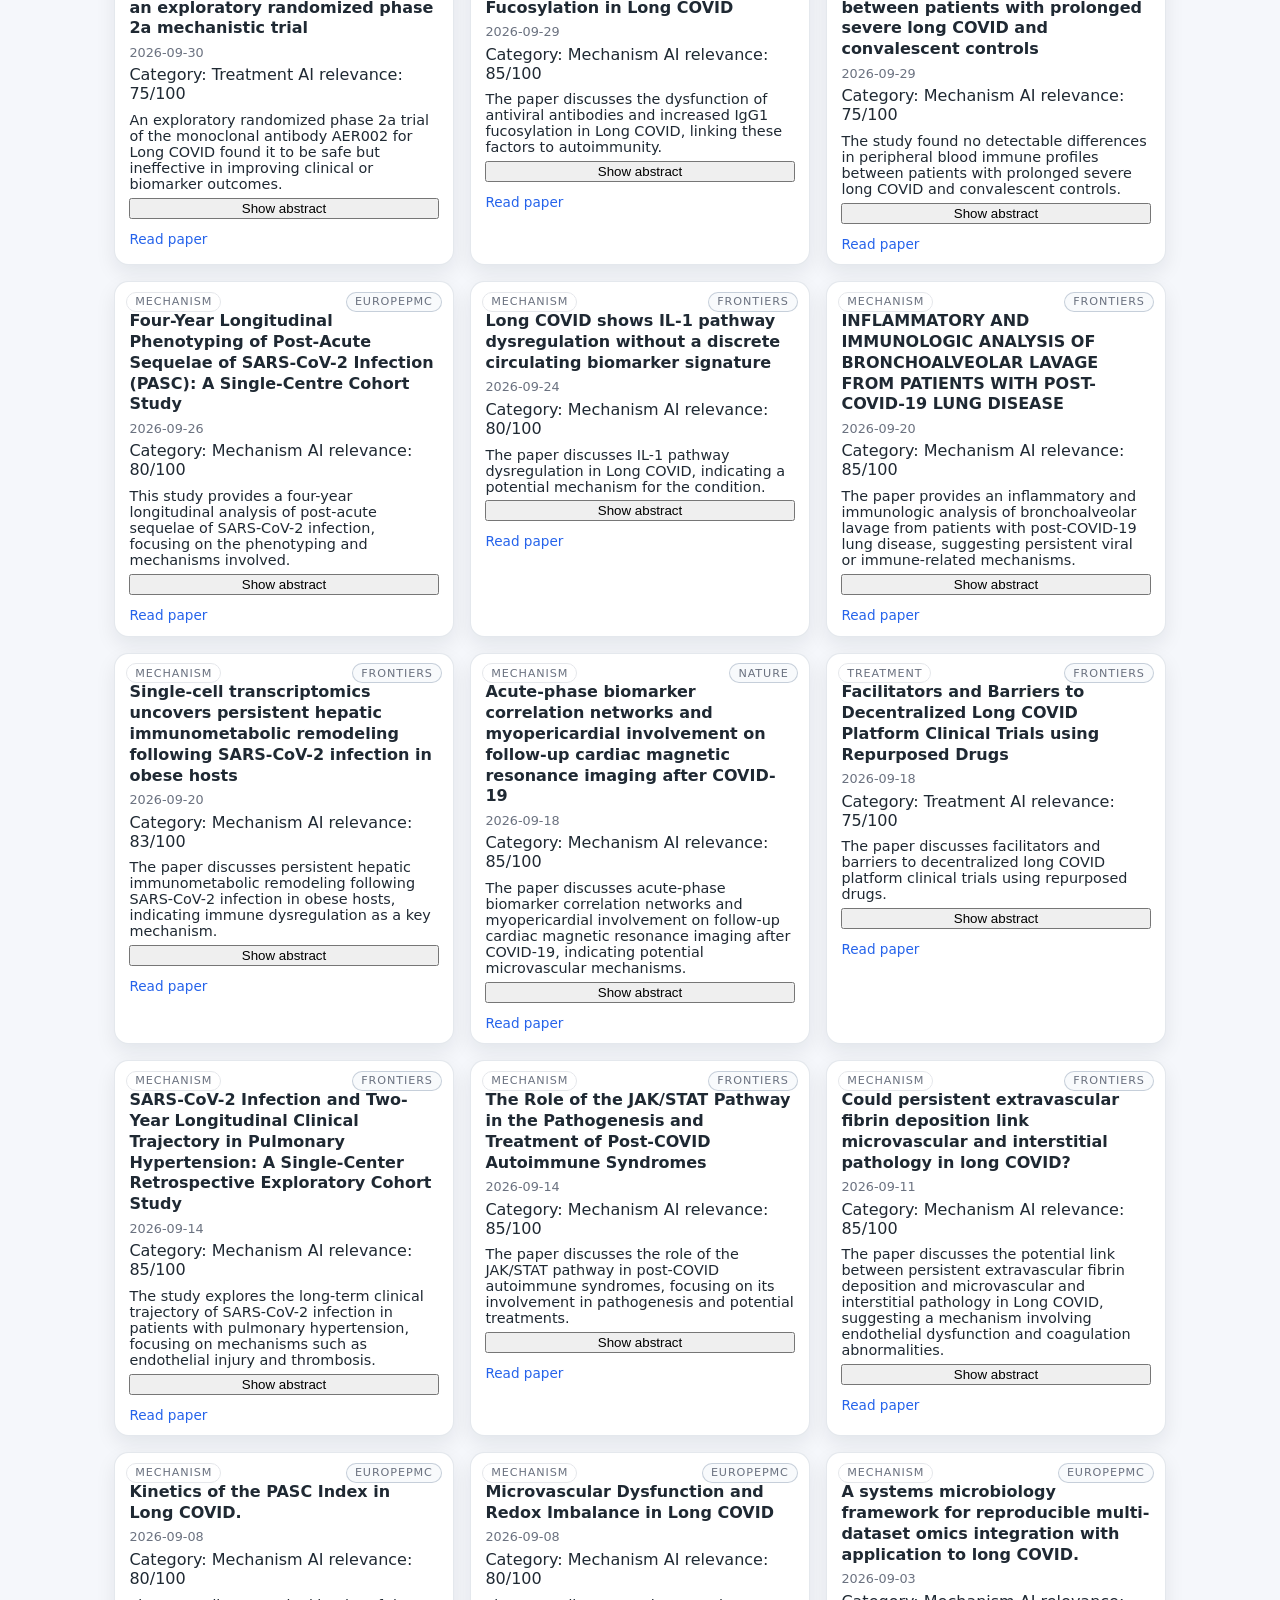
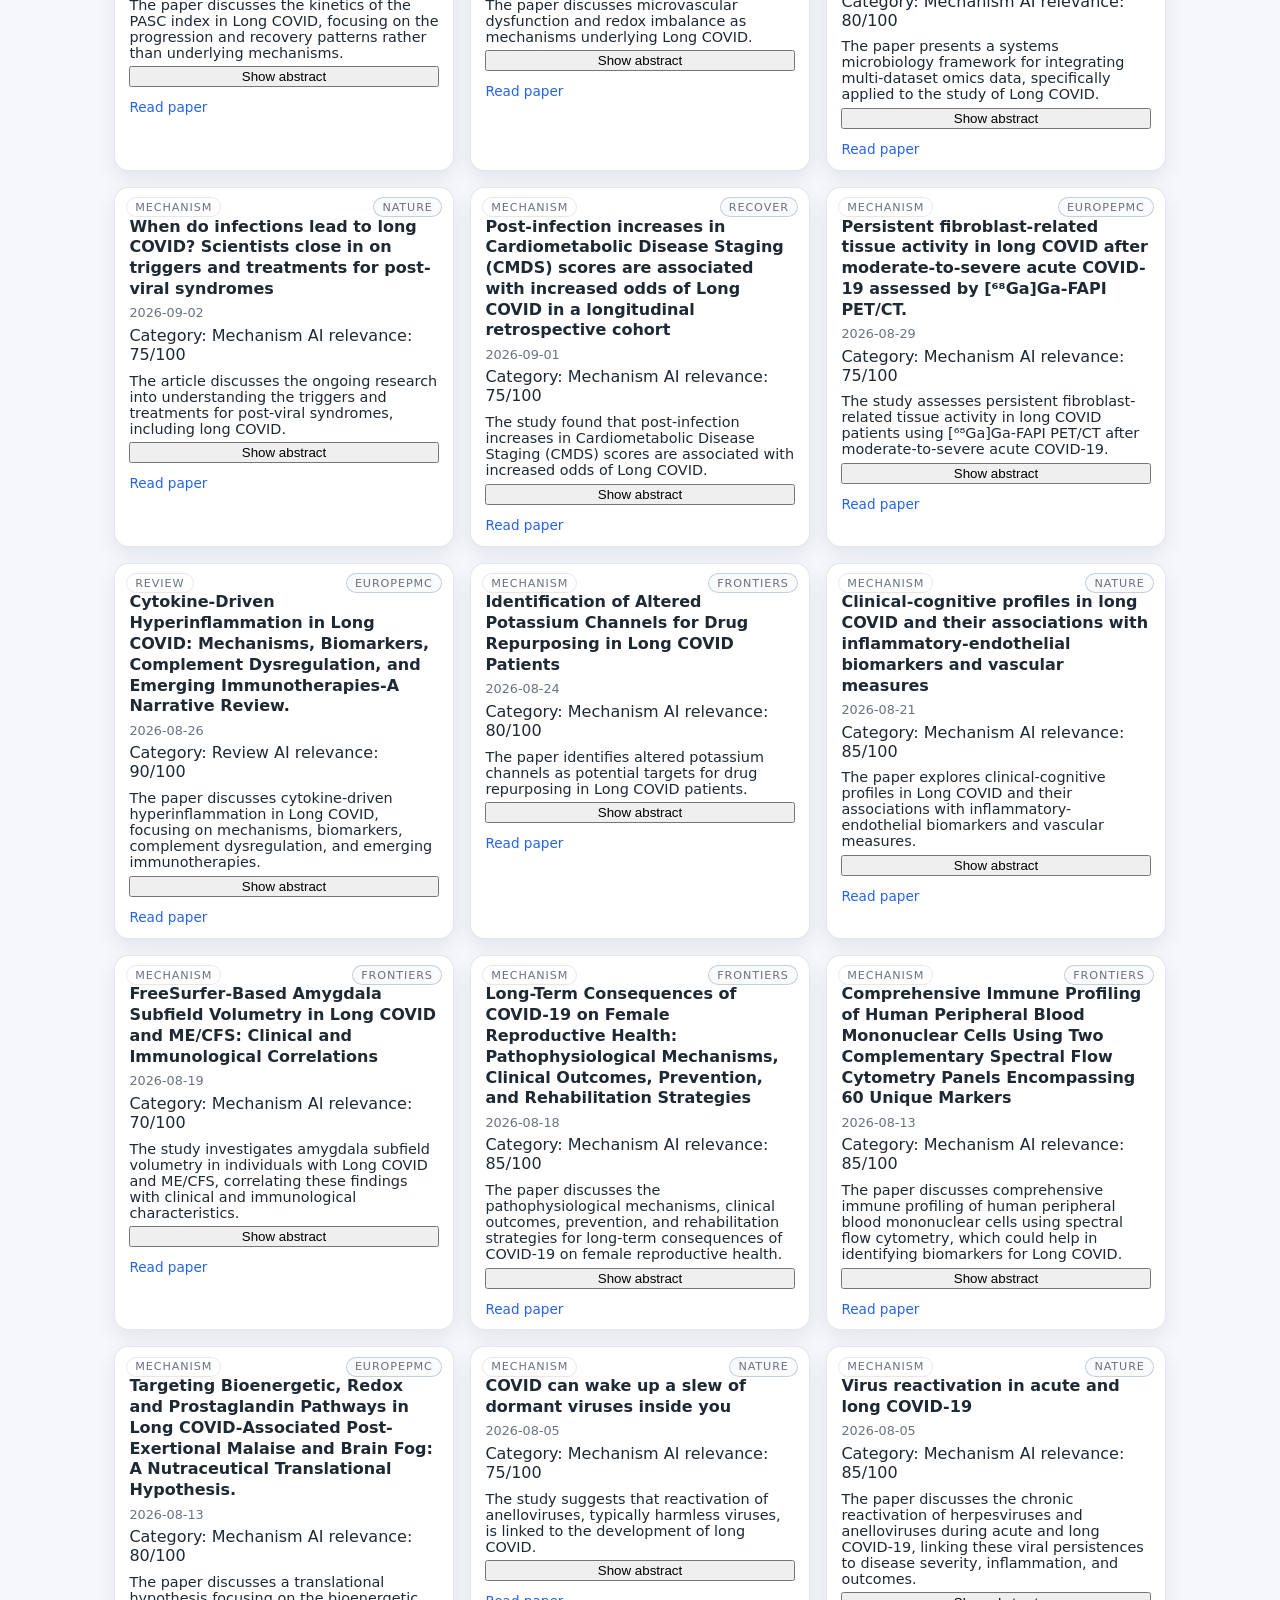
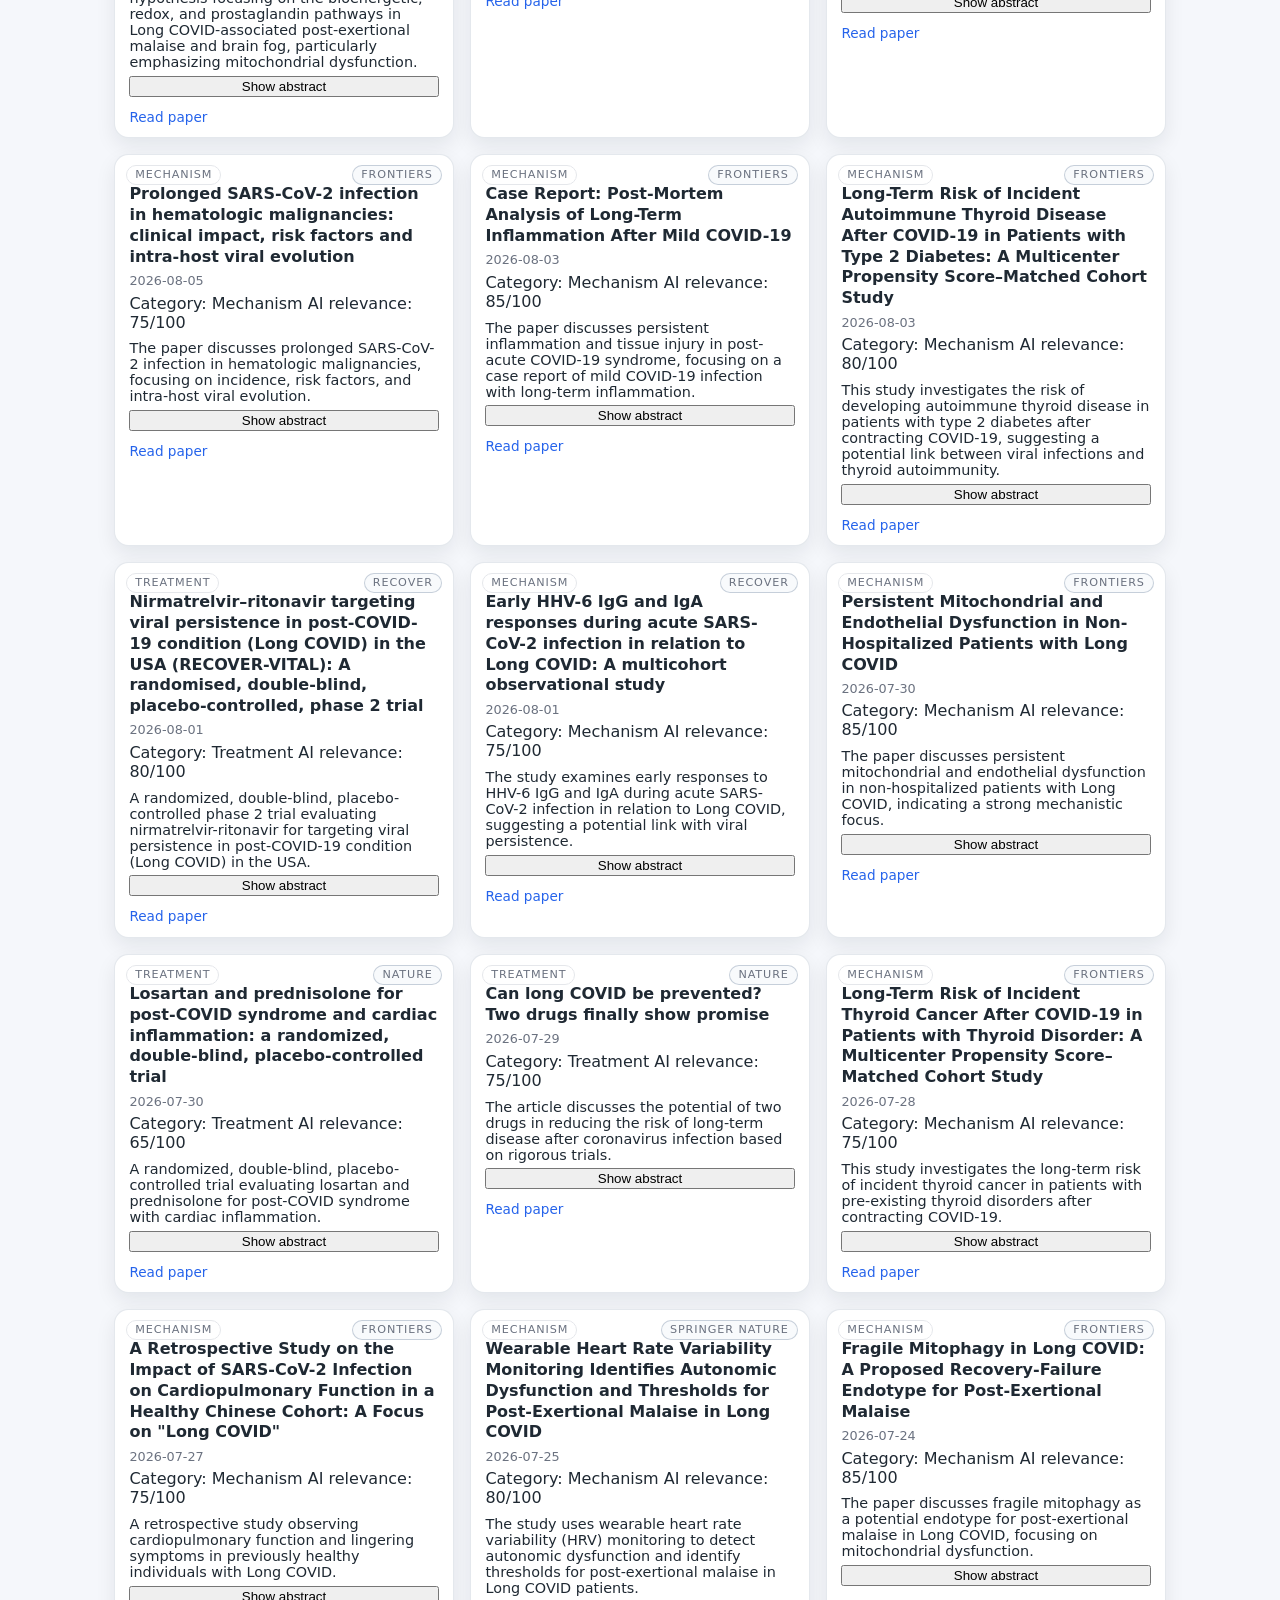
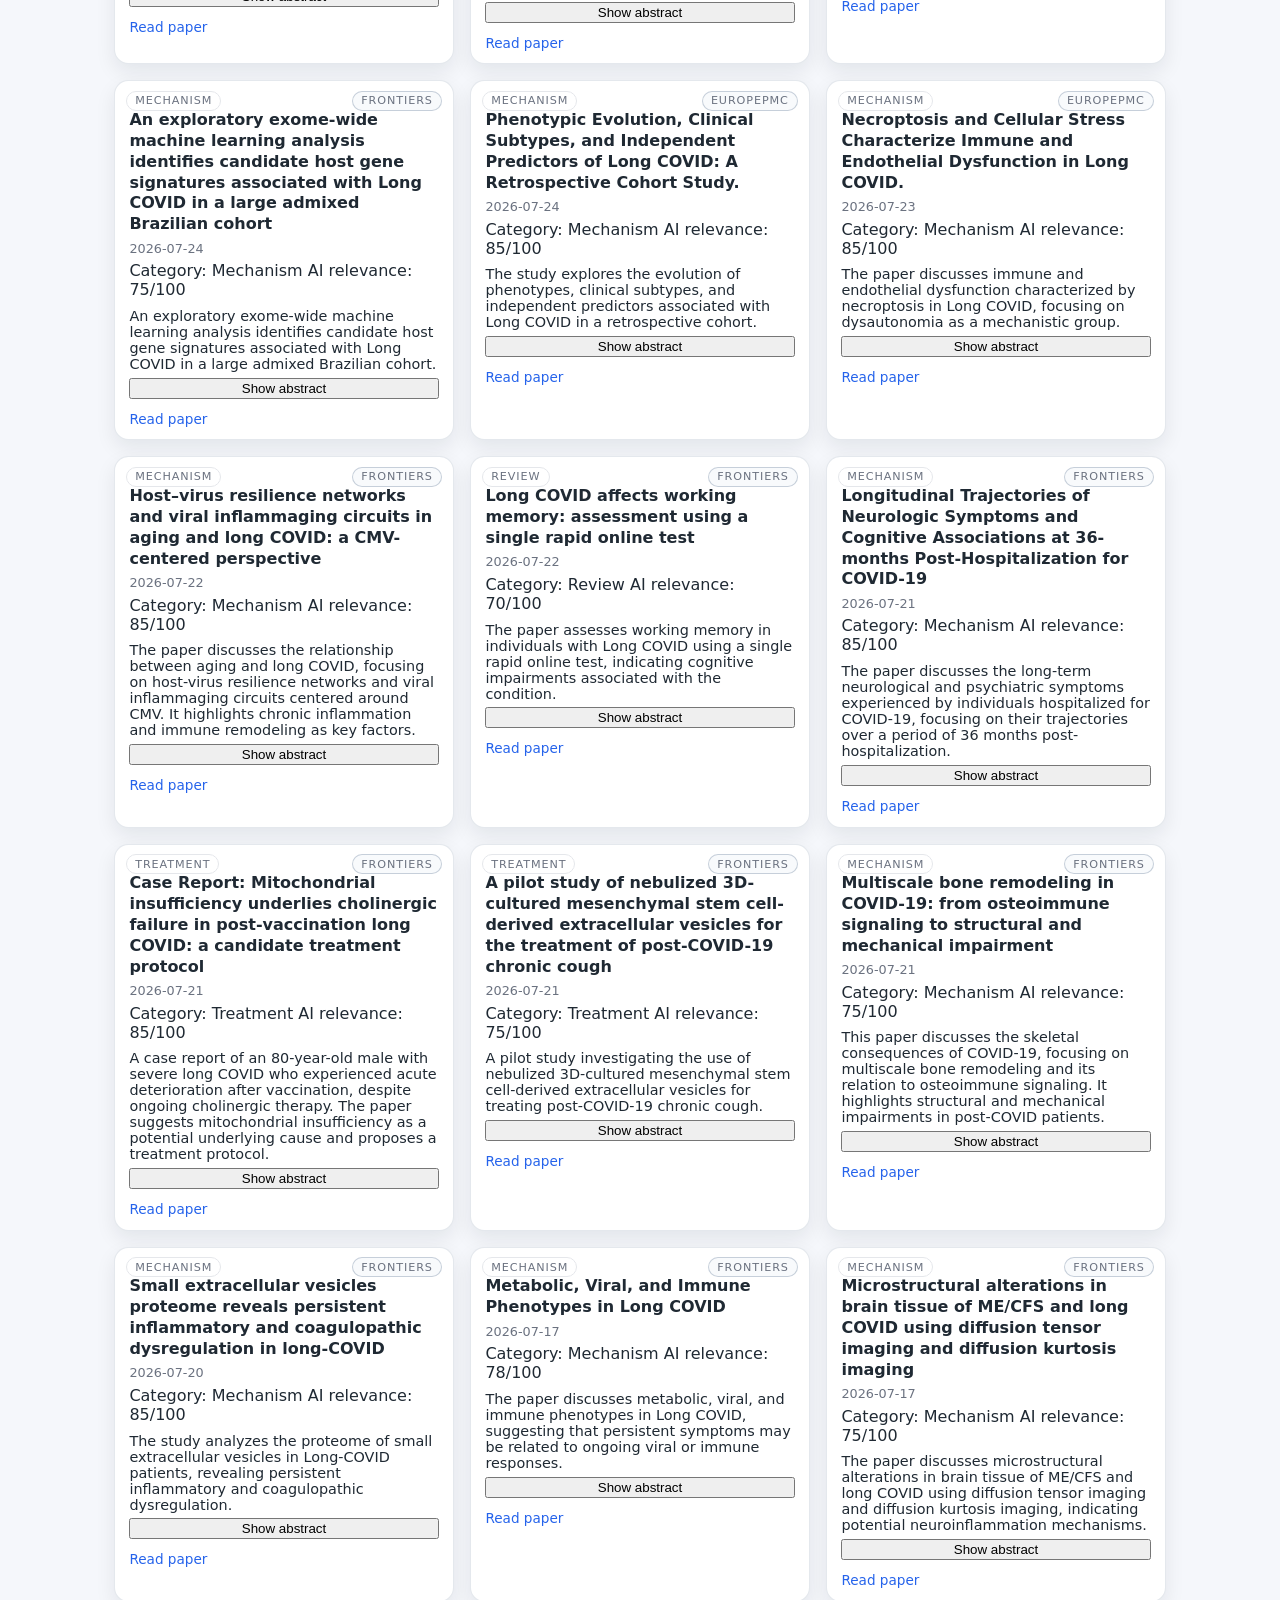
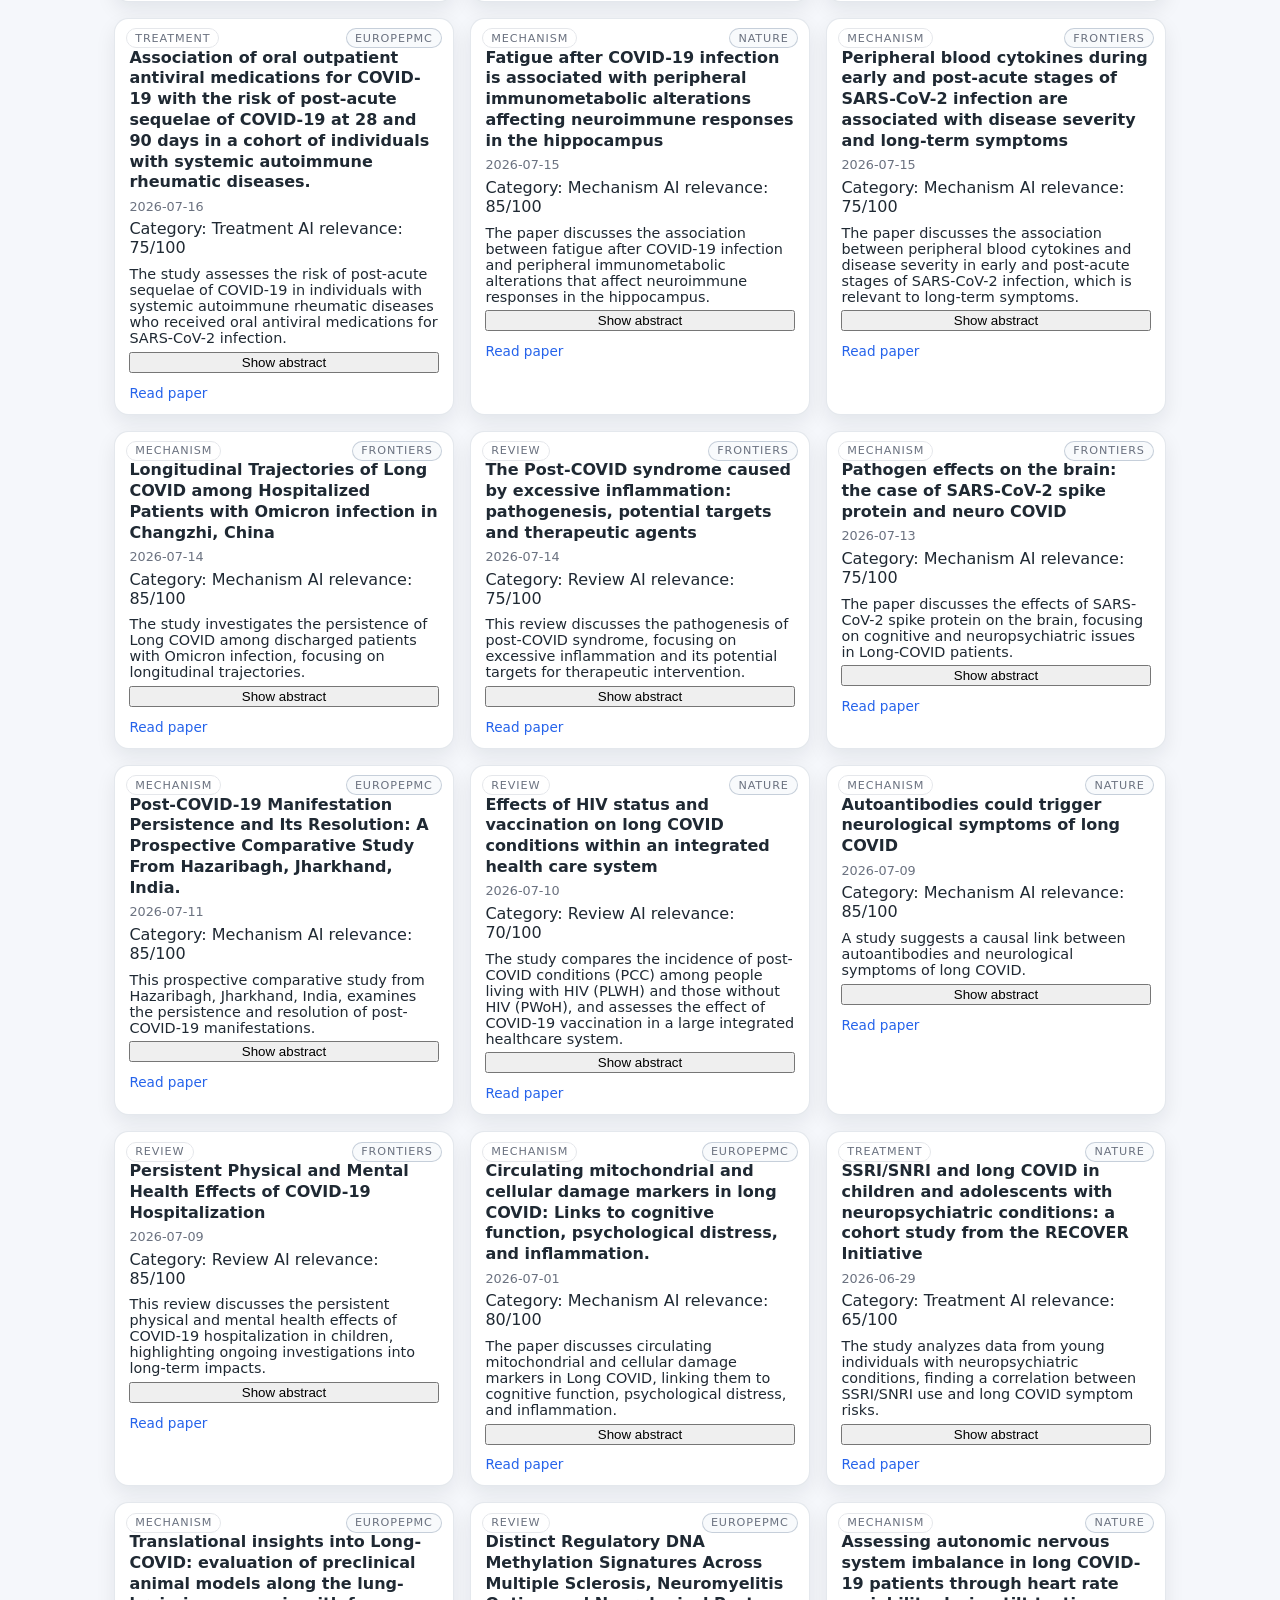
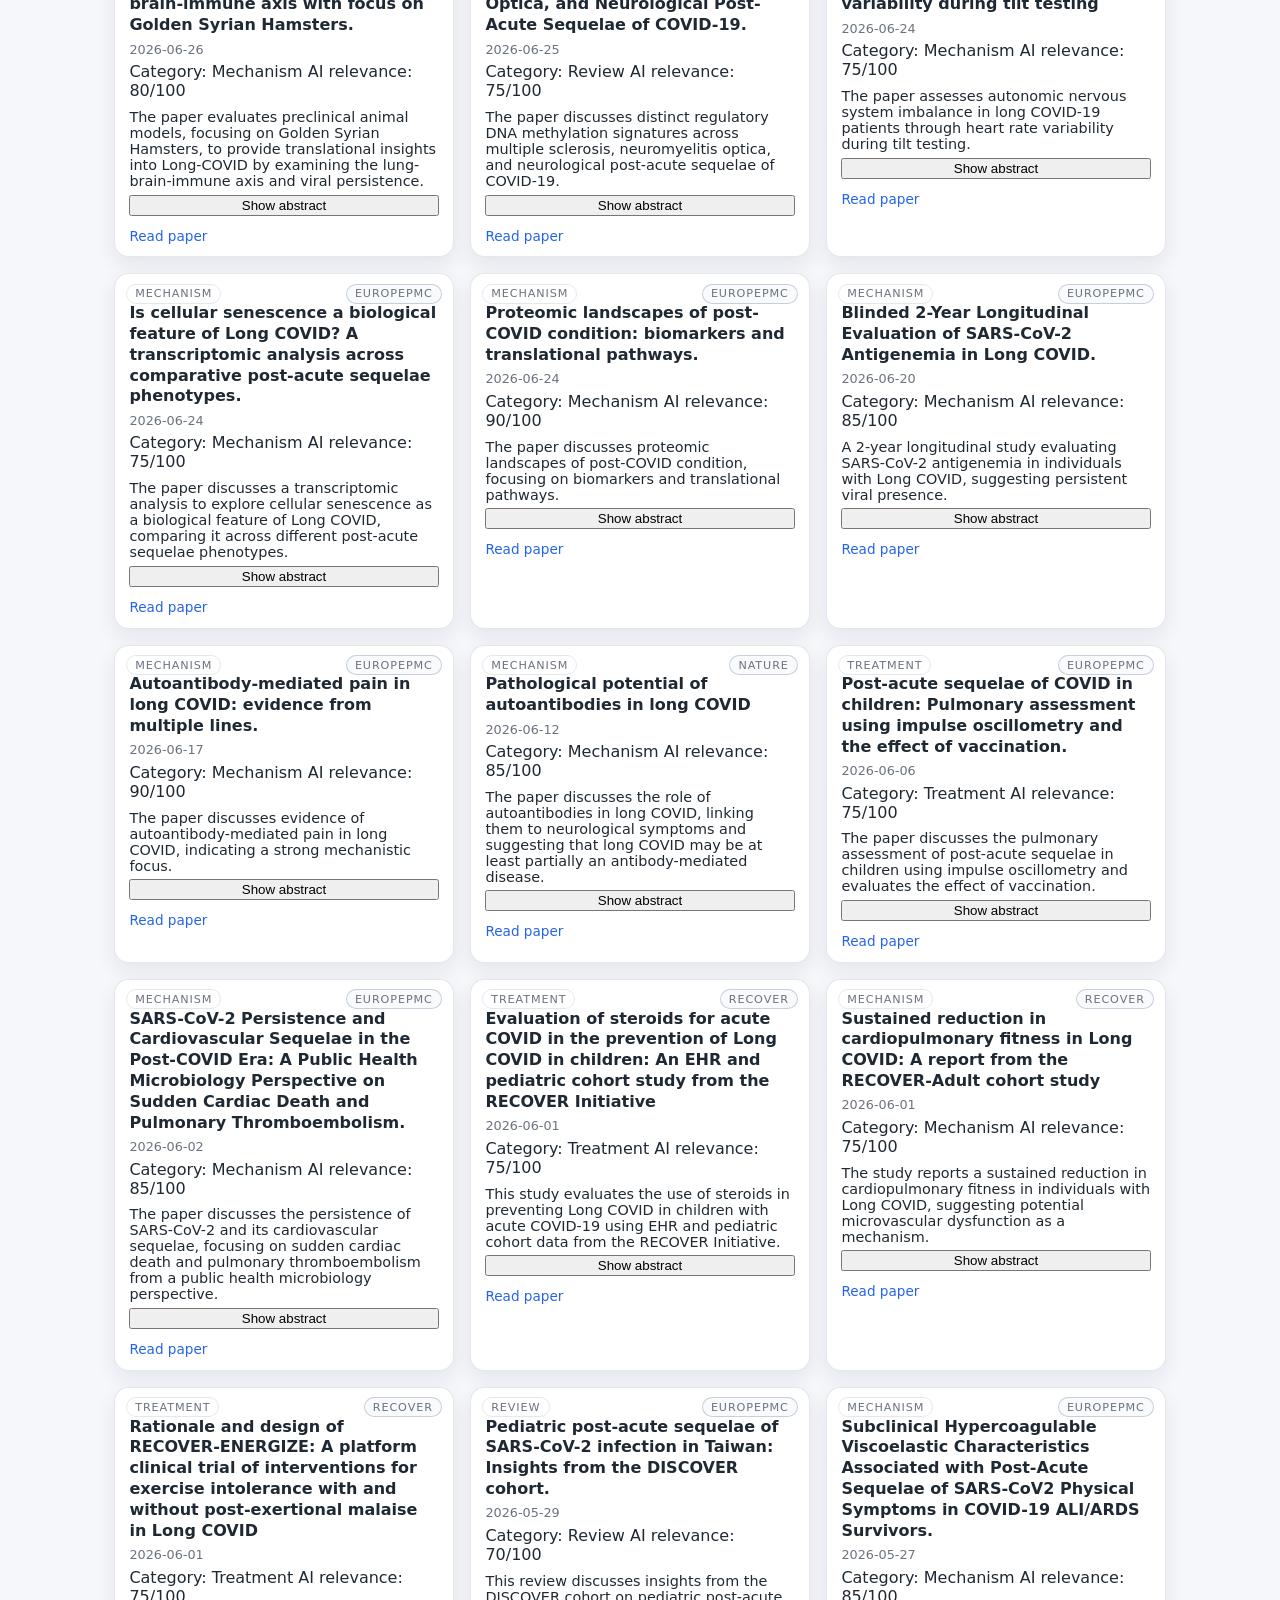
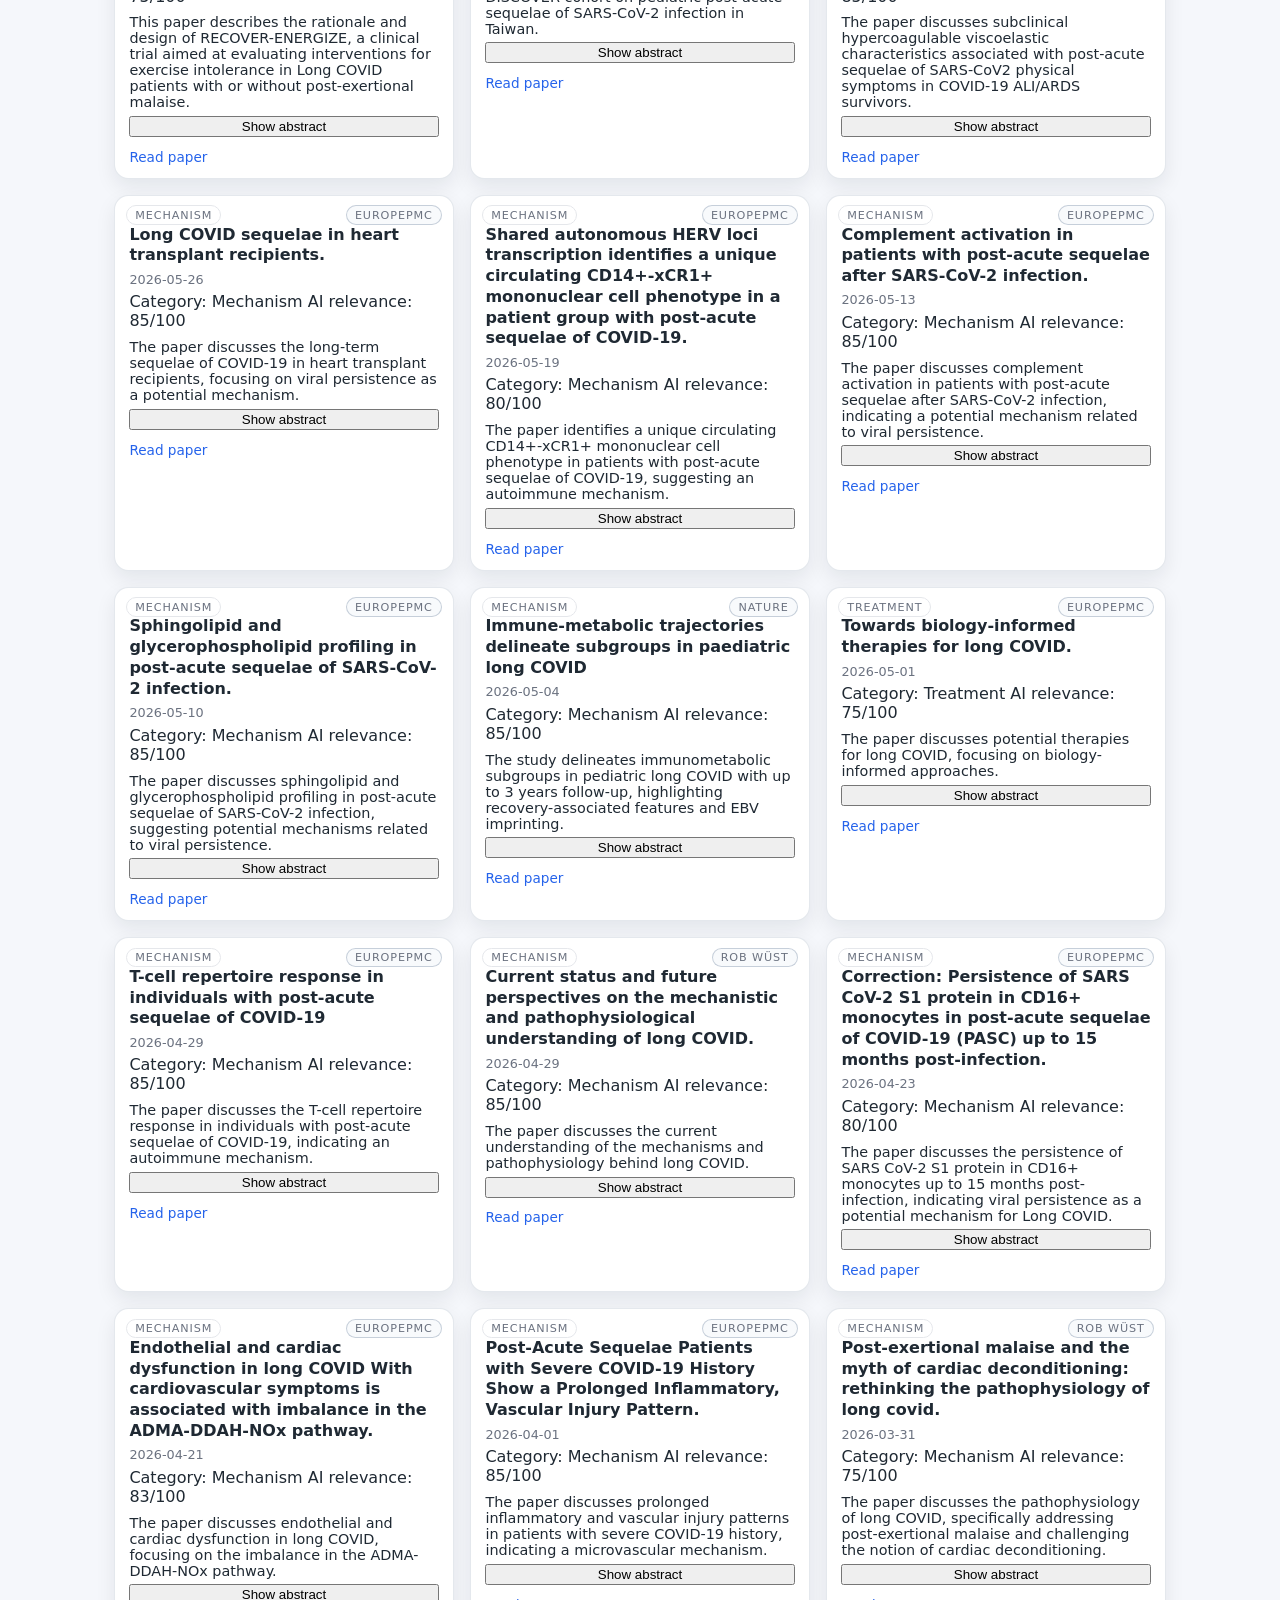
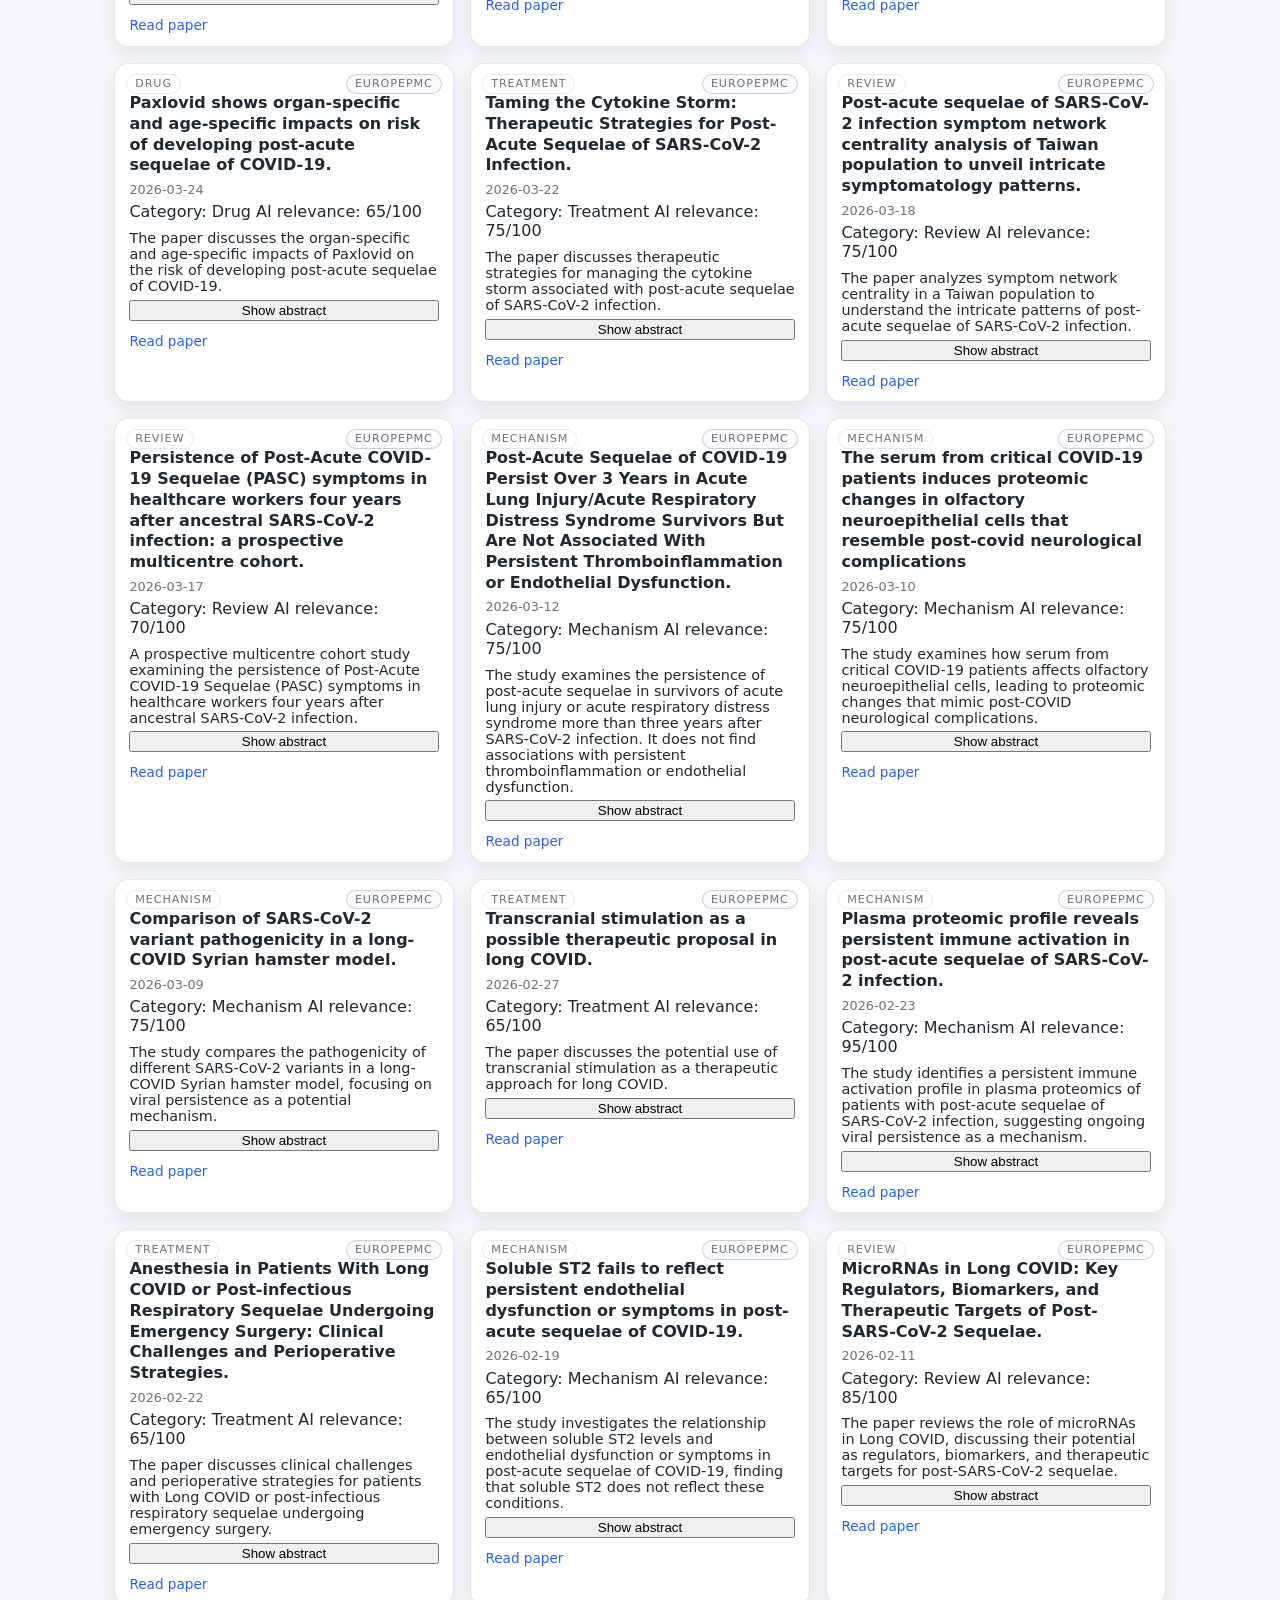
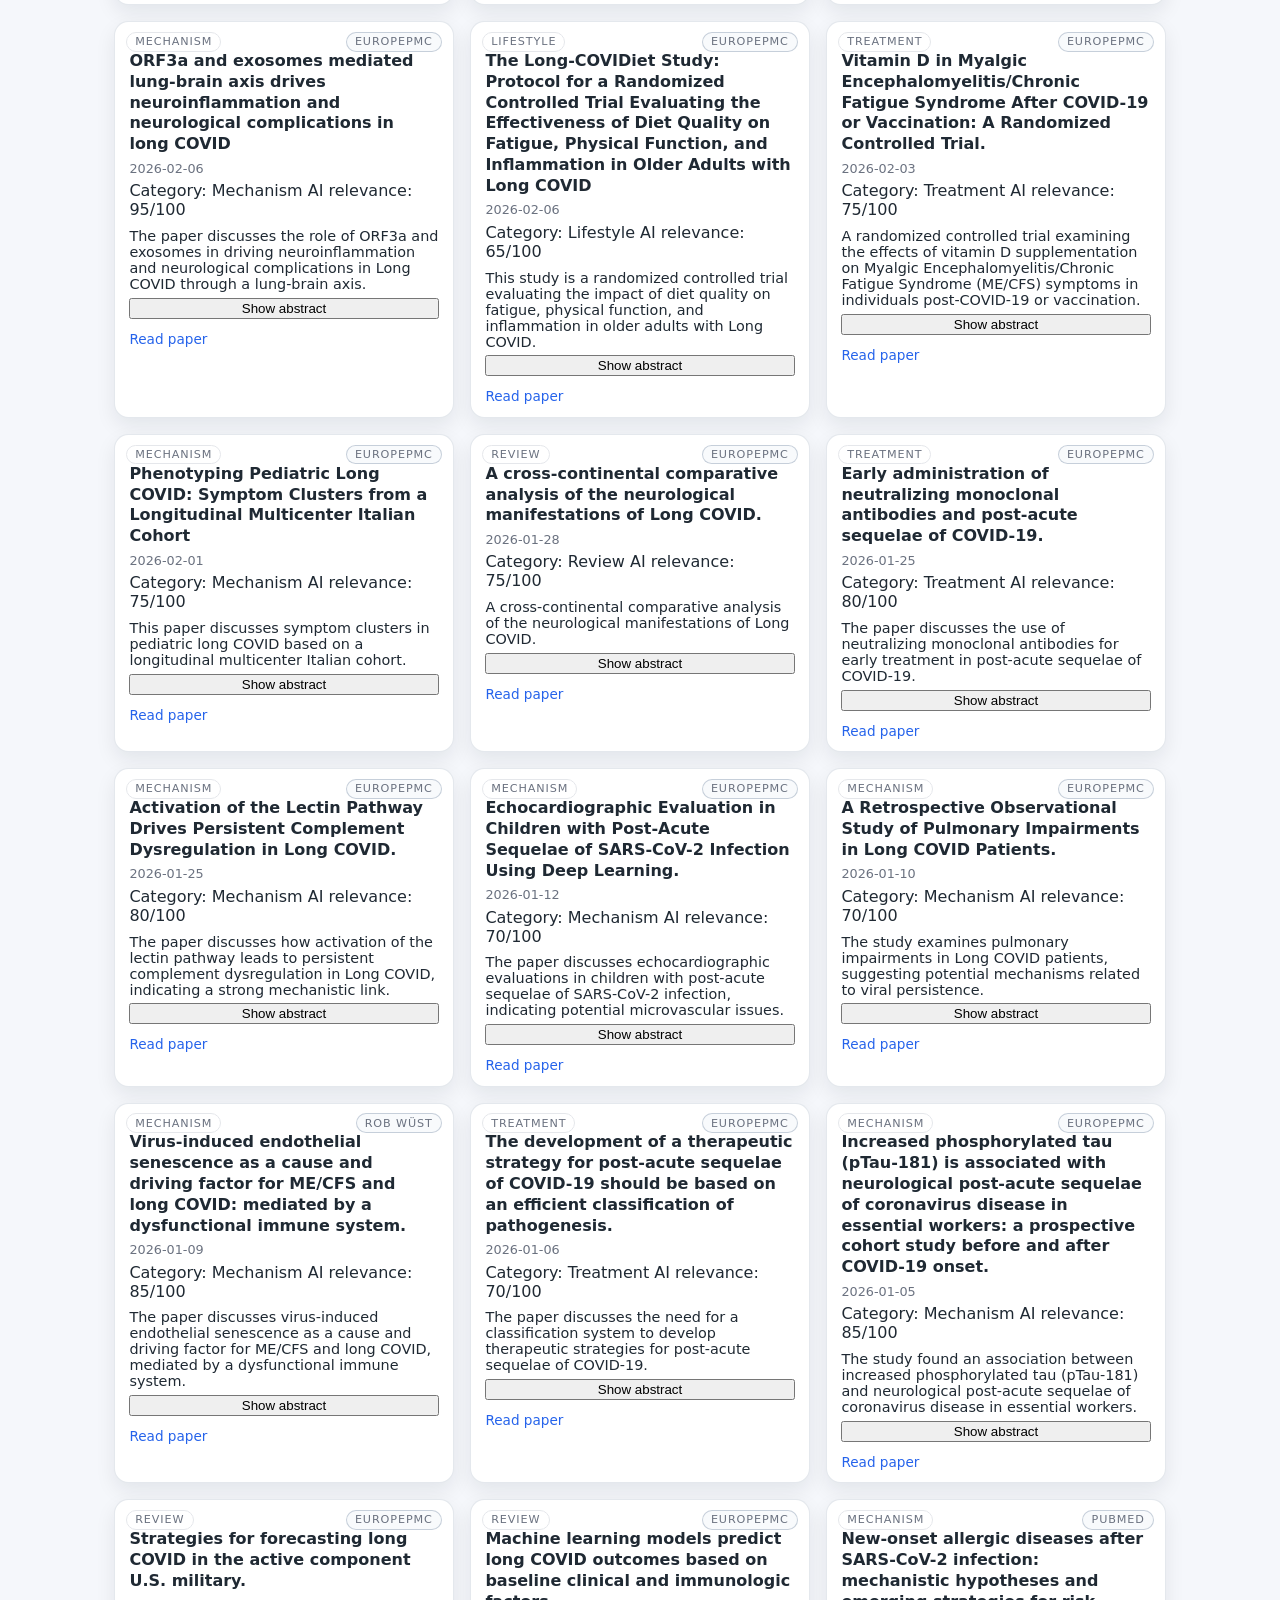
==== commit bc131ab5: "Update LC papers" ====
--- a/index.html
+++ b/index.html
@@ -29,8 +29,8 @@
     <header class="header">
     
         <div class="stats-badge">
-            📊 Updated: <span id="stat-updated">2026-10-19</span> —
-            Total papers: <span id="stat-total-badge">263</span>
+            📊 Updated: <span id="stat-updated">2026-10-26</span> —
+            Total papers: <span id="stat-total-badge">265</span>
         </div>
 
         <div class="header-row">
@@ -7996,6 +7996,66 @@
     <p class="abstract hidden" data-full="This case report discusses persistent immune thrombocytopenia as a post-acute sequelae of COVID-19, suggesting a potential mechanism involving viral persistence.">This case report discusses persistent immune thrombocytopenia as a post-acute sequelae of COVID-19, suggesting a potential mechanism involving viral persistence.</p>
 
     <a href="https://pubmed.ncbi.nlm.nih.gov/42845832/" target="_blank">Read paper</a>
+</div>
+
+<div class="paper-card" data-source="pubmed" data-category="treatment" data-mech="non-mechanistic">
+    <span class="source-badge source-pubmed">PubMed</span>
+    <span class="subject-badge">Treatment</span>
+
+    <h2>Overlapping Post-COVID Conditions: A Case of Myalgic Encephalomyelitis and Postural Orthostatic Tachycardia Syndrome Triggered by Sequential Epstein-Barr Virus (EBV) and Severe Acute Respiratory Syndrome Coronavirus 2 (SARS-CoV-2) Infections.</h2>
+    <div class="date">2026-01-01</div>
+
+    <div class="ai-meta">
+        <span class="ai-category">Category: Treatment</span>
+        <span class="ai-score">AI relevance: 75/100</span>
+    </div>
+
+    <p class="ai-summary">This case report discusses a patient who developed Myalgic Encephalomyelitis/Chronic Fatigue Syndrome (ME/CFS) and Postural Orthostatic Tachycardia Syndrome (POTS) following SARS-CoV-2 infection, with a prior history of Epstein-Barr virus mononucleosis. The case highlights the management strategies including pharmacological therapy, activity adjustments, and multidisciplinary approaches.</p>
+
+    <button class="toggle-abstract"
+        onclick="
+            const abs = this.parentElement.querySelector('.abstract');
+            abs.classList.toggle('hidden');
+            this.textContent = abs.classList.contains('hidden')
+                ? 'Show abstract'
+                : 'Hide abstract';
+        ">
+        Show abstract
+    </button>
+
+    <p class="abstract hidden" data-full="The rise in post-infectious syndromes following COVID-19, such as Myalgic Encephalomyelitis/Chronic Fatigue Syndrome (ME/CFS) and Postural Orthostatic Tachycardia Syndrome (POTS), has become increasingly common in clinical practice, representing an emerging clinical challenge. This case highlights a possible clinical scenario involving the interaction between sequential viral infections - such as the Epstein-Barr virus (EBV) and Severe Acute Respiratory Syndrome Coronavirus 2 (SARS-CoV-2) - in triggering overlapping chronic conditions. This report presents the case of a patient who developed ME/CFS and POTS following SARS-CoV-2 infection, with a prior history of EBV mononucleosis, and discusses the diagnostic, therapeutic, and pathophysiological implications. A 48-year-old woman with a history of mononucleosis in childhood developed persistent and disabling symptoms after COVID-19 in January 2022. She presented with extreme fatigue, orthostatic intolerance, paresthesia, cognitive dysfunction, and multisystem symptoms. After extensive investigation, she was diagnosed with ME/CFS (early 2023) and POTS (later that year). Mast Cell Activation Syndrome (MCAS) was considered as a hypothesis during follow-up, but objective testing was not confirmatory. Management included pharmacological therapy (including low-dose naltrexone, duloxetine, and palmitoylethanolamide (PEA)), activity adjustments (pacing), and a multidisciplinary approach, with partial and fluctuating responses. This case illustrates how viral infections such as EBV and SARS-CoV-2 may act as sequential triggers in an individual clinical trajectory compatible with the development of ME/CFS and POTS. The symptomatic overlap, the lack of readily available objective biomarkers in this patient, and the need for a predominantly clinical and functional diagnostic approach in her evaluation highlight the complexity of these conditions. This experience also underscores the importance of continued efforts in research, clinical training, and integrated care models to improve the management of patients presenting with post-COVID conditions (PCC).Copyright © 2026, Mayrink Magalhães et al.">The rise in post-infectious syndromes following COVID-19, such as Myalgic Encephalomyelitis/Chronic Fatigue Syndrome (ME/CFS) and Postural Orthostatic Tachycardia Syndrome (POTS), has become increasingly common in clinical practice, representing an emerging clinical challenge. This case highlights a possible clinical scenario involving the interaction between sequential viral infections - such as the Epstein-Barr virus (EBV) and Severe Acute Respiratory Syndrome Coronavirus 2 (SARS-CoV-2) - in triggering overlapping chronic conditions. This report presents the case of a patient who developed ME/CFS and POTS following SARS-CoV-2 infection, with a prior history of EBV mononucleosis, and discusses the diagnostic, therapeutic, and pathophysiological implications. A 48-year-old woman with a history of mononucleosis in childhood developed persistent and disabling symptoms after COVID-19 in January 2022. She presented with extreme fatigue, orthostatic intolerance, paresthesia, cognitive dysfunction, and multisystem symptoms. After extensive investigation, she was diagnosed with ME/CFS (early 2023) and POTS (later that year). Mast Cell Activation Syndrome (MCAS) was considered as a hypothesis during follow-up, but objective testing was not confirmatory. Management included pharmacological therapy (including low-dose naltrexone, duloxetine, and palmitoylethanolamide (PEA)), activity adjustments (pacing), and a multidisciplinary approach, with partial and fluctuating responses. This case illustrates how viral infections such as EBV and SARS-CoV-2 may act as sequential triggers in an individual clinical trajectory compatible with the development of ME/CFS and POTS. The symptomatic overlap, the lack of readily available objective biomarkers in this patient, and the need for a predominantly clinical and functional diagnostic approach in her evaluation highlight the complexity of these conditions. This experience also underscores the importance of continued efforts in research, clinical training, and integrated care models to improve the management of patients presenting with post-COVID conditions (PCC).Copyright © 2026, Mayrink Magalhães et al.</p>
+
+    <a href="https://pubmed.ncbi.nlm.nih.gov/42927133/" target="_blank">Read paper</a>
+</div>
+
+<div class="paper-card" data-source="frontiers" data-category="mechanism" data-mech="non-mechanistic">
+    <span class="source-badge source-frontiers">Frontiers</span>
+    <span class="subject-badge">Mechanism</span>
+
+    <h2>Timing dependent associations of acute phase laboratory and antibody parameters with post-acute sequelae of SARS-CoV-2 infection in unvaccinated individuals</h2>
+    <div class="date">2026-10-19</div>
+
+    <div class="ai-meta">
+        <span class="ai-category">Category: Mechanism</span>
+        <span class="ai-score">AI relevance: 70/100</span>
+    </div>
+
+    <p class="ai-summary">The paper discusses the timing-dependent associations of acute phase laboratory and antibody parameters with post-acute sequelae of SARS-CoV-2 infection in unvaccinated individuals, suggesting a potential mechanism but not explicitly focusing on one.</p>
+
+    <button class="toggle-abstract"
+        onclick="
+            const abs = this.parentElement.querySelector('.abstract');
+            abs.classList.toggle('hidden');
+            this.textContent = abs.classList.contains('hidden')
+                ? 'Show abstract'
+                : 'Hide abstract';
+        ">
+        Show abstract
+    </button>
+
+    <p class="abstract hidden" data-full="Introduction: Post-acute sequelae of severe acute respiratory syndrome coronavirus 2 (SARS-CoV-2) infection (PASC) affects a substantial minority of individu...">Introduction: Post-acute sequelae of severe acute respiratory syndrome coronavirus 2 (SARS-CoV-2) infection (PASC) affects a substantial minority of individu...</p>
+
+    <a href="https://www.frontiersin.org/journals/immunology/articles/10.3389/fimmu.2026.1984598/full" target="_blank">Read paper</a>
 </div>
 <!-- SCRAPER_INJECT_END -->
 
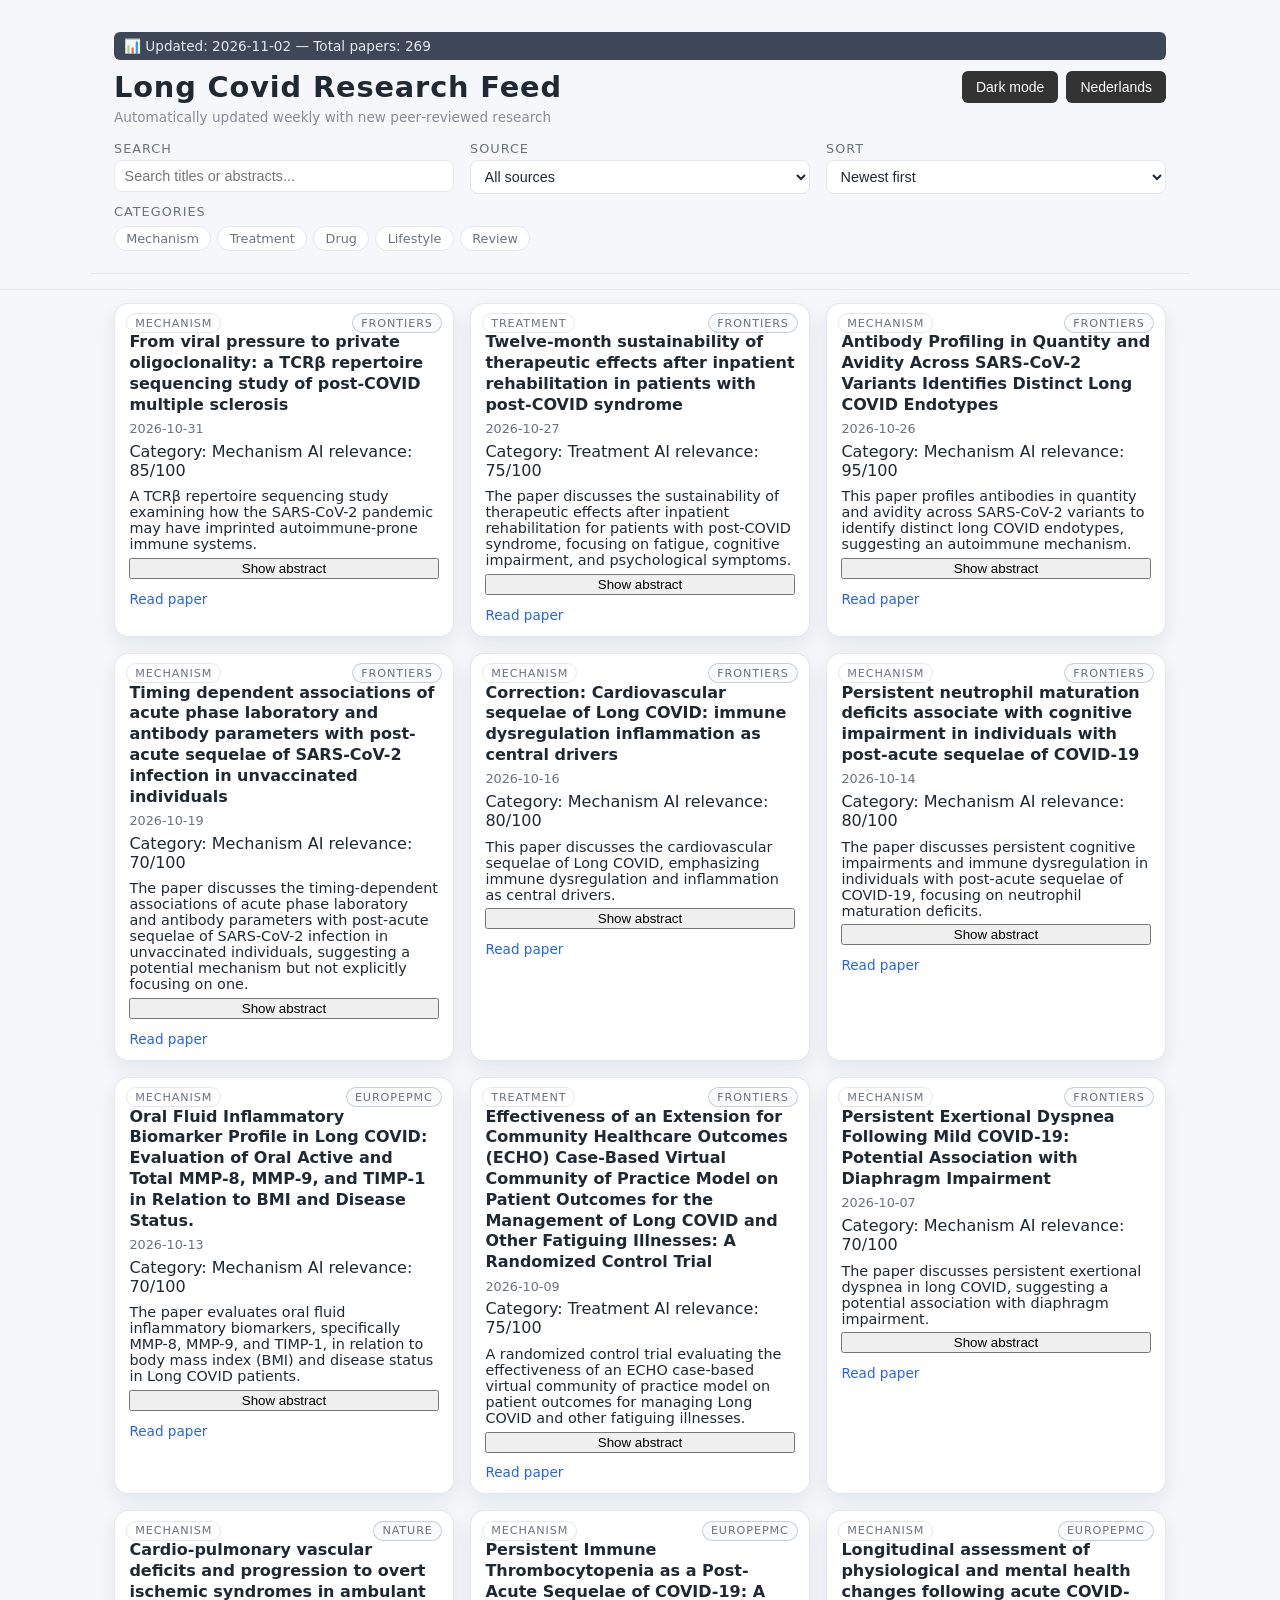
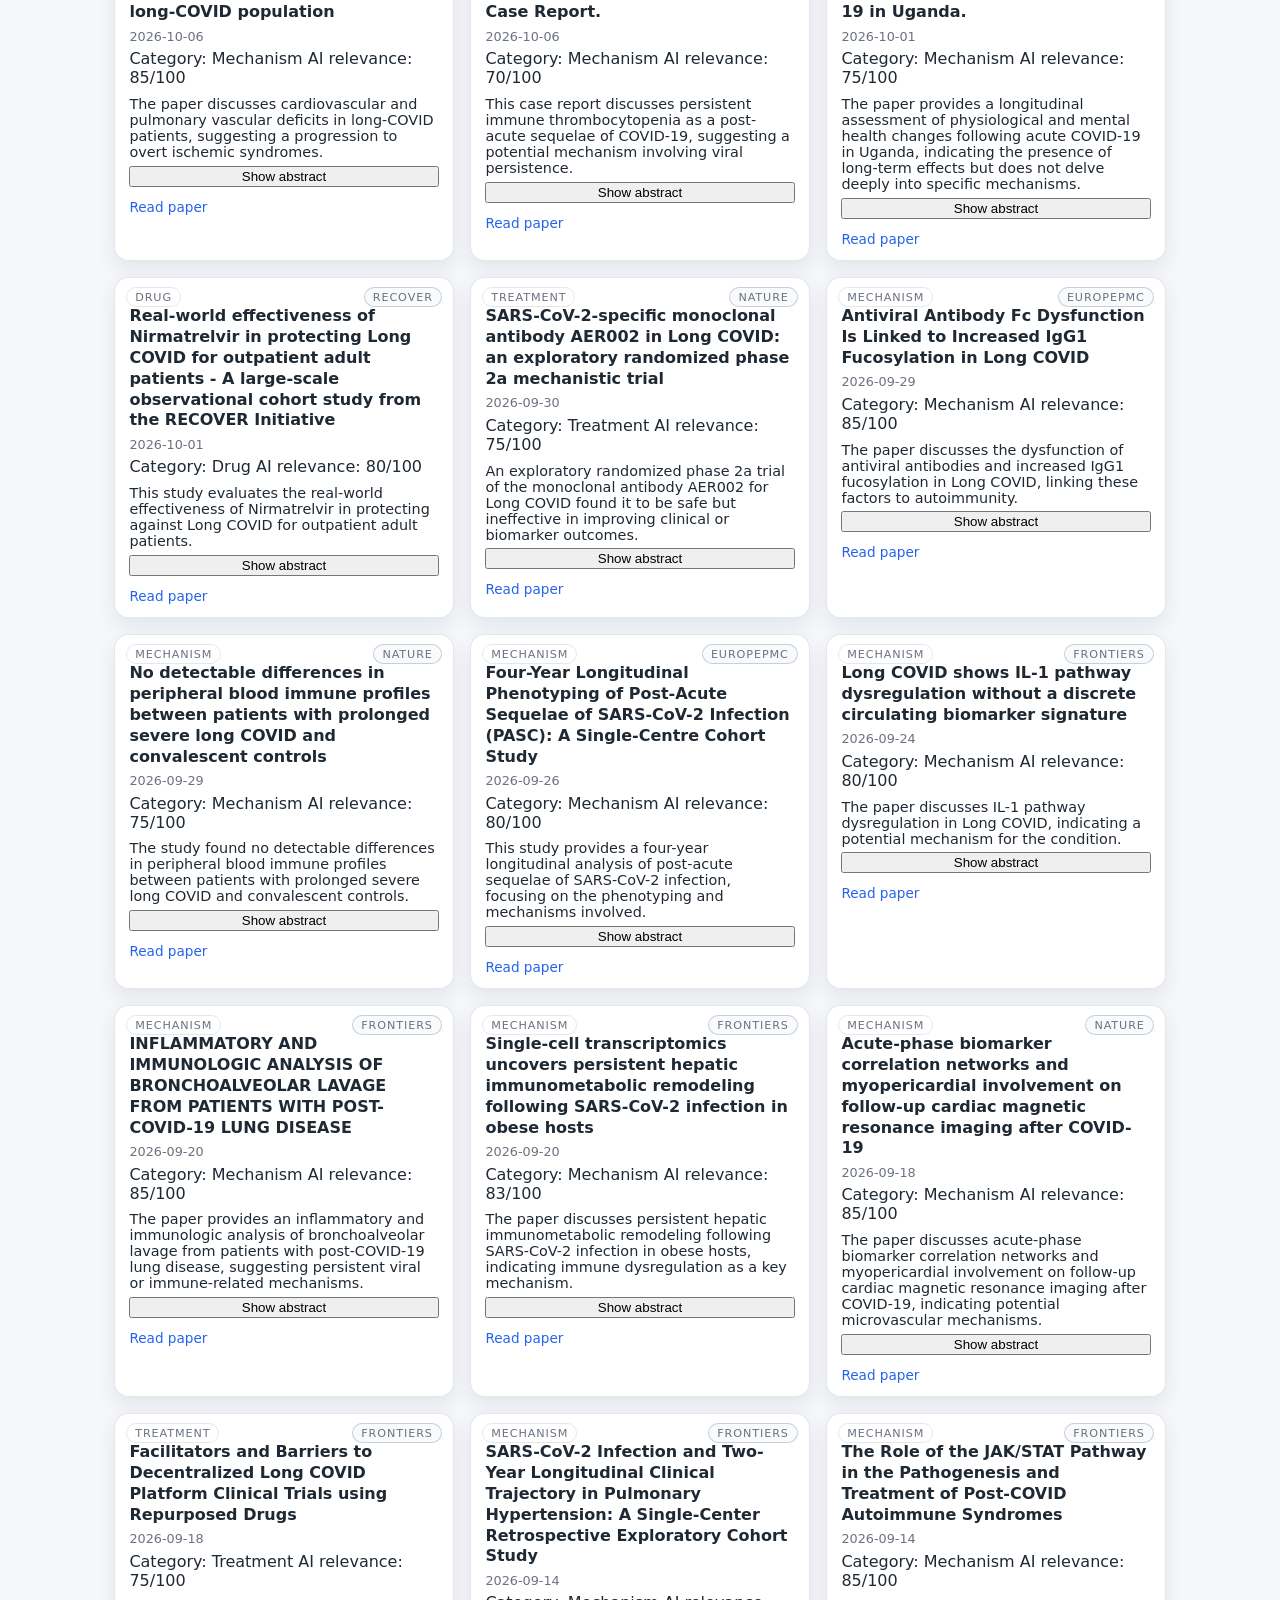
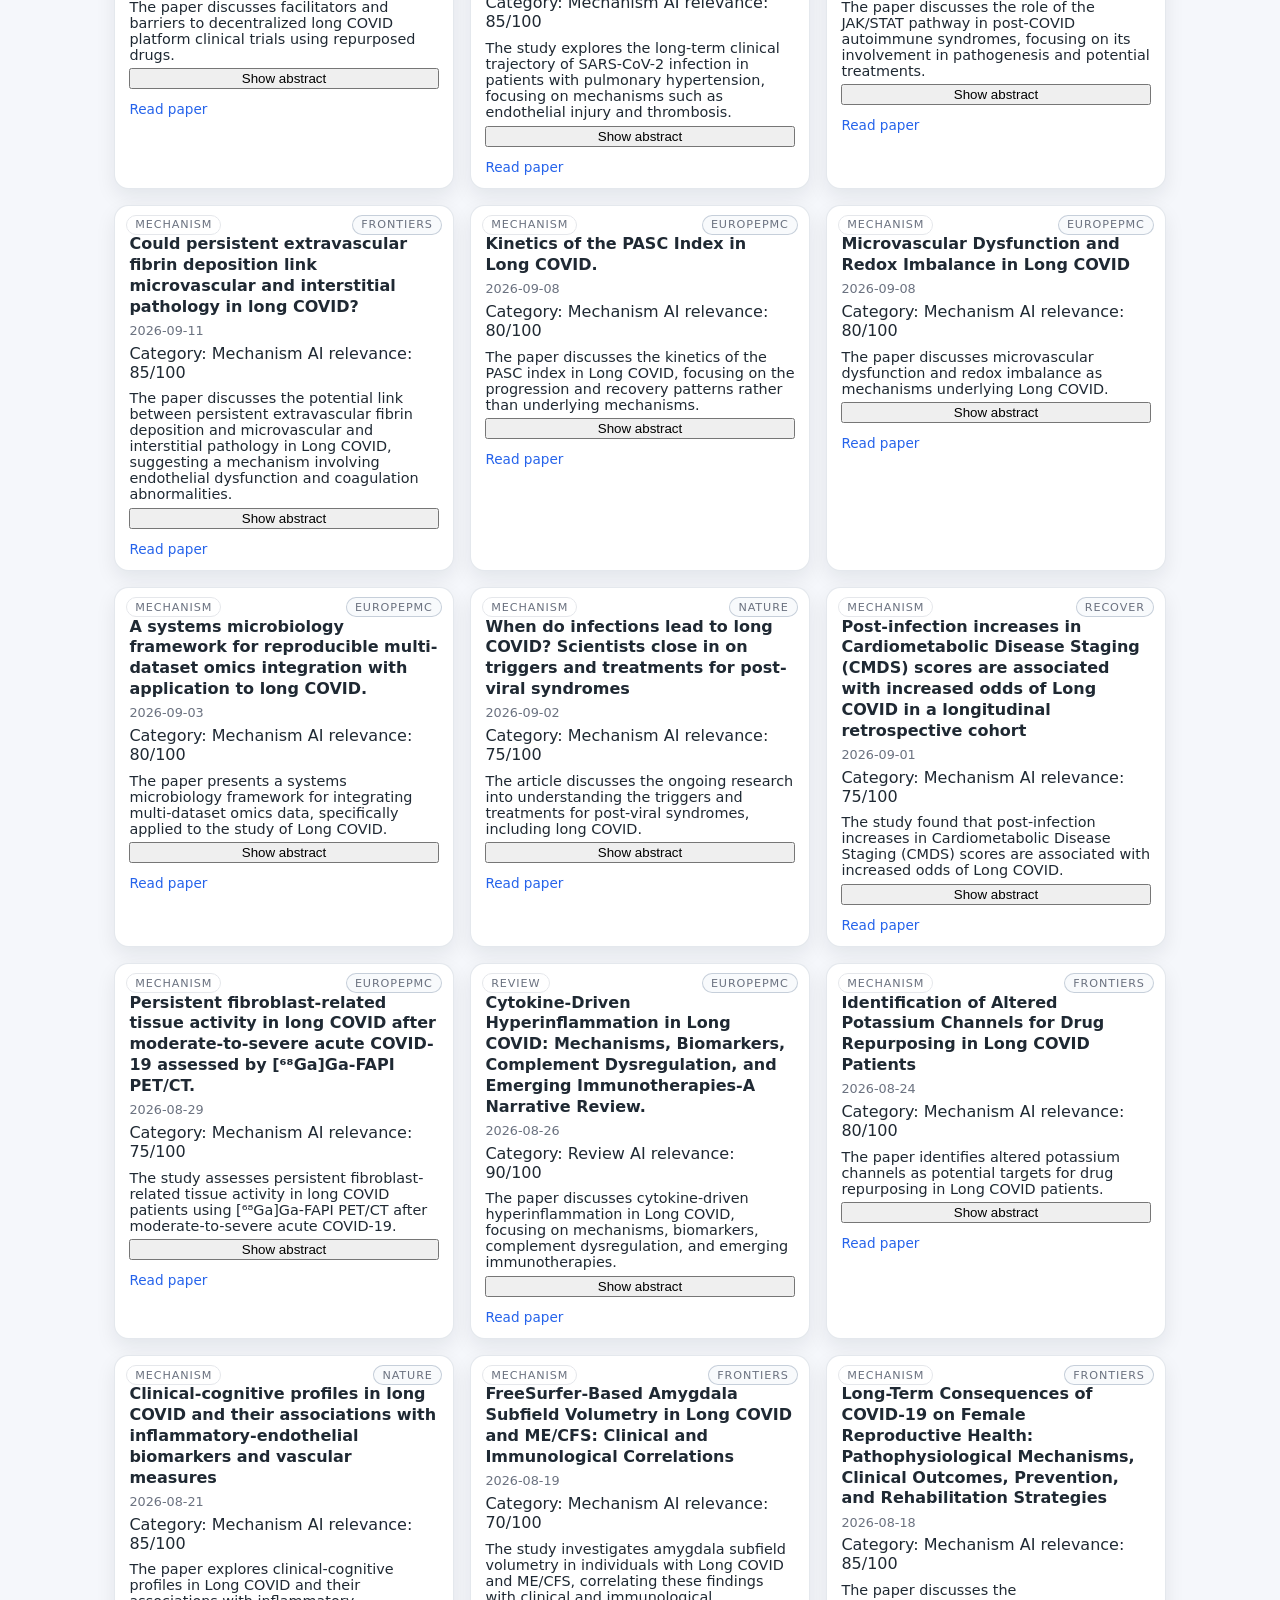
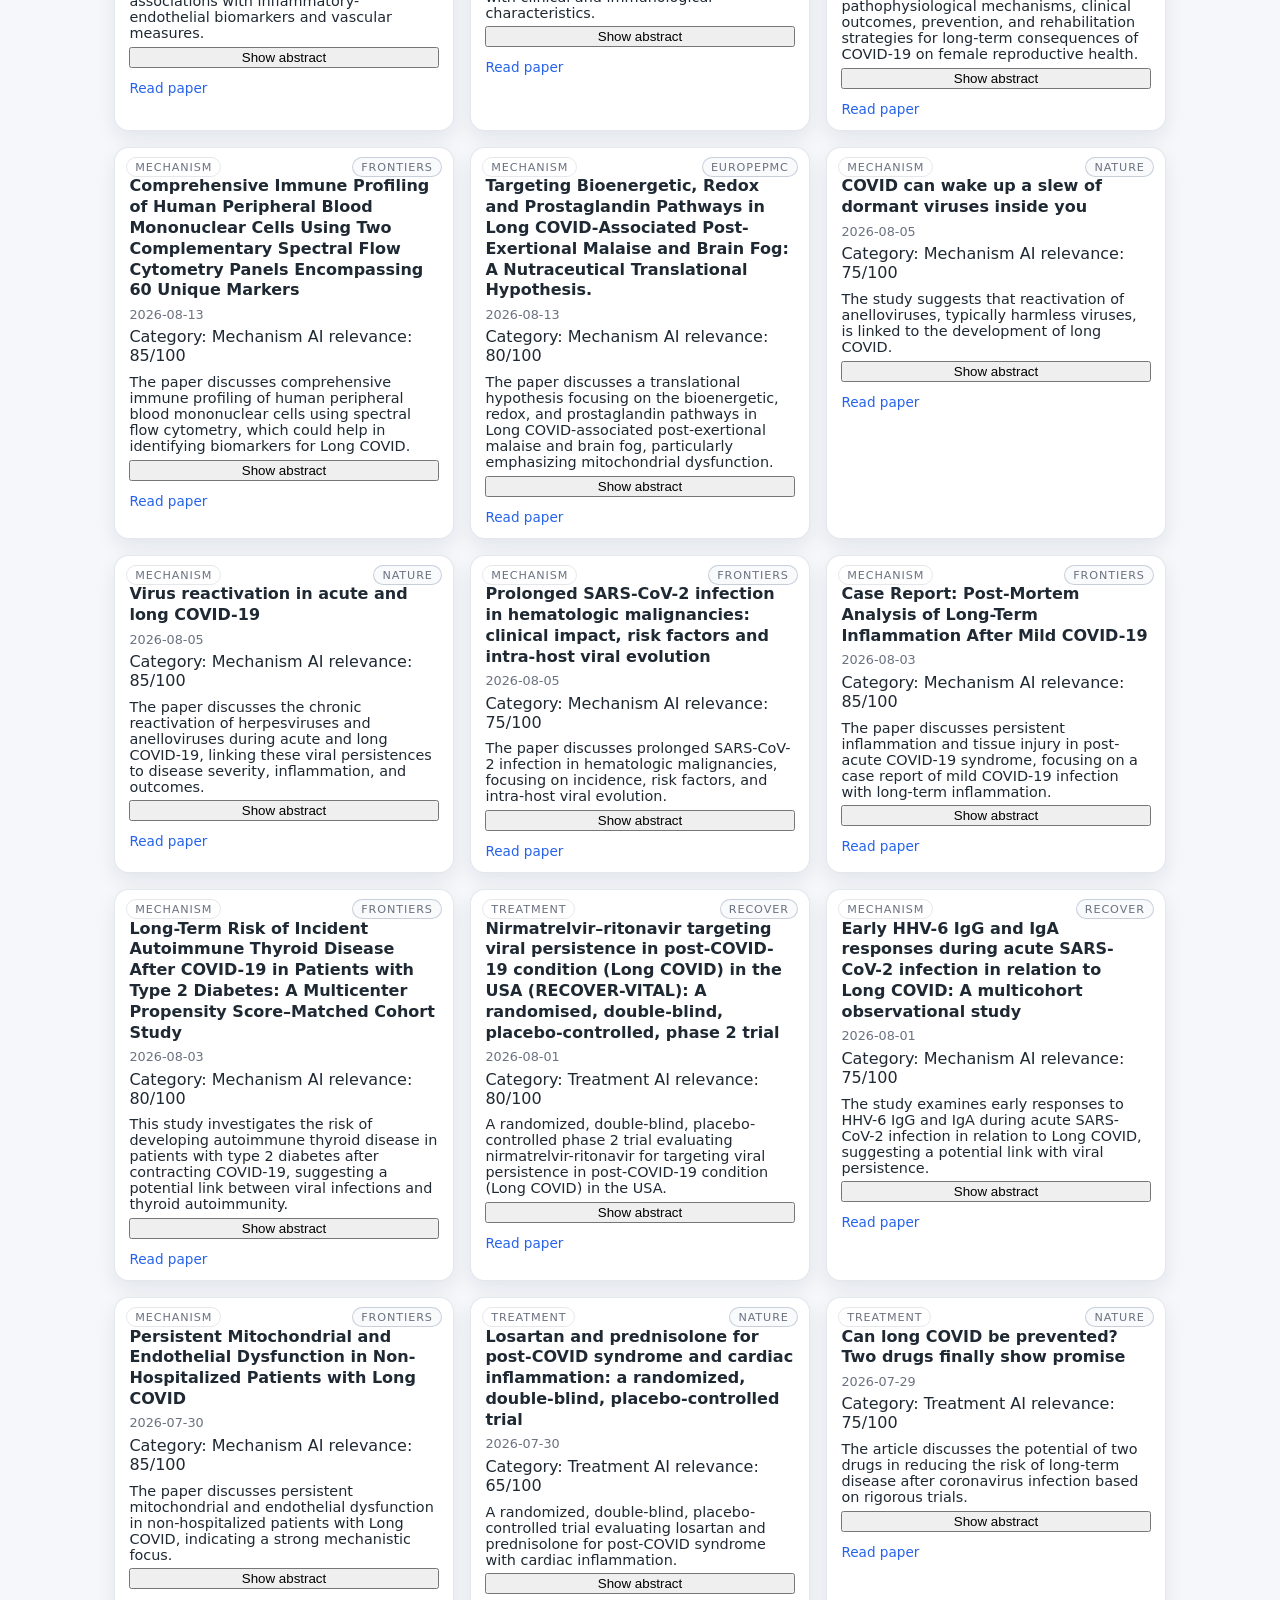
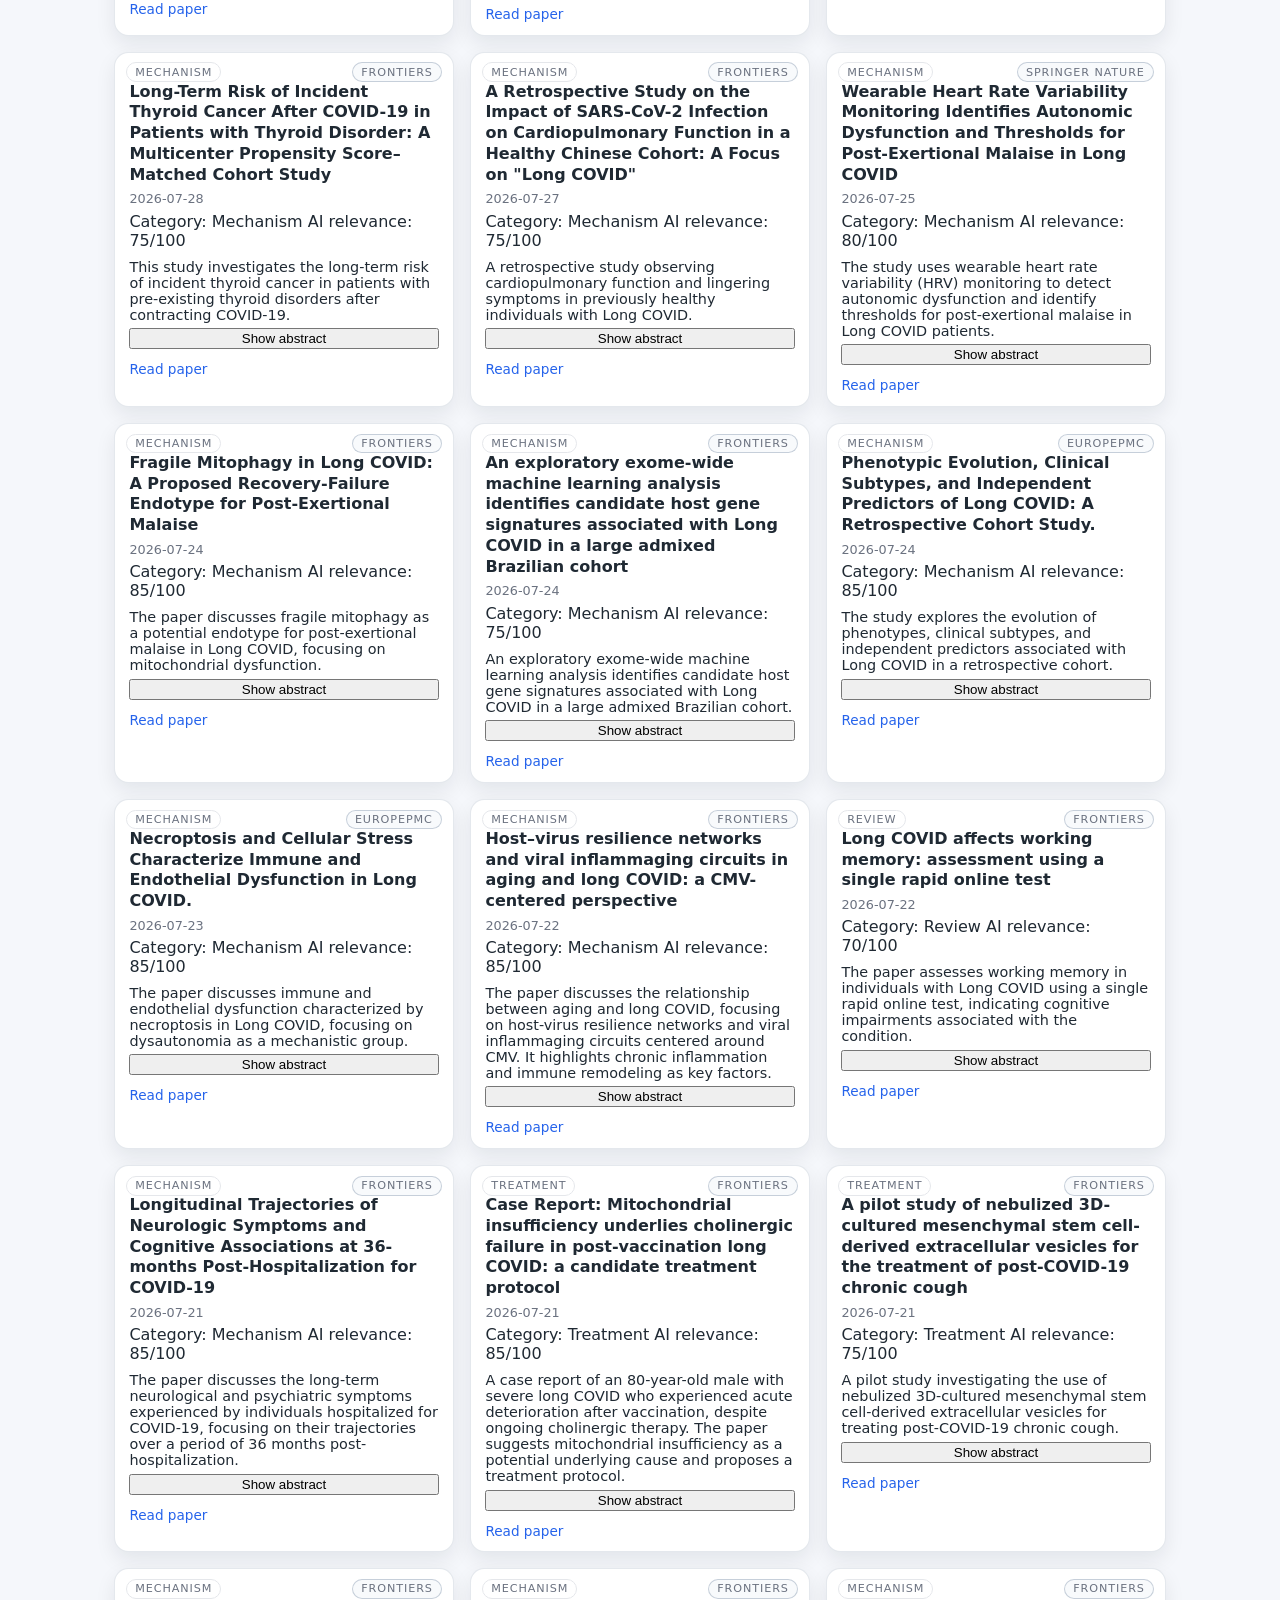
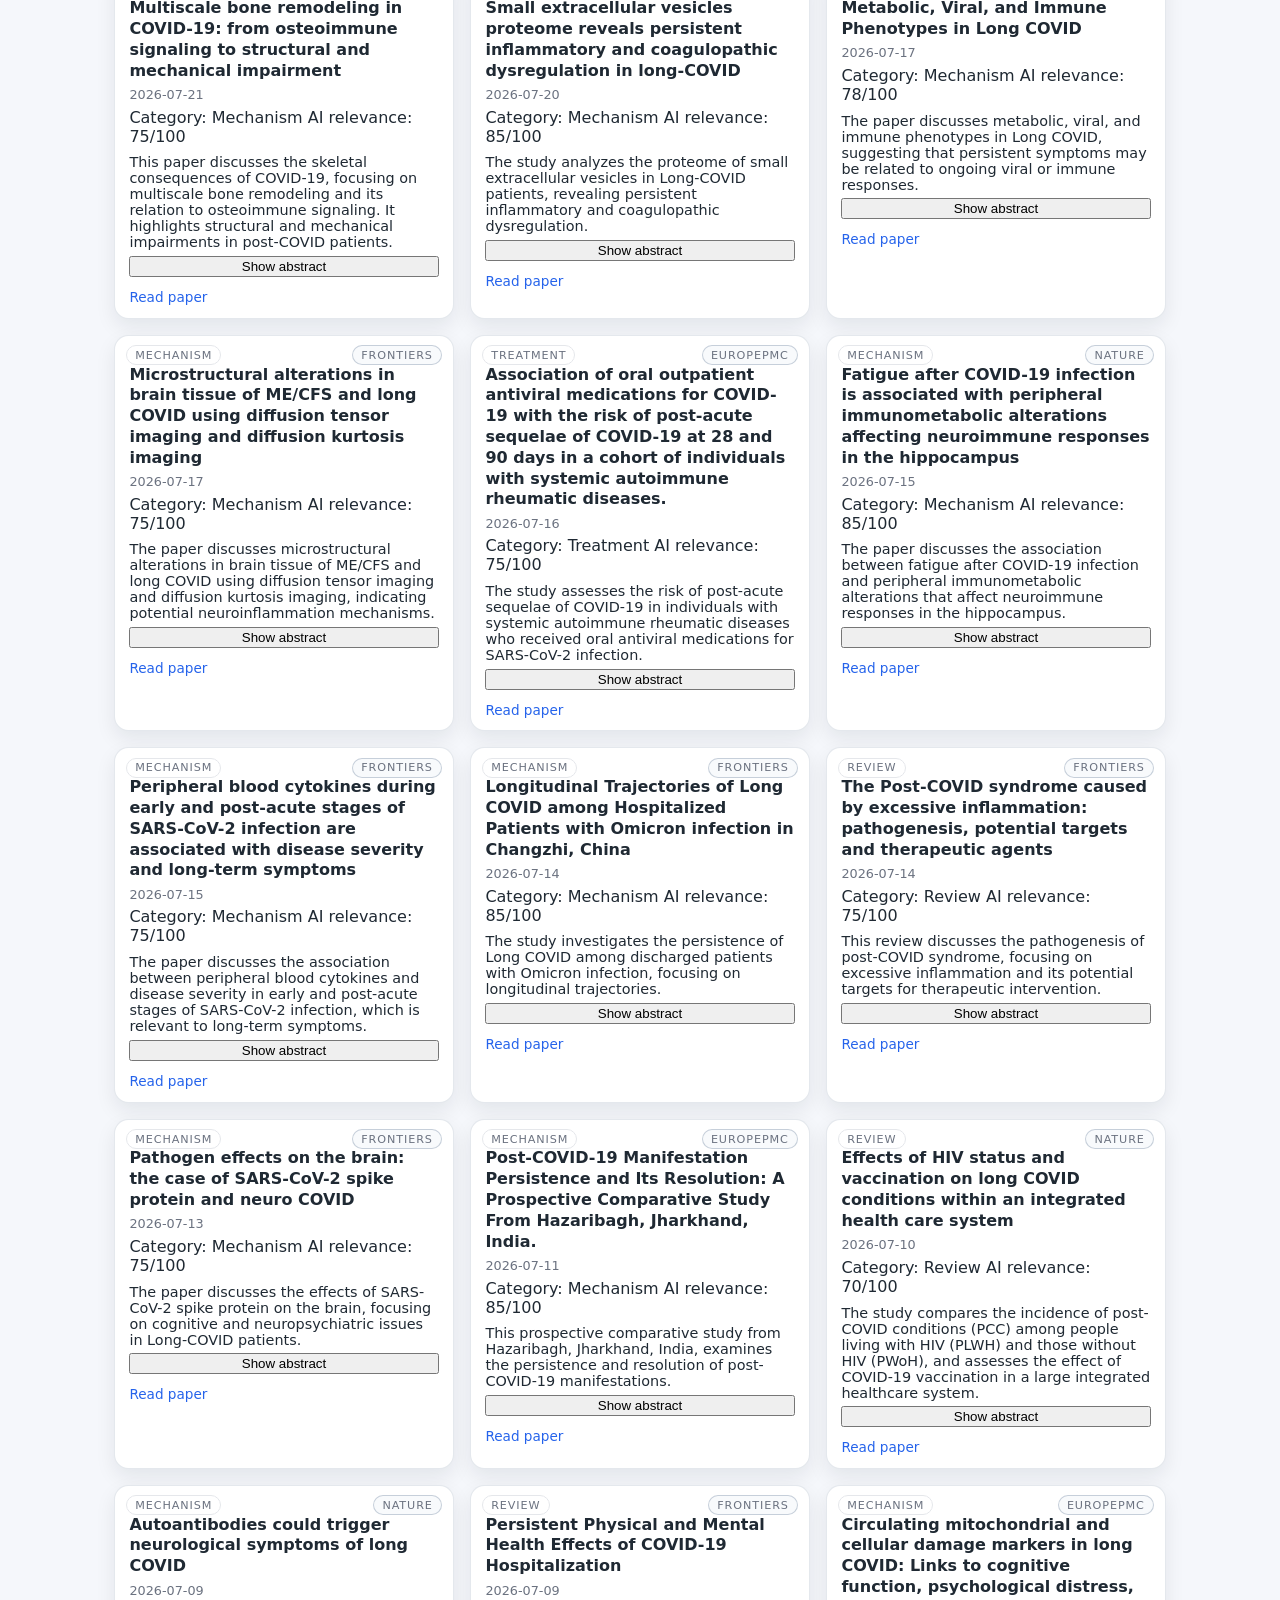
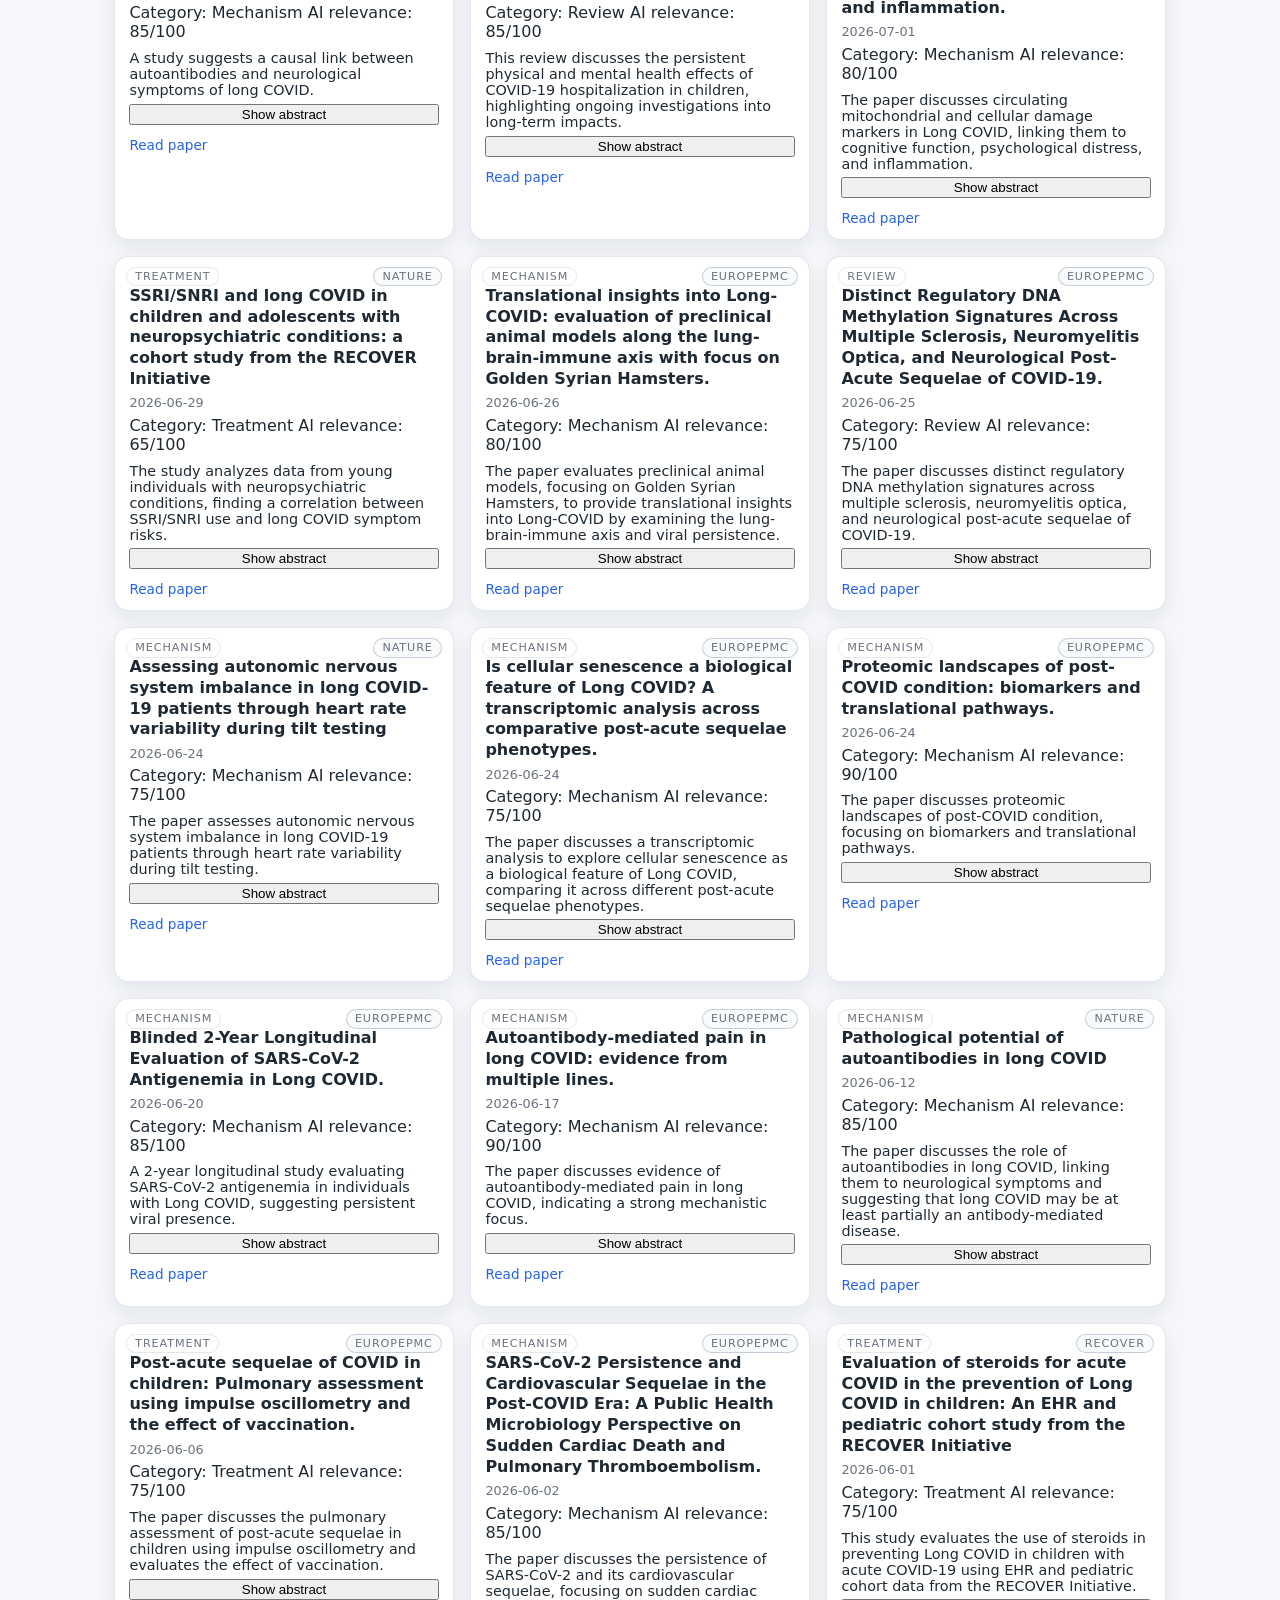
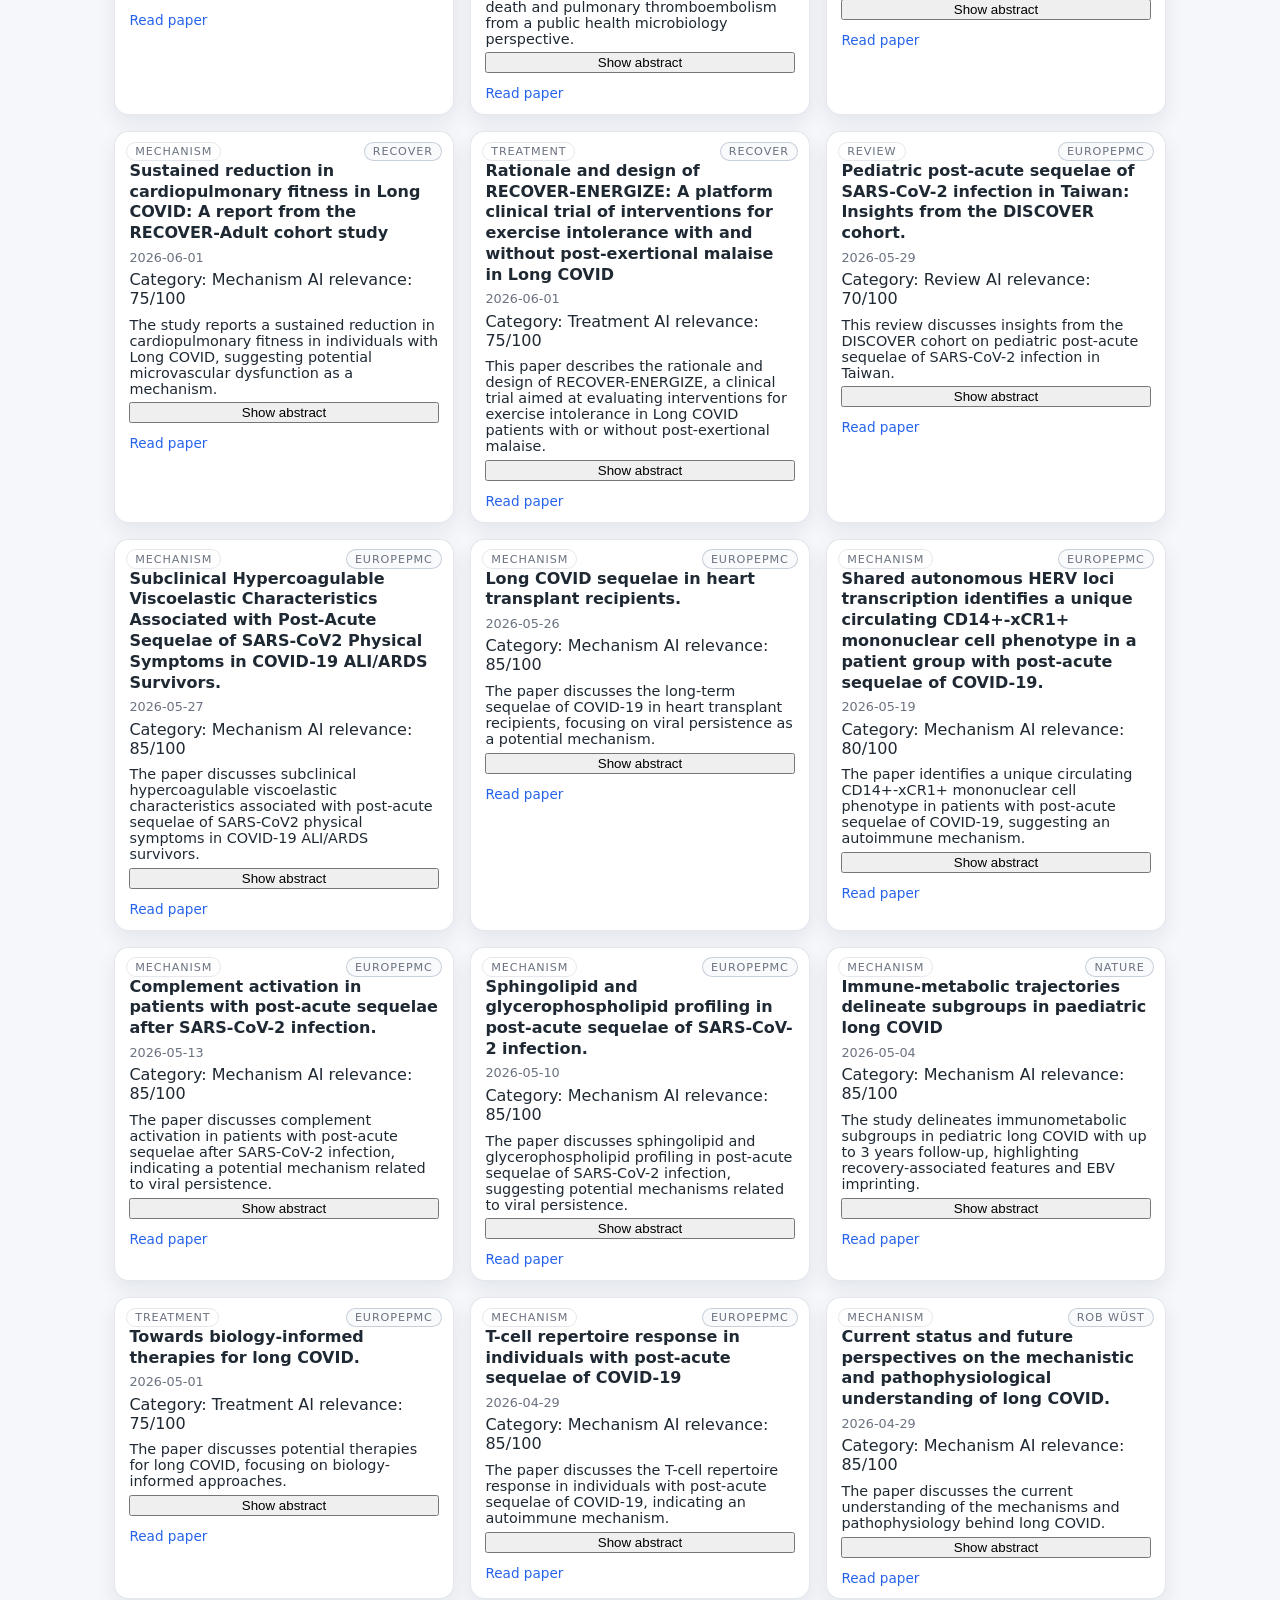
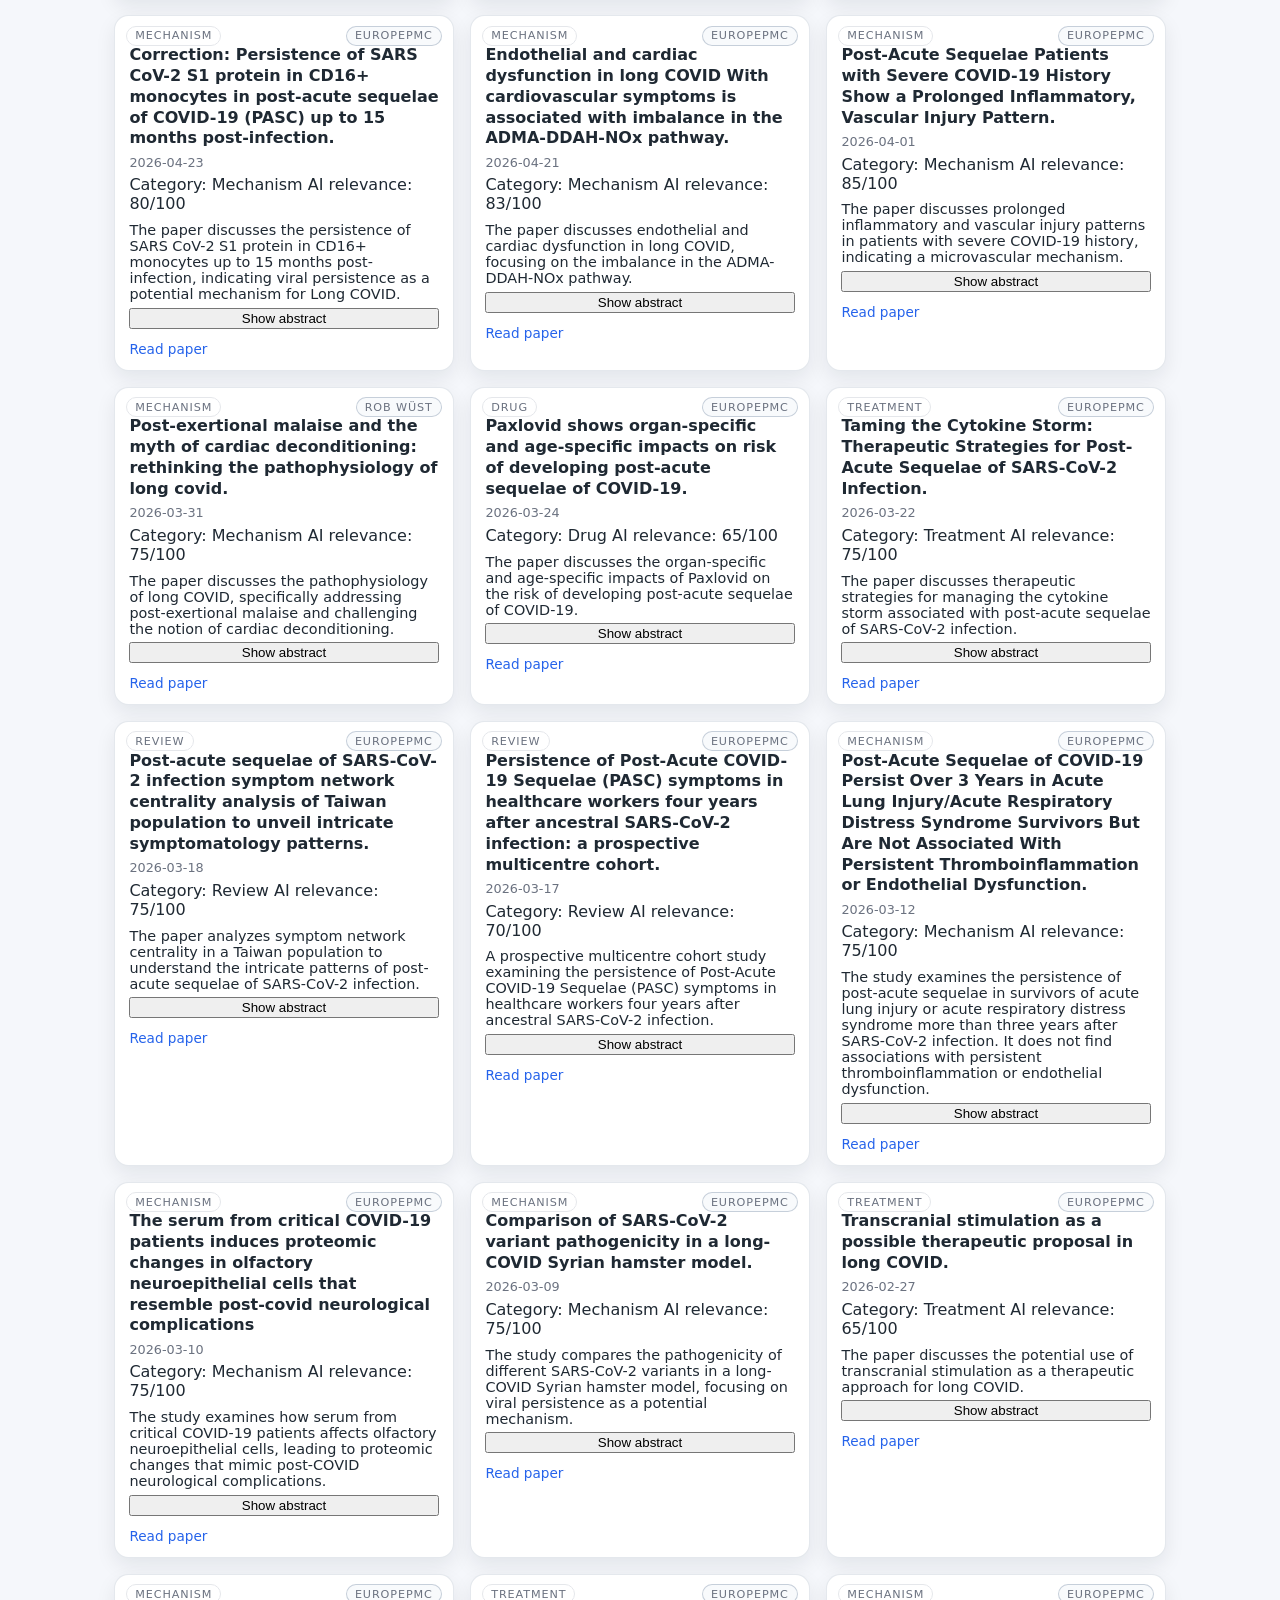
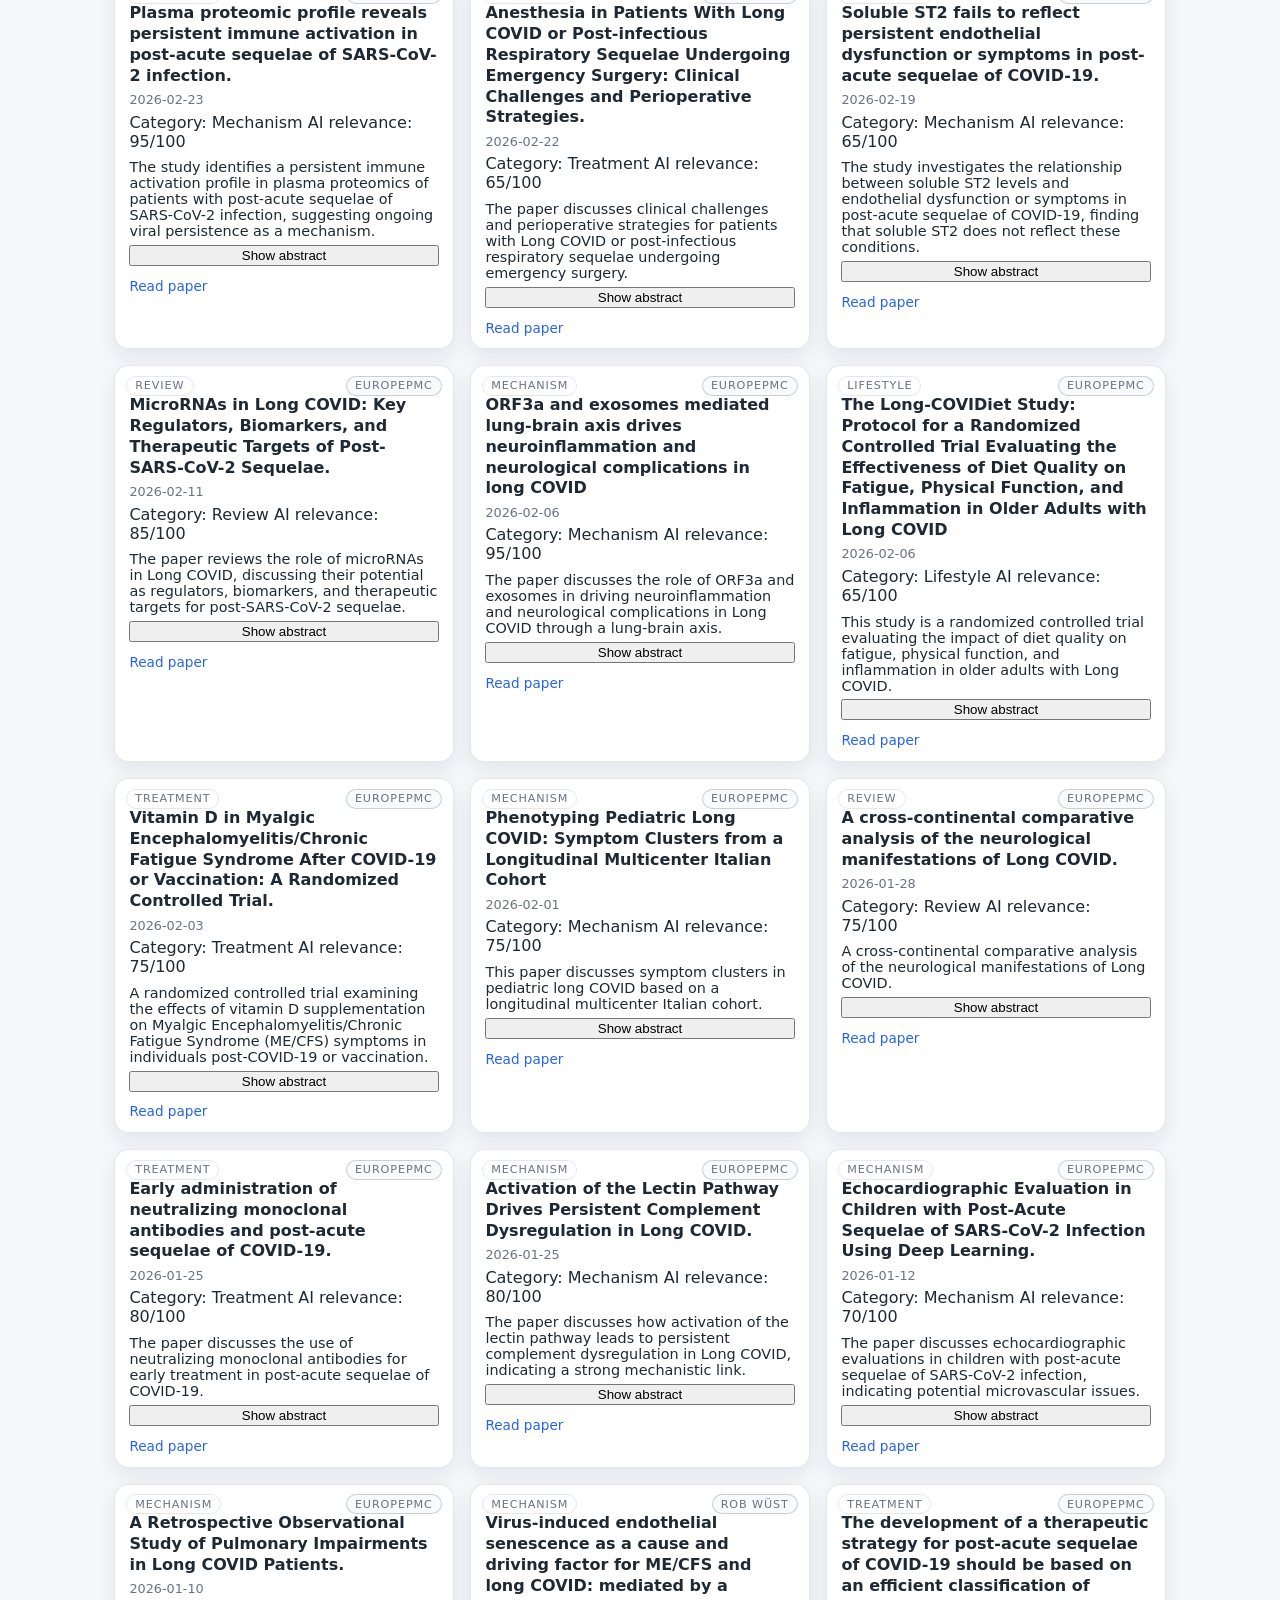
==== commit 885fcb9a: "Update LC papers" ====
--- a/index.html
+++ b/index.html
@@ -29,8 +29,8 @@
     <header class="header">
     
         <div class="stats-badge">
-            📊 Updated: <span id="stat-updated">2026-10-26</span> —
-            Total papers: <span id="stat-total-badge">265</span>
+            📊 Updated: <span id="stat-updated">2026-11-02</span> —
+            Total papers: <span id="stat-total-badge">269</span>
         </div>
 
         <div class="header-row">
@@ -8056,6 +8056,126 @@
     <p class="abstract hidden" data-full="Introduction: Post-acute sequelae of severe acute respiratory syndrome coronavirus 2 (SARS-CoV-2) infection (PASC) affects a substantial minority of individu...">Introduction: Post-acute sequelae of severe acute respiratory syndrome coronavirus 2 (SARS-CoV-2) infection (PASC) affects a substantial minority of individu...</p>
 
     <a href="https://www.frontiersin.org/journals/immunology/articles/10.3389/fimmu.2026.1984598/full" target="_blank">Read paper</a>
+</div>
+
+<div class="paper-card" data-source="frontiers" data-category="mechanism" data-mech="autoimmunity">
+    <span class="source-badge source-frontiers">Frontiers</span>
+    <span class="subject-badge">Mechanism</span>
+
+    <h2>Antibody Profiling in Quantity and Avidity Across SARS-CoV-2 Variants Identifies Distinct Long COVID Endotypes</h2>
+    <div class="date">2026-10-26</div>
+
+    <div class="ai-meta">
+        <span class="ai-category">Category: Mechanism</span>
+        <span class="ai-score">AI relevance: 95/100</span>
+    </div>
+
+    <p class="ai-summary">This paper profiles antibodies in quantity and avidity across SARS-CoV-2 variants to identify distinct long COVID endotypes, suggesting an autoimmune mechanism.</p>
+
+    <button class="toggle-abstract"
+        onclick="
+            const abs = this.parentElement.querySelector('.abstract');
+            abs.classList.toggle('hidden');
+            this.textContent = abs.classList.contains('hidden')
+                ? 'Show abstract'
+                : 'Hide abstract';
+        ">
+        Show abstract
+    </button>
+
+    <p class="abstract hidden" data-full="Post Acute Sequelae of SARS CoV 2 infection or long Covid is now estimated to affect 400m globally but there is no diagnostic test. The patient antibody resp...">Post Acute Sequelae of SARS CoV 2 infection or long Covid is now estimated to affect 400m globally but there is no diagnostic test. The patient antibody resp...</p>
+
+    <a href="https://www.frontiersin.org/journals/immunology/articles/10.3389/fimmu.2026.1995668/full" target="_blank">Read paper</a>
+</div>
+
+<div class="paper-card" data-source="frontiers" data-category="mechanism" data-mech="autoimmunity">
+    <span class="source-badge source-frontiers">Frontiers</span>
+    <span class="subject-badge">Mechanism</span>
+
+    <h2>From viral pressure to private oligoclonality: a TCRβ repertoire sequencing study of post‑COVID multiple sclerosis</h2>
+    <div class="date">2026-10-31</div>
+
+    <div class="ai-meta">
+        <span class="ai-category">Category: Mechanism</span>
+        <span class="ai-score">AI relevance: 85/100</span>
+    </div>
+
+    <p class="ai-summary">A TCRβ repertoire sequencing study examining how the SARS-CoV-2 pandemic may have imprinted autoimmune-prone immune systems.</p>
+
+    <button class="toggle-abstract"
+        onclick="
+            const abs = this.parentElement.querySelector('.abstract');
+            abs.classList.toggle('hidden');
+            this.textContent = abs.classList.contains('hidden')
+                ? 'Show abstract'
+                : 'Hide abstract';
+        ">
+        Show abstract
+    </button>
+
+    <p class="abstract hidden" data-full="Viral infection and vaccination reshape host T cell receptor (TCR) repertoires, yet how the SARS‑CoV‑2 pandemic has imprinted autoimmune-prone immune systems...">Viral infection and vaccination reshape host T cell receptor (TCR) repertoires, yet how the SARS‑CoV‑2 pandemic has imprinted autoimmune-prone immune systems...</p>
+
+    <a href="https://www.frontiersin.org/journals/immunology/articles/10.3389/fimmu.2026.1984178/full" target="_blank">Read paper</a>
+</div>
+
+<div class="paper-card" data-source="recover" data-category="drug" data-mech="non-mechanistic">
+    <span class="source-badge source-recover">RECOVER</span>
+    <span class="subject-badge">Drug</span>
+
+    <h2>Real-world effectiveness of Nirmatrelvir in protecting Long COVID for outpatient adult patients - A large-scale observational cohort study from the RECOVER Initiative</h2>
+    <div class="date">2026-10-01</div>
+
+    <div class="ai-meta">
+        <span class="ai-category">Category: Drug</span>
+        <span class="ai-score">AI relevance: 80/100</span>
+    </div>
+
+    <p class="ai-summary">This study evaluates the real-world effectiveness of Nirmatrelvir in protecting against Long COVID for outpatient adult patients.</p>
+
+    <button class="toggle-abstract"
+        onclick="
+            const abs = this.parentElement.querySelector('.abstract');
+            abs.classList.toggle('hidden');
+            this.textContent = abs.classList.contains('hidden')
+                ? 'Show abstract'
+                : 'Hide abstract';
+        ">
+        Show abstract
+    </button>
+
+    <p class="abstract hidden" data-full="Search">Search</p>
+
+    <a href="https://recovercovid.org/publications/real-world-effectiveness-nirmatrelvir-protecting-long-covid-outpatient-adult-patients" target="_blank">Read paper</a>
+</div>
+
+<div class="paper-card" data-source="frontiers" data-category="treatment" data-mech="non-mechanistic">
+    <span class="source-badge source-frontiers">Frontiers</span>
+    <span class="subject-badge">Treatment</span>
+
+    <h2>Twelve-month sustainability of therapeutic effects after inpatient rehabilitation in patients with post-COVID syndrome</h2>
+    <div class="date">2026-10-27</div>
+
+    <div class="ai-meta">
+        <span class="ai-category">Category: Treatment</span>
+        <span class="ai-score">AI relevance: 75/100</span>
+    </div>
+
+    <p class="ai-summary">The paper discusses the sustainability of therapeutic effects after inpatient rehabilitation for patients with post-COVID syndrome, focusing on fatigue, cognitive impairment, and psychological symptoms.</p>
+
+    <button class="toggle-abstract"
+        onclick="
+            const abs = this.parentElement.querySelector('.abstract');
+            abs.classList.toggle('hidden');
+            this.textContent = abs.classList.contains('hidden')
+                ? 'Show abstract'
+                : 'Hide abstract';
+        ">
+        Show abstract
+    </button>
+
+    <p class="abstract hidden" data-full="Post-COVID syndrome commonly manifests with fatigue, cognitive impairment, and psychological symptoms. Although rehabilitation programs are widely used, evid...">Post-COVID syndrome commonly manifests with fatigue, cognitive impairment, and psychological symptoms. Although rehabilitation programs are widely used, evid...</p>
+
+    <a href="https://www.frontiersin.org/journals/rehabilitation-sciences/articles/10.3389/fresc.2026.1898250/full" target="_blank">Read paper</a>
 </div>
 <!-- SCRAPER_INJECT_END -->
 
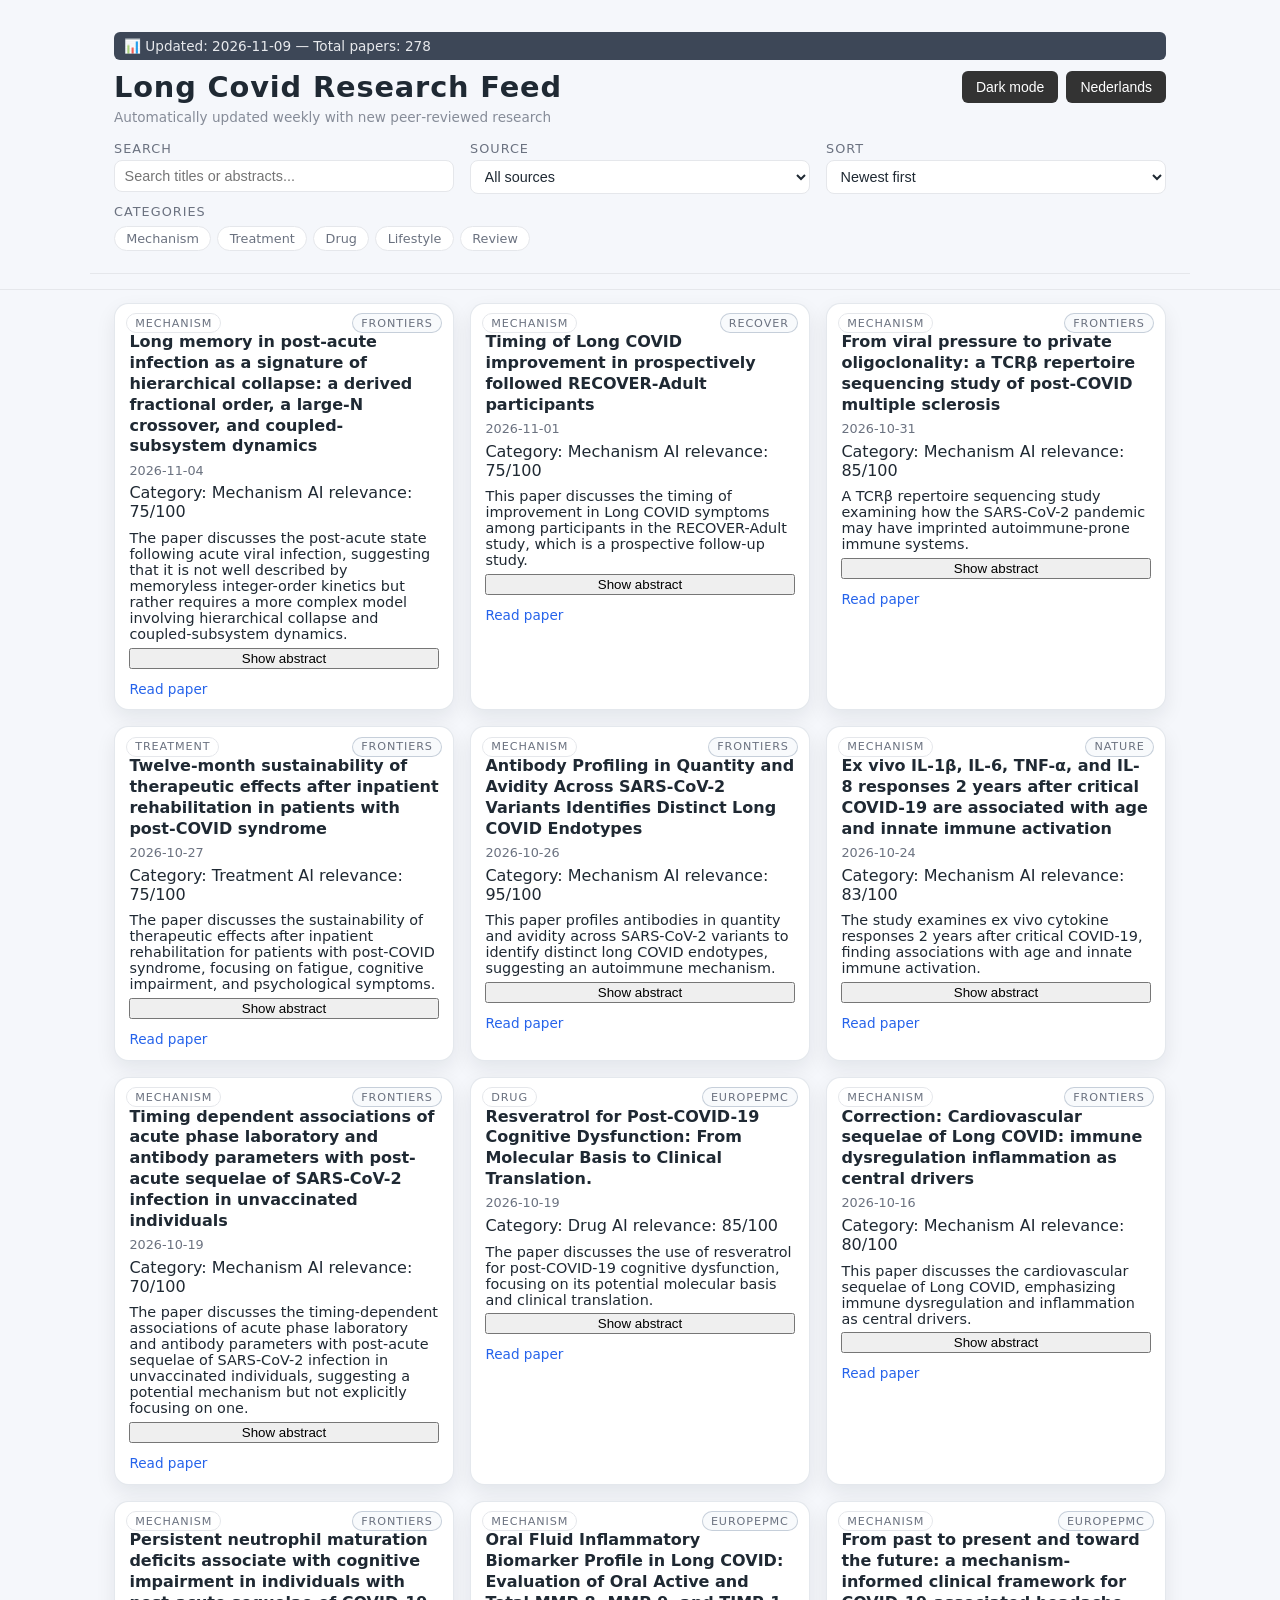
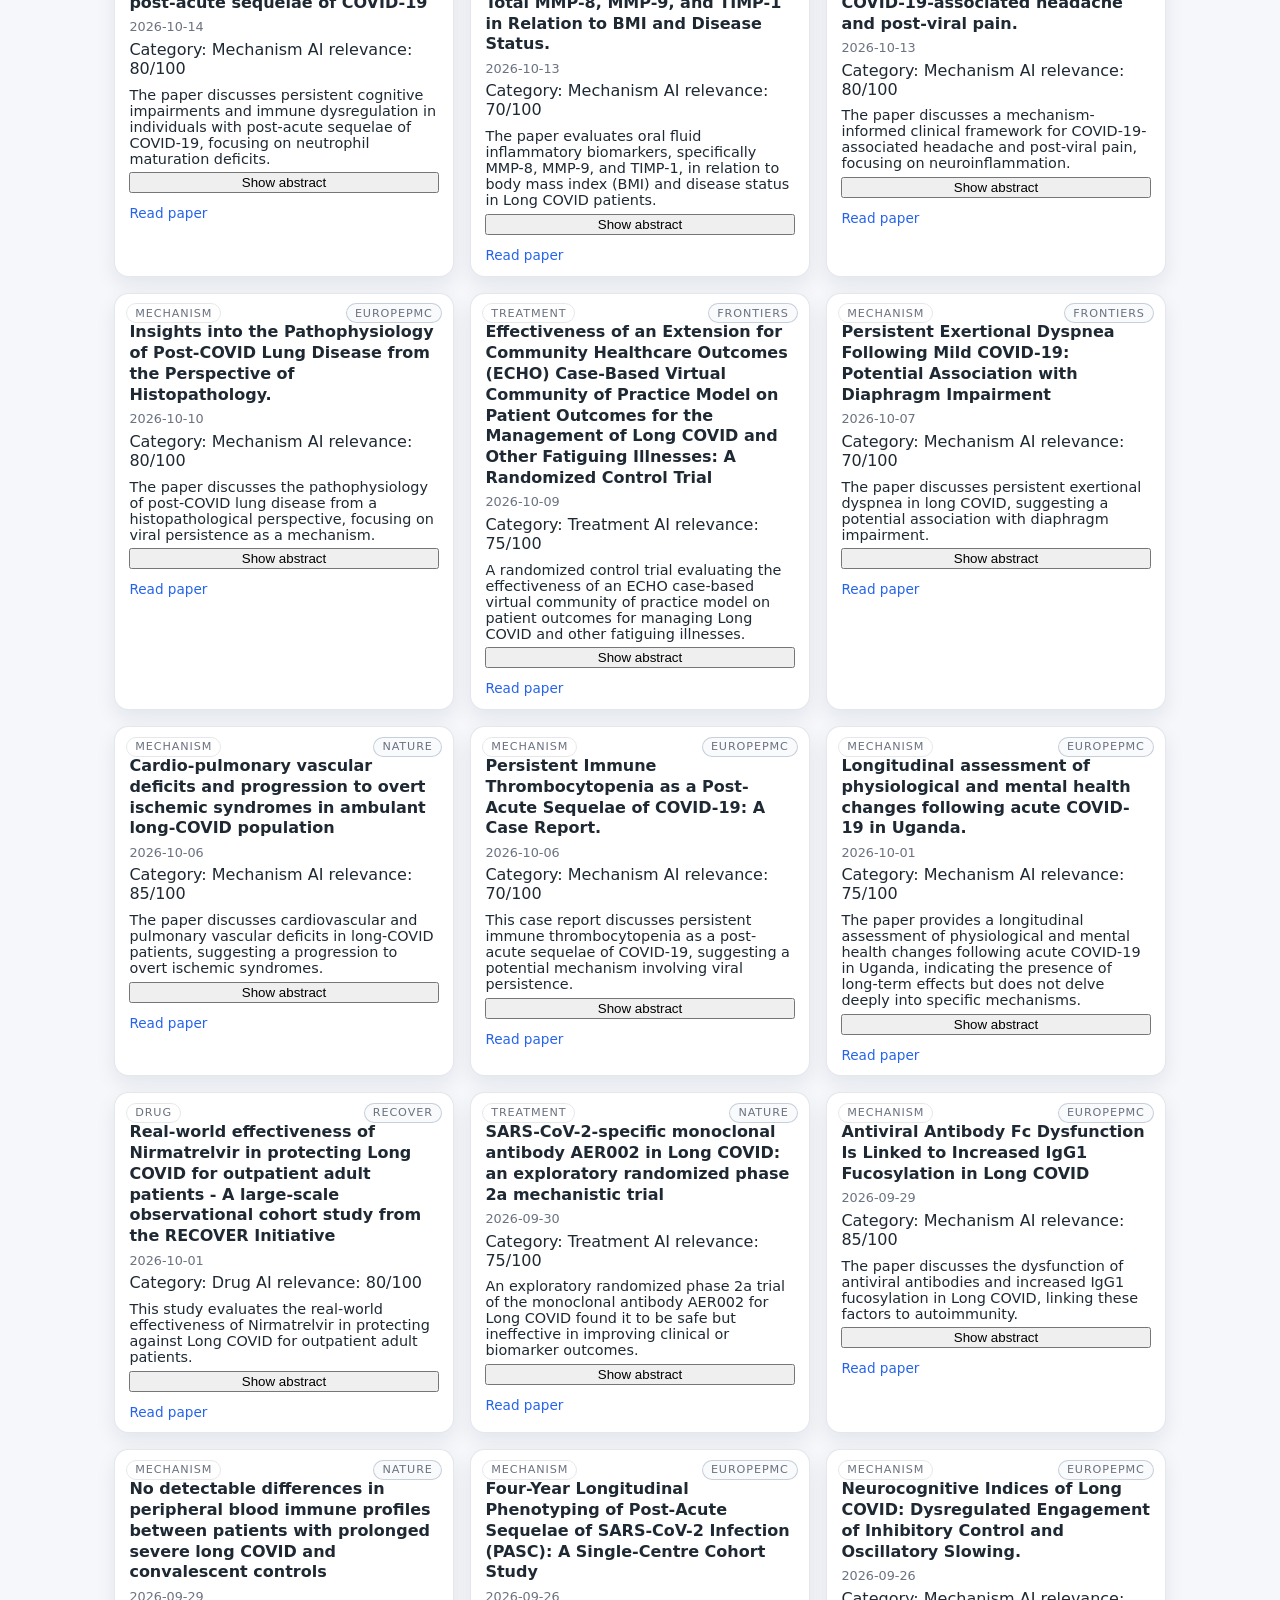
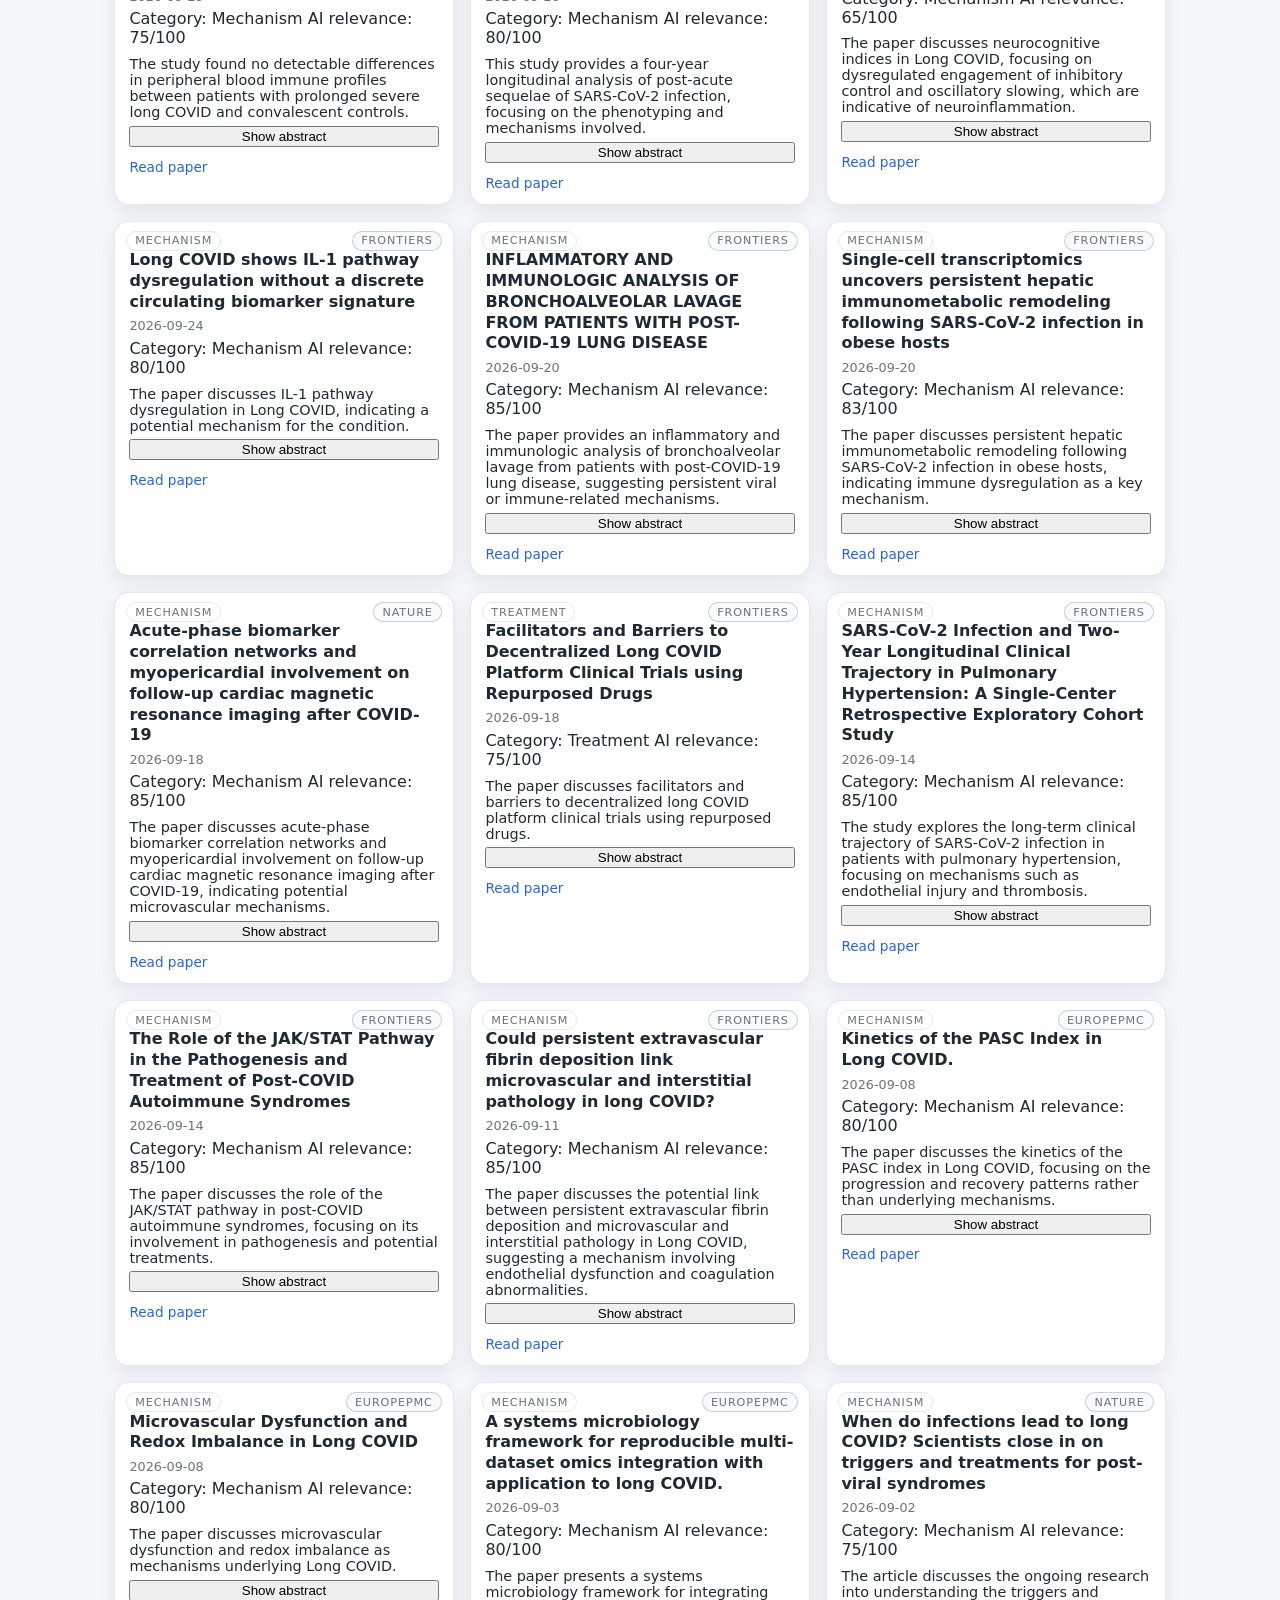
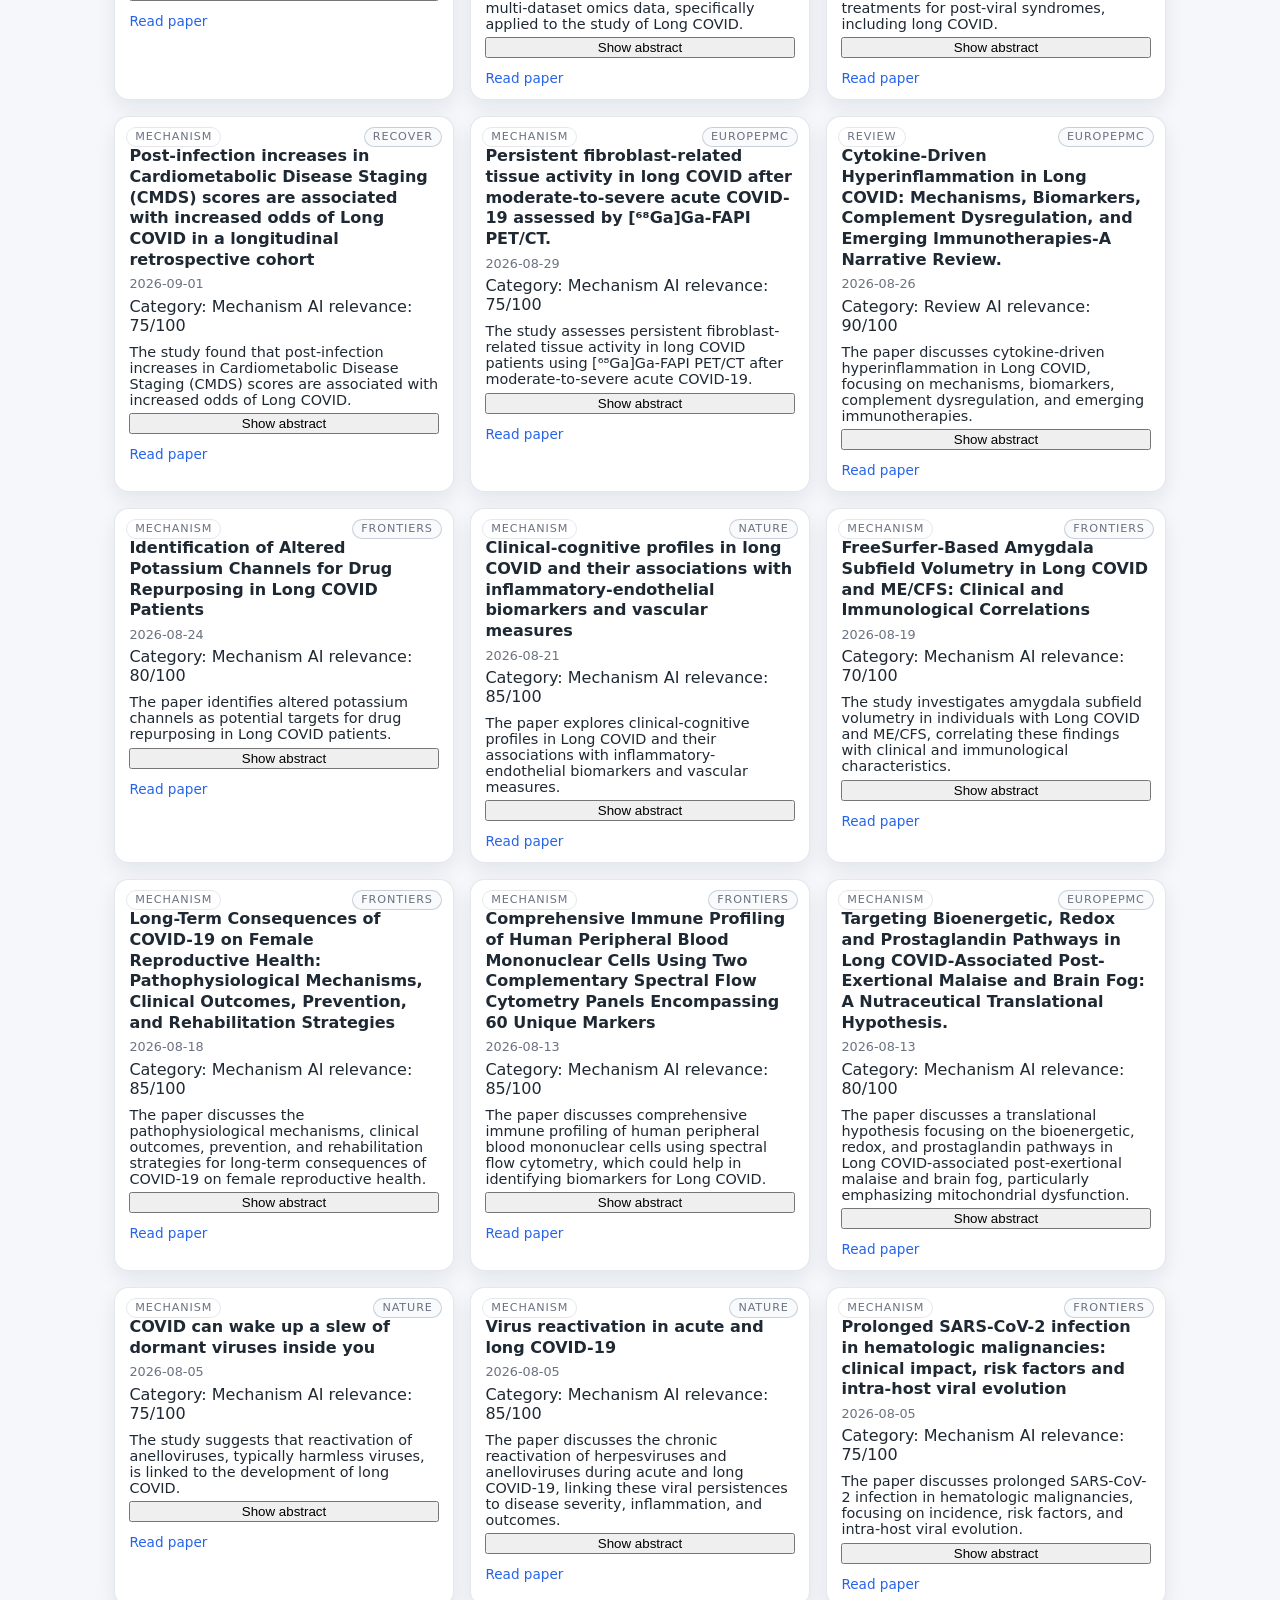
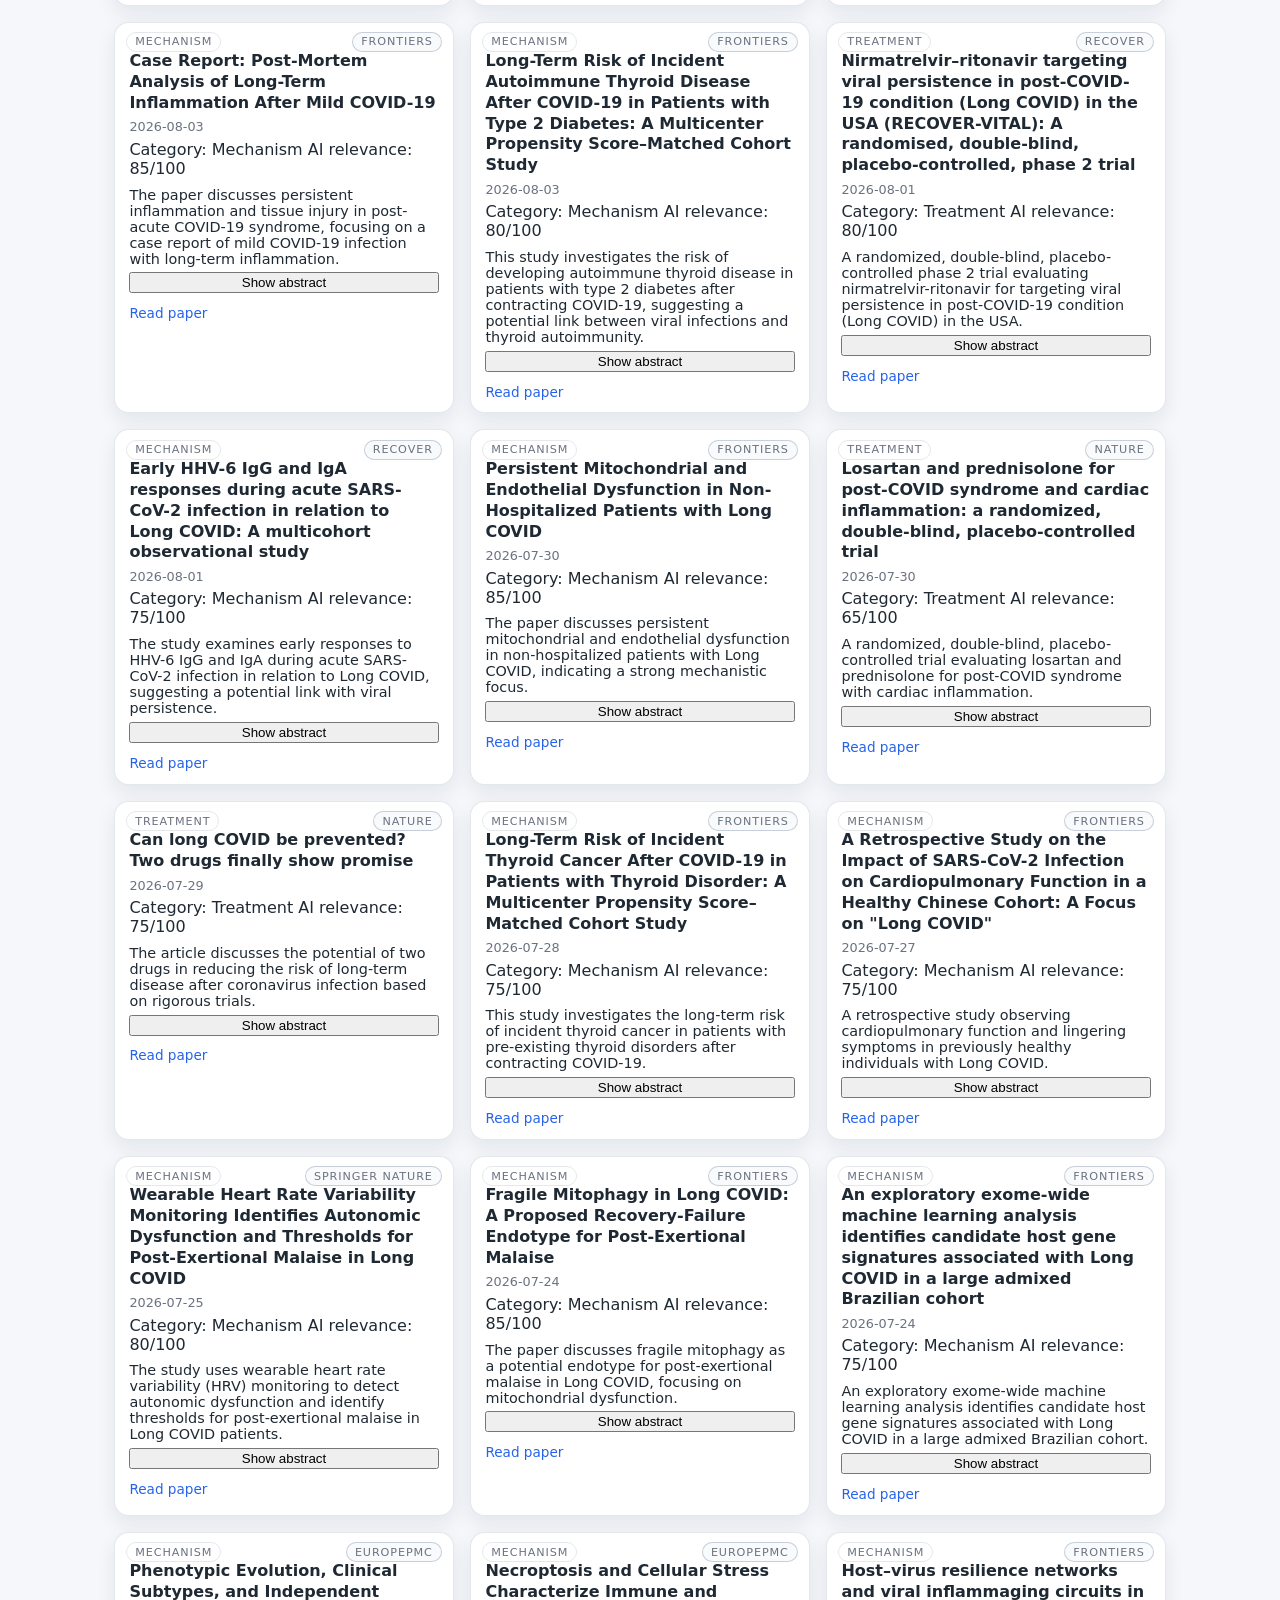
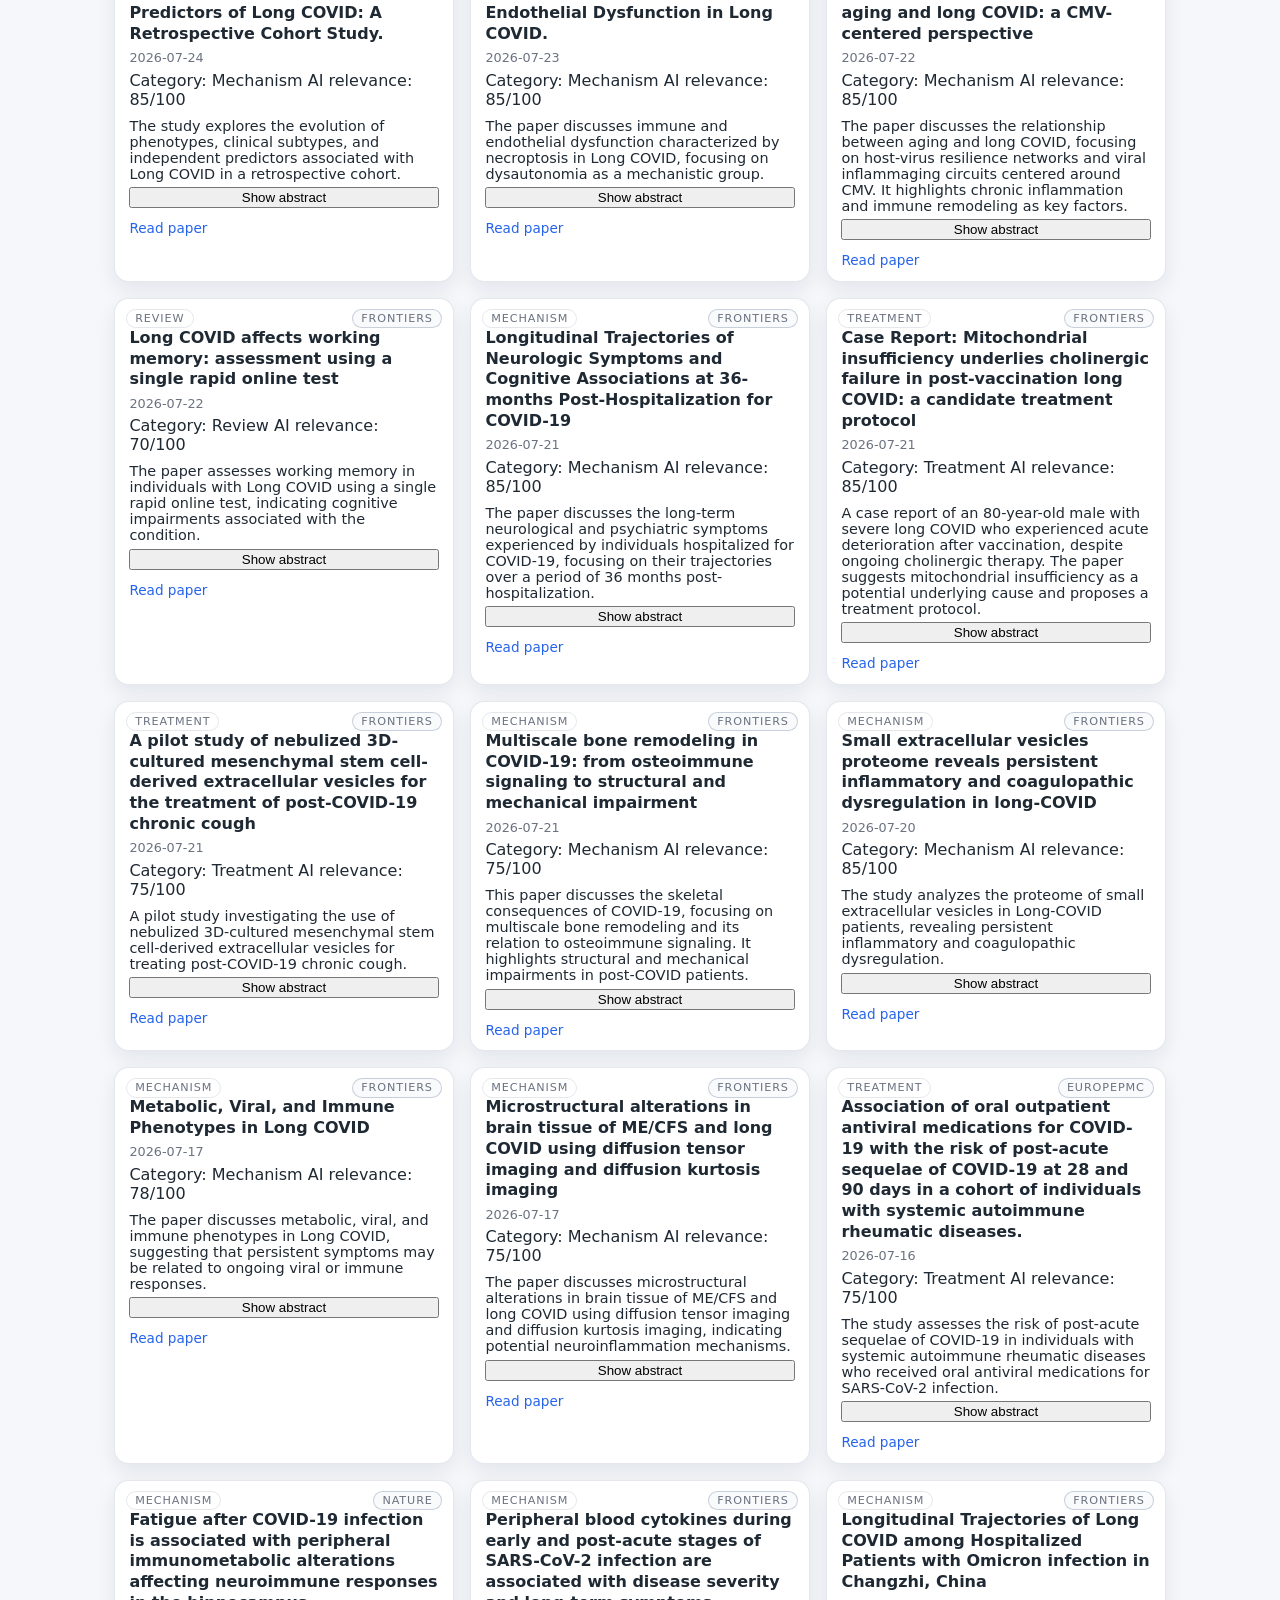
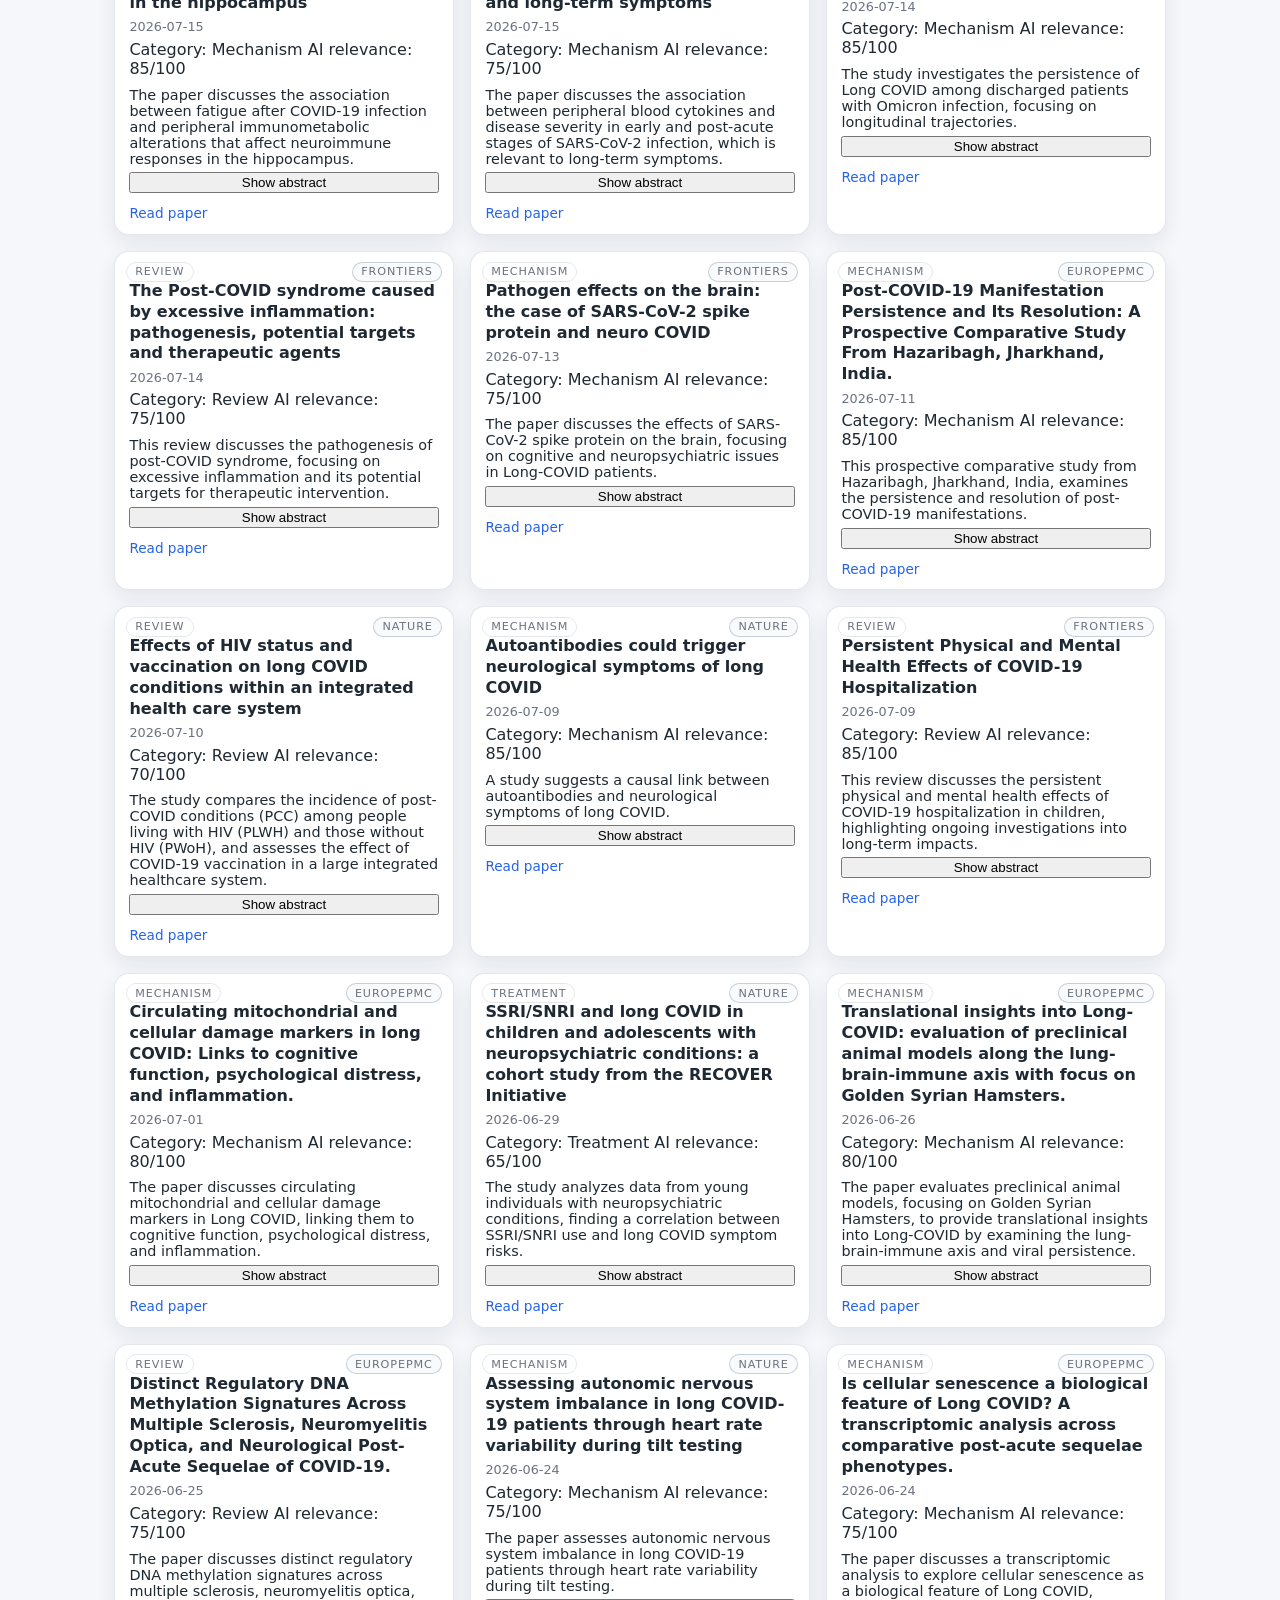
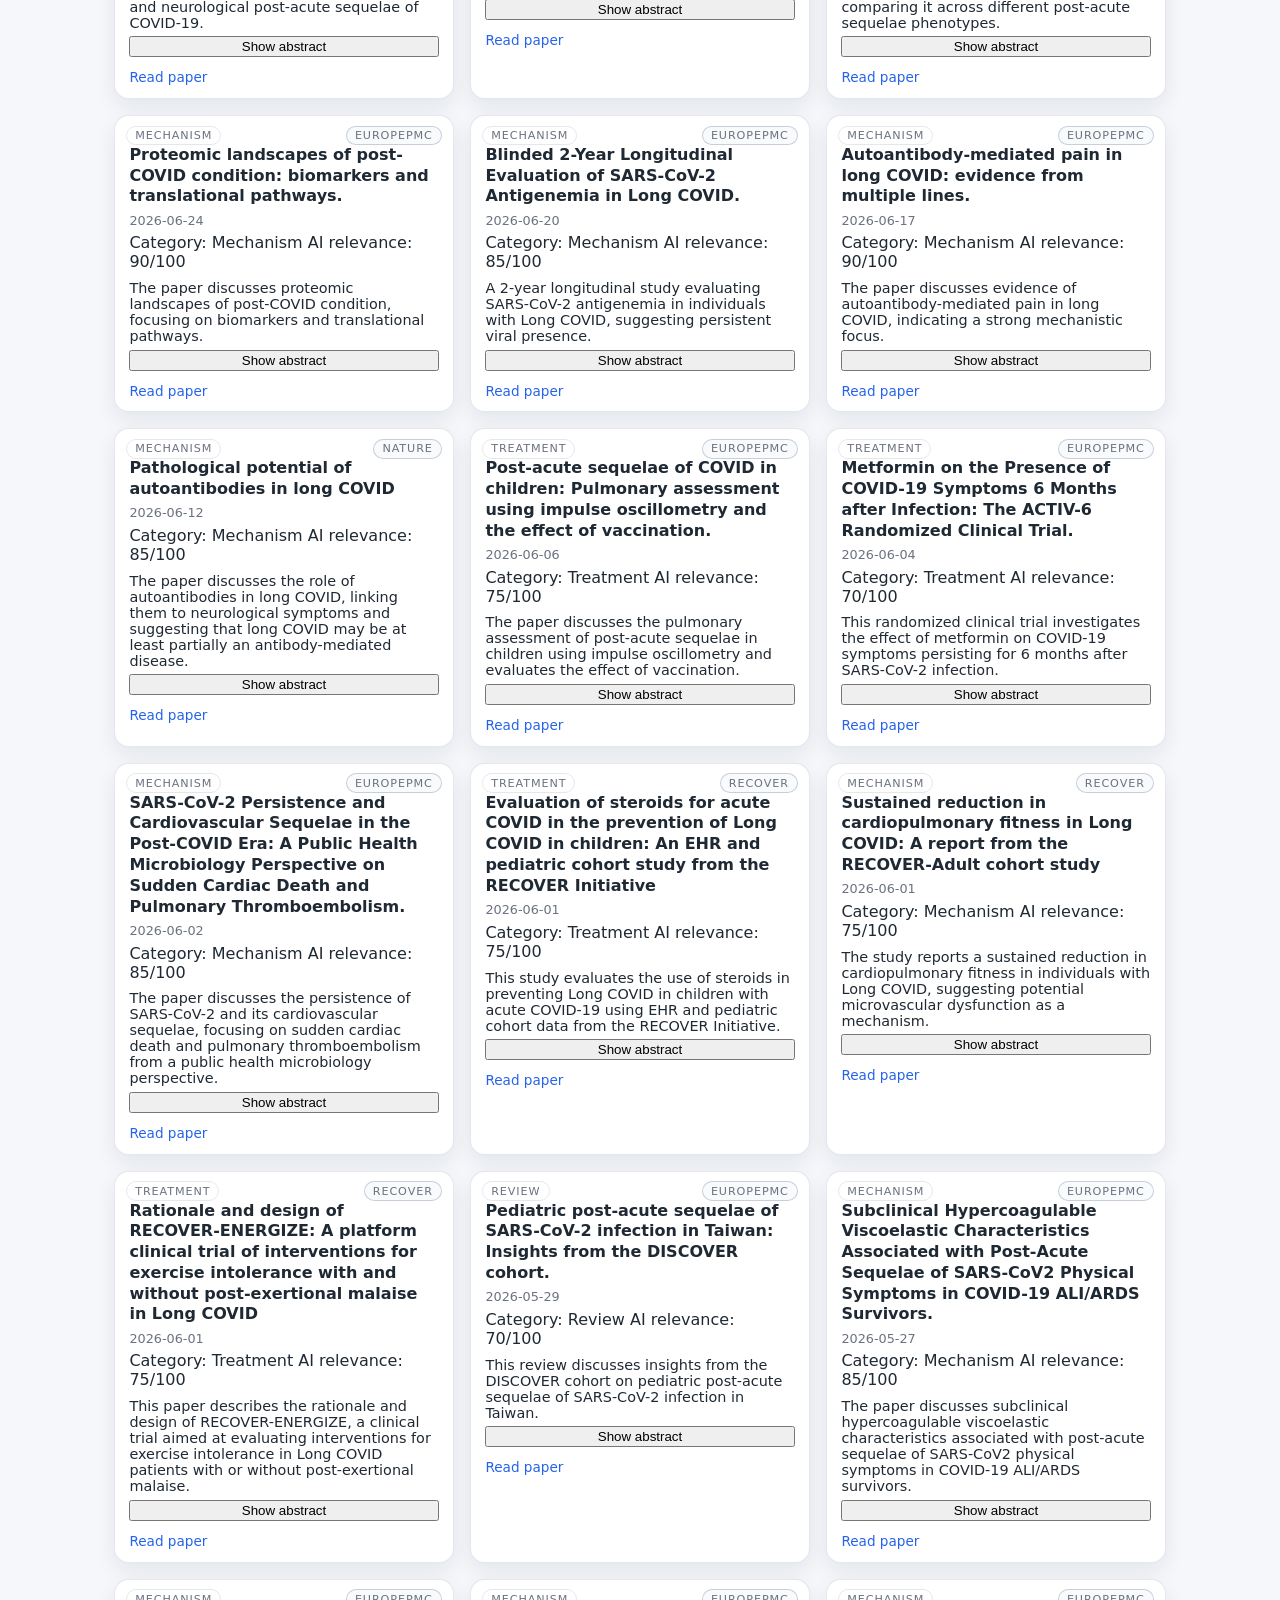
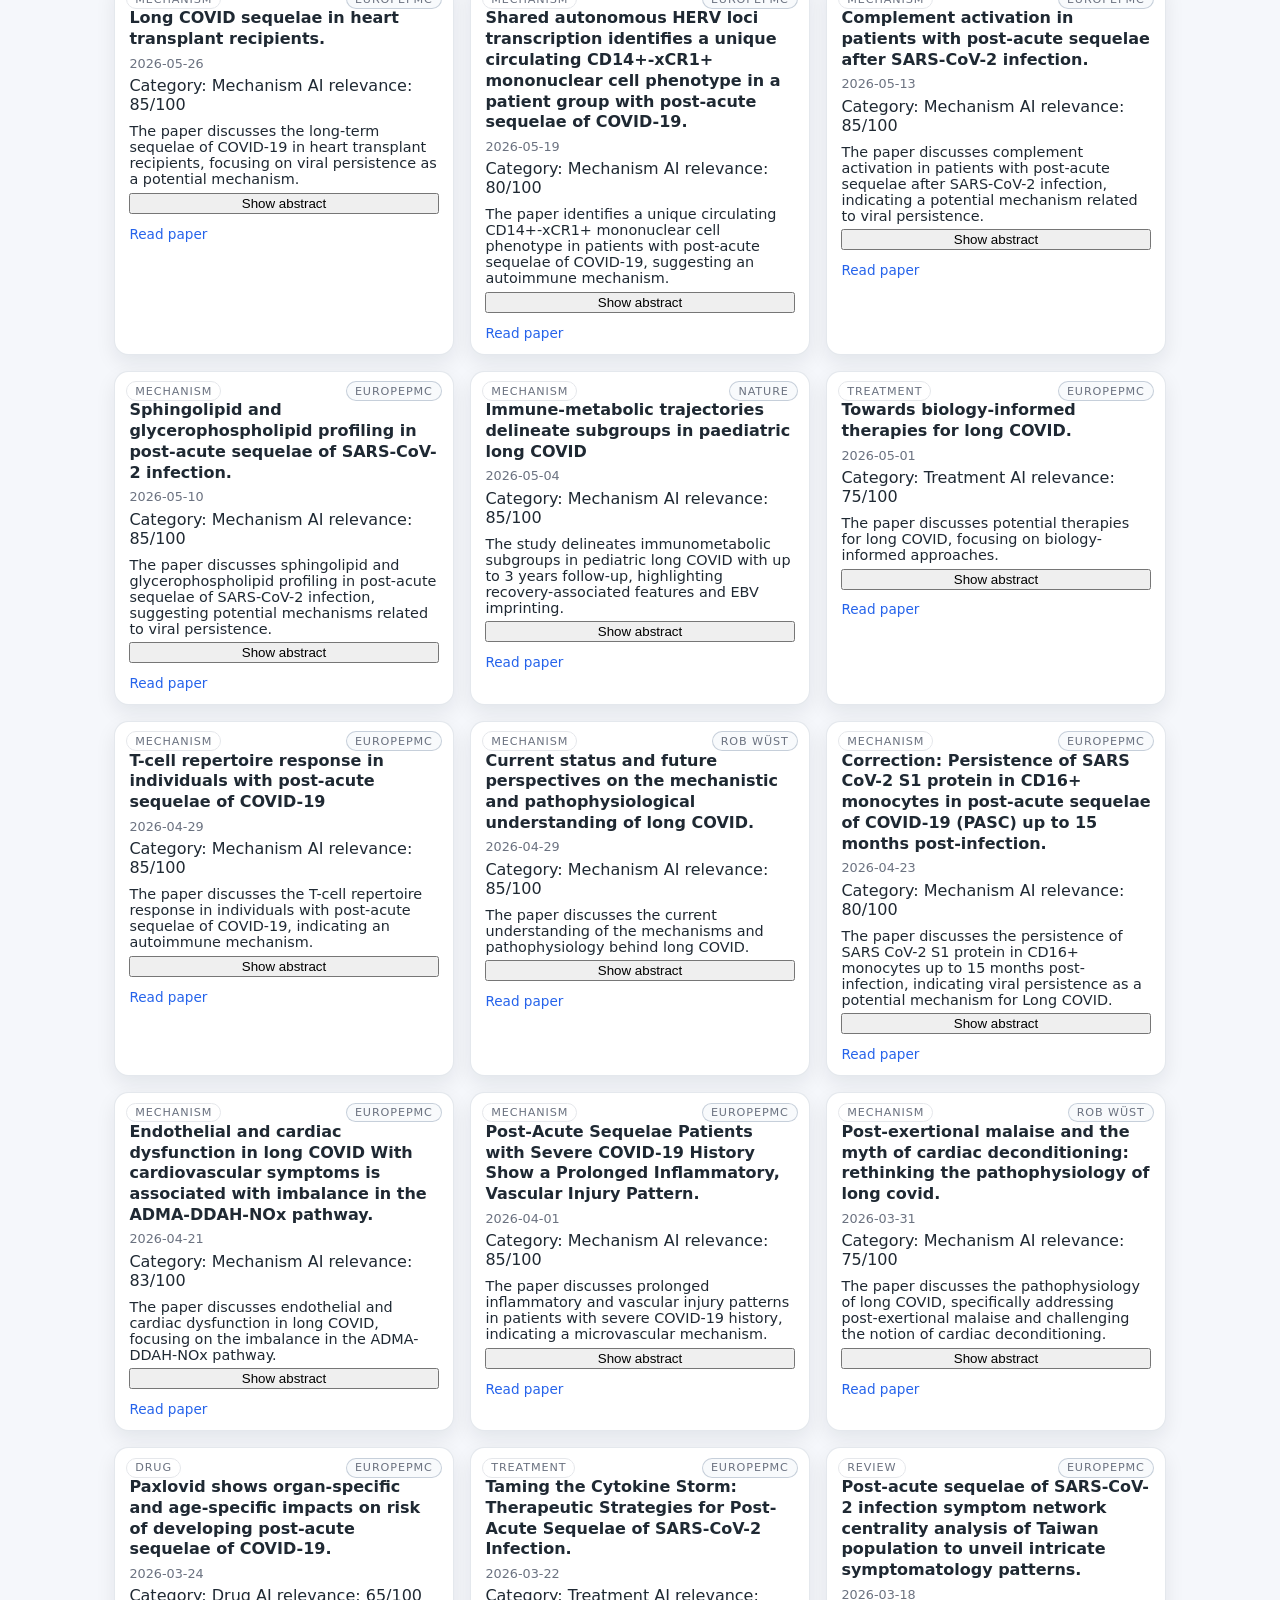
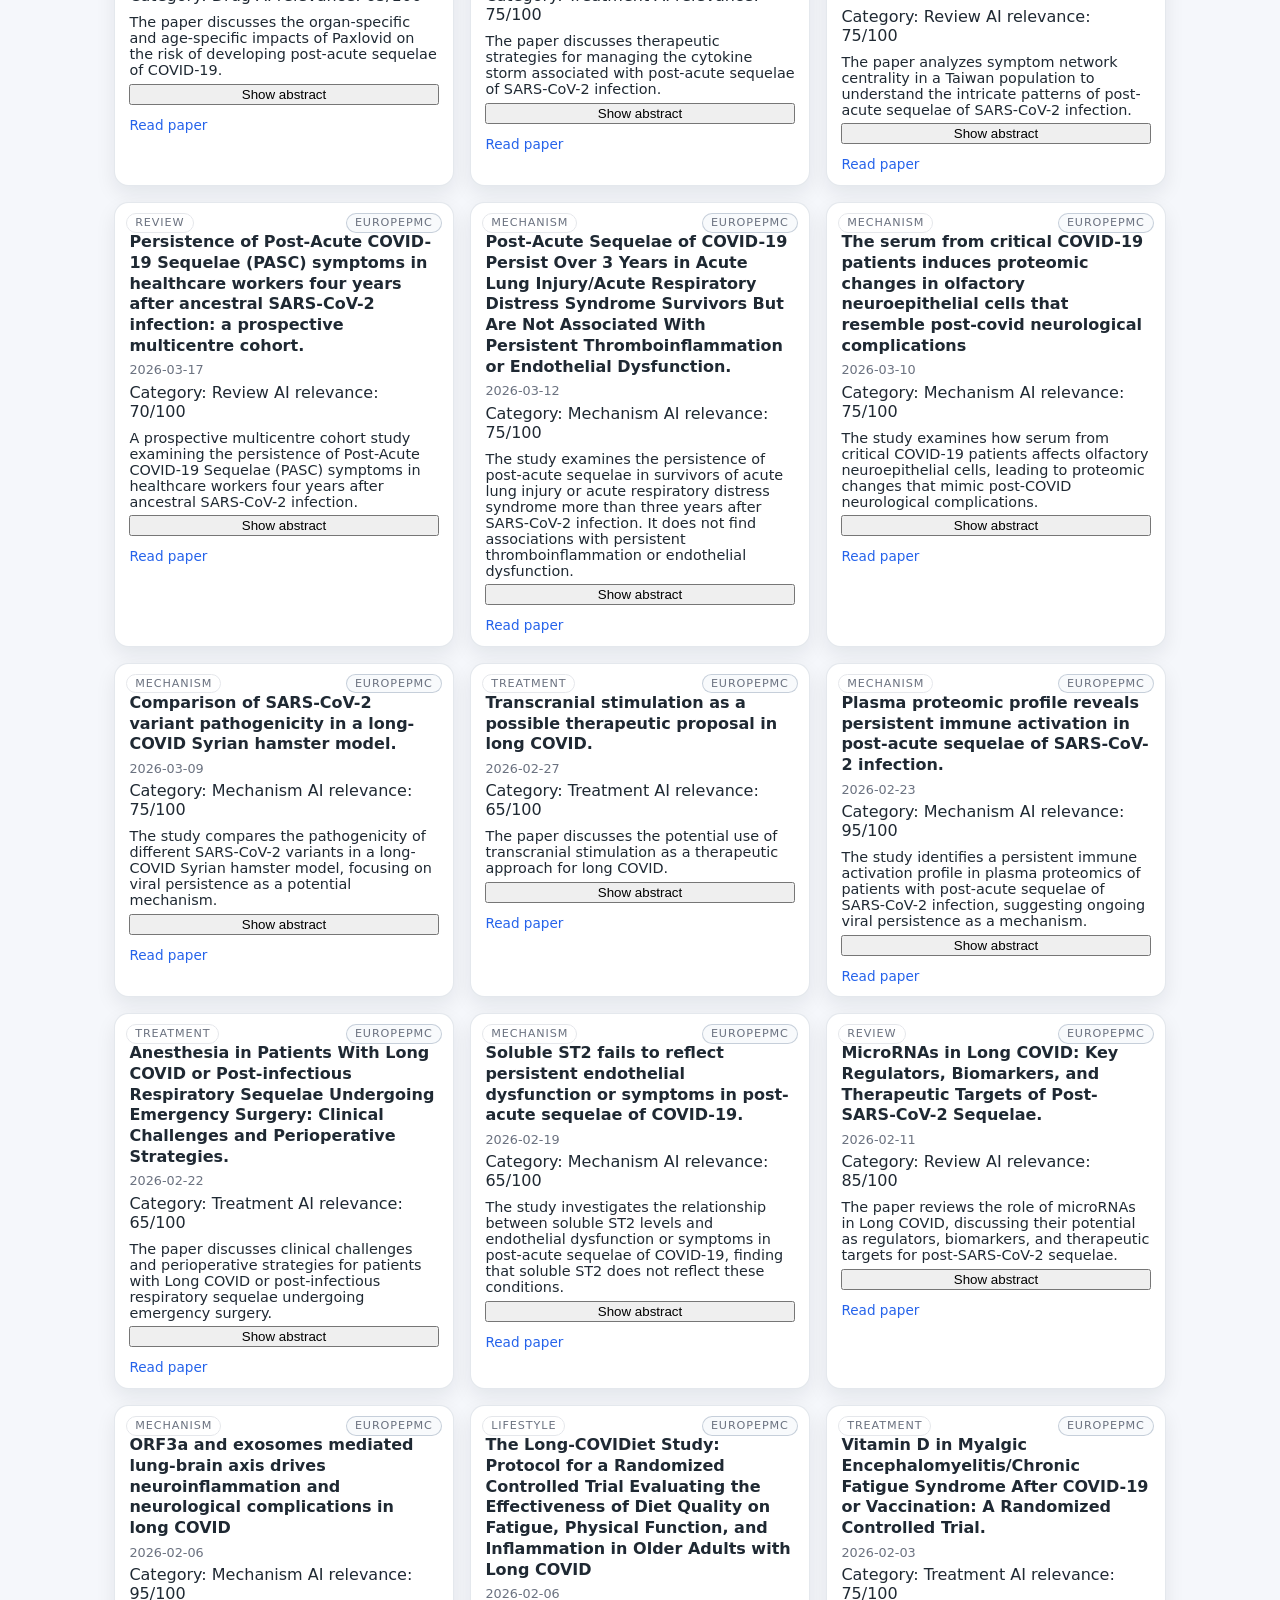
==== commit da80066a: "Update LC papers" ====
--- a/index.html
+++ b/index.html
@@ -29,8 +29,8 @@
     <header class="header">
     
         <div class="stats-badge">
-            📊 Updated: <span id="stat-updated">2026-11-02</span> —
-            Total papers: <span id="stat-total-badge">269</span>
+            📊 Updated: <span id="stat-updated">2026-11-09</span> —
+            Total papers: <span id="stat-total-badge">278</span>
         </div>
 
         <div class="header-row">
@@ -8176,6 +8176,276 @@
     <p class="abstract hidden" data-full="Post-COVID syndrome commonly manifests with fatigue, cognitive impairment, and psychological symptoms. Although rehabilitation programs are widely used, evid...">Post-COVID syndrome commonly manifests with fatigue, cognitive impairment, and psychological symptoms. Although rehabilitation programs are widely used, evid...</p>
 
     <a href="https://www.frontiersin.org/journals/rehabilitation-sciences/articles/10.3389/fresc.2026.1898250/full" target="_blank">Read paper</a>
+</div>
+
+<div class="paper-card" data-source="europepmc" data-category="drug" data-mech="non-mechanistic">
+    <span class="source-badge source-europepmc">EuropePMC</span>
+    <span class="subject-badge">Drug</span>
+
+    <h2>Resveratrol for Post-COVID-19 Cognitive Dysfunction: From Molecular Basis to Clinical Translation.</h2>
+    <div class="date">2026-10-19</div>
+
+    <div class="ai-meta">
+        <span class="ai-category">Category: Drug</span>
+        <span class="ai-score">AI relevance: 85/100</span>
+    </div>
+
+    <p class="ai-summary">The paper discusses the use of resveratrol for post-COVID-19 cognitive dysfunction, focusing on its potential molecular basis and clinical translation.</p>
+
+    <button class="toggle-abstract"
+        onclick="
+            const abs = this.parentElement.querySelector('.abstract');
+            abs.classList.toggle('hidden');
+            this.textContent = abs.classList.contains('hidden')
+                ? 'Show abstract'
+                : 'Hide abstract';
+        ">
+        Show abstract
+    </button>
+
+    <p class="abstract hidden" data-full="The paper discusses the use of resveratrol for post-COVID-19 cognitive dysfunction, focusing on its potential molecular basis and clinical translation.">The paper discusses the use of resveratrol for post-COVID-19 cognitive dysfunction, focusing on its potential molecular basis and clinical translation.</p>
+
+    <a href="https://europepmc.org/article/PMC/PMC13707633" target="_blank">Read paper</a>
+</div>
+
+<div class="paper-card" data-source="pubmed" data-category="mechanism" data-mech="autoimmunity">
+    <span class="source-badge source-pubmed">PubMed</span>
+    <span class="subject-badge">Mechanism</span>
+
+    <h2>The Glymphatic-Meningeal Lymphatic System and Autophagy in ME/CFS and Long COVID: A Mechanistic Perspective.</h2>
+    <div class="date">2026-01-01</div>
+
+    <div class="ai-meta">
+        <span class="ai-category">Category: Mechanism</span>
+        <span class="ai-score">AI relevance: 85/100</span>
+    </div>
+
+    <p class="ai-summary">The paper discusses the potential role of glymphatic dysfunction and autophagy impairment in the pathophysiology of ME/CFS and Long COVID, highlighting immune dysregulation as a key mechanism.</p>
+
+    <button class="toggle-abstract"
+        onclick="
+            const abs = this.parentElement.querySelector('.abstract');
+            abs.classList.toggle('hidden');
+            this.textContent = abs.classList.contains('hidden')
+                ? 'Show abstract'
+                : 'Hide abstract';
+        ">
+        Show abstract
+    </button>
+
+    <p class="abstract hidden" data-full="Myalgic encephalomyelitis/chronic fatigue syndrome (ME/CFS) and Post-Acute Sequelae of SARS-CoV-2 infection (Long COVID) are complex multisystem disorders affecting 60-400 million individuals globally. They are considered post-infectious illnesses and share similar biological mechanisms, including immune dysregulation, orthostatic intolerance and cognitive dysfunction, highlighting a substantial overlap between the two conditions. Persistent fatigue, sleep dysfunction, post-exertional malaise and brain fog are among some of their most common and debilitating symptoms. Despite extensive research, they remain incurable, with no effective treatments, or simple diagnostic tests. They are increasingly understood as heterogeneous, multisystem diseases, involving neurological symptoms, with varying severities and diverse underlying biological abnormalities. More recently, the possibility of glymphatic dysfunction and autophagy impairment have been proposed as parts of the mechanistic features of the pathophysiology of these conditions, which are discussed more fully in the present perspective. With the glymphatic and meningeal lymphatic systems being operationally integrated, we will try to delineate how the metabolic waste removal mechanism afforded by this system may work together with autophagy to maintain brain homeostasis. We will provide some of the established mechanistic features of toxicity of misfolded proteins, explore their role in causing glymphatic dysfunction and impairing autophagy, and discuss the potential for therapeutic interventions.">Myalgic encephalomyelitis/chronic fatigue syndrome (ME/CFS) and Post-Acute Sequelae of SARS-CoV-2 infection (Long COVID) are complex multisystem disorders affecting 60-400 million individuals globally. They are considered post-infectious illnesses and share similar biological mechanisms, including immune dysregulation, orthostatic intolerance and cognitive dysfunction, highlighting a substantial overlap between the two conditions. Persistent fatigue, sleep dysfunction, post-exertional malaise and brain fog are among some of their most common and debilitating symptoms. Despite extensive research, they remain incurable, with no effective treatments, or simple diagnostic tests. They are increasingly understood as heterogeneous, multisystem diseases, involving neurological symptoms, with varying severities and diverse underlying biological abnormalities. More recently, the possibility of glymphatic dysfunction and autophagy impairment have been proposed as parts of the mechanistic features of the pathophysiology of these conditions, which are discussed more fully in the present perspective. With the glymphatic and meningeal lymphatic systems being operationally integrated, we will try to delineate how the metabolic waste removal mechanism afforded by this system may work together with autophagy to maintain brain homeostasis. We will provide some of the established mechanistic features of toxicity of misfolded proteins, explore their role in causing glymphatic dysfunction and impairing autophagy, and discuss the potential for therapeutic interventions.</p>
+
+    <a href="https://pubmed.ncbi.nlm.nih.gov/42942118/" target="_blank">Read paper</a>
+</div>
+
+<div class="paper-card" data-source="nature" data-category="mechanism" data-mech="neuroinflammation">
+    <span class="source-badge source-nature">Nature</span>
+    <span class="subject-badge">Mechanism</span>
+
+    <h2>Ex vivo IL-1β, IL-6, TNF-α, and IL-8 responses 2 years after critical COVID-19 are associated with age and innate immune activation</h2>
+    <div class="date">2026-10-24</div>
+
+    <div class="ai-meta">
+        <span class="ai-category">Category: Mechanism</span>
+        <span class="ai-score">AI relevance: 83/100</span>
+    </div>
+
+    <p class="ai-summary">The study examines ex vivo cytokine responses 2 years after critical COVID-19, finding associations with age and innate immune activation.</p>
+
+    <button class="toggle-abstract"
+        onclick="
+            const abs = this.parentElement.querySelector('.abstract');
+            abs.classList.toggle('hidden');
+            this.textContent = abs.classList.contains('hidden')
+                ? 'Show abstract'
+                : 'Hide abstract';
+        ">
+        Show abstract
+    </button>
+
+    <p class="abstract hidden" data-full="The study examines ex vivo cytokine responses 2 years after critical COVID-19, finding associations with age and innate immune activation.">The study examines ex vivo cytokine responses 2 years after critical COVID-19, finding associations with age and innate immune activation.</p>
+
+    <a href="https://www.nature.com/articles/s41598-026-76481-1" target="_blank">Read paper</a>
+</div>
+
+<div class="paper-card" data-source="europepmc" data-category="mechanism" data-mech="neuroinflammation">
+    <span class="source-badge source-europepmc">EuropePMC</span>
+    <span class="subject-badge">Mechanism</span>
+
+    <h2>From past to present and toward the future: a mechanism-informed clinical framework for COVID-19-associated headache and post-viral pain.</h2>
+    <div class="date">2026-10-13</div>
+
+    <div class="ai-meta">
+        <span class="ai-category">Category: Mechanism</span>
+        <span class="ai-score">AI relevance: 80/100</span>
+    </div>
+
+    <p class="ai-summary">The paper discusses a mechanism-informed clinical framework for COVID-19-associated headache and post-viral pain, focusing on neuroinflammation.</p>
+
+    <button class="toggle-abstract"
+        onclick="
+            const abs = this.parentElement.querySelector('.abstract');
+            abs.classList.toggle('hidden');
+            this.textContent = abs.classList.contains('hidden')
+                ? 'Show abstract'
+                : 'Hide abstract';
+        ">
+        Show abstract
+    </button>
+
+    <p class="abstract hidden" data-full="The paper discusses a mechanism-informed clinical framework for COVID-19-associated headache and post-viral pain, focusing on neuroinflammation.">The paper discusses a mechanism-informed clinical framework for COVID-19-associated headache and post-viral pain, focusing on neuroinflammation.</p>
+
+    <a href="https://europepmc.org/article/PMC/PMC13711654" target="_blank">Read paper</a>
+</div>
+
+<div class="paper-card" data-source="europepmc" data-category="mechanism" data-mech="viral-persistence">
+    <span class="source-badge source-europepmc">EuropePMC</span>
+    <span class="subject-badge">Mechanism</span>
+
+    <h2>Insights into the Pathophysiology of Post-COVID Lung Disease from the Perspective of Histopathology.</h2>
+    <div class="date">2026-10-10</div>
+
+    <div class="ai-meta">
+        <span class="ai-category">Category: Mechanism</span>
+        <span class="ai-score">AI relevance: 80/100</span>
+    </div>
+
+    <p class="ai-summary">The paper discusses the pathophysiology of post-COVID lung disease from a histopathological perspective, focusing on viral persistence as a mechanism.</p>
+
+    <button class="toggle-abstract"
+        onclick="
+            const abs = this.parentElement.querySelector('.abstract');
+            abs.classList.toggle('hidden');
+            this.textContent = abs.classList.contains('hidden')
+                ? 'Show abstract'
+                : 'Hide abstract';
+        ">
+        Show abstract
+    </button>
+
+    <p class="abstract hidden" data-full="The paper discusses the pathophysiology of post-COVID lung disease from a histopathological perspective, focusing on viral persistence as a mechanism.">The paper discusses the pathophysiology of post-COVID lung disease from a histopathological perspective, focusing on viral persistence as a mechanism.</p>
+
+    <a href="https://europepmc.org/article/PMC/PMC13695523" target="_blank">Read paper</a>
+</div>
+
+<div class="paper-card" data-source="frontiers" data-category="mechanism" data-mech="non-mechanistic">
+    <span class="source-badge source-frontiers">Frontiers</span>
+    <span class="subject-badge">Mechanism</span>
+
+    <h2>Long memory in post-acute infection as a signature of hierarchical collapse: a derived fractional order, a large-N crossover, and coupled-subsystem dynamics</h2>
+    <div class="date">2026-11-04</div>
+
+    <div class="ai-meta">
+        <span class="ai-category">Category: Mechanism</span>
+        <span class="ai-score">AI relevance: 75/100</span>
+    </div>
+
+    <p class="ai-summary">The paper discusses the post-acute state following acute viral infection, suggesting that it is not well described by memoryless integer-order kinetics but rather requires a more complex model involving hierarchical collapse and coupled-subsystem dynamics.</p>
+
+    <button class="toggle-abstract"
+        onclick="
+            const abs = this.parentElement.querySelector('.abstract');
+            abs.classList.toggle('hidden');
+            this.textContent = abs.classList.contains('hidden')
+                ? 'Show abstract'
+                : 'Hide abstract';
+        ">
+        Show abstract
+    </button>
+
+    <p class="abstract hidden" data-full="Acute viral infection is described well by memoryless integer-order kinetics with approximately exponential clearance, yet the post-acute state that follows ...">Acute viral infection is described well by memoryless integer-order kinetics with approximately exponential clearance, yet the post-acute state that follows ...</p>
+
+    <a href="https://www.frontiersin.org/journals/medicine/articles/10.3389/fmed.2026.1969888/full" target="_blank">Read paper</a>
+</div>
+
+<div class="paper-card" data-source="recover" data-category="mechanism" data-mech="non-mechanistic">
+    <span class="source-badge source-recover">RECOVER</span>
+    <span class="subject-badge">Mechanism</span>
+
+    <h2>Timing of Long COVID improvement in prospectively followed RECOVER-Adult participants</h2>
+    <div class="date">2026-11-01</div>
+
+    <div class="ai-meta">
+        <span class="ai-category">Category: Mechanism</span>
+        <span class="ai-score">AI relevance: 75/100</span>
+    </div>
+
+    <p class="ai-summary">This paper discusses the timing of improvement in Long COVID symptoms among participants in the RECOVER-Adult study, which is a prospective follow-up study.</p>
+
+    <button class="toggle-abstract"
+        onclick="
+            const abs = this.parentElement.querySelector('.abstract');
+            abs.classList.toggle('hidden');
+            this.textContent = abs.classList.contains('hidden')
+                ? 'Show abstract'
+                : 'Hide abstract';
+        ">
+        Show abstract
+    </button>
+
+    <p class="abstract hidden" data-full="Search">Search</p>
+
+    <a href="https://recovercovid.org/publications/timing-long-covid-improvement-prospectively-followed-recover-adult-participants" target="_blank">Read paper</a>
+</div>
+
+<div class="paper-card" data-source="europepmc" data-category="treatment" data-mech="non-mechanistic">
+    <span class="source-badge source-europepmc">EuropePMC</span>
+    <span class="subject-badge">Treatment</span>
+
+    <h2>Metformin on the Presence of COVID-19 Symptoms 6 Months after Infection: The ACTIV-6 Randomized Clinical Trial.</h2>
+    <div class="date">2026-06-04</div>
+
+    <div class="ai-meta">
+        <span class="ai-category">Category: Treatment</span>
+        <span class="ai-score">AI relevance: 70/100</span>
+    </div>
+
+    <p class="ai-summary">This randomized clinical trial investigates the effect of metformin on COVID-19 symptoms persisting for 6 months after SARS-CoV-2 infection.</p>
+
+    <button class="toggle-abstract"
+        onclick="
+            const abs = this.parentElement.querySelector('.abstract');
+            abs.classList.toggle('hidden');
+            this.textContent = abs.classList.contains('hidden')
+                ? 'Show abstract'
+                : 'Hide abstract';
+        ">
+        Show abstract
+    </button>
+
+    <p class="abstract hidden" data-full="This randomized clinical trial investigates the effect of metformin on COVID-19 symptoms persisting for 6 months after SARS-CoV-2 infection.">This randomized clinical trial investigates the effect of metformin on COVID-19 symptoms persisting for 6 months after SARS-CoV-2 infection.</p>
+
+    <a href="https://europepmc.org/article/PMC/PMC13681953" target="_blank">Read paper</a>
+</div>
+
+<div class="paper-card" data-source="europepmc" data-category="mechanism" data-mech="neuroinflammation">
+    <span class="source-badge source-europepmc">EuropePMC</span>
+    <span class="subject-badge">Mechanism</span>
+
+    <h2>Neurocognitive Indices of Long COVID: Dysregulated Engagement of Inhibitory Control and Oscillatory Slowing.</h2>
+    <div class="date">2026-09-26</div>
+
+    <div class="ai-meta">
+        <span class="ai-category">Category: Mechanism</span>
+        <span class="ai-score">AI relevance: 65/100</span>
+    </div>
+
+    <p class="ai-summary">The paper discusses neurocognitive indices in Long COVID, focusing on dysregulated engagement of inhibitory control and oscillatory slowing, which are indicative of neuroinflammation.</p>
+
+    <button class="toggle-abstract"
+        onclick="
+            const abs = this.parentElement.querySelector('.abstract');
+            abs.classList.toggle('hidden');
+            this.textContent = abs.classList.contains('hidden')
+                ? 'Show abstract'
+                : 'Hide abstract';
+        ">
+        Show abstract
+    </button>
+
+    <p class="abstract hidden" data-full="The paper discusses neurocognitive indices in Long COVID, focusing on dysregulated engagement of inhibitory control and oscillatory slowing, which are indicative of neuroinflammation.">The paper discusses neurocognitive indices in Long COVID, focusing on dysregulated engagement of inhibitory control and oscillatory slowing, which are indicative of neuroinflammation.</p>
+
+    <a href="https://europepmc.org/article/PMC/PMC13708481" target="_blank">Read paper</a>
 </div>
 <!-- SCRAPER_INJECT_END -->
 
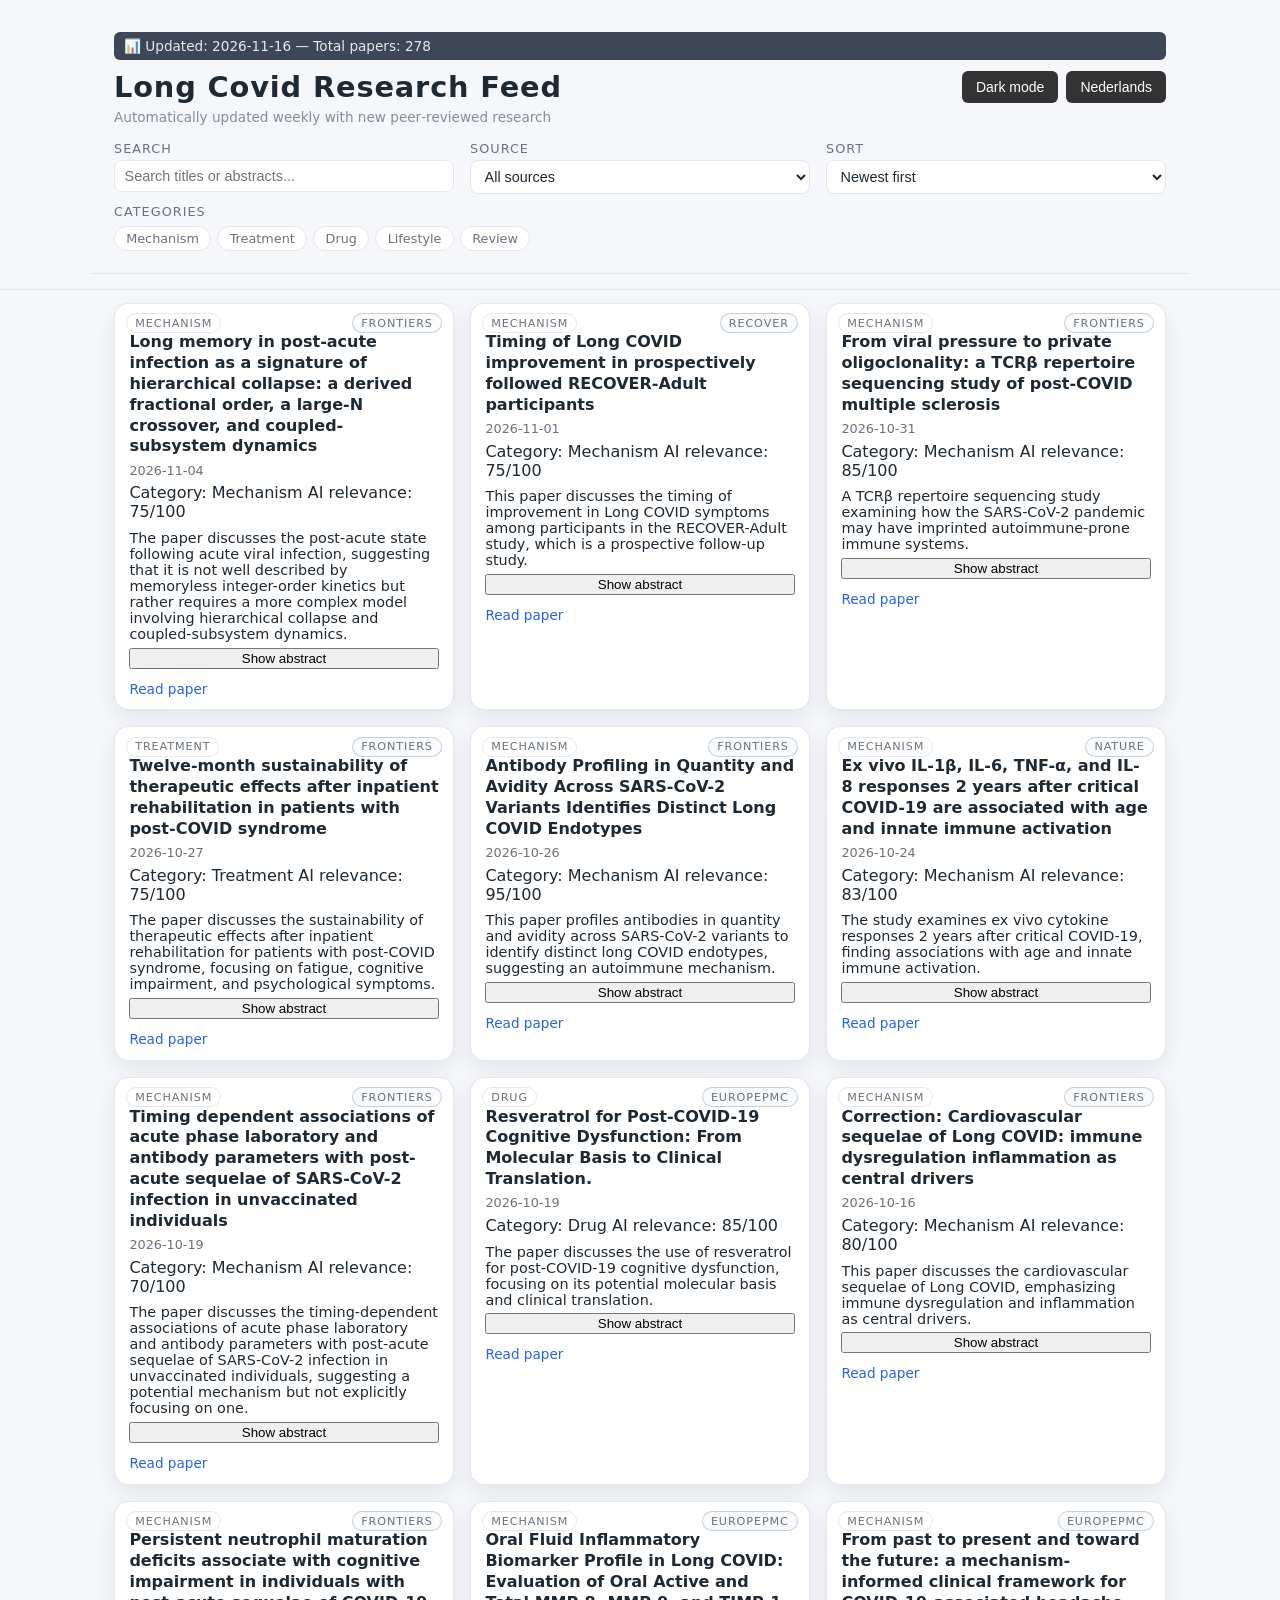
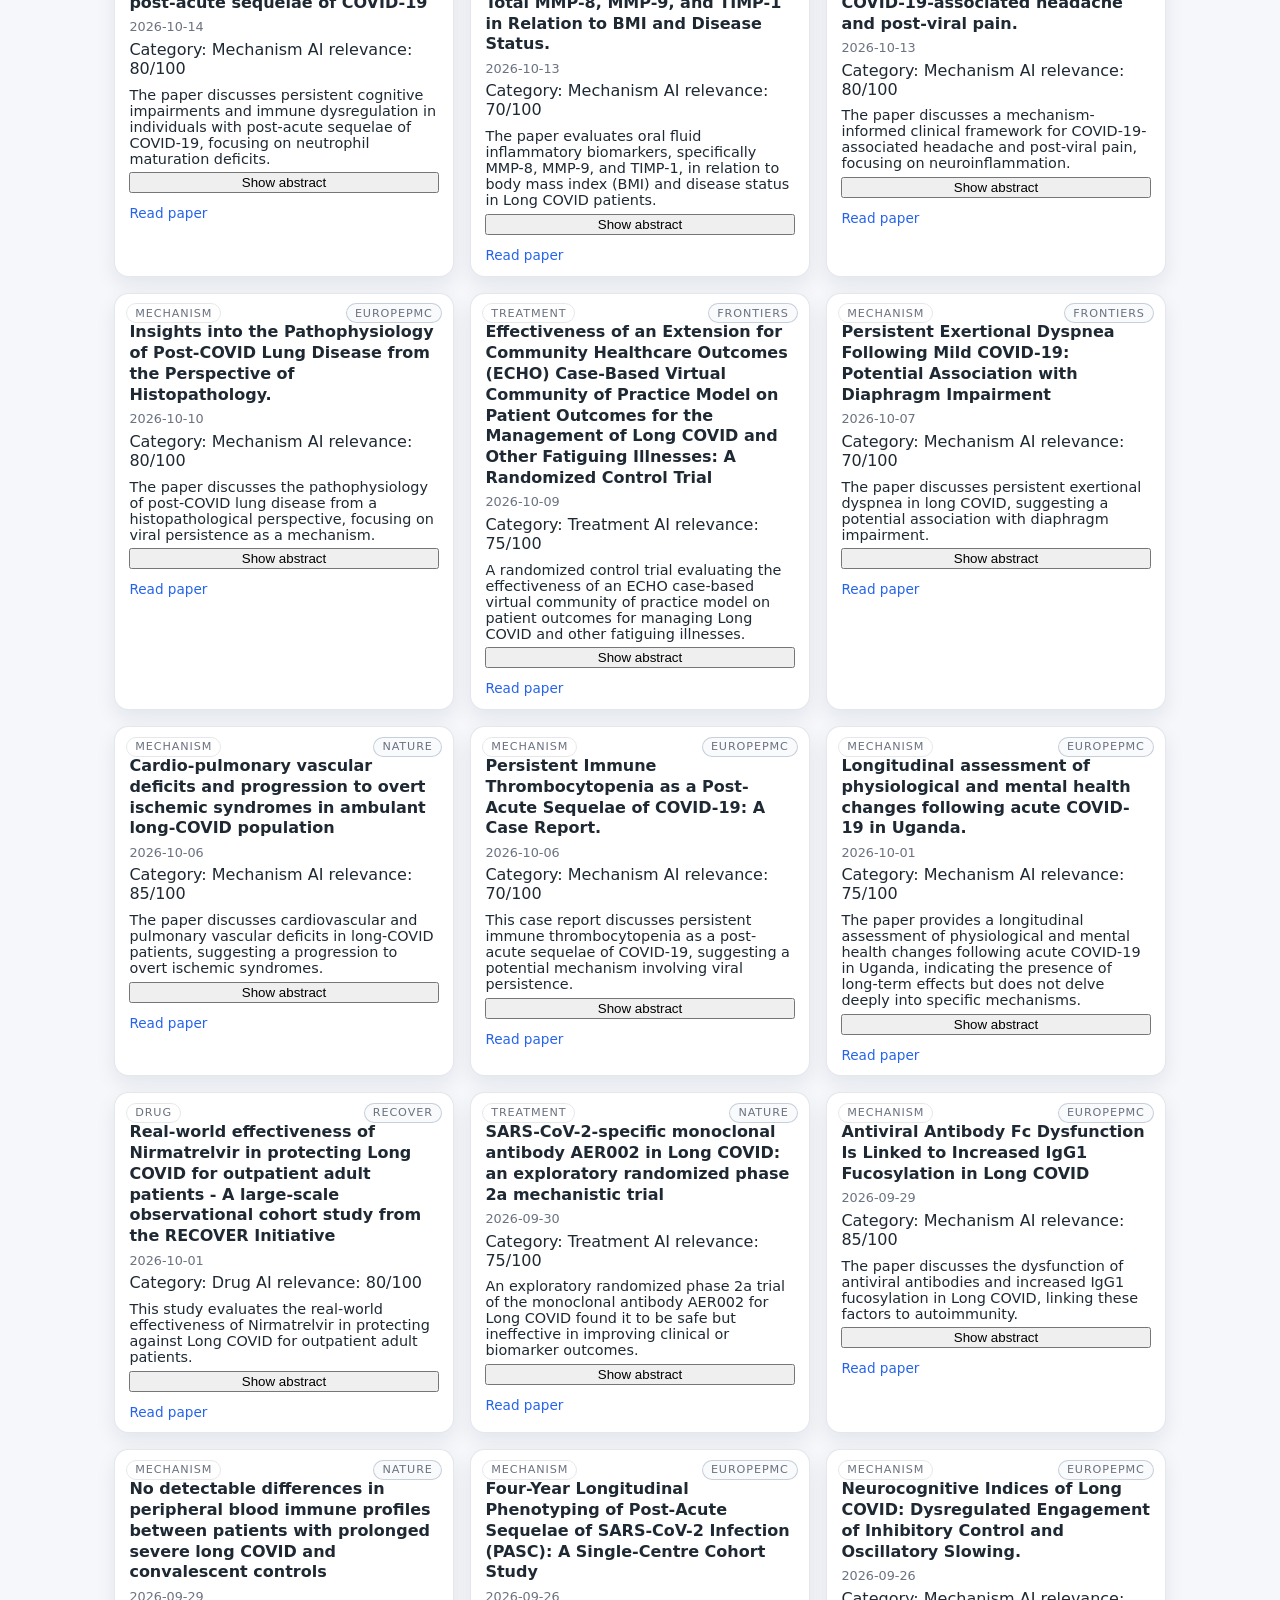
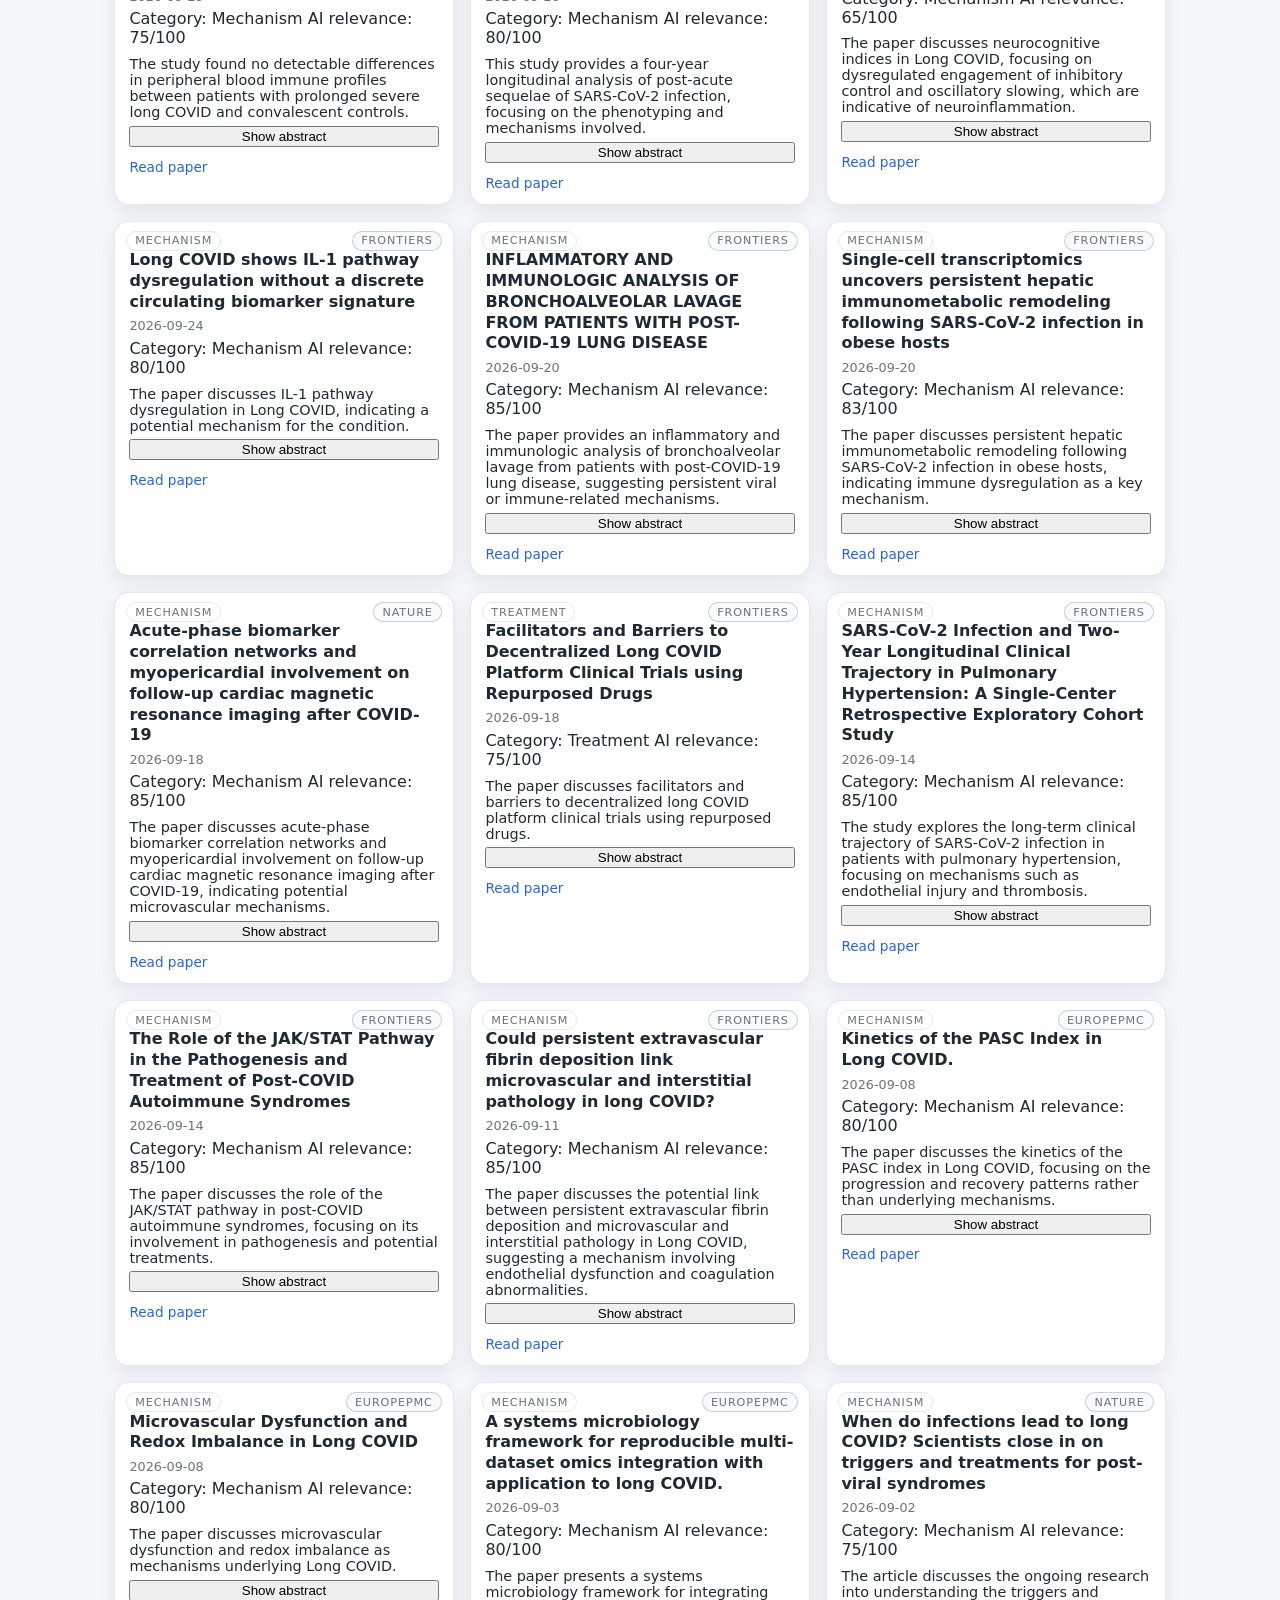
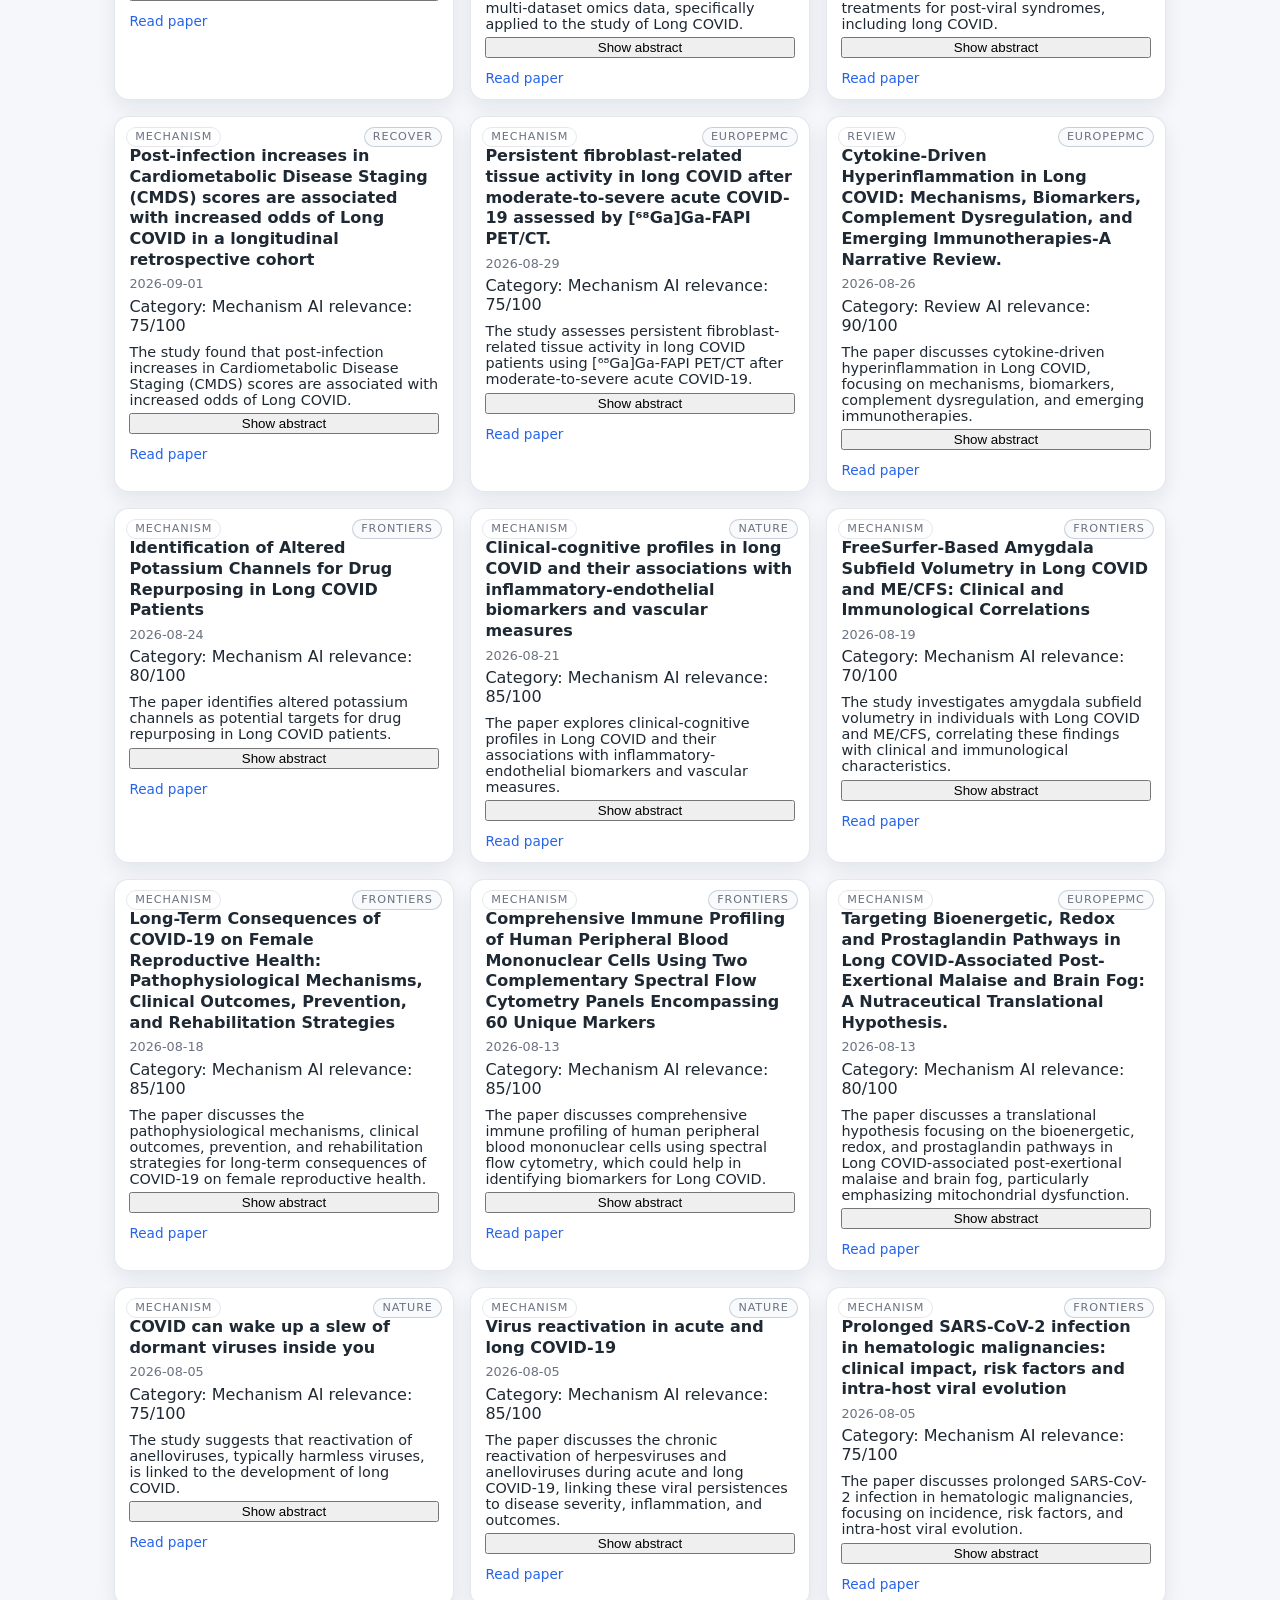
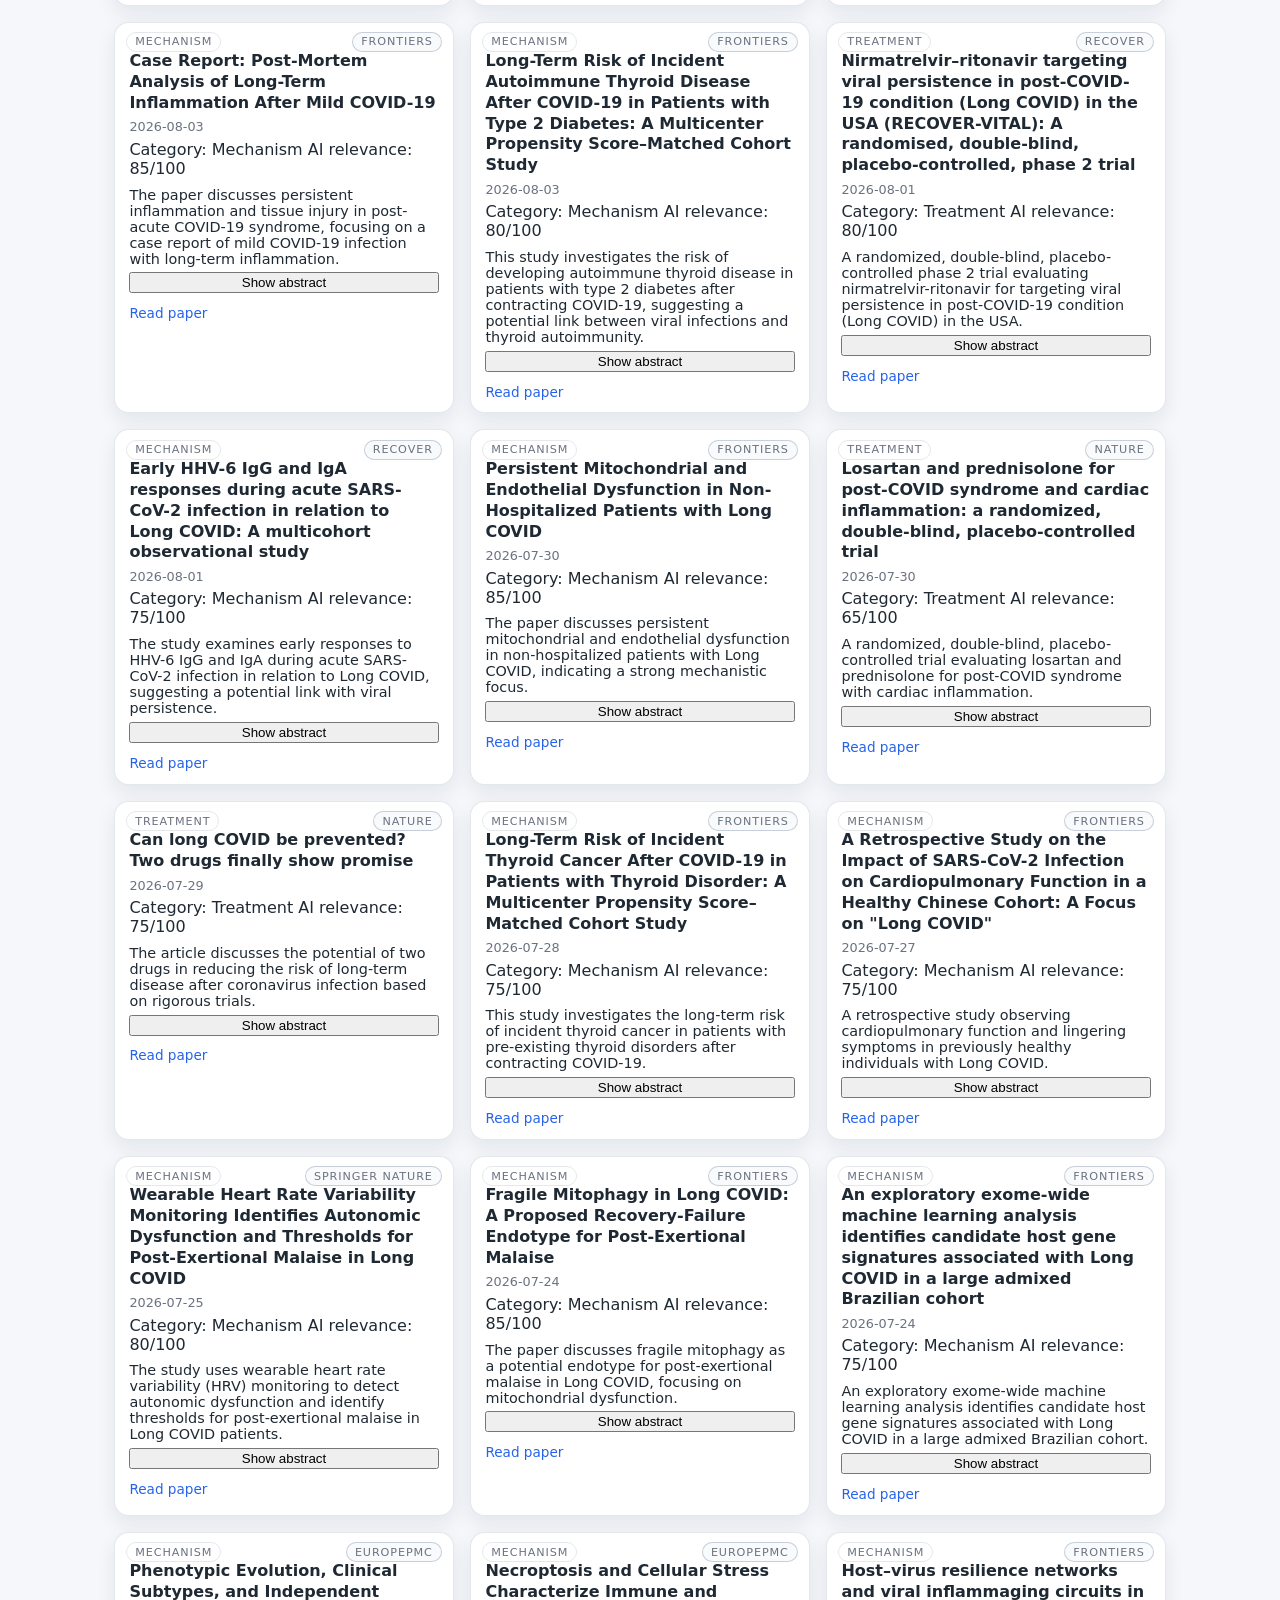
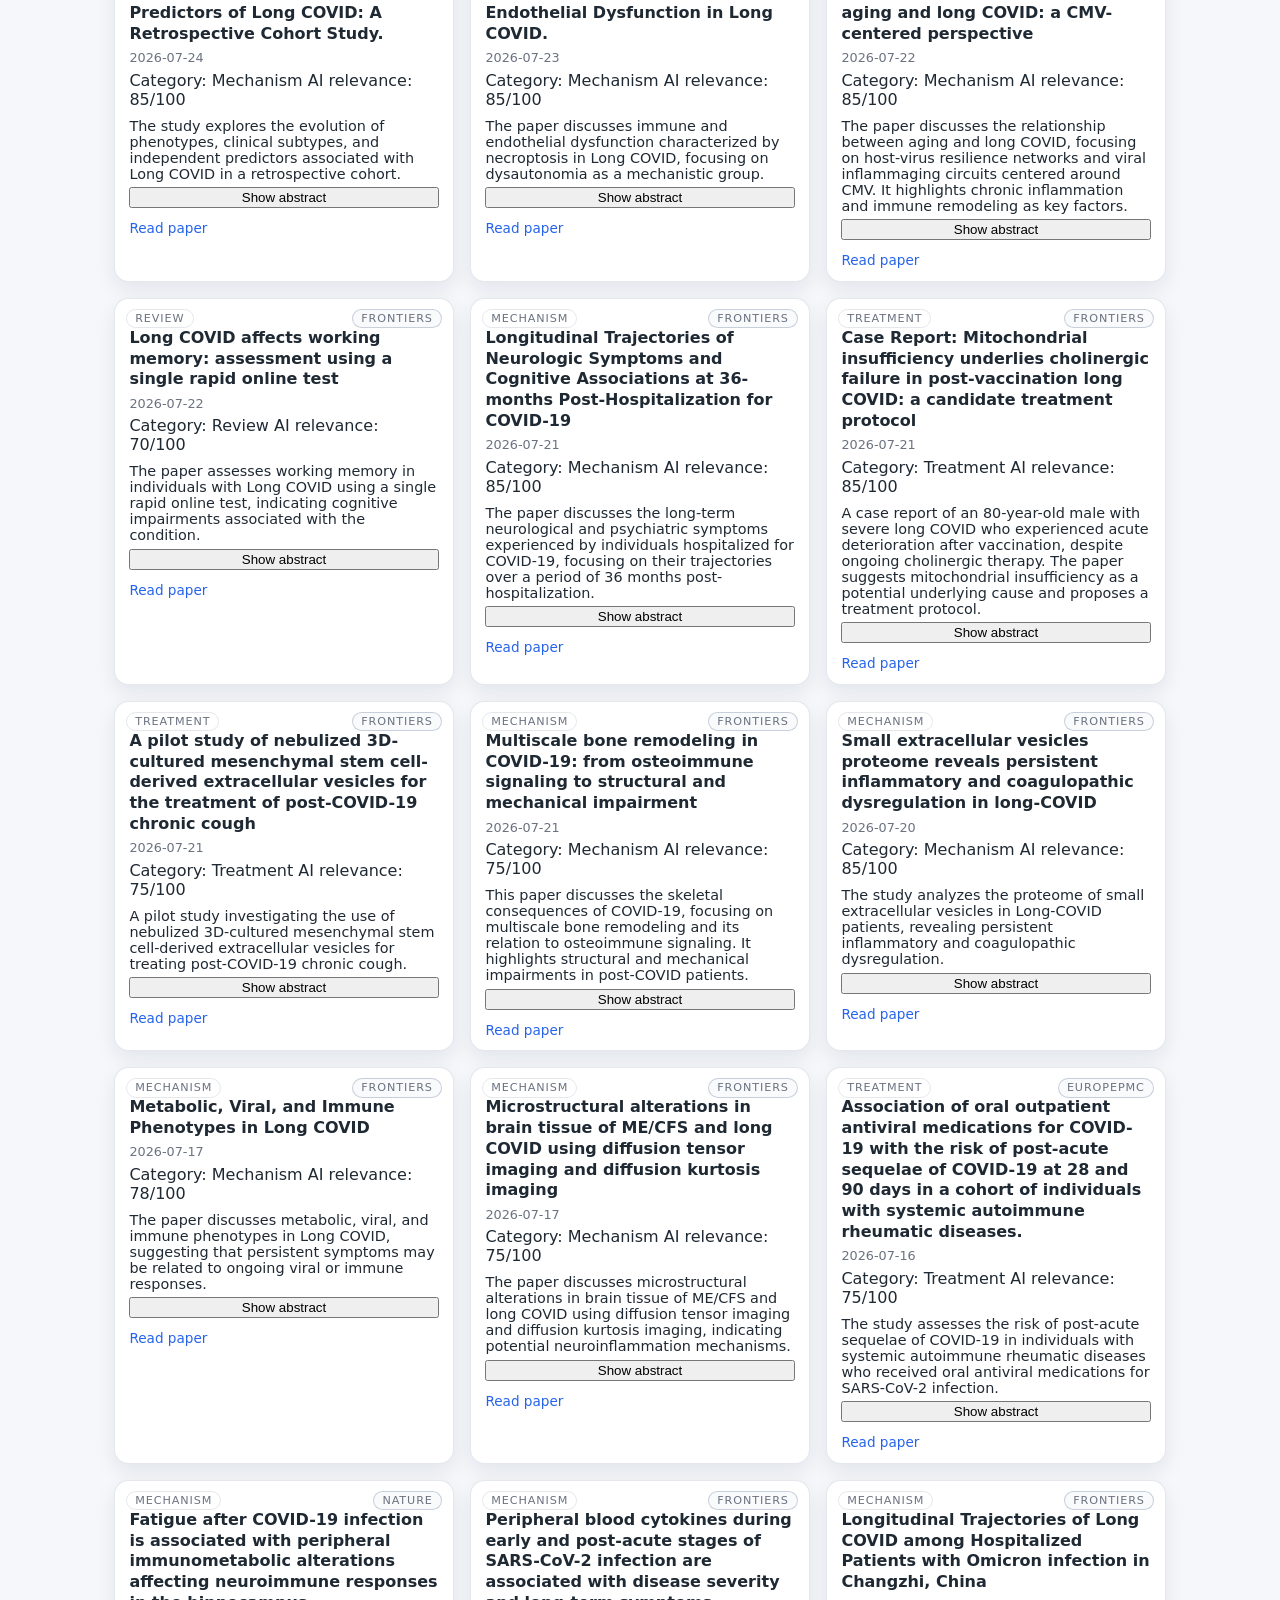
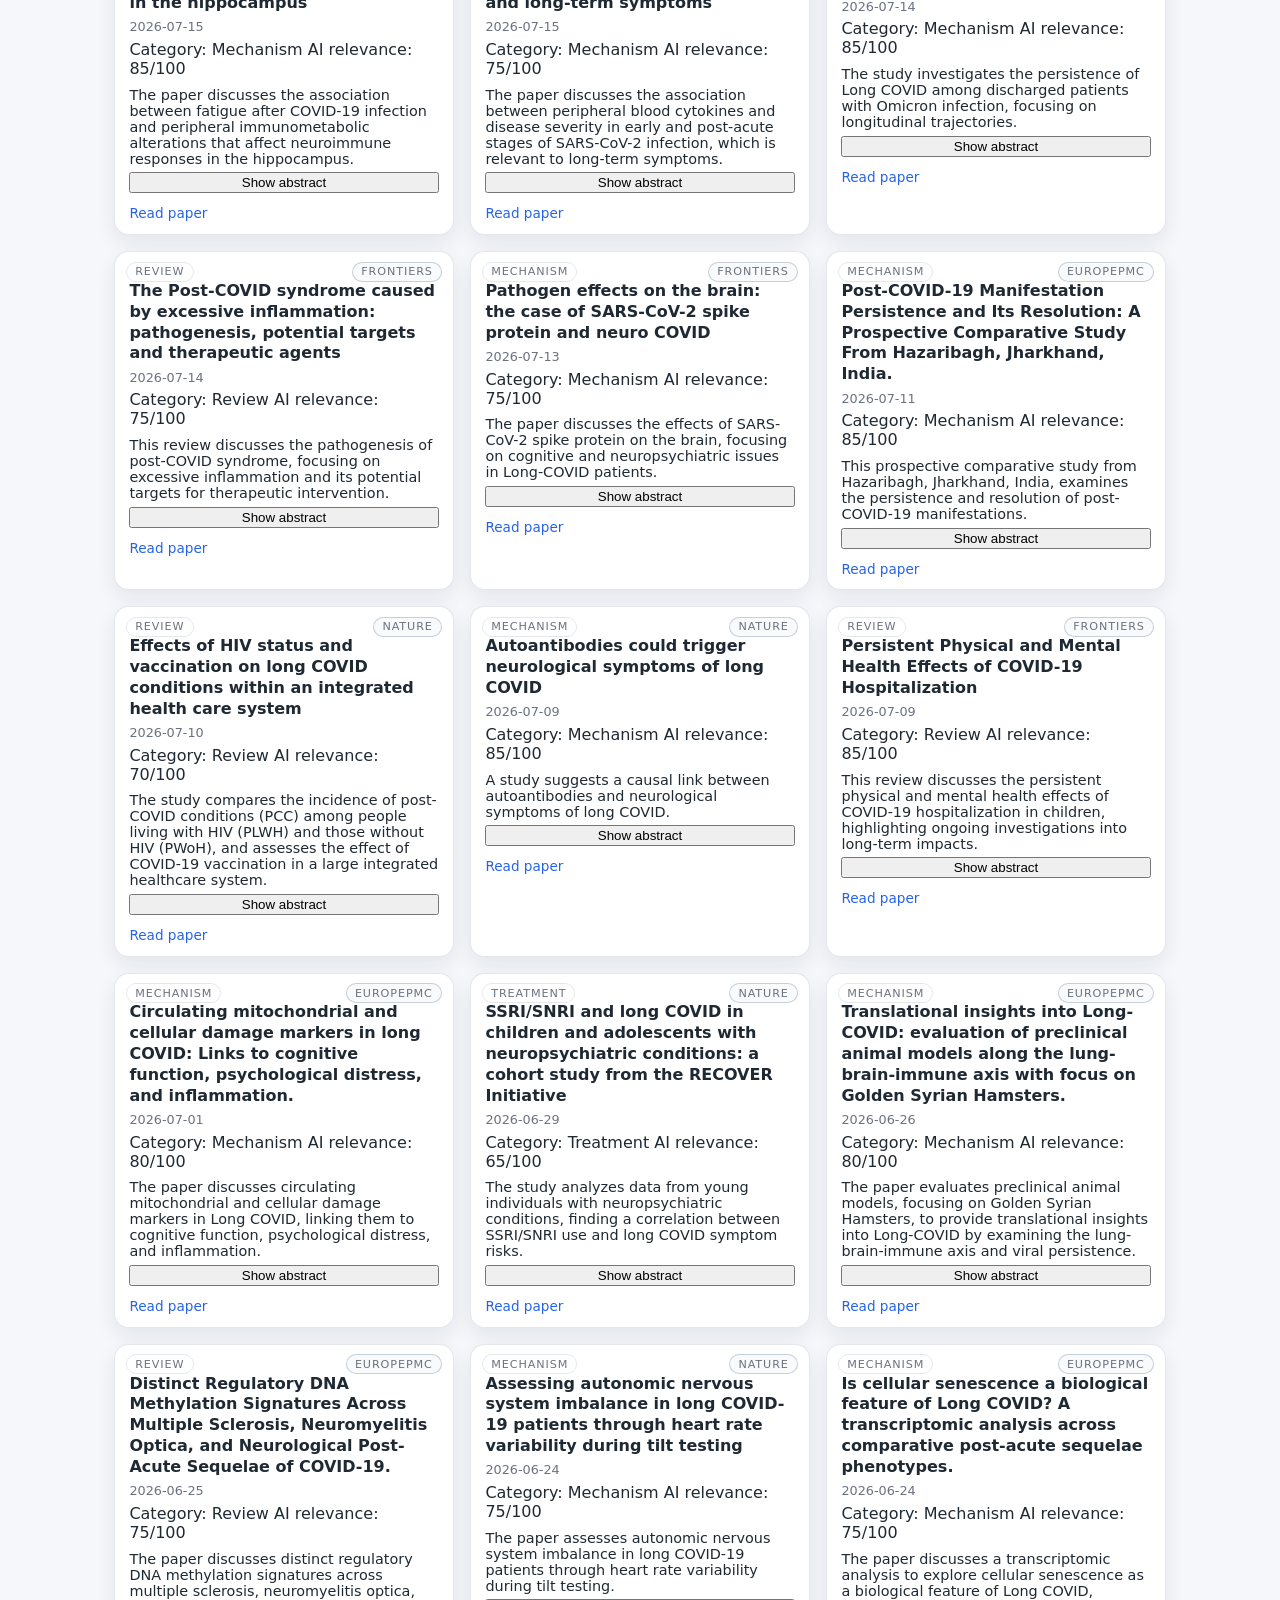
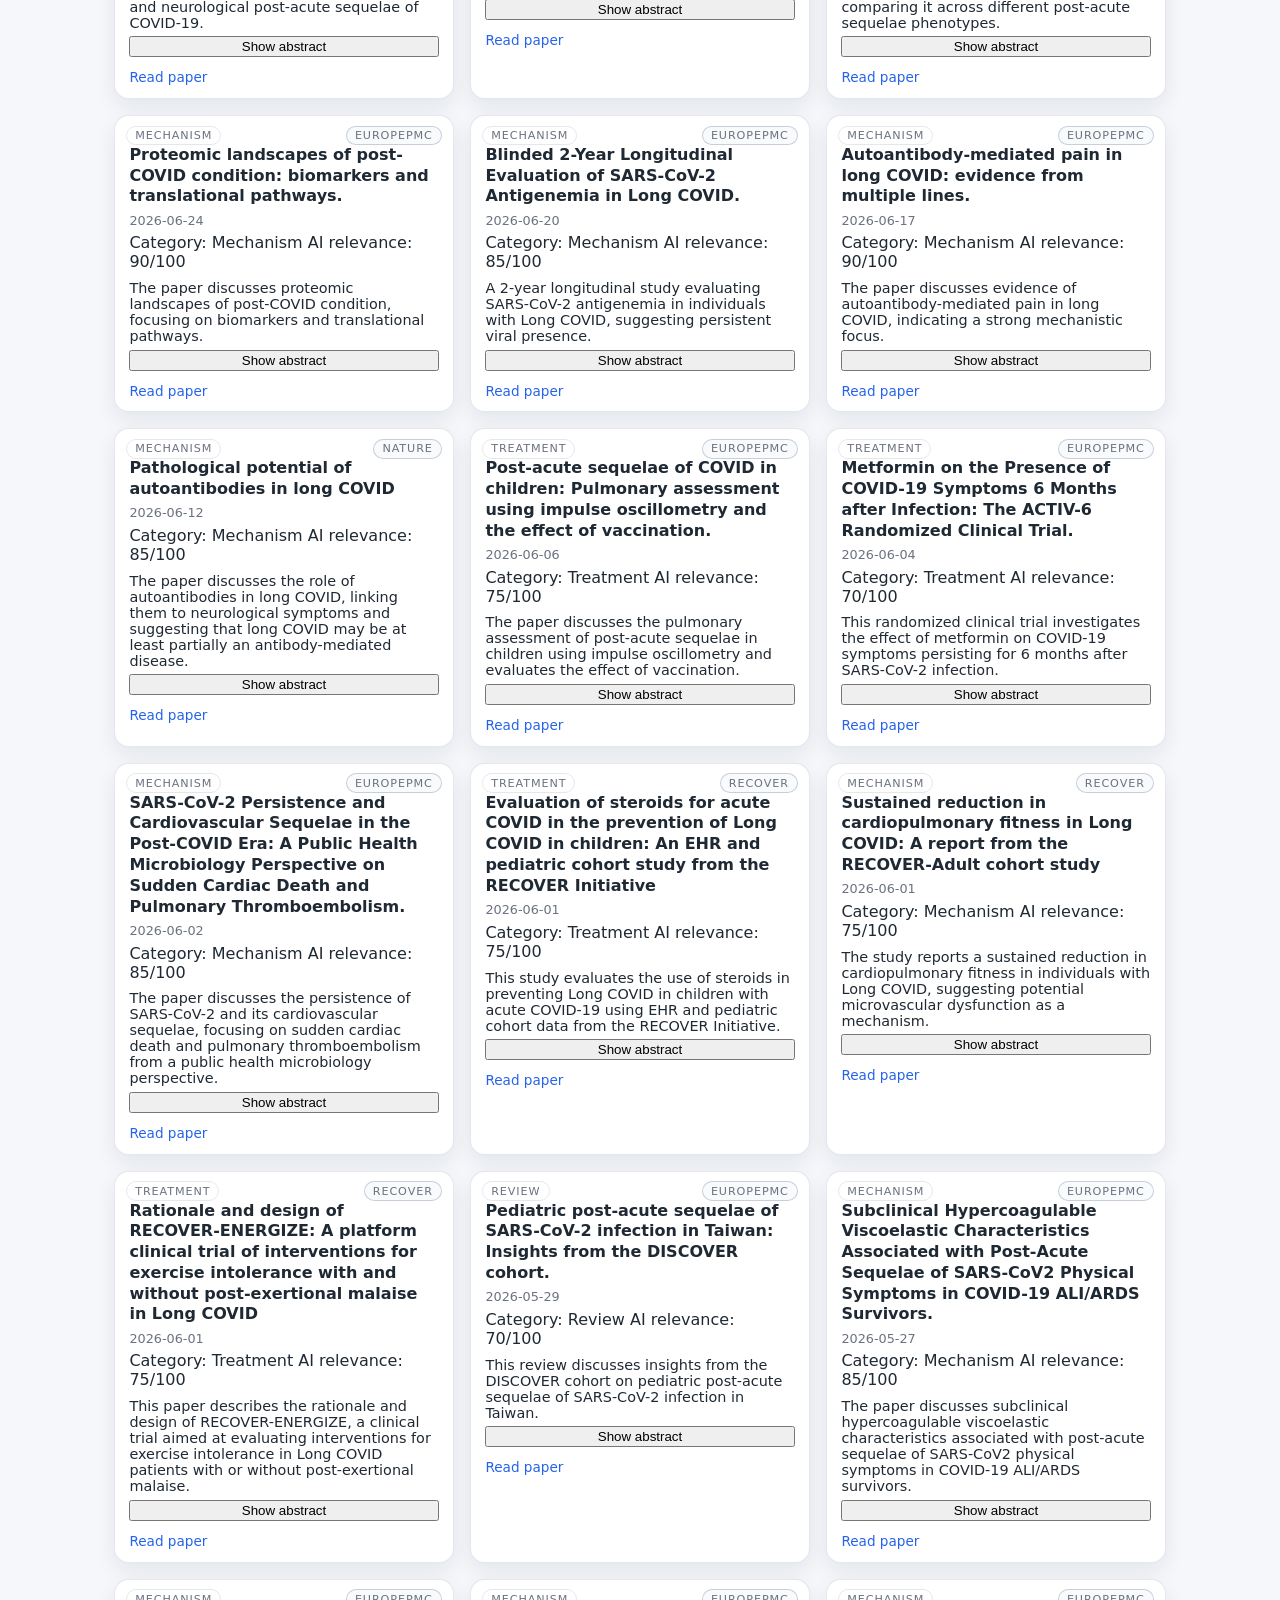
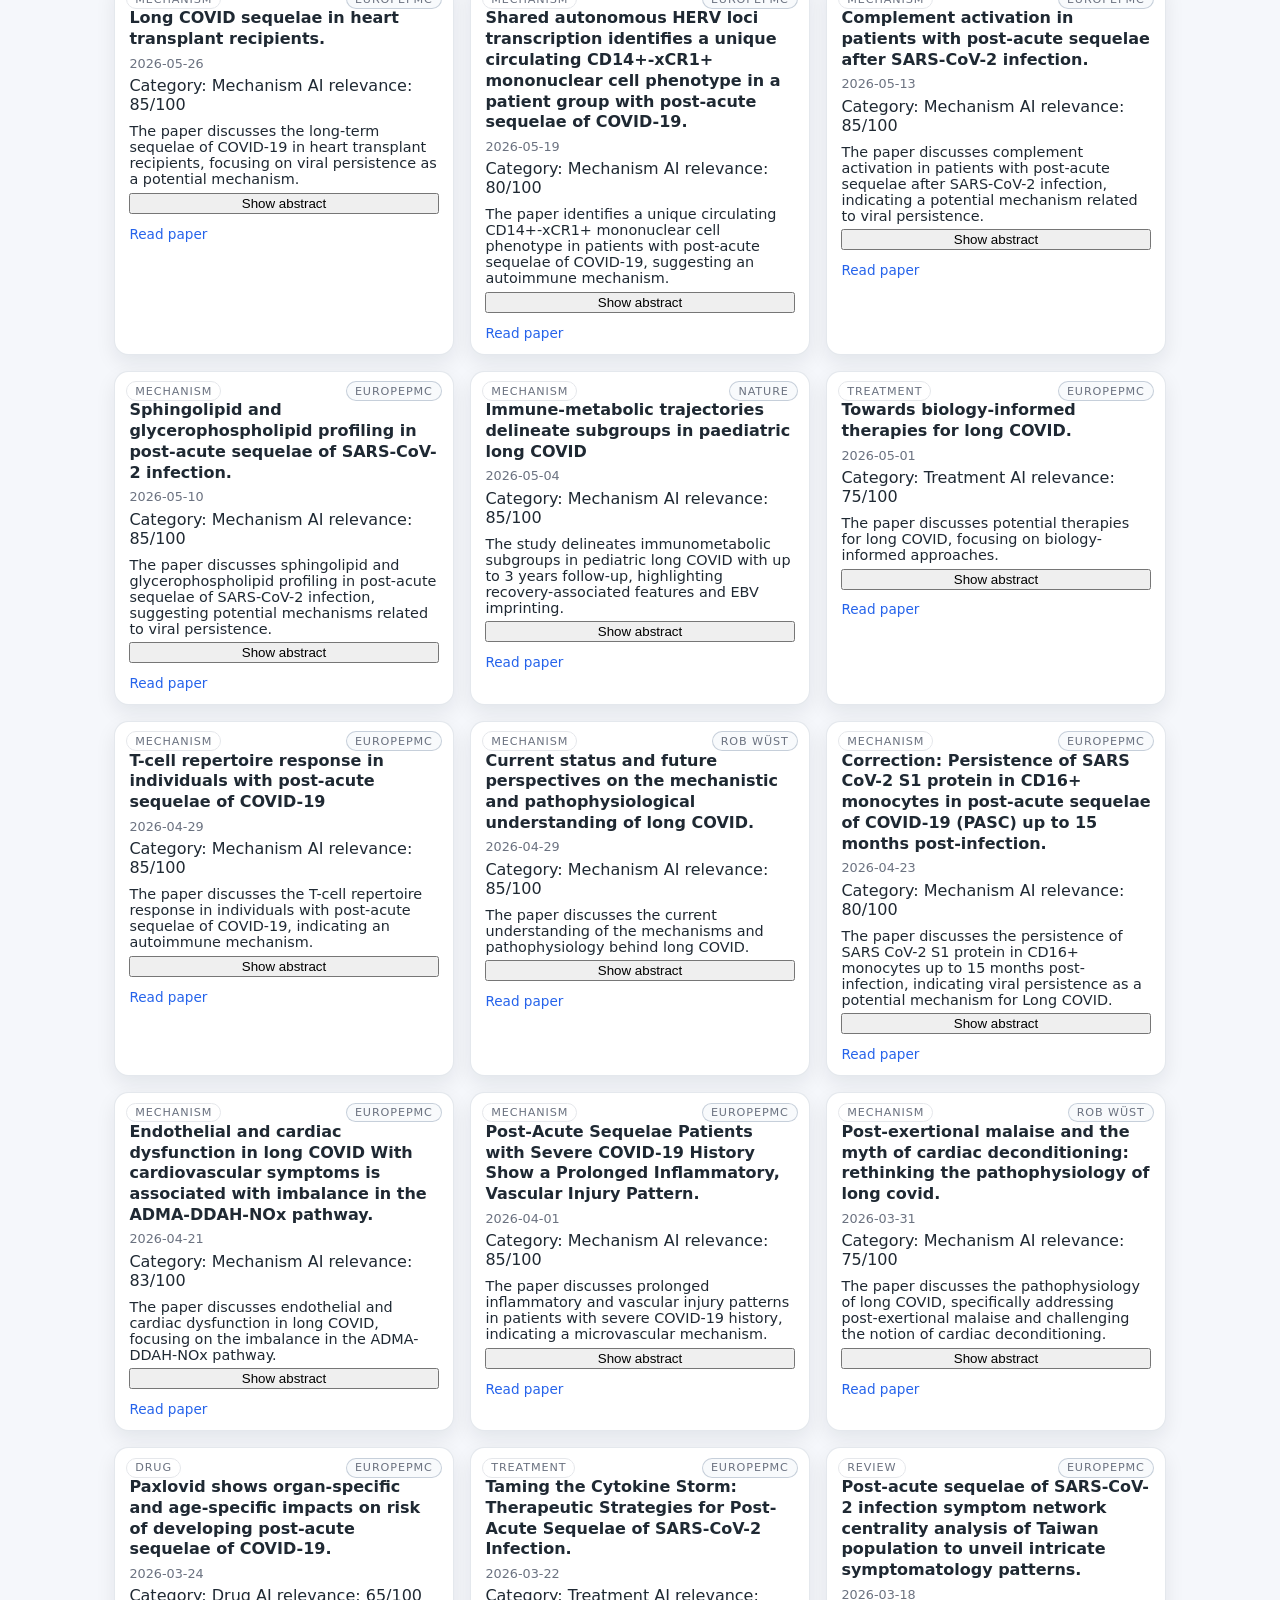
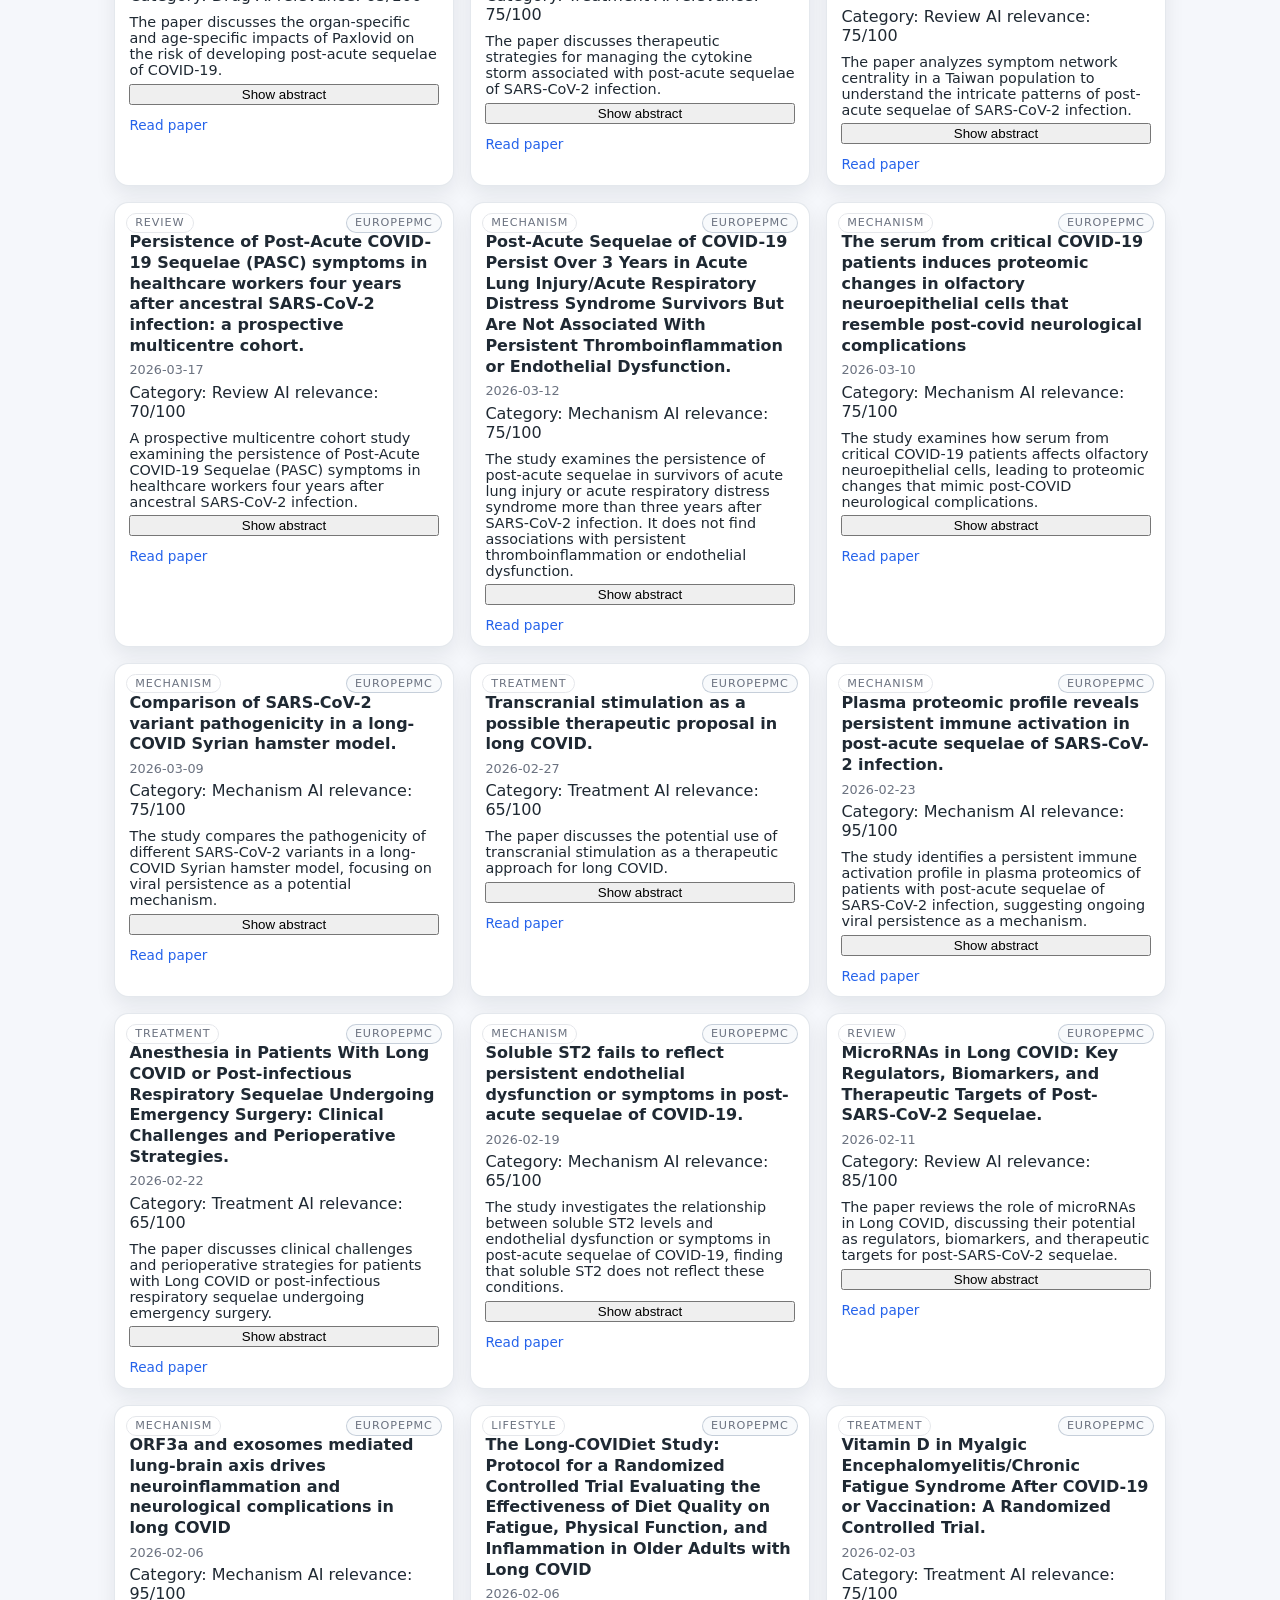
==== commit 2a68b462: "Update LC papers" ====
--- a/index.html
+++ b/index.html
@@ -29,7 +29,7 @@
     <header class="header">
     
         <div class="stats-badge">
-            📊 Updated: <span id="stat-updated">2026-11-09</span> —
+            📊 Updated: <span id="stat-updated">2026-11-16</span> —
             Total papers: <span id="stat-total-badge">278</span>
         </div>
 
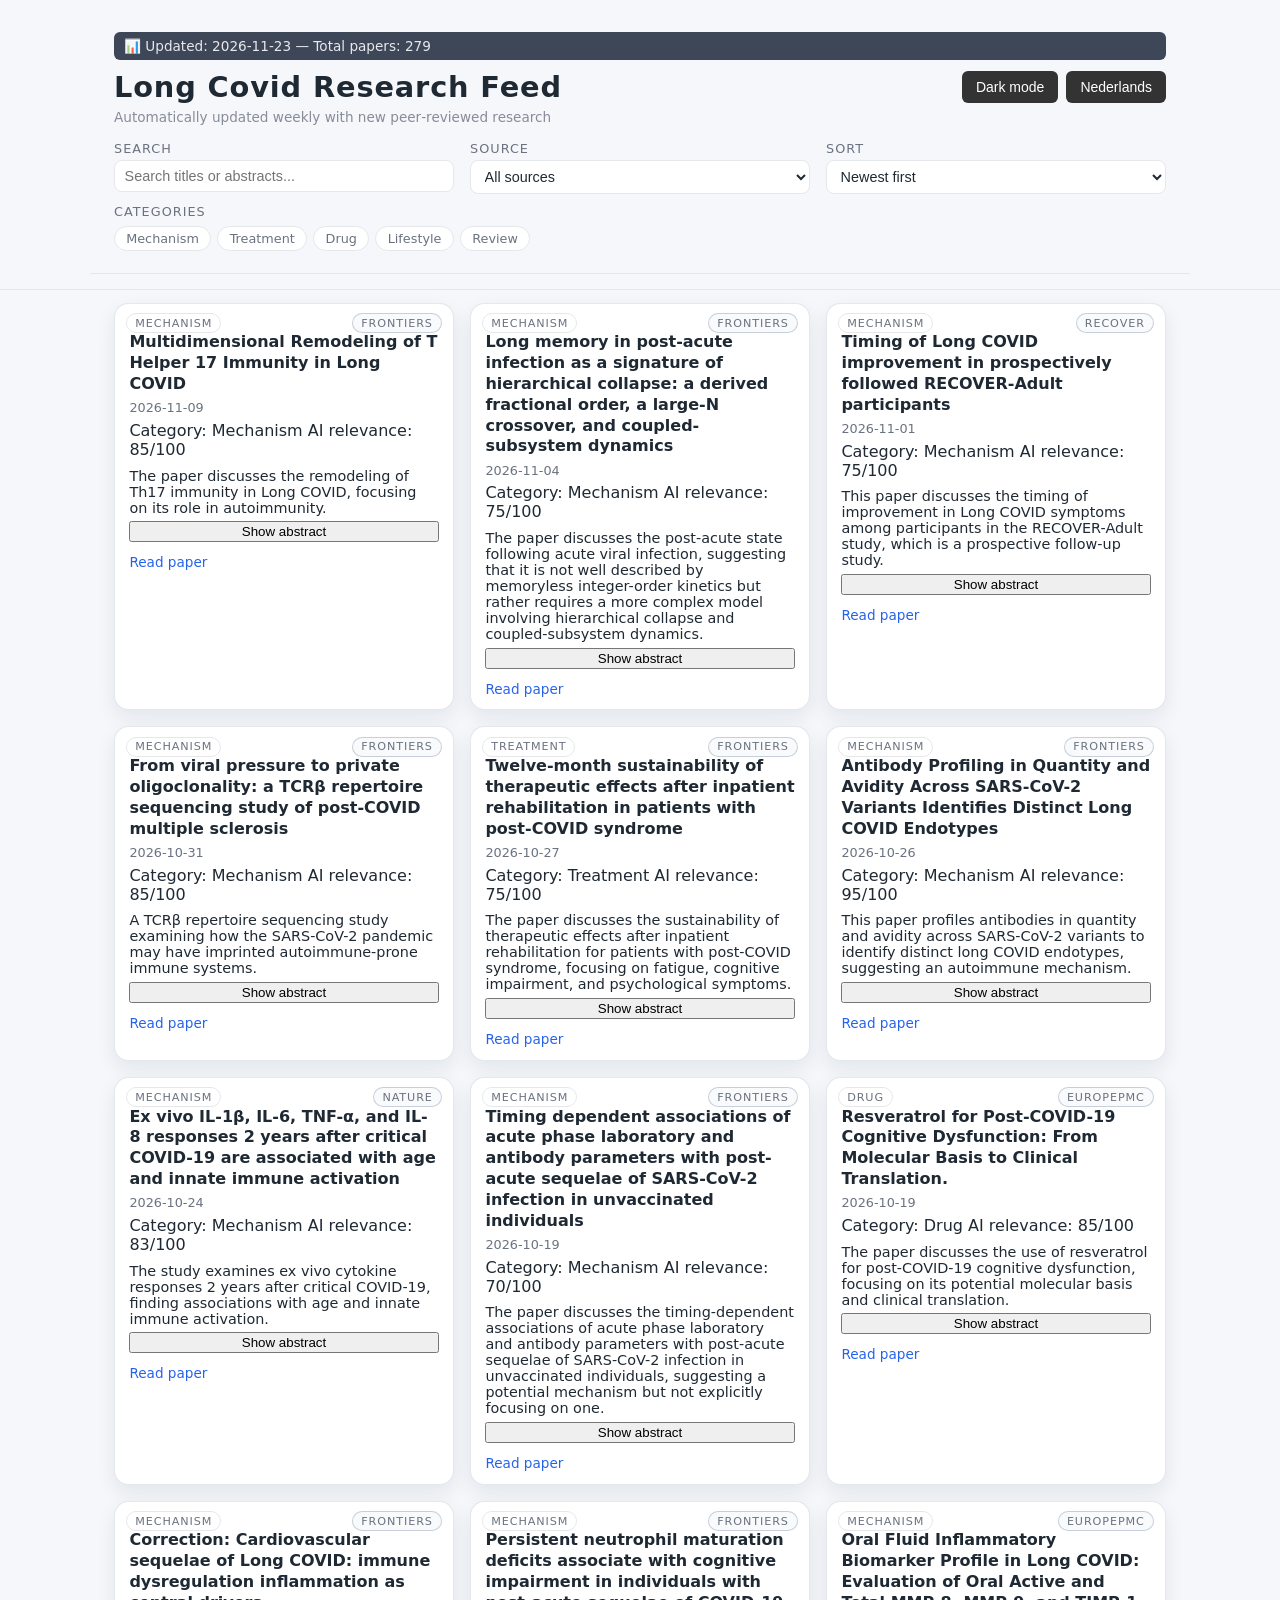
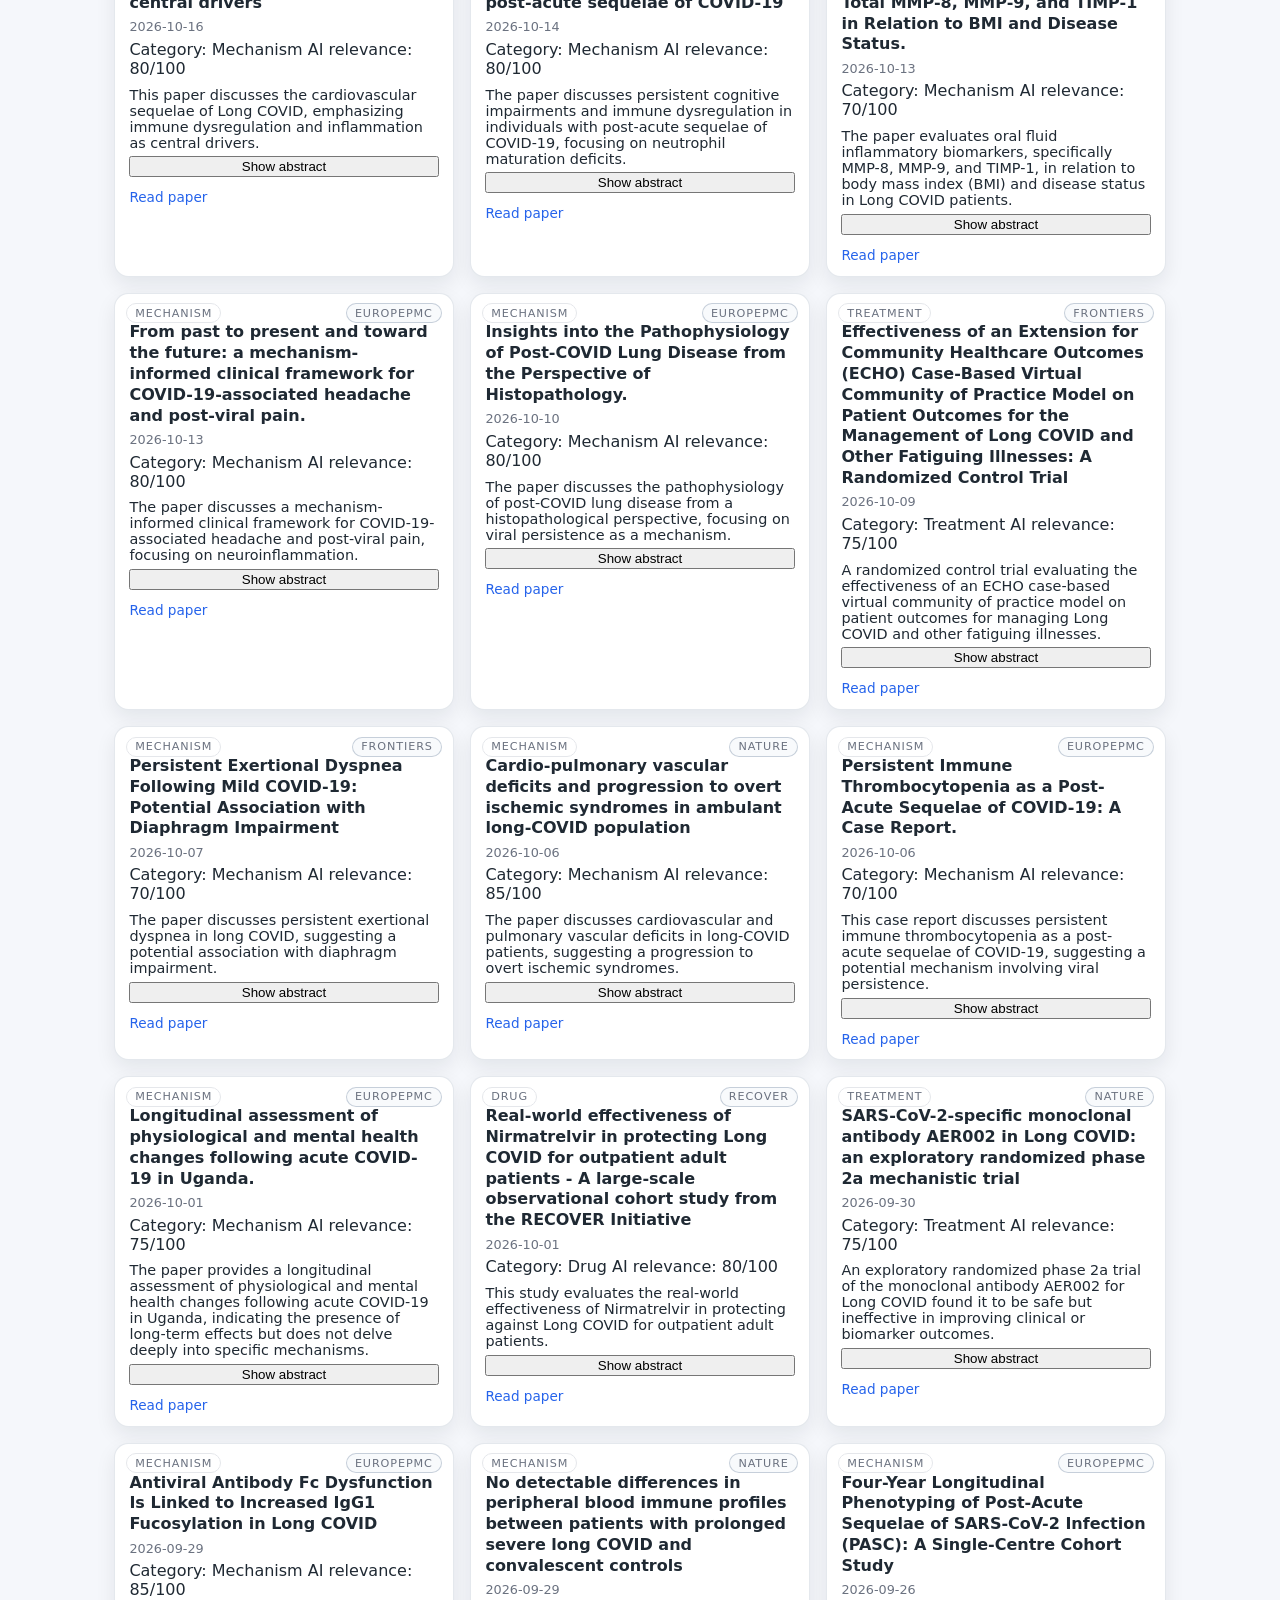
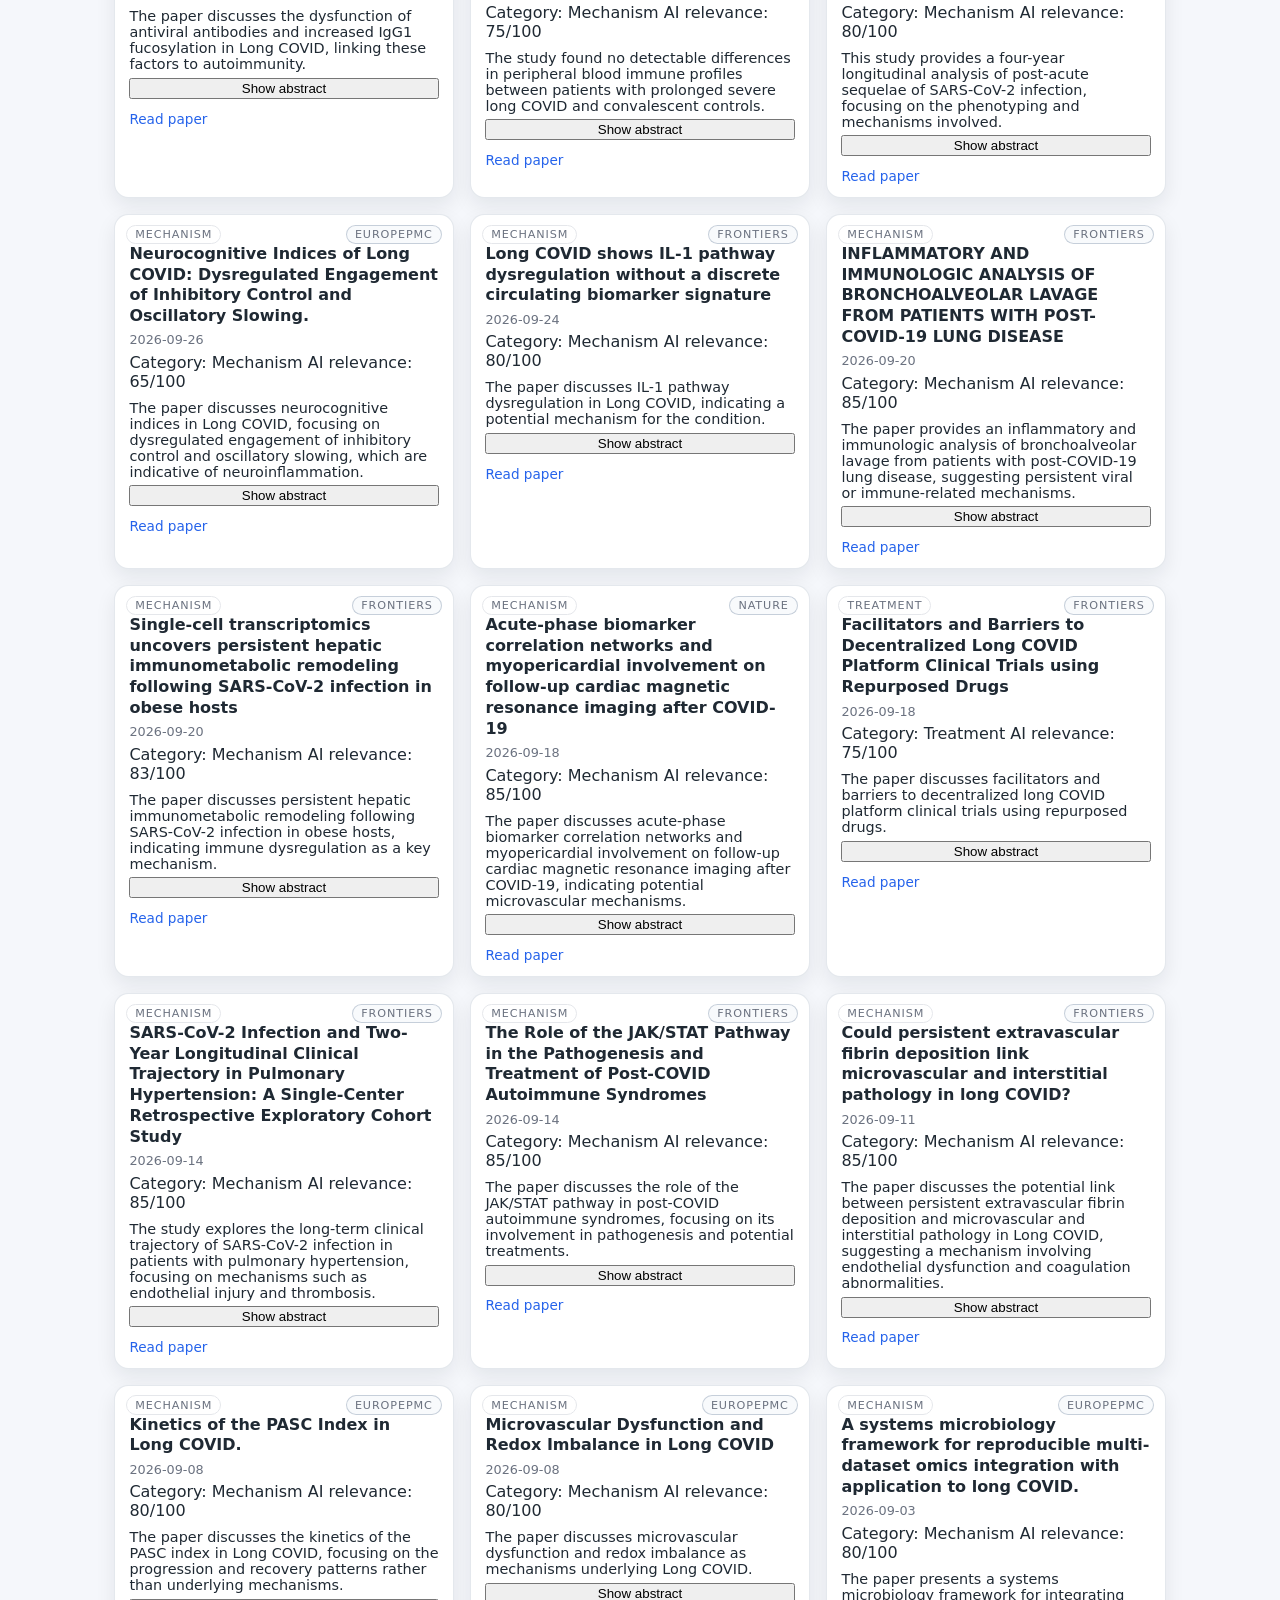
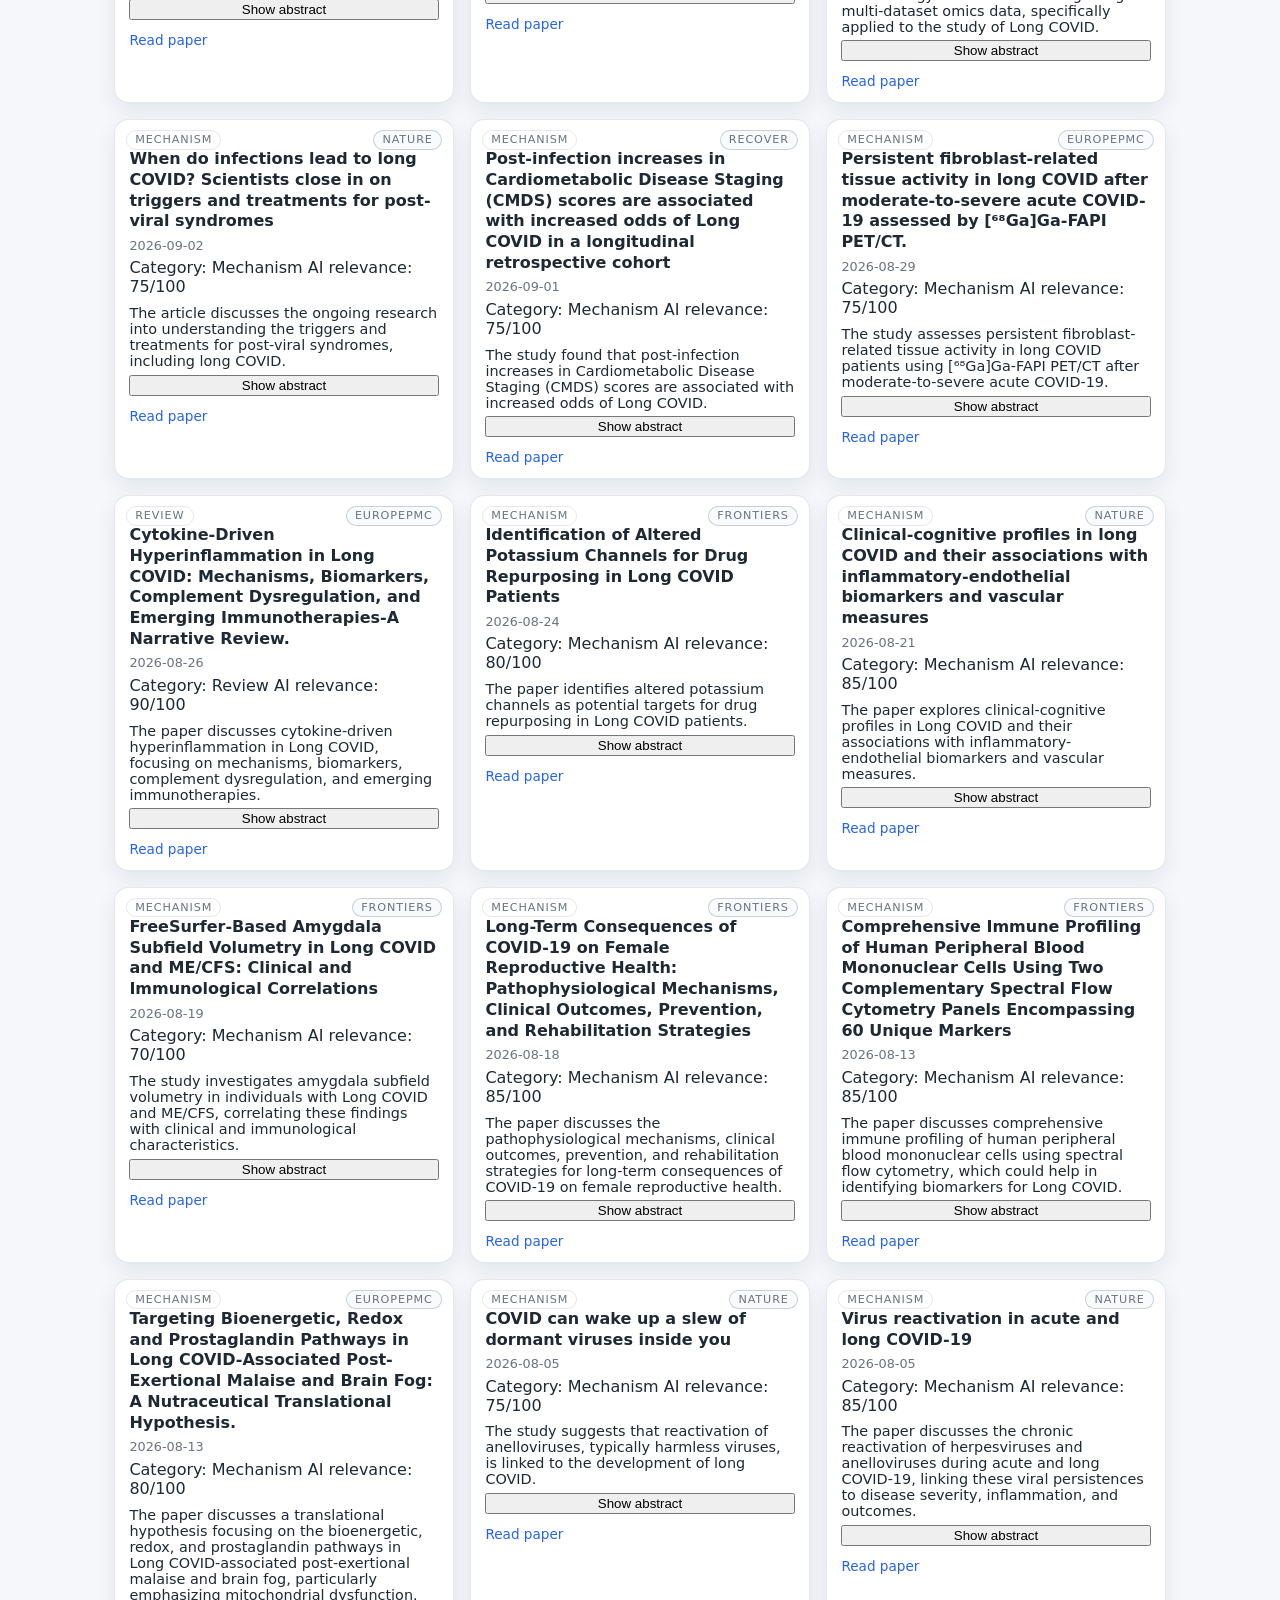
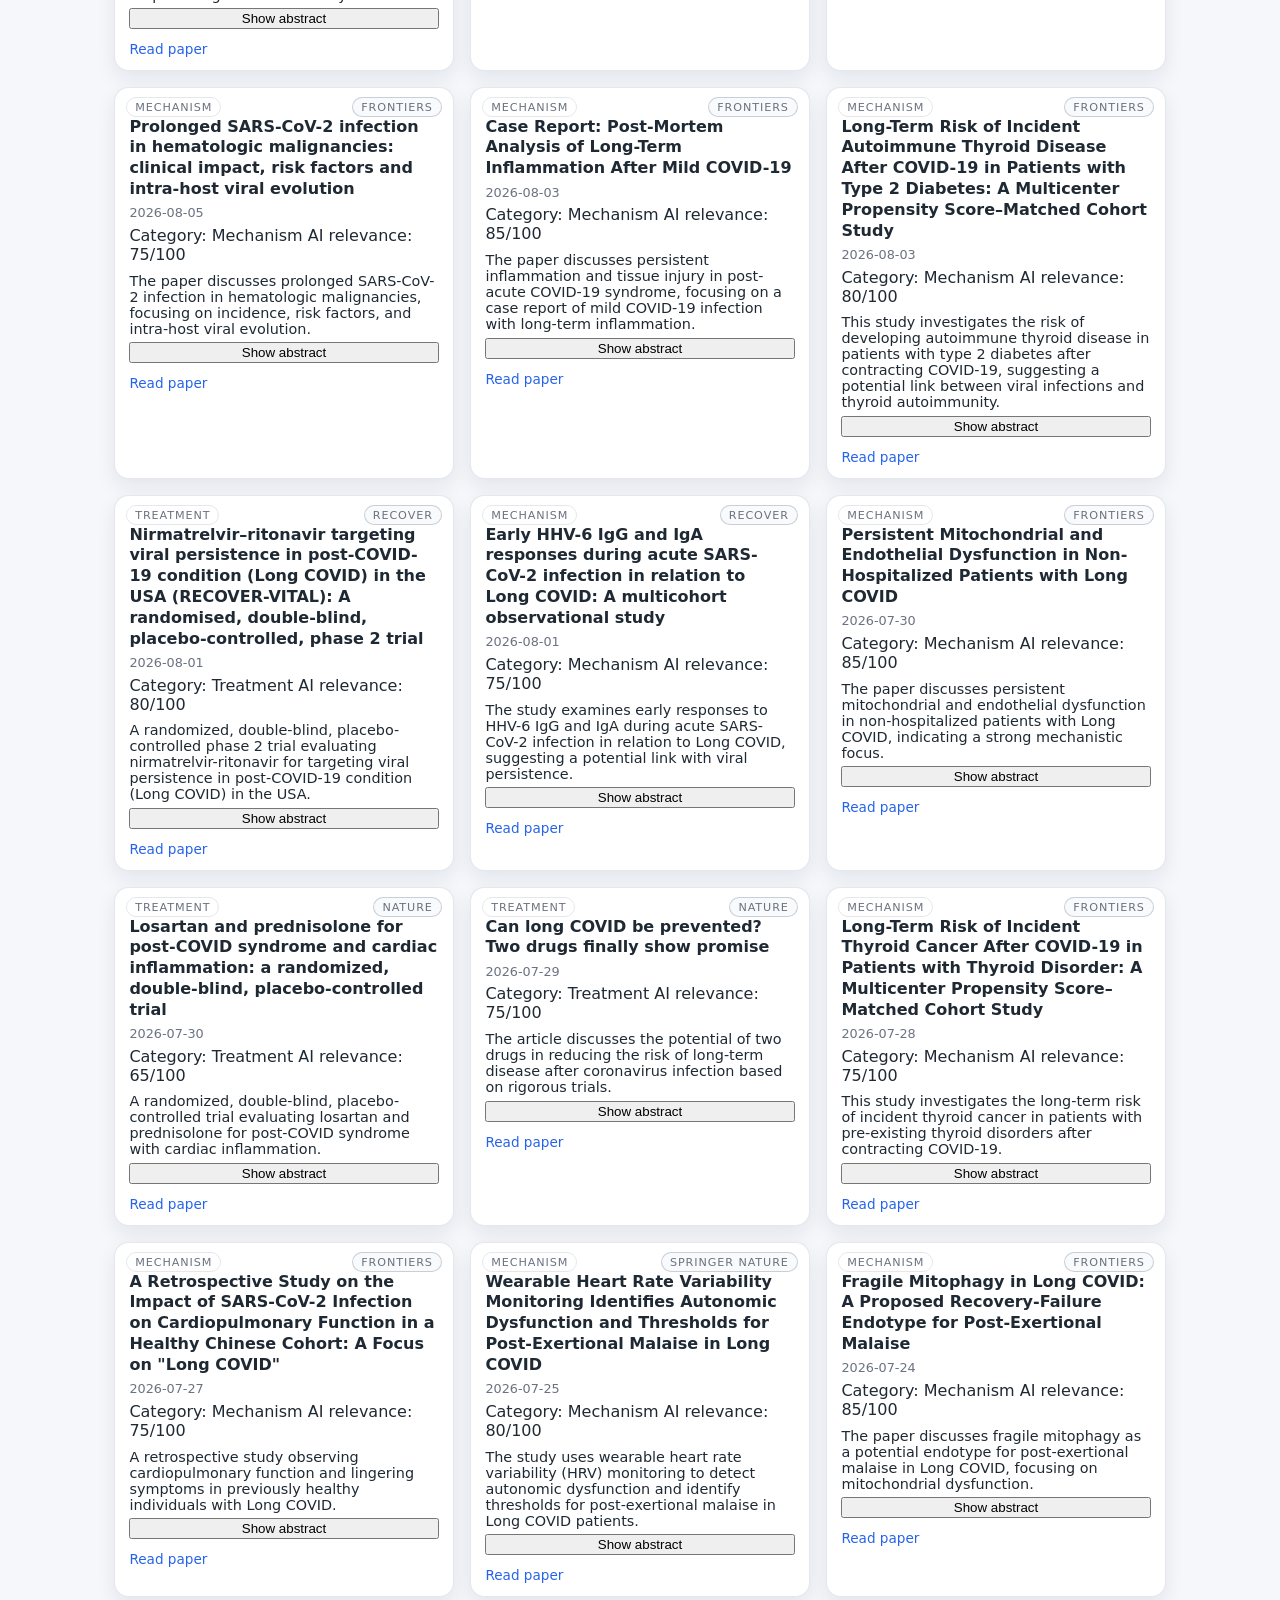
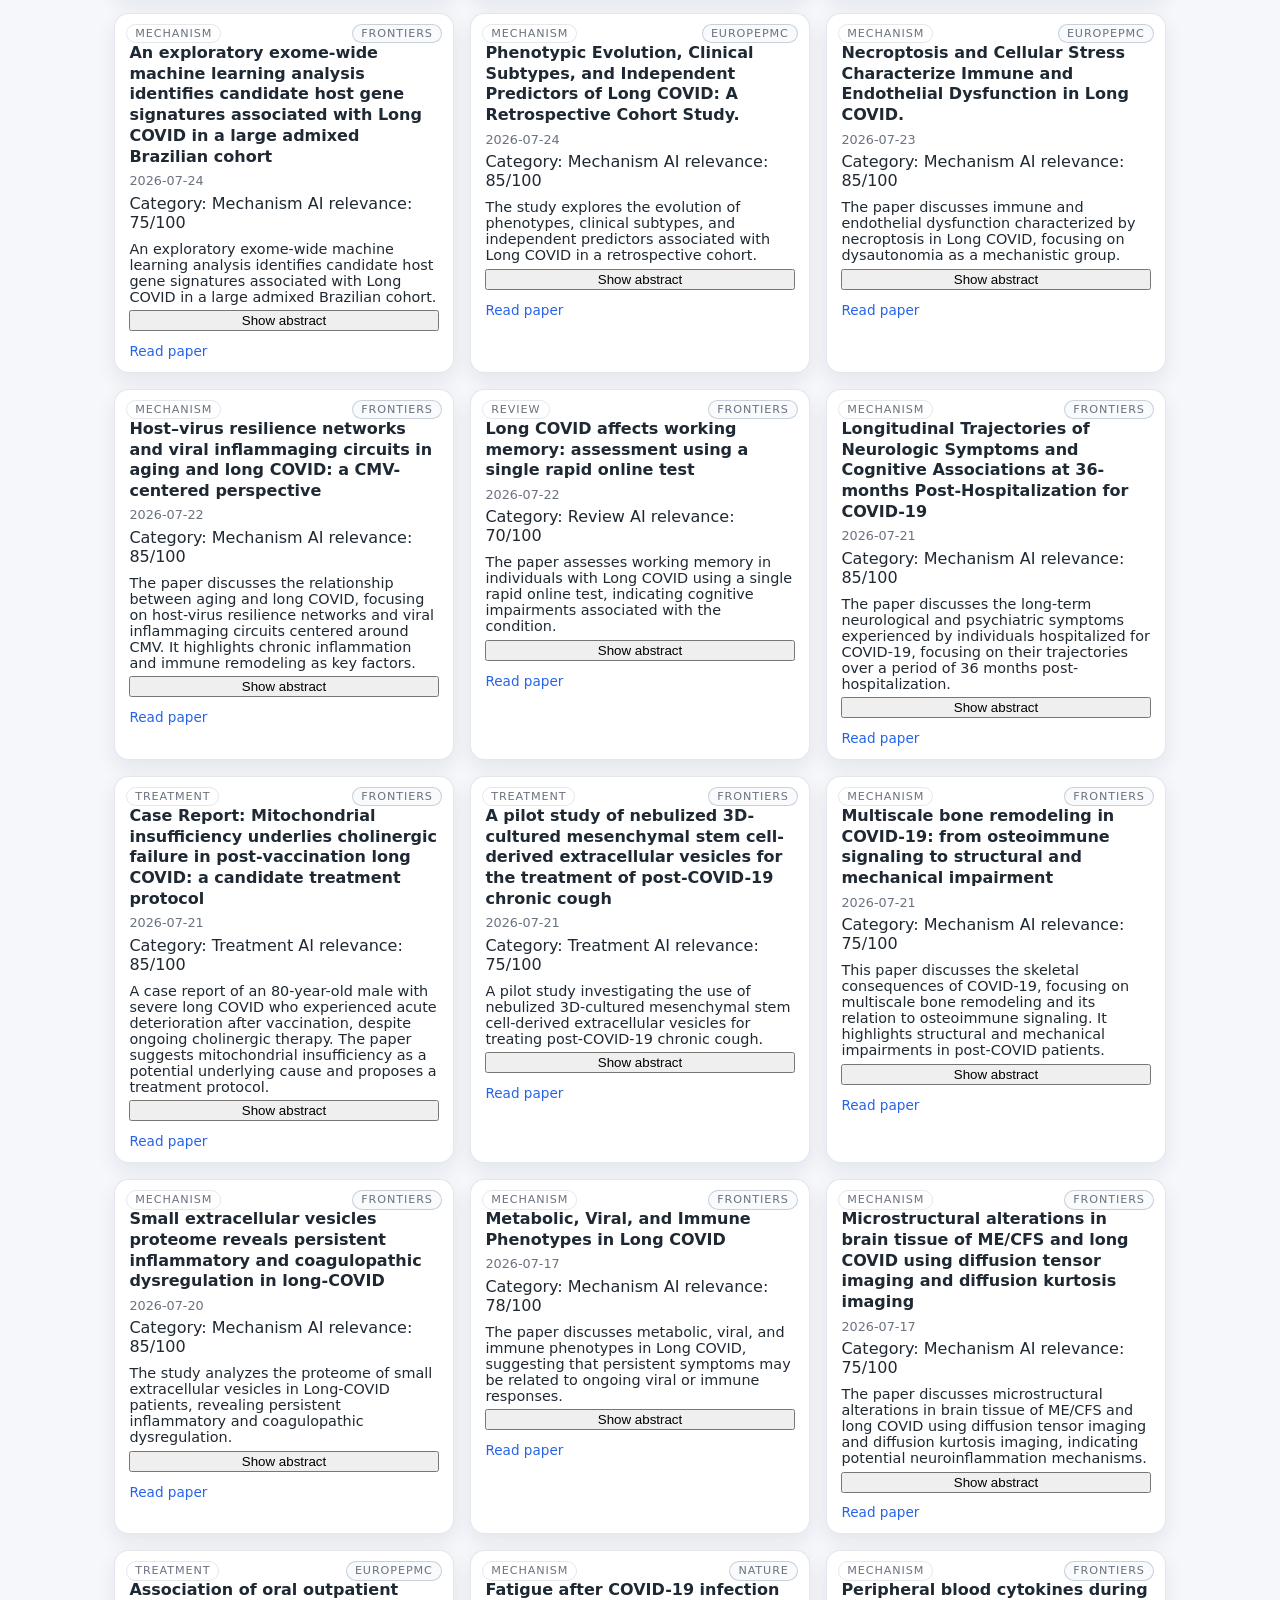
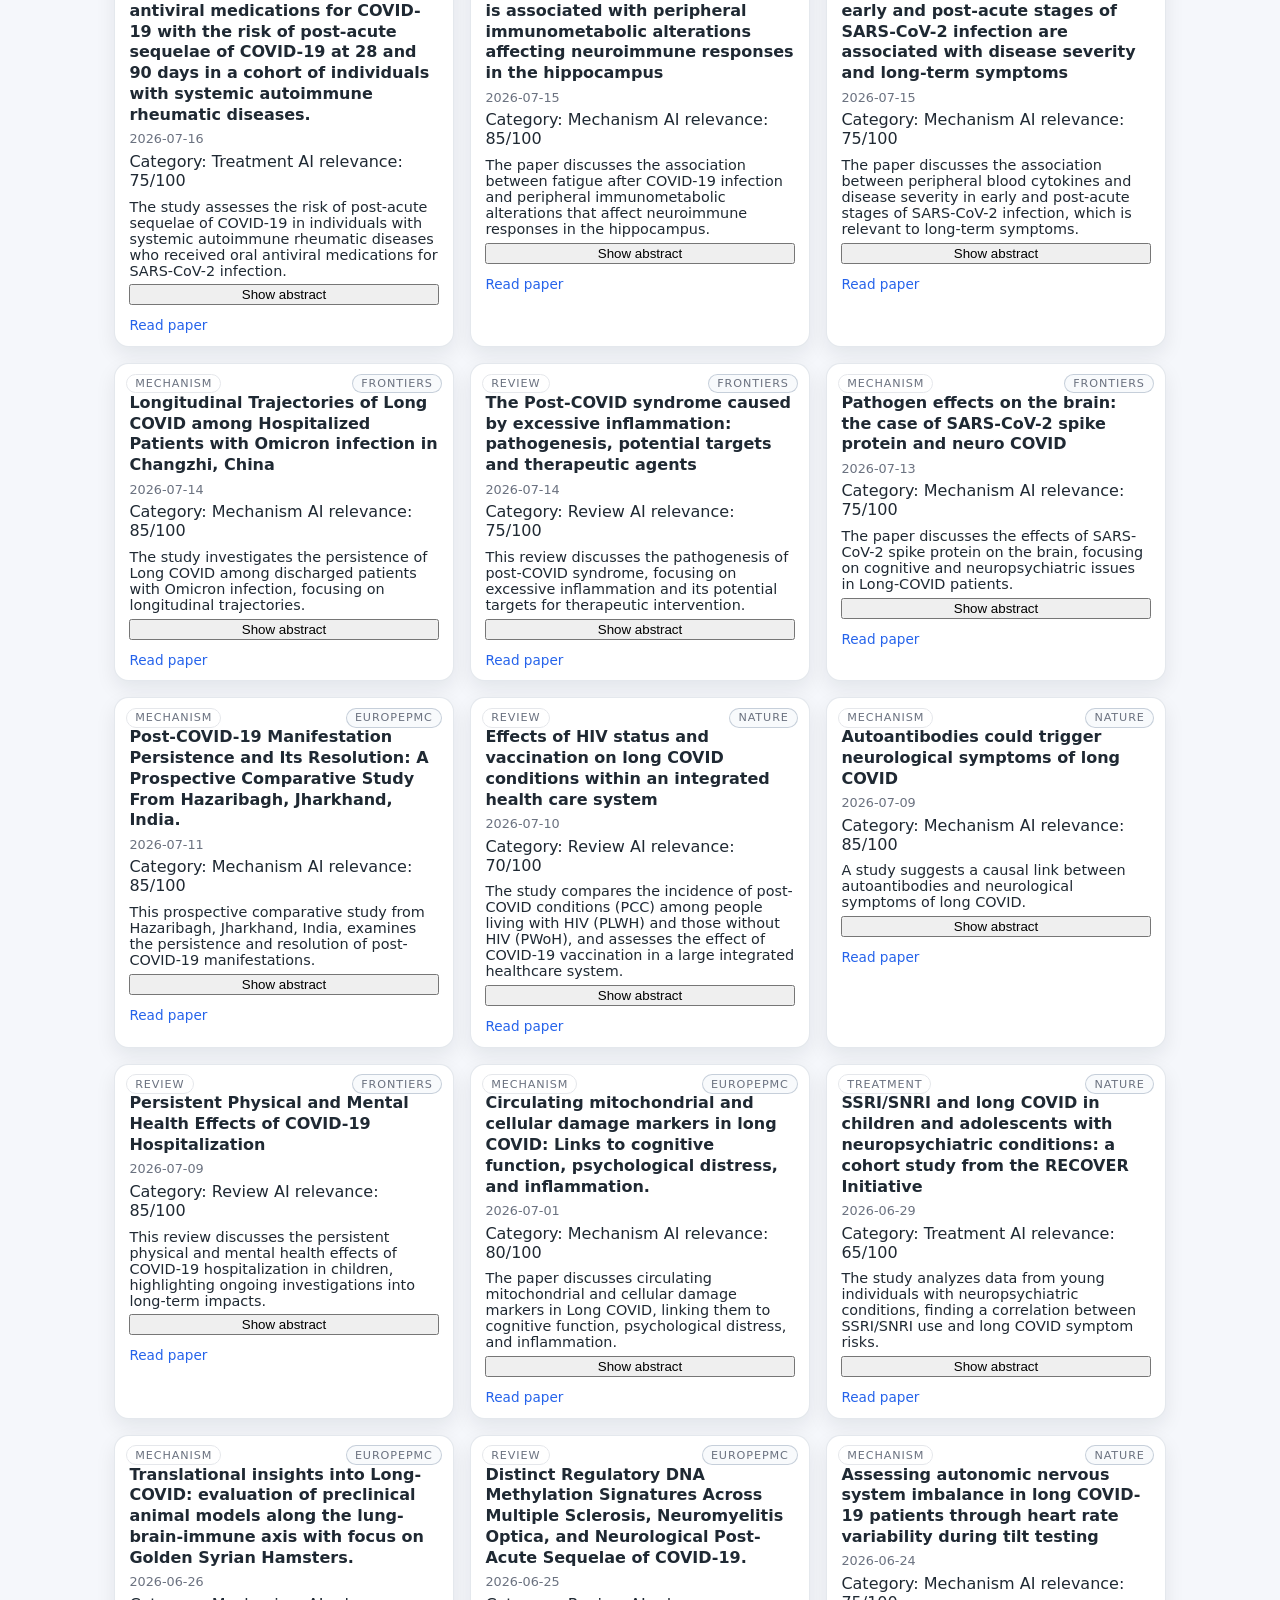
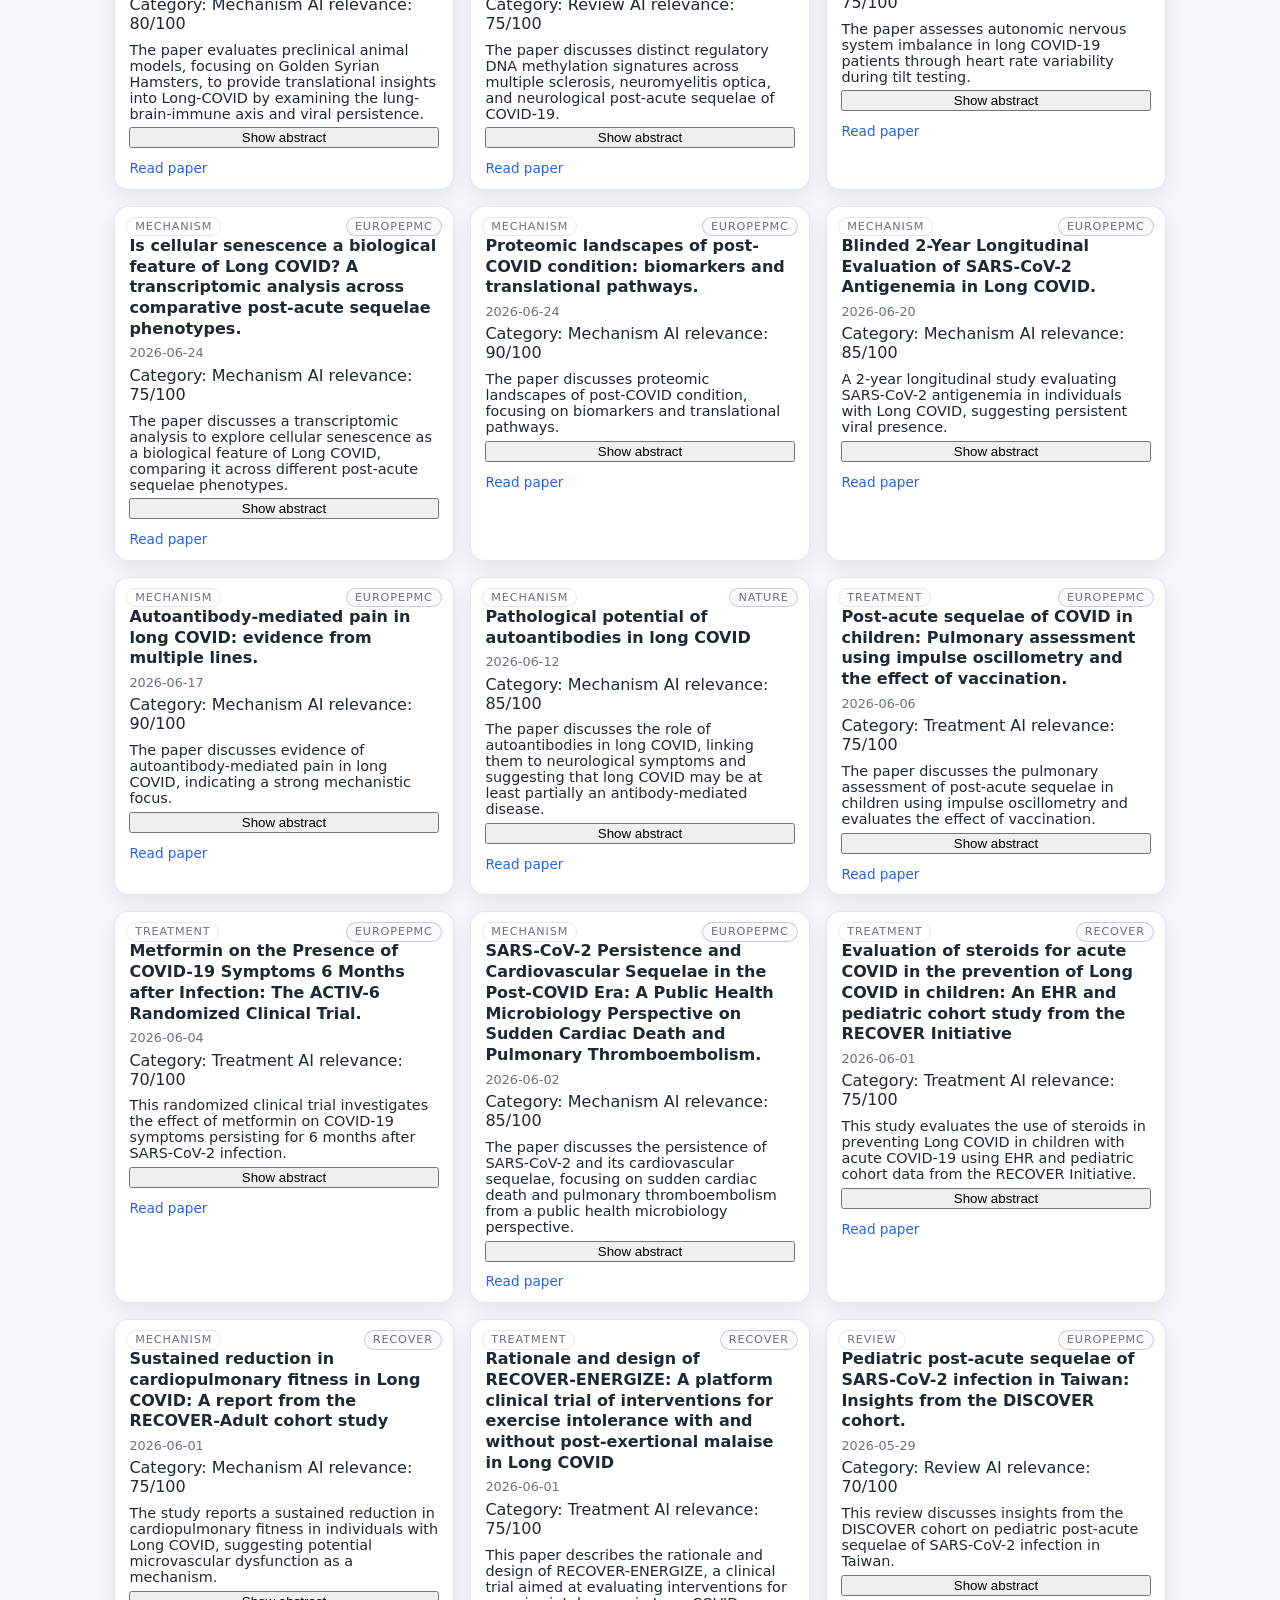
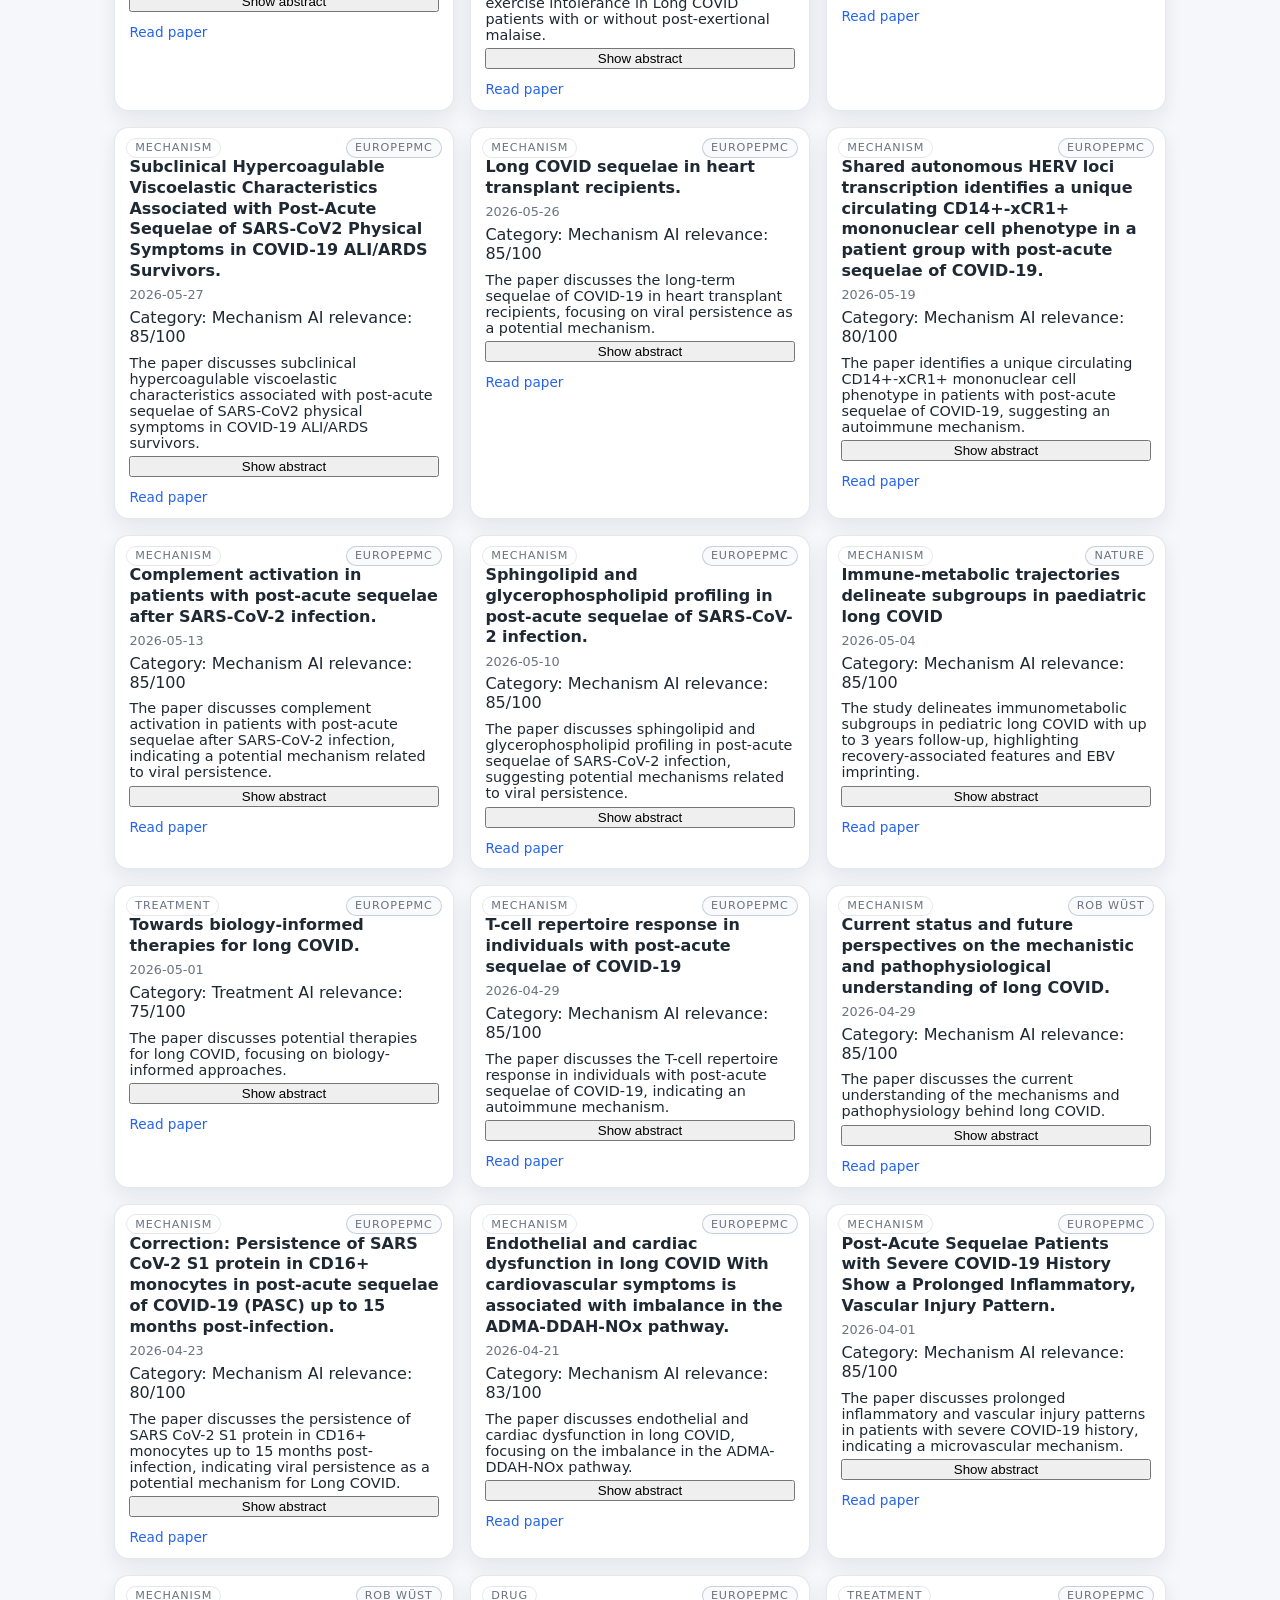
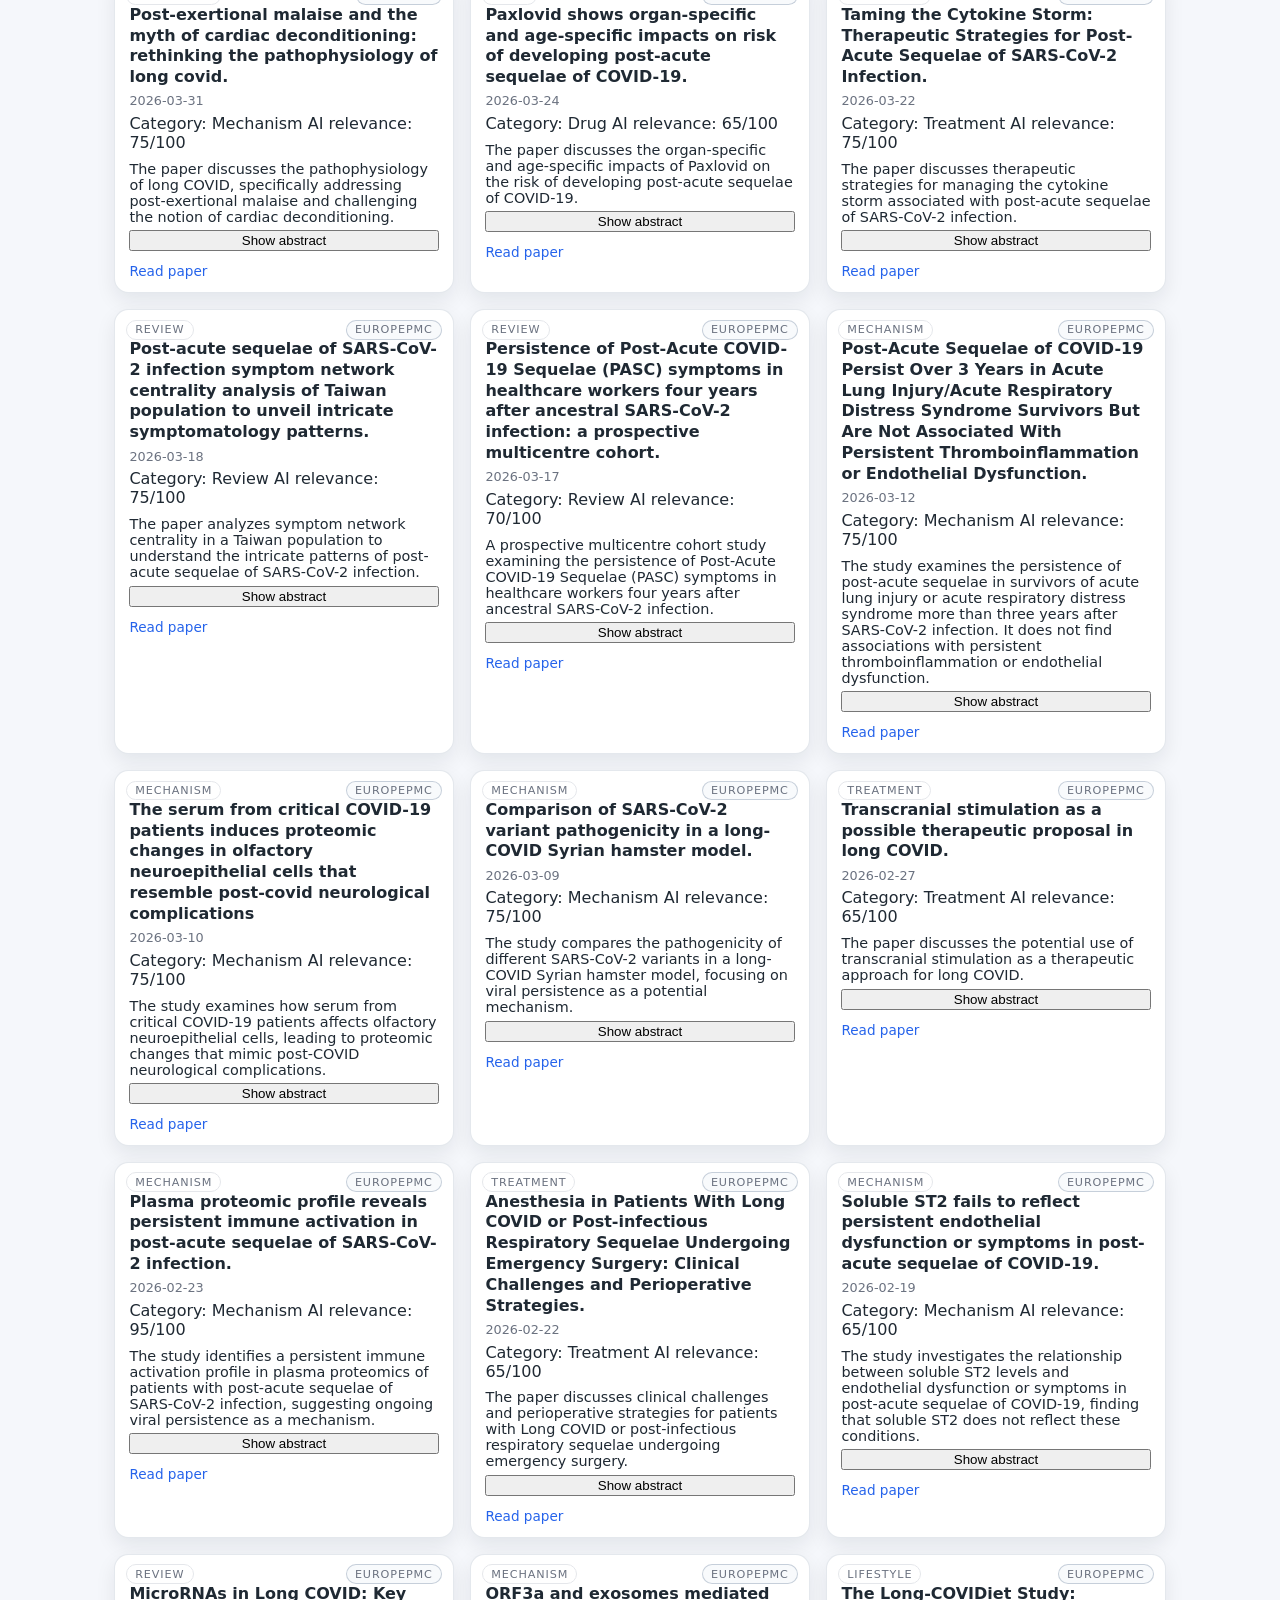
==== commit bf1939da: "Update LC papers" ====
--- a/index.html
+++ b/index.html
@@ -29,8 +29,8 @@
     <header class="header">
     
         <div class="stats-badge">
-            📊 Updated: <span id="stat-updated">2026-11-16</span> —
-            Total papers: <span id="stat-total-badge">278</span>
+            📊 Updated: <span id="stat-updated">2026-11-23</span> —
+            Total papers: <span id="stat-total-badge">279</span>
         </div>
 
         <div class="header-row">
@@ -8446,6 +8446,36 @@
     <p class="abstract hidden" data-full="The paper discusses neurocognitive indices in Long COVID, focusing on dysregulated engagement of inhibitory control and oscillatory slowing, which are indicative of neuroinflammation.">The paper discusses neurocognitive indices in Long COVID, focusing on dysregulated engagement of inhibitory control and oscillatory slowing, which are indicative of neuroinflammation.</p>
 
     <a href="https://europepmc.org/article/PMC/PMC13708481" target="_blank">Read paper</a>
+</div>
+
+<div class="paper-card" data-source="frontiers" data-category="mechanism" data-mech="autoimmunity">
+    <span class="source-badge source-frontiers">Frontiers</span>
+    <span class="subject-badge">Mechanism</span>
+
+    <h2>Multidimensional Remodeling of T Helper 17 Immunity in Long COVID</h2>
+    <div class="date">2026-11-09</div>
+
+    <div class="ai-meta">
+        <span class="ai-category">Category: Mechanism</span>
+        <span class="ai-score">AI relevance: 85/100</span>
+    </div>
+
+    <p class="ai-summary">The paper discusses the remodeling of Th17 immunity in Long COVID, focusing on its role in autoimmunity.</p>
+
+    <button class="toggle-abstract"
+        onclick="
+            const abs = this.parentElement.querySelector('.abstract');
+            abs.classList.toggle('hidden');
+            this.textContent = abs.classList.contains('hidden')
+                ? 'Show abstract'
+                : 'Hide abstract';
+        ">
+        Show abstract
+    </button>
+
+    <p class="abstract hidden" data-full="T helper 17 (Th17) cells are an important subset of CD4+ T cells that primarily produce cytokines such as IL-17A, IL-17F, and IL-22 and participate in mucosa...">T helper 17 (Th17) cells are an important subset of CD4+ T cells that primarily produce cytokines such as IL-17A, IL-17F, and IL-22 and participate in mucosa...</p>
+
+    <a href="https://www.frontiersin.org/journals/immunology/articles/10.3389/fimmu.2026.1964966/full" target="_blank">Read paper</a>
 </div>
 <!-- SCRAPER_INJECT_END -->
 
